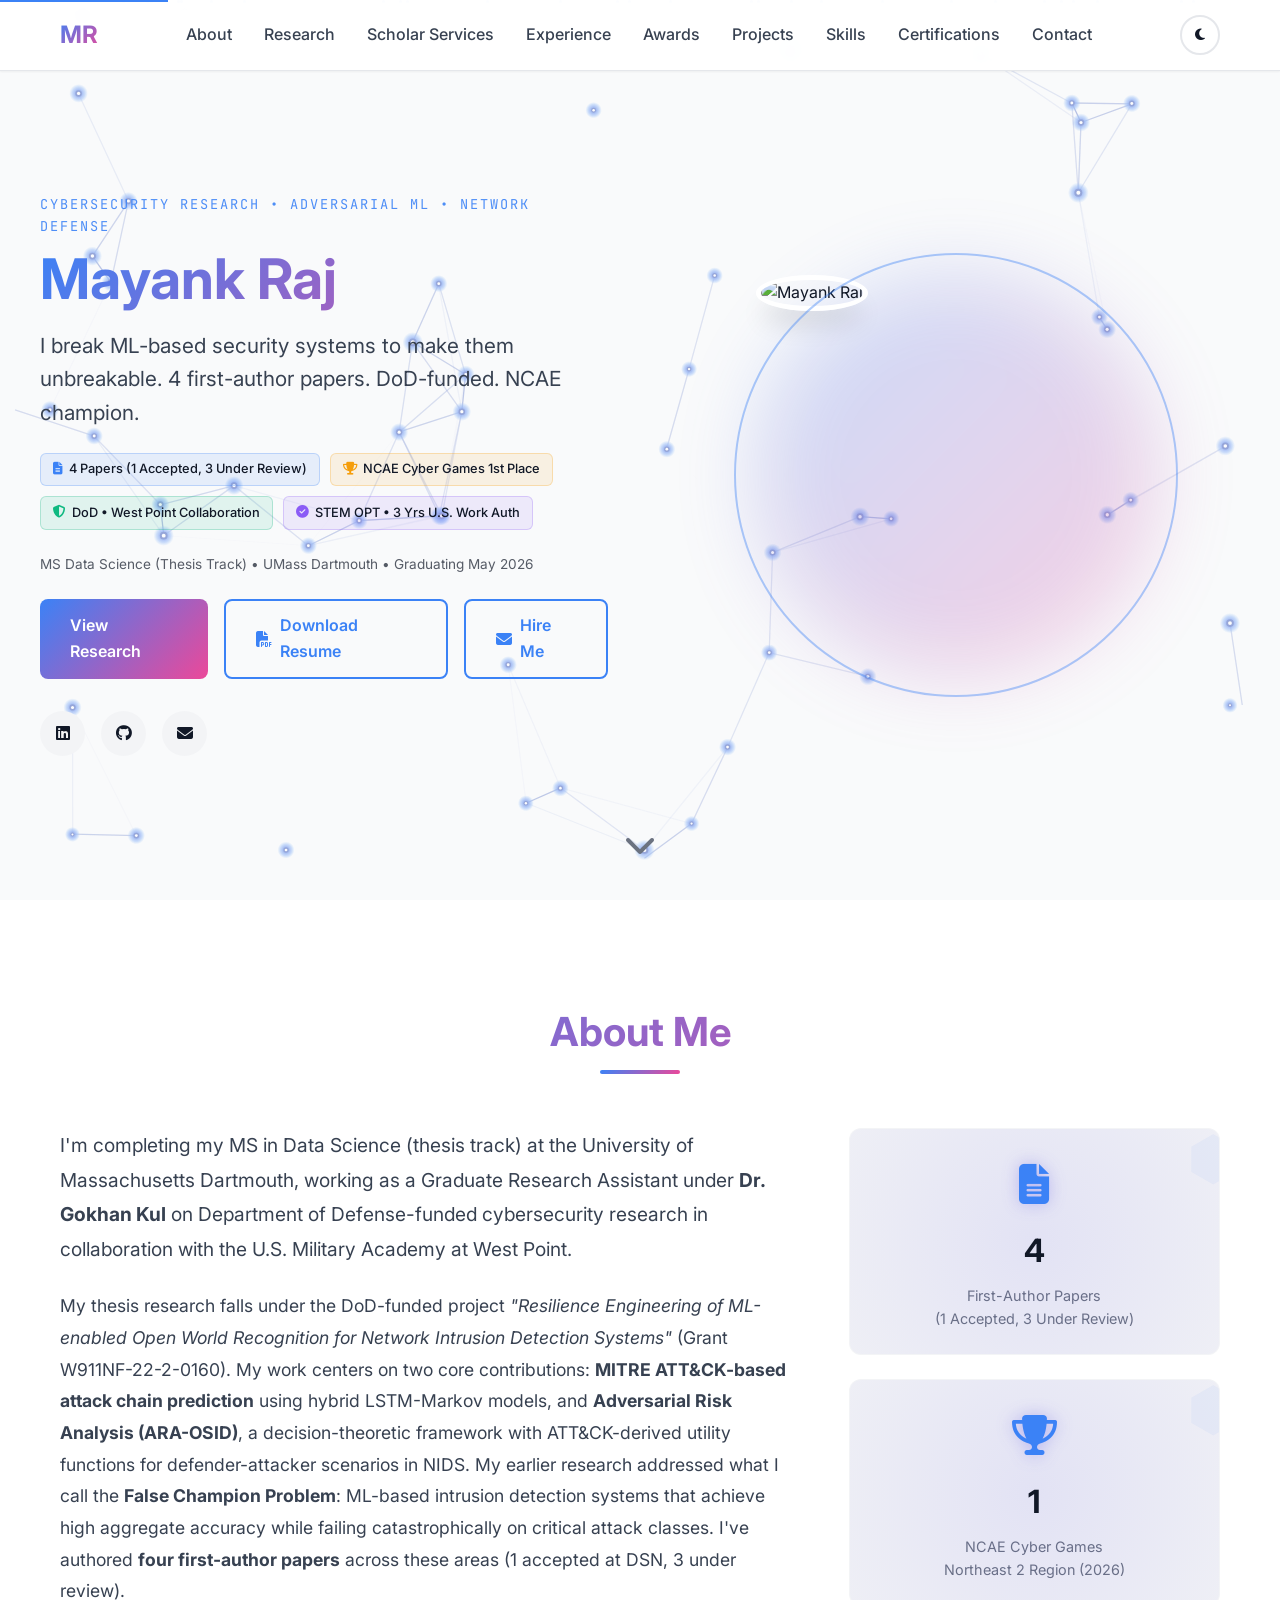
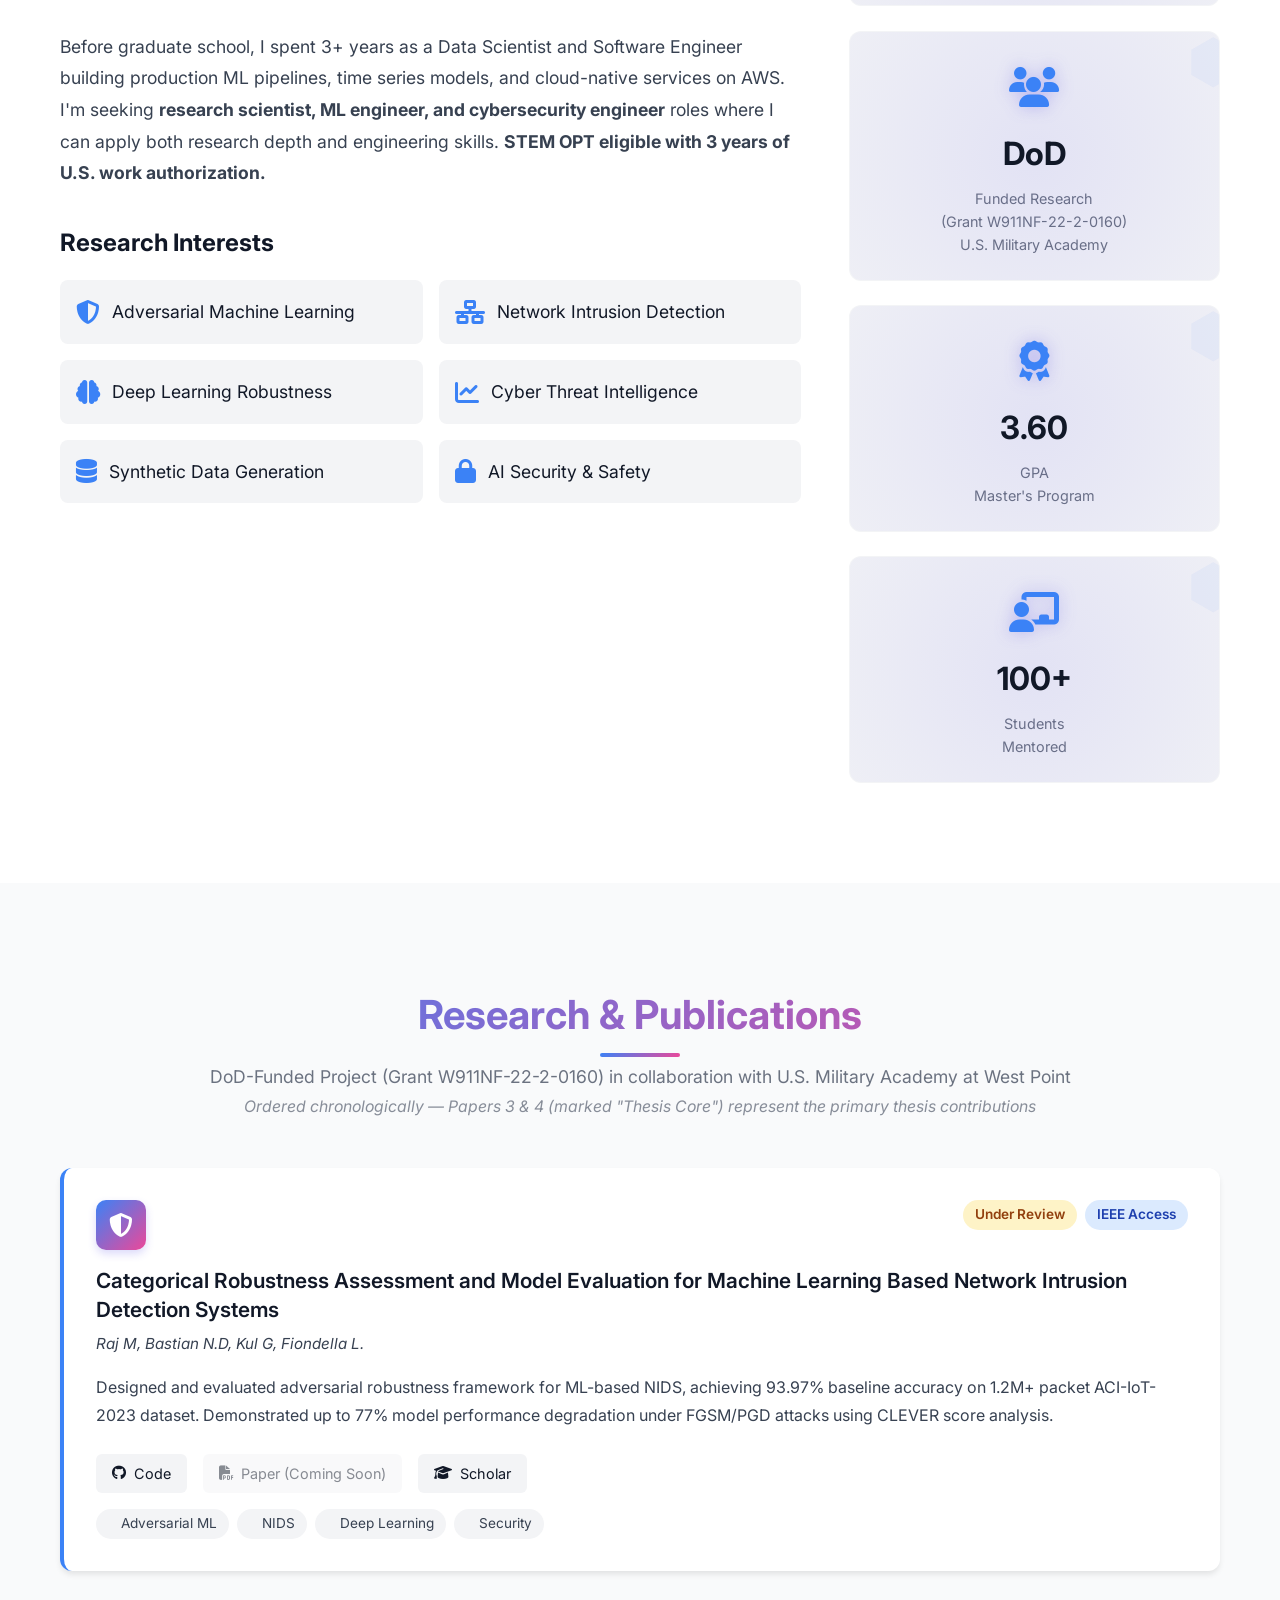
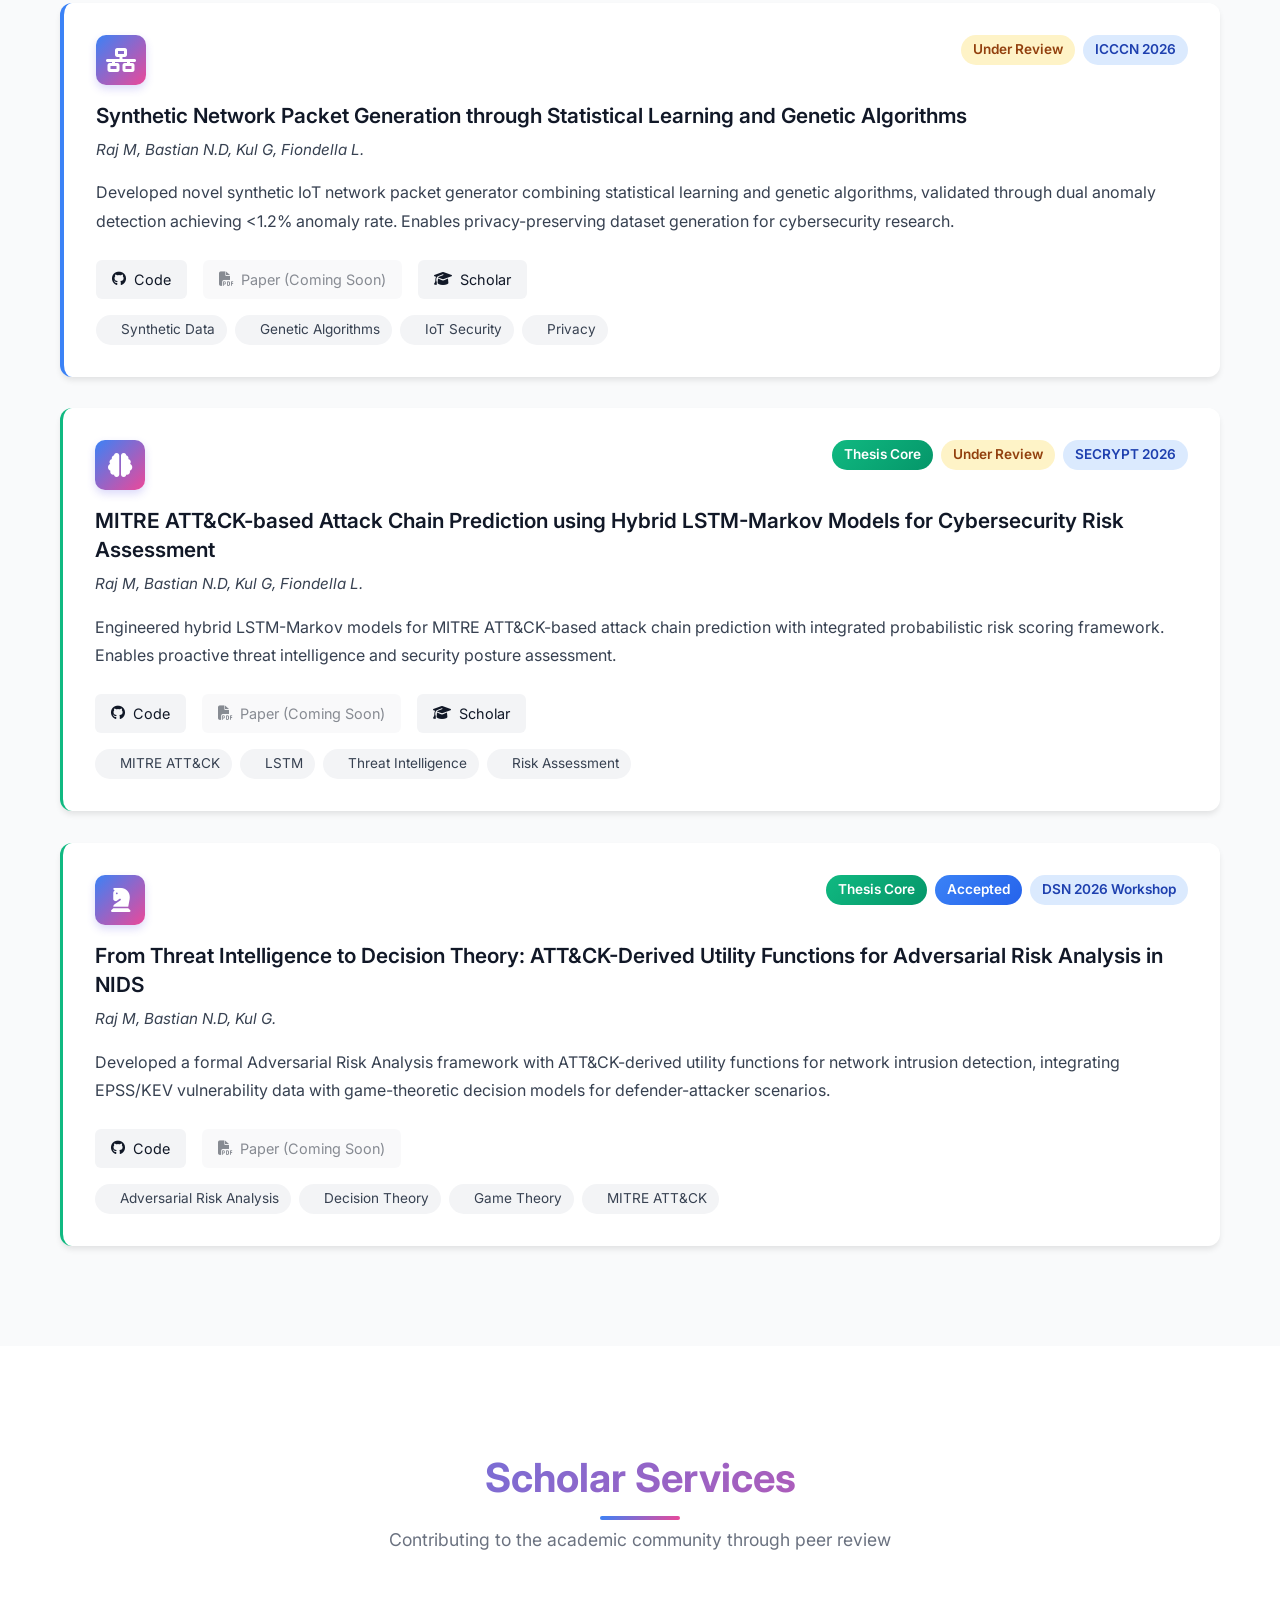
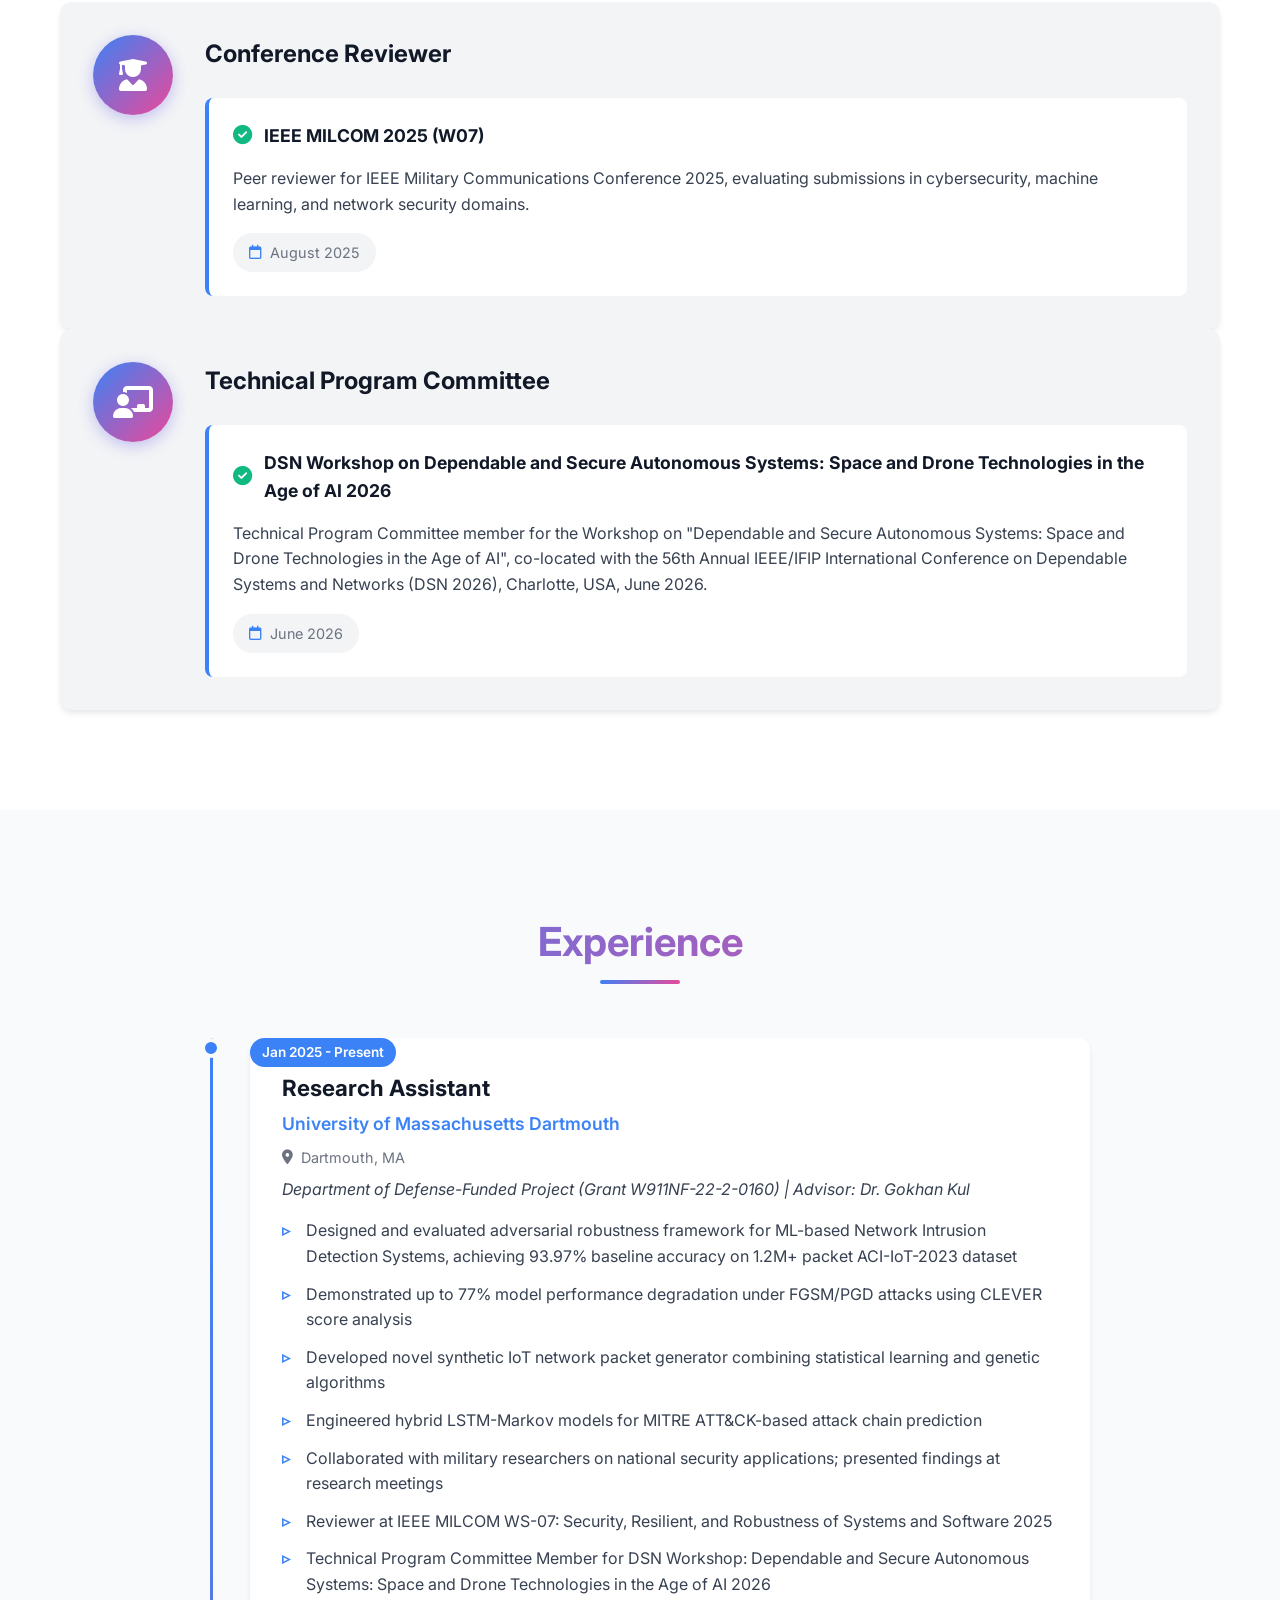
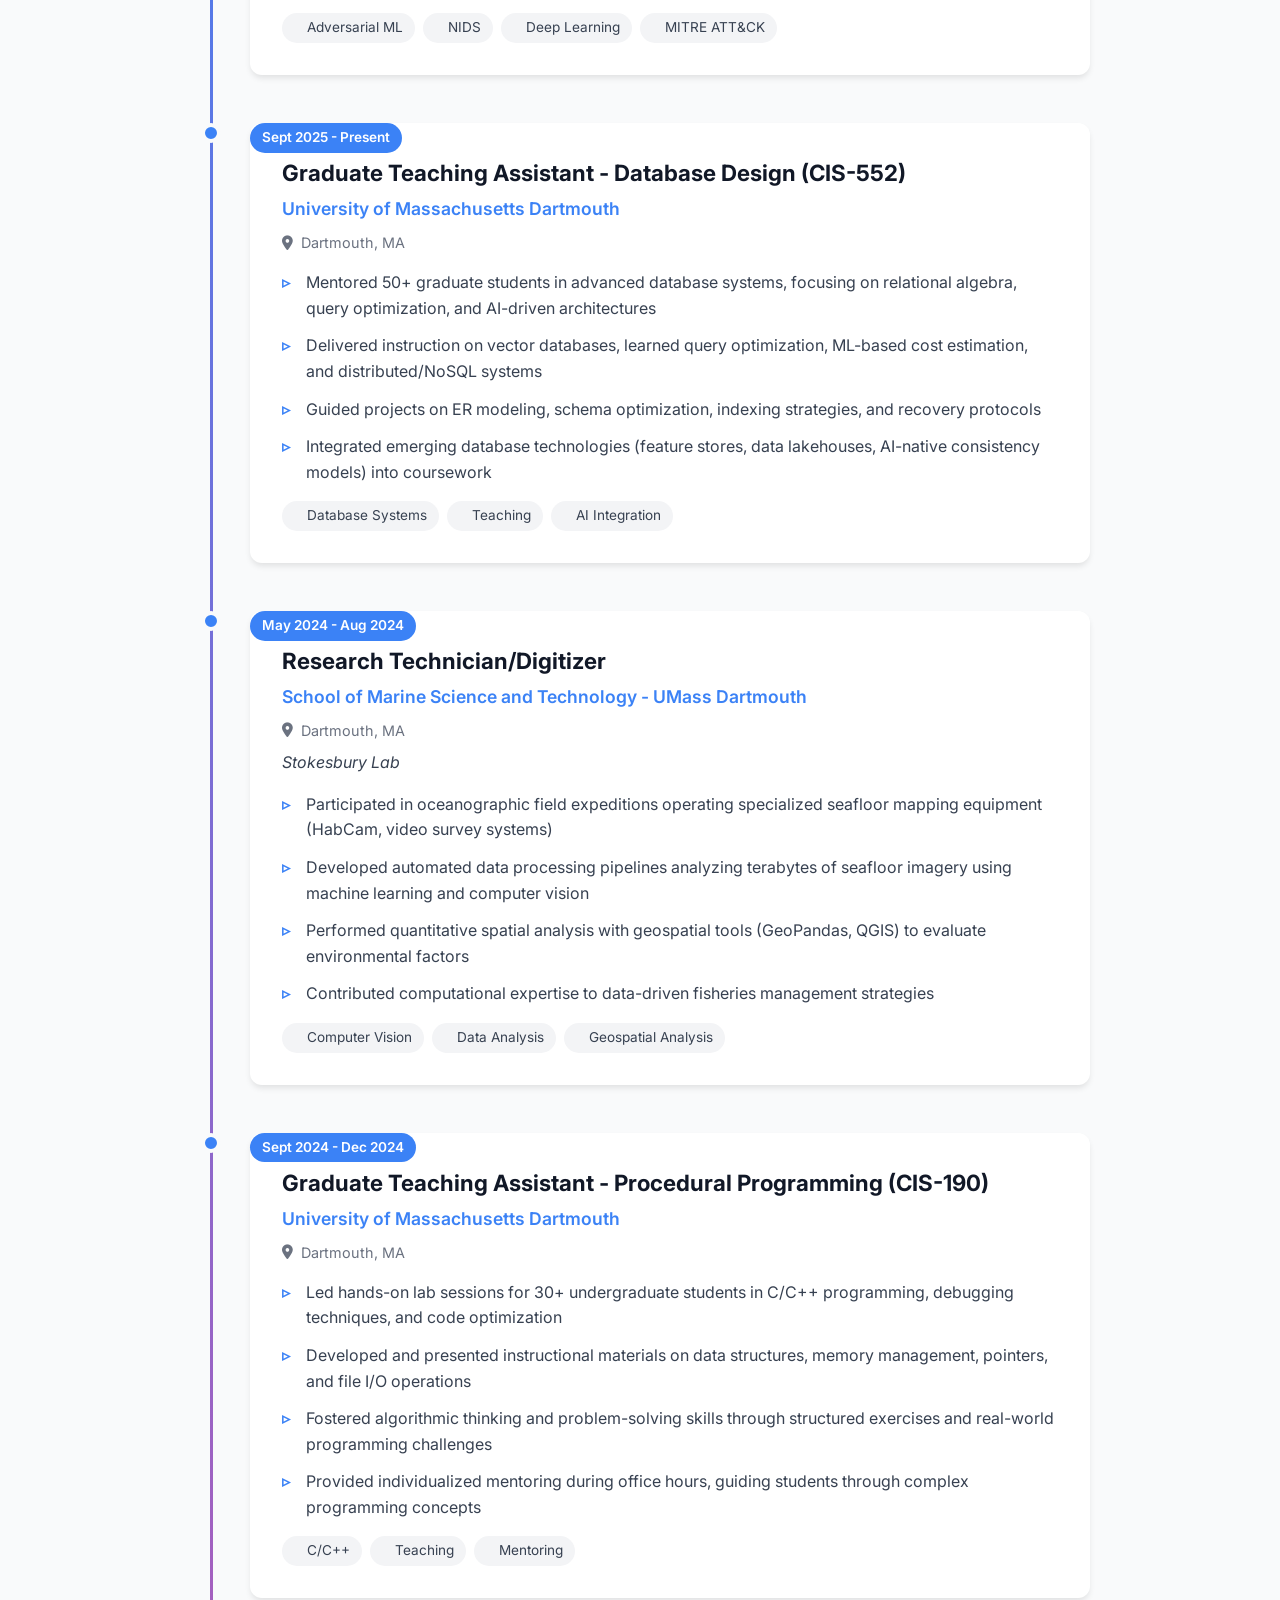
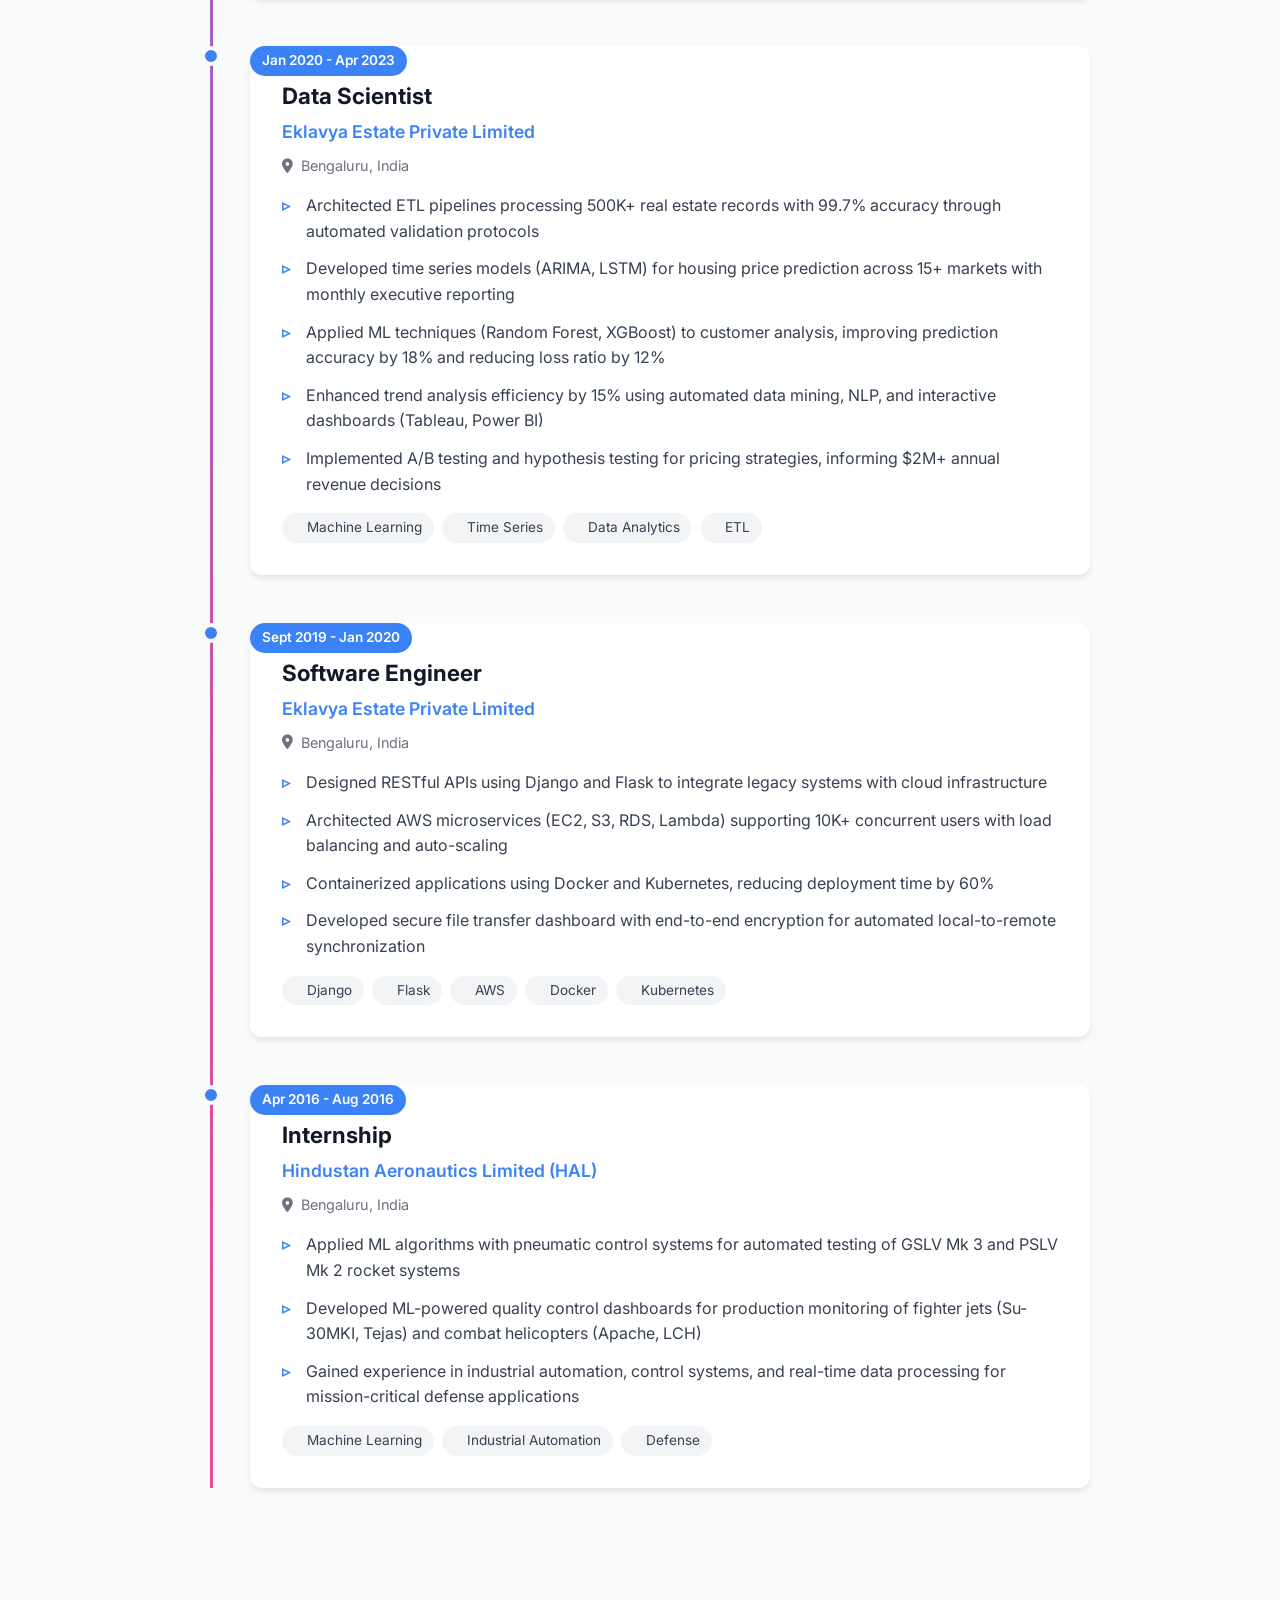
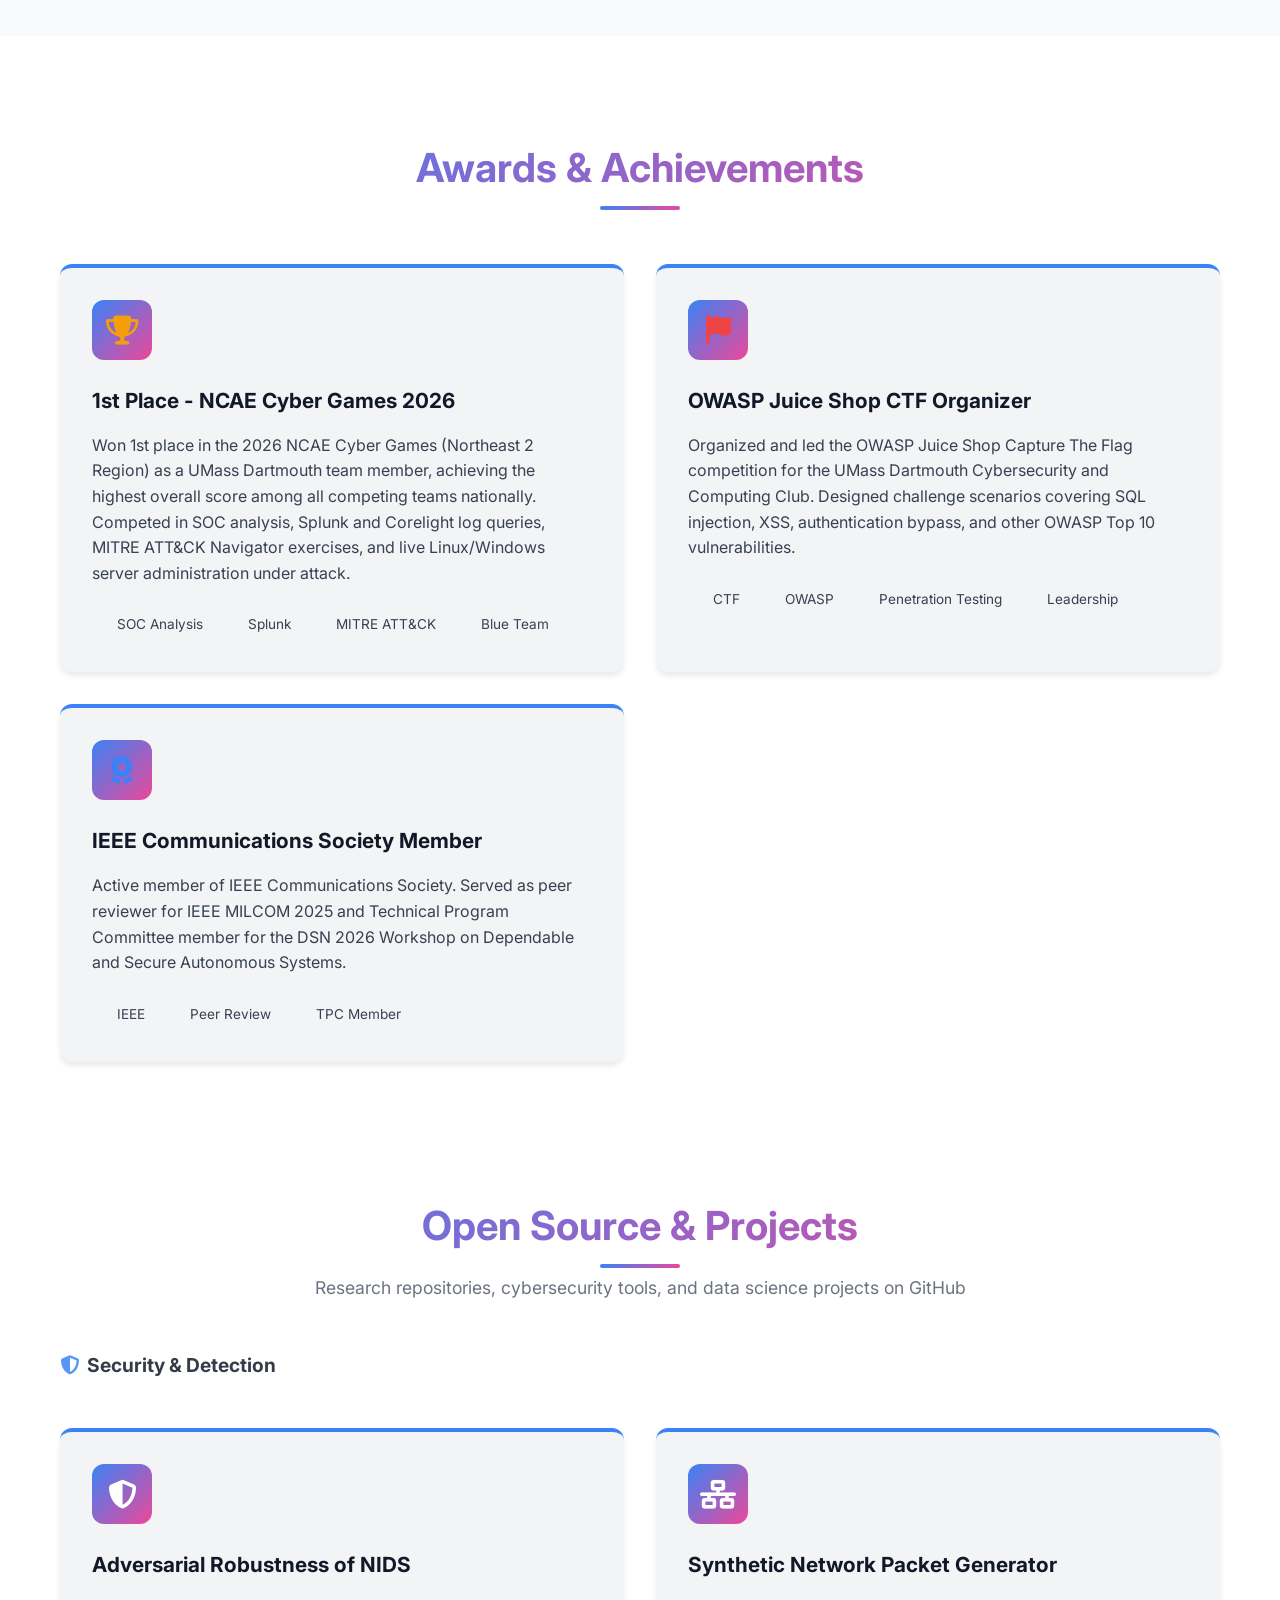
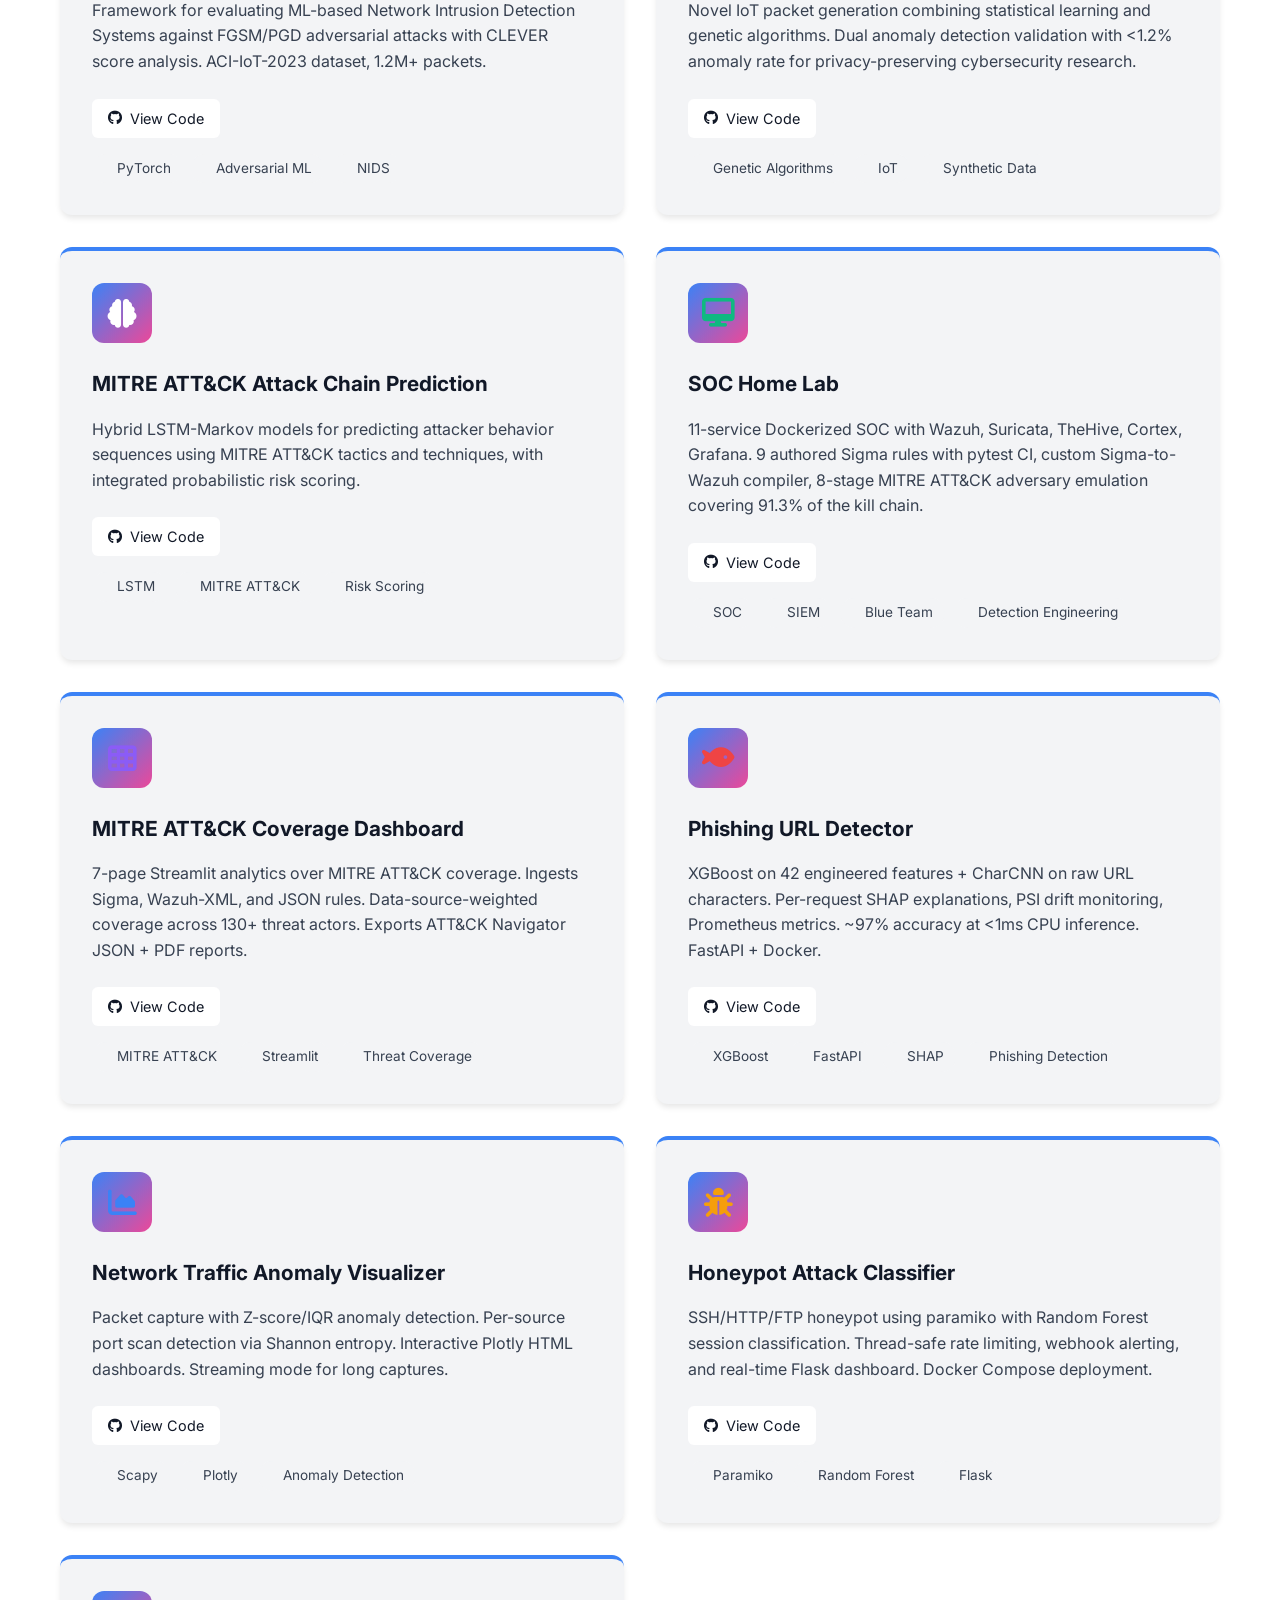
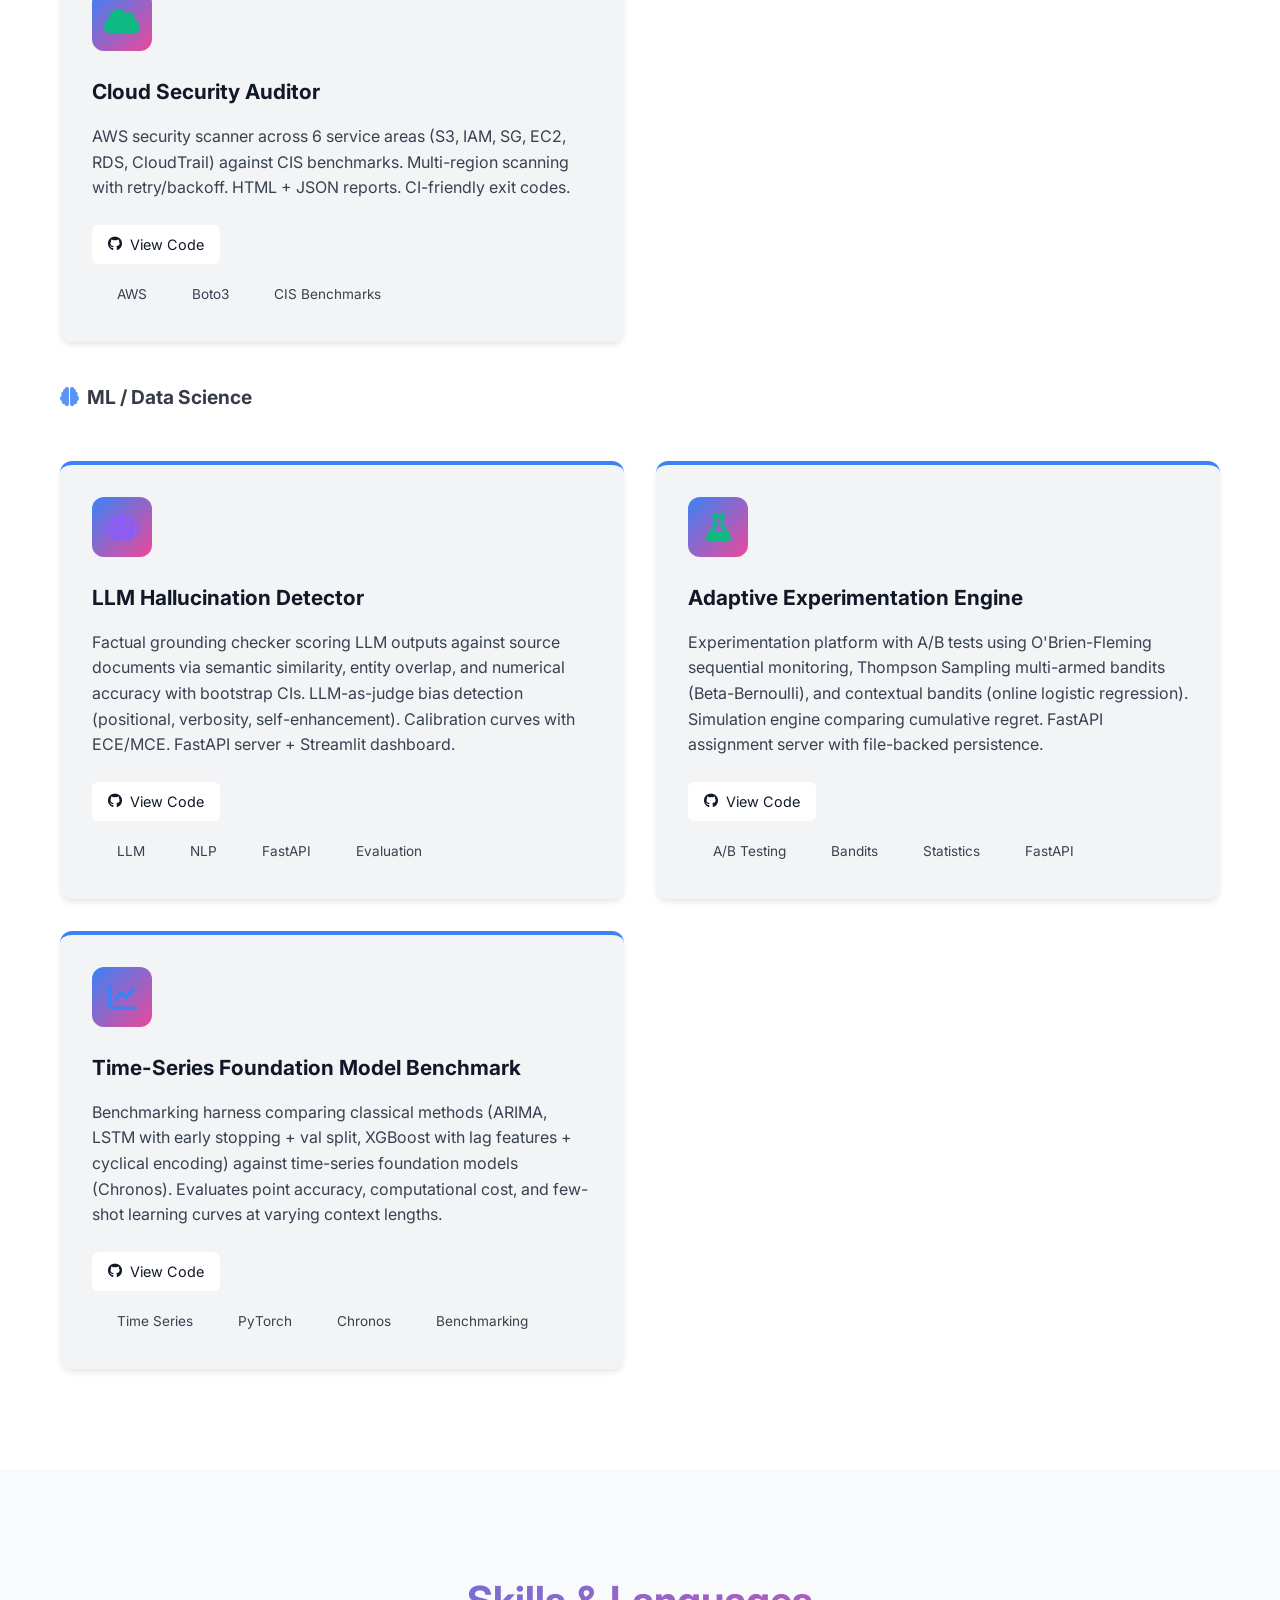
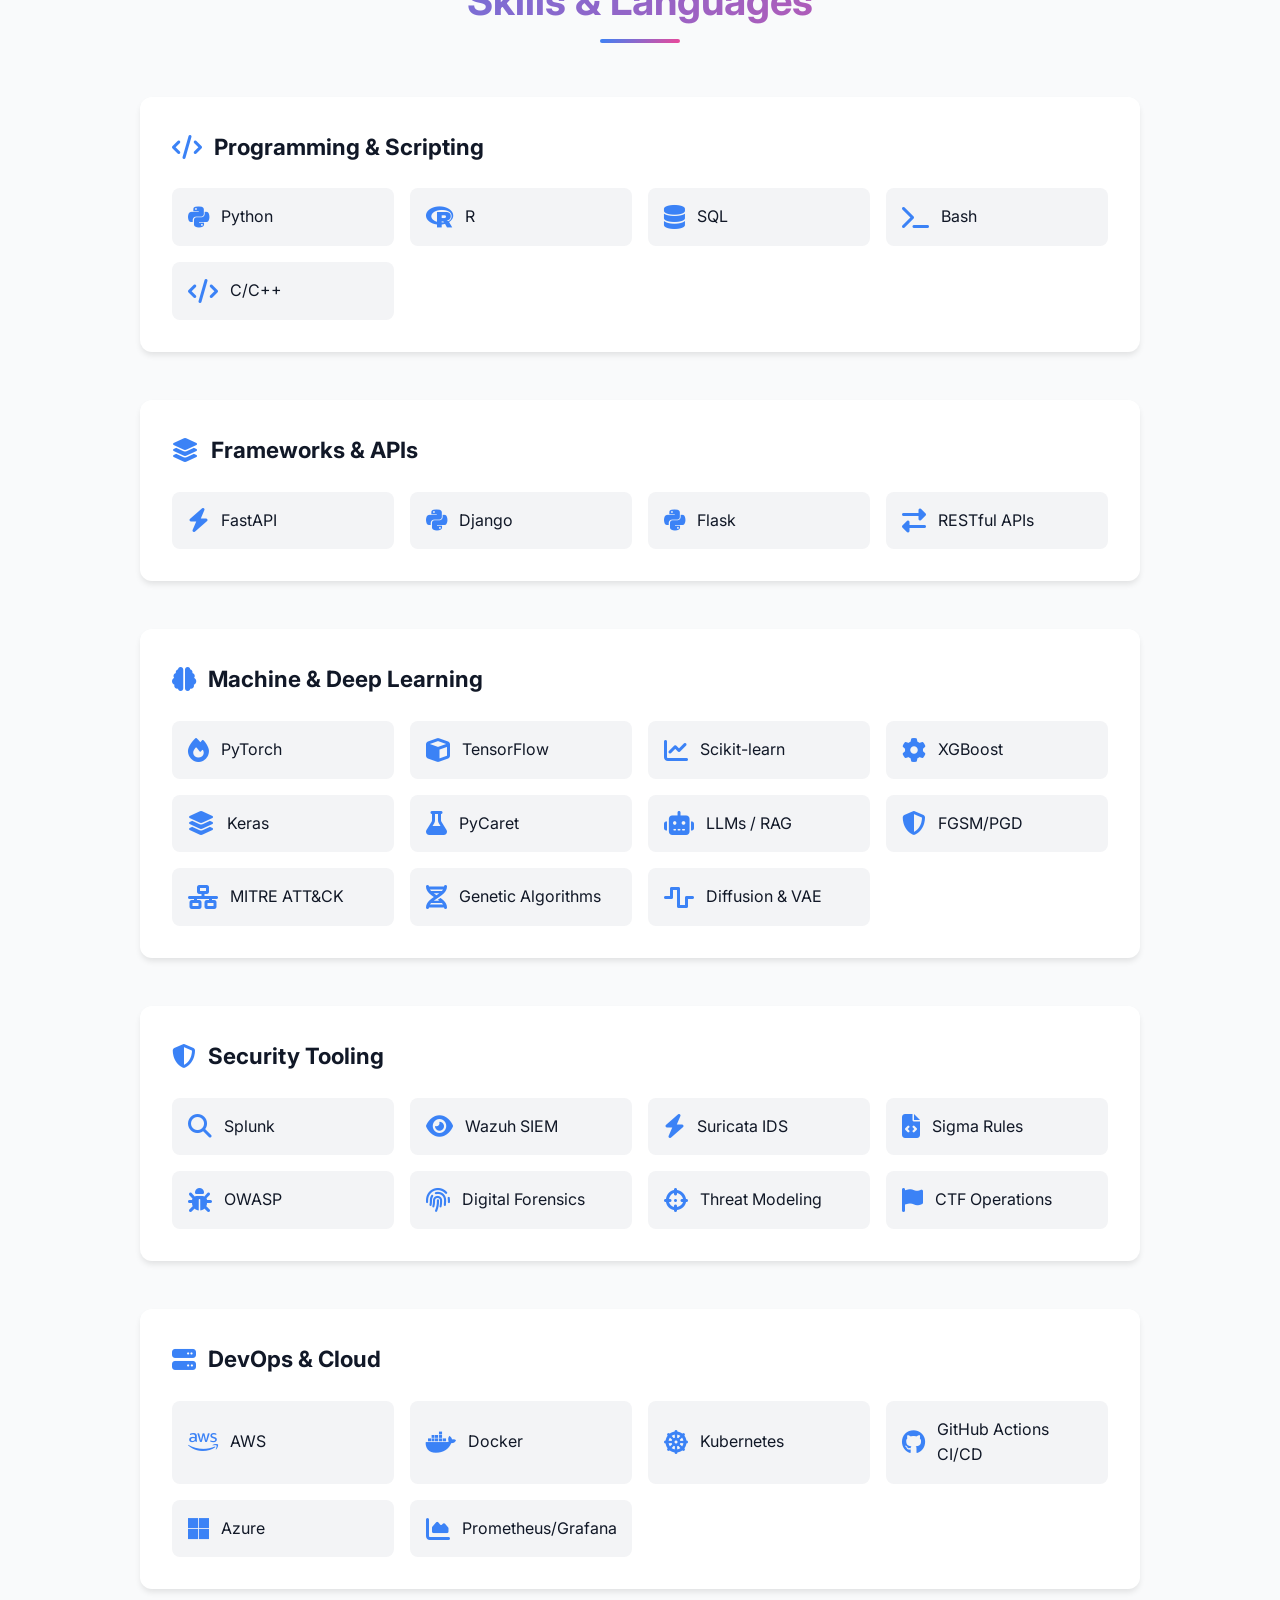
==== index.html @ 049b17a0 "Update index.html" ====
<!DOCTYPE html>
<html lang="en">
<head>
    <meta charset="UTF-8">
    <meta name="viewport" content="width=device-width, initial-scale=1.0">
    <meta name="description" content="Mayank Raj - Cybersecurity Researcher & ML Engineer | 4 First-Author Papers (1 Accepted) | DoD-Funded Research | NCAE Cyber Games Champion">
    <meta name="keywords" content="Mayank Raj, Cybersecurity, Machine Learning, NIDS, Adversarial ML, Research, STEM OPT, ML Engineer, Security Researcher">
    <meta name="author" content="Mayank Raj">
    
    <title>Mayank Raj | Cybersecurity Researcher</title>
    
    <!-- Google Fonts -->
    <link href="https://fonts.googleapis.com/css2?family=Inter:wght@300;400;500;600;700&family=JetBrains+Mono:wght@400;500&display=swap" rel="stylesheet">
    
    <!-- Font Awesome -->
    <link rel="stylesheet" href="https://cdnjs.cloudflare.com/ajax/libs/font-awesome/6.4.0/css/all.min.css">
    
    <!-- AOS Animation Library -->
    <link href="https://unpkg.com/aos@2.3.1/dist/aos.css" rel="stylesheet">
    
    <link rel="stylesheet" href="assets/css/style.css">
</head>
<body class="light-mode">
    <!-- Animated Network Background Canvas -->
    <canvas id="networkCanvas" class="network-canvas"></canvas>
    
    <!-- Particle System -->
    <div class="particles-container" id="particles"></div>
    
    <!-- Cybersecurity Background Animation -->
    <div class="cyber-background"></div>

    <!-- Navigation -->
    <nav class="navbar" id="navbar">
        <div class="nav-container">
            <a href="#home" class="nav-logo">MR</a>
            <ul class="nav-menu" id="nav-menu">
                <li><a href="#about" class="nav-link">About</a></li>
                <li><a href="#research" class="nav-link">Research</a></li>
                <li><a href="#scholar-services" class="nav-link">Scholar Services</a></li>
                <li><a href="#experience" class="nav-link">Experience</a></li>
                <li><a href="#awards" class="nav-link">Awards</a></li>
                <li><a href="#projects" class="nav-link">Projects</a></li>
                <li><a href="#skills" class="nav-link">Skills</a></li>
                <li><a href="#certifications" class="nav-link">Certifications</a></li>
                <li><a href="#contact" class="nav-link">Contact</a></li>
            </ul>
            <div class="nav-actions">
                <button id="theme-toggle" class="theme-toggle" aria-label="Toggle theme">
                    <i class="fas fa-moon"></i>
                    <i class="fas fa-sun"></i>
                </button>
                <div class="hamburger" id="hamburger">
                    <span></span>
                    <span></span>
                    <span></span>
                </div>
            </div>
        </div>
    </nav>

    <!-- Hero Section -->
    <section id="home" class="hero">
        <div class="hero-container">
            <div class="hero-content" data-aos="fade-up">
                <p class="hero-eyebrow" style="font-family: 'JetBrains Mono', monospace; font-size: 0.85rem; letter-spacing: 2px; text-transform: uppercase; color: var(--primary-color); margin-bottom: 0.5rem; opacity: 0.9;">Cybersecurity Research &bull; Adversarial ML &bull; Network Defense</p>
                <h1 class="hero-title">
                    <span class="gradient-text">Mayank Raj</span>
                </h1>
                <p class="hero-subtitle" style="font-size: 1.3rem; max-width: 600px; line-height: 1.6;">
                    I break ML-based security systems to make them unbreakable. 
                    4 first-author papers. DoD-funded. NCAE champion.
                </p>

                <!-- Proof points as visual badges -->
                <div style="display: flex; flex-wrap: wrap; gap: 0.6rem; margin: 1.5rem 0;">
                    <span style="display: inline-flex; align-items: center; gap: 0.4rem; background: rgba(59,130,246,0.1); border: 1px solid rgba(59,130,246,0.25); padding: 0.35rem 0.75rem; border-radius: 6px; font-size: 0.8rem; font-weight: 500;">
                        <i class="fas fa-file-alt" style="color: var(--primary-color);"></i> 4 Papers (1 Accepted, 3 Under Review)
                    </span>
                    <span style="display: inline-flex; align-items: center; gap: 0.4rem; background: rgba(245,158,11,0.1); border: 1px solid rgba(245,158,11,0.25); padding: 0.35rem 0.75rem; border-radius: 6px; font-size: 0.8rem; font-weight: 500;">
                        <i class="fas fa-trophy" style="color: #f59e0b;"></i> NCAE Cyber Games 1st Place
                    </span>
                    <span style="display: inline-flex; align-items: center; gap: 0.4rem; background: rgba(16,185,129,0.1); border: 1px solid rgba(16,185,129,0.25); padding: 0.35rem 0.75rem; border-radius: 6px; font-size: 0.8rem; font-weight: 500;">
                        <i class="fas fa-shield-alt" style="color: #10b981;"></i> DoD &bull; West Point Collaboration
                    </span>
                    <span style="display: inline-flex; align-items: center; gap: 0.4rem; background: rgba(139,92,246,0.1); border: 1px solid rgba(139,92,246,0.25); padding: 0.35rem 0.75rem; border-radius: 6px; font-size: 0.8rem; font-weight: 500;">
                        <i class="fas fa-check-circle" style="color: #8b5cf6;"></i> STEM OPT &bull; 3 Yrs U.S. Work Auth
                    </span>
                </div>

                <p style="font-size: 0.85rem; opacity: 0.7; margin-bottom: 1.5rem;">
                    MS Data Science (Thesis Track) &bull; UMass Dartmouth &bull; Graduating May 2026
                </p>

                <div class="hero-buttons">
                    <a href="#research" class="btn btn-primary">View Research</a>
                    <a href="assets/cv.pdf" target="_blank" class="btn btn-secondary">
                        <i class="fas fa-file-pdf"></i> Download Resume
                    </a>
                    <a href="mailto:raj02mayank@gmail.com" class="btn btn-secondary">
                        <i class="fas fa-envelope"></i> Hire Me
                    </a>
                </div>
                <div class="social-links">
                    <a href="https://www.linkedin.com/in/mayank02raj" target="_blank" aria-label="LinkedIn">
                        <i class="fab fa-linkedin"></i>
                    </a>
                    <a href="https://github.com/mayank02raj" target="_blank" aria-label="GitHub">
                        <i class="fab fa-github"></i>
                    </a>
                    <a href="mailto:raj02mayank@gmail.com" aria-label="Email">
                        <i class="fas fa-envelope"></i>
                    </a>
                </div>
            </div>
            <div class="hero-image" data-aos="fade-left" data-aos-delay="200">
                <div class="image-container">
                    <div class="glow-effect"></div>
                    <img src="assets/img/profile.jpg" alt="Mayank Raj" class="profile-img">
                </div>
            </div>
        </div>
        <div class="scroll-indicator">
            <a href="#about">
                <i class="fas fa-chevron-down"></i>
            </a>
        </div>
    </section>

    <!-- About Section -->
    <section id="about" class="about">
        <div class="container">
            <h2 class="section-title" data-aos="fade-up">About Me</h2>
            <div class="about-content">
                <div class="about-text" data-aos="fade-right">
                    <p class="lead">
                        I'm completing my MS in Data Science (thesis track) at the University of Massachusetts Dartmouth, 
                        working as a Graduate Research Assistant under 
                        <strong>Dr. Gokhan Kul</strong> on Department of Defense-funded cybersecurity research 
                        in collaboration with the U.S. Military Academy at West Point.
                    </p>
                    <p>
                        My thesis research falls under the DoD-funded project 
                        <em>"Resilience Engineering of ML-enabled Open World Recognition for Network Intrusion Detection Systems"</em> 
                        (Grant W911NF-22-2-0160). My work centers on two core contributions: 
                        <strong>MITRE ATT&CK-based attack chain prediction</strong> using hybrid LSTM-Markov models, and 
                        <strong>Adversarial Risk Analysis (ARA-OSID)</strong>, a decision-theoretic framework with ATT&CK-derived 
                        utility functions for defender-attacker scenarios in NIDS. My earlier research addressed what I call the 
                        <strong>False Champion Problem</strong>: ML-based intrusion detection systems that achieve high aggregate accuracy 
                        while failing catastrophically on critical attack classes. I've authored <strong>four first-author papers</strong> across these areas (1 accepted at DSN, 3 under review).
                    </p>
                    <p>
                        Before graduate school, I spent 3+ years as a Data Scientist and Software Engineer building 
                        production ML pipelines, time series models, and cloud-native services on AWS. I'm seeking 
                        <strong>research scientist, ML engineer, and cybersecurity engineer</strong> roles where I can 
                        apply both research depth and engineering skills. <strong>STEM OPT eligible with 3 years of U.S. work authorization.</strong>
                    </p>
                    
                    <div class="research-interests">
                        <h3>Research Interests</h3>
                        <div class="interests-grid">
                            <div class="interest-item">
                                <i class="fas fa-shield-alt"></i>
                                <span>Adversarial Machine Learning</span>
                            </div>
                            <div class="interest-item">
                                <i class="fas fa-network-wired"></i>
                                <span>Network Intrusion Detection</span>
                            </div>
                            <div class="interest-item">
                                <i class="fas fa-brain"></i>
                                <span>Deep Learning Robustness</span>
                            </div>
                            <div class="interest-item">
                                <i class="fas fa-chart-line"></i>
                                <span>Cyber Threat Intelligence</span>
                            </div>
                            <div class="interest-item">
                                <i class="fas fa-database"></i>
                                <span>Synthetic Data Generation</span>
                            </div>
                            <div class="interest-item">
                                <i class="fas fa-lock"></i>
                                <span>AI Security & Safety</span>
                            </div>
                        </div>
                    </div>
                </div>
                
                <div class="about-stats" data-aos="fade-left">
                    <div class="stat-card">
                        <div class="stat-icon"><i class="fas fa-file-alt"></i></div>
                        <div class="stat-number">4</div>
                        <div class="stat-label">First-Author Papers<br>(1 Accepted, 3 Under Review)</div>
                    </div>
                    <div class="stat-card">
                        <div class="stat-icon"><i class="fas fa-trophy"></i></div>
                        <div class="stat-number">1st</div>
                        <div class="stat-label">NCAE Cyber Games<br>Northeast 2 Region (2026)</div>
                    </div>
                    <div class="stat-card">
                        <div class="stat-icon"><i class="fas fa-users"></i></div>
                        <div class="stat-number">DoD</div>
                        <div class="stat-label">Funded Research<br>(Grant W911NF-22-2-0160)<br>U.S. Military Academy</div>
                    </div>
                    <div class="stat-card">
                        <div class="stat-icon"><i class="fas fa-award"></i></div>
                        <div class="stat-number">3.60</div>
                        <div class="stat-label">GPA<br>Master's Program</div>
                    </div>
                    <div class="stat-card">
                        <div class="stat-icon"><i class="fas fa-chalkboard-teacher"></i></div>
                        <div class="stat-number">100+</div>
                        <div class="stat-label">Students<br>Mentored</div>
                    </div>
                </div>
            </div>
        </div>
    </section>

    <!-- Research & Publications Section -->
    <section id="research" class="research-publications">
        <div class="container">
            <h2 class="section-title" data-aos="fade-up">Research & Publications</h2>
            <p class="section-subtitle" data-aos="fade-up">
                DoD-Funded Project (Grant W911NF-22-2-0160) in collaboration with U.S. Military Academy at West Point<br>
                <em style="font-size: 0.9em; opacity: 0.8;">Ordered chronologically &mdash; Papers 3 &amp; 4 (marked "Thesis Core") represent the primary thesis contributions</em>
            </p>

            <div class="publications-grid">
                <!-- Publication 1 -->
                <div class="publication-card" data-aos="fade-up">
                    <div class="pub-header">
                        <div class="pub-icon">
                            <i class="fas fa-shield-alt"></i>
                        </div>
                        <div class="pub-meta">
                            <span class="pub-status">Under Review</span>
                            <span class="pub-venue">IEEE Access</span>
                        </div>
                    </div>
                    <h3 class="pub-title">Categorical Robustness Assessment and Model Evaluation for Machine Learning Based Network Intrusion Detection Systems</h3>
                    <p class="pub-authors">Raj M, Bastian N.D, Kul G, Fiondella L.</p>
                    <p class="pub-description">
                        Designed and evaluated adversarial robustness framework for ML-based NIDS, achieving 93.97% baseline accuracy on 1.2M+ packet ACI-IoT-2023 dataset. Demonstrated up to 77% model performance degradation under FGSM/PGD attacks using CLEVER score analysis.
                    </p>
                    <div class="pub-links">
                        <a href="https://github.com/mayank02raj/Robustness-of-NIDS" target="_blank" class="pub-link">
                            <i class="fab fa-github"></i> Code
                        </a>
                        <a href="#" class="pub-link disabled" title="Paper link will be available upon publication">
                            <i class="fas fa-file-pdf"></i> Paper (Coming Soon)
                        </a>
                        <a href="https://scholar.google.com" target="_blank" class="pub-link">
                            <i class="fas fa-graduation-cap"></i> Scholar
                        </a>
                    </div>
                    <div class="pub-tags">
                        <span class="tag">Adversarial ML</span>
                        <span class="tag">NIDS</span>
                        <span class="tag">Deep Learning</span>
                        <span class="tag">Security</span>
                    </div>
                </div>

                <!-- Publication 2 -->
                <div class="publication-card" data-aos="fade-up" data-aos-delay="100">
                    <div class="pub-header">
                        <div class="pub-icon">
                            <i class="fas fa-network-wired"></i>
                        </div>
                        <div class="pub-meta">
                            <span class="pub-status">Under Review</span>
                            <span class="pub-venue">ICCCN 2026</span>
                        </div>
                    </div>
                    <h3 class="pub-title">Synthetic Network Packet Generation through Statistical Learning and Genetic Algorithms</h3>
                    <p class="pub-authors">Raj M, Bastian N.D, Kul G, Fiondella L.</p>
                    <p class="pub-description">
                        Developed novel synthetic IoT network packet generator combining statistical learning and genetic algorithms, validated through dual anomaly detection achieving <1.2% anomaly rate. Enables privacy-preserving dataset generation for cybersecurity research.
                    </p>
                    <div class="pub-links">
                        <a href="https://github.com/mayank02raj/Synthetic-Network-Packet-Generation" target="_blank" class="pub-link">
                            <i class="fab fa-github"></i> Code
                        </a>
                        <a href="#" class="pub-link disabled" title="Paper link will be available upon publication">
                            <i class="fas fa-file-pdf"></i> Paper (Coming Soon)
                        </a>
                        <a href="https://scholar.google.com" target="_blank" class="pub-link">
                            <i class="fas fa-graduation-cap"></i> Scholar
                        </a>
                    </div>
                    <div class="pub-tags">
                        <span class="tag">Synthetic Data</span>
                        <span class="tag">Genetic Algorithms</span>
                        <span class="tag">IoT Security</span>
                        <span class="tag">Privacy</span>
                    </div>
                </div>

                <!-- Publication 3 - Thesis Core -->
                <div class="publication-card" data-aos="fade-up" data-aos-delay="200" style="border-left: 3px solid #10b981;">
                    <div class="pub-header">
                        <div class="pub-icon">
                            <i class="fas fa-brain"></i>
                        </div>
                        <div class="pub-meta">
                            <span class="pub-status" style="background: linear-gradient(135deg, #10b981, #059669); color: white;">Thesis Core</span>
                            <span class="pub-status">Under Review</span>
                            <span class="pub-venue">SECRYPT 2026</span>
                        </div>
                    </div>
                    <h3 class="pub-title">MITRE ATT&CK-based Attack Chain Prediction using Hybrid LSTM-Markov Models for Cybersecurity Risk Assessment</h3>
                    <p class="pub-authors">Raj M, Bastian N.D, Kul G, Fiondella L.</p>
                    <p class="pub-description">
                        Engineered hybrid LSTM-Markov models for MITRE ATT&CK-based attack chain prediction with integrated probabilistic risk scoring framework. Enables proactive threat intelligence and security posture assessment.
                    </p>
                    <div class="pub-links">
                        <a href="https://github.com/mayank02raj/MITRE-ATTACK-based-Attack-Chain-Prediction" target="_blank" class="pub-link">
                            <i class="fab fa-github"></i> Code
                        </a>
                        <a href="#" class="pub-link disabled" title="Paper link will be available upon publication">
                            <i class="fas fa-file-pdf"></i> Paper (Coming Soon)
                        </a>
                        <a href="https://scholar.google.com" target="_blank" class="pub-link">
                            <i class="fas fa-graduation-cap"></i> Scholar
                        </a>
                    </div>
                    <div class="pub-tags">
                        <span class="tag">MITRE ATT&CK</span>
                        <span class="tag">LSTM</span>
                        <span class="tag">Threat Intelligence</span>
                        <span class="tag">Risk Assessment</span>
                    </div>
                </div>

                <!-- Publication 4 - Thesis Core - ACCEPTED -->
                <div class="publication-card" data-aos="fade-up" data-aos-delay="300" style="border-left: 3px solid #10b981;">
                    <div class="pub-header">
                        <div class="pub-icon">
                            <i class="fas fa-chess-knight"></i>
                        </div>
                        <div class="pub-meta">
                            <span class="pub-status" style="background: linear-gradient(135deg, #10b981, #059669); color: white;">Thesis Core</span>
                            <span class="pub-status" style="background: linear-gradient(135deg, #3b82f6, #2563eb); color: white;">Accepted</span>
                            <span class="pub-venue">DSN 2026 Workshop</span>
                        </div>
                    </div>
                    <h3 class="pub-title">From Threat Intelligence to Decision Theory: ATT&CK-Derived Utility Functions for Adversarial Risk Analysis in NIDS</h3>
                    <p class="pub-authors">Raj M, Bastian N.D, Kul G.</p>
                    <p class="pub-description">
                        Developed a formal Adversarial Risk Analysis framework with ATT&CK-derived utility functions 
                        for network intrusion detection, integrating EPSS/KEV vulnerability data with game-theoretic 
                        decision models for defender-attacker scenarios.
                    </p>
                    <div class="pub-links">
                        <a href="https://github.com/mayank02raj" target="_blank" class="pub-link">
                            <i class="fab fa-github"></i> Code
                        </a>
                        <a href="#" class="pub-link disabled" title="Paper link will be available upon publication">
                            <i class="fas fa-file-pdf"></i> Paper (Coming Soon)
                        </a>
                    </div>
                    <div class="pub-tags">
                        <span class="tag">Adversarial Risk Analysis</span>
                        <span class="tag">Decision Theory</span>
                        <span class="tag">Game Theory</span>
                        <span class="tag">MITRE ATT&CK</span>
                    </div>
                </div>
            </div>


        </div>
    </section>

    <!-- Scholar Services Section -->
    <section id="scholar-services" class="scholar-services-section">
        <div class="container">
            <h2 class="section-title" data-aos="fade-up">Scholar Services</h2>
            <p class="section-subtitle" data-aos="fade-up">Contributing to the academic community through peer review</p>
            
            <div class="scholar-services-content" data-aos="fade-up">
                <div class="service-card">
                    <div class="service-icon">
                        <i class="fas fa-user-graduate"></i>
                    </div>
                    <div class="service-details">
                        <h3>Conference Reviewer</h3>
                        <div class="service-item">
                            <div class="service-title">
                                <i class="fas fa-check-circle"></i>
                                <strong>IEEE MILCOM 2025 (W07)</strong>
                            </div>
                            <p class="service-description">
                                Peer reviewer for IEEE Military Communications Conference 2025, evaluating submissions in cybersecurity, machine learning, and network security domains.
                            </p>
                            <span class="service-date"><i class="far fa-calendar"></i> August 2025</span>
                        </div>
                    </div>
                </div>

                <div class="service-card">
                    <div class="service-icon">
                        <i class="fas fa-chalkboard-teacher"></i>
                    </div>
                    <div class="service-details">
                        <h3>Technical Program Committee</h3>
                        <div class="service-item">
                            <div class="service-title">
                                <i class="fas fa-check-circle"></i>
                                <strong>DSN Workshop on Dependable and Secure Autonomous Systems: Space and Drone Technologies in the Age of AI 2026 </strong>
                            </div>
                            <p class="service-description">
                                Technical Program Committee member for the Workshop on "Dependable and Secure Autonomous Systems: Space and Drone Technologies in the Age of AI", co-located with the 56th Annual IEEE/IFIP International Conference on Dependable Systems and Networks (DSN 2026), Charlotte, USA, June 2026.
                            </p>
                            <span class="service-date"><i class="far fa-calendar"></i> June 2026</span>
                        </div>
                    </div>
                </div>

            </div>
        </div>
    </section>

    <!-- Experience Section -->
    <section id="experience" class="experience">
        <div class="container">
            <h2 class="section-title" data-aos="fade-up">Experience</h2>
            
            <div class="timeline">
                <!-- Research Assistant -->
                <div class="timeline-item" data-aos="fade-right">
                    <div class="timeline-dot"></div>
                    <div class="timeline-date">Jan 2025 - Present</div>
                    <div class="timeline-content">
                        <div class="timeline-header">
                            <h3>Research Assistant</h3>
                            <h4>University of Massachusetts Dartmouth</h4>
                            <p class="timeline-location"><i class="fas fa-map-marker-alt"></i> Dartmouth, MA</p>
                        </div>
                        <p class="timeline-subtitle">Department of Defense-Funded Project (Grant W911NF-22-2-0160) | Advisor: Dr. Gokhan Kul</p>
                        <ul class="timeline-list">
                            <li>Designed and evaluated adversarial robustness framework for ML-based Network Intrusion Detection Systems, achieving 93.97% baseline accuracy on 1.2M+ packet ACI-IoT-2023 dataset</li>
                            <li>Demonstrated up to 77% model performance degradation under FGSM/PGD attacks using CLEVER score analysis</li>
                            <li>Developed novel synthetic IoT network packet generator combining statistical learning and genetic algorithms</li>
                            <li>Engineered hybrid LSTM-Markov models for MITRE ATT&CK-based attack chain prediction</li>
                            <li>Collaborated with military researchers on national security applications; presented findings at research meetings</li>
                            <li>Reviewer at IEEE MILCOM WS-07: Security, Resilient, and Robustness of Systems and Software 2025</li>
                            <li>Technical Program Committee Member for DSN Workshop: Dependable and Secure Autonomous Systems: Space and Drone Technologies in the Age of AI 2026</li>
                        </ul>
                        <div class="timeline-tags">
                            <span class="tag">Adversarial ML</span>
                            <span class="tag">NIDS</span>
                            <span class="tag">Deep Learning</span>
                            <span class="tag">MITRE ATT&CK</span>
                        </div>
                    </div>
                </div>

                <!-- Graduate TA - Database Design -->
                <div class="timeline-item" data-aos="fade-right">
                    <div class="timeline-dot"></div>
                    <div class="timeline-date">Sept 2025 - Present</div>
                    <div class="timeline-content">
                        <div class="timeline-header">
                            <h3>Graduate Teaching Assistant - Database Design (CIS-552)</h3>
                            <h4>University of Massachusetts Dartmouth</h4>
                            <p class="timeline-location"><i class="fas fa-map-marker-alt"></i> Dartmouth, MA</p>
                        </div>
                        <ul class="timeline-list">
                            <li>Mentored 50+ graduate students in advanced database systems, focusing on relational algebra, query optimization, and AI-driven architectures</li>
                            <li>Delivered instruction on vector databases, learned query optimization, ML-based cost estimation, and distributed/NoSQL systems</li>
                            <li>Guided projects on ER modeling, schema optimization, indexing strategies, and recovery protocols</li>
                            <li>Integrated emerging database technologies (feature stores, data lakehouses, AI-native consistency models) into coursework</li>
                        </ul>
                        <div class="timeline-tags">
                            <span class="tag">Database Systems</span>
                            <span class="tag">Teaching</span>
                            <span class="tag">AI Integration</span>
                        </div>
                    </div>
                </div>

                <!-- Research Technician -->
                <div class="timeline-item" data-aos="fade-right">
                    <div class="timeline-dot"></div>
                    <div class="timeline-date">May 2024 - Aug 2024</div>
                    <div class="timeline-content">
                        <div class="timeline-header">
                            <h3>Research Technician/Digitizer</h3>
                            <h4>School of Marine Science and Technology - UMass Dartmouth</h4>
                            <p class="timeline-location"><i class="fas fa-map-marker-alt"></i> Dartmouth, MA</p>
                        </div>
                        <p class="timeline-subtitle">Stokesbury Lab</p>
                        <ul class="timeline-list">
                            <li>Participated in oceanographic field expeditions operating specialized seafloor mapping equipment (HabCam, video survey systems)</li>
                            <li>Developed automated data processing pipelines analyzing terabytes of seafloor imagery using machine learning and computer vision</li>
                            <li>Performed quantitative spatial analysis with geospatial tools (GeoPandas, QGIS) to evaluate environmental factors</li>
                            <li>Contributed computational expertise to data-driven fisheries management strategies</li>
                        </ul>
                        <div class="timeline-tags">
                            <span class="tag">Computer Vision</span>
                            <span class="tag">Data Analysis</span>
                            <span class="tag">Geospatial Analysis</span>
                        </div>
                    </div>
                </div>

                <!-- Graduate TA - Programming -->
                <div class="timeline-item" data-aos="fade-right">
                    <div class="timeline-dot"></div>
                    <div class="timeline-date">Sept 2024 - Dec 2024</div>
                    <div class="timeline-content">
                        <div class="timeline-header">
                            <h3>Graduate Teaching Assistant - Procedural Programming (CIS-190)</h3>
                            <h4>University of Massachusetts Dartmouth</h4>
                            <p class="timeline-location"><i class="fas fa-map-marker-alt"></i> Dartmouth, MA</p>
                        </div>
                        <ul class="timeline-list">
                            <li>Led hands-on lab sessions for 30+ undergraduate students in C/C++ programming, debugging techniques, and code optimization</li>
                            <li>Developed and presented instructional materials on data structures, memory management, pointers, and file I/O operations</li>
                            <li>Fostered algorithmic thinking and problem-solving skills through structured exercises and real-world programming challenges</li>
                            <li>Provided individualized mentoring during office hours, guiding students through complex programming concepts</li>
                        </ul>
                        <div class="timeline-tags">
                            <span class="tag">C/C++</span>
                            <span class="tag">Teaching</span>
                            <span class="tag">Mentoring</span>
                        </div>
                    </div>
                </div>


                <!-- Data Scientist -->
                <div class="timeline-item" data-aos="fade-right">
                    <div class="timeline-dot"></div>
                    <div class="timeline-date">Jan 2020 - Apr 2023</div>
                    <div class="timeline-content">
                        <div class="timeline-header">
                            <h3>Data Scientist</h3>
                            <h4>Eklavya Estate Private Limited</h4>
                            <p class="timeline-location"><i class="fas fa-map-marker-alt"></i> Bengaluru, India</p>
                        </div>
                        <ul class="timeline-list">
                            <li>Architected ETL pipelines processing 500K+ real estate records with 99.7% accuracy through automated validation protocols</li>
                            <li>Developed time series models (ARIMA, LSTM) for housing price prediction across 15+ markets with monthly executive reporting</li>
                            <li>Applied ML techniques (Random Forest, XGBoost) to customer analysis, improving prediction accuracy by 18% and reducing loss ratio by 12%</li>
                            <li>Enhanced trend analysis efficiency by 15% using automated data mining, NLP, and interactive dashboards (Tableau, Power BI)</li>
                            <li>Implemented A/B testing and hypothesis testing for pricing strategies, informing $2M+ annual revenue decisions</li>
                        </ul>
                        <div class="timeline-tags">
                            <span class="tag">Machine Learning</span>
                            <span class="tag">Time Series</span>
                            <span class="tag">Data Analytics</span>
                            <span class="tag">ETL</span>
                        </div>
                    </div>
                </div>

                <!-- Software Engineer -->
                <div class="timeline-item" data-aos="fade-right">
                    <div class="timeline-dot"></div>
                    <div class="timeline-date">Sept 2019 - Jan 2020</div>
                    <div class="timeline-content">
                        <div class="timeline-header">
                            <h3>Software Engineer</h3>
                            <h4>Eklavya Estate Private Limited</h4>
                            <p class="timeline-location"><i class="fas fa-map-marker-alt"></i> Bengaluru, India</p>
                        </div>
                        <ul class="timeline-list">
                            <li>Designed RESTful APIs using Django and Flask to integrate legacy systems with cloud infrastructure</li>
                            <li>Architected AWS microservices (EC2, S3, RDS, Lambda) supporting 10K+ concurrent users with load balancing and auto-scaling</li>
                            <li>Containerized applications using Docker and Kubernetes, reducing deployment time by 60%</li>
                            <li>Developed secure file transfer dashboard with end-to-end encryption for automated local-to-remote synchronization</li>
                        </ul>
                        <div class="timeline-tags">
                            <span class="tag">Django</span>
                            <span class="tag">Flask</span>
                            <span class="tag">AWS</span>
                            <span class="tag">Docker</span>
                            <span class="tag">Kubernetes</span>
                        </div>
                    </div>
                </div>

                <!-- Internship -->
                <div class="timeline-item" data-aos="fade-right">
                    <div class="timeline-dot"></div>
                    <div class="timeline-date">Apr 2016 - Aug 2016</div>
                    <div class="timeline-content">
                        <div class="timeline-header">
                            <h3>Internship</h3>
                            <h4>Hindustan Aeronautics Limited (HAL)</h4>
                            <p class="timeline-location"><i class="fas fa-map-marker-alt"></i> Bengaluru, India</p>
                        </div>
                        <ul class="timeline-list">
                            <li>Applied ML algorithms with pneumatic control systems for automated testing of GSLV Mk 3 and PSLV Mk 2 rocket systems</li>
                            <li>Developed ML-powered quality control dashboards for production monitoring of fighter jets (Su-30MKI, Tejas) and combat helicopters (Apache, LCH)</li>
                            <li>Gained experience in industrial automation, control systems, and real-time data processing for mission-critical defense applications</li>
                        </ul>
                        <div class="timeline-tags">
                            <span class="tag">Machine Learning</span>
                            <span class="tag">Industrial Automation</span>
                            <span class="tag">Defense</span>
                        </div>
                    </div>
                </div>
            </div>
        </div>
    </section>

    <!-- Awards & Achievements Section -->
    <section id="awards" class="projects">
        <div class="container">
            <h2 class="section-title" data-aos="fade-up">Awards & Achievements</h2>

            <div class="projects-grid">
                <!-- NCAE Cyber Games -->
                <div class="project-card" data-aos="fade-up">
                    <div class="project-icon">
                        <i class="fas fa-trophy" style="color: #f59e0b;"></i>
                    </div>
                    <h3>1st Place - NCAE Cyber Games 2026</h3>
                    <p class="project-description">
                        Won 1st place in the 2026 NCAE Cyber Games (Northeast 2 Region) as a UMass Dartmouth team member, achieving the highest overall score among all competing teams nationally. Competed in SOC analysis, Splunk and Corelight log queries, MITRE ATT&CK Navigator exercises, and live Linux/Windows server administration under attack.
                    </p>
                    <div class="project-tags">
                        <span class="tag">SOC Analysis</span>
                        <span class="tag">Splunk</span>
                        <span class="tag">MITRE ATT&CK</span>
                        <span class="tag">Blue Team</span>
                    </div>
                </div>

                <!-- OWASP CTF -->
                <div class="project-card" data-aos="fade-up" data-aos-delay="100">
                    <div class="project-icon">
                        <i class="fas fa-flag" style="color: #ef4444;"></i>
                    </div>
                    <h3>OWASP Juice Shop CTF Organizer</h3>
                    <p class="project-description">
                        Organized and led the OWASP Juice Shop Capture The Flag competition for the UMass Dartmouth Cybersecurity and Computing Club. Designed challenge scenarios covering SQL injection, XSS, authentication bypass, and other OWASP Top 10 vulnerabilities.
                    </p>
                    <div class="project-tags">
                        <span class="tag">CTF</span>
                        <span class="tag">OWASP</span>
                        <span class="tag">Penetration Testing</span>
                        <span class="tag">Leadership</span>
                    </div>
                </div>

                <!-- IEEE Membership & Service -->
                <div class="project-card" data-aos="fade-up" data-aos-delay="200">
                    <div class="project-icon">
                        <i class="fas fa-award" style="color: #3b82f6;"></i>
                    </div>
                    <h3>IEEE Communications Society Member</h3>
                    <p class="project-description">
                        Active member of IEEE Communications Society. Served as peer reviewer for IEEE MILCOM 2025 and Technical Program Committee member for the DSN 2026 Workshop on Dependable and Secure Autonomous Systems.
                    </p>
                    <div class="project-tags">
                        <span class="tag">IEEE</span>
                        <span class="tag">Peer Review</span>
                        <span class="tag">TPC Member</span>
                    </div>
                </div>
            </div>
        </div>
    </section>

    <!-- Open Source Research Section -->
    <section id="projects" class="projects" style="padding-top: 2rem;">
        <div class="container">
            <h2 class="section-title" data-aos="fade-up">Open Source & Projects</h2>
            <p class="section-subtitle" data-aos="fade-up">
                Research repositories, cybersecurity tools, and data science projects on GitHub
            </p>

            <!-- Subsection: Security & Detection -->
            <h3 data-aos="fade-up" style="margin: 2rem 0 1rem; font-size: 1.2rem; opacity: 0.85;">
                <i class="fas fa-shield-alt" style="color: var(--primary-color); margin-right: 0.5rem;"></i>Security & Detection
            </h3>

            <div class="projects-grid">
                <div class="project-card" data-aos="fade-up">
                    <div class="project-icon">
                        <i class="fas fa-shield-alt"></i>
                    </div>
                    <h3>Adversarial Robustness of NIDS</h3>
                    <p class="project-description">
                        Framework for evaluating ML-based Network Intrusion Detection Systems against FGSM/PGD adversarial attacks with CLEVER score analysis. ACI-IoT-2023 dataset, 1.2M+ packets.
                    </p>
                    <div class="project-links">
                        <a href="https://github.com/mayank02raj/Robustness-of-NIDS" target="_blank" class="project-link">
                            <i class="fab fa-github"></i> View Code
                        </a>
                    </div>
                    <div class="project-tags">
                        <span class="tag">PyTorch</span>
                        <span class="tag">Adversarial ML</span>
                        <span class="tag">NIDS</span>
                    </div>
                </div>

                <div class="project-card" data-aos="fade-up" data-aos-delay="100">
                    <div class="project-icon">
                        <i class="fas fa-network-wired"></i>
                    </div>
                    <h3>Synthetic Network Packet Generator</h3>
                    <p class="project-description">
                        Novel IoT packet generation combining statistical learning and genetic algorithms. Dual anomaly detection validation with &lt;1.2% anomaly rate for privacy-preserving cybersecurity research.
                    </p>
                    <div class="project-links">
                        <a href="https://github.com/mayank02raj/Synthetic-Network-Packet-Generation" target="_blank" class="project-link">
                            <i class="fab fa-github"></i> View Code
                        </a>
                    </div>
                    <div class="project-tags">
                        <span class="tag">Genetic Algorithms</span>
                        <span class="tag">IoT</span>
                        <span class="tag">Synthetic Data</span>
                    </div>
                </div>

                <div class="project-card" data-aos="fade-up" data-aos-delay="200">
                    <div class="project-icon">
                        <i class="fas fa-brain"></i>
                    </div>
                    <h3>MITRE ATT&CK Attack Chain Prediction</h3>
                    <p class="project-description">
                        Hybrid LSTM-Markov models for predicting attacker behavior sequences using MITRE ATT&CK tactics and techniques, with integrated probabilistic risk scoring.
                    </p>
                    <div class="project-links">
                        <a href="https://github.com/mayank02raj/MITRE-ATTACK-based-Attack-Chain-Prediction" target="_blank" class="project-link">
                            <i class="fab fa-github"></i> View Code
                        </a>
                    </div>
                    <div class="project-tags">
                        <span class="tag">LSTM</span>
                        <span class="tag">MITRE ATT&CK</span>
                        <span class="tag">Risk Scoring</span>
                    </div>
                </div>

                <div class="project-card" data-aos="fade-up" data-aos-delay="300">
                    <div class="project-icon">
                        <i class="fas fa-desktop" style="color: #10b981;"></i>
                    </div>
                    <h3>SOC Home Lab</h3>
                    <p class="project-description">
                        11-service Dockerized SOC with Wazuh, Suricata, TheHive, Cortex, Grafana. 9 authored Sigma rules with pytest CI, custom Sigma-to-Wazuh compiler, 8-stage MITRE ATT&CK adversary emulation covering 91.3% of the kill chain.
                    </p>
                    <div class="project-links">
                        <a href="https://github.com/mayank02raj/SOC-home-lab" target="_blank" class="project-link">
                            <i class="fab fa-github"></i> View Code
                        </a>
                    </div>
                    <div class="project-tags">
                        <span class="tag">SOC</span>
                        <span class="tag">SIEM</span>
                        <span class="tag">Blue Team</span>
                        <span class="tag">Detection Engineering</span>
                    </div>
                </div>

                <div class="project-card" data-aos="fade-up" data-aos-delay="400">
                    <div class="project-icon">
                        <i class="fas fa-th" style="color: #8b5cf6;"></i>
                    </div>
                    <h3>MITRE ATT&CK Coverage Dashboard</h3>
                    <p class="project-description">
                        7-page Streamlit analytics over MITRE ATT&CK coverage. Ingests Sigma, Wazuh-XML, and JSON rules. Data-source-weighted coverage across 130+ threat actors. Exports ATT&CK Navigator JSON + PDF reports.
                    </p>
                    <div class="project-links">
                        <a href="https://github.com/mayank02raj/ATTACK-Coverage-Dashboard" target="_blank" class="project-link">
                            <i class="fab fa-github"></i> View Code
                        </a>
                    </div>
                    <div class="project-tags">
                        <span class="tag">MITRE ATT&CK</span>
                        <span class="tag">Streamlit</span>
                        <span class="tag">Threat Coverage</span>
                    </div>
                </div>

                <div class="project-card" data-aos="fade-up" data-aos-delay="500">
                    <div class="project-icon">
                        <i class="fas fa-fish" style="color: #ef4444;"></i>
                    </div>
                    <h3>Phishing URL Detector</h3>
                    <p class="project-description">
                        XGBoost on 42 engineered features + CharCNN on raw URL characters. Per-request SHAP explanations, PSI drift monitoring, Prometheus metrics. ~97% accuracy at &lt;1ms CPU inference. FastAPI + Docker.
                    </p>
                    <div class="project-links">
                        <a href="https://github.com/mayank02raj/Phishing-URL-Detector" target="_blank" class="project-link">
                            <i class="fab fa-github"></i> View Code
                        </a>
                    </div>
                    <div class="project-tags">
                        <span class="tag">XGBoost</span>
                        <span class="tag">FastAPI</span>
                        <span class="tag">SHAP</span>
                        <span class="tag">Phishing Detection</span>
                    </div>
                </div>

                <div class="project-card" data-aos="fade-up" data-aos-delay="600">
                    <div class="project-icon">
                        <i class="fas fa-chart-area" style="color: #3b82f6;"></i>
                    </div>
                    <h3>Network Traffic Anomaly Visualizer</h3>
                    <p class="project-description">
                        Packet capture with Z-score/IQR anomaly detection. Per-source port scan detection via Shannon entropy. Interactive Plotly HTML dashboards. Streaming mode for long captures.
                    </p>
                    <div class="project-links">
                        <a href="https://github.com/mayank02raj/network-traffic-anomaly-visualizer" target="_blank" class="project-link">
                            <i class="fab fa-github"></i> View Code
                        </a>
                    </div>
                    <div class="project-tags">
                        <span class="tag">Scapy</span>
                        <span class="tag">Plotly</span>
                        <span class="tag">Anomaly Detection</span>
                    </div>
                </div>

                <div class="project-card" data-aos="fade-up" data-aos-delay="700">
                    <div class="project-icon">
                        <i class="fas fa-bug" style="color: #f59e0b;"></i>
                    </div>
                    <h3>Honeypot Attack Classifier</h3>
                    <p class="project-description">
                        SSH/HTTP/FTP honeypot using paramiko with Random Forest session classification. Thread-safe rate limiting, webhook alerting, and real-time Flask dashboard. Docker Compose deployment.
                    </p>
                    <div class="project-links">
                        <a href="https://github.com/mayank02raj/honeypot-attack-classifier" target="_blank" class="project-link">
                            <i class="fab fa-github"></i> View Code
                        </a>
                    </div>
                    <div class="project-tags">
                        <span class="tag">Paramiko</span>
                        <span class="tag">Random Forest</span>
                        <span class="tag">Flask</span>
                    </div>
                </div>

                <div class="project-card" data-aos="fade-up" data-aos-delay="800">
                    <div class="project-icon">
                        <i class="fas fa-cloud" style="color: #10b981;"></i>
                    </div>
                    <h3>Cloud Security Auditor</h3>
                    <p class="project-description">
                        AWS security scanner across 6 service areas (S3, IAM, SG, EC2, RDS, CloudTrail) against CIS benchmarks. Multi-region scanning with retry/backoff. HTML + JSON reports. CI-friendly exit codes.
                    </p>
                    <div class="project-links">
                        <a href="https://github.com/mayank02raj/cloud-security-auditor" target="_blank" class="project-link">
                            <i class="fab fa-github"></i> View Code
                        </a>
                    </div>
                    <div class="project-tags">
                        <span class="tag">AWS</span>
                        <span class="tag">Boto3</span>
                        <span class="tag">CIS Benchmarks</span>
                    </div>
                </div>
            </div>

            <!-- Subsection: ML / Data Science -->
            <h3 data-aos="fade-up" style="margin: 2.5rem 0 1rem; font-size: 1.2rem; opacity: 0.85;">
                <i class="fas fa-brain" style="color: var(--primary-color); margin-right: 0.5rem;"></i>ML / Data Science
            </h3>

            <div class="projects-grid">
                <div class="project-card" data-aos="fade-up">
                    <div class="project-icon">
                        <i class="fas fa-robot" style="color: #8b5cf6;"></i>
                    </div>
                    <h3>LLM Hallucination Detector</h3>
                    <p class="project-description">
                        Factual grounding checker scoring LLM outputs against source documents via semantic similarity, entity overlap, and numerical accuracy with bootstrap CIs. LLM-as-judge bias detection (positional, verbosity, self-enhancement). Calibration curves with ECE/MCE. FastAPI server + Streamlit dashboard.
                    </p>
                    <div class="project-links">
                        <a href="https://github.com/mayank02raj/llm-hallucination-detector" target="_blank" class="project-link">
                            <i class="fab fa-github"></i> View Code
                        </a>
                    </div>
                    <div class="project-tags">
                        <span class="tag">LLM</span>
                        <span class="tag">NLP</span>
                        <span class="tag">FastAPI</span>
                        <span class="tag">Evaluation</span>
                    </div>
                </div>

                <div class="project-card" data-aos="fade-up" data-aos-delay="100">
                    <div class="project-icon">
                        <i class="fas fa-flask" style="color: #10b981;"></i>
                    </div>
                    <h3>Adaptive Experimentation Engine</h3>
                    <p class="project-description">
                        Experimentation platform with A/B tests using O'Brien-Fleming sequential monitoring, Thompson Sampling multi-armed bandits (Beta-Bernoulli), and contextual bandits (online logistic regression). Simulation engine comparing cumulative regret. FastAPI assignment server with file-backed persistence.
                    </p>
                    <div class="project-links">
                        <a href="https://github.com/mayank02raj/adaptive-experimentation-engine" target="_blank" class="project-link">
                            <i class="fab fa-github"></i> View Code
                        </a>
                    </div>
                    <div class="project-tags">
                        <span class="tag">A/B Testing</span>
                        <span class="tag">Bandits</span>
                        <span class="tag">Statistics</span>
                        <span class="tag">FastAPI</span>
                    </div>
                </div>

                <div class="project-card" data-aos="fade-up" data-aos-delay="200">
                    <div class="project-icon">
                        <i class="fas fa-chart-line" style="color: #3b82f6;"></i>
                    </div>
                    <h3>Time-Series Foundation Model Benchmark</h3>
                    <p class="project-description">
                        Benchmarking harness comparing classical methods (ARIMA, LSTM with early stopping + val split, XGBoost with lag features + cyclical encoding) against time-series foundation models (Chronos). Evaluates point accuracy, computational cost, and few-shot learning curves at varying context lengths.
                    </p>
                    <div class="project-links">
                        <a href="https://github.com/mayank02raj/ts-foundation-benchmark" target="_blank" class="project-link">
                            <i class="fab fa-github"></i> View Code
                        </a>
                    </div>
                    <div class="project-tags">
                        <span class="tag">Time Series</span>
                        <span class="tag">PyTorch</span>
                        <span class="tag">Chronos</span>
                        <span class="tag">Benchmarking</span>
                    </div>
                </div>
            </div>
        </div>
    </section>

    <!-- Skills Section -->
    <section id="skills" class="skills">
        <div class="container">
            <h2 class="section-title" data-aos="fade-up">Skills & Languages</h2>
            
            <div class="skills-container">
                <!-- Programming & Scripting -->
                <div class="skill-category" data-aos="fade-up">
                    <h3><i class="fas fa-code"></i> Programming & Scripting</h3>
                    <div class="skills-grid">
                        <div class="skill-item">
                            <i class="fab fa-python"></i>
                            <span>Python</span>
                        </div>
                        <div class="skill-item">
                            <i class="fab fa-r-project"></i>
                            <span>R</span>
                        </div>
                        <div class="skill-item">
                            <i class="fas fa-database"></i>
                            <span>SQL</span>
                        </div>
                        <div class="skill-item">
                            <i class="fas fa-terminal"></i>
                            <span>Bash</span>
                        </div>
                        <div class="skill-item">
                            <i class="fas fa-code"></i>
                            <span>C/C++</span>
                        </div>
                    </div>
                </div>

                <!-- Frameworks & APIs -->
                <div class="skill-category" data-aos="fade-up">
                    <h3><i class="fas fa-layer-group"></i> Frameworks & APIs</h3>
                    <div class="skills-grid">
                        <div class="skill-item">
                            <i class="fas fa-bolt"></i>
                            <span>FastAPI</span>
                        </div>
                        <div class="skill-item">
                            <i class="fab fa-python"></i>
                            <span>Django</span>
                        </div>
                        <div class="skill-item">
                            <i class="fab fa-python"></i>
                            <span>Flask</span>
                        </div>
                        <div class="skill-item">
                            <i class="fas fa-exchange-alt"></i>
                            <span>RESTful APIs</span>
                        </div>
                    </div>
                </div>

                <!-- Machine & Deep Learning -->
                <div class="skill-category" data-aos="fade-up">
                    <h3><i class="fas fa-brain"></i> Machine & Deep Learning</h3>
                    <div class="skills-grid">
                        <div class="skill-item">
                            <i class="fas fa-fire"></i>
                            <span>PyTorch</span>
                        </div>
                        <div class="skill-item">
                            <i class="fas fa-cube"></i>
                            <span>TensorFlow</span>
                        </div>
                        <div class="skill-item">
                            <i class="fas fa-chart-line"></i>
                            <span>Scikit-learn</span>
                        </div>
                        <div class="skill-item">
                            <i class="fas fa-cog"></i>
                            <span>XGBoost</span>
                        </div>
                        <div class="skill-item">
                            <i class="fas fa-layer-group"></i>
                            <span>Keras</span>
                        </div>
                        <div class="skill-item">
                            <i class="fas fa-flask"></i>
                            <span>PyCaret</span>
                        </div>
                        <div class="skill-item">
                            <i class="fas fa-robot"></i>
                            <span>LLMs / RAG</span>
                        </div>
                        <div class="skill-item">
                            <i class="fas fa-shield-alt"></i>
                            <span>FGSM/PGD</span>
                        </div>
                        <div class="skill-item">
                            <i class="fas fa-network-wired"></i>
                            <span>MITRE ATT&CK</span>
                        </div>
                        <div class="skill-item">
                            <i class="fas fa-dna"></i>
                            <span>Genetic Algorithms</span>
                        </div>
                        <div class="skill-item">
                            <i class="fas fa-wave-square"></i>
                            <span>Diffusion & VAE</span>
                        </div>
                    </div>
                </div>

                <!-- Security Tooling -->
                <div class="skill-category" data-aos="fade-up">
                    <h3><i class="fas fa-shield-alt"></i> Security Tooling</h3>
                    <div class="skills-grid">
                        <div class="skill-item">
                            <i class="fas fa-search"></i>
                            <span>Splunk</span>
                        </div>
                        <div class="skill-item">
                            <i class="fas fa-eye"></i>
                            <span>Wazuh SIEM</span>
                        </div>
                        <div class="skill-item">
                            <i class="fas fa-bolt"></i>
                            <span>Suricata IDS</span>
                        </div>
                        <div class="skill-item">
                            <i class="fas fa-file-code"></i>
                            <span>Sigma Rules</span>
                        </div>
                        <div class="skill-item">
                            <i class="fas fa-bug"></i>
                            <span>OWASP</span>
                        </div>
                        <div class="skill-item">
                            <i class="fas fa-fingerprint"></i>
                            <span>Digital Forensics</span>
                        </div>
                        <div class="skill-item">
                            <i class="fas fa-crosshairs"></i>
                            <span>Threat Modeling</span>
                        </div>
                        <div class="skill-item">
                            <i class="fas fa-flag"></i>
                            <span>CTF Operations</span>
                        </div>
                    </div>
                </div>

                <!-- DevOps & Cloud -->
                <div class="skill-category" data-aos="fade-up">
                    <h3><i class="fas fa-server"></i> DevOps & Cloud</h3>
                    <div class="skills-grid">
                        <div class="skill-item">
                            <i class="fab fa-aws"></i>
                            <span>AWS</span>
                        </div>
                        <div class="skill-item">
                            <i class="fab fa-docker"></i>
                            <span>Docker</span>
                        </div>
                        <div class="skill-item">
                            <i class="fas fa-dharmachakra"></i>
                            <span>Kubernetes</span>
                        </div>
                        <div class="skill-item">
                            <i class="fab fa-github"></i>
                            <span>GitHub Actions CI/CD</span>
                        </div>
                        <div class="skill-item">
                            <i class="fab fa-microsoft"></i>
                            <span>Azure</span>
                        </div>
                        <div class="skill-item">
                            <i class="fas fa-chart-area"></i>
                            <span>Prometheus/Grafana</span>
                        </div>
                    </div>
                </div>

                <!-- Data Science & Analytics -->
                <div class="skill-category" data-aos="fade-up">
                    <h3><i class="fas fa-chart-bar"></i> Data Science & Analytics</h3>
                    <div class="skills-grid">
                        <div class="skill-item">
                            <i class="fab fa-python"></i>
                            <span>NumPy</span>
                        </div>
                        <div class="skill-item">
                            <i class="fab fa-python"></i>
                            <span>Pandas</span>
                        </div>
                        <div class="skill-item">
                            <i class="fas fa-calculator"></i>
                            <span>SciPy</span>
                        </div>
                        <div class="skill-item">
                            <i class="fas fa-chart-area"></i>
                            <span>Matplotlib</span>
                        </div>
                        <div class="skill-item">
                            <i class="fas fa-chart-line"></i>
                            <span>Seaborn</span>
                        </div>
                        <div class="skill-item">
                            <i class="fas fa-chart-pie"></i>
                            <span>Plotly</span>
                        </div>
                        <div class="skill-item">
                            <i class="fas fa-map"></i>
                            <span>GeoPandas</span>
                        </div>
                    </div>
                </div>

                <!-- NLP & Computer Vision -->
                <div class="skill-category" data-aos="fade-up">
                    <h3><i class="fas fa-eye"></i> NLP & Computer Vision</h3>
                    <div class="skills-grid">
                        <div class="skill-item">
                            <i class="fas fa-language"></i>
                            <span>NLTK</span>
                        </div>
                        <div class="skill-item">
                            <i class="fas fa-comments"></i>
                            <span>SpaCy</span>
                        </div>
                    </div>
                </div>

                <!-- Visualization & BI -->
                <div class="skill-category" data-aos="fade-up">
                    <h3><i class="fas fa-chart-pie"></i> Visualization & BI</h3>
                    <div class="skills-grid">
                        <div class="skill-item">
                            <i class="fas fa-chart-bar"></i>
                            <span>Tableau</span>
                        </div>
                        <div class="skill-item">
                            <i class="fas fa-chart-line"></i>
                            <span>Power BI</span>
                        </div>
                        <div class="skill-item">
                            <i class="fas fa-file-excel"></i>
                            <span>Advanced Excel</span>
                        </div>
                    </div>
                </div>

                <!-- Languages -->
                <div class="skill-category" data-aos="fade-up">
                    <h3><i class="fas fa-globe"></i> Languages</h3>
                    <div class="skills-grid">
                        <div class="skill-item">
                            <i class="fas fa-comment"></i>
                            <span>English (Fluent)</span>
                        </div>
                        <div class="skill-item">
                            <i class="fas fa-comment"></i>
                            <span>Hindi (Fluent)</span>
                        </div>
                        <div class="skill-item">
                            <i class="fas fa-comment"></i>
                            <span>Spanish (Basic)</span>
                        </div>
                    </div>
                </div>
            </div>
        </div>
    </section>

    <!-- Certifications Section -->
    <section id="certifications" class="certifications">
        <div class="container">
            <h2 class="section-title" data-aos="fade-up">Certifications</h2>
            
            <div class="certifications-grid">
                <!-- Cybersecurity -->
                <div class="cert-category" data-aos="fade-up">
                    <div class="cert-category-header">
                        <i class="fas fa-shield-alt"></i>
                        <h3>Cybersecurity</h3>
                    </div>
                    <div class="cert-list">
                        <div class="cert-item">
                            <i class="fas fa-certificate" style="color: #10b981;"></i>
                            <div class="cert-details">
                                <h4>(ISC)&#178; Certified in Cybersecurity (CC)</h4>
                                <p>ISC2 &mdash; <strong>Active</strong></p>
                            </div>
                        </div>
                        <div class="cert-item">
                            <i class="fas fa-certificate" style="color: #f59e0b;"></i>
                            <div class="cert-details">
                                <h4>(ISC)&#178; CISSP</h4>
                                <p>In Progress &mdash; Target May 2026</p>
                            </div>
                        </div>
                        <div class="cert-item">
                            <i class="fas fa-certificate"></i>
                            <div class="cert-details">
                                <h4>Career Essentials in Cybersecurity</h4>
                                <p>Microsoft and LinkedIn</p>
                            </div>
                        </div>
                    </div>
                </div>

                <!-- Data Science & Analytics -->
                <div class="cert-category" data-aos="fade-up" data-aos-delay="100">
                    <div class="cert-category-header">
                        <i class="fas fa-chart-line"></i>
                        <h3>Data Science & Analytics</h3>
                    </div>
                    <div class="cert-list">
                        <div class="cert-item">
                            <i class="fas fa-certificate"></i>
                            <div class="cert-details">
                                <h4>Data Science Specialization</h4>
                                <p>Johns Hopkins University</p>
                            </div>
                        </div>
                        <div class="cert-item">
                            <i class="fas fa-certificate"></i>
                            <div class="cert-details">
                                <h4>Data Analytics Certification</h4>
                                <p>Google</p>
                            </div>
                        </div>
                        <div class="cert-item">
                            <i class="fas fa-certificate"></i>
                            <div class="cert-details">
                                <h4>Professional Data Science Certification</h4>
                                <p>IBM</p>
                            </div>
                        </div>
                    </div>
                </div>

                <!-- AI & Deep Learning -->
                <div class="cert-category" data-aos="fade-up" data-aos-delay="200">
                    <div class="cert-category-header">
                        <i class="fas fa-brain"></i>
                        <h3>AI & Deep Learning</h3>
                    </div>
                    <div class="cert-list">
                        <div class="cert-item">
                            <i class="fas fa-certificate"></i>
                            <div class="cert-details">
                                <h4>Deep Learning: Neural Network, AI, ChatGPT</h4>
                                <p>Industry Certification</p>
                            </div>
                        </div>
                        <div class="cert-item">
                            <i class="fas fa-certificate"></i>
                            <div class="cert-details">
                                <h4>Deep Learning and Computer Vision</h4>
                                <p>Industry Certification</p>
                            </div>
                        </div>
                        <div class="cert-item">
                            <i class="fas fa-certificate"></i>
                            <div class="cert-details">
                                <h4>Mathematical Foundations of Machine Learning</h4>
                                <p>Industry Certification</p>
                            </div>
                        </div>
                        <div class="cert-item">
                            <i class="fas fa-certificate"></i>
                            <div class="cert-details">
                                <h4>Artificial Intelligence: Building AI + LLM and ChatGPT</h4>
                                <p>Industry Certification</p>
                            </div>
                        </div>
                    </div>
                </div>

                <!-- Programming -->
                <div class="cert-category" data-aos="fade-up" data-aos-delay="300">
                    <div class="cert-category-header">
                        <i class="fas fa-code"></i>
                        <h3>Programming</h3>
                    </div>
                    <div class="cert-list">
                        <div class="cert-item">
                            <i class="fas fa-certificate"></i>
                            <div class="cert-details">
                                <h4>Python Specialization</h4>
                                <p>University of Michigan</p>
                            </div>
                        </div>
                    </div>
                </div>

                <!-- Cloud Computing -->
                <div class="cert-category" data-aos="fade-up" data-aos-delay="400">
                    <div class="cert-category-header">
                        <i class="fas fa-cloud"></i>
                        <h3>Cloud Computing</h3>
                    </div>
                    <div class="cert-list">
                        <div class="cert-item">
                            <i class="fas fa-certificate"></i>
                            <div class="cert-details">
                                <h4>Amazon Web Services Certification</h4>
                                <p>Amazon</p>
                            </div>
                        </div>
                    </div>
                </div>
            </div>
        </div>
    </section>

    <!-- Contact -->
    <section id="contact" class="contact">
        <div class="container">
            <h2 class="section-title" data-aos="fade-up">Get In Touch</h2>
            <p class="section-subtitle" data-aos="fade-up">
                Seeking research scientist, ML engineer, and cybersecurity engineer opportunities
            </p>
            
            <div class="contact-content" data-aos="fade-up">
                <div class="contact-info">
                    <div class="contact-item">
                        <i class="fas fa-envelope"></i>
                        <div>
                            <h4>Email</h4>
                            <a href="mailto:raj02mayank@gmail.com">raj02mayank@gmail.com</a>
                        </div>
                    </div>
    
                    <div class="contact-item">
                        <i class="fas fa-map-marker-alt"></i>
                        <div>
                            <h4>Location</h4>
                            <p>Dartmouth, MA, USA</p>
                        </div>
                    </div>
                </div>

            </div> <!-- close contact-content -->

            <div class="cta-section" data-aos="fade-up">
                <h3>Open to Opportunities</h3>
                <p>
                    STEM OPT eligible with 3 years of U.S. work authorization. Available to start Summer/Fall 2026. 
                    Interested in discussing roles, collaborations, or my research? Let's connect.
                </p>
                <div class="cta-buttons">
                    <a href="mailto:raj02mayank@gmail.com" class="btn btn-primary">
                        <i class="fas fa-envelope"></i> Send Email
                    </a>
                    <a href="https://www.linkedin.com/in/mayank02raj" target="_blank" class="btn btn-secondary">
                        <i class="fab fa-linkedin"></i> Connect on LinkedIn
                    </a>
                </div>
            </div>
        </div>
    </section>

    <!-- Footer -->
    <footer class="footer">
        <div class="container">
            <div class="footer-content">
                <div class="footer-left">
                    <h3>Mayank Raj</h3>
                    <p>Cybersecurity Researcher & ML Engineer | STEM OPT Eligible</p>
                </div>
                <div class="footer-right">
                    <div class="social-links">
                        <a href="https://www.linkedin.com/in/mayank02raj" target="_blank">
                            <i class="fab fa-linkedin"></i>
                        </a>
                        <a href="https://github.com/mayank02raj" target="_blank">
                            <i class="fab fa-github"></i>
                        </a>
                        <a href="mailto:raj02mayank@gmail.com">
                            <i class="fas fa-envelope"></i>
                        </a>
                    </div>
                </div>
            </div>
            <div class="footer-bottom">
                <p>&copy; 2026 Mayank Raj. All rights reserved.</p>
            </div>
        </div>
    </footer>

    <!-- Scroll to Top Button -->
    <button id="scrollTop" class="scroll-top">
        <i class="fas fa-arrow-up"></i>
    </button>

    <!-- Scripts -->
    <script src="https://unpkg.com/aos@2.3.1/dist/aos.js"></script>
    <script src="assets/js/main.js"></script>
</body>
</html>
---- assets/css/style.css ----
/* ===========================
   Reset & Base Styles
   =========================== */
* {
    margin: 0;
    padding: 0;
    box-sizing: border-box;
}

:root {
    /* Light Theme Colors - Blue & Pink Theme */
    --primary-color: #3b82f6;      /* Bright blue (was purple) */
    --secondary-color: #ec4899;    /* Hot pink */
    --accent-color: #06b6d4;       /* Cyan accent */
    --bg-light: #ffffff;
    --bg-lighter: #f9fafb;
    --bg-card: #f3f4f6;
    --text-primary: #111827;
    --text-secondary: #374151;
    --text-muted: #6b7280;
    --border-color: #e5e7eb;
    
    /* Gradients - Blue to Pink */
    --gradient-primary: linear-gradient(135deg, #3b82f6 0%, #ec4899 100%);     /* Blue to Pink */
    --gradient-secondary: linear-gradient(135deg, #06b6d4 0%, #f472b6 100%);  /* Cyan to Light Pink */
    --gradient-accent: linear-gradient(135deg, #60a5fa 0%, #a78bfa 100%);     /* Light Blue to Purple */
    
    /* Spacing */
    --section-padding: 100px 0;
    --container-width: 1200px;
    
    /* Transitions */
    --transition: all 0.3s ease;
    
    /* Shadows */
    --shadow-sm: 0 1px 2px 0 rgba(0, 0, 0, 0.05);
    --shadow-md: 0 4px 6px -1px rgba(0, 0, 0, 0.1);
    --shadow-lg: 0 10px 15px -3px rgba(0, 0, 0, 0.1);
    --shadow-xl: 0 20px 25px -5px rgba(0, 0, 0, 0.1);
}

/* Dark Theme */
body.dark-mode {
    --bg-light: #0f172a;
    --bg-lighter: #0b1120;
    --bg-card: #1e293b;
    --text-primary: #f1f5f9;
    --text-secondary: #cbd5e1;
    --text-muted: #94a3b8;
    --border-color: #334155;
    
    --shadow-sm: 0 1px 2px 0 rgba(0, 0, 0, 0.3);
    --shadow-md: 0 4px 6px -1px rgba(0, 0, 0, 0.4);
    --shadow-lg: 0 10px 15px -3px rgba(0, 0, 0, 0.4);
    --shadow-xl: 0 20px 25px -5px rgba(0, 0, 0, 0.4);
}

/* Dark mode canvas visibility */
.dark-mode .network-canvas {
    opacity: 0.6;
}

.dark-mode .cyber-background {
    opacity: 0.15;
}

html {
    scroll-behavior: smooth;
}

body {
    font-family: 'Inter', -apple-system, BlinkMacSystemFont, 'Segoe UI', sans-serif;
    background-color: var(--bg-lighter);
    color: var(--text-primary);
    line-height: 1.6;
    overflow-x: hidden;
    position: relative;
    transition: background-color 0.3s ease, color 0.3s ease;
}

.container {
    max-width: var(--container-width);
    width: 100%;
    margin: 0 auto !important;
    padding: 0 20px;
    box-sizing: border-box;
    display: block;
}

/* ===========================
   Animated Network Canvas
   =========================== */
.network-canvas {
    position: fixed;
    top: 0;
    left: 0;
    width: 100%;
    height: 100%;
    z-index: -2;
    opacity: 0.75; /* Even more visible! */
    transition: opacity 0.3s ease; /* Smooth theme transition */
    /* NO BLUR - Crystal clear network mesh! */
}

.light-mode .network-canvas {
    opacity: 0.45; /* More visible in light mode too */
}

/* ===========================
   Particle System
   =========================== */
.particles-container {
    position: fixed;
    top: 0;
    left: 0;
    width: 100%;
    height: 100%;
    z-index: -2;
    pointer-events: none;
    overflow: hidden;
}

.particle {
    position: absolute;
    width: 3px;
    height: 3px;
    background: var(--primary-color);
    border-radius: 50%;
    opacity: 0.6;
    animation: particleFloat linear infinite;
}

@keyframes particleFloat {
    0% {
        transform: translateY(0) translateX(0);
        opacity: 0;
    }
    10% {
        opacity: 0.6;
    }
    90% {
        opacity: 0.6;
    }
    100% {
        transform: translateY(-100vh) translateX(50px);
        opacity: 0;
    }
}

/* ===========================
   Cybersecurity Background Animation
   =========================== */
.cyber-background {
    position: fixed;
    top: 0;
    left: 0;
    width: 100%;
    height: 100%;
    z-index: -1;
    overflow: hidden;
    opacity: 0.08;
    transition: opacity 0.3s ease; /* Smooth theme transition */
}

.light-mode .cyber-background {
    opacity: 0.03;
}

/* Binary code layer */
.cyber-background::before {
    content: "01010101 11010110 00101101 10110100 11011010 01101011 10101010 01010111 11101010 00110101 10101110 01011101 10110101 11010101 01010110 10101011 01101101 10111010 01011010 11010110 10101101 01101011 10101110 11010101 01011010 10110101 11101010 01010110 10101101 01101110 10111010 01011011 11010101 10101010 01010111 10101101 01101011 10111010 01011101 11010101 10101110 01010101 10101011 01101101 10110101 01011010 11010110 10101101 01101110 10101010 01011011 01010101 11010110 00101101 10110100 11011010 01101011 10101010 01010111";
    position: absolute;
    top: 0;
    left: 0;
    width: 200%;
    height: 200%;
    font-family: 'JetBrains Mono', monospace;
    font-size: 14px;
    line-height: 1.5;
    color: var(--primary-color);
    white-space: pre-wrap;
    word-wrap: break-word;
    animation: cyberScroll 20s linear infinite;
    transition: opacity 0.3s ease; /* Smooth theme transition */
}

/* Network visualization overlay */
.cyber-background::after {
    content: "";
    position: absolute;
    top: 50%;
    left: 50%;
    transform: translate(-50%, -50%);
    width: 500px;
    height: 500px;
    background: url('../img/network-bg.png') center/contain no-repeat;
    opacity: 0.15;
    animation: networkPulse 4s ease-in-out infinite, networkRotate 60s linear infinite;
}

.light-mode .cyber-background::after {
    opacity: 0.08;
}

@keyframes cyberScroll {
    0% {
        transform: translate(0, 0);
    }
    100% {
        transform: translate(-10%, -10%);
    }
}

@keyframes networkPulse {
    0%, 100% {
        transform: translate(-50%, -50%) scale(1);
        opacity: 0.15;
    }
    50% {
        transform: translate(-50%, -50%) scale(1.1);
        opacity: 0.25;
    }
}

@keyframes networkRotate {
    0% {
        transform: translate(-50%, -50%) rotate(0deg);
    }
    100% {
        transform: translate(-50%, -50%) rotate(360deg);
    }
}

/* Dark mode glitch effect for binary */
.dark-mode .cyber-background::before {
    animation: cyberScroll 20s linear infinite, glitchPulse 3s ease-in-out infinite;
}

@keyframes glitchPulse {
    0%, 85%, 100% {
        opacity: 0.08;
    }
    88% {
        opacity: 0.20;
        transform: translate(-10%, -10%) skew(1deg);
    }
    91% {
        opacity: 0.05;
        transform: translate(-10.5%, -10%) skew(-1deg);
    }
    94% {
        opacity: 0.15;
        transform: translate(-10%, -10%);
    }
}

/* ===========================
   Navigation
   =========================== */
.navbar {
    position: fixed;
    top: 0;
    width: 100%;
    background: rgba(255, 255, 255, 0.95);
    backdrop-filter: blur(10px);
    z-index: 1000;
    border-bottom: 1px solid var(--border-color);
    transition: var(--transition);
    box-shadow: var(--shadow-sm);
    overflow: hidden;
}

.navbar::before {
    content: '';
    position: absolute;
    top: 0;
    left: -100%;
    width: 100%;
    height: 2px;
    background: linear-gradient(90deg, transparent, var(--primary-color), transparent);
    animation: dataStream 3s linear infinite;
}

@keyframes dataStream {
    0% {
        left: -100%;
    }
    100% {
        left: 100%;
    }
}

.dark-mode .navbar {
    background: rgba(15, 23, 42, 0.95);
}

.navbar.scrolled {
    box-shadow: var(--shadow-md);
}

.nav-container {
    max-width: var(--container-width);
    margin: 0 auto;
    padding: 0 20px;
    display: flex;
    justify-content: space-between;
    align-items: center;
    height: 70px;
}

.nav-logo {
    font-size: 1.5rem;
    font-weight: 700;
    color: var(--text-primary);
    text-decoration: none;
    background: var(--gradient-primary);
    -webkit-background-clip: text;
    -webkit-text-fill-color: transparent;
    background-clip: text;
}

.nav-menu {
    display: flex;
    list-style: none;
    gap: 2rem;
    align-items: center;
}

.nav-link {
    color: var(--text-secondary);
    text-decoration: none;
    font-weight: 500;
    transition: var(--transition);
    position: relative;
}

.nav-link::after {
    content: '';
    position: absolute;
    bottom: -5px;
    left: 0;
    width: 0;
    height: 2px;
    background: var(--gradient-primary);
    transition: width 0.3s ease;
}

.nav-link:hover::after,
.nav-link.active::after {
    width: 100%;
}

.nav-link.active {
    background: linear-gradient(90deg, var(--primary-color), var(--secondary-color), var(--primary-color));
    background-size: 200% auto;
    -webkit-background-clip: text;
    -webkit-text-fill-color: transparent;
    background-clip: text;
    animation: activeNavShimmer 2s ease-in-out infinite;
}

@keyframes activeNavShimmer {
    0%, 100% {
        background-position: 0% center;
    }
    50% {
        background-position: 100% center;
    }
}

.nav-actions {
    display: flex;
    align-items: center;
    gap: 1rem;
}

.theme-toggle {
    background: none;
    border: 2px solid var(--border-color);
    color: var(--text-primary);
    width: 40px;
    height: 40px;
    border-radius: 50%;
    cursor: pointer;
    display: flex;
    align-items: center;
    justify-content: center;
    transition: var(--transition);
}

.theme-toggle:hover {
    background: var(--primary-color);
    color: white;
    border-color: var(--primary-color);
}

.hamburger {
    display: none;
    flex-direction: column;
    cursor: pointer;
    gap: 4px;
}

.hamburger span {
    width: 25px;
    height: 3px;
    background: var(--text-primary);
    transition: var(--transition);
}

/* ===========================
   Hero Section
   =========================== */
.hero {
    min-height: 100vh;
    display: flex;
    align-items: center;
    justify-content: center;
    padding: 100px 20px 50px;
    position: relative;
    overflow: hidden;
    will-change: transform;
}

.hero::after {
    content: '⬡ ⬢ ⬡ ⬢ ⬡ ⬢ ⬡ ⬢ ⬡';
    position: absolute;
    top: 0;
    left: -50%;
    width: 200%;
    height: auto;
    font-size: 20px;
    color: rgba(79, 70, 229, 0.3);
    animation: dataPackets 15s linear infinite;
    will-change: transform;
    letter-spacing: 40px;
    z-index: 1;
}

@keyframes dataPackets {
    0% {
        transform: translate3d(-50%, 0, 0);
        opacity: 0;
    }
    10% {
        opacity: 0.3;
    }
    90% {
        opacity: 0.3;
    }
    100% {
        transform: translate3d(50%, 100vh, 0);
        opacity: 0;
    }
}

.hero-container {
    max-width: var(--container-width);
    width: 100%;
    display: grid;
    grid-template-columns: 1fr 1fr;
    gap: 4rem;
    align-items: center;
}

.hero-content {
    z-index: 1;
    will-change: auto;
}

.hero-title {
    font-size: 3.5rem;
    font-weight: 700;
    margin-bottom: 1rem;
    line-height: 1.2;
    will-change: auto;
}

.gradient-text {
    background: var(--gradient-primary);
    -webkit-background-clip: text;
    -webkit-text-fill-color: transparent;
    background-clip: text;
    background-size: 200% auto;
    animation: textShimmer 3s ease-in-out infinite;
    will-change: background-position;
}

.gradient-text-secondary {
    background: linear-gradient(135deg, #06b6d4 0%, #8b5cf6 100%);
    -webkit-background-clip: text;
    -webkit-text-fill-color: transparent;
    background-clip: text;
    background-size: 200% auto;
    animation: textShimmer 3s ease-in-out infinite;
    will-change: background-position;
}

@keyframes textShimmer {
    0%, 100% {
        background-position: 0% center;
    }
    50% {
        background-position: 100% center;
    }
}

.hero-subtitle {
    font-size: 1.5rem;
    color: var(--text-secondary);
    margin-bottom: 1rem;
}

.hero-description {
    font-size: 1.1rem;
    color: var(--text-muted);
    margin-bottom: 2rem;
    line-height: 1.8;
}

.hero-buttons {
    display: flex;
    gap: 1rem;
    margin-bottom: 2rem;
}

.btn {
    padding: 12px 30px;
    border-radius: 8px;
    text-decoration: none;
    font-weight: 600;
    transition: var(--transition);
    display: inline-flex;
    align-items: center;
    gap: 0.5rem;
}

.btn-primary {
    background: var(--gradient-primary);
    color: white;
    border: none;
    position: relative;
    overflow: hidden;
}

.btn-primary::before {
    content: '';
    position: absolute;
    top: 50%;
    left: 50%;
    width: 0;
    height: 0;
    border-radius: 50%;
    background: rgba(255, 255, 255, 0.3);
    transform: translate(-50%, -50%);
    transition: width 0.6s, height 0.6s;
}

.btn-primary:hover::before {
    width: 300px;
    height: 300px;
}

.btn-primary:hover {
    transform: translateY(-2px);
    box-shadow: var(--shadow-lg), 0 0 20px rgba(79, 70, 229, 0.4);
}

.btn-secondary {
    background: transparent;
    color: var(--primary-color);
    border: 2px solid var(--primary-color);
}

.btn-secondary:hover {
    background: var(--primary-color);
    color: white;
}

.social-links {
    display: flex;
    gap: 1rem;
}

.social-links a {
    width: 45px;
    height: 45px;
    border-radius: 50%;
    background: var(--bg-card);
    color: var(--text-primary);
    display: flex;
    align-items: center;
    justify-content: center;
    text-decoration: none;
    transition: var(--transition);
}

.social-links a:hover {
    background: var(--gradient-primary);
    color: white;
    transform: translateY(-3px);
}

.hero-image {
    position: relative;
    z-index: 1;
}

.image-container {
    position: relative;
    width: 400px;
    height: 400px;
    margin: 0 auto;
}

.glow-effect {
    position: absolute;
    top: 50%;
    left: 50%;
    transform: translate(-50%, -50%);
    width: 100%;
    height: 100%;
    background: var(--gradient-primary);
    border-radius: 50%;
    filter: blur(40px);
    opacity: 0.25;
    animation: pulse 4s ease-in-out infinite;
    will-change: transform;
}

.image-container::after {
    content: '';
    position: absolute;
    top: 50%;
    left: 50%;
    transform: translate(-50%, -50%);
    width: 110%;
    height: 110%;
    border: 2px solid var(--primary-color);
    border-radius: 50%;
    animation: rotate360 15s linear infinite;
    opacity: 0.4;
    will-change: transform;
}

@keyframes rotate360 {
    0% {
        transform: translate(-50%, -50%) rotate(0deg);
    }
    100% {
        transform: translate(-50%, -50%) rotate(360deg);
    }
}

@keyframes pulse {
    0%, 100% {
        transform: translate(-50%, -50%) scale(1);
    }
    50% {
        transform: translate(-50%, -50%) scale(1.1);
    }
}

.profile-img {
    position: relative;
    width: 100%;
    height: 100%;
    border-radius: 50%;
    object-fit: cover;
    border: 5px solid var(--bg-light);
    box-shadow: var(--shadow-xl);
}

.scroll-indicator {
    position: absolute;
    bottom: 30px;
    left: 50%;
    transform: translateX(-50%);
    animation: bounce 2s infinite;
}

.scroll-indicator a {
    color: var(--text-muted);
    font-size: 2rem;
    text-decoration: none;
}

@keyframes bounce {
    0%, 20%, 50%, 80%, 100% {
        transform: translateX(-50%) translateY(0);
    }
    40% {
        transform: translateX(-50%) translateY(-10px);
    }
    60% {
        transform: translateX(-50%) translateY(-5px);
    }
}

/* ===========================
   Section Styles
   =========================== */
section {
    padding: var(--section-padding);
    position: relative;
    transition: background-color 0.3s ease; /* Smooth theme transitions */
}

.section-title {
    font-size: 2.5rem;
    font-weight: 700;
    text-align: center;
    margin-bottom: 1rem;
    background: var(--gradient-primary);
    -webkit-background-clip: text;
    -webkit-text-fill-color: transparent;
    background-clip: text;
    position: relative;
    display: inline-block;
    width: 100%;
}

.section-title::after {
    content: '';
    position: absolute;
    bottom: -10px;
    left: 50%;
    transform: translateX(-50%);
    width: 80px;
    height: 4px;
    background: var(--gradient-primary);
    border-radius: 2px;
    animation: titleUnderline 2s ease-in-out infinite;
}

@keyframes titleUnderline {
    0%, 100% {
        width: 80px;
    }
    50% {
        width: 120px;
    }
}

.section-subtitle {
    text-align: center;
    color: var(--text-muted);
    font-size: 1.1rem;
    margin-bottom: 3rem;
}

/* ===========================
   About Section
   =========================== */
.about {
    background: var(--bg-light);
}

.about-content {
    display: grid;
    grid-template-columns: 2fr 1fr;
    gap: 3rem;
    margin-top: 3rem;
}

.about-text {
    font-size: 1.1rem;
    line-height: 1.8;
}

.about-text .lead {
    font-size: 1.2rem;
    color: var(--text-secondary);
    margin-bottom: 1.5rem;
}

.about-text p {
    margin-bottom: 1.5rem;
    color: var(--text-secondary);
}

.research-interests {
    margin-top: 2rem;
}

.research-interests h3 {
    font-size: 1.5rem;
    margin-bottom: 1rem;
    color: var(--text-primary);
}

.interests-grid {
    display: grid;
    grid-template-columns: repeat(2, 1fr);
    gap: 1rem;
}

.interest-item {
    display: flex;
    align-items: center;
    gap: 0.75rem;
    padding: 1rem;
    background: var(--bg-card);
    border-radius: 8px;
    transition: var(--transition);
    position: relative;
    overflow: hidden;
}

.interest-item::before {
    content: '';
    position: absolute;
    top: 50%;
    left: 50%;
    width: 0;
    height: 0;
    border-radius: 50%;
    background: rgba(79, 70, 229, 0.1);
    transform: translate(-50%, -50%);
    transition: width 0.6s, height 0.6s;
}

.interest-item:hover::before {
    width: 200%;
    height: 200%;
}

.interest-item:hover {
    transform: translateY(-3px) scale(1.02);
    box-shadow: var(--shadow-md);
}

.interest-item i {
    color: var(--primary-color);
    font-size: 1.5rem;
    transition: var(--transition);
}

.interest-item:hover i {
    transform: rotate(360deg) scale(1.2);
}

.about-stats {
    display: grid;
    grid-template-columns: 1fr;
    gap: 1.5rem;
}

.stat-card {
    background: var(--bg-card);
    padding: 1.5rem;
    border-radius: 12px;
    text-align: center;
    transition: var(--transition);
    position: relative;
    overflow: hidden;
    border: 1px solid transparent;
    will-change: transform; /* Performance optimization */
}

.stat-card::before {
    content: '';
    position: absolute;
    top: -50%;
    left: -50%;
    width: 200%;
    height: 200%;
    background: radial-gradient(circle, rgba(79, 70, 229, 0.1) 0%, transparent 70%);
    animation: cardGlow 4s ease-in-out infinite;
}

/* Data packet animation */
.stat-card::after {
    content: '⬢';
    position: absolute;
    font-size: 60px;
    color: var(--primary-color);
    opacity: 0.05;
    top: -20px;
    right: -20px;
    animation: dataRotate 20s linear infinite;
    z-index: 0;
}

@keyframes dataRotate {
    0% {
        transform: rotate(0deg) scale(1);
        opacity: 0.05;
    }
    50% {
        transform: rotate(180deg) scale(1.2);
        opacity: 0.1;
    }
    100% {
        transform: rotate(360deg) scale(1);
        opacity: 0.05;
    }
}

@keyframes cardGlow {
    0%, 100% {
        transform: translate(0, 0);
        opacity: 0.3;
    }
    50% {
        transform: translate(10%, 10%);
        opacity: 0.6;
    }
}

.stat-card:hover {
    transform: translateY(-8px) scale(1.03);
    box-shadow: var(--shadow-xl);
    border: 1px solid var(--primary-color);
    background: linear-gradient(145deg, var(--bg-card), rgba(79, 70, 229, 0.05));
}

.stat-card:hover::after {
    opacity: 0.15;
    animation: dataRotate 5s linear infinite;
}

.stat-icon {
    font-size: 2.5rem;
    color: var(--primary-color);
    margin-bottom: 0.5rem;
    animation: iconFloat 3s ease-in-out infinite;
    position: relative;
    z-index: 1;
    filter: drop-shadow(0 0 8px rgba(79, 70, 229, 0.3));
}

@keyframes iconFloat {
    0%, 100% {
        transform: translateY(0) scale(1) rotate(0deg);
    }
    25% {
        transform: translateY(-8px) scale(1.1) rotate(-5deg);
    }
    50% {
        transform: translateY(-12px) scale(1.12) rotate(0deg);
    }
    75% {
        transform: translateY(-8px) scale(1.1) rotate(5deg);
    }
}

.stat-number {
    font-size: 2rem;
    font-weight: 700;
    color: var(--text-primary);
    margin-bottom: 0.5rem;
    position: relative;
    z-index: 1;
    animation: numberPulse 2s ease-in-out infinite;
}

@keyframes numberPulse {
    0%, 100% {
        transform: scale(1);
        text-shadow: 0 0 5px rgba(79, 70, 229, 0.2);
    }
    50% {
        transform: scale(1.05);
        text-shadow: 0 0 15px rgba(79, 70, 229, 0.4);
    }
}

.stat-label {
    color: var(--text-muted);
    font-size: 0.9rem;
}

/* ===========================
   Research & Publications Section
   =========================== */
.research-publications {
    background: var(--bg-lighter);
}

.publications-grid {
    display: grid;
    grid-template-columns: 1fr;
    gap: 2rem;
    margin-top: 3rem;
}

.publication-card {
    background: var(--bg-light);
    padding: 2rem;
    border-radius: 12px;
    box-shadow: var(--shadow-md);
    transition: all 0.3s ease; /* Faster transition */
    border-left: 4px solid var(--primary-color);
    position: relative;
    overflow: hidden;
    will-change: transform; /* Performance hint */
}

/* Animated binary data stream in background */
.publication-card::before {
    content: '01101000 01100101 01111000 00100000 01100100 01100001 01110100 01100001';
    position: absolute;
    top: 50%;
    left: -100%;
    width: 200%;
    font-family: 'Courier New', monospace;
    font-size: 10px;
    color: var(--primary-color);
    opacity: 0;
    transition: all 0.6s ease;
    transform: translateY(-50%);
    white-space: nowrap;
    letter-spacing: 3px;
    z-index: 0;
}

/* Security shield corner decoration */
.publication-card::after {
    content: '🛡️';
    position: absolute;
    top: 10px;
    right: 10px;
    font-size: 30px;
    opacity: 0;
    transition: all 0.4s ease;
    transform: scale(0) rotate(0deg);
    z-index: 0;
}

.publication-card:hover::before {
    opacity: 0.08;
    left: 0;
    animation: dataFlow 5s linear infinite; /* Slower = smoother */
}

@keyframes dataFlow {
    0% {
        transform: translateY(-50%) translateX(0);
    }
    100% {
        transform: translateY(-50%) translateX(20%);
    }
}

.publication-card:hover::after {
    opacity: 0.15;
    transform: scale(1) rotate(360deg);
}

.publication-card:hover {
    transform: translateY(-10px) scale(1.02);
    box-shadow: 0 20px 40px rgba(79, 70, 229, 0.3), 0 0 0 1px rgba(79, 70, 229, 0.1);
    border-left-width: 6px;
    background: linear-gradient(135deg, var(--bg-light), rgba(79, 70, 229, 0.02));
}

.pub-header {
    display: flex;
    justify-content: space-between;
    align-items: flex-start;
    margin-bottom: 1rem;
}

.pub-icon {
    width: 50px;
    height: 50px;
    background: var(--gradient-primary);
    border-radius: 10px;
    display: flex;
    align-items: center;
    justify-content: center;
    color: white;
    font-size: 1.5rem;
    transition: all 0.4s ease;
    position: relative;
    z-index: 1;
    box-shadow: 0 4px 8px rgba(79, 70, 229, 0.2);
}

.publication-card:hover .pub-icon {
    transform: rotate(360deg) scale(1.15);
    box-shadow: 0 8px 20px rgba(79, 70, 229, 0.5);
    filter: brightness(1.2);
}

.pub-meta {
    display: flex;
    gap: 0.5rem;
    flex-wrap: wrap;
}

.pub-status {
    padding: 0.25rem 0.75rem;
    background: #fef3c7;
    color: #92400e;
    border-radius: 20px;
    font-size: 0.85rem;
    font-weight: 600;
    position: relative;
    z-index: 1;
    animation: badgePulse 2s ease-in-out infinite;
}

@keyframes badgePulse {
    0%, 100% {
        box-shadow: 0 0 5px rgba(251, 191, 36, 0.3);
    }
    50% {
        box-shadow: 0 0 15px rgba(251, 191, 36, 0.6);
    }
}

.dark-mode .pub-status {
    background: #78350f;
    color: #fef3c7;
}

.pub-venue {
    padding: 0.25rem 0.75rem;
    background: #dbeafe;
    color: #1e40af;
    border-radius: 20px;
    font-size: 0.85rem;
    font-weight: 600;
}

.dark-mode .pub-venue {
    background: #1e3a8a;
    color: #dbeafe;
}

.pub-title {
    font-size: 1.3rem;
    font-weight: 600;
    color: var(--text-primary);
    margin-bottom: 0.5rem;
    line-height: 1.4;
    position: relative;
    z-index: 1;
    transition: all 0.3s ease;
}

.publication-card:hover .pub-title {
    color: var(--primary-color);
    transform: translateX(5px);
    text-shadow: 0 0 10px rgba(79, 70, 229, 0.3);
}

.pub-authors {
    color: var(--text-secondary);
    font-size: 0.95rem;
    margin-bottom: 1rem;
    font-style: italic;
}

.pub-description {
    color: var(--text-secondary);
    line-height: 1.8;
    margin-bottom: 1.5rem;
}

.pub-links {
    display: flex;
    gap: 1rem;
    margin-bottom: 1rem;
}

.pub-link {
    padding: 0.5rem 1rem;
    background: var(--bg-card);
    color: var(--text-primary);
    text-decoration: none;
    border-radius: 6px;
    font-size: 0.9rem;
    transition: var(--transition);
    display: flex;
    align-items: center;
    gap: 0.5rem;
    position: relative;
    overflow: hidden;
}

.pub-link::before {
    content: '';
    position: absolute;
    top: 0;
    left: -100%;
    width: 100%;
    height: 100%;
    background: linear-gradient(90deg, 
        transparent, 
        rgba(79, 70, 229, 0.3), 
        transparent);
    transition: left 0.5s;
}

.pub-link:hover::before {
    left: 100%;
}

.pub-link:hover:not(.disabled) {
    background: var(--primary-color);
    color: white;
    transform: translateY(-2px);
    box-shadow: 0 4px 12px rgba(79, 70, 229, 0.4);
}

.pub-link.disabled {
    opacity: 0.5;
    cursor: not-allowed;
}

.pub-tags {
    display: flex;
    flex-wrap: wrap;
    gap: 0.5rem;
}

.tag {
    padding: 0.25rem 0.75rem;
    background: var(--bg-card);
    color: var(--text-secondary);
    border-radius: 15px;
    font-size: 0.85rem;
}

/* ===========================
   Scholar Services Section
   =========================== */
.scholar-services-section {
    background: var(--bg-light);
}

.scholar-services-content {
    margin-top: 3rem;
}

.service-card {
    background: var(--bg-card);
    padding: 2rem;
    border-radius: 12px;
    box-shadow: var(--shadow-md);
    display: flex;
    gap: 2rem;
    align-items: flex-start;
    transition: all 0.3s ease;
    position: relative;
    overflow: hidden;
    border: 1px solid transparent;
}

/* Animated data stream in background */
.service-card::before {
    content: '📝 ✓ 📊 ✓ 🔍 ✓';
    position: absolute;
    top: 50%;
    left: -100%;
    width: 200%;
    font-size: 14px;
    opacity: 0;
    transition: all 0.5s ease;
    transform: translateY(-50%);
    white-space: nowrap;
    letter-spacing: 30px;
    z-index: 0;
}

.service-card:hover::before {
    opacity: 0.1;
    left: 0;
    animation: serviceFlow 4s linear infinite;
}

@keyframes serviceFlow {
    0% {
        transform: translateY(-50%) translateX(0);
    }
    100% {
        transform: translateY(-50%) translateX(10%);
    }
}

.service-card:hover {
    transform: translateY(-6px);
    box-shadow: 0 15px 35px rgba(79, 70, 229, 0.2);
    border: 1px solid rgba(79, 70, 229, 0.2);
    background: linear-gradient(135deg, var(--bg-card), rgba(79, 70, 229, 0.03));
}

.service-icon {
    width: 80px;
    height: 80px;
    background: var(--gradient-primary);
    border-radius: 50%;
    display: flex;
    align-items: center;
    justify-content: center;
    color: white;
    font-size: 2rem;
    flex-shrink: 0;
    position: relative;
    z-index: 1;
    animation: serviceIconPulse 3s ease-in-out infinite;
    box-shadow: 0 4px 15px rgba(79, 70, 229, 0.3);
    transition: all 0.3s ease;
}

@keyframes serviceIconPulse {
    0%, 100% {
        transform: scale(1) rotate(0deg);
        box-shadow: 0 4px 15px rgba(79, 70, 229, 0.3);
    }
    50% {
        transform: scale(1.05) rotate(5deg);
        box-shadow: 0 6px 20px rgba(79, 70, 229, 0.5);
    }
}

.service-card:hover .service-icon {
    transform: scale(1.1) rotate(15deg);
    box-shadow: 0 8px 25px rgba(79, 70, 229, 0.6);
}

.service-details {
    flex: 1;
}

.service-details h3 {
    font-size: 1.5rem;
    color: var(--text-primary);
    margin-bottom: 1.5rem;
}

.service-item {
    padding: 1.5rem;
    background: var(--bg-light);
    border-radius: 8px;
    border-left: 4px solid var(--primary-color);
    transition: all 0.3s ease;
    position: relative;
    z-index: 1;
}

.service-item:hover {
    transform: translateX(8px);
    border-left-width: 6px;
    box-shadow: 0 4px 15px rgba(79, 70, 229, 0.15);
    background: linear-gradient(90deg, var(--bg-light), rgba(79, 70, 229, 0.02));
}

.service-title {
    display: flex;
    align-items: center;
    gap: 0.75rem;
    margin-bottom: 1rem;
    font-size: 1.1rem;
}

.service-title i {
    color: #10b981;
    font-size: 1.2rem;
    animation: checkGlow 2s ease-in-out infinite;
}

@keyframes checkGlow {
    0%, 100% {
        filter: drop-shadow(0 0 2px rgba(16, 185, 129, 0.3));
    }
    50% {
        filter: drop-shadow(0 0 6px rgba(16, 185, 129, 0.6));
    }
}

.service-description {
    color: var(--text-secondary);
    line-height: 1.6;
    margin-bottom: 1rem;
}

.service-date {
    display: inline-flex;
    align-items: center;
    gap: 0.5rem;
    padding: 0.5rem 1rem;
    background: var(--bg-card);
    border-radius: 20px;
    font-size: 0.9rem;
    color: var(--text-muted);
}

.service-date i {
    color: var(--primary-color);
}

/* ===========================
   Experience Section (Timeline)
   =========================== */
.experience {
    background: var(--bg-lighter);
}

.timeline {
    position: relative;
    max-width: 900px;
    margin: 3rem auto 0;
}

.timeline::before {
    content: '';
    position: absolute;
    left: 20px;
    top: 0;
    bottom: 0;
    width: 3px;
    background: linear-gradient(180deg, 
        var(--primary-color), 
        var(--secondary-color), 
        var(--primary-color));
    background-size: 100% 200%;
    animation: timelineGlow 3s ease-in-out infinite;
}

@keyframes timelineGlow {
    0%, 100% {
        background-position: 0% 0%;
        box-shadow: 0 0 10px var(--primary-color);
    }
    50% {
        background-position: 0% 100%;
        box-shadow: 0 0 20px var(--secondary-color);
    }
}

.timeline-item {
    position: relative;
    padding-left: 60px;
    margin-bottom: 3rem;
}

.timeline-dot {
    position: absolute;
    left: 11px;
    top: 0;
    width: 20px;
    height: 20px;
    background: var(--primary-color);
    border-radius: 50%;
    border: 4px solid var(--bg-lighter);
    z-index: 1;
    animation: dotPulse 2s ease-in-out infinite;
}

@keyframes dotPulse {
    0%, 100% {
        box-shadow: 0 0 0 0 rgba(79, 70, 229, 0.7);
    }
    50% {
        box-shadow: 0 0 0 10px rgba(79, 70, 229, 0);
    }
}

.timeline-date {
    position: absolute;
    left: 60px;
    top: 0;
    padding: 0.25rem 0.75rem;
    background: var(--primary-color);
    color: white;
    border-radius: 20px;
    font-size: 0.85rem;
    font-weight: 600;
}

.timeline-content {
    margin-top: 2.5rem;
    padding: 2rem;
    background: var(--bg-light);
    border-radius: 12px;
    box-shadow: var(--shadow-md);
    transition: var(--transition);
}

.timeline-content:hover {
    transform: translateX(5px);
    box-shadow: var(--shadow-lg);
}

.timeline-header h3 {
    font-size: 1.4rem;
    color: var(--text-primary);
    margin-bottom: 0.25rem;
}

.timeline-header h4 {
    font-size: 1.1rem;
    color: var(--primary-color);
    font-weight: 600;
    margin-bottom: 0.5rem;
}

.timeline-location {
    color: var(--text-muted);
    font-size: 0.9rem;
    margin-bottom: 0.5rem;
    display: flex;
    align-items: center;
    gap: 0.5rem;
}

.timeline-subtitle {
    color: var(--text-secondary);
    font-style: italic;
    margin-bottom: 1rem;
}

.timeline-list {
    list-style: none;
    padding: 0;
    margin-top: 1rem;
}

.timeline-list li {
    position: relative;
    padding-left: 1.5rem;
    margin-bottom: 0.75rem;
    color: var(--text-secondary);
    line-height: 1.6;
}

.timeline-list li::before {
    content: '▹';
    position: absolute;
    left: 0;
    color: var(--primary-color);
    font-weight: 700;
}

.timeline-tags {
    display: flex;
    flex-wrap: wrap;
    gap: 0.5rem;
    margin-top: 1rem;
}

/* ===========================
   Projects Section
   =========================== */
.projects {
    background: var(--bg-light);
}

.projects-grid {
    display: grid;
    grid-template-columns: repeat(2, 1fr);
    gap: 2rem;
    margin-top: 3rem;
}

.project-card {
    background: var(--bg-card);
    padding: 2rem;
    border-radius: 12px;
    box-shadow: var(--shadow-md);
    transition: var(--transition);
    border-top: 4px solid var(--primary-color);
}

.project-card:hover {
    transform: translateY(-5px);
    box-shadow: var(--shadow-xl);
}

.project-icon {
    width: 60px;
    height: 60px;
    background: var(--gradient-primary);
    border-radius: 12px;
    display: flex;
    align-items: center;
    justify-content: center;
    color: white;
    font-size: 1.8rem;
    margin-bottom: 1.5rem;
    animation: projectIconPulse 2.5s ease-in-out infinite;
}

@keyframes projectIconPulse {
    0%, 100% {
        box-shadow: 0 0 0 0 rgba(79, 70, 229, 0.4);
    }
    50% {
        box-shadow: 0 0 20px 5px rgba(79, 70, 229, 0.2);
    }
}

.project-card h3 {
    font-size: 1.3rem;
    color: var(--text-primary);
    margin-bottom: 1rem;
}

.project-description {
    color: var(--text-secondary);
    line-height: 1.6;
    margin-bottom: 1.5rem;
}

.project-links {
    margin-bottom: 1rem;
}

.project-link {
    padding: 0.5rem 1rem;
    background: var(--bg-light);
    color: var(--text-primary);
    text-decoration: none;
    border-radius: 6px;
    font-size: 0.9rem;
    transition: var(--transition);
    display: inline-flex;
    align-items: center;
    gap: 0.5rem;
}

.project-link:hover {
    background: var(--primary-color);
    color: white;
}

.project-tags {
    display: flex;
    flex-wrap: wrap;
    gap: 0.5rem;
}

/* ===========================
   Skills Section
   =========================== */
.skills {
    background: var(--bg-lighter);
}

.skills-container {
    max-width: 1000px;
    margin: 3rem auto 0;
}

.skill-category {
    margin-bottom: 3rem;
    padding: 2rem;
    background: var(--bg-light);
    border-radius: 12px;
    box-shadow: var(--shadow-md);
    position: relative;
    overflow: hidden;
}

.skill-category::before {
    content: '01001001 01001110 01010100 01010010 01010101 01010011 01001001 01001111 01001110';
    position: absolute;
    top: 5px;
    left: -200%;
    width: 200%;
    height: auto;
    font-size: 8px;
    font-family: 'Courier New', monospace;
    color: var(--primary-color);
    opacity: 0.4;
    white-space: nowrap;
    animation: binaryStream 8s linear infinite;
    letter-spacing: 2px;
}

@keyframes binaryStream {
    0% {
        left: -200%;
        opacity: 0;
    }
    10% {
        opacity: 0.4;
    }
    90% {
        opacity: 0.4;
    }
    100% {
        left: 100%;
        opacity: 0;
    }
}

.skill-category h3 {
    font-size: 1.4rem;
    color: var(--text-primary);
    margin-bottom: 1.5rem;
    display: flex;
    align-items: center;
    gap: 0.75rem;
}

.skill-category h3 i {
    color: var(--primary-color);
    font-size: 1.5rem;
}

.skills-grid {
    display: grid;
    grid-template-columns: repeat(auto-fill, minmax(180px, 1fr));
    gap: 1rem;
}

.skill-item {
    display: flex;
    align-items: center;
    gap: 0.75rem;
    padding: 1rem;
    background: var(--bg-card);
    border-radius: 8px;
    transition: var(--transition);
}

.skill-item:hover {
    transform: translateY(-3px) scale(1.05);
    box-shadow: var(--shadow-md);
    background: var(--gradient-primary);
    color: white;
}

.skill-item i {
    font-size: 1.5rem;
    color: var(--primary-color);
    transition: var(--transition);
}

.skill-item:hover i {
    color: white;
    transform: scale(1.2);
}

/* ===========================
   Certifications Section
   =========================== */
.certifications {
    background: var(--bg-light);
}

.certifications-grid {
    display: grid;
    grid-template-columns: repeat(2, 1fr);
    gap: 2rem;
    margin-top: 3rem;
}

.cert-category {
    background: var(--bg-card);
    padding: 2rem;
    border-radius: 12px;
    box-shadow: var(--shadow-md);
}

.cert-category-header {
    display: flex;
    align-items: center;
    gap: 1rem;
    margin-bottom: 1.5rem;
    padding-bottom: 1rem;
    border-bottom: 2px solid var(--border-color);
}

.cert-category-header i {
    font-size: 2rem;
    color: var(--primary-color);
}

.cert-category-header h3 {
    font-size: 1.3rem;
    color: var(--text-primary);
}

.cert-list {
    display: flex;
    flex-direction: column;
    gap: 1rem;
}

.cert-item {
    display: flex;
    gap: 1rem;
    padding: 1rem;
    background: var(--bg-light);
    border-radius: 8px;
    transition: var(--transition);
}

.cert-item:hover {
    transform: translateX(5px);
    box-shadow: var(--shadow-sm);
}

.cert-item i {
    color: var(--primary-color);
    font-size: 1.5rem;
}

.cert-details h4 {
    font-size: 1rem;
    color: var(--text-primary);
    margin-bottom: 0.25rem;
}

.cert-details p {
    font-size: 0.9rem;
    color: var(--text-muted);
}

/* ===========================
   Contact Section
   =========================== */
.contact {
    background: var(--bg-lighter);
}

.contact-content {
    max-width: 800px;
    margin: 3rem auto 0;
}

.contact-info {
    display: flex;
    flex-direction: column;
    gap: 1.5rem;
}

.contact-item {
    display: flex;
    gap: 1.5rem;
    padding: 1.5rem;
    background: var(--bg-light);
    border-radius: 12px;
    box-shadow: var(--shadow-md);
    transition: var(--transition);
    position: relative;
    overflow: hidden;
}

.contact-item::before {
    content: '';
    position: absolute;
    top: 0;
    left: -100%;
    width: 100%;
    height: 100%;
    background: linear-gradient(90deg,
        transparent,
        rgba(79, 70, 229, 0.1),
        transparent);
    transition: left 0.6s;
}

.contact-item:hover::before {
    left: 100%;
}

.contact-item:hover {
    transform: translateY(-3px) scale(1.02);
    box-shadow: var(--shadow-lg), 0 0 20px rgba(79, 70, 229, 0.2);
}

.contact-item i {
    font-size: 2rem;
    color: var(--primary-color);
    transition: var(--transition);
}

.contact-item:hover i {
    transform: scale(1.2) rotate(5deg);
}

.contact-item h4 {
    font-size: 1.1rem;
    color: var(--text-primary);
    margin-bottom: 0.5rem;
}

.contact-item a {
    color: var(--text-secondary);
    text-decoration: none;
    transition: var(--transition);
}

.contact-item a:hover {
    color: var(--primary-color);
}

.contact-item p {
    color: var(--text-secondary);
}

.phd-interests {
    padding: 2rem;
    background: var(--bg-light);
    border-radius: 12px;
    box-shadow: var(--shadow-md);
}

.phd-interests h3 {
    font-size: 1.3rem;
    color: var(--text-primary);
    margin-bottom: 1.5rem;
}

.phd-interests ul {
    list-style: none;
    padding: 0;
}

.phd-interests li {
    padding: 0.75rem 0;
    color: var(--text-secondary);
    display: flex;
    align-items: center;
    gap: 0.75rem;
}

.phd-interests li i {
    color: #10b981;
}

.cta-section {
    margin-top: 3rem;
    text-align: center;
    padding: 3rem;
    background: var(--bg-light);
    border-radius: 12px;
    box-shadow: var(--shadow-md);
}

.cta-section h3 {
    font-size: 2rem;
    color: var(--text-primary);
    margin-bottom: 1rem;
}

.cta-section p {
    font-size: 1.1rem;
    color: var(--text-secondary);
    margin-bottom: 2rem;
}

.cta-buttons {
    display: flex;
    gap: 1rem;
    justify-content: center;
}

/* ===========================
   Footer
   =========================== */
.footer {
    background: var(--bg-light);
    padding: 3rem 0 1.5rem;
    border-top: 1px solid var(--border-color);
}

.footer-content {
    display: flex;
    justify-content: space-between;
    align-items: center;
    margin-bottom: 2rem;
}

.footer-left h3 {
    font-size: 1.5rem;
    color: var(--text-primary);
    margin-bottom: 0.5rem;
}

.footer-left p {
    color: var(--text-muted);
}

.footer-bottom {
    text-align: center;
    padding-top: 2rem;
    border-top: 1px solid var(--border-color);
    color: var(--text-muted);
    font-size: 0.9rem;
}

/* ===========================
   Scroll to Top Button
   =========================== */
.scroll-top {
    position: fixed;
    bottom: 30px;
    right: 30px;
    width: 50px;
    height: 50px;
    background: var(--gradient-primary);
    color: white;
    border: none;
    border-radius: 50%;
    cursor: pointer;
    display: none;
    align-items: center;
    justify-content: center;
    font-size: 1.5rem;
    transition: var(--transition);
    z-index: 999;
}

.scroll-top:hover {
    transform: translateY(-5px);
    box-shadow: var(--shadow-xl);
}

.scroll-top.show {
    display: flex;
}

/* ===========================
   Responsive Design
   =========================== */
@media (max-width: 968px) {
    .hamburger {
        display: flex;
    }

    .nav-menu {
        position: fixed;
        top: 70px;
        left: -100%;
        width: 100%;
        height: calc(100vh - 70px);
        background: var(--bg-light);
        flex-direction: column;
        padding: 2rem;
        transition: var(--transition);
        box-shadow: var(--shadow-lg);
    }

    .nav-menu.active {
        left: 0;
    }

    .hero-container {
        grid-template-columns: 1fr;
        text-align: center;
    }

    .hero-title {
        font-size: 2.5rem;
    }

    .hero-buttons {
        justify-content: center;
        flex-wrap: wrap;
    }

    .image-container {
        width: 300px;
        height: 300px;
    }

    .about-content {
        grid-template-columns: 1fr;
    }

    .interests-grid {
        grid-template-columns: 1fr;
    }

    .impact-stats {
        grid-template-columns: repeat(2, 1fr);
    }

    .projects-grid {
        grid-template-columns: 1fr;
    }

    .certifications-grid {
        grid-template-columns: 1fr;
    }

    .contact-content {
        grid-template-columns: 1fr;
    }

    .footer-content {
        flex-direction: column;
        text-align: center;
        gap: 1.5rem;
    }

    .cta-buttons {
        flex-direction: column;
    }
}

@media (max-width: 640px) {
    .hero-title {
        font-size: 2rem;
    }

    .hero-subtitle {
        font-size: 1.2rem;
    }

    .section-title {
        font-size: 2rem;
    }

    .impact-stats {
        grid-template-columns: 1fr;
    }

    .timeline::before {
        left: 10px;
    }

    .timeline-dot {
        left: 1px;
    }

    .timeline-item {
        padding-left: 40px;
    }

    .timeline-date {
        position: static;
        display: inline-block;
        margin-bottom: 1rem;
    }

    .image-container {
        width: 250px;
        height: 250px;
    }

    .skills-grid {
        grid-template-columns: 1fr;
    }
}

/* ===========================
   Utility Classes
   =========================== */
.text-center {
    text-align: center;
}

.mt-1 { margin-top: 0.5rem; }
.mt-2 { margin-top: 1rem; }
.mt-3 { margin-top: 1.5rem; }
.mt-4 { margin-top: 2rem; }

.mb-1 { margin-bottom: 0.5rem; }
.mb-2 { margin-bottom: 1rem; }
.mb-3 { margin-bottom: 1.5rem; }
.mb-4 { margin-bottom: 2rem; }

/* ===========================
   Additional Cybersecurity Effects
   =========================== */

/* Matrix rain effect - removed scan line */
/* Scan lines removed - using network mesh and other cybersecurity effects instead */

/* Cursor removed - clean subtitle look */
.hero-subtitle::after {
    content: "";
    display: none;
}

/* Enhanced border animation for profile image - Rotation + Glow + Scale */
.profile-img {
    animation: profileGlow 3s ease-in-out infinite, profileRotate 20s linear infinite;
}

@keyframes profileGlow {
    0%, 100% {
        box-shadow: 0 0 20px rgba(59, 130, 246, 0.4),
                    0 0 40px rgba(59, 130, 246, 0.2);
    }
    50% {
        box-shadow: 0 0 30px rgba(59, 130, 246, 0.6),
                    0 0 60px rgba(236, 72, 153, 0.3),
                    0 0 80px rgba(59, 130, 246, 0.1);
    }
}

@keyframes profileRotate {
    0% {
        transform: rotate(0deg) scale(1);
    }
    25% {
        transform: rotate(5deg) scale(1.02);
    }
    50% {
        transform: rotate(0deg) scale(1.03);
    }
    75% {
        transform: rotate(-5deg) scale(1.02);
    }
    100% {
        transform: rotate(0deg) scale(1);
    }
}

/* Terminal-style tags */
.tag::before {
    content: ">";
    margin-right: 4px;
    color: var(--primary-color);
    opacity: 0;
    transition: opacity 0.3s;
}

.publication-card:hover .tag::before,
.project-card:hover .tag::before,
.timeline-content:hover .tag::before {
    opacity: 1;
}

/* ===========================
   Dark Mode - Comprehensive Overrides
   =========================== */

/* Sections with explicit backgrounds */
.dark-mode .about,
.dark-mode .experience,
.dark-mode .skills,
.dark-mode .certifications,
.dark-mode .contact,
.dark-mode .scholar-services-section,
.dark-mode .projects {
    background-color: var(--bg-lighter);
}

.dark-mode .research-publications {
    background: linear-gradient(135deg, var(--bg-light), rgba(59, 130, 246, 0.05));
}

/* Navbar */
.dark-mode .navbar {
    background: rgba(11, 17, 32, 0.95);
    border-bottom-color: var(--border-color);
}

/* Cards */
.dark-mode .publication-card,
.dark-mode .project-card,
.dark-mode .stat-card,
.dark-mode .cert-category,
.dark-mode .service-card,
.dark-mode .skill-category {
    background: var(--bg-card);
    border-color: var(--border-color);
}

.dark-mode .publication-card:hover,
.dark-mode .project-card:hover {
    border-color: var(--primary-color);
    box-shadow: 0 8px 30px rgba(59, 130, 246, 0.15);
}

/* Timeline */
.dark-mode .timeline-content {
    background: var(--bg-card);
    border-color: var(--border-color);
}

.dark-mode .timeline-content:hover {
    border-color: var(--primary-color);
}

.dark-mode .timeline::before {
    background: var(--border-color);
}

.dark-mode .timeline-dot {
    background: var(--primary-color);
    border-color: var(--bg-lighter);
}

/* Tags */
.dark-mode .tag {
    background: rgba(59, 130, 246, 0.15);
    color: #93c5fd;
    border-color: rgba(59, 130, 246, 0.3);
}

/* Buttons */
.dark-mode .btn-secondary {
    background: var(--bg-card);
    color: var(--text-primary);
    border-color: var(--border-color);
}

.dark-mode .btn-secondary:hover {
    background: var(--primary-color);
    color: white;
    border-color: var(--primary-color);
}

/* Skill items */
.dark-mode .skill-item {
    background: rgba(59, 130, 246, 0.08);
    border-color: rgba(59, 130, 246, 0.2);
    color: var(--text-secondary);
}

.dark-mode .skill-item:hover {
    background: rgba(59, 130, 246, 0.2);
    border-color: var(--primary-color);
}

/* Cert items */
.dark-mode .cert-item {
    background: rgba(59, 130, 246, 0.05);
    border-color: var(--border-color);
}

/* Contact section */
.dark-mode .contact-item {
    background: var(--bg-card);
    border-color: var(--border-color);
}

.dark-mode .cta-section {
    background: var(--bg-card);
    border-color: var(--border-color);
}

/* Footer */
.dark-mode .footer {
    background: #060a14;
    border-top-color: var(--border-color);
}

/* Scroll top button */
.dark-mode .scroll-top {
    background: var(--primary-color);
}

/* Links */
.dark-mode .pub-link {
    background: rgba(59, 130, 246, 0.1);
    color: #93c5fd;
    border-color: rgba(59, 130, 246, 0.2);
}

.dark-mode .pub-link:hover {
    background: var(--primary-color);
    color: white;
}

.dark-mode .project-link {
    color: #93c5fd;
    border-color: rgba(59, 130, 246, 0.3);
}

/* Interest items */
.dark-mode .interest-item {
    background: rgba(59, 130, 246, 0.08);
    border-color: rgba(59, 130, 246, 0.2);
}

/* Research interests heading */
.dark-mode .research-interests h3 {
    color: var(--text-primary);
}

/* Theme toggle icon swap */
.dark-mode .theme-toggle .fa-moon { display: none; }
.dark-mode .theme-toggle .fa-sun { display: inline-block; }
.light-mode .theme-toggle .fa-sun { display: none; }
.light-mode .theme-toggle .fa-moon { display: inline-block; }

/* Hero badges in dark mode */
.dark-mode .hero-description {
    color: var(--text-secondary);
}

/* Nav links */
.dark-mode .nav-link {
    color: var(--text-secondary);
}

.dark-mode .nav-link:hover,
.dark-mode .nav-link.active {
    color: var(--primary-color);
}

.dark-mode .nav-logo {
    color: var(--text-primary);
}

/* Mobile nav menu */
@media (max-width: 768px) {
    .dark-mode .nav-menu.active {
        background: var(--bg-light);
    }
}

/* Section titles */
.dark-mode .section-title::after {
    background: var(--gradient-primary);
}

/* Hamburger */
.dark-mode .hamburger span {
    background: var(--text-primary);
}

/* Glow effect around profile image */
.dark-mode .glow-effect {
    background: radial-gradient(circle, rgba(59, 130, 246, 0.3) 0%, transparent 70%);
}

/* About stats grid glow */
.dark-mode .stat-card:hover {
    border-color: var(--primary-color);
    box-shadow: 0 4px 20px rgba(59, 130, 246, 0.2);
}

/* Scholar services */
.dark-mode .service-card {
    border-color: var(--border-color);
}

/* Cert category header */
.dark-mode .cert-category-header {
    border-bottom-color: var(--border-color);
}

/* Dark mode: Hero proof-point badges */
.dark-mode .hero-content [style*="rgba(59,130,246,0.1)"],
.dark-mode .hero-content [style*="rgba(245,158,11,0.1)"],
.dark-mode .hero-content [style*="rgba(16,185,129,0.1)"],
.dark-mode .hero-content [style*="rgba(139,92,246,0.1)"] {
    border-color: rgba(255,255,255,0.15) !important;
}

/* Dark mode: Hero eyebrow text */
.dark-mode .hero-eyebrow {
    color: #60a5fa !important;
}

/* Dark mode: Thesis Core badges on publication cards */
.dark-mode .pub-status[style*="background: linear-gradient"] {
    opacity: 0.9;
}
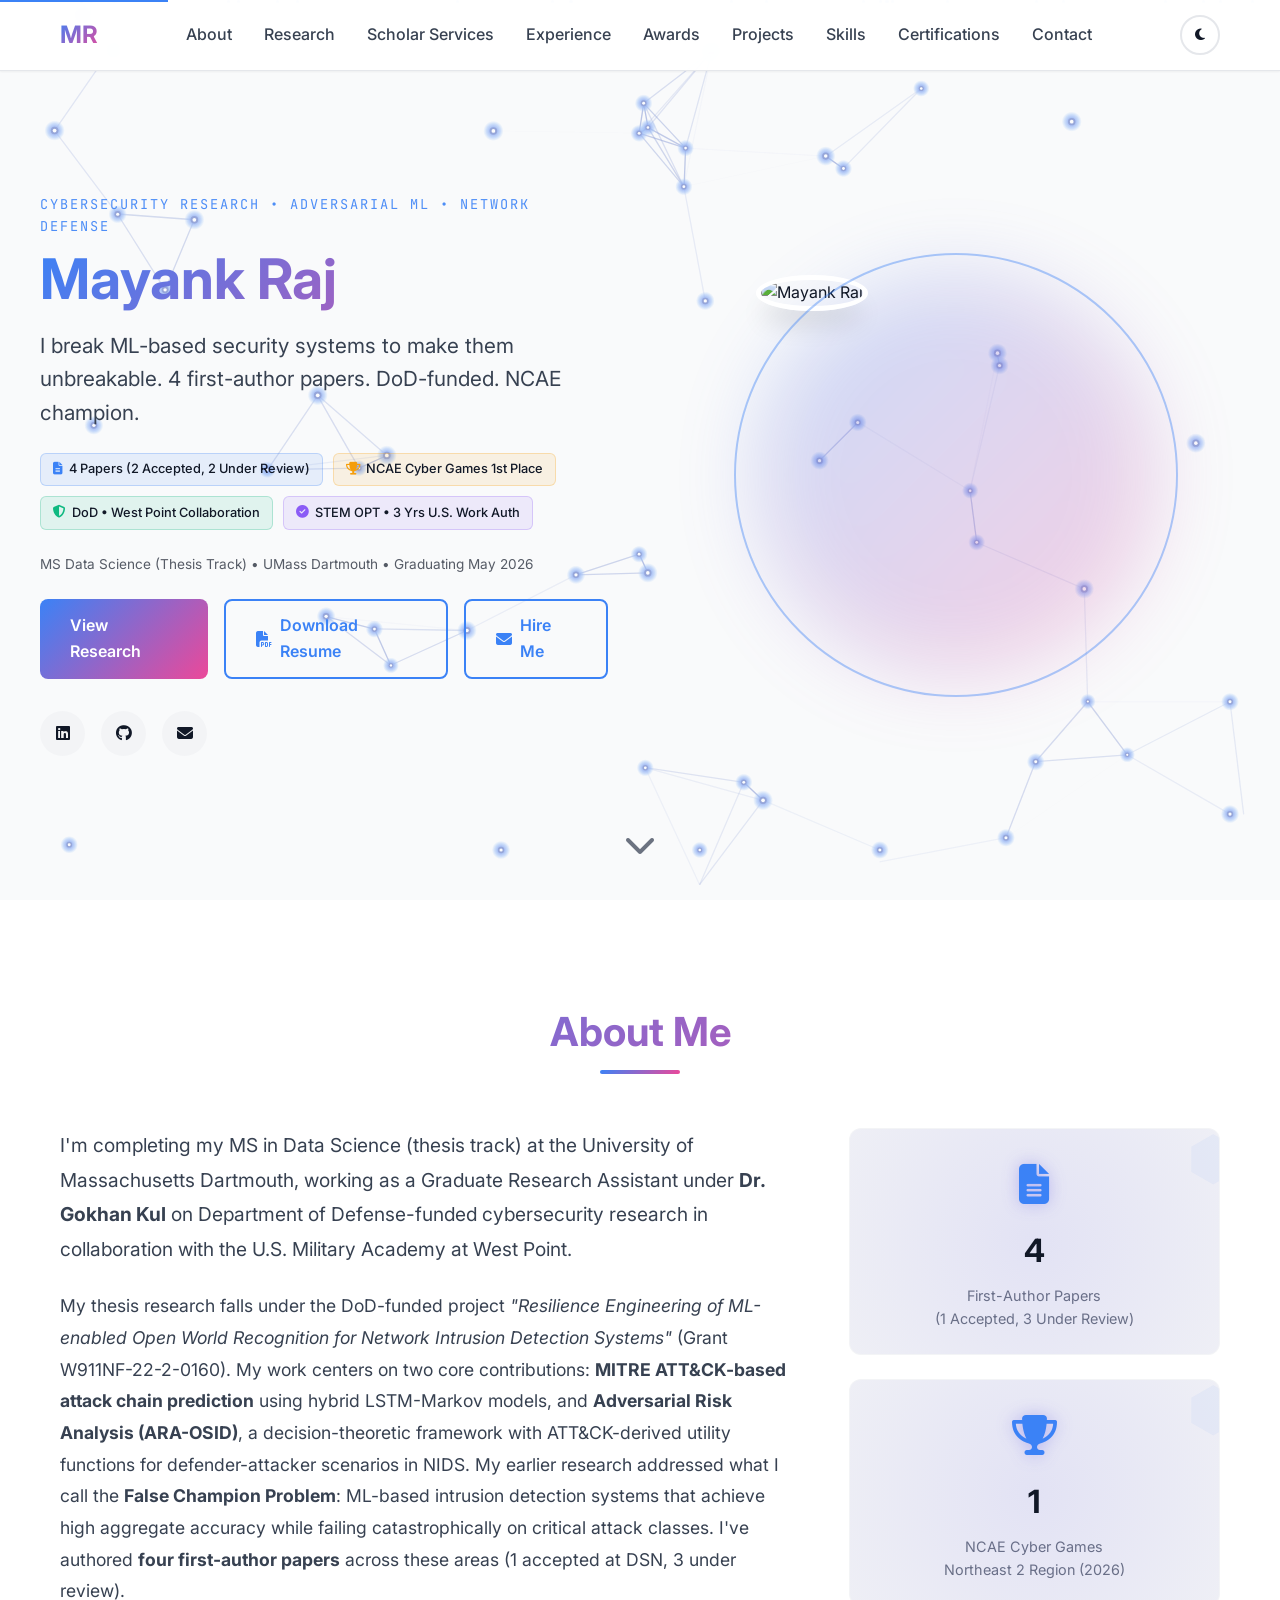
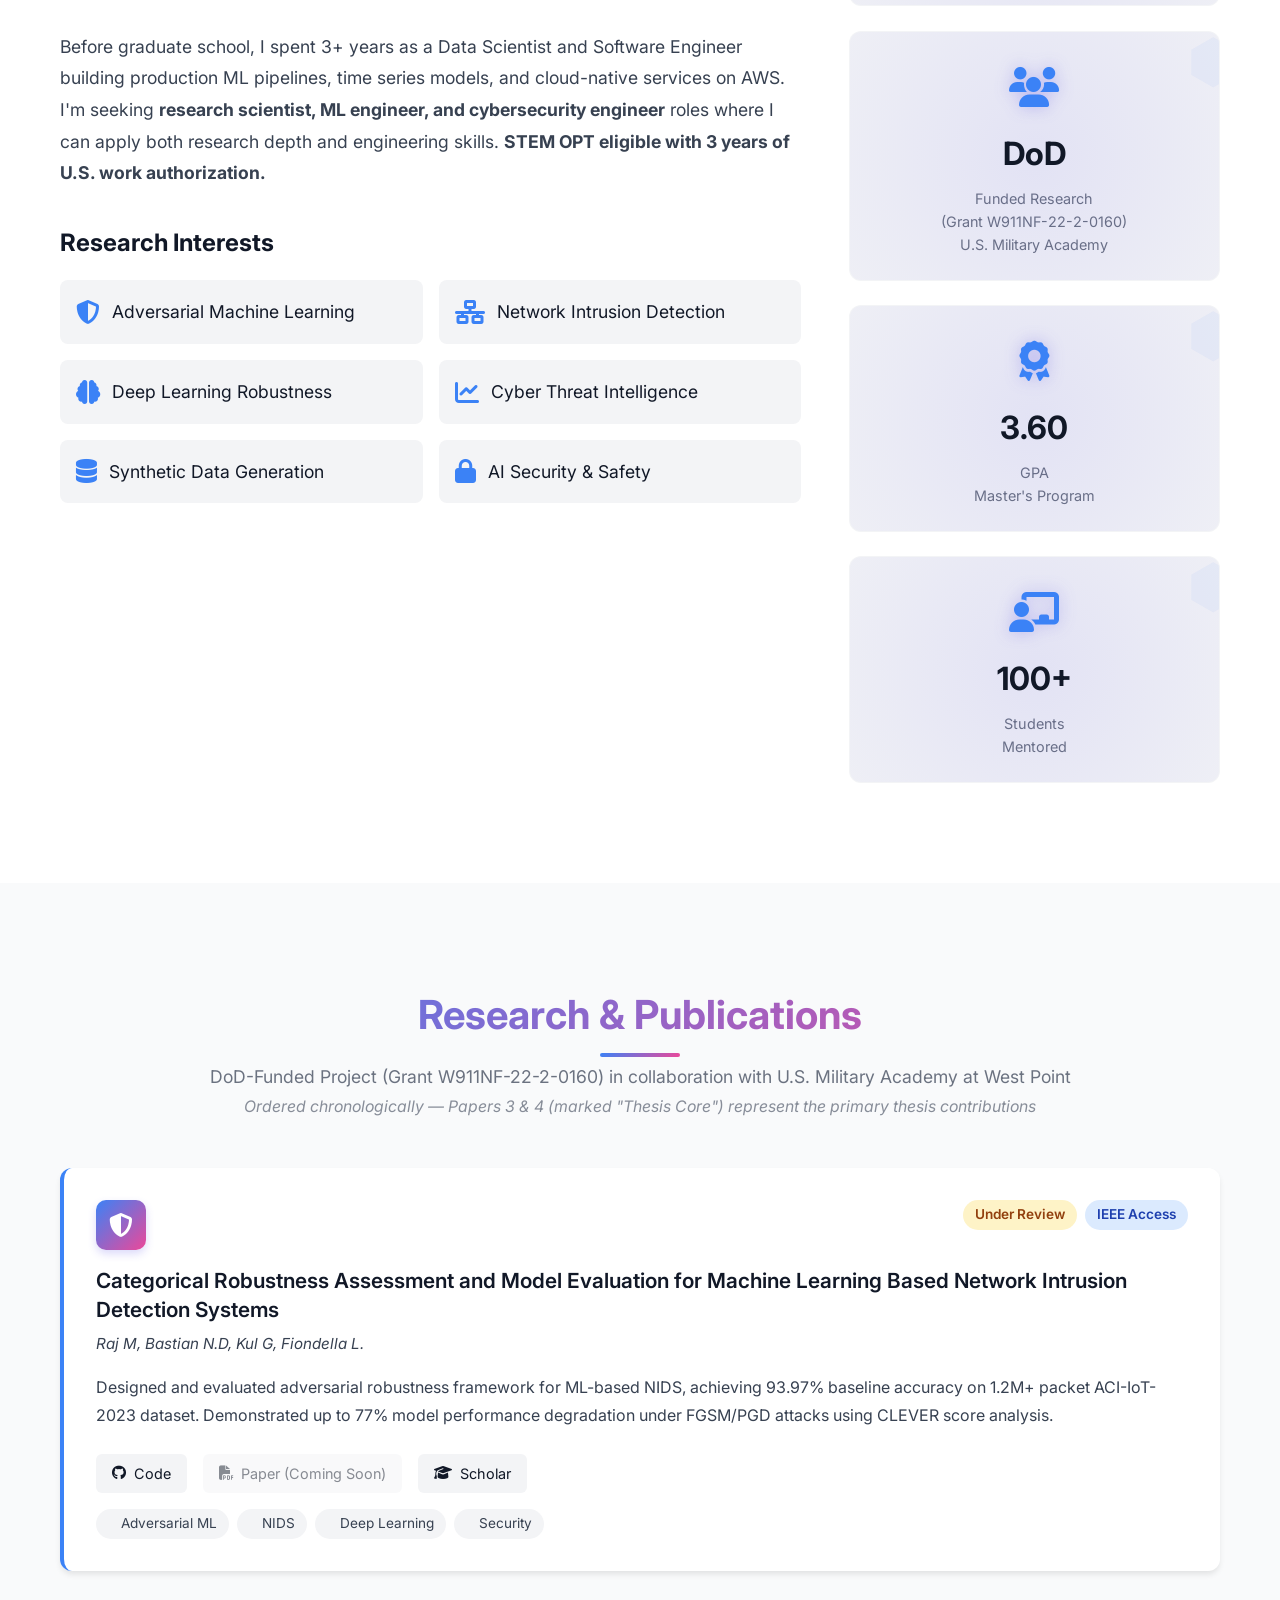
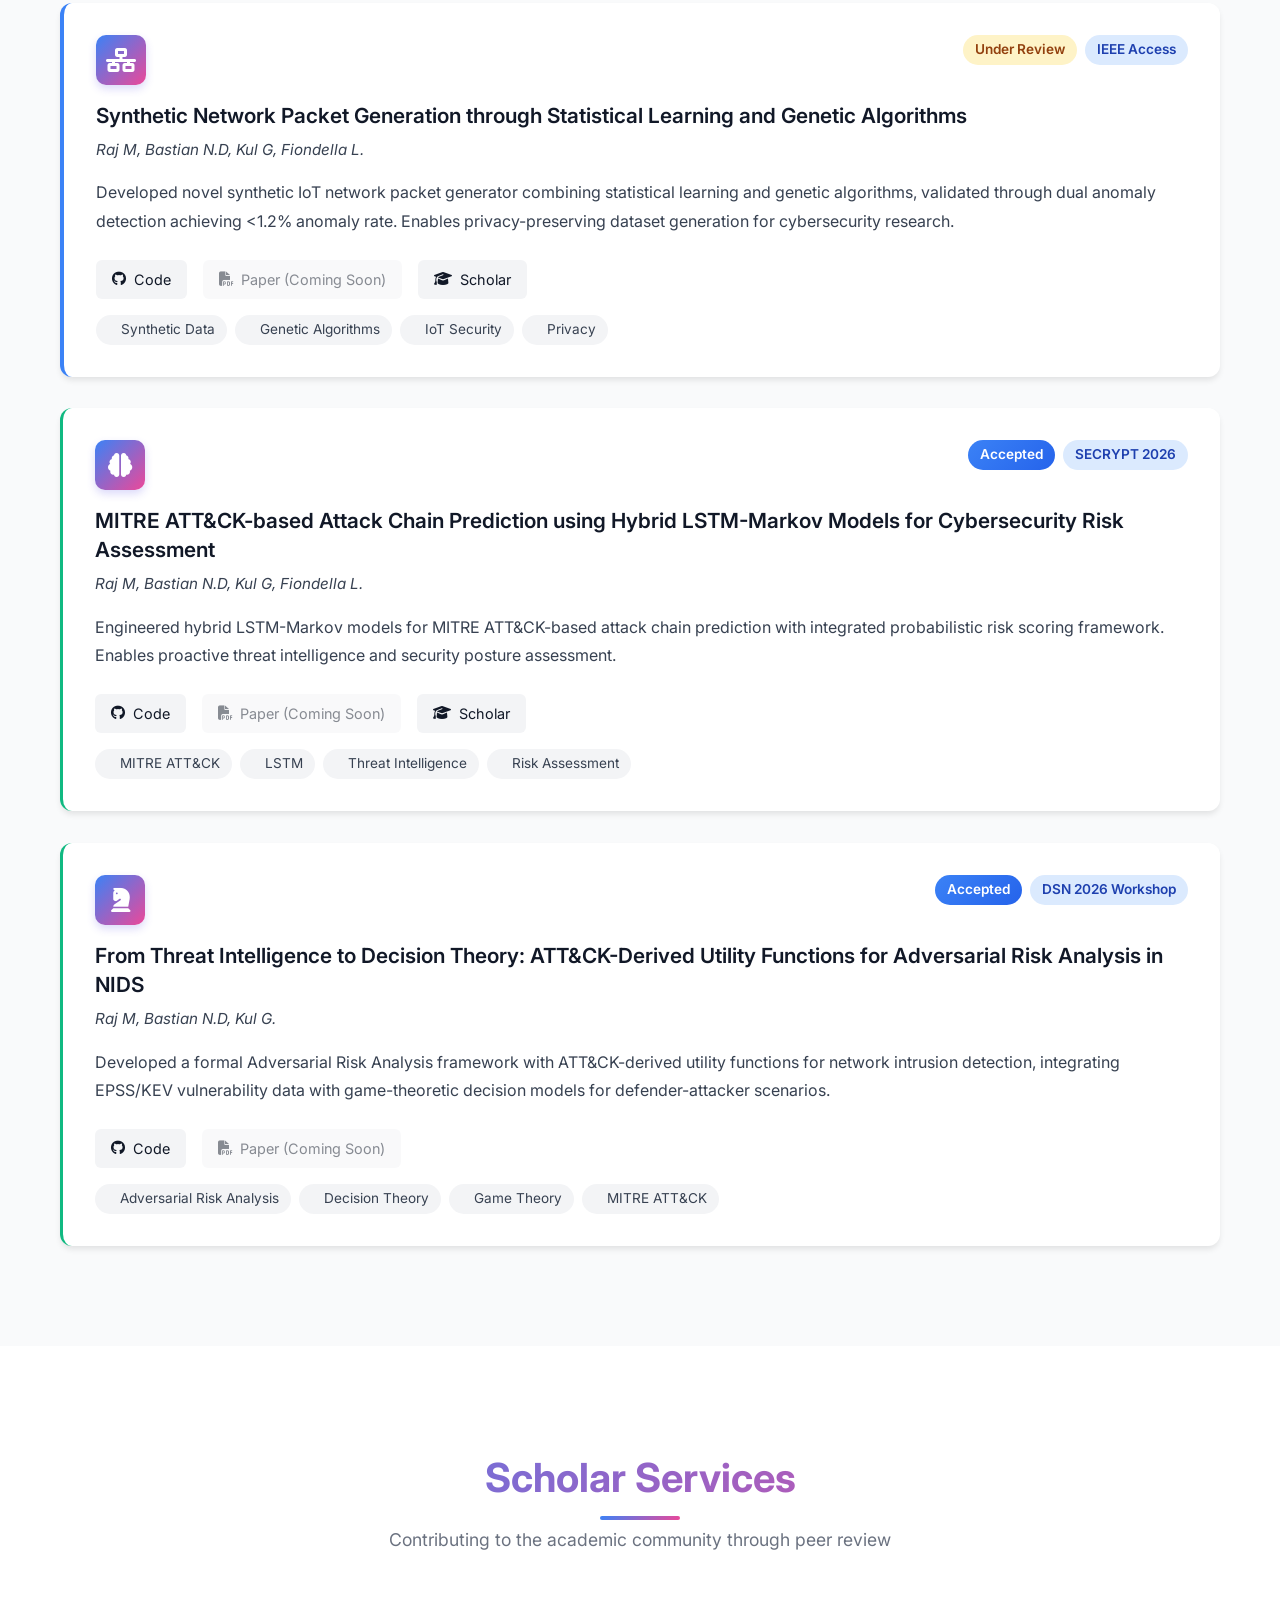
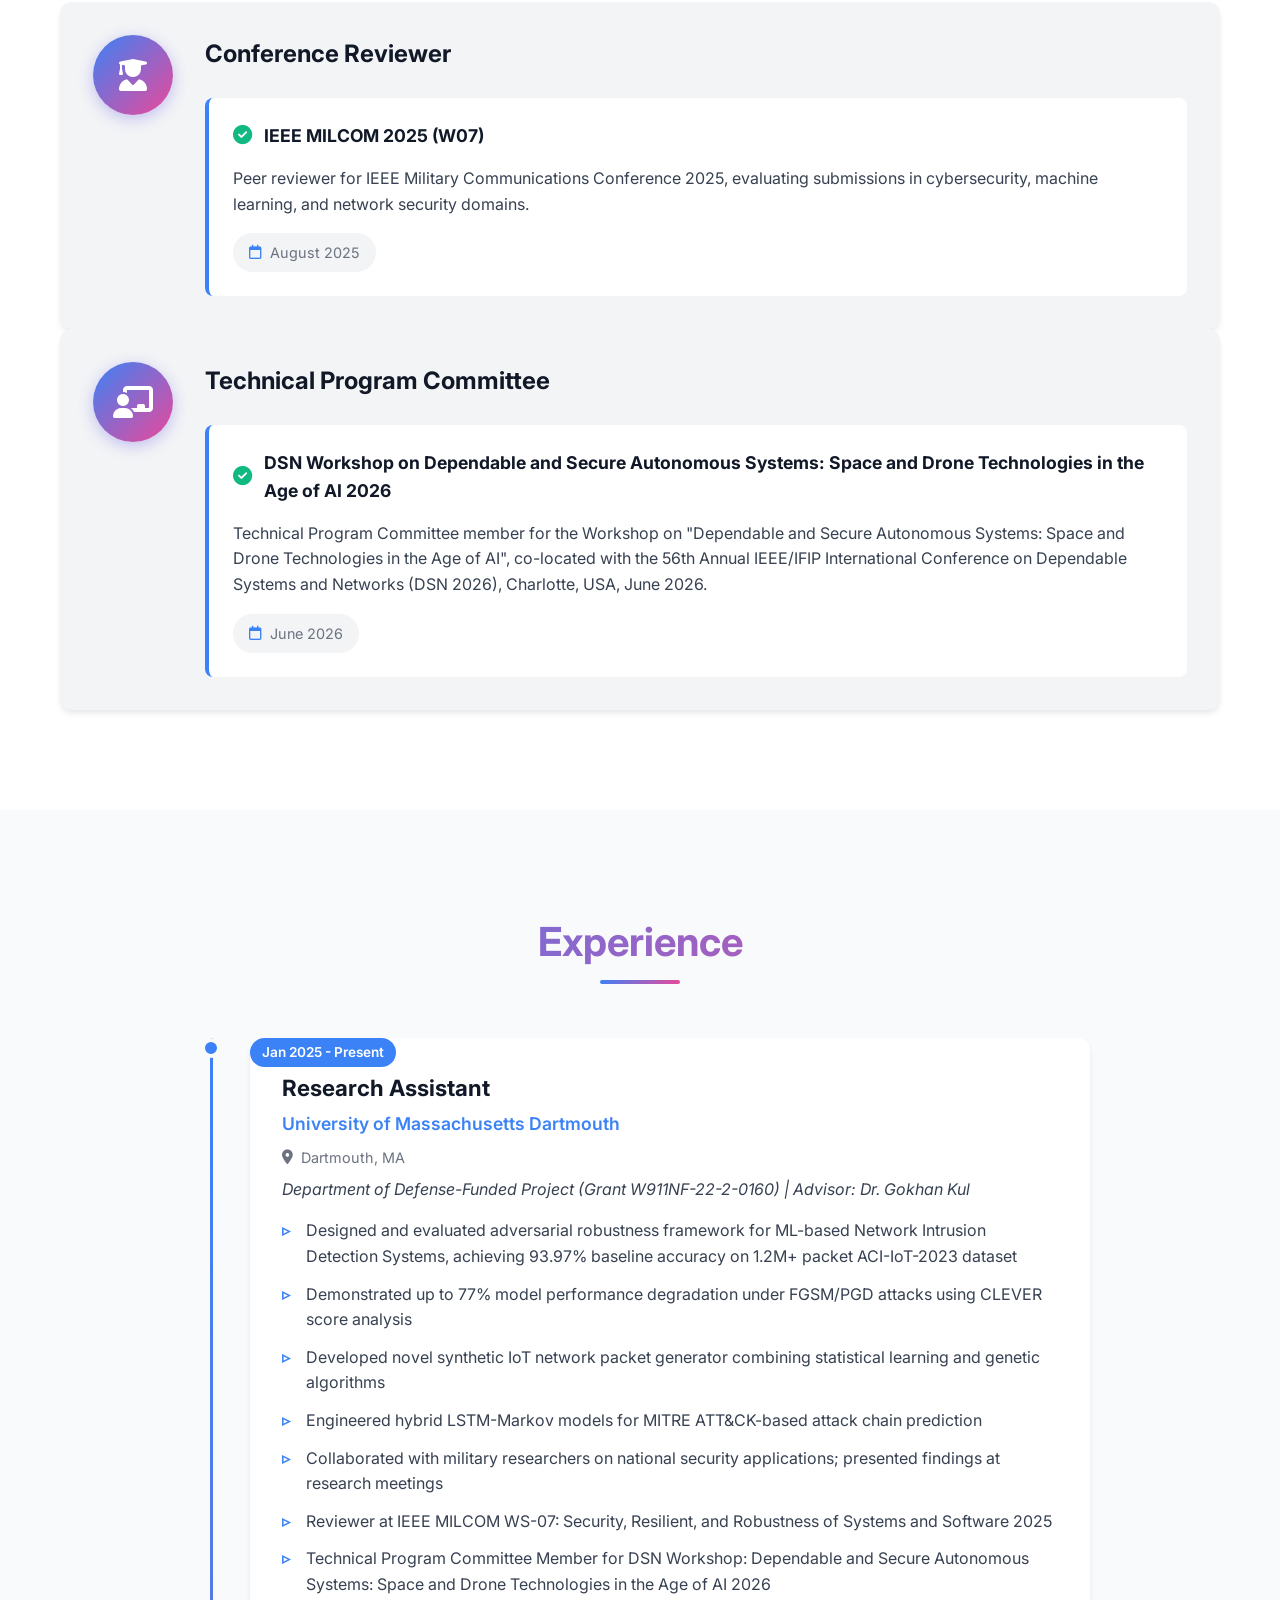
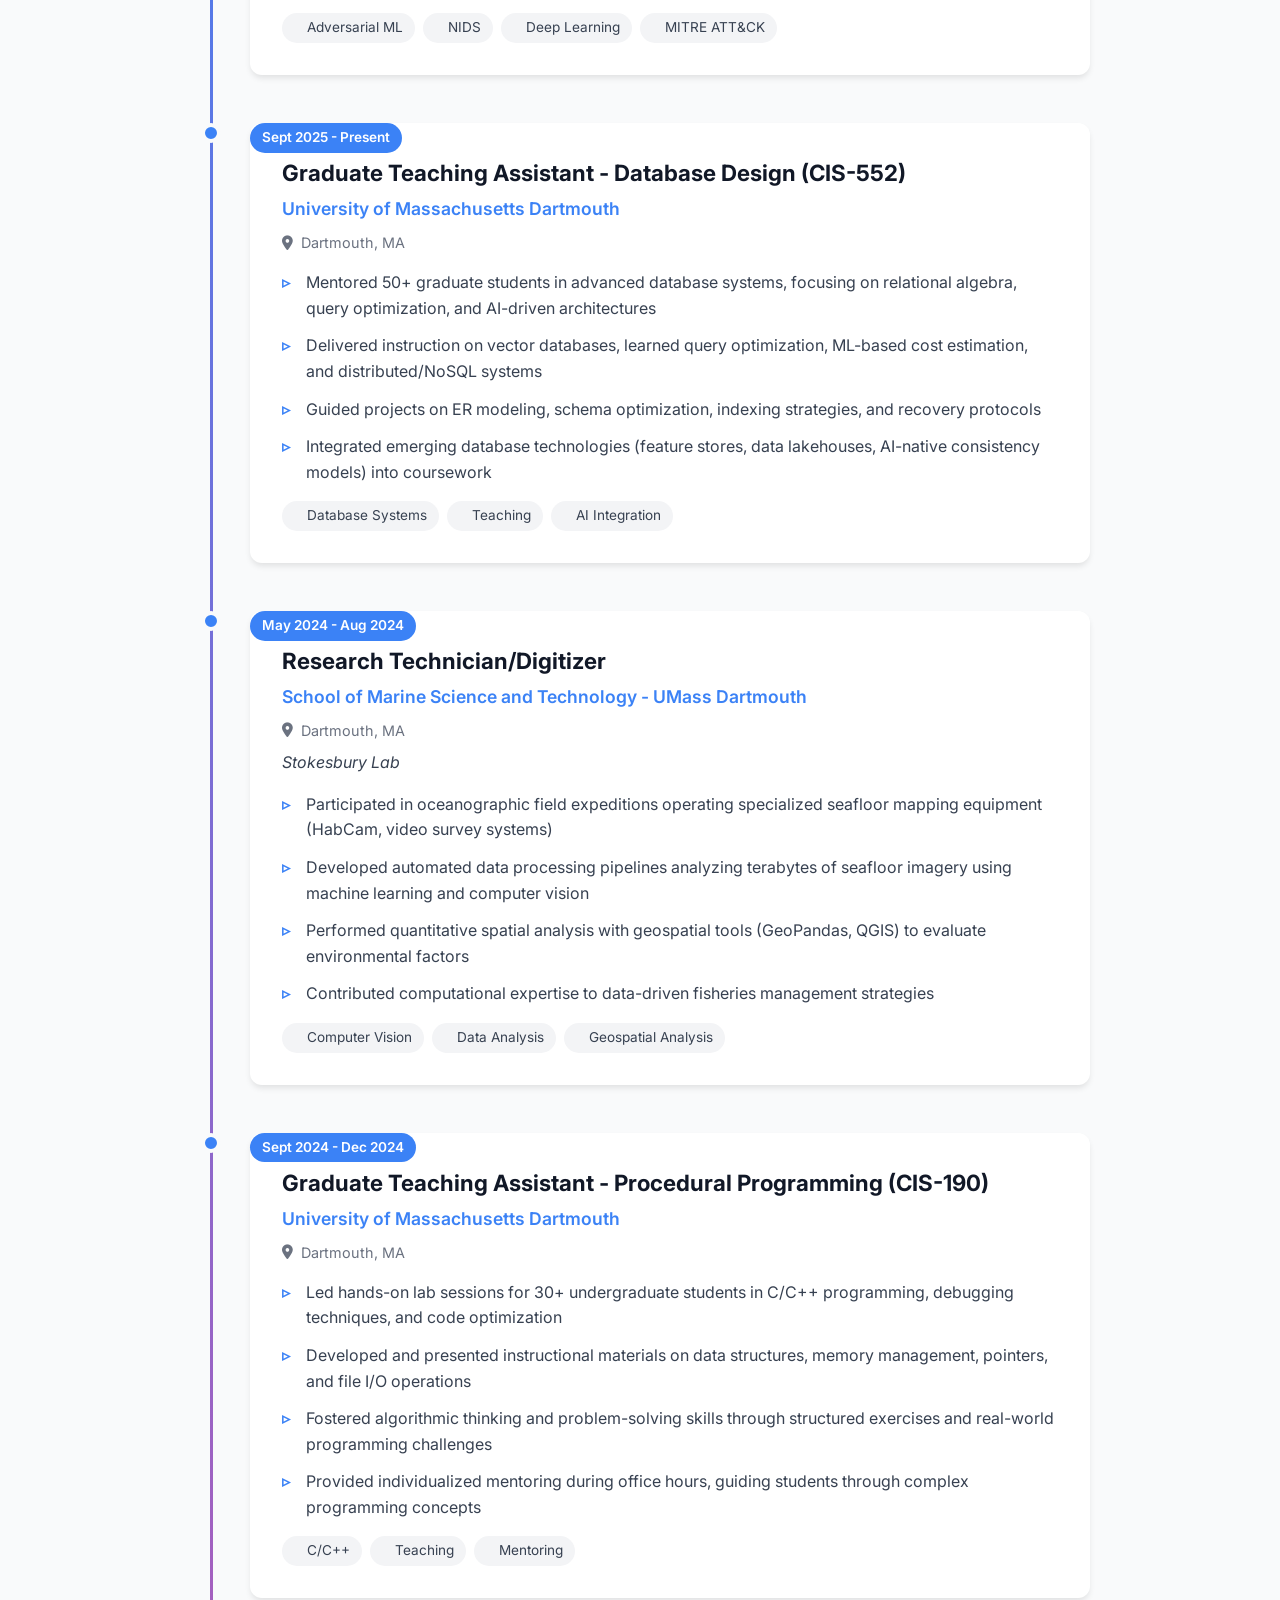
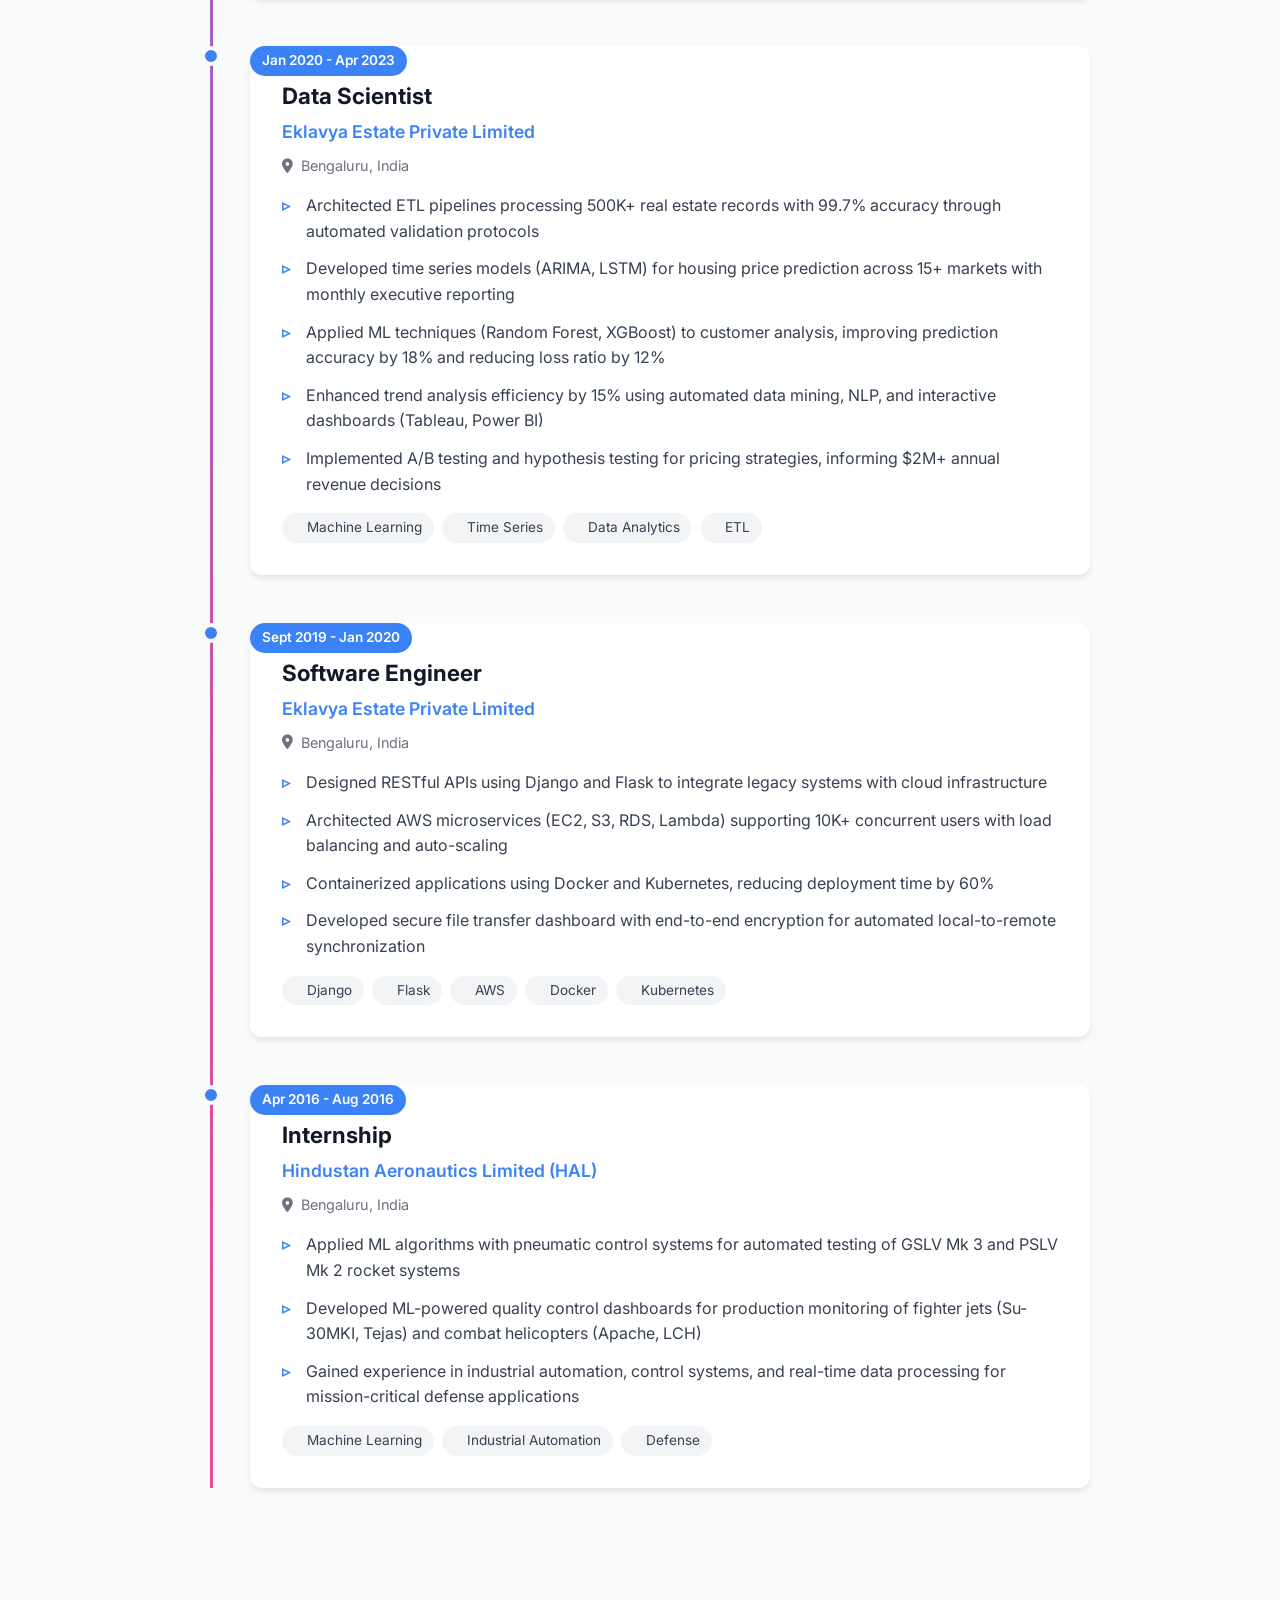
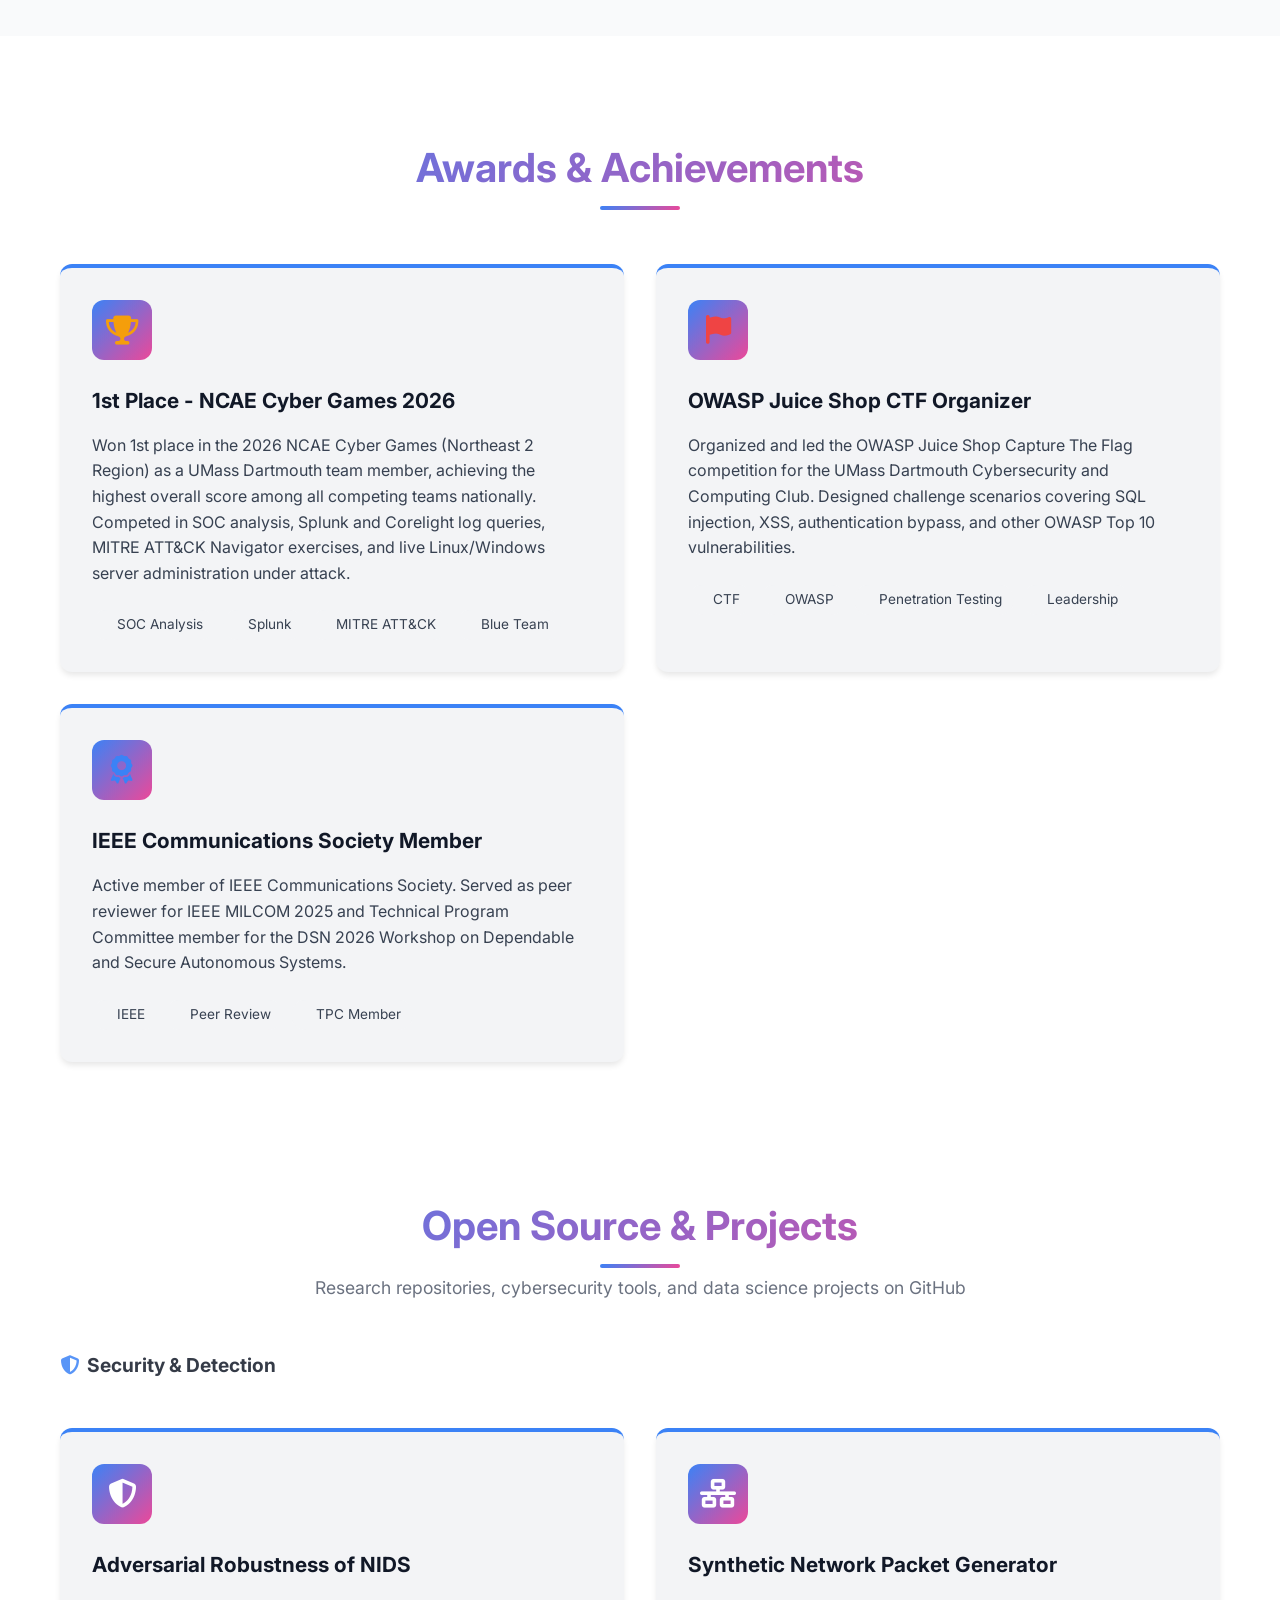
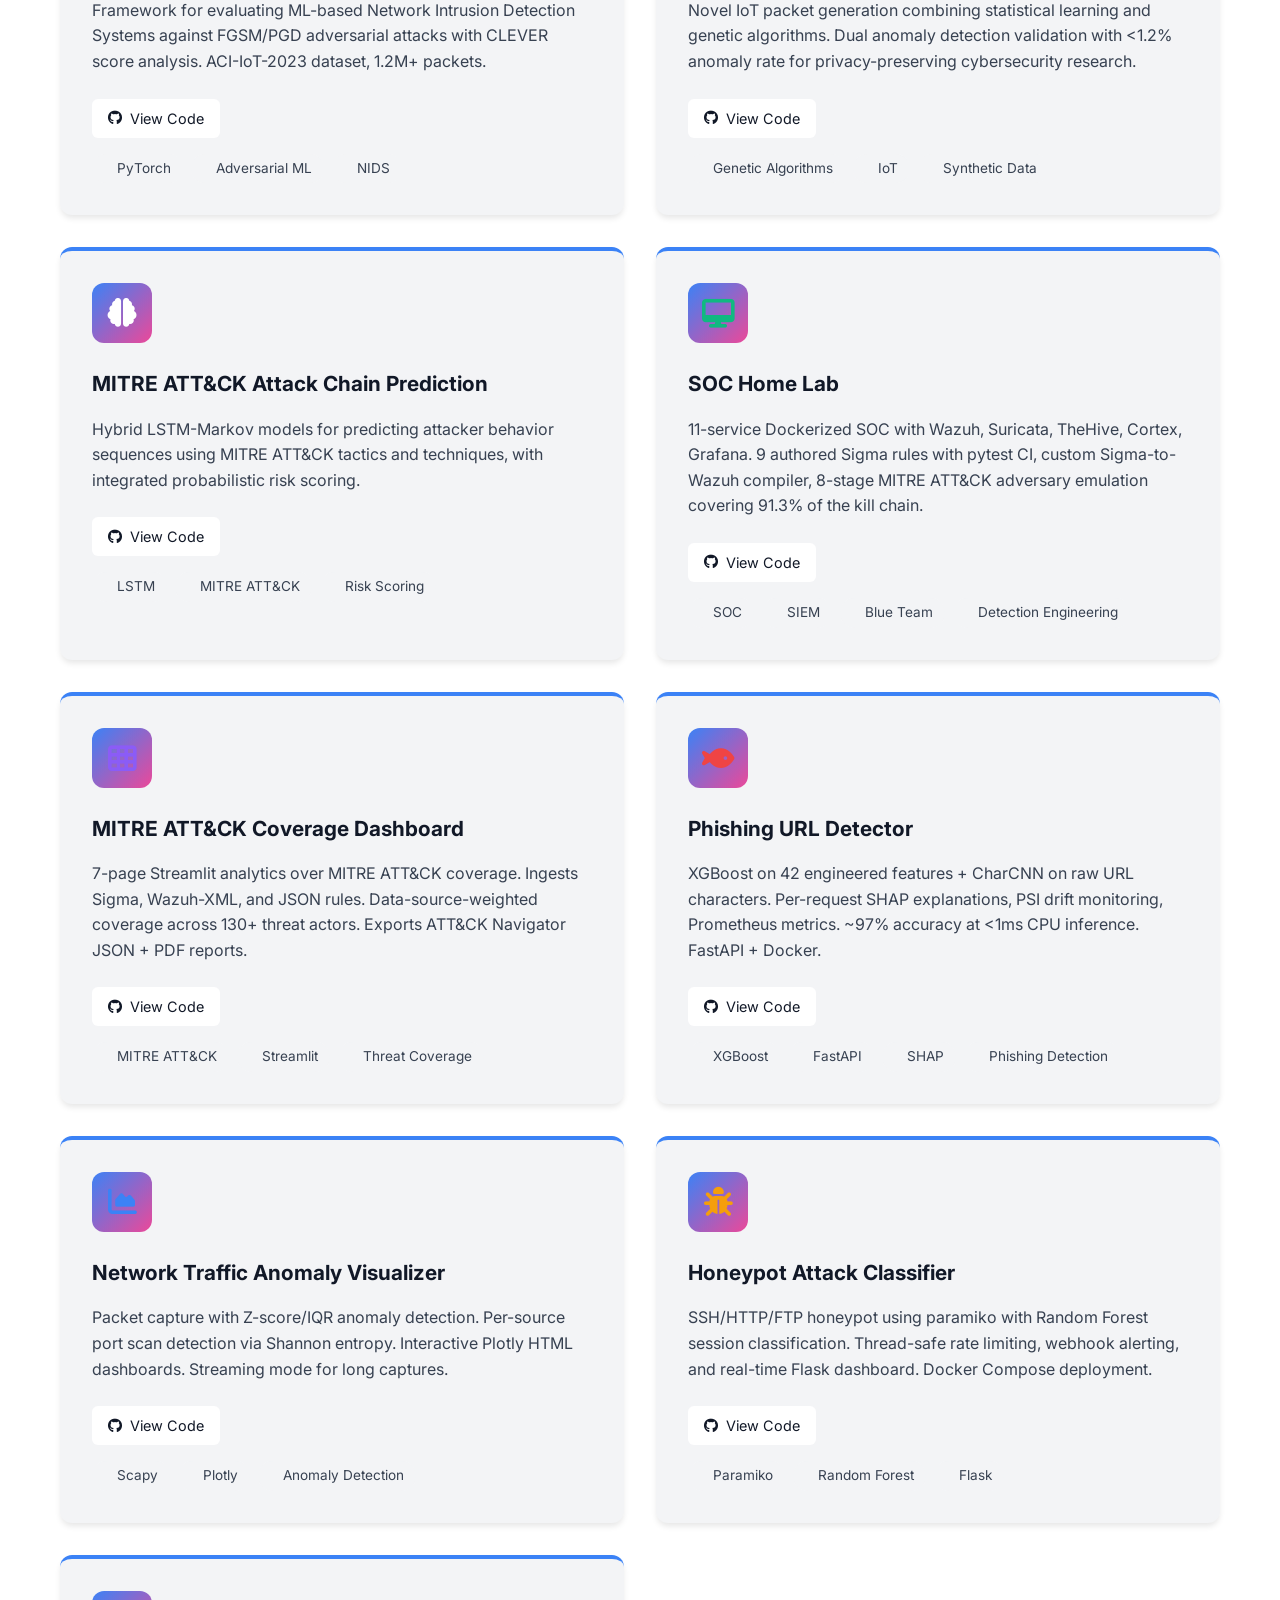
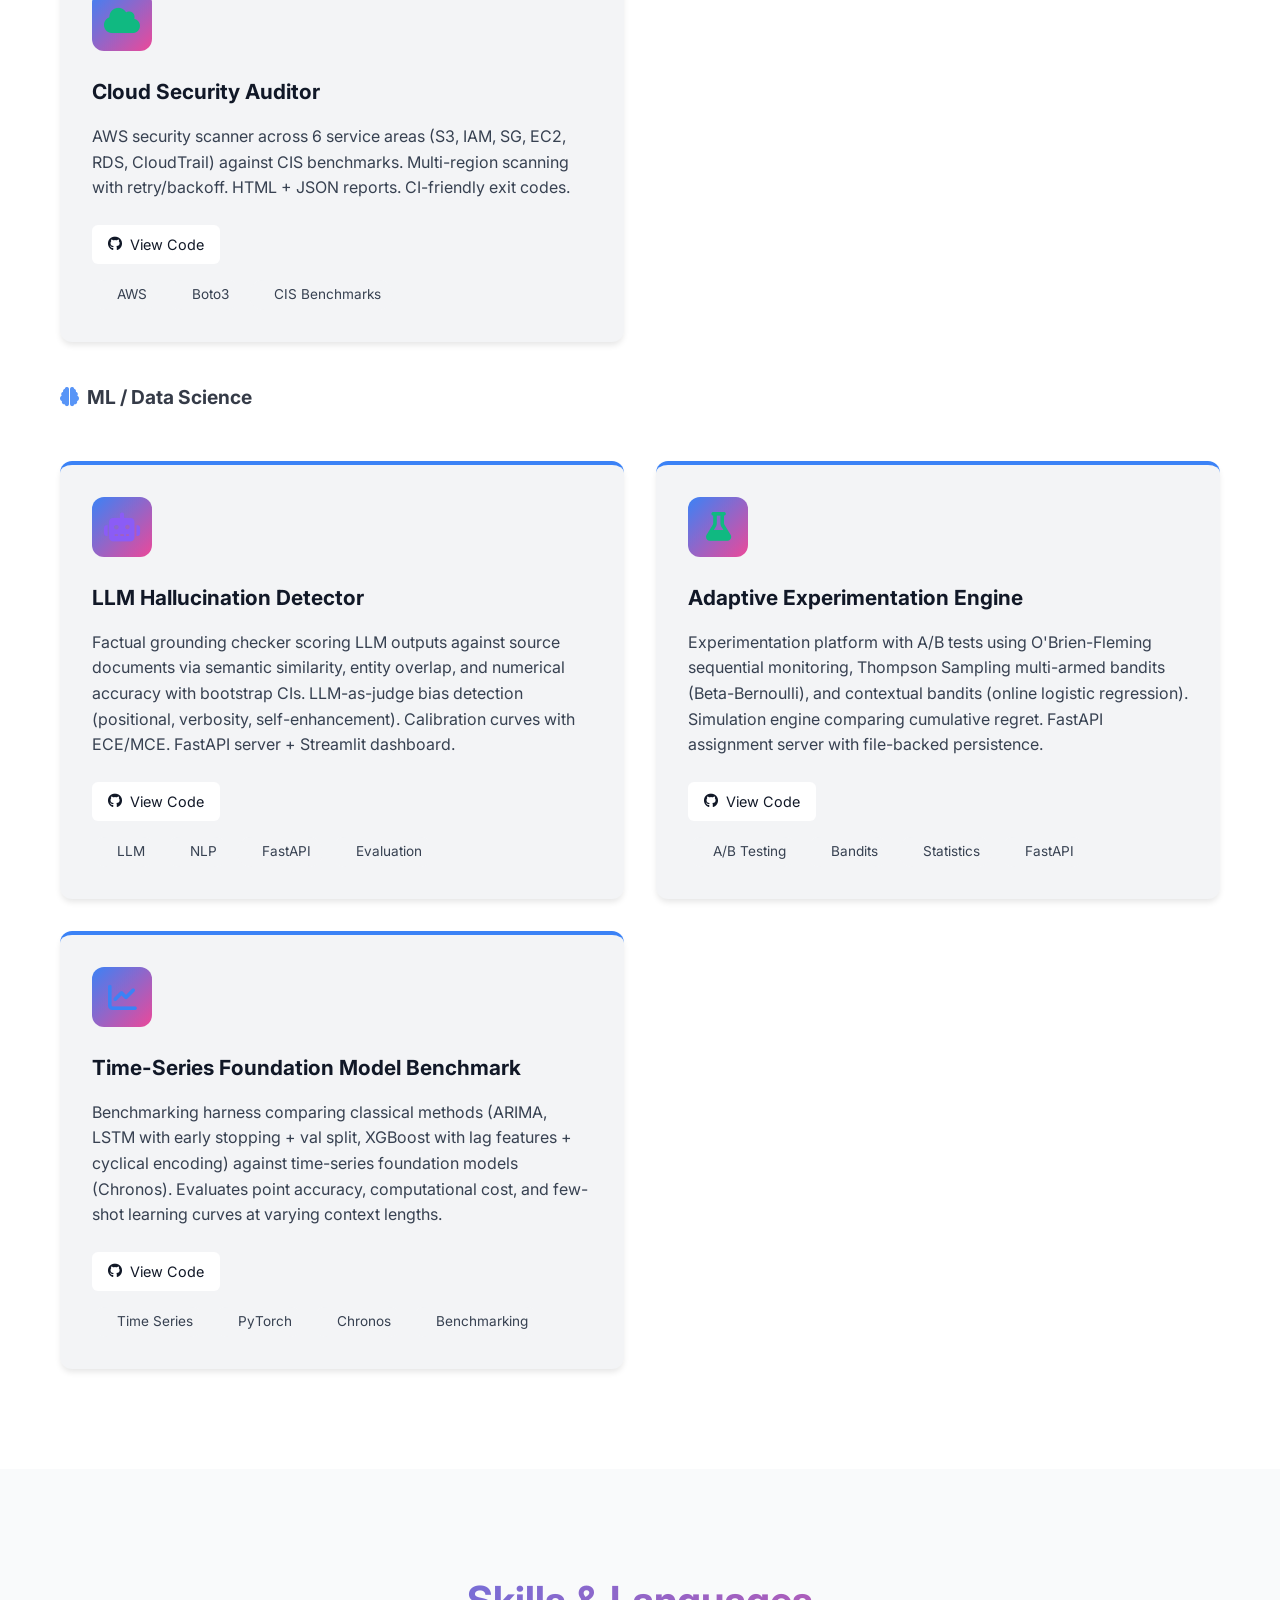
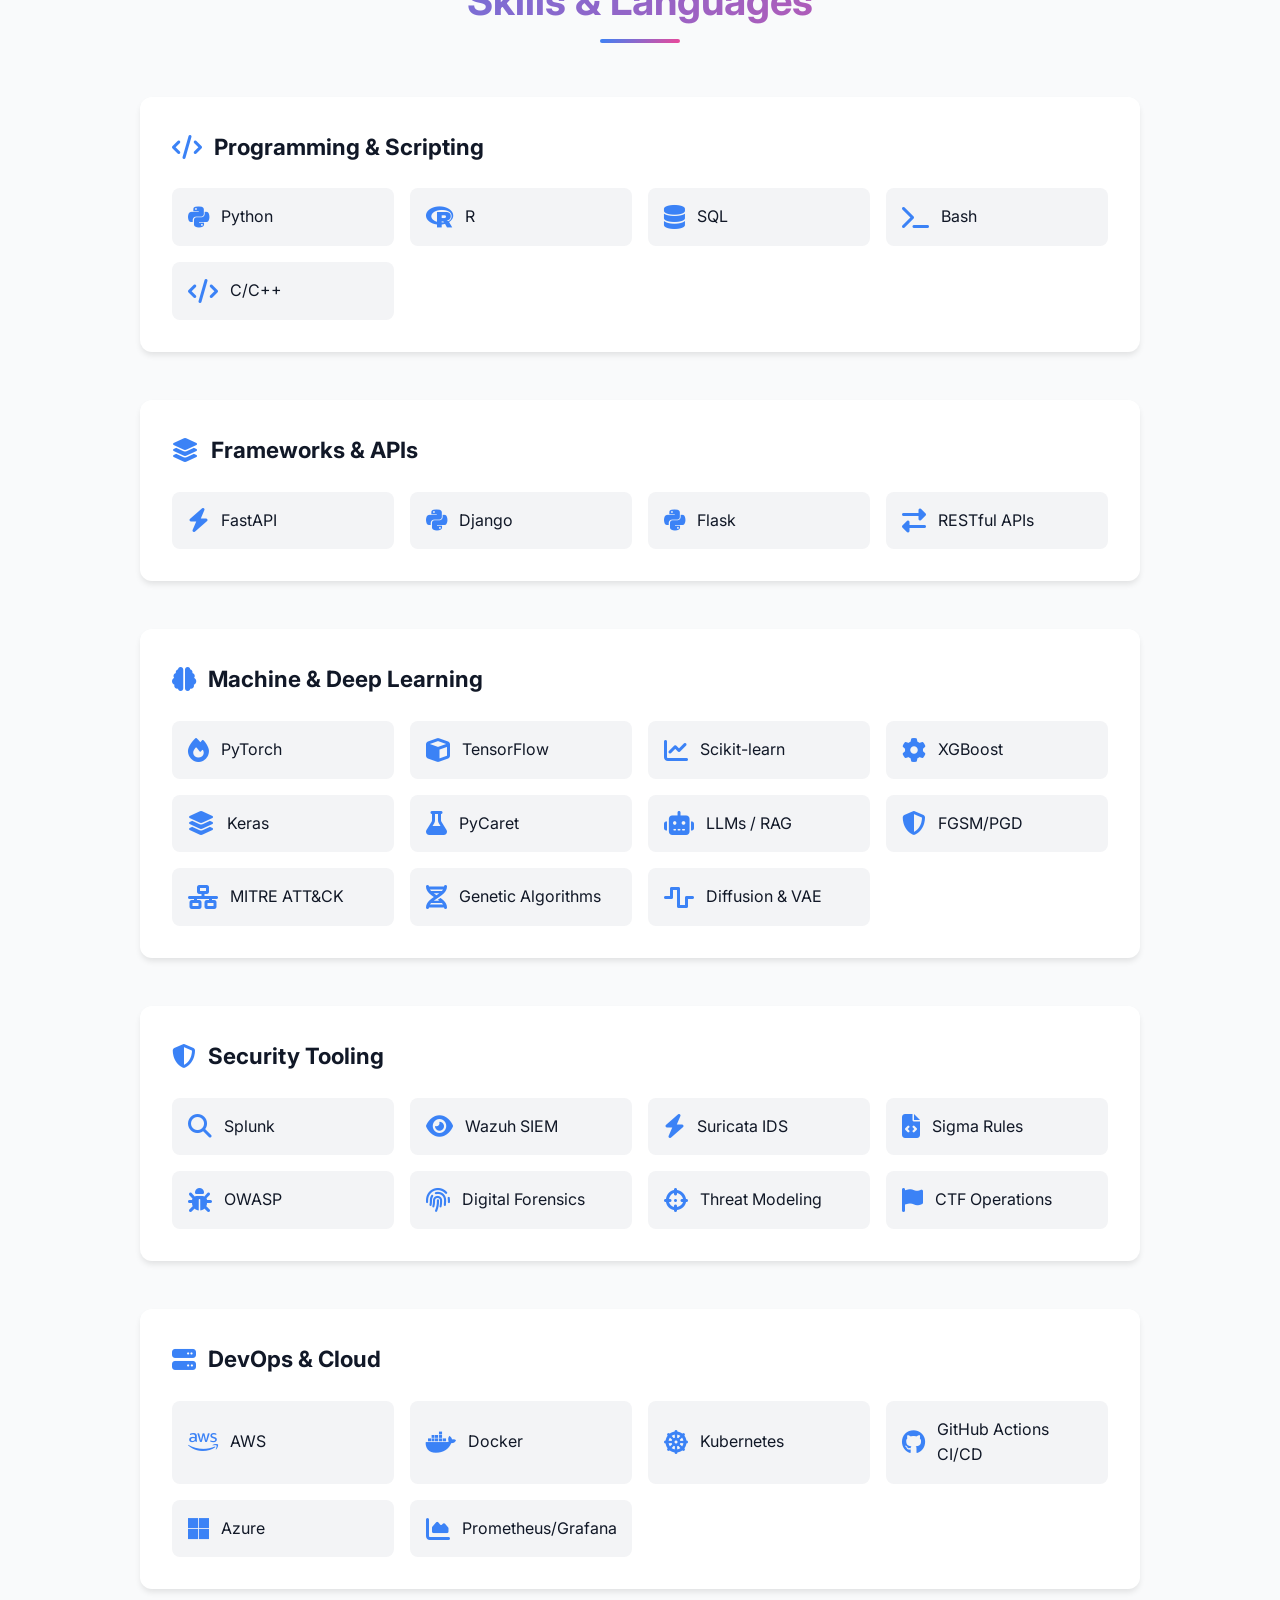
==== commit 2b98169c: "Update index.html" ====
--- a/index.html
+++ b/index.html
@@ -3,7 +3,7 @@
 <head>
     <meta charset="UTF-8">
     <meta name="viewport" content="width=device-width, initial-scale=1.0">
-    <meta name="description" content="Mayank Raj - Cybersecurity Researcher & ML Engineer | 4 First-Author Papers (1 Accepted) | DoD-Funded Research | NCAE Cyber Games Champion">
+    <meta name="description" content="Mayank Raj - Cybersecurity Researcher & ML Engineer | 4 First-Author Papers (2 Accepted) | DoD-Funded Research | NCAE Cyber Games Champion">
     <meta name="keywords" content="Mayank Raj, Cybersecurity, Machine Learning, NIDS, Adversarial ML, Research, STEM OPT, ML Engineer, Security Researcher">
     <meta name="author" content="Mayank Raj">
     
@@ -75,7 +75,7 @@
                 <!-- Proof points as visual badges -->
                 <div style="display: flex; flex-wrap: wrap; gap: 0.6rem; margin: 1.5rem 0;">
                     <span style="display: inline-flex; align-items: center; gap: 0.4rem; background: rgba(59,130,246,0.1); border: 1px solid rgba(59,130,246,0.25); padding: 0.35rem 0.75rem; border-radius: 6px; font-size: 0.8rem; font-weight: 500;">
-                        <i class="fas fa-file-alt" style="color: var(--primary-color);"></i> 4 Papers (1 Accepted, 3 Under Review)
+                        <i class="fas fa-file-alt" style="color: var(--primary-color);"></i> 4 Papers (2 Accepted, 2 Under Review)
                     </span>
                     <span style="display: inline-flex; align-items: center; gap: 0.4rem; background: rgba(245,158,11,0.1); border: 1px solid rgba(245,158,11,0.25); padding: 0.35rem 0.75rem; border-radius: 6px; font-size: 0.8rem; font-weight: 500;">
                         <i class="fas fa-trophy" style="color: #f59e0b;"></i> NCAE Cyber Games 1st Place
@@ -271,7 +271,7 @@
                         </div>
                         <div class="pub-meta">
                             <span class="pub-status">Under Review</span>
-                            <span class="pub-venue">ICCCN 2026</span>
+                            <span class="pub-venue">IEEE Access</span>
                         </div>
                     </div>
                     <h3 class="pub-title">Synthetic Network Packet Generation through Statistical Learning and Genetic Algorithms</h3>
@@ -298,15 +298,14 @@
                     </div>
                 </div>
 
-                <!-- Publication 3 - Thesis Core -->
+                <!-- Publication 3 - ACCEPTED -->
                 <div class="publication-card" data-aos="fade-up" data-aos-delay="200" style="border-left: 3px solid #10b981;">
                     <div class="pub-header">
                         <div class="pub-icon">
                             <i class="fas fa-brain"></i>
                         </div>
                         <div class="pub-meta">
-                            <span class="pub-status" style="background: linear-gradient(135deg, #10b981, #059669); color: white;">Thesis Core</span>
-                            <span class="pub-status">Under Review</span>
+                            <span class="pub-status" style="background: linear-gradient(135deg, #3b82f6, #2563eb); color: white;">Accepted</span>
                             <span class="pub-venue">SECRYPT 2026</span>
                         </div>
                     </div>
@@ -334,14 +333,13 @@
                     </div>
                 </div>
 
-                <!-- Publication 4 - Thesis Core - ACCEPTED -->
+                <!-- Publication 4 - ACCEPTED -->
                 <div class="publication-card" data-aos="fade-up" data-aos-delay="300" style="border-left: 3px solid #10b981;">
                     <div class="pub-header">
                         <div class="pub-icon">
                             <i class="fas fa-chess-knight"></i>
                         </div>
                         <div class="pub-meta">
-                            <span class="pub-status" style="background: linear-gradient(135deg, #10b981, #059669); color: white;">Thesis Core</span>
                             <span class="pub-status" style="background: linear-gradient(135deg, #3b82f6, #2563eb); color: white;">Accepted</span>
                             <span class="pub-venue">DSN 2026 Workshop</span>
                         </div>
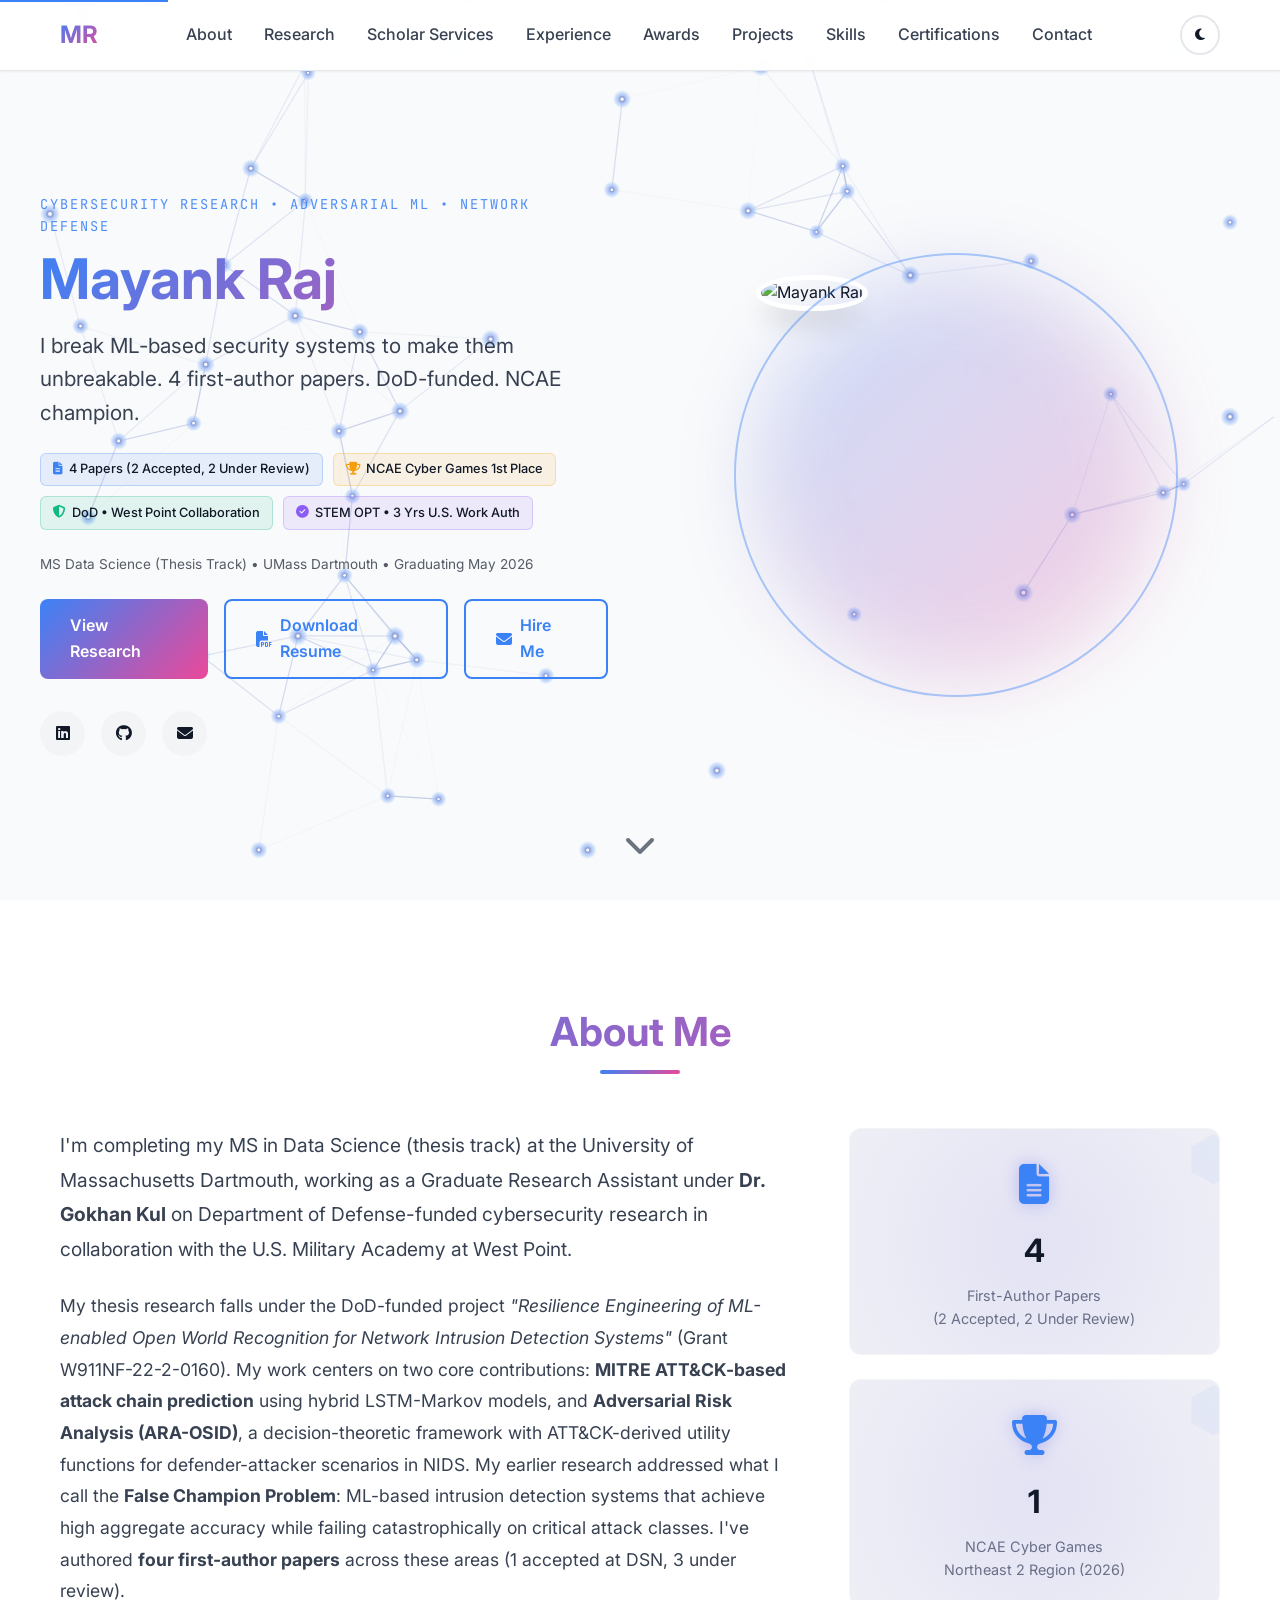
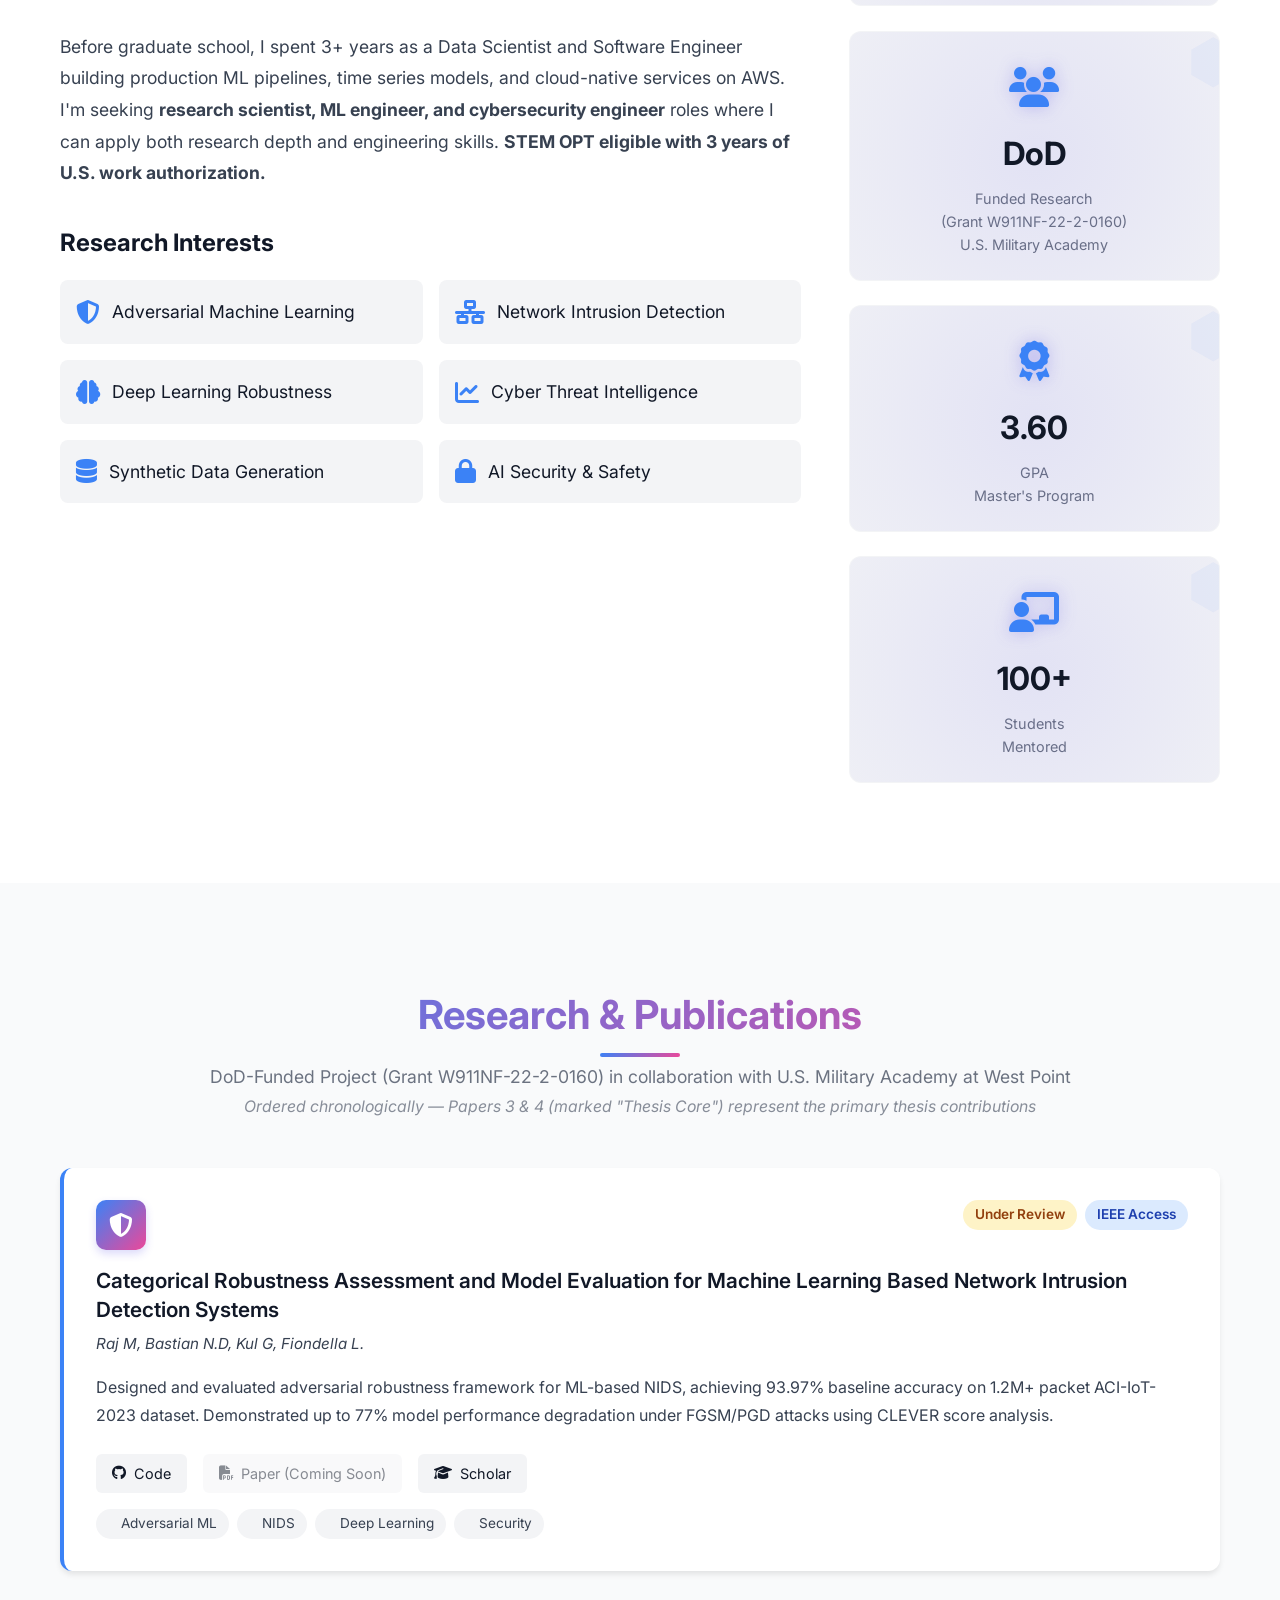
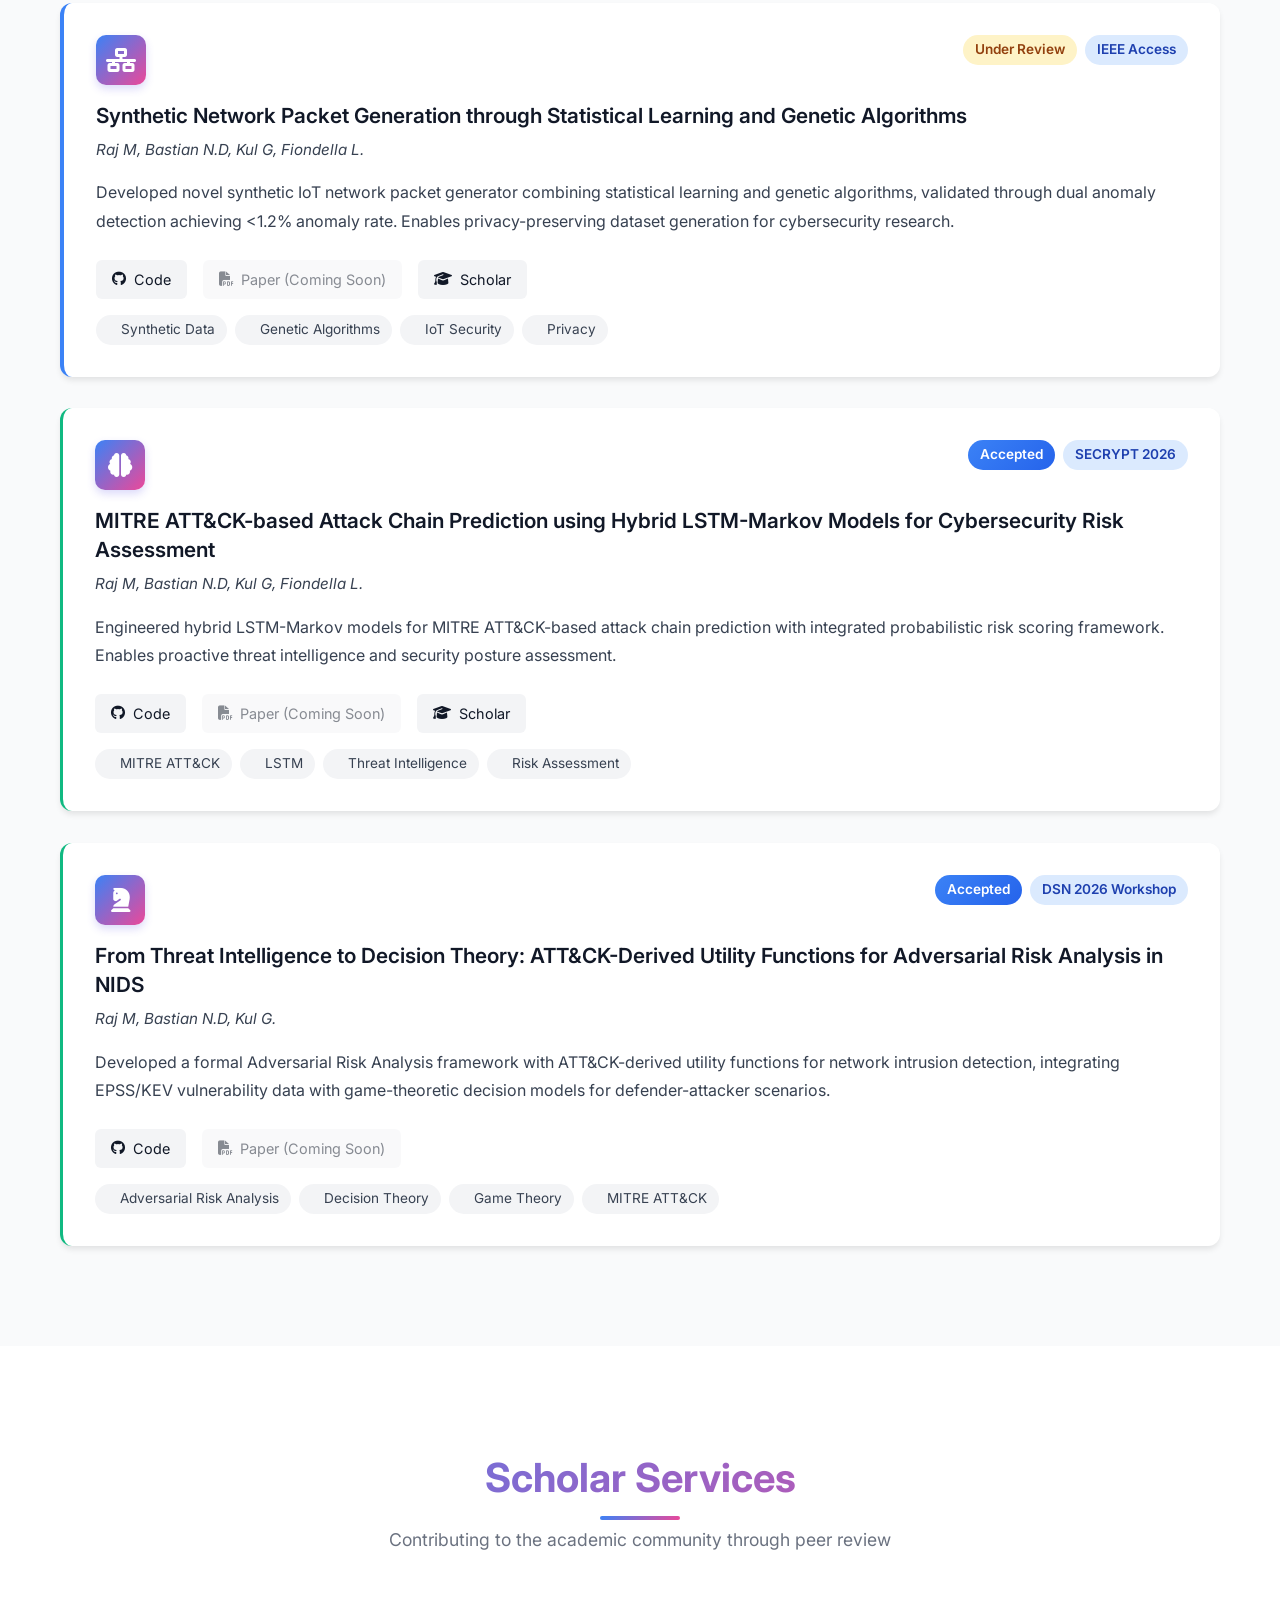
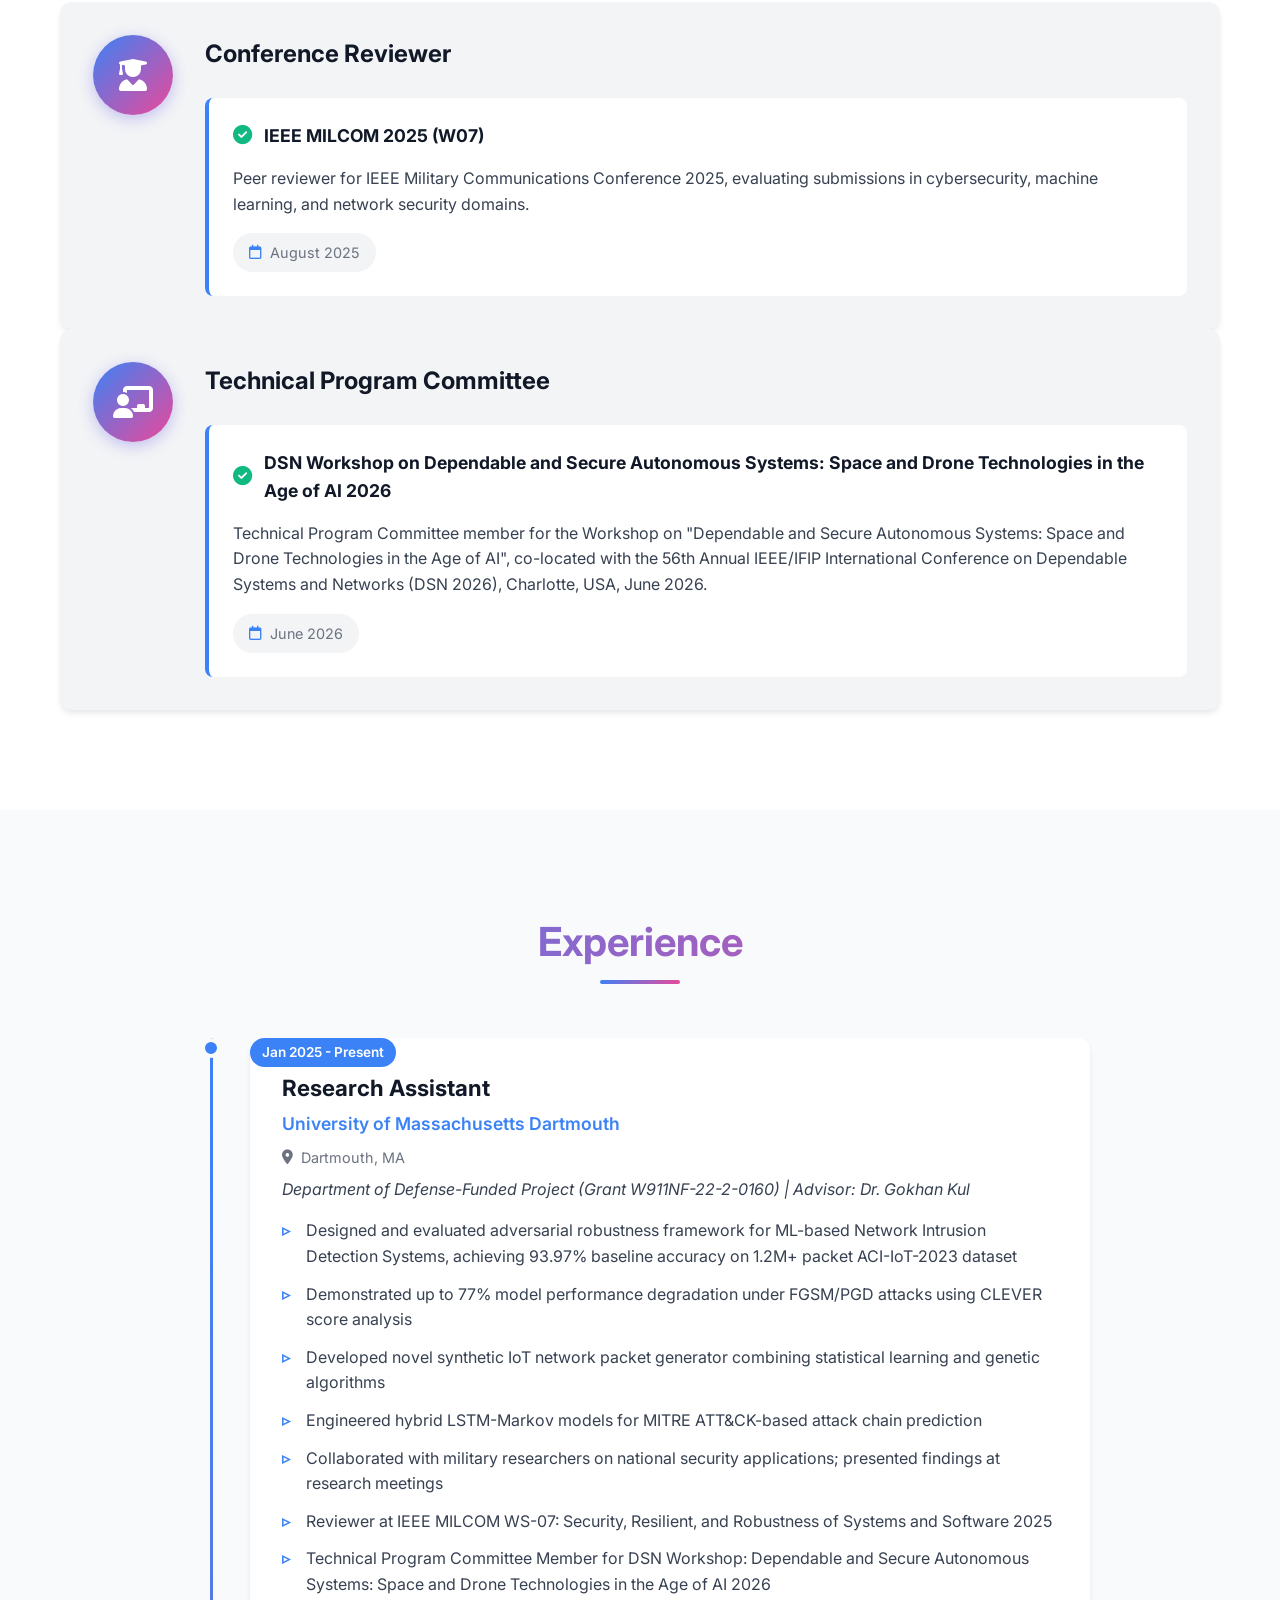
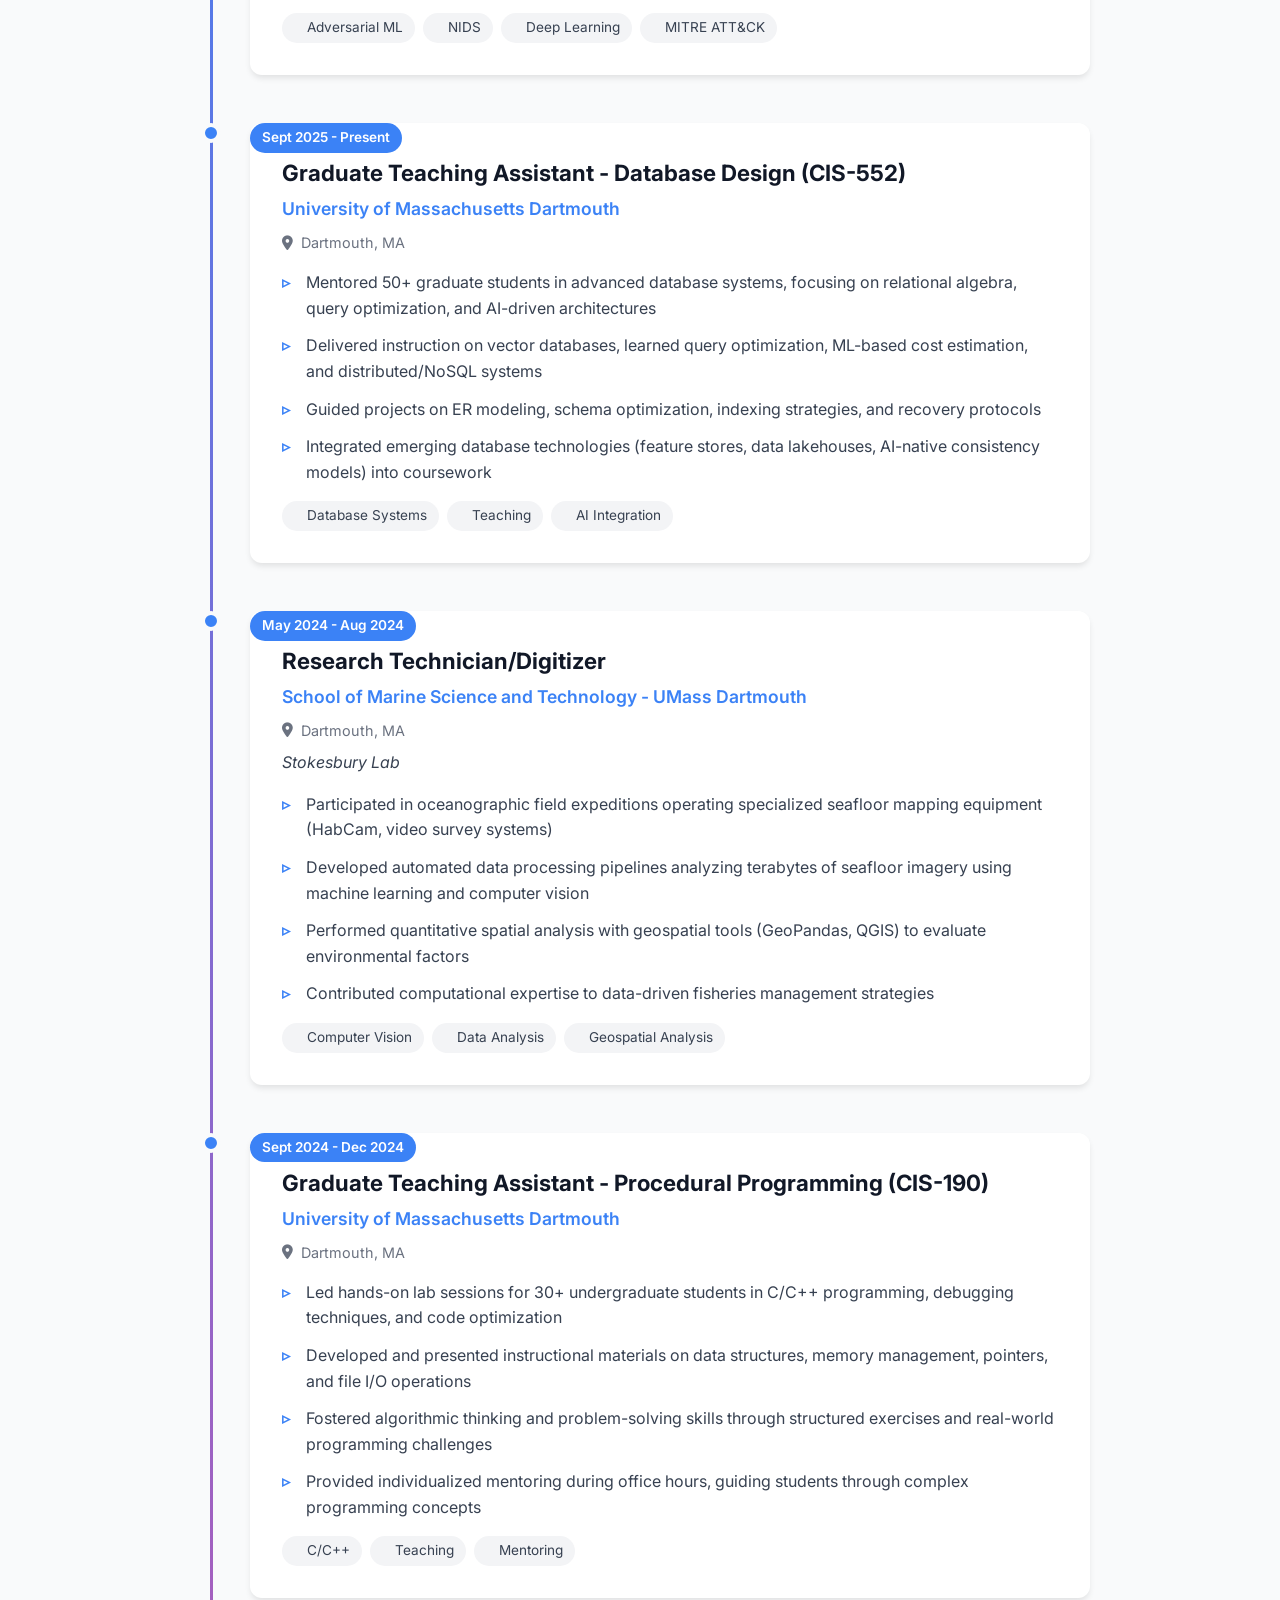
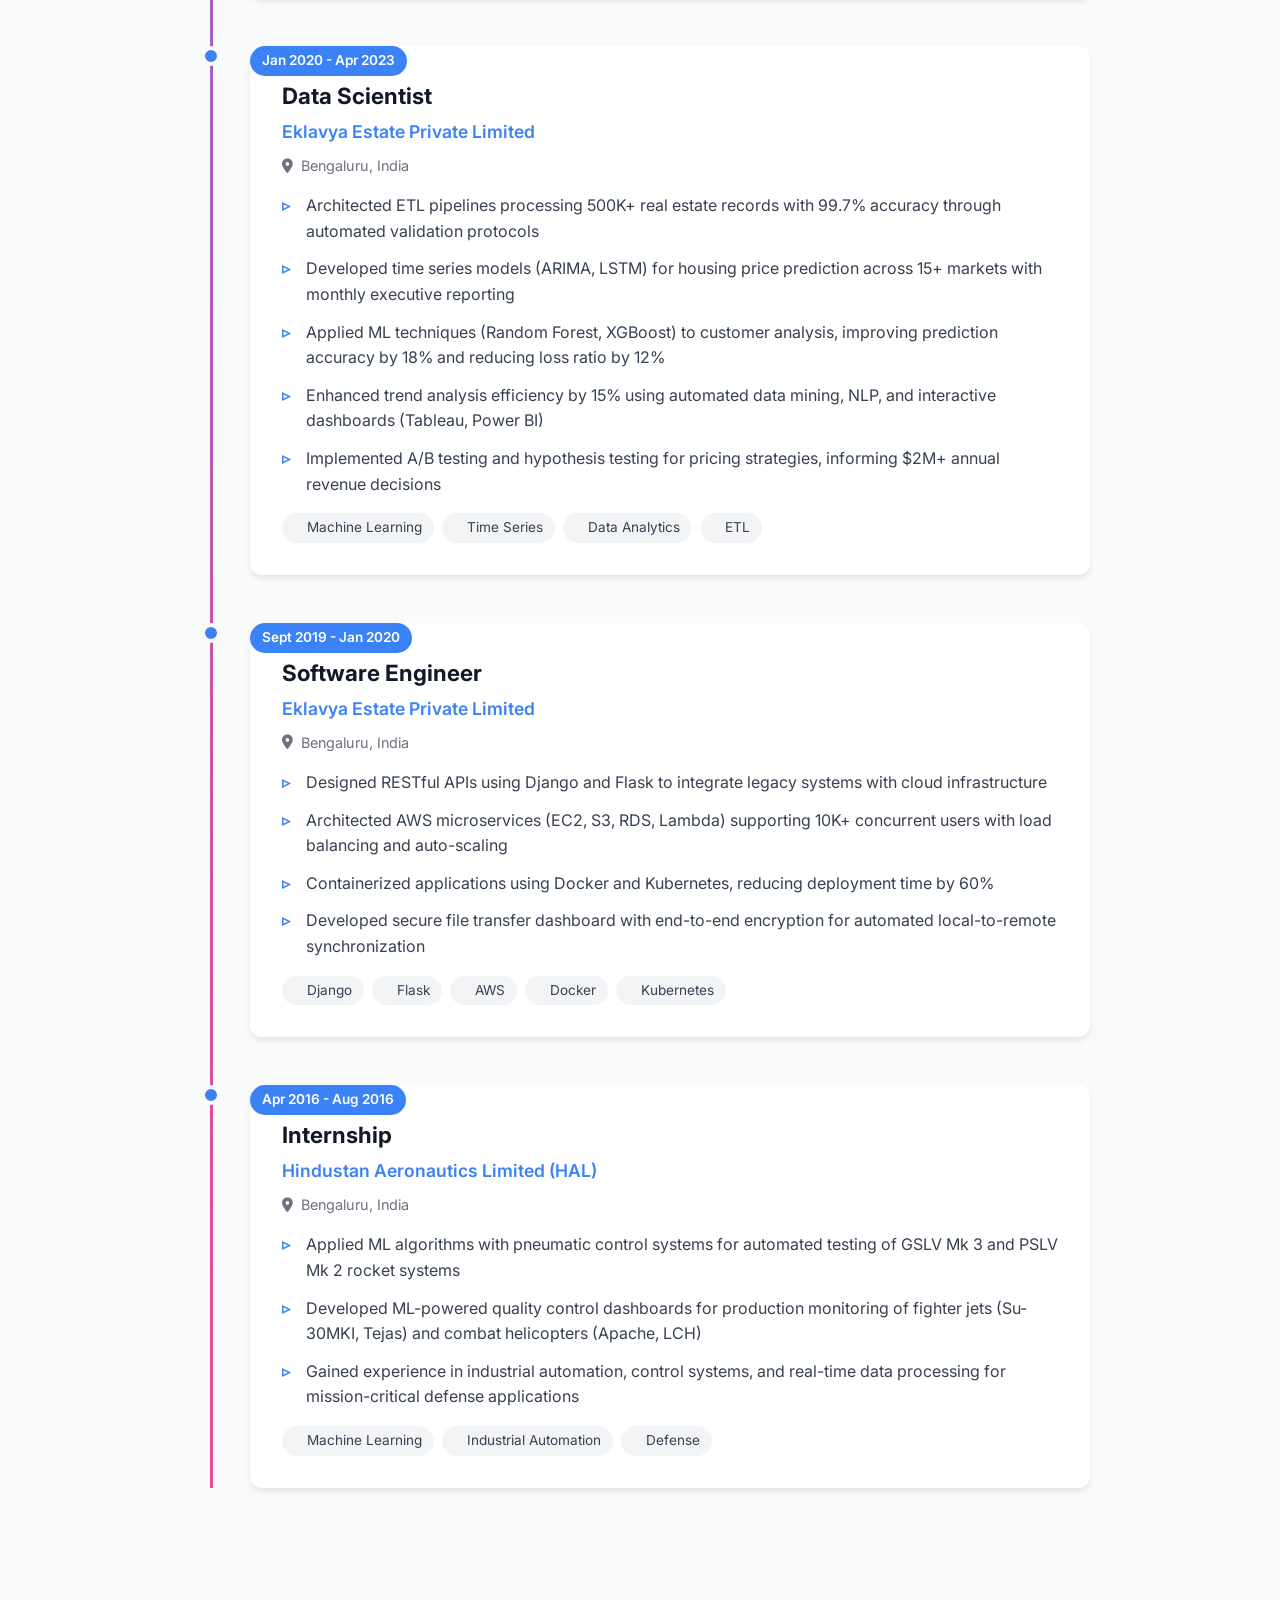
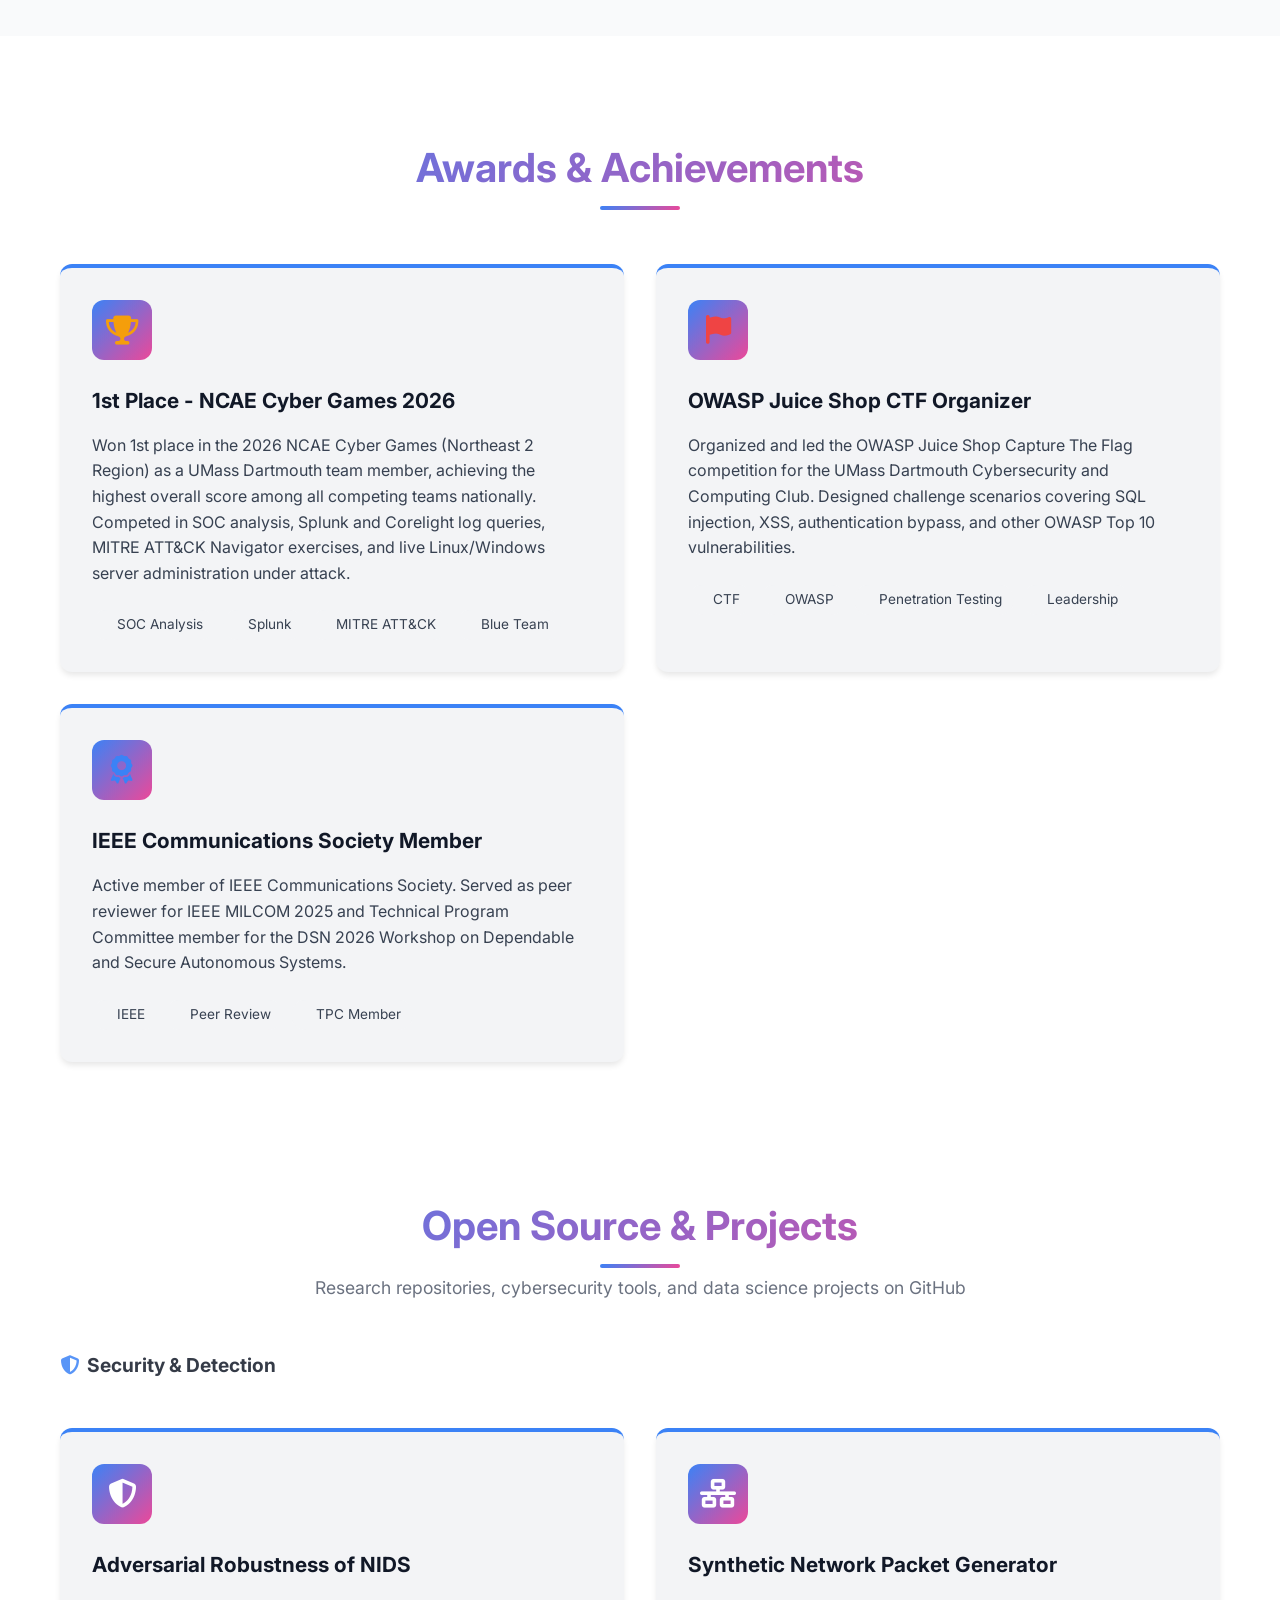
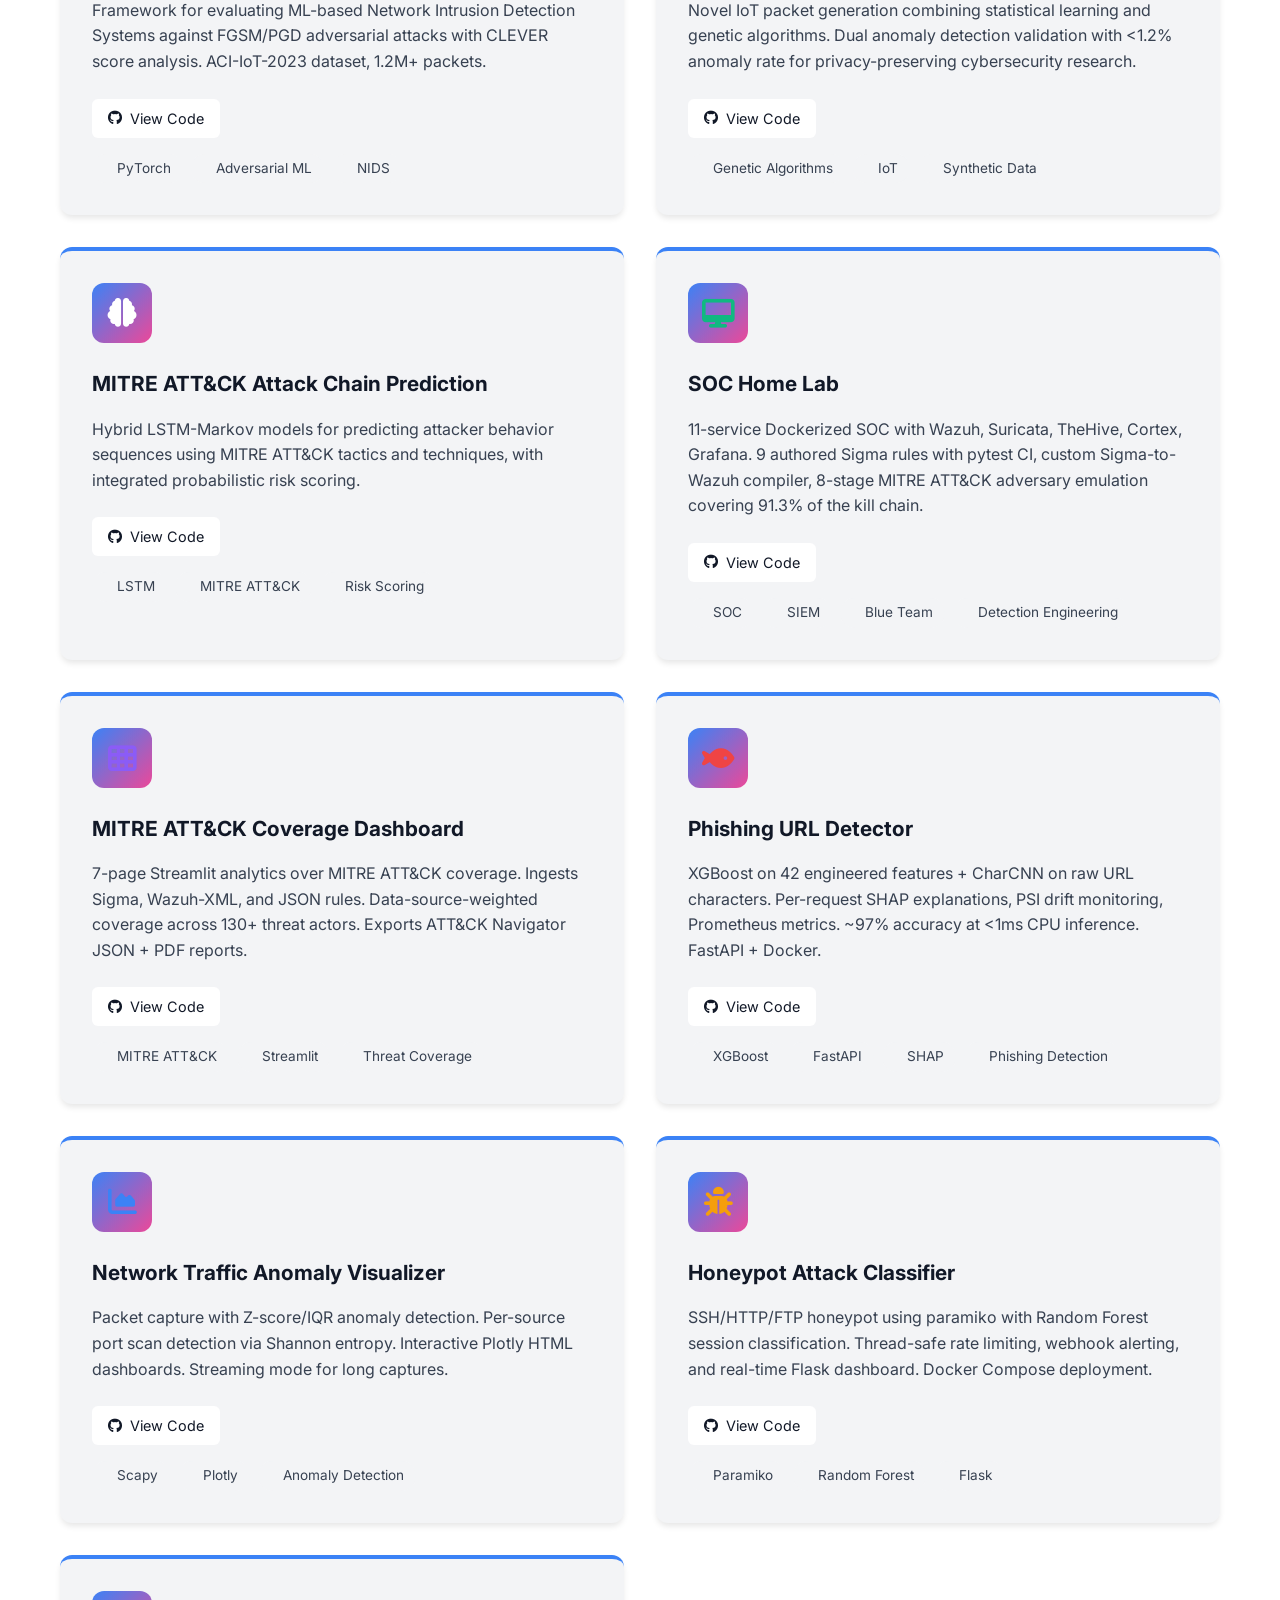
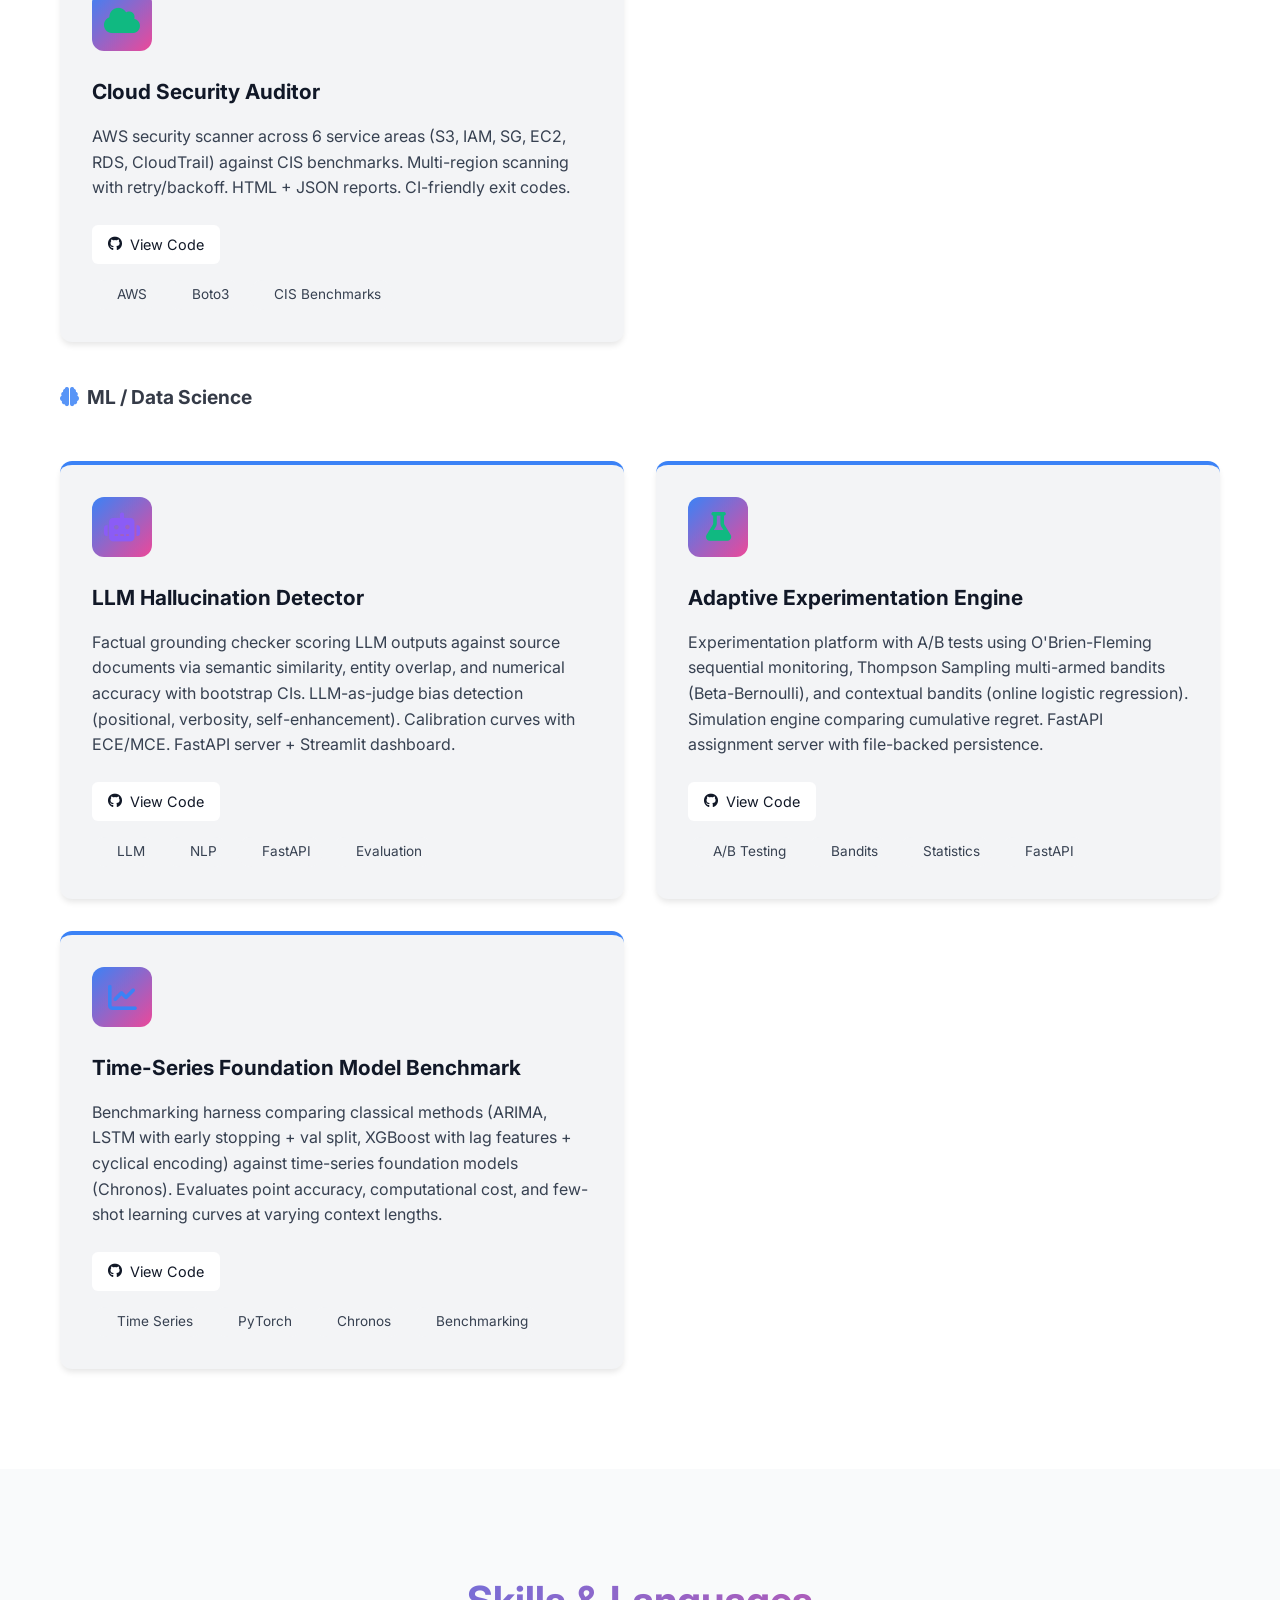
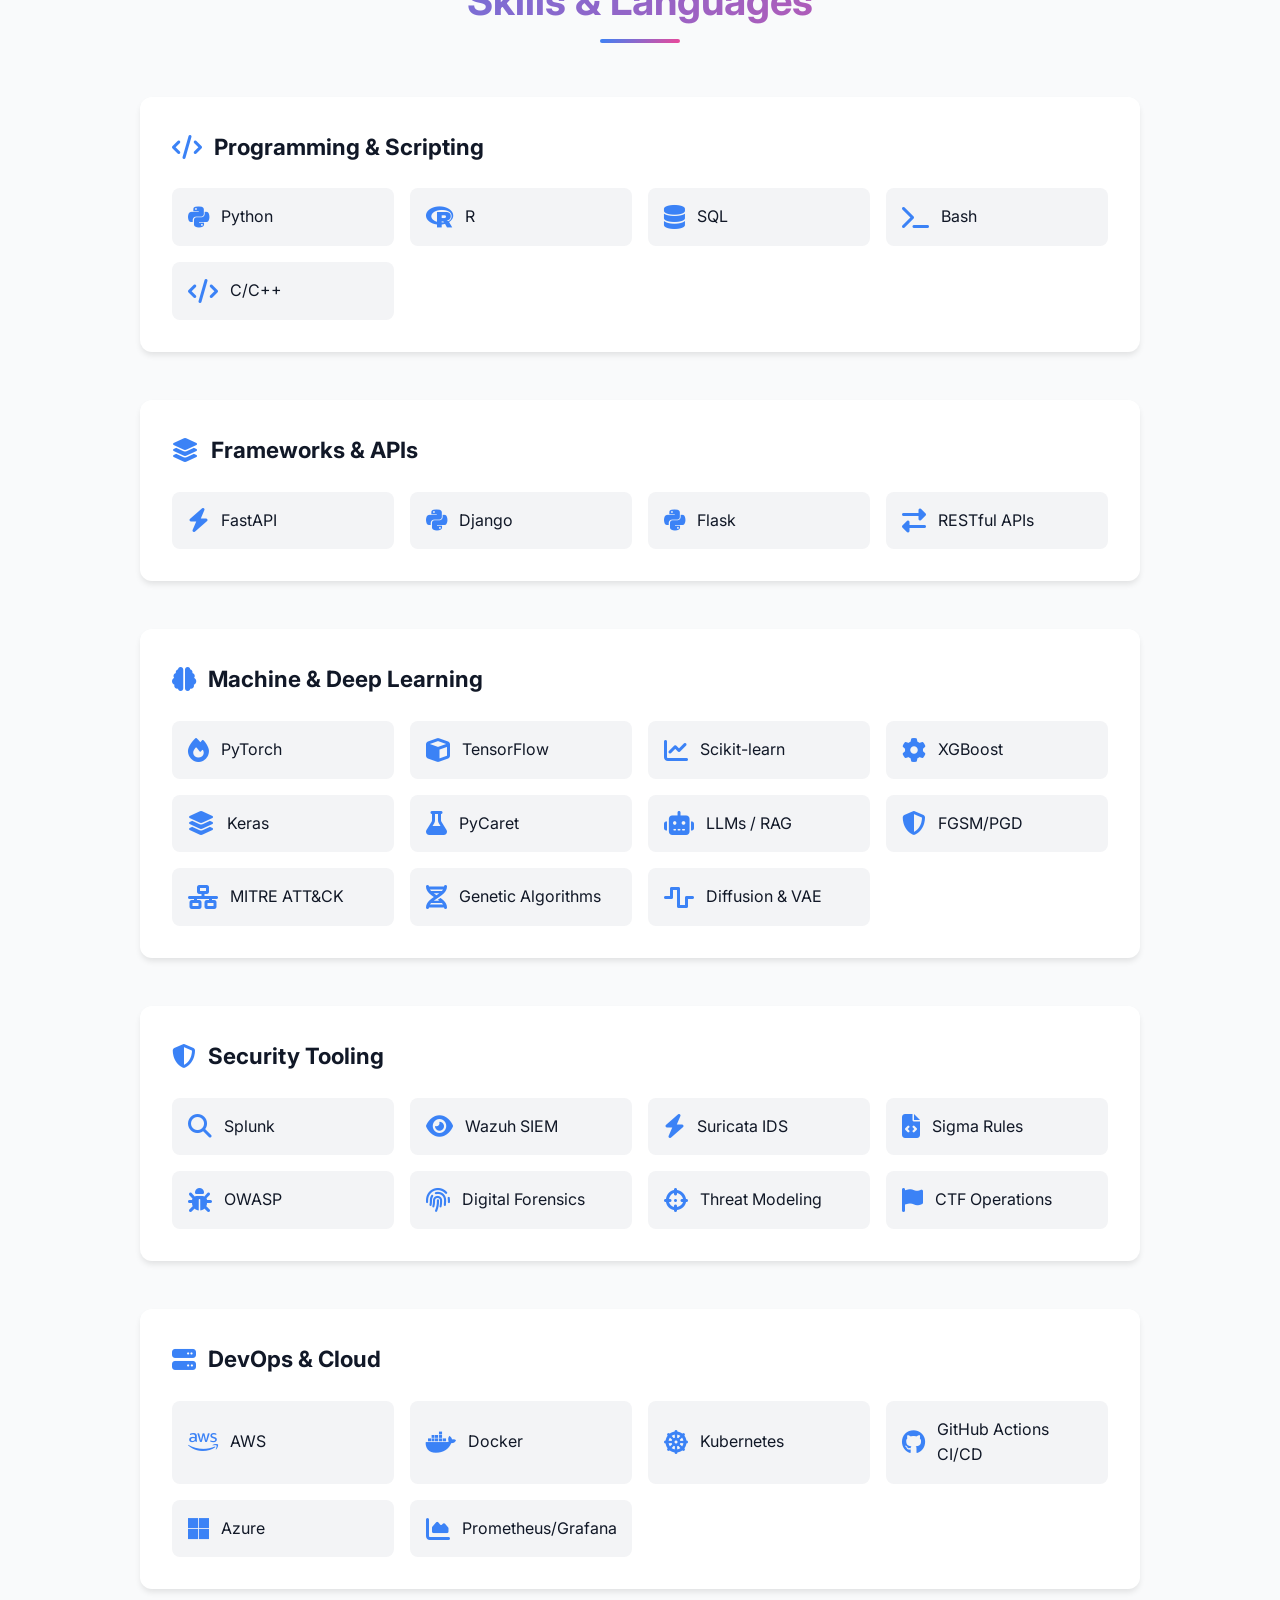
==== commit 2dc4a68a: "Update index.html" ====
--- a/index.html
+++ b/index.html
@@ -191,7 +191,7 @@
                     <div class="stat-card">
                         <div class="stat-icon"><i class="fas fa-file-alt"></i></div>
                         <div class="stat-number">4</div>
-                        <div class="stat-label">First-Author Papers<br>(1 Accepted, 3 Under Review)</div>
+                        <div class="stat-label">First-Author Papers<br>(2 Accepted, 2 Under Review)</div>
                     </div>
                     <div class="stat-card">
                         <div class="stat-icon"><i class="fas fa-trophy"></i></div>
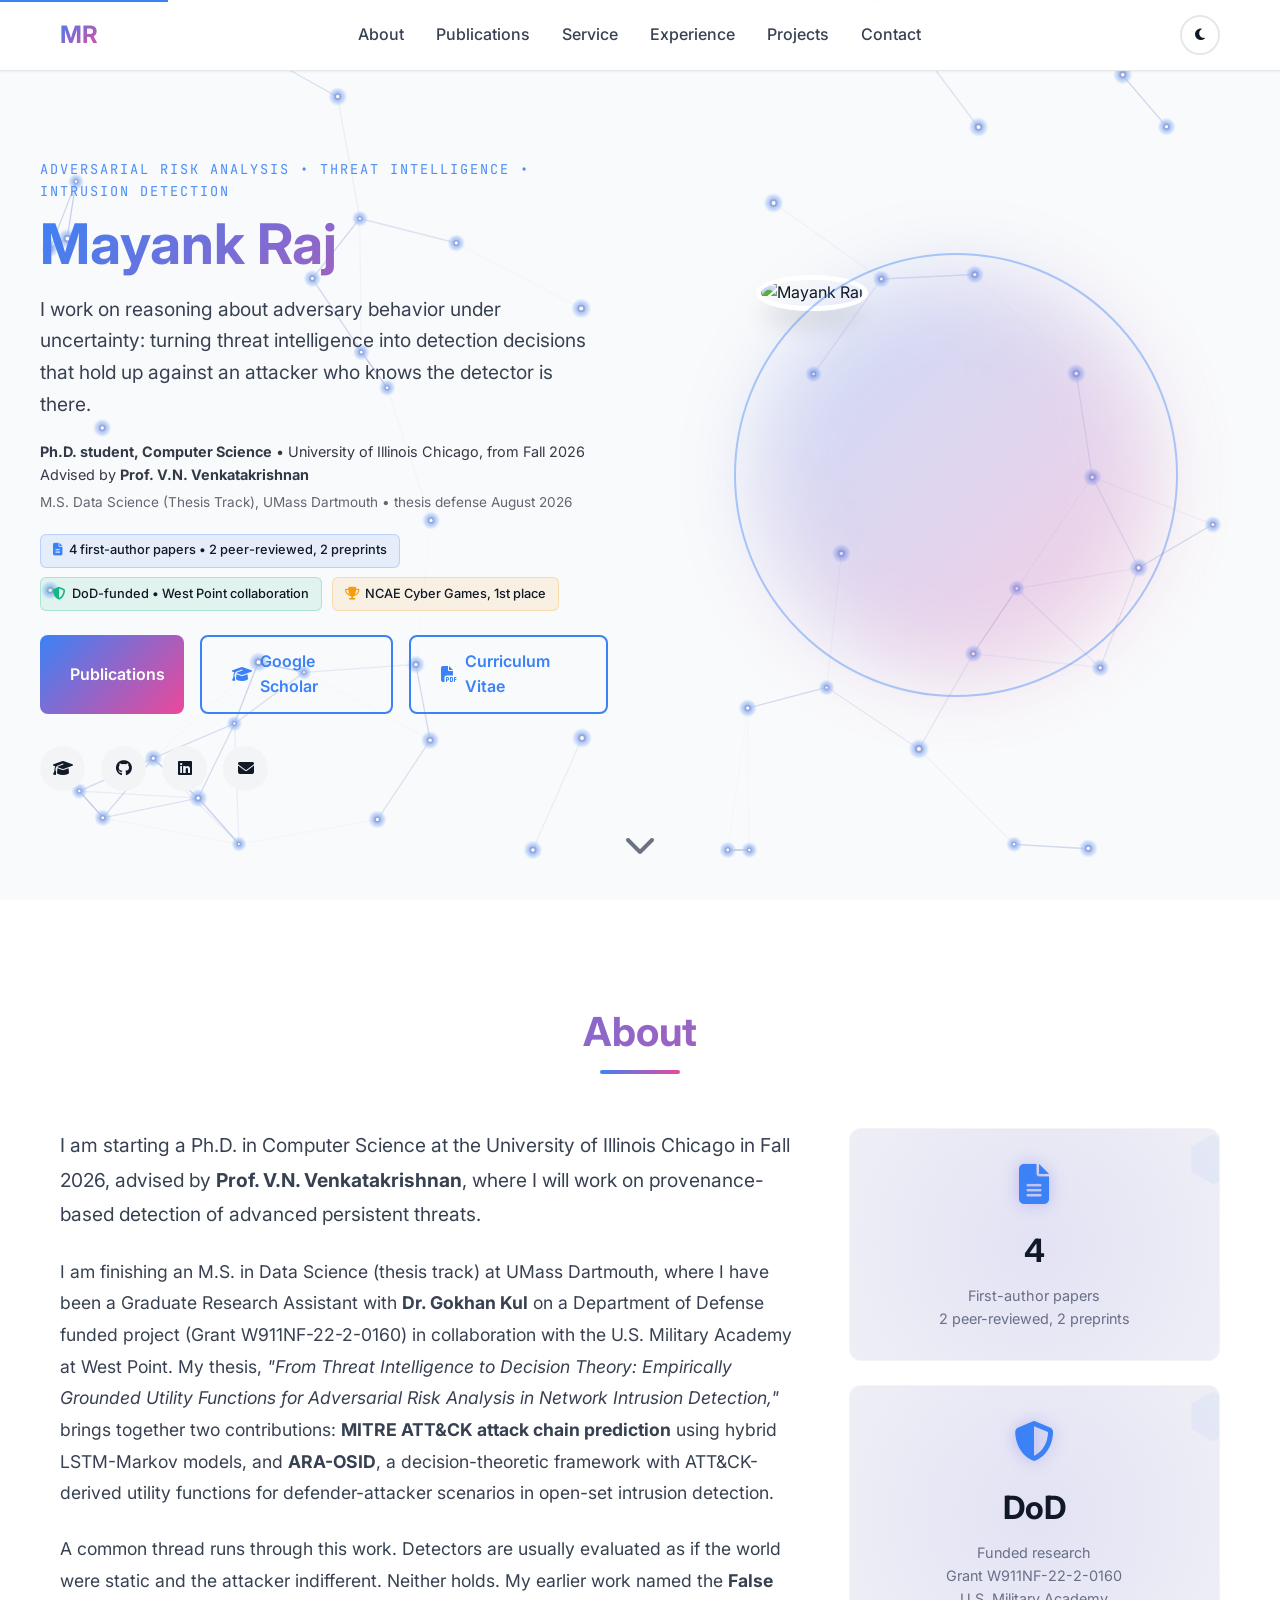
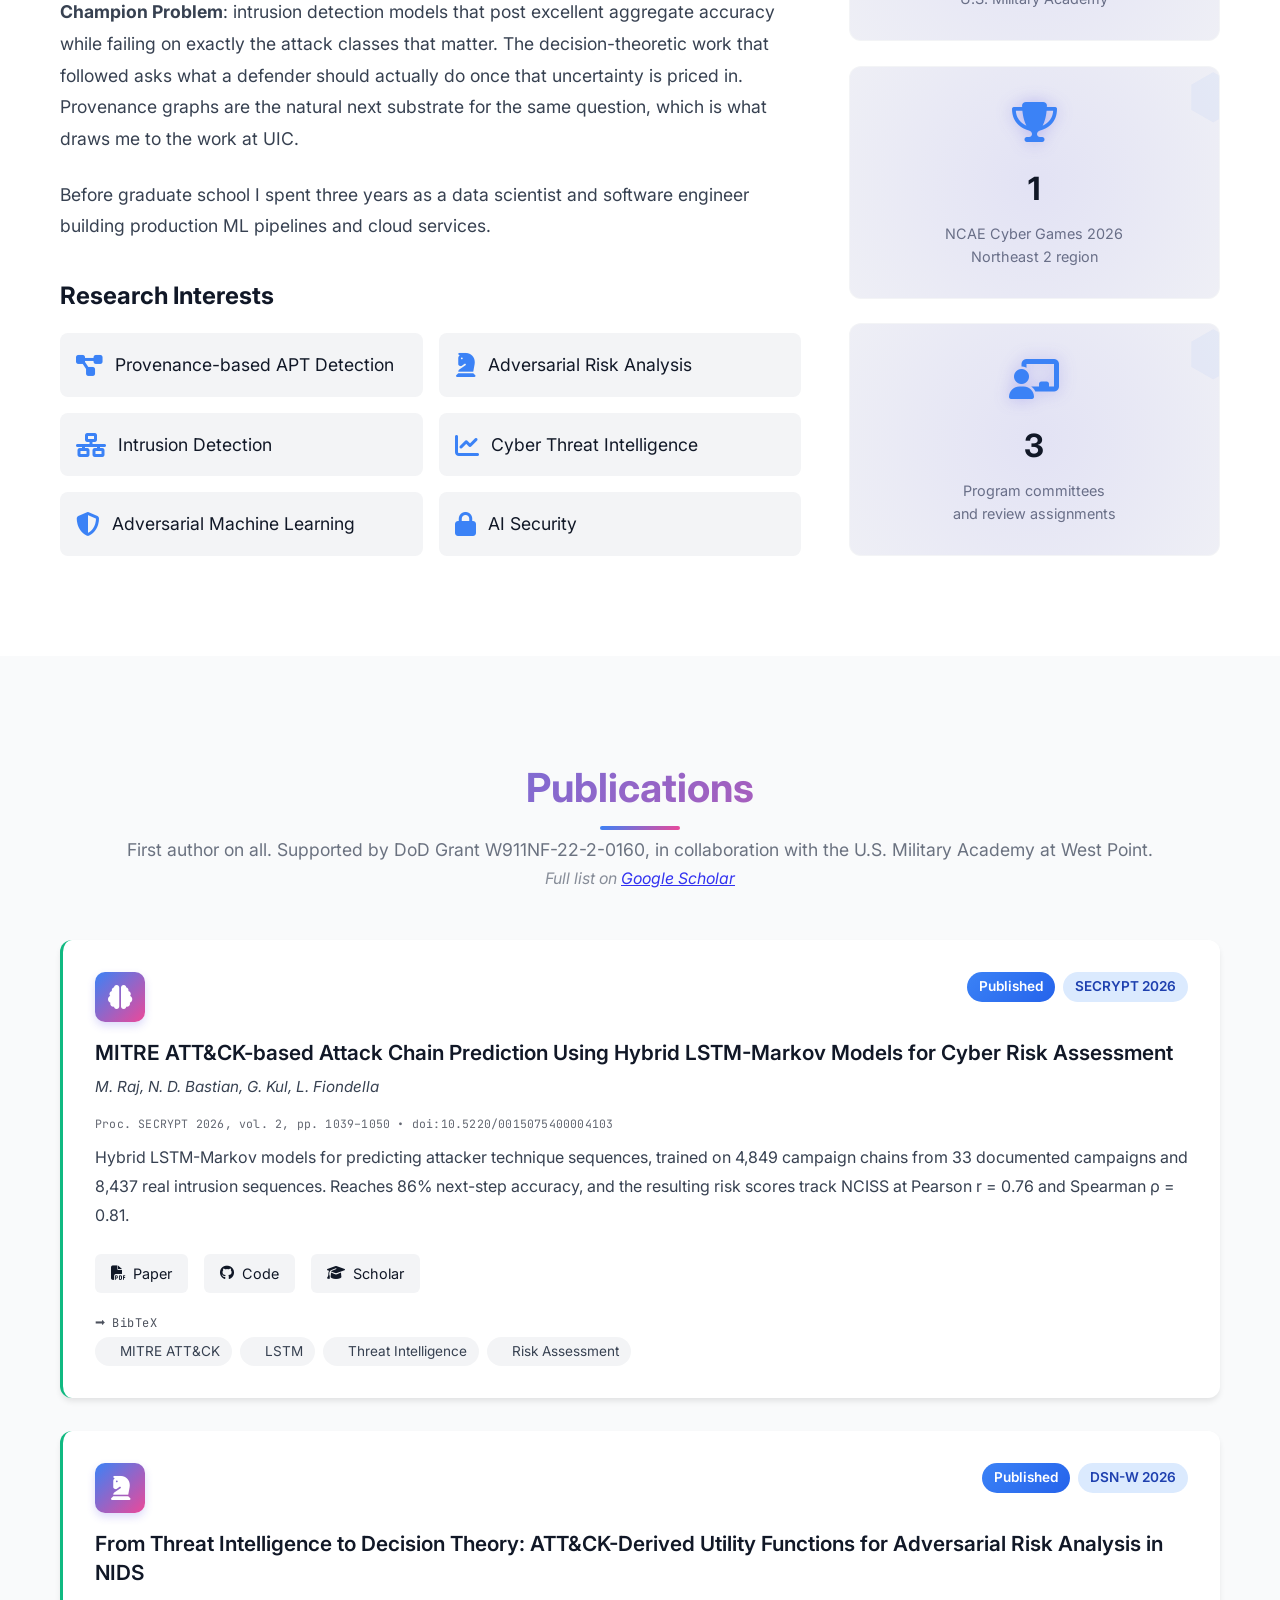
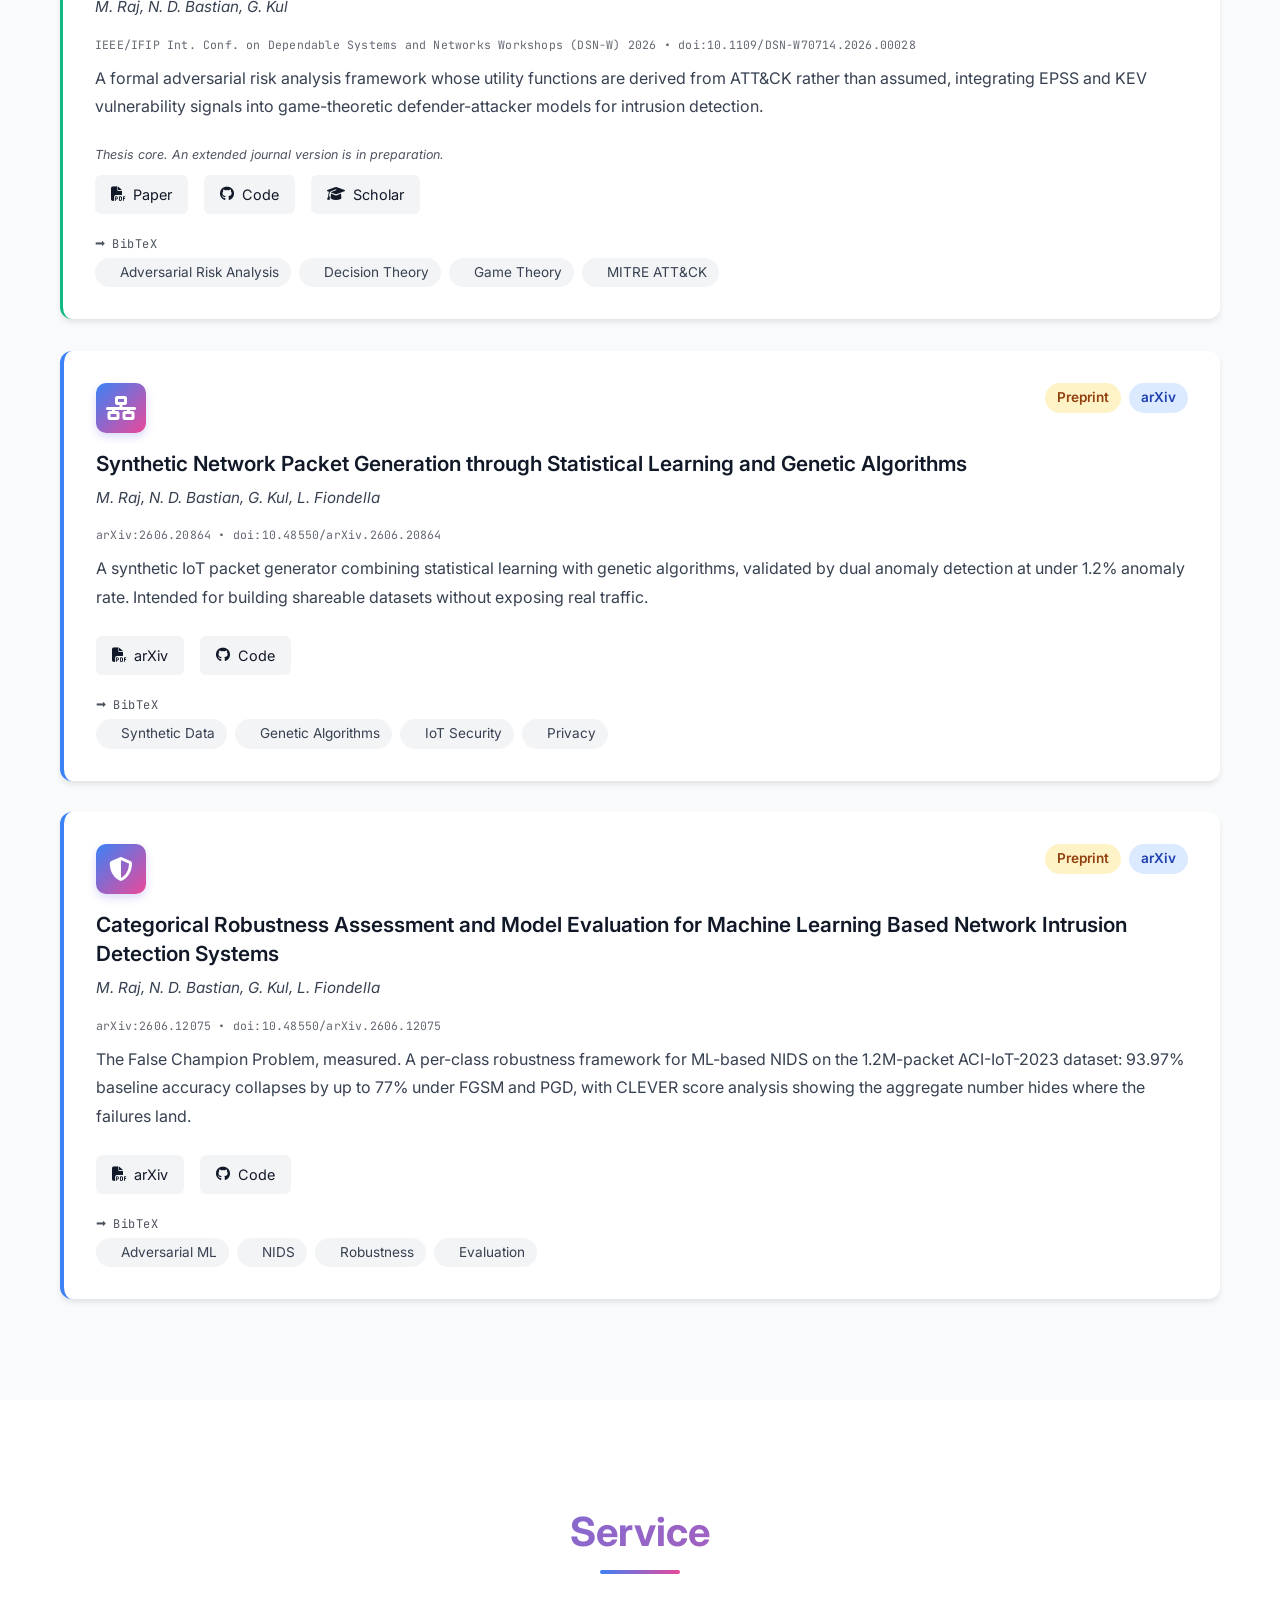
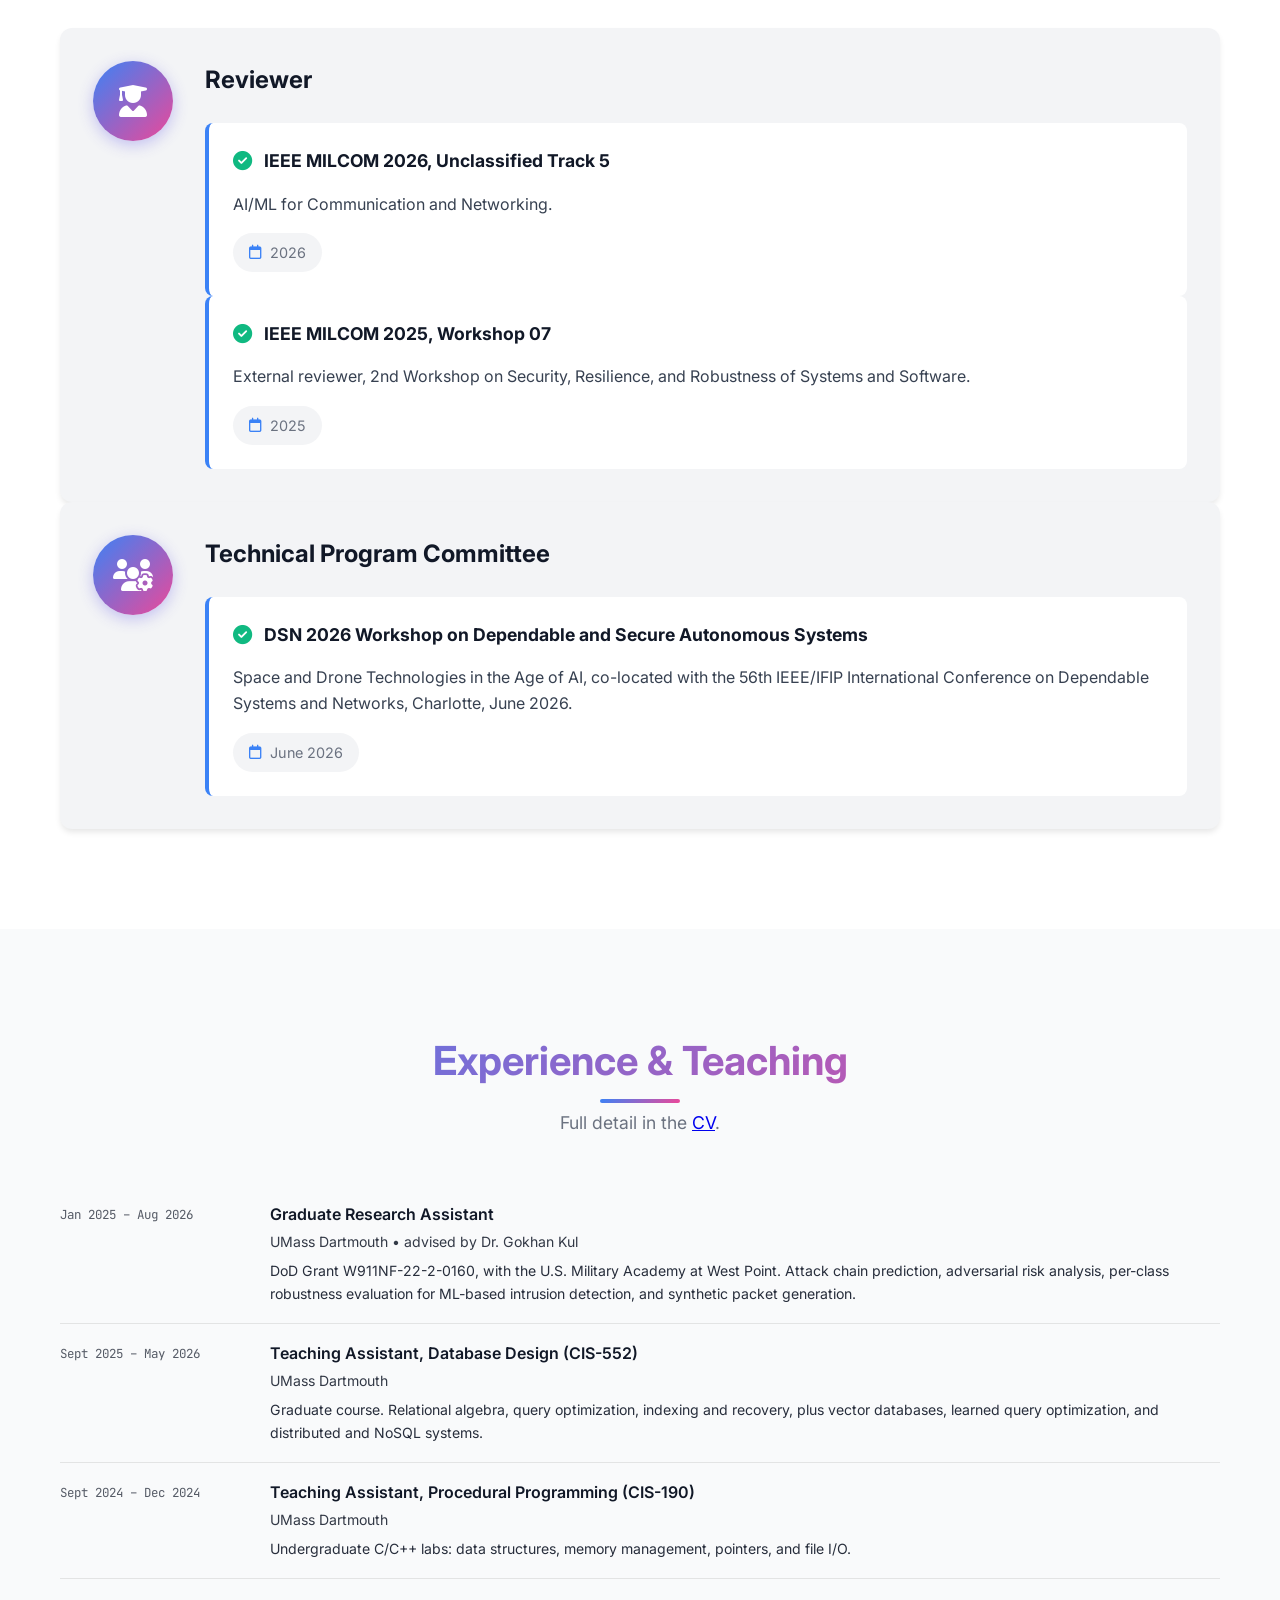
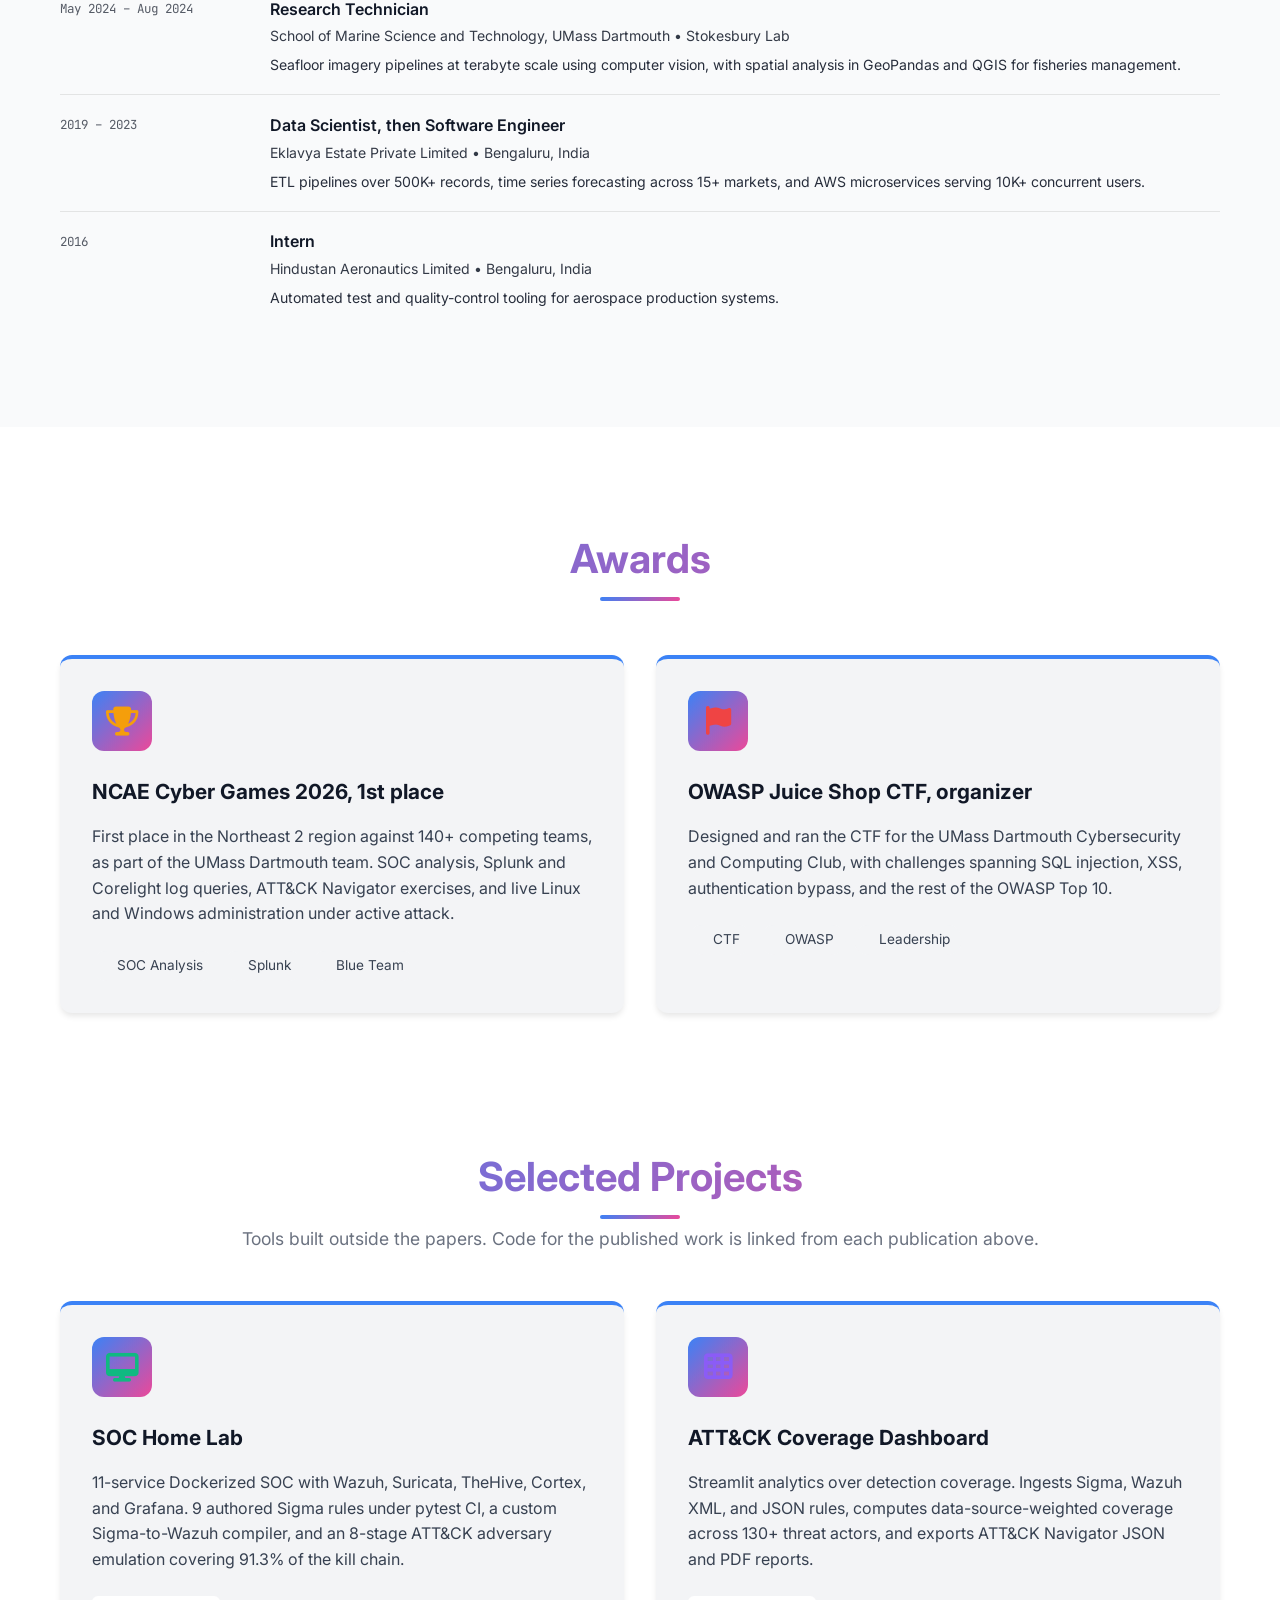
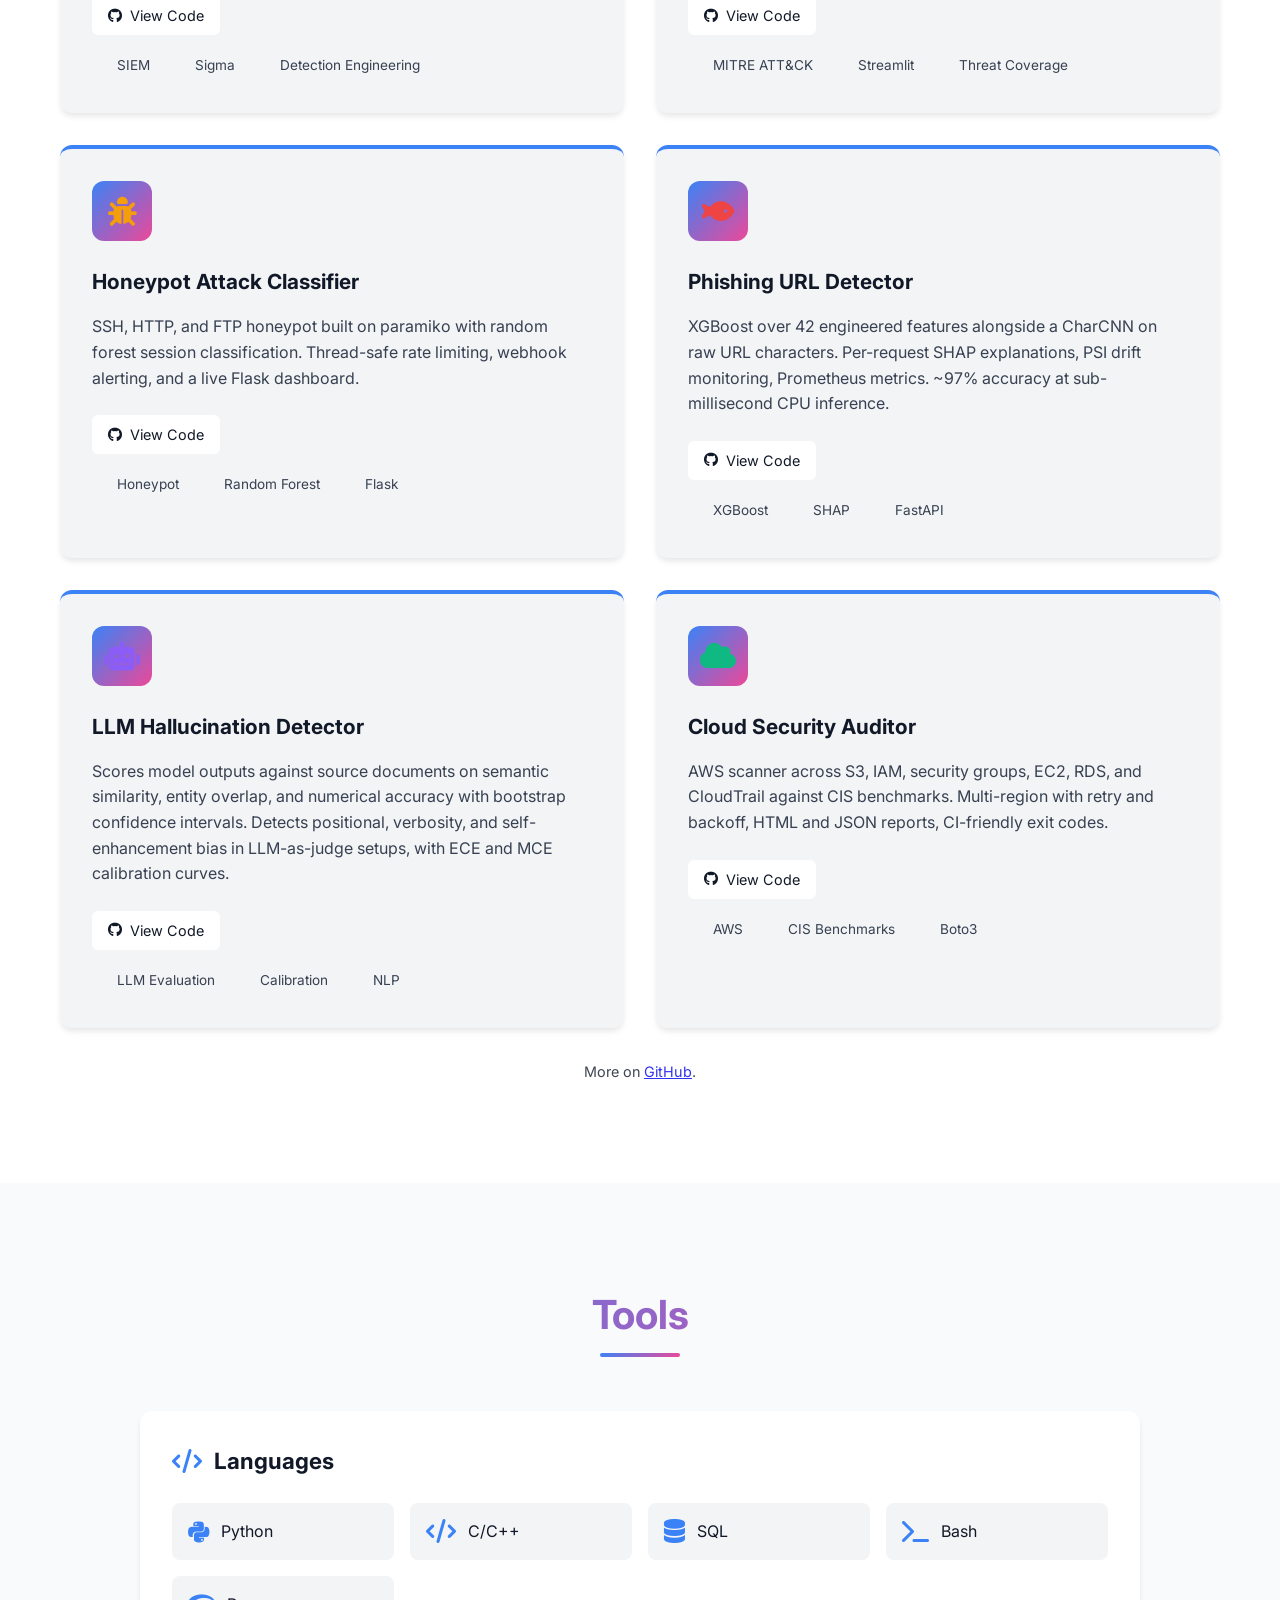
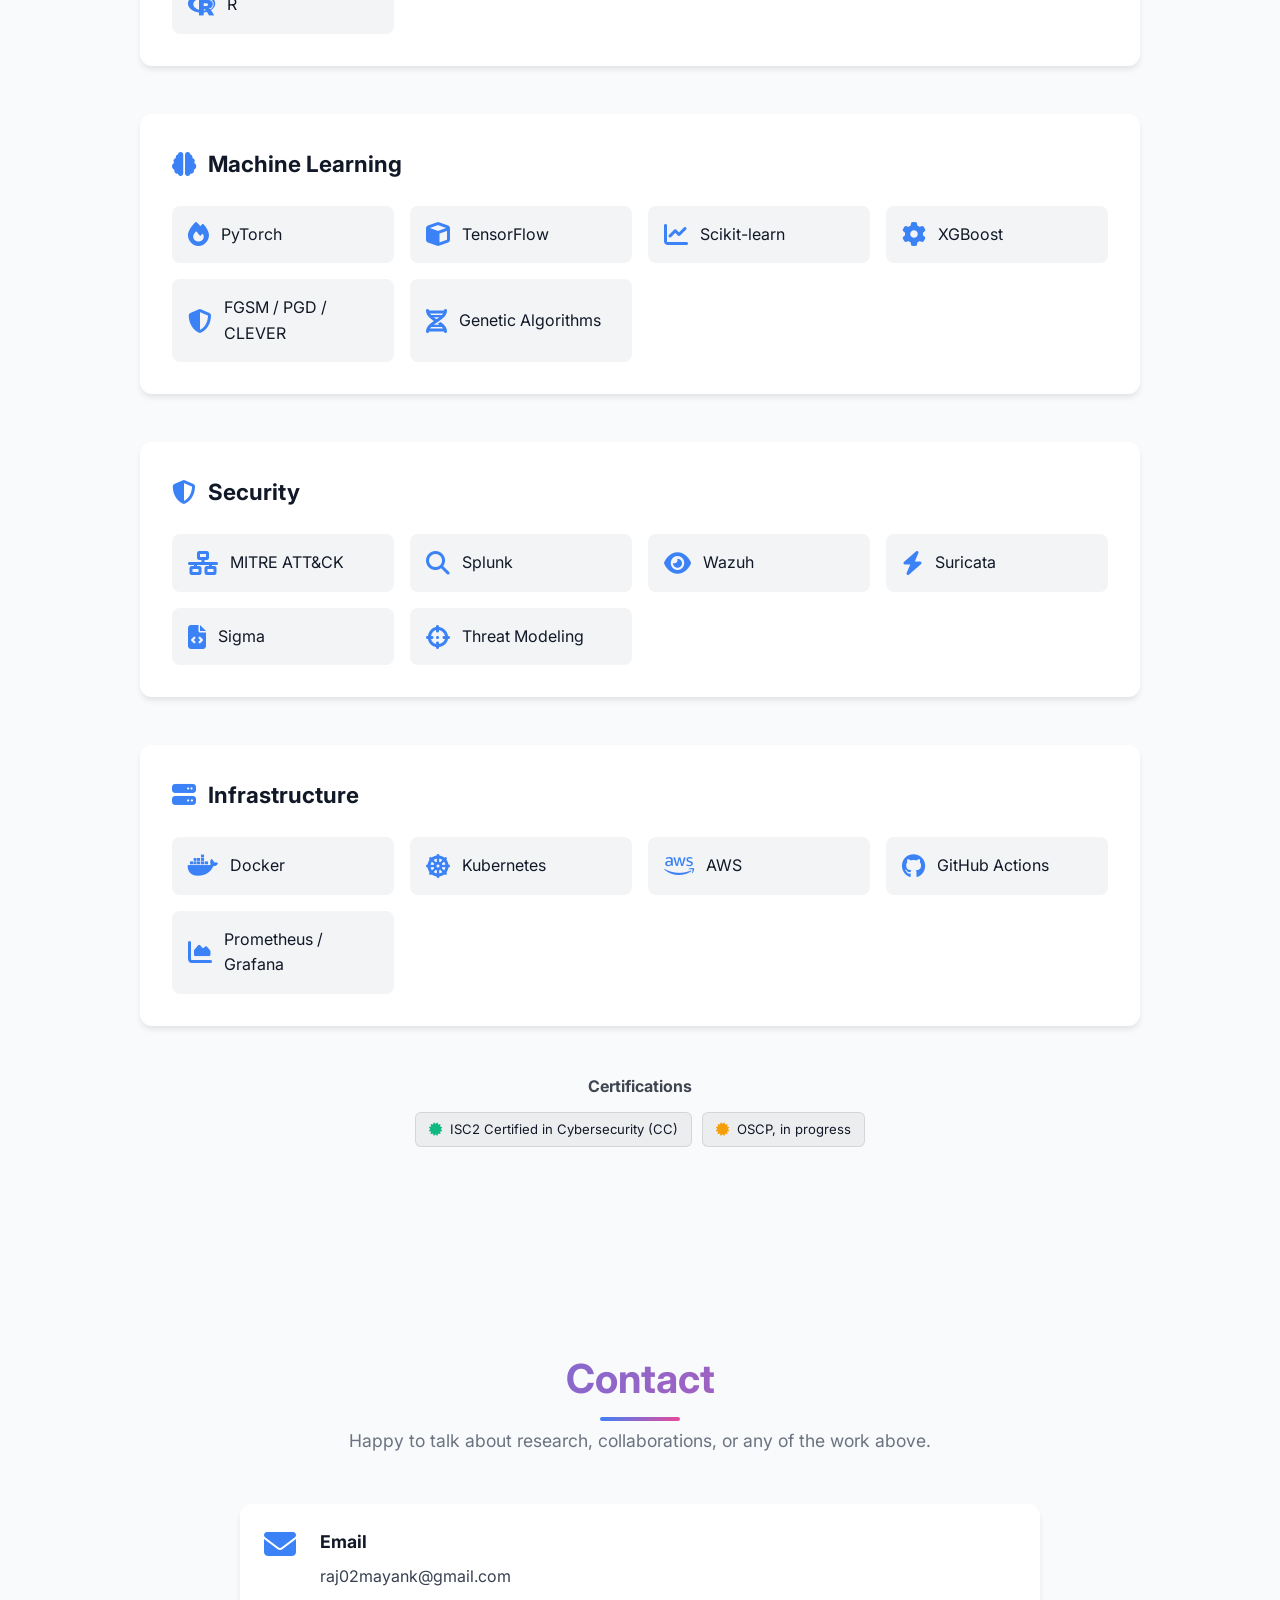
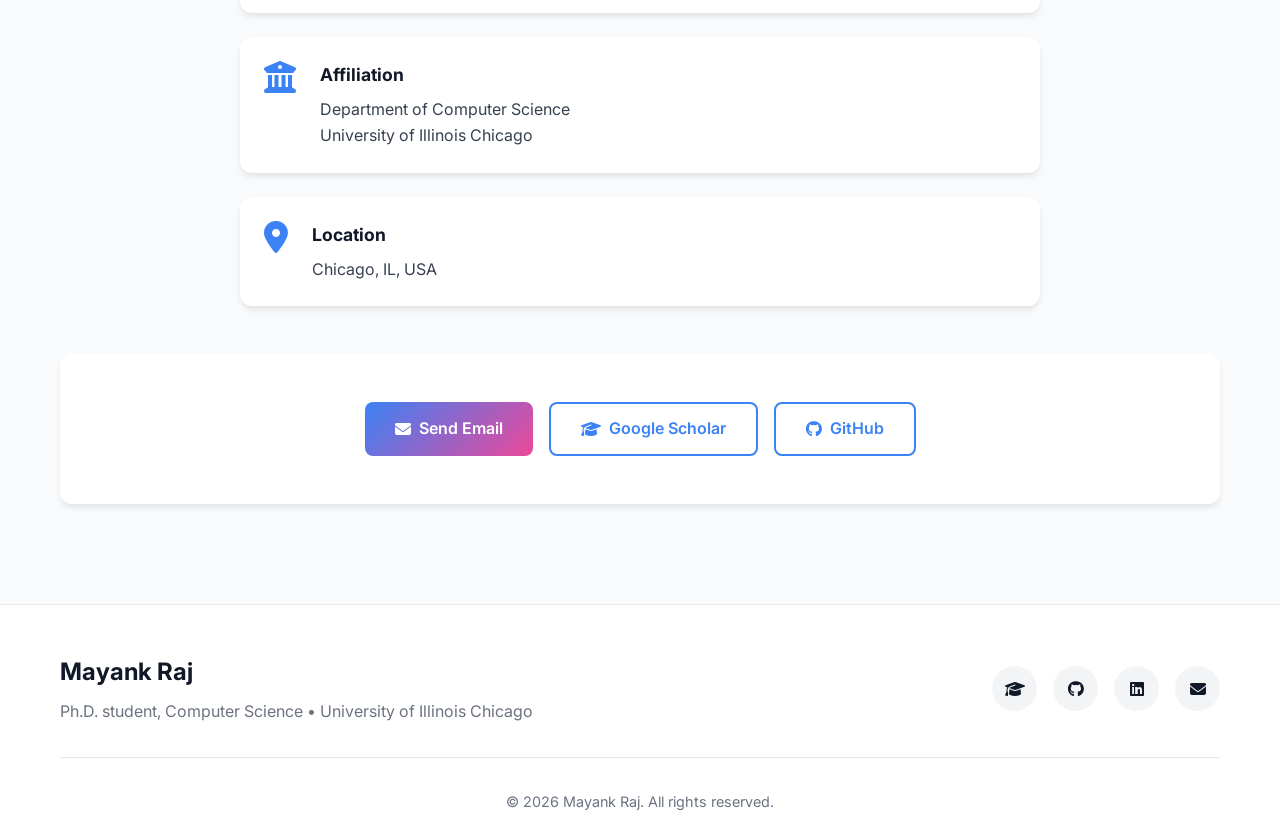
==== commit ebebf3d1: "Update index.html" ====
--- a/index.html
+++ b/index.html
@@ -3,30 +3,163 @@
 <head>
     <meta charset="UTF-8">
     <meta name="viewport" content="width=device-width, initial-scale=1.0">
-    <meta name="description" content="Mayank Raj - Cybersecurity Researcher & ML Engineer | 4 First-Author Papers (2 Accepted) | DoD-Funded Research | NCAE Cyber Games Champion">
-    <meta name="keywords" content="Mayank Raj, Cybersecurity, Machine Learning, NIDS, Adversarial ML, Research, STEM OPT, ML Engineer, Security Researcher">
+    <meta name="description" content="Mayank Raj - PhD student in Computer Science at the University of Illinois Chicago. Adversarial risk analysis, threat intelligence, and machine learning for intrusion detection.">
+    <meta name="keywords" content="Mayank Raj, adversarial risk analysis, intrusion detection, MITRE ATT&CK, provenance, APT detection, machine learning security, UIC">
     <meta name="author" content="Mayank Raj">
-    
-    <title>Mayank Raj | Cybersecurity Researcher</title>
-    
+    <link rel="canonical" href="https://mayank02raj.github.io/">
+
+    <!-- Open Graph -->
+    <meta property="og:type" content="profile">
+    <meta property="og:title" content="Mayank Raj | Security Researcher">
+    <meta property="og:description" content="PhD student in Computer Science at the University of Illinois Chicago. Adversarial risk analysis and machine learning for intrusion detection.">
+    <meta property="og:url" content="https://mayank02raj.github.io/">
+    <meta property="og:image" content="https://mayank02raj.github.io/assets/img/profile.jpg">
+
+    <title>Mayank Raj | Security Researcher</title>
+
     <!-- Google Fonts -->
     <link href="https://fonts.googleapis.com/css2?family=Inter:wght@300;400;500;600;700&family=JetBrains+Mono:wght@400;500&display=swap" rel="stylesheet">
-    
+
     <!-- Font Awesome -->
     <link rel="stylesheet" href="https://cdnjs.cloudflare.com/ajax/libs/font-awesome/6.4.0/css/all.min.css">
-    
+
     <!-- AOS Animation Library -->
     <link href="https://unpkg.com/aos@2.3.1/dist/aos.css" rel="stylesheet">
-    
+
     <link rel="stylesheet" href="assets/css/style.css">
+
+    <!-- Additive styles only. Nothing here overrides existing rules in style.css. -->
+    <style>
+        .pub-ids {
+            font-family: 'JetBrains Mono', monospace;
+            font-size: 0.72rem;
+            opacity: 0.65;
+            margin: 0.4rem 0 0.6rem;
+            letter-spacing: 0.2px;
+        }
+        .pub-note {
+            font-size: 0.78rem;
+            opacity: 0.75;
+            font-style: italic;
+            margin: 0.3rem 0 0.6rem;
+        }
+        .bibtex-block { margin-top: 0.75rem; }
+        .bibtex-block summary {
+            cursor: pointer;
+            font-family: 'JetBrains Mono', monospace;
+            font-size: 0.75rem;
+            letter-spacing: 0.5px;
+            opacity: 0.75;
+            list-style: none;
+            display: inline-flex;
+            align-items: center;
+            gap: 0.35rem;
+            padding: 0.2rem 0;
+        }
+        .bibtex-block summary::-webkit-details-marker { display: none; }
+        .bibtex-block summary:hover { opacity: 1; }
+        .bibtex-block summary::before { content: "\2b95"; font-size: 0.7rem; transition: transform 0.2s ease; display: inline-block; }
+        .bibtex-block[open] summary::before { transform: rotate(90deg); }
+        .bibtex-wrap { position: relative; }
+        .bibtex-block pre {
+            font-family: 'JetBrains Mono', monospace;
+            font-size: 0.7rem;
+            line-height: 1.55;
+            padding: 0.85rem 0.9rem;
+            border-radius: 6px;
+            overflow-x: auto;
+            margin: 0.5rem 0 0;
+            background: rgba(127, 127, 127, 0.10);
+            border: 1px solid rgba(127, 127, 127, 0.20);
+            white-space: pre;
+        }
+        .bibtex-copy {
+            position: absolute;
+            top: 0.9rem;
+            right: 0.5rem;
+            font-family: 'JetBrains Mono', monospace;
+            font-size: 0.65rem;
+            padding: 0.2rem 0.5rem;
+            border-radius: 4px;
+            cursor: pointer;
+            background: rgba(127, 127, 127, 0.18);
+            border: 1px solid rgba(127, 127, 127, 0.28);
+            color: inherit;
+        }
+        .bibtex-copy:hover { background: rgba(127, 127, 127, 0.30); }
+
+        .role-list { list-style: none; padding: 0; margin: 0; }
+        .role-item {
+            display: grid;
+            grid-template-columns: 190px 1fr;
+            gap: 1.25rem;
+            padding: 1.1rem 0;
+            border-bottom: 1px solid rgba(127, 127, 127, 0.18);
+        }
+        .role-item:last-child { border-bottom: none; }
+        .role-when {
+            font-family: 'JetBrains Mono', monospace;
+            font-size: 0.78rem;
+            opacity: 0.7;
+            padding-top: 0.15rem;
+        }
+        .role-what h4 { margin: 0 0 0.2rem; font-size: 1rem; font-weight: 600; }
+        .role-org { font-size: 0.88rem; opacity: 0.85; margin: 0 0 0.4rem; }
+        .role-what p.role-detail { font-size: 0.88rem; line-height: 1.6; margin: 0; opacity: 0.9; }
+        @media (max-width: 700px) {
+            .role-item { grid-template-columns: 1fr; gap: 0.35rem; }
+        }
+
+        .cert-inline {
+            display: flex;
+            flex-wrap: wrap;
+            gap: 0.6rem;
+            justify-content: center;
+            margin-top: 0.5rem;
+        }
+        .cert-chip {
+            display: inline-flex;
+            align-items: center;
+            gap: 0.45rem;
+            padding: 0.4rem 0.85rem;
+            border-radius: 6px;
+            font-size: 0.82rem;
+            background: rgba(127, 127, 127, 0.10);
+            border: 1px solid rgba(127, 127, 127, 0.22);
+        }
+        @media (prefers-reduced-motion: reduce) {
+            *, *::before, *::after { animation-duration: 0.001ms !important; transition-duration: 0.001ms !important; }
+        }
+    </style>
+
+    <!-- Structured data so search engines connect the name to the affiliation and profiles -->
+    <script type="application/ld+json">
+    {
+      "@context": "https://schema.org",
+      "@type": "Person",
+      "name": "Mayank Raj",
+      "url": "https://mayank02raj.github.io/",
+      "image": "https://mayank02raj.github.io/assets/img/profile.jpg",
+      "jobTitle": "PhD Student, Computer Science",
+      "affiliation": { "@type": "Organization", "name": "University of Illinois Chicago" },
+      "alumniOf": { "@type": "Organization", "name": "University of Massachusetts Dartmouth" },
+      "email": "mailto:raj02mayank@gmail.com",
+      "knowsAbout": ["Intrusion Detection", "Adversarial Risk Analysis", "Cyber Threat Intelligence", "Machine Learning Security", "Provenance Analysis"],
+      "sameAs": [
+        "https://scholar.google.com/citations?user=AtN6P1QAAAAJ",
+        "https://github.com/mayank02raj",
+        "https://www.linkedin.com/in/mayank02raj"
+      ]
+    }
+    </script>
 </head>
 <body class="light-mode">
     <!-- Animated Network Background Canvas -->
     <canvas id="networkCanvas" class="network-canvas"></canvas>
-    
+
     <!-- Particle System -->
     <div class="particles-container" id="particles"></div>
-    
+
     <!-- Cybersecurity Background Animation -->
     <div class="cyber-background"></div>
 
@@ -36,13 +169,10 @@
             <a href="#home" class="nav-logo">MR</a>
             <ul class="nav-menu" id="nav-menu">
                 <li><a href="#about" class="nav-link">About</a></li>
-                <li><a href="#research" class="nav-link">Research</a></li>
-                <li><a href="#scholar-services" class="nav-link">Scholar Services</a></li>
+                <li><a href="#publications" class="nav-link">Publications</a></li>
+                <li><a href="#service" class="nav-link">Service</a></li>
                 <li><a href="#experience" class="nav-link">Experience</a></li>
-                <li><a href="#awards" class="nav-link">Awards</a></li>
                 <li><a href="#projects" class="nav-link">Projects</a></li>
-                <li><a href="#skills" class="nav-link">Skills</a></li>
-                <li><a href="#certifications" class="nav-link">Certifications</a></li>
                 <li><a href="#contact" class="nav-link">Contact</a></li>
             </ul>
             <div class="nav-actions">
@@ -63,50 +193,55 @@
     <section id="home" class="hero">
         <div class="hero-container">
             <div class="hero-content" data-aos="fade-up">
-                <p class="hero-eyebrow" style="font-family: 'JetBrains Mono', monospace; font-size: 0.85rem; letter-spacing: 2px; text-transform: uppercase; color: var(--primary-color); margin-bottom: 0.5rem; opacity: 0.9;">Cybersecurity Research &bull; Adversarial ML &bull; Network Defense</p>
+                <p class="hero-eyebrow" style="font-family: 'JetBrains Mono', monospace; font-size: 0.85rem; letter-spacing: 2px; text-transform: uppercase; color: var(--primary-color); margin-bottom: 0.5rem; opacity: 0.9;">Adversarial Risk Analysis &bull; Threat Intelligence &bull; Intrusion Detection</p>
                 <h1 class="hero-title">
                     <span class="gradient-text">Mayank Raj</span>
                 </h1>
-                <p class="hero-subtitle" style="font-size: 1.3rem; max-width: 600px; line-height: 1.6;">
-                    I break ML-based security systems to make them unbreakable. 
-                    4 first-author papers. DoD-funded. NCAE champion.
+                <p class="hero-subtitle" style="font-size: 1.2rem; max-width: 640px; line-height: 1.65;">
+                    I work on reasoning about adversary behavior under uncertainty: turning threat
+                    intelligence into detection decisions that hold up against an attacker who knows
+                    the detector is there.
                 </p>
 
+                <p style="font-size: 0.9rem; opacity: 0.85; margin: 1.25rem 0 0.35rem; line-height: 1.6;">
+                    <strong>Ph.D. student, Computer Science</strong> &bull; University of Illinois Chicago, from Fall 2026<br>
+                    Advised by <strong>Prof. V.N. Venkatakrishnan</strong>
+                </p>
+                <p style="font-size: 0.85rem; opacity: 0.65; margin-bottom: 1.25rem;">
+                    M.S. Data Science (Thesis Track), UMass Dartmouth &bull; thesis defense August 2026
+                </p>
+
                 <!-- Proof points as visual badges -->
-                <div style="display: flex; flex-wrap: wrap; gap: 0.6rem; margin: 1.5rem 0;">
+                <div style="display: flex; flex-wrap: wrap; gap: 0.6rem; margin: 0 0 1.5rem;">
                     <span style="display: inline-flex; align-items: center; gap: 0.4rem; background: rgba(59,130,246,0.1); border: 1px solid rgba(59,130,246,0.25); padding: 0.35rem 0.75rem; border-radius: 6px; font-size: 0.8rem; font-weight: 500;">
-                        <i class="fas fa-file-alt" style="color: var(--primary-color);"></i> 4 Papers (2 Accepted, 2 Under Review)
+                        <i class="fas fa-file-alt" style="color: var(--primary-color);"></i> 4 first-author papers &bull; 2 peer-reviewed, 2 preprints
+                    </span>
+                    <span style="display: inline-flex; align-items: center; gap: 0.4rem; background: rgba(16,185,129,0.1); border: 1px solid rgba(16,185,129,0.25); padding: 0.35rem 0.75rem; border-radius: 6px; font-size: 0.8rem; font-weight: 500;">
+                        <i class="fas fa-shield-alt" style="color: #10b981;"></i> DoD-funded &bull; West Point collaboration
                     </span>
                     <span style="display: inline-flex; align-items: center; gap: 0.4rem; background: rgba(245,158,11,0.1); border: 1px solid rgba(245,158,11,0.25); padding: 0.35rem 0.75rem; border-radius: 6px; font-size: 0.8rem; font-weight: 500;">
-                        <i class="fas fa-trophy" style="color: #f59e0b;"></i> NCAE Cyber Games 1st Place
+                        <i class="fas fa-trophy" style="color: #f59e0b;"></i> NCAE Cyber Games, 1st place
                     </span>
-                    <span style="display: inline-flex; align-items: center; gap: 0.4rem; background: rgba(16,185,129,0.1); border: 1px solid rgba(16,185,129,0.25); padding: 0.35rem 0.75rem; border-radius: 6px; font-size: 0.8rem; font-weight: 500;">
-                        <i class="fas fa-shield-alt" style="color: #10b981;"></i> DoD &bull; West Point Collaboration
-                    </span>
-                    <span style="display: inline-flex; align-items: center; gap: 0.4rem; background: rgba(139,92,246,0.1); border: 1px solid rgba(139,92,246,0.25); padding: 0.35rem 0.75rem; border-radius: 6px; font-size: 0.8rem; font-weight: 500;">
-                        <i class="fas fa-check-circle" style="color: #8b5cf6;"></i> STEM OPT &bull; 3 Yrs U.S. Work Auth
-                    </span>
-                </div>
-
-                <p style="font-size: 0.85rem; opacity: 0.7; margin-bottom: 1.5rem;">
-                    MS Data Science (Thesis Track) &bull; UMass Dartmouth &bull; Graduating May 2026
-                </p>
+                </div>
 
                 <div class="hero-buttons">
-                    <a href="#research" class="btn btn-primary">View Research</a>
-                    <a href="assets/cv.pdf" target="_blank" class="btn btn-secondary">
-                        <i class="fas fa-file-pdf"></i> Download Resume
+                    <a href="#publications" class="btn btn-primary">Publications</a>
+                    <a href="https://scholar.google.com/citations?user=AtN6P1QAAAAJ" target="_blank" rel="noopener" class="btn btn-secondary">
+                        <i class="fas fa-graduation-cap"></i> Google Scholar
                     </a>
-                    <a href="mailto:raj02mayank@gmail.com" class="btn btn-secondary">
-                        <i class="fas fa-envelope"></i> Hire Me
+                    <a href="assets/cv.pdf" target="_blank" rel="noopener" class="btn btn-secondary">
+                        <i class="fas fa-file-pdf"></i> Curriculum Vitae
                     </a>
                 </div>
                 <div class="social-links">
-                    <a href="https://www.linkedin.com/in/mayank02raj" target="_blank" aria-label="LinkedIn">
+                    <a href="https://scholar.google.com/citations?user=AtN6P1QAAAAJ" target="_blank" rel="noopener" aria-label="Google Scholar">
+                        <i class="fas fa-graduation-cap"></i>
+                    </a>
+                    <a href="https://github.com/mayank02raj" target="_blank" rel="noopener" aria-label="GitHub">
+                        <i class="fab fa-github"></i>
+                    </a>
+                    <a href="https://www.linkedin.com/in/mayank02raj" target="_blank" rel="noopener" aria-label="LinkedIn">
                         <i class="fab fa-linkedin"></i>
-                    </a>
-                    <a href="https://github.com/mayank02raj" target="_blank" aria-label="GitHub">
-                        <i class="fab fa-github"></i>
                     </a>
                     <a href="mailto:raj02mayank@gmail.com" aria-label="Email">
                         <i class="fas fa-envelope"></i>
@@ -121,7 +256,7 @@
             </div>
         </div>
         <div class="scroll-indicator">
-            <a href="#about">
+            <a href="#about" aria-label="Scroll to about section">
                 <i class="fas fa-chevron-down"></i>
             </a>
         </div>
@@ -130,166 +265,257 @@
     <!-- About Section -->
     <section id="about" class="about">
         <div class="container">
-            <h2 class="section-title" data-aos="fade-up">About Me</h2>
+            <h2 class="section-title" data-aos="fade-up">About</h2>
             <div class="about-content">
                 <div class="about-text" data-aos="fade-right">
                     <p class="lead">
-                        I'm completing my MS in Data Science (thesis track) at the University of Massachusetts Dartmouth, 
-                        working as a Graduate Research Assistant under 
-                        <strong>Dr. Gokhan Kul</strong> on Department of Defense-funded cybersecurity research 
-                        in collaboration with the U.S. Military Academy at West Point.
+                        I am starting a Ph.D. in Computer Science at the University of Illinois Chicago in
+                        Fall 2026, advised by <strong>Prof. V.N. Venkatakrishnan</strong>, where I will work on
+                        provenance-based detection of advanced persistent threats.
                     </p>
                     <p>
-                        My thesis research falls under the DoD-funded project 
-                        <em>"Resilience Engineering of ML-enabled Open World Recognition for Network Intrusion Detection Systems"</em> 
-                        (Grant W911NF-22-2-0160). My work centers on two core contributions: 
-                        <strong>MITRE ATT&CK-based attack chain prediction</strong> using hybrid LSTM-Markov models, and 
-                        <strong>Adversarial Risk Analysis (ARA-OSID)</strong>, a decision-theoretic framework with ATT&CK-derived 
-                        utility functions for defender-attacker scenarios in NIDS. My earlier research addressed what I call the 
-                        <strong>False Champion Problem</strong>: ML-based intrusion detection systems that achieve high aggregate accuracy 
-                        while failing catastrophically on critical attack classes. I've authored <strong>four first-author papers</strong> across these areas (1 accepted at DSN, 3 under review).
+                        I am finishing an M.S. in Data Science (thesis track) at UMass Dartmouth, where I have been a
+                        Graduate Research Assistant with <strong>Dr. Gokhan Kul</strong> on a Department of Defense
+                        funded project (Grant W911NF-22-2-0160) in collaboration with the U.S. Military Academy at
+                        West Point. My thesis, <em>"From Threat Intelligence to Decision Theory: Empirically Grounded
+                        Utility Functions for Adversarial Risk Analysis in Network Intrusion Detection,"</em> brings
+                        together two contributions: <strong>MITRE ATT&amp;CK attack chain prediction</strong> using
+                        hybrid LSTM-Markov models, and <strong>ARA-OSID</strong>, a decision-theoretic framework with
+                        ATT&amp;CK-derived utility functions for defender-attacker scenarios in open-set intrusion
+                        detection.
                     </p>
                     <p>
-                        Before graduate school, I spent 3+ years as a Data Scientist and Software Engineer building 
-                        production ML pipelines, time series models, and cloud-native services on AWS. I'm seeking 
-                        <strong>research scientist, ML engineer, and cybersecurity engineer</strong> roles where I can 
-                        apply both research depth and engineering skills. <strong>STEM OPT eligible with 3 years of U.S. work authorization.</strong>
-                    </p>
-                    
+                        A common thread runs through this work. Detectors are usually evaluated as if the world were
+                        static and the attacker indifferent. Neither holds. My earlier work named the
+                        <strong>False Champion Problem</strong>: intrusion detection models that post excellent aggregate
+                        accuracy while failing on exactly the attack classes that matter. The decision-theoretic work
+                        that followed asks what a defender should actually do once that uncertainty is priced in.
+                        Provenance graphs are the natural next substrate for the same question, which is what draws me
+                        to the work at UIC.
+                    </p>
+                    <p>
+                        Before graduate school I spent three years as a data scientist and software engineer building
+                        production ML pipelines and cloud services.
+                    </p>
+
                     <div class="research-interests">
                         <h3>Research Interests</h3>
                         <div class="interests-grid">
                             <div class="interest-item">
-                                <i class="fas fa-shield-alt"></i>
-                                <span>Adversarial Machine Learning</span>
+                                <i class="fas fa-project-diagram"></i>
+                                <span>Provenance-based APT Detection</span>
+                            </div>
+                            <div class="interest-item">
+                                <i class="fas fa-chess-knight"></i>
+                                <span>Adversarial Risk Analysis</span>
                             </div>
                             <div class="interest-item">
                                 <i class="fas fa-network-wired"></i>
-                                <span>Network Intrusion Detection</span>
-                            </div>
-                            <div class="interest-item">
-                                <i class="fas fa-brain"></i>
-                                <span>Deep Learning Robustness</span>
+                                <span>Intrusion Detection</span>
                             </div>
                             <div class="interest-item">
                                 <i class="fas fa-chart-line"></i>
                                 <span>Cyber Threat Intelligence</span>
                             </div>
                             <div class="interest-item">
-                                <i class="fas fa-database"></i>
-                                <span>Synthetic Data Generation</span>
+                                <i class="fas fa-shield-alt"></i>
+                                <span>Adversarial Machine Learning</span>
                             </div>
                             <div class="interest-item">
                                 <i class="fas fa-lock"></i>
-                                <span>AI Security & Safety</span>
+                                <span>AI Security</span>
                             </div>
                         </div>
                     </div>
                 </div>
-                
+
                 <div class="about-stats" data-aos="fade-left">
                     <div class="stat-card">
                         <div class="stat-icon"><i class="fas fa-file-alt"></i></div>
                         <div class="stat-number">4</div>
-                        <div class="stat-label">First-Author Papers<br>(2 Accepted, 2 Under Review)</div>
+                        <div class="stat-label">First-author papers<br>2 peer-reviewed, 2 preprints</div>
+                    </div>
+                    <div class="stat-card">
+                        <div class="stat-icon"><i class="fas fa-shield-alt"></i></div>
+                        <div class="stat-number">DoD</div>
+                        <div class="stat-label">Funded research<br>Grant W911NF-22-2-0160<br>U.S. Military Academy</div>
                     </div>
                     <div class="stat-card">
                         <div class="stat-icon"><i class="fas fa-trophy"></i></div>
                         <div class="stat-number">1st</div>
-                        <div class="stat-label">NCAE Cyber Games<br>Northeast 2 Region (2026)</div>
-                    </div>
-                    <div class="stat-card">
-                        <div class="stat-icon"><i class="fas fa-users"></i></div>
-                        <div class="stat-number">DoD</div>
-                        <div class="stat-label">Funded Research<br>(Grant W911NF-22-2-0160)<br>U.S. Military Academy</div>
-                    </div>
-                    <div class="stat-card">
-                        <div class="stat-icon"><i class="fas fa-award"></i></div>
-                        <div class="stat-number">3.60</div>
-                        <div class="stat-label">GPA<br>Master's Program</div>
+                        <div class="stat-label">NCAE Cyber Games 2026<br>Northeast 2 region</div>
                     </div>
                     <div class="stat-card">
                         <div class="stat-icon"><i class="fas fa-chalkboard-teacher"></i></div>
-                        <div class="stat-number">100+</div>
-                        <div class="stat-label">Students<br>Mentored</div>
+                        <div class="stat-number">3</div>
+                        <div class="stat-label">Program committees<br>and review assignments</div>
                     </div>
                 </div>
             </div>
         </div>
     </section>
 
-    <!-- Research & Publications Section -->
-    <section id="research" class="research-publications">
+    <!-- Publications Section -->
+    <section id="publications" class="research-publications">
         <div class="container">
-            <h2 class="section-title" data-aos="fade-up">Research & Publications</h2>
+            <h2 class="section-title" data-aos="fade-up">Publications</h2>
             <p class="section-subtitle" data-aos="fade-up">
-                DoD-Funded Project (Grant W911NF-22-2-0160) in collaboration with U.S. Military Academy at West Point<br>
-                <em style="font-size: 0.9em; opacity: 0.8;">Ordered chronologically &mdash; Papers 3 &amp; 4 (marked "Thesis Core") represent the primary thesis contributions</em>
+                First author on all. Supported by DoD Grant W911NF-22-2-0160, in collaboration with the U.S. Military Academy at West Point.<br>
+                <em style="font-size: 0.9em; opacity: 0.8;">Full list on <a href="https://scholar.google.com/citations?user=AtN6P1QAAAAJ" target="_blank" rel="noopener">Google Scholar</a></em>
             </p>
 
             <div class="publications-grid">
-                <!-- Publication 1 -->
-                <div class="publication-card" data-aos="fade-up">
+
+                <!-- SECRYPT 2026 -->
+                <div class="publication-card" data-aos="fade-up" style="border-left: 3px solid #10b981;">
                     <div class="pub-header">
-                        <div class="pub-icon">
-                            <i class="fas fa-shield-alt"></i>
-                        </div>
+                        <div class="pub-icon"><i class="fas fa-brain"></i></div>
                         <div class="pub-meta">
-                            <span class="pub-status">Under Review</span>
-                            <span class="pub-venue">IEEE Access</span>
-                        </div>
-                    </div>
-                    <h3 class="pub-title">Categorical Robustness Assessment and Model Evaluation for Machine Learning Based Network Intrusion Detection Systems</h3>
-                    <p class="pub-authors">Raj M, Bastian N.D, Kul G, Fiondella L.</p>
+                            <span class="pub-status" style="background: linear-gradient(135deg, #3b82f6, #2563eb); color: white;">Published</span>
+                            <span class="pub-venue">SECRYPT 2026</span>
+                        </div>
+                    </div>
+                    <h3 class="pub-title">MITRE ATT&amp;CK-based Attack Chain Prediction Using Hybrid LSTM-Markov Models for Cyber Risk Assessment</h3>
+                    <p class="pub-authors">M. Raj, N. D. Bastian, G. Kul, L. Fiondella</p>
+                    <p class="pub-ids">Proc. SECRYPT 2026, vol. 2, pp. 1039&ndash;1050 &bull; doi:10.5220/0015075400004103</p>
                     <p class="pub-description">
-                        Designed and evaluated adversarial robustness framework for ML-based NIDS, achieving 93.97% baseline accuracy on 1.2M+ packet ACI-IoT-2023 dataset. Demonstrated up to 77% model performance degradation under FGSM/PGD attacks using CLEVER score analysis.
+                        Hybrid LSTM-Markov models for predicting attacker technique sequences, trained on 4,849 campaign
+                        chains from 33 documented campaigns and 8,437 real intrusion sequences. Reaches 86% next-step
+                        accuracy, and the resulting risk scores track NCISS at Pearson r = 0.76 and Spearman &rho; = 0.81.
                     </p>
                     <div class="pub-links">
-                        <a href="https://github.com/mayank02raj/Robustness-of-NIDS" target="_blank" class="pub-link">
+                        <a href="https://doi.org/10.5220/0015075400004103" target="_blank" rel="noopener" class="pub-link">
+                            <i class="fas fa-file-pdf"></i> Paper
+                        </a>
+                        <a href="https://github.com/mayank02raj/MITRE-ATTACK-based-Attack-Chain-Prediction" target="_blank" rel="noopener" class="pub-link">
                             <i class="fab fa-github"></i> Code
                         </a>
-                        <a href="#" class="pub-link disabled" title="Paper link will be available upon publication">
-                            <i class="fas fa-file-pdf"></i> Paper (Coming Soon)
-                        </a>
-                        <a href="https://scholar.google.com" target="_blank" class="pub-link">
+                        <a href="https://scholar.google.com/citations?user=AtN6P1QAAAAJ" target="_blank" rel="noopener" class="pub-link">
                             <i class="fas fa-graduation-cap"></i> Scholar
                         </a>
                     </div>
+                    <details class="bibtex-block">
+                        <summary>BibTeX</summary>
+                        <div class="bibtex-wrap">
+                            <button class="bibtex-copy" type="button" onclick="mrCopyBib(this)">copy</button>
+<pre>@inproceedings{raj2026attackchain,
+  author    = {Raj, Mayank and Bastian, Nathaniel D. and
+               Kul, Gokhan and Fiondella, Lance},
+  title     = {{MITRE ATT\&CK}-based Attack Chain Prediction Using
+               Hybrid {LSTM}-Markov Models for Cyber Risk Assessment},
+  booktitle = {Proceedings of the International Conference on
+               Security and Cryptography (SECRYPT)},
+  volume    = {2},
+  pages     = {1039--1050},
+  year      = {2026},
+  publisher = {SCITEPRESS},
+  doi       = {10.5220/0015075400004103}
+}</pre>
+                        </div>
+                    </details>
                     <div class="pub-tags">
-                        <span class="tag">Adversarial ML</span>
-                        <span class="tag">NIDS</span>
-                        <span class="tag">Deep Learning</span>
-                        <span class="tag">Security</span>
-                    </div>
-                </div>
-
-                <!-- Publication 2 -->
-                <div class="publication-card" data-aos="fade-up" data-aos-delay="100">
+                        <span class="tag">MITRE ATT&amp;CK</span>
+                        <span class="tag">LSTM</span>
+                        <span class="tag">Threat Intelligence</span>
+                        <span class="tag">Risk Assessment</span>
+                    </div>
+                </div>
+
+                <!-- DSN-W 2026 -->
+                <div class="publication-card" data-aos="fade-up" data-aos-delay="100" style="border-left: 3px solid #10b981;">
                     <div class="pub-header">
-                        <div class="pub-icon">
-                            <i class="fas fa-network-wired"></i>
-                        </div>
+                        <div class="pub-icon"><i class="fas fa-chess-knight"></i></div>
                         <div class="pub-meta">
-                            <span class="pub-status">Under Review</span>
-                            <span class="pub-venue">IEEE Access</span>
+                            <span class="pub-status" style="background: linear-gradient(135deg, #3b82f6, #2563eb); color: white;">Published</span>
+                            <span class="pub-venue">DSN-W 2026</span>
+                        </div>
+                    </div>
+                    <h3 class="pub-title">From Threat Intelligence to Decision Theory: ATT&amp;CK-Derived Utility Functions for Adversarial Risk Analysis in NIDS</h3>
+                    <p class="pub-authors">M. Raj, N. D. Bastian, G. Kul</p>
+                    <p class="pub-ids">IEEE/IFIP Int. Conf. on Dependable Systems and Networks Workshops (DSN-W) 2026 &bull; doi:10.1109/DSN-W70714.2026.00028</p>
+                    <p class="pub-description">
+                        A formal adversarial risk analysis framework whose utility functions are derived from ATT&amp;CK
+                        rather than assumed, integrating EPSS and KEV vulnerability signals into game-theoretic
+                        defender-attacker models for intrusion detection.
+                    </p>
+                    <p class="pub-note">Thesis core. An extended journal version is in preparation.</p>
+                    <div class="pub-links">
+                        <a href="https://doi.org/10.1109/DSN-W70714.2026.00028" target="_blank" rel="noopener" class="pub-link">
+                            <i class="fas fa-file-pdf"></i> Paper
+                        </a>
+                        <a href="https://github.com/mayank02raj" target="_blank" rel="noopener" class="pub-link">
+                            <i class="fab fa-github"></i> Code
+                        </a>
+                        <a href="https://scholar.google.com/citations?user=AtN6P1QAAAAJ" target="_blank" rel="noopener" class="pub-link">
+                            <i class="fas fa-graduation-cap"></i> Scholar
+                        </a>
+                    </div>
+                    <details class="bibtex-block">
+                        <summary>BibTeX</summary>
+                        <div class="bibtex-wrap">
+                            <button class="bibtex-copy" type="button" onclick="mrCopyBib(this)">copy</button>
+<pre>@inproceedings{raj2026araosid,
+  author    = {Raj, Mayank and Bastian, Nathaniel D. and Kul, Gokhan},
+  title     = {From Threat Intelligence to Decision Theory:
+               {ATT\&CK}-Derived Utility Functions for Adversarial
+               Risk Analysis in {NIDS}},
+  booktitle = {IEEE/IFIP International Conference on Dependable
+               Systems and Networks Workshops (DSN-W)},
+  year      = {2026},
+  publisher = {IEEE},
+  doi       = {10.1109/DSN-W70714.2026.00028}
+}</pre>
+                        </div>
+                    </details>
+                    <div class="pub-tags">
+                        <span class="tag">Adversarial Risk Analysis</span>
+                        <span class="tag">Decision Theory</span>
+                        <span class="tag">Game Theory</span>
+                        <span class="tag">MITRE ATT&amp;CK</span>
+                    </div>
+                </div>
+
+                <!-- arXiv: synthetic packets -->
+                <div class="publication-card" data-aos="fade-up" data-aos-delay="200">
+                    <div class="pub-header">
+                        <div class="pub-icon"><i class="fas fa-network-wired"></i></div>
+                        <div class="pub-meta">
+                            <span class="pub-status">Preprint</span>
+                            <span class="pub-venue">arXiv</span>
                         </div>
                     </div>
                     <h3 class="pub-title">Synthetic Network Packet Generation through Statistical Learning and Genetic Algorithms</h3>
-                    <p class="pub-authors">Raj M, Bastian N.D, Kul G, Fiondella L.</p>
+                    <p class="pub-authors">M. Raj, N. D. Bastian, G. Kul, L. Fiondella</p>
+                    <p class="pub-ids">arXiv:2606.20864 &bull; doi:10.48550/arXiv.2606.20864</p>
                     <p class="pub-description">
-                        Developed novel synthetic IoT network packet generator combining statistical learning and genetic algorithms, validated through dual anomaly detection achieving <1.2% anomaly rate. Enables privacy-preserving dataset generation for cybersecurity research.
+                        A synthetic IoT packet generator combining statistical learning with genetic algorithms,
+                        validated by dual anomaly detection at under 1.2% anomaly rate. Intended for building
+                        shareable datasets without exposing real traffic.
                     </p>
                     <div class="pub-links">
-                        <a href="https://github.com/mayank02raj/Synthetic-Network-Packet-Generation" target="_blank" class="pub-link">
+                        <a href="https://arxiv.org/abs/2606.20864" target="_blank" rel="noopener" class="pub-link">
+                            <i class="fas fa-file-pdf"></i> arXiv
+                        </a>
+                        <a href="https://github.com/mayank02raj/Synthetic-Network-Packet-Generation" target="_blank" rel="noopener" class="pub-link">
                             <i class="fab fa-github"></i> Code
                         </a>
-                        <a href="#" class="pub-link disabled" title="Paper link will be available upon publication">
-                            <i class="fas fa-file-pdf"></i> Paper (Coming Soon)
-                        </a>
-                        <a href="https://scholar.google.com" target="_blank" class="pub-link">
-                            <i class="fas fa-graduation-cap"></i> Scholar
-                        </a>
-                    </div>
+                    </div>
+                    <details class="bibtex-block">
+                        <summary>BibTeX</summary>
+                        <div class="bibtex-wrap">
+                            <button class="bibtex-copy" type="button" onclick="mrCopyBib(this)">copy</button>
+<pre>@misc{raj2026synthetic,
+  author        = {Raj, Mayank and Bastian, Nathaniel D. and
+                   Kul, Gokhan and Fiondella, Lance},
+  title         = {Synthetic Network Packet Generation through
+                   Statistical Learning and Genetic Algorithms},
+  year          = {2026},
+  eprint        = {2606.20864},
+  archivePrefix = {arXiv},
+  doi           = {10.48550/arXiv.2606.20864}
+}</pre>
+                        </div>
+                    </details>
                     <div class="pub-tags">
                         <span class="tag">Synthetic Data</span>
                         <span class="tag">Genetic Algorithms</span>
@@ -298,1050 +524,420 @@
                     </div>
                 </div>
 
-                <!-- Publication 3 - ACCEPTED -->
-                <div class="publication-card" data-aos="fade-up" data-aos-delay="200" style="border-left: 3px solid #10b981;">
+                <!-- arXiv: robustness -->
+                <div class="publication-card" data-aos="fade-up" data-aos-delay="300">
                     <div class="pub-header">
-                        <div class="pub-icon">
-                            <i class="fas fa-brain"></i>
-                        </div>
+                        <div class="pub-icon"><i class="fas fa-shield-alt"></i></div>
                         <div class="pub-meta">
-                            <span class="pub-status" style="background: linear-gradient(135deg, #3b82f6, #2563eb); color: white;">Accepted</span>
-                            <span class="pub-venue">SECRYPT 2026</span>
-                        </div>
-                    </div>
-                    <h3 class="pub-title">MITRE ATT&CK-based Attack Chain Prediction using Hybrid LSTM-Markov Models for Cybersecurity Risk Assessment</h3>
-                    <p class="pub-authors">Raj M, Bastian N.D, Kul G, Fiondella L.</p>
+                            <span class="pub-status">Preprint</span>
+                            <span class="pub-venue">arXiv</span>
+                        </div>
+                    </div>
+                    <h3 class="pub-title">Categorical Robustness Assessment and Model Evaluation for Machine Learning Based Network Intrusion Detection Systems</h3>
+                    <p class="pub-authors">M. Raj, N. D. Bastian, G. Kul, L. Fiondella</p>
+                    <p class="pub-ids">arXiv:2606.12075 &bull; doi:10.48550/arXiv.2606.12075</p>
                     <p class="pub-description">
-                        Engineered hybrid LSTM-Markov models for MITRE ATT&CK-based attack chain prediction with integrated probabilistic risk scoring framework. Enables proactive threat intelligence and security posture assessment.
+                        The False Champion Problem, measured. A per-class robustness framework for ML-based NIDS on the
+                        1.2M-packet ACI-IoT-2023 dataset: 93.97% baseline accuracy collapses by up to 77% under FGSM and
+                        PGD, with CLEVER score analysis showing the aggregate number hides where the failures land.
                     </p>
                     <div class="pub-links">
-                        <a href="https://github.com/mayank02raj/MITRE-ATTACK-based-Attack-Chain-Prediction" target="_blank" class="pub-link">
+                        <a href="https://arxiv.org/abs/2606.12075" target="_blank" rel="noopener" class="pub-link">
+                            <i class="fas fa-file-pdf"></i> arXiv
+                        </a>
+                        <a href="https://github.com/mayank02raj/Robustness-of-NIDS" target="_blank" rel="noopener" class="pub-link">
                             <i class="fab fa-github"></i> Code
                         </a>
-                        <a href="#" class="pub-link disabled" title="Paper link will be available upon publication">
-                            <i class="fas fa-file-pdf"></i> Paper (Coming Soon)
-                        </a>
-                        <a href="https://scholar.google.com" target="_blank" class="pub-link">
-                            <i class="fas fa-graduation-cap"></i> Scholar
-                        </a>
-                    </div>
+                    </div>
+                    <details class="bibtex-block">
+                        <summary>BibTeX</summary>
+                        <div class="bibtex-wrap">
+                            <button class="bibtex-copy" type="button" onclick="mrCopyBib(this)">copy</button>
+<pre>@misc{raj2026robustness,
+  author        = {Raj, Mayank and Bastian, Nathaniel D. and
+                   Kul, Gokhan and Fiondella, Lance},
+  title         = {Categorical Robustness Assessment and Model
+                   Evaluation for Machine Learning Based Network
+                   Intrusion Detection Systems},
+  year          = {2026},
+  eprint        = {2606.12075},
+  archivePrefix = {arXiv},
+  doi           = {10.48550/arXiv.2606.12075}
+}</pre>
+                        </div>
+                    </details>
                     <div class="pub-tags">
-                        <span class="tag">MITRE ATT&CK</span>
-                        <span class="tag">LSTM</span>
-                        <span class="tag">Threat Intelligence</span>
-                        <span class="tag">Risk Assessment</span>
-                    </div>
-                </div>
-
-                <!-- Publication 4 - ACCEPTED -->
-                <div class="publication-card" data-aos="fade-up" data-aos-delay="300" style="border-left: 3px solid #10b981;">
-                    <div class="pub-header">
-                        <div class="pub-icon">
-                            <i class="fas fa-chess-knight"></i>
-                        </div>
-                        <div class="pub-meta">
-                            <span class="pub-status" style="background: linear-gradient(135deg, #3b82f6, #2563eb); color: white;">Accepted</span>
-                            <span class="pub-venue">DSN 2026 Workshop</span>
-                        </div>
-                    </div>
-                    <h3 class="pub-title">From Threat Intelligence to Decision Theory: ATT&CK-Derived Utility Functions for Adversarial Risk Analysis in NIDS</h3>
-                    <p class="pub-authors">Raj M, Bastian N.D, Kul G.</p>
-                    <p class="pub-description">
-                        Developed a formal Adversarial Risk Analysis framework with ATT&CK-derived utility functions 
-                        for network intrusion detection, integrating EPSS/KEV vulnerability data with game-theoretic 
-                        decision models for defender-attacker scenarios.
-                    </p>
-                    <div class="pub-links">
-                        <a href="https://github.com/mayank02raj" target="_blank" class="pub-link">
-                            <i class="fab fa-github"></i> Code
-                        </a>
-                        <a href="#" class="pub-link disabled" title="Paper link will be available upon publication">
-                            <i class="fas fa-file-pdf"></i> Paper (Coming Soon)
-                        </a>
-                    </div>
-                    <div class="pub-tags">
-                        <span class="tag">Adversarial Risk Analysis</span>
-                        <span class="tag">Decision Theory</span>
-                        <span class="tag">Game Theory</span>
-                        <span class="tag">MITRE ATT&CK</span>
-                    </div>
-                </div>
-            </div>
-
-
+                        <span class="tag">Adversarial ML</span>
+                        <span class="tag">NIDS</span>
+                        <span class="tag">Robustness</span>
+                        <span class="tag">Evaluation</span>
+                    </div>
+                </div>
+
+            </div>
         </div>
     </section>
 
-    <!-- Scholar Services Section -->
-    <section id="scholar-services" class="scholar-services-section">
+    <!-- Service Section -->
+    <section id="service" class="scholar-services-section">
         <div class="container">
-            <h2 class="section-title" data-aos="fade-up">Scholar Services</h2>
-            <p class="section-subtitle" data-aos="fade-up">Contributing to the academic community through peer review</p>
-            
+            <h2 class="section-title" data-aos="fade-up">Service</h2>
+
             <div class="scholar-services-content" data-aos="fade-up">
                 <div class="service-card">
-                    <div class="service-icon">
-                        <i class="fas fa-user-graduate"></i>
-                    </div>
+                    <div class="service-icon"><i class="fas fa-user-graduate"></i></div>
                     <div class="service-details">
-                        <h3>Conference Reviewer</h3>
+                        <h3>Reviewer</h3>
                         <div class="service-item">
                             <div class="service-title">
                                 <i class="fas fa-check-circle"></i>
-                                <strong>IEEE MILCOM 2025 (W07)</strong>
+                                <strong>IEEE MILCOM 2026, Unclassified Track 5</strong>
                             </div>
                             <p class="service-description">
-                                Peer reviewer for IEEE Military Communications Conference 2025, evaluating submissions in cybersecurity, machine learning, and network security domains.
+                                AI/ML for Communication and Networking.
                             </p>
-                            <span class="service-date"><i class="far fa-calendar"></i> August 2025</span>
+                            <span class="service-date"><i class="far fa-calendar"></i> 2026</span>
+                        </div>
+                        <div class="service-item">
+                            <div class="service-title">
+                                <i class="fas fa-check-circle"></i>
+                                <strong>IEEE MILCOM 2025, Workshop 07</strong>
+                            </div>
+                            <p class="service-description">
+                                External reviewer, 2nd Workshop on Security, Resilience, and Robustness of Systems and Software.
+                            </p>
+                            <span class="service-date"><i class="far fa-calendar"></i> 2025</span>
                         </div>
                     </div>
                 </div>
 
                 <div class="service-card">
-                    <div class="service-icon">
-                        <i class="fas fa-chalkboard-teacher"></i>
-                    </div>
+                    <div class="service-icon"><i class="fas fa-users-cog"></i></div>
                     <div class="service-details">
                         <h3>Technical Program Committee</h3>
                         <div class="service-item">
                             <div class="service-title">
                                 <i class="fas fa-check-circle"></i>
-                                <strong>DSN Workshop on Dependable and Secure Autonomous Systems: Space and Drone Technologies in the Age of AI 2026 </strong>
+                                <strong>DSN 2026 Workshop on Dependable and Secure Autonomous Systems</strong>
                             </div>
                             <p class="service-description">
-                                Technical Program Committee member for the Workshop on "Dependable and Secure Autonomous Systems: Space and Drone Technologies in the Age of AI", co-located with the 56th Annual IEEE/IFIP International Conference on Dependable Systems and Networks (DSN 2026), Charlotte, USA, June 2026.
+                                Space and Drone Technologies in the Age of AI, co-located with the 56th IEEE/IFIP
+                                International Conference on Dependable Systems and Networks, Charlotte, June 2026.
                             </p>
                             <span class="service-date"><i class="far fa-calendar"></i> June 2026</span>
                         </div>
                     </div>
                 </div>
-
             </div>
         </div>
     </section>
 
-    <!-- Experience Section -->
+    <!-- Experience & Teaching -->
     <section id="experience" class="experience">
         <div class="container">
-            <h2 class="section-title" data-aos="fade-up">Experience</h2>
-            
-            <div class="timeline">
-                <!-- Research Assistant -->
-                <div class="timeline-item" data-aos="fade-right">
-                    <div class="timeline-dot"></div>
-                    <div class="timeline-date">Jan 2025 - Present</div>
-                    <div class="timeline-content">
-                        <div class="timeline-header">
-                            <h3>Research Assistant</h3>
-                            <h4>University of Massachusetts Dartmouth</h4>
-                            <p class="timeline-location"><i class="fas fa-map-marker-alt"></i> Dartmouth, MA</p>
-                        </div>
-                        <p class="timeline-subtitle">Department of Defense-Funded Project (Grant W911NF-22-2-0160) | Advisor: Dr. Gokhan Kul</p>
-                        <ul class="timeline-list">
-                            <li>Designed and evaluated adversarial robustness framework for ML-based Network Intrusion Detection Systems, achieving 93.97% baseline accuracy on 1.2M+ packet ACI-IoT-2023 dataset</li>
-                            <li>Demonstrated up to 77% model performance degradation under FGSM/PGD attacks using CLEVER score analysis</li>
-                            <li>Developed novel synthetic IoT network packet generator combining statistical learning and genetic algorithms</li>
-                            <li>Engineered hybrid LSTM-Markov models for MITRE ATT&CK-based attack chain prediction</li>
-                            <li>Collaborated with military researchers on national security applications; presented findings at research meetings</li>
-                            <li>Reviewer at IEEE MILCOM WS-07: Security, Resilient, and Robustness of Systems and Software 2025</li>
-                            <li>Technical Program Committee Member for DSN Workshop: Dependable and Secure Autonomous Systems: Space and Drone Technologies in the Age of AI 2026</li>
-                        </ul>
-                        <div class="timeline-tags">
-                            <span class="tag">Adversarial ML</span>
-                            <span class="tag">NIDS</span>
-                            <span class="tag">Deep Learning</span>
-                            <span class="tag">MITRE ATT&CK</span>
-                        </div>
-                    </div>
-                </div>
-
-                <!-- Graduate TA - Database Design -->
-                <div class="timeline-item" data-aos="fade-right">
-                    <div class="timeline-dot"></div>
-                    <div class="timeline-date">Sept 2025 - Present</div>
-                    <div class="timeline-content">
-                        <div class="timeline-header">
-                            <h3>Graduate Teaching Assistant - Database Design (CIS-552)</h3>
-                            <h4>University of Massachusetts Dartmouth</h4>
-                            <p class="timeline-location"><i class="fas fa-map-marker-alt"></i> Dartmouth, MA</p>
-                        </div>
-                        <ul class="timeline-list">
-                            <li>Mentored 50+ graduate students in advanced database systems, focusing on relational algebra, query optimization, and AI-driven architectures</li>
-                            <li>Delivered instruction on vector databases, learned query optimization, ML-based cost estimation, and distributed/NoSQL systems</li>
-                            <li>Guided projects on ER modeling, schema optimization, indexing strategies, and recovery protocols</li>
-                            <li>Integrated emerging database technologies (feature stores, data lakehouses, AI-native consistency models) into coursework</li>
-                        </ul>
-                        <div class="timeline-tags">
-                            <span class="tag">Database Systems</span>
-                            <span class="tag">Teaching</span>
-                            <span class="tag">AI Integration</span>
-                        </div>
-                    </div>
-                </div>
-
-                <!-- Research Technician -->
-                <div class="timeline-item" data-aos="fade-right">
-                    <div class="timeline-dot"></div>
-                    <div class="timeline-date">May 2024 - Aug 2024</div>
-                    <div class="timeline-content">
-                        <div class="timeline-header">
-                            <h3>Research Technician/Digitizer</h3>
-                            <h4>School of Marine Science and Technology - UMass Dartmouth</h4>
-                            <p class="timeline-location"><i class="fas fa-map-marker-alt"></i> Dartmouth, MA</p>
-                        </div>
-                        <p class="timeline-subtitle">Stokesbury Lab</p>
-                        <ul class="timeline-list">
-                            <li>Participated in oceanographic field expeditions operating specialized seafloor mapping equipment (HabCam, video survey systems)</li>
-                            <li>Developed automated data processing pipelines analyzing terabytes of seafloor imagery using machine learning and computer vision</li>
-                            <li>Performed quantitative spatial analysis with geospatial tools (GeoPandas, QGIS) to evaluate environmental factors</li>
-                            <li>Contributed computational expertise to data-driven fisheries management strategies</li>
-                        </ul>
-                        <div class="timeline-tags">
-                            <span class="tag">Computer Vision</span>
-                            <span class="tag">Data Analysis</span>
-                            <span class="tag">Geospatial Analysis</span>
-                        </div>
-                    </div>
-                </div>
-
-                <!-- Graduate TA - Programming -->
-                <div class="timeline-item" data-aos="fade-right">
-                    <div class="timeline-dot"></div>
-                    <div class="timeline-date">Sept 2024 - Dec 2024</div>
-                    <div class="timeline-content">
-                        <div class="timeline-header">
-                            <h3>Graduate Teaching Assistant - Procedural Programming (CIS-190)</h3>
-                            <h4>University of Massachusetts Dartmouth</h4>
-                            <p class="timeline-location"><i class="fas fa-map-marker-alt"></i> Dartmouth, MA</p>
-                        </div>
-                        <ul class="timeline-list">
-                            <li>Led hands-on lab sessions for 30+ undergraduate students in C/C++ programming, debugging techniques, and code optimization</li>
-                            <li>Developed and presented instructional materials on data structures, memory management, pointers, and file I/O operations</li>
-                            <li>Fostered algorithmic thinking and problem-solving skills through structured exercises and real-world programming challenges</li>
-                            <li>Provided individualized mentoring during office hours, guiding students through complex programming concepts</li>
-                        </ul>
-                        <div class="timeline-tags">
-                            <span class="tag">C/C++</span>
-                            <span class="tag">Teaching</span>
-                            <span class="tag">Mentoring</span>
-                        </div>
-                    </div>
-                </div>
-
-
-                <!-- Data Scientist -->
-                <div class="timeline-item" data-aos="fade-right">
-                    <div class="timeline-dot"></div>
-                    <div class="timeline-date">Jan 2020 - Apr 2023</div>
-                    <div class="timeline-content">
-                        <div class="timeline-header">
-                            <h3>Data Scientist</h3>
-                            <h4>Eklavya Estate Private Limited</h4>
-                            <p class="timeline-location"><i class="fas fa-map-marker-alt"></i> Bengaluru, India</p>
-                        </div>
-                        <ul class="timeline-list">
-                            <li>Architected ETL pipelines processing 500K+ real estate records with 99.7% accuracy through automated validation protocols</li>
-                            <li>Developed time series models (ARIMA, LSTM) for housing price prediction across 15+ markets with monthly executive reporting</li>
-                            <li>Applied ML techniques (Random Forest, XGBoost) to customer analysis, improving prediction accuracy by 18% and reducing loss ratio by 12%</li>
-                            <li>Enhanced trend analysis efficiency by 15% using automated data mining, NLP, and interactive dashboards (Tableau, Power BI)</li>
-                            <li>Implemented A/B testing and hypothesis testing for pricing strategies, informing $2M+ annual revenue decisions</li>
-                        </ul>
-                        <div class="timeline-tags">
-                            <span class="tag">Machine Learning</span>
-                            <span class="tag">Time Series</span>
-                            <span class="tag">Data Analytics</span>
-                            <span class="tag">ETL</span>
-                        </div>
-                    </div>
-                </div>
-
-                <!-- Software Engineer -->
-                <div class="timeline-item" data-aos="fade-right">
-                    <div class="timeline-dot"></div>
-                    <div class="timeline-date">Sept 2019 - Jan 2020</div>
-                    <div class="timeline-content">
-                        <div class="timeline-header">
-                            <h3>Software Engineer</h3>
-                            <h4>Eklavya Estate Private Limited</h4>
-                            <p class="timeline-location"><i class="fas fa-map-marker-alt"></i> Bengaluru, India</p>
-                        </div>
-                        <ul class="timeline-list">
-                            <li>Designed RESTful APIs using Django and Flask to integrate legacy systems with cloud infrastructure</li>
-                            <li>Architected AWS microservices (EC2, S3, RDS, Lambda) supporting 10K+ concurrent users with load balancing and auto-scaling</li>
-                            <li>Containerized applications using Docker and Kubernetes, reducing deployment time by 60%</li>
-                            <li>Developed secure file transfer dashboard with end-to-end encryption for automated local-to-remote synchronization</li>
-                        </ul>
-                        <div class="timeline-tags">
-                            <span class="tag">Django</span>
-                            <span class="tag">Flask</span>
-                            <span class="tag">AWS</span>
-                            <span class="tag">Docker</span>
-                            <span class="tag">Kubernetes</span>
-                        </div>
-                    </div>
-                </div>
-
-                <!-- Internship -->
-                <div class="timeline-item" data-aos="fade-right">
-                    <div class="timeline-dot"></div>
-                    <div class="timeline-date">Apr 2016 - Aug 2016</div>
-                    <div class="timeline-content">
-                        <div class="timeline-header">
-                            <h3>Internship</h3>
-                            <h4>Hindustan Aeronautics Limited (HAL)</h4>
-                            <p class="timeline-location"><i class="fas fa-map-marker-alt"></i> Bengaluru, India</p>
-                        </div>
-                        <ul class="timeline-list">
-                            <li>Applied ML algorithms with pneumatic control systems for automated testing of GSLV Mk 3 and PSLV Mk 2 rocket systems</li>
-                            <li>Developed ML-powered quality control dashboards for production monitoring of fighter jets (Su-30MKI, Tejas) and combat helicopters (Apache, LCH)</li>
-                            <li>Gained experience in industrial automation, control systems, and real-time data processing for mission-critical defense applications</li>
-                        </ul>
-                        <div class="timeline-tags">
-                            <span class="tag">Machine Learning</span>
-                            <span class="tag">Industrial Automation</span>
-                            <span class="tag">Defense</span>
-                        </div>
-                    </div>
-                </div>
-            </div>
+            <h2 class="section-title" data-aos="fade-up">Experience &amp; Teaching</h2>
+            <p class="section-subtitle" data-aos="fade-up">Full detail in the <a href="assets/cv.pdf" target="_blank" rel="noopener">CV</a>.</p>
+
+            <ul class="role-list" data-aos="fade-up">
+                <li class="role-item">
+                    <div class="role-when">Jan 2025 &ndash; Aug 2026</div>
+                    <div class="role-what">
+                        <h4>Graduate Research Assistant</h4>
+                        <p class="role-org">UMass Dartmouth &bull; advised by Dr. Gokhan Kul</p>
+                        <p class="role-detail">
+                            DoD Grant W911NF-22-2-0160, with the U.S. Military Academy at West Point. Attack chain
+                            prediction, adversarial risk analysis, per-class robustness evaluation for ML-based
+                            intrusion detection, and synthetic packet generation.
+                        </p>
+                    </div>
+                </li>
+                <li class="role-item">
+                    <div class="role-when">Sept 2025 &ndash; May 2026</div>
+                    <div class="role-what">
+                        <h4>Teaching Assistant, Database Design (CIS-552)</h4>
+                        <p class="role-org">UMass Dartmouth</p>
+                        <p class="role-detail">
+                            Graduate course. Relational algebra, query optimization, indexing and recovery, plus
+                            vector databases, learned query optimization, and distributed and NoSQL systems.
+                        </p>
+                    </div>
+                </li>
+                <li class="role-item">
+                    <div class="role-when">Sept 2024 &ndash; Dec 2024</div>
+                    <div class="role-what">
+                        <h4>Teaching Assistant, Procedural Programming (CIS-190)</h4>
+                        <p class="role-org">UMass Dartmouth</p>
+                        <p class="role-detail">
+                            Undergraduate C/C++ labs: data structures, memory management, pointers, and file I/O.
+                        </p>
+                    </div>
+                </li>
+                <li class="role-item">
+                    <div class="role-when">May 2024 &ndash; Aug 2024</div>
+                    <div class="role-what">
+                        <h4>Research Technician</h4>
+                        <p class="role-org">School of Marine Science and Technology, UMass Dartmouth &bull; Stokesbury Lab</p>
+                        <p class="role-detail">
+                            Seafloor imagery pipelines at terabyte scale using computer vision, with spatial analysis
+                            in GeoPandas and QGIS for fisheries management.
+                        </p>
+                    </div>
+                </li>
+                <li class="role-item">
+                    <div class="role-when">2019 &ndash; 2023</div>
+                    <div class="role-what">
+                        <h4>Data Scientist, then Software Engineer</h4>
+                        <p class="role-org">Eklavya Estate Private Limited &bull; Bengaluru, India</p>
+                        <p class="role-detail">
+                            ETL pipelines over 500K+ records, time series forecasting across 15+ markets, and AWS
+                            microservices serving 10K+ concurrent users.
+                        </p>
+                    </div>
+                </li>
+                <li class="role-item">
+                    <div class="role-when">2016</div>
+                    <div class="role-what">
+                        <h4>Intern</h4>
+                        <p class="role-org">Hindustan Aeronautics Limited &bull; Bengaluru, India</p>
+                        <p class="role-detail">
+                            Automated test and quality-control tooling for aerospace production systems.
+                        </p>
+                    </div>
+                </li>
+            </ul>
         </div>
     </section>
 
-    <!-- Awards & Achievements Section -->
+    <!-- Awards -->
     <section id="awards" class="projects">
         <div class="container">
-            <h2 class="section-title" data-aos="fade-up">Awards & Achievements</h2>
+            <h2 class="section-title" data-aos="fade-up">Awards</h2>
 
             <div class="projects-grid">
-                <!-- NCAE Cyber Games -->
                 <div class="project-card" data-aos="fade-up">
-                    <div class="project-icon">
-                        <i class="fas fa-trophy" style="color: #f59e0b;"></i>
-                    </div>
-                    <h3>1st Place - NCAE Cyber Games 2026</h3>
+                    <div class="project-icon"><i class="fas fa-trophy" style="color: #f59e0b;"></i></div>
+                    <h3>NCAE Cyber Games 2026, 1st place</h3>
                     <p class="project-description">
-                        Won 1st place in the 2026 NCAE Cyber Games (Northeast 2 Region) as a UMass Dartmouth team member, achieving the highest overall score among all competing teams nationally. Competed in SOC analysis, Splunk and Corelight log queries, MITRE ATT&CK Navigator exercises, and live Linux/Windows server administration under attack.
+                        First place in the Northeast 2 region against 140+ competing teams, as part of the UMass
+                        Dartmouth team. SOC analysis, Splunk and Corelight log queries, ATT&amp;CK Navigator exercises,
+                        and live Linux and Windows administration under active attack.
                     </p>
                     <div class="project-tags">
                         <span class="tag">SOC Analysis</span>
                         <span class="tag">Splunk</span>
-                        <span class="tag">MITRE ATT&CK</span>
                         <span class="tag">Blue Team</span>
                     </div>
                 </div>
 
-                <!-- OWASP CTF -->
                 <div class="project-card" data-aos="fade-up" data-aos-delay="100">
-                    <div class="project-icon">
-                        <i class="fas fa-flag" style="color: #ef4444;"></i>
-                    </div>
-                    <h3>OWASP Juice Shop CTF Organizer</h3>
+                    <div class="project-icon"><i class="fas fa-flag" style="color: #ef4444;"></i></div>
+                    <h3>OWASP Juice Shop CTF, organizer</h3>
                     <p class="project-description">
-                        Organized and led the OWASP Juice Shop Capture The Flag competition for the UMass Dartmouth Cybersecurity and Computing Club. Designed challenge scenarios covering SQL injection, XSS, authentication bypass, and other OWASP Top 10 vulnerabilities.
+                        Designed and ran the CTF for the UMass Dartmouth Cybersecurity and Computing Club, with
+                        challenges spanning SQL injection, XSS, authentication bypass, and the rest of the OWASP Top 10.
                     </p>
                     <div class="project-tags">
                         <span class="tag">CTF</span>
                         <span class="tag">OWASP</span>
-                        <span class="tag">Penetration Testing</span>
                         <span class="tag">Leadership</span>
                     </div>
                 </div>
-
-                <!-- IEEE Membership & Service -->
-                <div class="project-card" data-aos="fade-up" data-aos-delay="200">
-                    <div class="project-icon">
-                        <i class="fas fa-award" style="color: #3b82f6;"></i>
-                    </div>
-                    <h3>IEEE Communications Society Member</h3>
-                    <p class="project-description">
-                        Active member of IEEE Communications Society. Served as peer reviewer for IEEE MILCOM 2025 and Technical Program Committee member for the DSN 2026 Workshop on Dependable and Secure Autonomous Systems.
-                    </p>
-                    <div class="project-tags">
-                        <span class="tag">IEEE</span>
-                        <span class="tag">Peer Review</span>
-                        <span class="tag">TPC Member</span>
-                    </div>
-                </div>
             </div>
         </div>
     </section>
 
-    <!-- Open Source Research Section -->
+    <!-- Projects -->
     <section id="projects" class="projects" style="padding-top: 2rem;">
         <div class="container">
-            <h2 class="section-title" data-aos="fade-up">Open Source & Projects</h2>
+            <h2 class="section-title" data-aos="fade-up">Selected Projects</h2>
             <p class="section-subtitle" data-aos="fade-up">
-                Research repositories, cybersecurity tools, and data science projects on GitHub
+                Tools built outside the papers. Code for the published work is linked from each publication above.
             </p>
-
-            <!-- Subsection: Security & Detection -->
-            <h3 data-aos="fade-up" style="margin: 2rem 0 1rem; font-size: 1.2rem; opacity: 0.85;">
-                <i class="fas fa-shield-alt" style="color: var(--primary-color); margin-right: 0.5rem;"></i>Security & Detection
-            </h3>
 
             <div class="projects-grid">
                 <div class="project-card" data-aos="fade-up">
-                    <div class="project-icon">
-                        <i class="fas fa-shield-alt"></i>
-                    </div>
-                    <h3>Adversarial Robustness of NIDS</h3>
-                    <p class="project-description">
-                        Framework for evaluating ML-based Network Intrusion Detection Systems against FGSM/PGD adversarial attacks with CLEVER score analysis. ACI-IoT-2023 dataset, 1.2M+ packets.
-                    </p>
-                    <div class="project-links">
-                        <a href="https://github.com/mayank02raj/Robustness-of-NIDS" target="_blank" class="project-link">
-                            <i class="fab fa-github"></i> View Code
-                        </a>
-                    </div>
-                    <div class="project-tags">
-                        <span class="tag">PyTorch</span>
-                        <span class="tag">Adversarial ML</span>
-                        <span class="tag">NIDS</span>
-                    </div>
-                </div>
-
-                <div class="project-card" data-aos="fade-up" data-aos-delay="100">
-                    <div class="project-icon">
-                        <i class="fas fa-network-wired"></i>
-                    </div>
-                    <h3>Synthetic Network Packet Generator</h3>
-                    <p class="project-description">
-                        Novel IoT packet generation combining statistical learning and genetic algorithms. Dual anomaly detection validation with &lt;1.2% anomaly rate for privacy-preserving cybersecurity research.
-                    </p>
-                    <div class="project-links">
-                        <a href="https://github.com/mayank02raj/Synthetic-Network-Packet-Generation" target="_blank" class="project-link">
-                            <i class="fab fa-github"></i> View Code
-                        </a>
-                    </div>
-                    <div class="project-tags">
-                        <span class="tag">Genetic Algorithms</span>
-                        <span class="tag">IoT</span>
-                        <span class="tag">Synthetic Data</span>
-                    </div>
-                </div>
-
-                <div class="project-card" data-aos="fade-up" data-aos-delay="200">
-                    <div class="project-icon">
-                        <i class="fas fa-brain"></i>
-                    </div>
-                    <h3>MITRE ATT&CK Attack Chain Prediction</h3>
-                    <p class="project-description">
-                        Hybrid LSTM-Markov models for predicting attacker behavior sequences using MITRE ATT&CK tactics and techniques, with integrated probabilistic risk scoring.
-                    </p>
-                    <div class="project-links">
-                        <a href="https://github.com/mayank02raj/MITRE-ATTACK-based-Attack-Chain-Prediction" target="_blank" class="project-link">
-                            <i class="fab fa-github"></i> View Code
-                        </a>
-                    </div>
-                    <div class="project-tags">
-                        <span class="tag">LSTM</span>
-                        <span class="tag">MITRE ATT&CK</span>
-                        <span class="tag">Risk Scoring</span>
-                    </div>
-                </div>
-
-                <div class="project-card" data-aos="fade-up" data-aos-delay="300">
-                    <div class="project-icon">
-                        <i class="fas fa-desktop" style="color: #10b981;"></i>
-                    </div>
+                    <div class="project-icon"><i class="fas fa-desktop" style="color: #10b981;"></i></div>
                     <h3>SOC Home Lab</h3>
                     <p class="project-description">
-                        11-service Dockerized SOC with Wazuh, Suricata, TheHive, Cortex, Grafana. 9 authored Sigma rules with pytest CI, custom Sigma-to-Wazuh compiler, 8-stage MITRE ATT&CK adversary emulation covering 91.3% of the kill chain.
+                        11-service Dockerized SOC with Wazuh, Suricata, TheHive, Cortex, and Grafana. 9 authored Sigma
+                        rules under pytest CI, a custom Sigma-to-Wazuh compiler, and an 8-stage ATT&amp;CK adversary
+                        emulation covering 91.3% of the kill chain.
                     </p>
                     <div class="project-links">
-                        <a href="https://github.com/mayank02raj/SOC-home-lab" target="_blank" class="project-link">
+                        <a href="https://github.com/mayank02raj/SOC-home-lab" target="_blank" rel="noopener" class="project-link">
                             <i class="fab fa-github"></i> View Code
                         </a>
                     </div>
                     <div class="project-tags">
-                        <span class="tag">SOC</span>
                         <span class="tag">SIEM</span>
-                        <span class="tag">Blue Team</span>
+                        <span class="tag">Sigma</span>
                         <span class="tag">Detection Engineering</span>
                     </div>
                 </div>
 
-                <div class="project-card" data-aos="fade-up" data-aos-delay="400">
-                    <div class="project-icon">
-                        <i class="fas fa-th" style="color: #8b5cf6;"></i>
-                    </div>
-                    <h3>MITRE ATT&CK Coverage Dashboard</h3>
+                <div class="project-card" data-aos="fade-up" data-aos-delay="100">
+                    <div class="project-icon"><i class="fas fa-th" style="color: #8b5cf6;"></i></div>
+                    <h3>ATT&amp;CK Coverage Dashboard</h3>
                     <p class="project-description">
-                        7-page Streamlit analytics over MITRE ATT&CK coverage. Ingests Sigma, Wazuh-XML, and JSON rules. Data-source-weighted coverage across 130+ threat actors. Exports ATT&CK Navigator JSON + PDF reports.
+                        Streamlit analytics over detection coverage. Ingests Sigma, Wazuh XML, and JSON rules, computes
+                        data-source-weighted coverage across 130+ threat actors, and exports ATT&amp;CK Navigator JSON
+                        and PDF reports.
                     </p>
                     <div class="project-links">
-                        <a href="https://github.com/mayank02raj/ATTACK-Coverage-Dashboard" target="_blank" class="project-link">
+                        <a href="https://github.com/mayank02raj/ATTACK-Coverage-Dashboard" target="_blank" rel="noopener" class="project-link">
                             <i class="fab fa-github"></i> View Code
                         </a>
                     </div>
                     <div class="project-tags">
-                        <span class="tag">MITRE ATT&CK</span>
+                        <span class="tag">MITRE ATT&amp;CK</span>
                         <span class="tag">Streamlit</span>
                         <span class="tag">Threat Coverage</span>
                     </div>
                 </div>
 
-                <div class="project-card" data-aos="fade-up" data-aos-delay="500">
-                    <div class="project-icon">
-                        <i class="fas fa-fish" style="color: #ef4444;"></i>
-                    </div>
+                <div class="project-card" data-aos="fade-up" data-aos-delay="200">
+                    <div class="project-icon"><i class="fas fa-bug" style="color: #f59e0b;"></i></div>
+                    <h3>Honeypot Attack Classifier</h3>
+                    <p class="project-description">
+                        SSH, HTTP, and FTP honeypot built on paramiko with random forest session classification.
+                        Thread-safe rate limiting, webhook alerting, and a live Flask dashboard.
+                    </p>
+                    <div class="project-links">
+                        <a href="https://github.com/mayank02raj/honeypot-attack-classifier" target="_blank" rel="noopener" class="project-link">
+                            <i class="fab fa-github"></i> View Code
+                        </a>
+                    </div>
+                    <div class="project-tags">
+                        <span class="tag">Honeypot</span>
+                        <span class="tag">Random Forest</span>
+                        <span class="tag">Flask</span>
+                    </div>
+                </div>
+
+                <div class="project-card" data-aos="fade-up" data-aos-delay="300">
+                    <div class="project-icon"><i class="fas fa-fish" style="color: #ef4444;"></i></div>
                     <h3>Phishing URL Detector</h3>
                     <p class="project-description">
-                        XGBoost on 42 engineered features + CharCNN on raw URL characters. Per-request SHAP explanations, PSI drift monitoring, Prometheus metrics. ~97% accuracy at &lt;1ms CPU inference. FastAPI + Docker.
+                        XGBoost over 42 engineered features alongside a CharCNN on raw URL characters. Per-request SHAP
+                        explanations, PSI drift monitoring, Prometheus metrics. ~97% accuracy at sub-millisecond CPU
+                        inference.
                     </p>
                     <div class="project-links">
-                        <a href="https://github.com/mayank02raj/Phishing-URL-Detector" target="_blank" class="project-link">
+                        <a href="https://github.com/mayank02raj/Phishing-URL-Detector" target="_blank" rel="noopener" class="project-link">
                             <i class="fab fa-github"></i> View Code
                         </a>
                     </div>
                     <div class="project-tags">
                         <span class="tag">XGBoost</span>
+                        <span class="tag">SHAP</span>
                         <span class="tag">FastAPI</span>
-                        <span class="tag">SHAP</span>
-                        <span class="tag">Phishing Detection</span>
-                    </div>
-                </div>
-
-                <div class="project-card" data-aos="fade-up" data-aos-delay="600">
-                    <div class="project-icon">
-                        <i class="fas fa-chart-area" style="color: #3b82f6;"></i>
-                    </div>
-                    <h3>Network Traffic Anomaly Visualizer</h3>
+                    </div>
+                </div>
+
+                <div class="project-card" data-aos="fade-up" data-aos-delay="400">
+                    <div class="project-icon"><i class="fas fa-robot" style="color: #8b5cf6;"></i></div>
+                    <h3>LLM Hallucination Detector</h3>
                     <p class="project-description">
-                        Packet capture with Z-score/IQR anomaly detection. Per-source port scan detection via Shannon entropy. Interactive Plotly HTML dashboards. Streaming mode for long captures.
+                        Scores model outputs against source documents on semantic similarity, entity overlap, and
+                        numerical accuracy with bootstrap confidence intervals. Detects positional, verbosity, and
+                        self-enhancement bias in LLM-as-judge setups, with ECE and MCE calibration curves.
                     </p>
                     <div class="project-links">
-                        <a href="https://github.com/mayank02raj/network-traffic-anomaly-visualizer" target="_blank" class="project-link">
+                        <a href="https://github.com/mayank02raj/llm-hallucination-detector" target="_blank" rel="noopener" class="project-link">
                             <i class="fab fa-github"></i> View Code
                         </a>
                     </div>
                     <div class="project-tags">
-                        <span class="tag">Scapy</span>
-                        <span class="tag">Plotly</span>
-                        <span class="tag">Anomaly Detection</span>
-                    </div>
-                </div>
-
-                <div class="project-card" data-aos="fade-up" data-aos-delay="700">
-                    <div class="project-icon">
-                        <i class="fas fa-bug" style="color: #f59e0b;"></i>
-                    </div>
-                    <h3>Honeypot Attack Classifier</h3>
-                    <p class="project-description">
-                        SSH/HTTP/FTP honeypot using paramiko with Random Forest session classification. Thread-safe rate limiting, webhook alerting, and real-time Flask dashboard. Docker Compose deployment.
-                    </p>
-                    <div class="project-links">
-                        <a href="https://github.com/mayank02raj/honeypot-attack-classifier" target="_blank" class="project-link">
-                            <i class="fab fa-github"></i> View Code
-                        </a>
-                    </div>
-                    <div class="project-tags">
-                        <span class="tag">Paramiko</span>
-                        <span class="tag">Random Forest</span>
-                        <span class="tag">Flask</span>
-                    </div>
-                </div>
-
-                <div class="project-card" data-aos="fade-up" data-aos-delay="800">
-                    <div class="project-icon">
-                        <i class="fas fa-cloud" style="color: #10b981;"></i>
-                    </div>
+                        <span class="tag">LLM Evaluation</span>
+                        <span class="tag">Calibration</span>
+                        <span class="tag">NLP</span>
+                    </div>
+                </div>
+
+                <div class="project-card" data-aos="fade-up" data-aos-delay="500">
+                    <div class="project-icon"><i class="fas fa-cloud" style="color: #10b981;"></i></div>
                     <h3>Cloud Security Auditor</h3>
                     <p class="project-description">
-                        AWS security scanner across 6 service areas (S3, IAM, SG, EC2, RDS, CloudTrail) against CIS benchmarks. Multi-region scanning with retry/backoff. HTML + JSON reports. CI-friendly exit codes.
+                        AWS scanner across S3, IAM, security groups, EC2, RDS, and CloudTrail against CIS benchmarks.
+                        Multi-region with retry and backoff, HTML and JSON reports, CI-friendly exit codes.
                     </p>
                     <div class="project-links">
-                        <a href="https://github.com/mayank02raj/cloud-security-auditor" target="_blank" class="project-link">
+                        <a href="https://github.com/mayank02raj/cloud-security-auditor" target="_blank" rel="noopener" class="project-link">
                             <i class="fab fa-github"></i> View Code
                         </a>
                     </div>
                     <div class="project-tags">
                         <span class="tag">AWS</span>
+                        <span class="tag">CIS Benchmarks</span>
                         <span class="tag">Boto3</span>
-                        <span class="tag">CIS Benchmarks</span>
-                    </div>
-                </div>
-            </div>
-
-            <!-- Subsection: ML / Data Science -->
-            <h3 data-aos="fade-up" style="margin: 2.5rem 0 1rem; font-size: 1.2rem; opacity: 0.85;">
-                <i class="fas fa-brain" style="color: var(--primary-color); margin-right: 0.5rem;"></i>ML / Data Science
-            </h3>
-
-            <div class="projects-grid">
-                <div class="project-card" data-aos="fade-up">
-                    <div class="project-icon">
-                        <i class="fas fa-robot" style="color: #8b5cf6;"></i>
-                    </div>
-                    <h3>LLM Hallucination Detector</h3>
-                    <p class="project-description">
-                        Factual grounding checker scoring LLM outputs against source documents via semantic similarity, entity overlap, and numerical accuracy with bootstrap CIs. LLM-as-judge bias detection (positional, verbosity, self-enhancement). Calibration curves with ECE/MCE. FastAPI server + Streamlit dashboard.
-                    </p>
-                    <div class="project-links">
-                        <a href="https://github.com/mayank02raj/llm-hallucination-detector" target="_blank" class="project-link">
-                            <i class="fab fa-github"></i> View Code
-                        </a>
-                    </div>
-                    <div class="project-tags">
-                        <span class="tag">LLM</span>
-                        <span class="tag">NLP</span>
-                        <span class="tag">FastAPI</span>
-                        <span class="tag">Evaluation</span>
-                    </div>
-                </div>
-
-                <div class="project-card" data-aos="fade-up" data-aos-delay="100">
-                    <div class="project-icon">
-                        <i class="fas fa-flask" style="color: #10b981;"></i>
-                    </div>
-                    <h3>Adaptive Experimentation Engine</h3>
-                    <p class="project-description">
-                        Experimentation platform with A/B tests using O'Brien-Fleming sequential monitoring, Thompson Sampling multi-armed bandits (Beta-Bernoulli), and contextual bandits (online logistic regression). Simulation engine comparing cumulative regret. FastAPI assignment server with file-backed persistence.
-                    </p>
-                    <div class="project-links">
-                        <a href="https://github.com/mayank02raj/adaptive-experimentation-engine" target="_blank" class="project-link">
-                            <i class="fab fa-github"></i> View Code
-                        </a>
-                    </div>
-                    <div class="project-tags">
-                        <span class="tag">A/B Testing</span>
-                        <span class="tag">Bandits</span>
-                        <span class="tag">Statistics</span>
-                        <span class="tag">FastAPI</span>
-                    </div>
-                </div>
-
-                <div class="project-card" data-aos="fade-up" data-aos-delay="200">
-                    <div class="project-icon">
-                        <i class="fas fa-chart-line" style="color: #3b82f6;"></i>
-                    </div>
-                    <h3>Time-Series Foundation Model Benchmark</h3>
-                    <p class="project-description">
-                        Benchmarking harness comparing classical methods (ARIMA, LSTM with early stopping + val split, XGBoost with lag features + cyclical encoding) against time-series foundation models (Chronos). Evaluates point accuracy, computational cost, and few-shot learning curves at varying context lengths.
-                    </p>
-                    <div class="project-links">
-                        <a href="https://github.com/mayank02raj/ts-foundation-benchmark" target="_blank" class="project-link">
-                            <i class="fab fa-github"></i> View Code
-                        </a>
-                    </div>
-                    <div class="project-tags">
-                        <span class="tag">Time Series</span>
-                        <span class="tag">PyTorch</span>
-                        <span class="tag">Chronos</span>
-                        <span class="tag">Benchmarking</span>
-                    </div>
-                </div>
-            </div>
+                    </div>
+                </div>
+            </div>
+
+            <p style="text-align: center; margin-top: 2rem; font-size: 0.9rem; opacity: 0.8;">
+                More on <a href="https://github.com/mayank02raj" target="_blank" rel="noopener">GitHub</a>.
+            </p>
         </div>
     </section>
 
-    <!-- Skills Section -->
+    <!-- Skills -->
     <section id="skills" class="skills">
         <div class="container">
-            <h2 class="section-title" data-aos="fade-up">Skills & Languages</h2>
-            
+            <h2 class="section-title" data-aos="fade-up">Tools</h2>
+
             <div class="skills-container">
-                <!-- Programming & Scripting -->
                 <div class="skill-category" data-aos="fade-up">
-                    <h3><i class="fas fa-code"></i> Programming & Scripting</h3>
+                    <h3><i class="fas fa-code"></i> Languages</h3>
                     <div class="skills-grid">
-                        <div class="skill-item">
-                            <i class="fab fa-python"></i>
-                            <span>Python</span>
-                        </div>
-                        <div class="skill-item">
-                            <i class="fab fa-r-project"></i>
-                            <span>R</span>
-                        </div>
-                        <div class="skill-item">
-                            <i class="fas fa-database"></i>
-                            <span>SQL</span>
-                        </div>
-                        <div class="skill-item">
-                            <i class="fas fa-terminal"></i>
-                            <span>Bash</span>
-                        </div>
-                        <div class="skill-item">
-                            <i class="fas fa-code"></i>
-                            <span>C/C++</span>
-                        </div>
-                    </div>
-                </div>
-
-                <!-- Frameworks & APIs -->
+                        <div class="skill-item"><i class="fab fa-python"></i><span>Python</span></div>
+                        <div class="skill-item"><i class="fas fa-code"></i><span>C/C++</span></div>
+                        <div class="skill-item"><i class="fas fa-database"></i><span>SQL</span></div>
+                        <div class="skill-item"><i class="fas fa-terminal"></i><span>Bash</span></div>
+                        <div class="skill-item"><i class="fab fa-r-project"></i><span>R</span></div>
+                    </div>
+                </div>
+
                 <div class="skill-category" data-aos="fade-up">
-                    <h3><i class="fas fa-layer-group"></i> Frameworks & APIs</h3>
+                    <h3><i class="fas fa-brain"></i> Machine Learning</h3>
                     <div class="skills-grid">
-                        <div class="skill-item">
-                            <i class="fas fa-bolt"></i>
-                            <span>FastAPI</span>
-                        </div>
-                        <div class="skill-item">
-                            <i class="fab fa-python"></i>
-                            <span>Django</span>
-                        </div>
-                        <div class="skill-item">
-                            <i class="fab fa-python"></i>
-                            <span>Flask</span>
-                        </div>
-                        <div class="skill-item">
-                            <i class="fas fa-exchange-alt"></i>
-                            <span>RESTful APIs</span>
-                        </div>
-                    </div>
-                </div>
-
-                <!-- Machine & Deep Learning -->
+                        <div class="skill-item"><i class="fas fa-fire"></i><span>PyTorch</span></div>
+                        <div class="skill-item"><i class="fas fa-cube"></i><span>TensorFlow</span></div>
+                        <div class="skill-item"><i class="fas fa-chart-line"></i><span>Scikit-learn</span></div>
+                        <div class="skill-item"><i class="fas fa-cog"></i><span>XGBoost</span></div>
+                        <div class="skill-item"><i class="fas fa-shield-alt"></i><span>FGSM / PGD / CLEVER</span></div>
+                        <div class="skill-item"><i class="fas fa-dna"></i><span>Genetic Algorithms</span></div>
+                    </div>
+                </div>
+
                 <div class="skill-category" data-aos="fade-up">
-                    <h3><i class="fas fa-brain"></i> Machine & Deep Learning</h3>
+                    <h3><i class="fas fa-shield-alt"></i> Security</h3>
                     <div class="skills-grid">
-                        <div class="skill-item">
-                            <i class="fas fa-fire"></i>
-                            <span>PyTorch</span>
-                        </div>
-                        <div class="skill-item">
-                            <i class="fas fa-cube"></i>
-                            <span>TensorFlow</span>
-                        </div>
-                        <div class="skill-item">
-                            <i class="fas fa-chart-line"></i>
-                            <span>Scikit-learn</span>
-                        </div>
-                        <div class="skill-item">
-                            <i class="fas fa-cog"></i>
-                            <span>XGBoost</span>
-                        </div>
-                        <div class="skill-item">
-                            <i class="fas fa-layer-group"></i>
-                            <span>Keras</span>
-                        </div>
-                        <div class="skill-item">
-                            <i class="fas fa-flask"></i>
-                            <span>PyCaret</span>
-                        </div>
-                        <div class="skill-item">
-                            <i class="fas fa-robot"></i>
-                            <span>LLMs / RAG</span>
-                        </div>
-                        <div class="skill-item">
-                            <i class="fas fa-shield-alt"></i>
-                            <span>FGSM/PGD</span>
-                        </div>
-                        <div class="skill-item">
-                            <i class="fas fa-network-wired"></i>
-                            <span>MITRE ATT&CK</span>
-                        </div>
-                        <div class="skill-item">
-                            <i class="fas fa-dna"></i>
-                            <span>Genetic Algorithms</span>
-                        </div>
-                        <div class="skill-item">
-                            <i class="fas fa-wave-square"></i>
-                            <span>Diffusion & VAE</span>
-                        </div>
-                    </div>
-                </div>
-
-                <!-- Security Tooling -->
+                        <div class="skill-item"><i class="fas fa-network-wired"></i><span>MITRE ATT&amp;CK</span></div>
+                        <div class="skill-item"><i class="fas fa-search"></i><span>Splunk</span></div>
+                        <div class="skill-item"><i class="fas fa-eye"></i><span>Wazuh</span></div>
+                        <div class="skill-item"><i class="fas fa-bolt"></i><span>Suricata</span></div>
+                        <div class="skill-item"><i class="fas fa-file-code"></i><span>Sigma</span></div>
+                        <div class="skill-item"><i class="fas fa-crosshairs"></i><span>Threat Modeling</span></div>
+                    </div>
+                </div>
+
                 <div class="skill-category" data-aos="fade-up">
-                    <h3><i class="fas fa-shield-alt"></i> Security Tooling</h3>
+                    <h3><i class="fas fa-server"></i> Infrastructure</h3>
                     <div class="skills-grid">
-                        <div class="skill-item">
-                            <i class="fas fa-search"></i>
-                            <span>Splunk</span>
-                        </div>
-                        <div class="skill-item">
-                            <i class="fas fa-eye"></i>
-                            <span>Wazuh SIEM</span>
-                        </div>
-                        <div class="skill-item">
-                            <i class="fas fa-bolt"></i>
-                            <span>Suricata IDS</span>
-                        </div>
-                        <div class="skill-item">
-                            <i class="fas fa-file-code"></i>
-                            <span>Sigma Rules</span>
-                        </div>
-                        <div class="skill-item">
-                            <i class="fas fa-bug"></i>
-                            <span>OWASP</span>
-                        </div>
-                        <div class="skill-item">
-                            <i class="fas fa-fingerprint"></i>
-                            <span>Digital Forensics</span>
-                        </div>
-                        <div class="skill-item">
-                            <i class="fas fa-crosshairs"></i>
-                            <span>Threat Modeling</span>
-                        </div>
-                        <div class="skill-item">
-                            <i class="fas fa-flag"></i>
-                            <span>CTF Operations</span>
-                        </div>
-                    </div>
-                </div>
-
-                <!-- DevOps & Cloud -->
-                <div class="skill-category" data-aos="fade-up">
-                    <h3><i class="fas fa-server"></i> DevOps & Cloud</h3>
-                    <div class="skills-grid">
-                        <div class="skill-item">
-                            <i class="fab fa-aws"></i>
-                            <span>AWS</span>
-                        </div>
-                        <div class="skill-item">
-                            <i class="fab fa-docker"></i>
-                            <span>Docker</span>
-                        </div>
-                        <div class="skill-item">
-                            <i class="fas fa-dharmachakra"></i>
-                            <span>Kubernetes</span>
-                        </div>
-                        <div class="skill-item">
-                            <i class="fab fa-github"></i>
-                            <span>GitHub Actions CI/CD</span>
-                        </div>
-                        <div class="skill-item">
-                            <i class="fab fa-microsoft"></i>
-                            <span>Azure</span>
-                        </div>
-                        <div class="skill-item">
-                            <i class="fas fa-chart-area"></i>
-                            <span>Prometheus/Grafana</span>
-                        </div>
-                    </div>
-                </div>
-
-                <!-- Data Science & Analytics -->
-                <div class="skill-category" data-aos="fade-up">
-                    <h3><i class="fas fa-chart-bar"></i> Data Science & Analytics</h3>
-                    <div class="skills-grid">
-                        <div class="skill-item">
-                            <i class="fab fa-python"></i>
-                            <span>NumPy</span>
-                        </div>
-                        <div class="skill-item">
-                            <i class="fab fa-python"></i>
-                            <span>Pandas</span>
-                        </div>
-                        <div class="skill-item">
-                            <i class="fas fa-calculator"></i>
-                            <span>SciPy</span>
-                        </div>
-                        <div class="skill-item">
-                            <i class="fas fa-chart-area"></i>
-                            <span>Matplotlib</span>
-                        </div>
-                        <div class="skill-item">
-                            <i class="fas fa-chart-line"></i>
-                            <span>Seaborn</span>
-                        </div>
-                        <div class="skill-item">
-                            <i class="fas fa-chart-pie"></i>
-                            <span>Plotly</span>
-                        </div>
-                        <div class="skill-item">
-                            <i class="fas fa-map"></i>
-                            <span>GeoPandas</span>
-                        </div>
-                    </div>
-                </div>
-
-                <!-- NLP & Computer Vision -->
-                <div class="skill-category" data-aos="fade-up">
-                    <h3><i class="fas fa-eye"></i> NLP & Computer Vision</h3>
-                    <div class="skills-grid">
-                        <div class="skill-item">
-                            <i class="fas fa-language"></i>
-                            <span>NLTK</span>
-                        </div>
-                        <div class="skill-item">
-                            <i class="fas fa-comments"></i>
-                            <span>SpaCy</span>
-                        </div>
-                    </div>
-                </div>
-
-                <!-- Visualization & BI -->
-                <div class="skill-category" data-aos="fade-up">
-                    <h3><i class="fas fa-chart-pie"></i> Visualization & BI</h3>
-                    <div class="skills-grid">
-                        <div class="skill-item">
-                            <i class="fas fa-chart-bar"></i>
-                            <span>Tableau</span>
-                        </div>
-                        <div class="skill-item">
-                            <i class="fas fa-chart-line"></i>
-                            <span>Power BI</span>
-                        </div>
-                        <div class="skill-item">
-                            <i class="fas fa-file-excel"></i>
-                            <span>Advanced Excel</span>
-                        </div>
-                    </div>
-                </div>
-
-                <!-- Languages -->
-                <div class="skill-category" data-aos="fade-up">
-                    <h3><i class="fas fa-globe"></i> Languages</h3>
-                    <div class="skills-grid">
-                        <div class="skill-item">
-                            <i class="fas fa-comment"></i>
-                            <span>English (Fluent)</span>
-                        </div>
-                        <div class="skill-item">
-                            <i class="fas fa-comment"></i>
-                            <span>Hindi (Fluent)</span>
-                        </div>
-                        <div class="skill-item">
-                            <i class="fas fa-comment"></i>
-                            <span>Spanish (Basic)</span>
-                        </div>
-                    </div>
-                </div>
-            </div>
-        </div>
-    </section>
-
-    <!-- Certifications Section -->
-    <section id="certifications" class="certifications">
-        <div class="container">
-            <h2 class="section-title" data-aos="fade-up">Certifications</h2>
-            
-            <div class="certifications-grid">
-                <!-- Cybersecurity -->
-                <div class="cert-category" data-aos="fade-up">
-                    <div class="cert-category-header">
-                        <i class="fas fa-shield-alt"></i>
-                        <h3>Cybersecurity</h3>
-                    </div>
-                    <div class="cert-list">
-                        <div class="cert-item">
-                            <i class="fas fa-certificate" style="color: #10b981;"></i>
-                            <div class="cert-details">
-                                <h4>(ISC)&#178; Certified in Cybersecurity (CC)</h4>
-                                <p>ISC2 &mdash; <strong>Active</strong></p>
-                            </div>
-                        </div>
-                        <div class="cert-item">
-                            <i class="fas fa-certificate" style="color: #f59e0b;"></i>
-                            <div class="cert-details">
-                                <h4>(ISC)&#178; CISSP</h4>
-                                <p>In Progress &mdash; Target May 2026</p>
-                            </div>
-                        </div>
-                        <div class="cert-item">
-                            <i class="fas fa-certificate"></i>
-                            <div class="cert-details">
-                                <h4>Career Essentials in Cybersecurity</h4>
-                                <p>Microsoft and LinkedIn</p>
-                            </div>
-                        </div>
-                    </div>
-                </div>
-
-                <!-- Data Science & Analytics -->
-                <div class="cert-category" data-aos="fade-up" data-aos-delay="100">
-                    <div class="cert-category-header">
-                        <i class="fas fa-chart-line"></i>
-                        <h3>Data Science & Analytics</h3>
-                    </div>
-                    <div class="cert-list">
-                        <div class="cert-item">
-                            <i class="fas fa-certificate"></i>
-                            <div class="cert-details">
-                                <h4>Data Science Specialization</h4>
-                                <p>Johns Hopkins University</p>
-                            </div>
-                        </div>
-                        <div class="cert-item">
-                            <i class="fas fa-certificate"></i>
-                            <div class="cert-details">
-                                <h4>Data Analytics Certification</h4>
-                                <p>Google</p>
-                            </div>
-                        </div>
-                        <div class="cert-item">
-                            <i class="fas fa-certificate"></i>
-                            <div class="cert-details">
-                                <h4>Professional Data Science Certification</h4>
-                                <p>IBM</p>
-                            </div>
-                        </div>
-                    </div>
-                </div>
-
-                <!-- AI & Deep Learning -->
-                <div class="cert-category" data-aos="fade-up" data-aos-delay="200">
-                    <div class="cert-category-header">
-                        <i class="fas fa-brain"></i>
-                        <h3>AI & Deep Learning</h3>
-                    </div>
-                    <div class="cert-list">
-                        <div class="cert-item">
-                            <i class="fas fa-certificate"></i>
-                            <div class="cert-details">
-                                <h4>Deep Learning: Neural Network, AI, ChatGPT</h4>
-                                <p>Industry Certification</p>
-                            </div>
-                        </div>
-                        <div class="cert-item">
-                            <i class="fas fa-certificate"></i>
-                            <div class="cert-details">
-                                <h4>Deep Learning and Computer Vision</h4>
-                                <p>Industry Certification</p>
-                            </div>
-                        </div>
-                        <div class="cert-item">
-                            <i class="fas fa-certificate"></i>
-                            <div class="cert-details">
-                                <h4>Mathematical Foundations of Machine Learning</h4>
-                                <p>Industry Certification</p>
-                            </div>
-                        </div>
-                        <div class="cert-item">
-                            <i class="fas fa-certificate"></i>
-                            <div class="cert-details">
-                                <h4>Artificial Intelligence: Building AI + LLM and ChatGPT</h4>
-                                <p>Industry Certification</p>
-                            </div>
-                        </div>
-                    </div>
-                </div>
-
-                <!-- Programming -->
-                <div class="cert-category" data-aos="fade-up" data-aos-delay="300">
-                    <div class="cert-category-header">
-                        <i class="fas fa-code"></i>
-                        <h3>Programming</h3>
-                    </div>
-                    <div class="cert-list">
-                        <div class="cert-item">
-                            <i class="fas fa-certificate"></i>
-                            <div class="cert-details">
-                                <h4>Python Specialization</h4>
-                                <p>University of Michigan</p>
-                            </div>
-                        </div>
-                    </div>
-                </div>
-
-                <!-- Cloud Computing -->
-                <div class="cert-category" data-aos="fade-up" data-aos-delay="400">
-                    <div class="cert-category-header">
-                        <i class="fas fa-cloud"></i>
-                        <h3>Cloud Computing</h3>
-                    </div>
-                    <div class="cert-list">
-                        <div class="cert-item">
-                            <i class="fas fa-certificate"></i>
-                            <div class="cert-details">
-                                <h4>Amazon Web Services Certification</h4>
-                                <p>Amazon</p>
-                            </div>
-                        </div>
-                    </div>
+                        <div class="skill-item"><i class="fab fa-docker"></i><span>Docker</span></div>
+                        <div class="skill-item"><i class="fas fa-dharmachakra"></i><span>Kubernetes</span></div>
+                        <div class="skill-item"><i class="fab fa-aws"></i><span>AWS</span></div>
+                        <div class="skill-item"><i class="fab fa-github"></i><span>GitHub Actions</span></div>
+                        <div class="skill-item"><i class="fas fa-chart-area"></i><span>Prometheus / Grafana</span></div>
+                    </div>
+                </div>
+            </div>
+
+            <div style="margin-top: 2.5rem; text-align: center;" data-aos="fade-up">
+                <h3 style="font-size: 1rem; opacity: 0.8; margin-bottom: 0.75rem;">Certifications</h3>
+                <div class="cert-inline">
+                    <span class="cert-chip"><i class="fas fa-certificate" style="color: #10b981;"></i> ISC2 Certified in Cybersecurity (CC)</span>
+                    <span class="cert-chip"><i class="fas fa-certificate" style="color: #f59e0b;"></i> OSCP, in progress</span>
                 </div>
             </div>
         </div>
@@ -1350,11 +946,11 @@
     <!-- Contact -->
     <section id="contact" class="contact">
         <div class="container">
-            <h2 class="section-title" data-aos="fade-up">Get In Touch</h2>
+            <h2 class="section-title" data-aos="fade-up">Contact</h2>
             <p class="section-subtitle" data-aos="fade-up">
-                Seeking research scientist, ML engineer, and cybersecurity engineer opportunities
+                Happy to talk about research, collaborations, or any of the work above.
             </p>
-            
+
             <div class="contact-content" data-aos="fade-up">
                 <div class="contact-info">
                     <div class="contact-item">
@@ -1364,30 +960,35 @@
                             <a href="mailto:raj02mayank@gmail.com">raj02mayank@gmail.com</a>
                         </div>
                     </div>
-    
+
+                    <div class="contact-item">
+                        <i class="fas fa-university"></i>
+                        <div>
+                            <h4>Affiliation</h4>
+                            <p>Department of Computer Science<br>University of Illinois Chicago</p>
+                        </div>
+                    </div>
+
                     <div class="contact-item">
                         <i class="fas fa-map-marker-alt"></i>
                         <div>
                             <h4>Location</h4>
-                            <p>Dartmouth, MA, USA</p>
-                        </div>
-                    </div>
-                </div>
-
-            </div> <!-- close contact-content -->
+                            <p>Chicago, IL, USA</p>
+                        </div>
+                    </div>
+                </div>
+            </div>
 
             <div class="cta-section" data-aos="fade-up">
-                <h3>Open to Opportunities</h3>
-                <p>
-                    STEM OPT eligible with 3 years of U.S. work authorization. Available to start Summer/Fall 2026. 
-                    Interested in discussing roles, collaborations, or my research? Let's connect.
-                </p>
                 <div class="cta-buttons">
                     <a href="mailto:raj02mayank@gmail.com" class="btn btn-primary">
                         <i class="fas fa-envelope"></i> Send Email
                     </a>
-                    <a href="https://www.linkedin.com/in/mayank02raj" target="_blank" class="btn btn-secondary">
-                        <i class="fab fa-linkedin"></i> Connect on LinkedIn
+                    <a href="https://scholar.google.com/citations?user=AtN6P1QAAAAJ" target="_blank" rel="noopener" class="btn btn-secondary">
+                        <i class="fas fa-graduation-cap"></i> Google Scholar
+                    </a>
+                    <a href="https://github.com/mayank02raj" target="_blank" rel="noopener" class="btn btn-secondary">
+                        <i class="fab fa-github"></i> GitHub
                     </a>
                 </div>
             </div>
@@ -1400,35 +1001,51 @@
             <div class="footer-content">
                 <div class="footer-left">
                     <h3>Mayank Raj</h3>
-                    <p>Cybersecurity Researcher & ML Engineer | STEM OPT Eligible</p>
+                    <p>Ph.D. student, Computer Science &bull; University of Illinois Chicago</p>
                 </div>
                 <div class="footer-right">
                     <div class="social-links">
-                        <a href="https://www.linkedin.com/in/mayank02raj" target="_blank">
+                        <a href="https://scholar.google.com/citations?user=AtN6P1QAAAAJ" target="_blank" rel="noopener" aria-label="Google Scholar">
+                            <i class="fas fa-graduation-cap"></i>
+                        </a>
+                        <a href="https://github.com/mayank02raj" target="_blank" rel="noopener" aria-label="GitHub">
+                            <i class="fab fa-github"></i>
+                        </a>
+                        <a href="https://www.linkedin.com/in/mayank02raj" target="_blank" rel="noopener" aria-label="LinkedIn">
                             <i class="fab fa-linkedin"></i>
                         </a>
-                        <a href="https://github.com/mayank02raj" target="_blank">
-                            <i class="fab fa-github"></i>
-                        </a>
-                        <a href="mailto:raj02mayank@gmail.com">
+                        <a href="mailto:raj02mayank@gmail.com" aria-label="Email">
                             <i class="fas fa-envelope"></i>
                         </a>
                     </div>
                 </div>
             </div>
             <div class="footer-bottom">
-                <p>&copy; 2026 Mayank Raj. All rights reserved.</p>
+                <p>&copy; 2026 Mayank Raj</p>
             </div>
         </div>
     </footer>
 
     <!-- Scroll to Top Button -->
-    <button id="scrollTop" class="scroll-top">
+    <button id="scrollTop" class="scroll-top" aria-label="Scroll to top">
         <i class="fas fa-arrow-up"></i>
     </button>
 
     <!-- Scripts -->
     <script src="https://unpkg.com/aos@2.3.1/dist/aos.js"></script>
     <script src="assets/js/main.js"></script>
+    <script>
+        function mrCopyBib(btn) {
+            var pre = btn.parentElement.querySelector('pre');
+            if (!pre) return;
+            navigator.clipboard.writeText(pre.innerText).then(function () {
+                var original = btn.textContent;
+                btn.textContent = 'copied';
+                setTimeout(function () { btn.textContent = original; }, 1500);
+            }).catch(function () {
+                btn.textContent = 'select and copy';
+            });
+        }
+    </script>
 </body>
 </html>
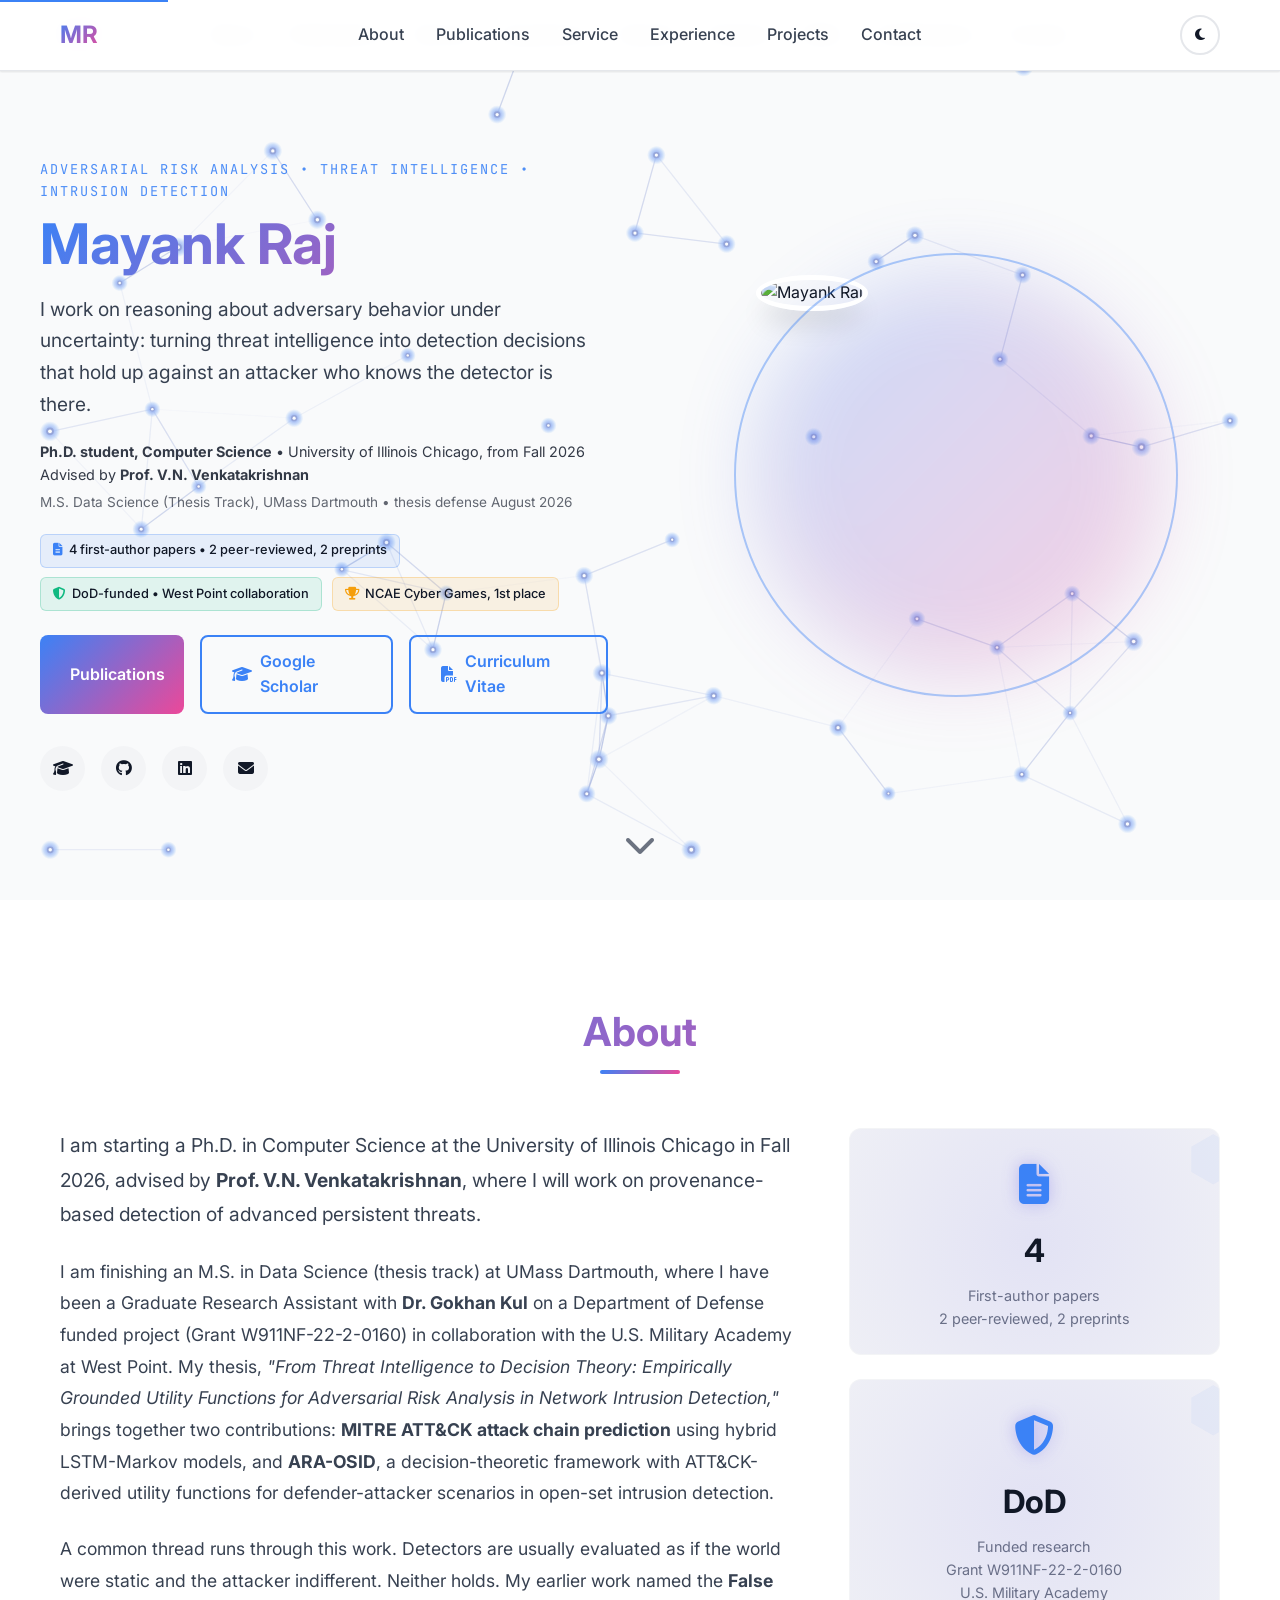
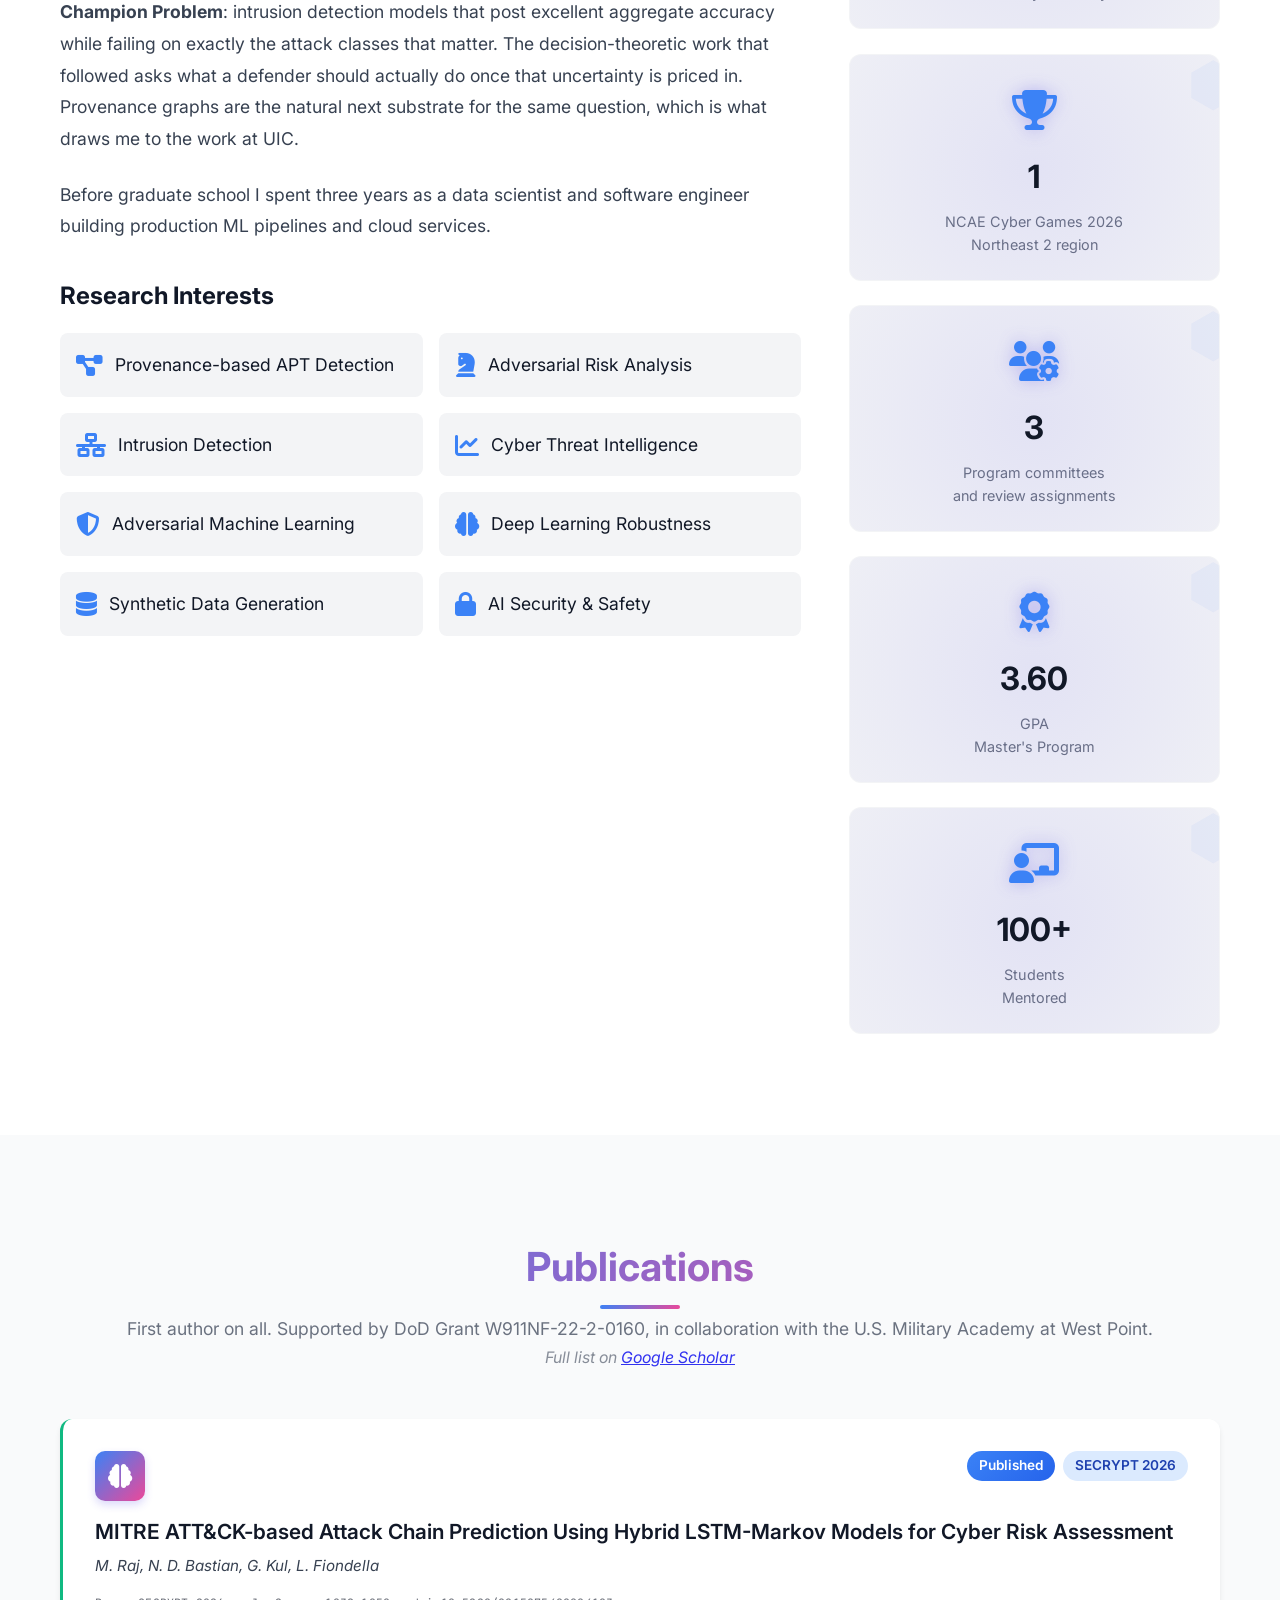
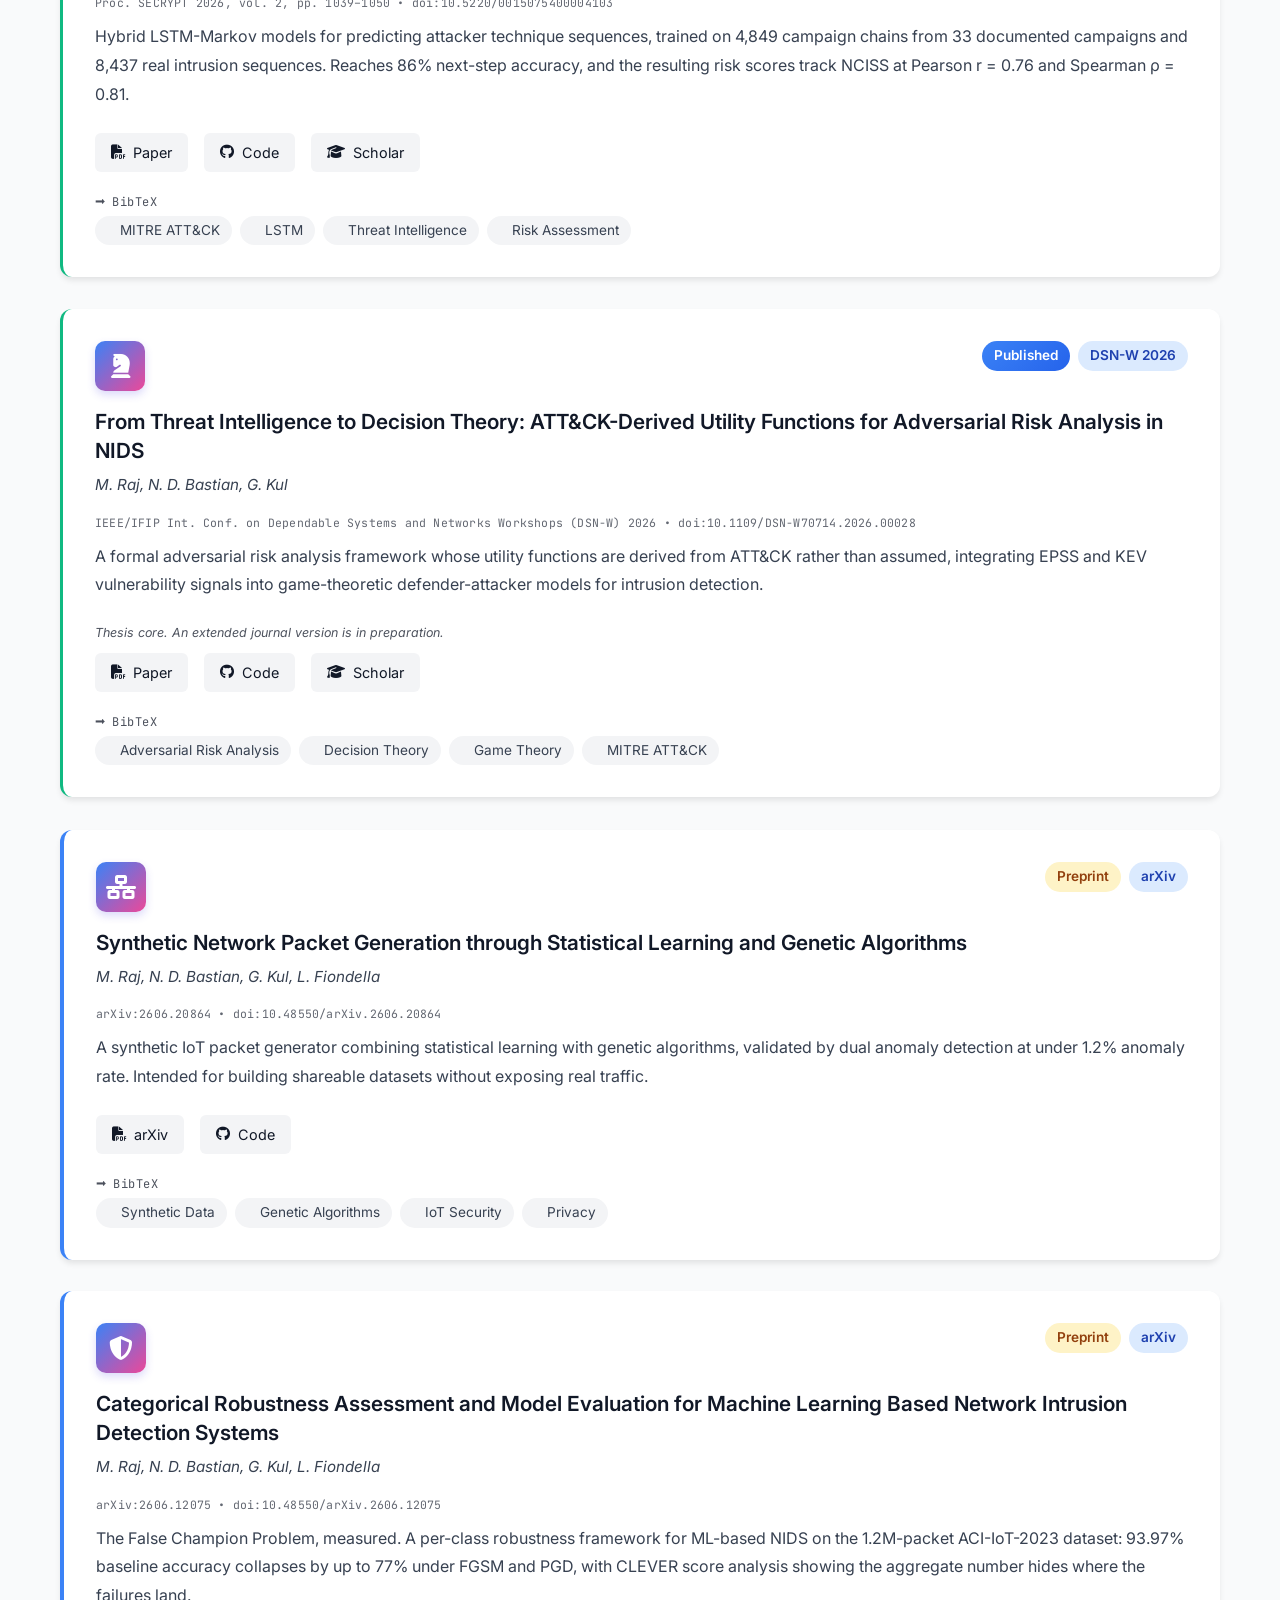
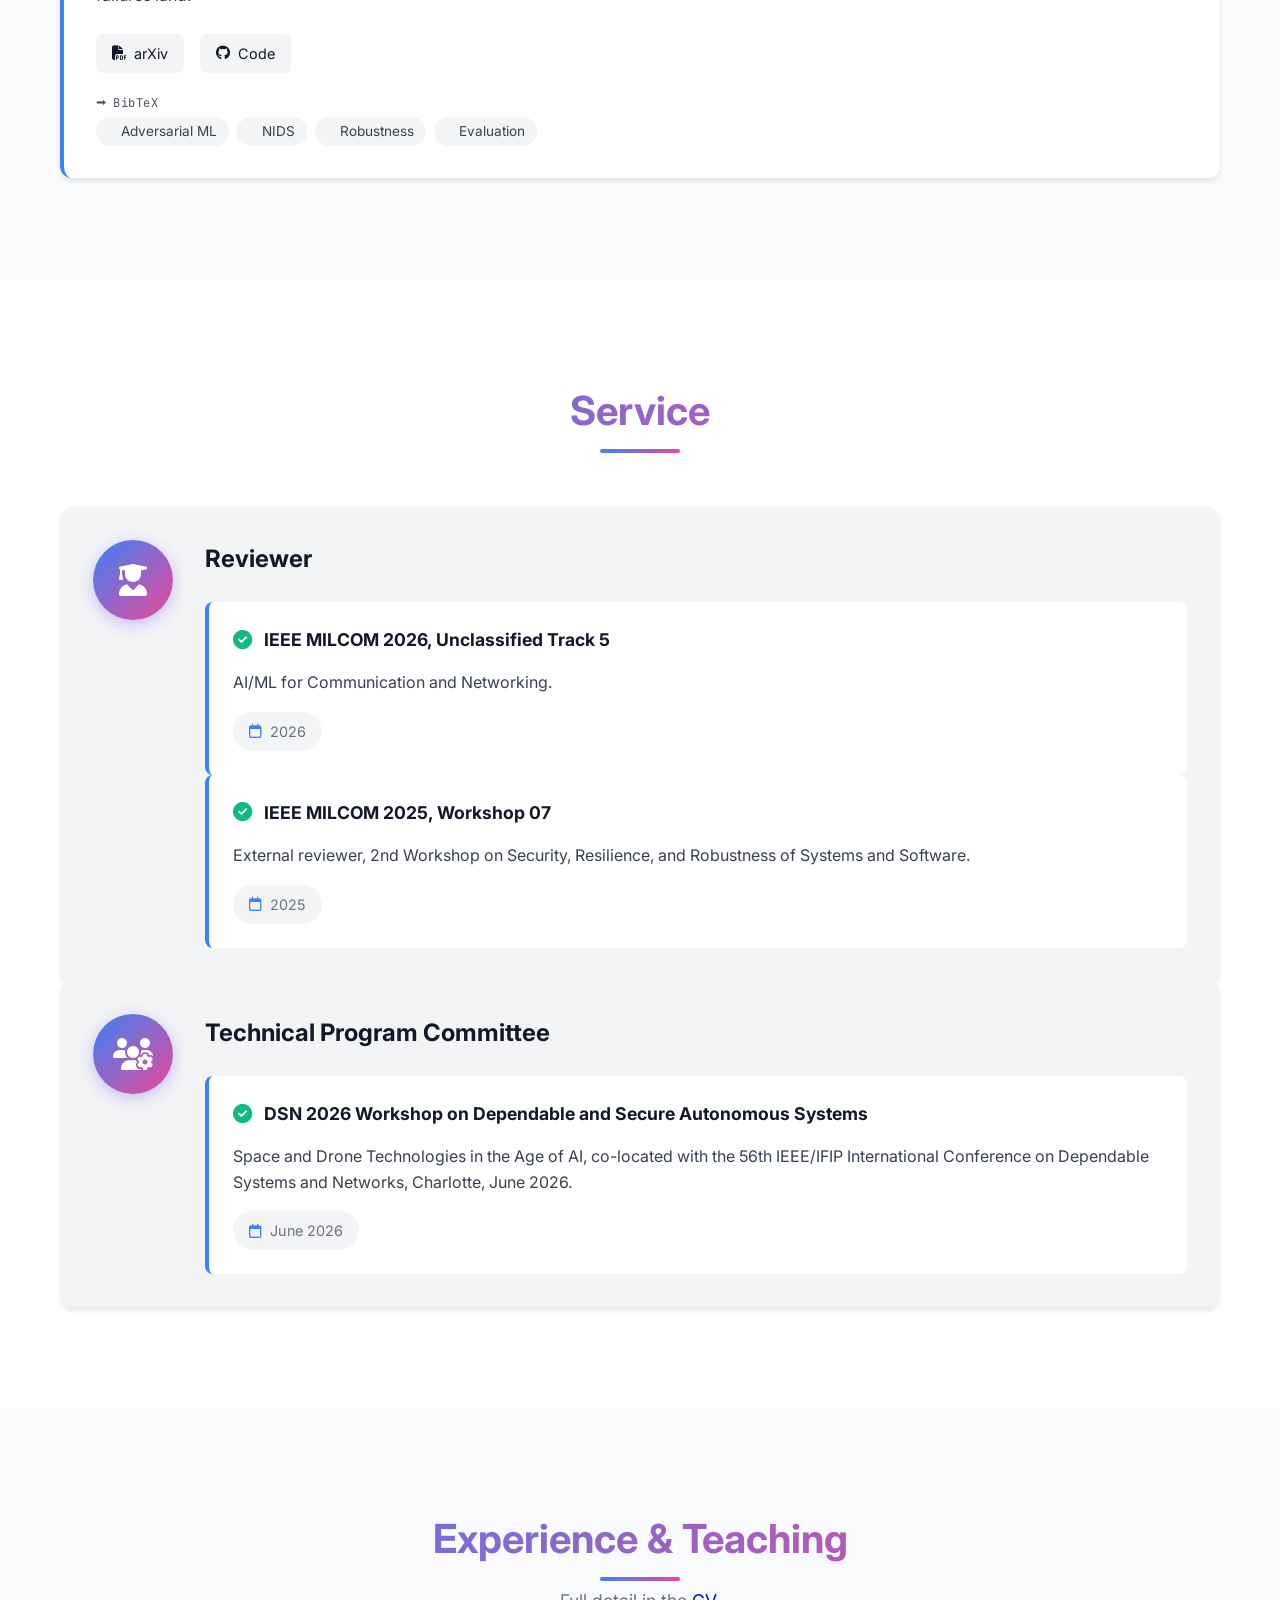
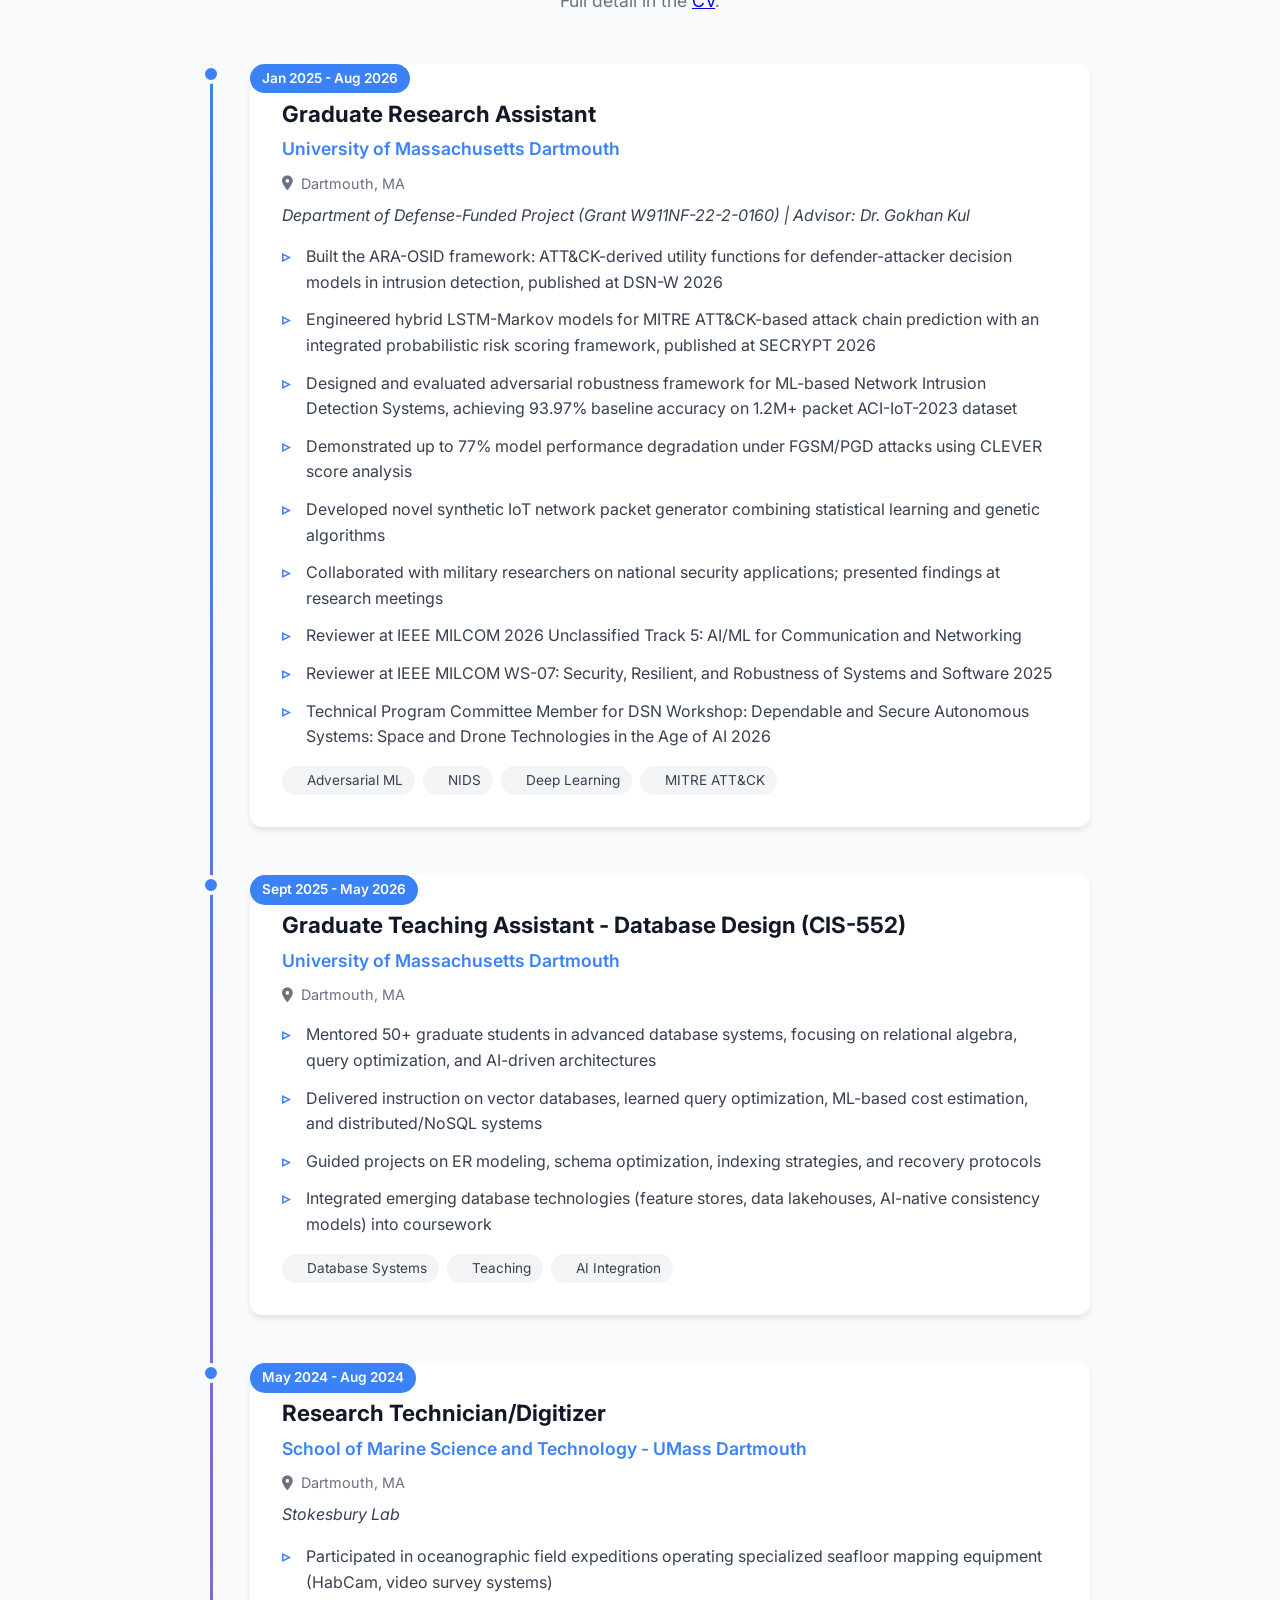
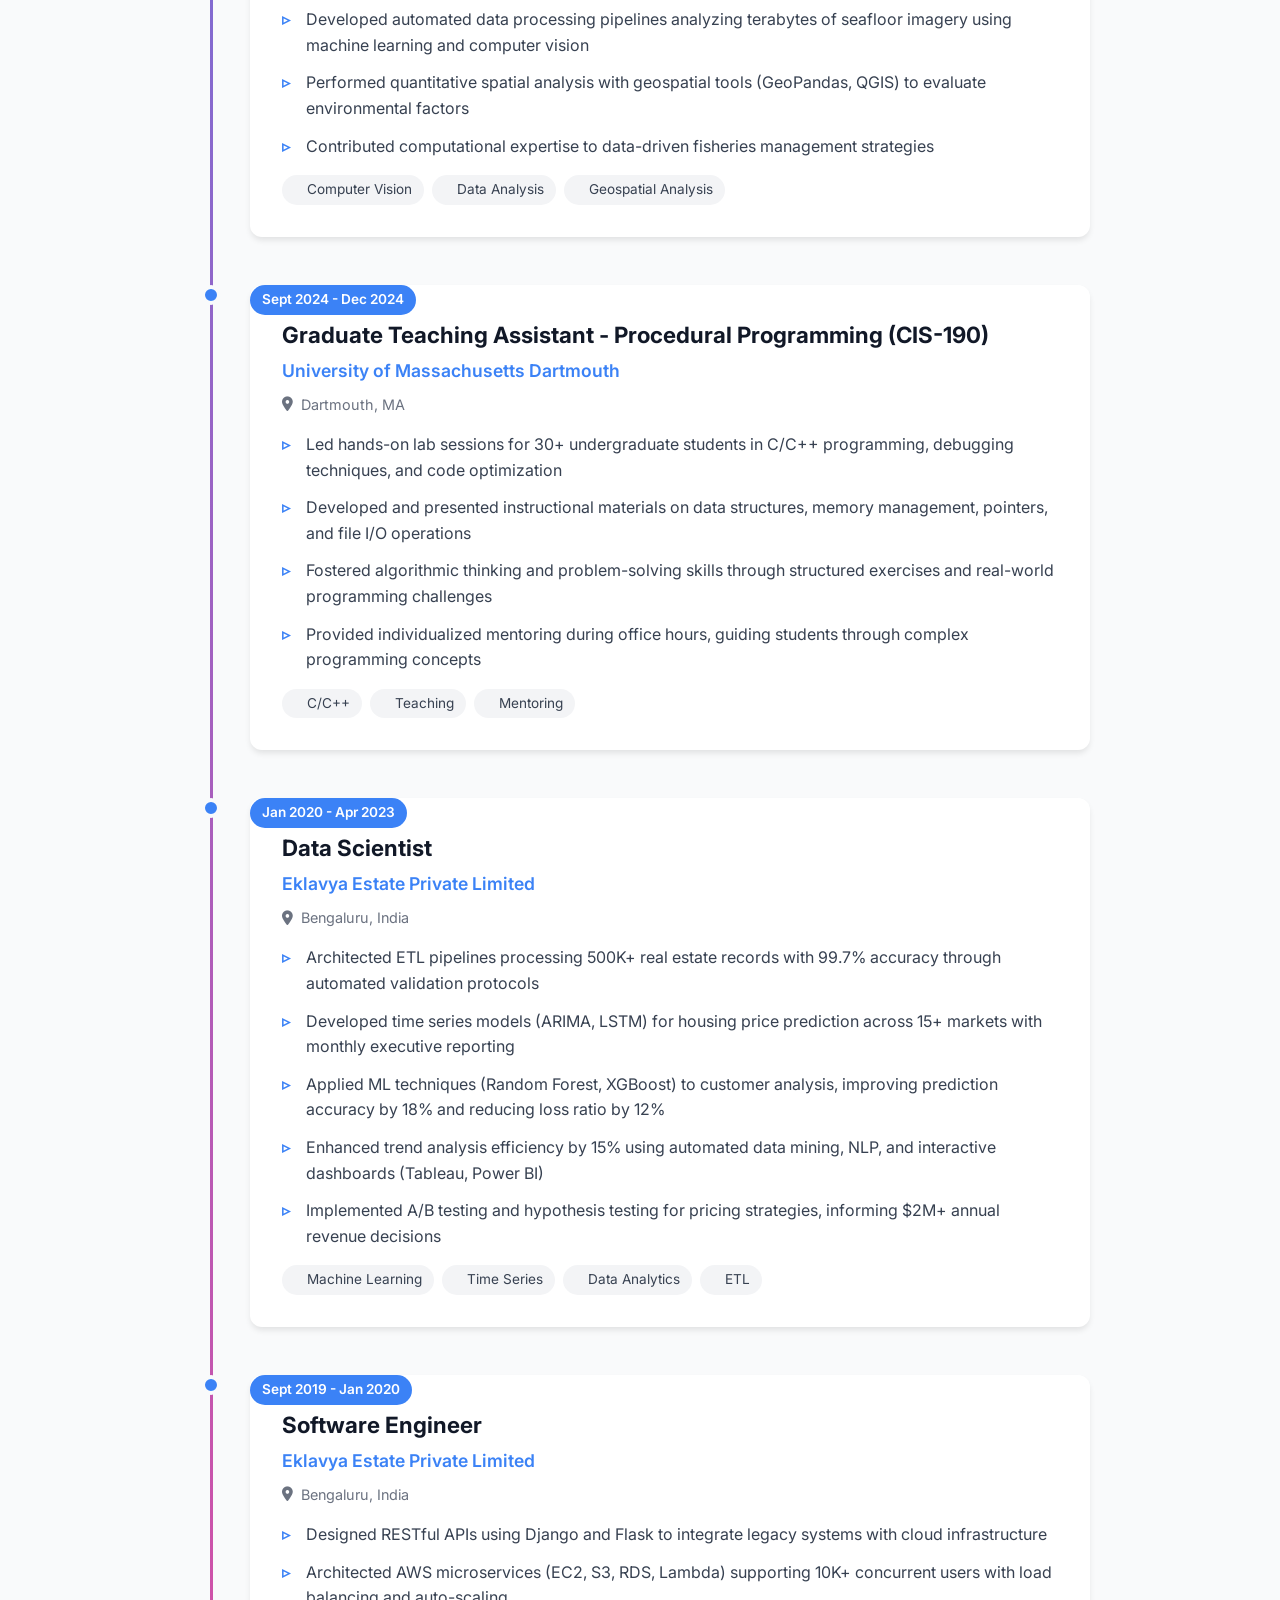
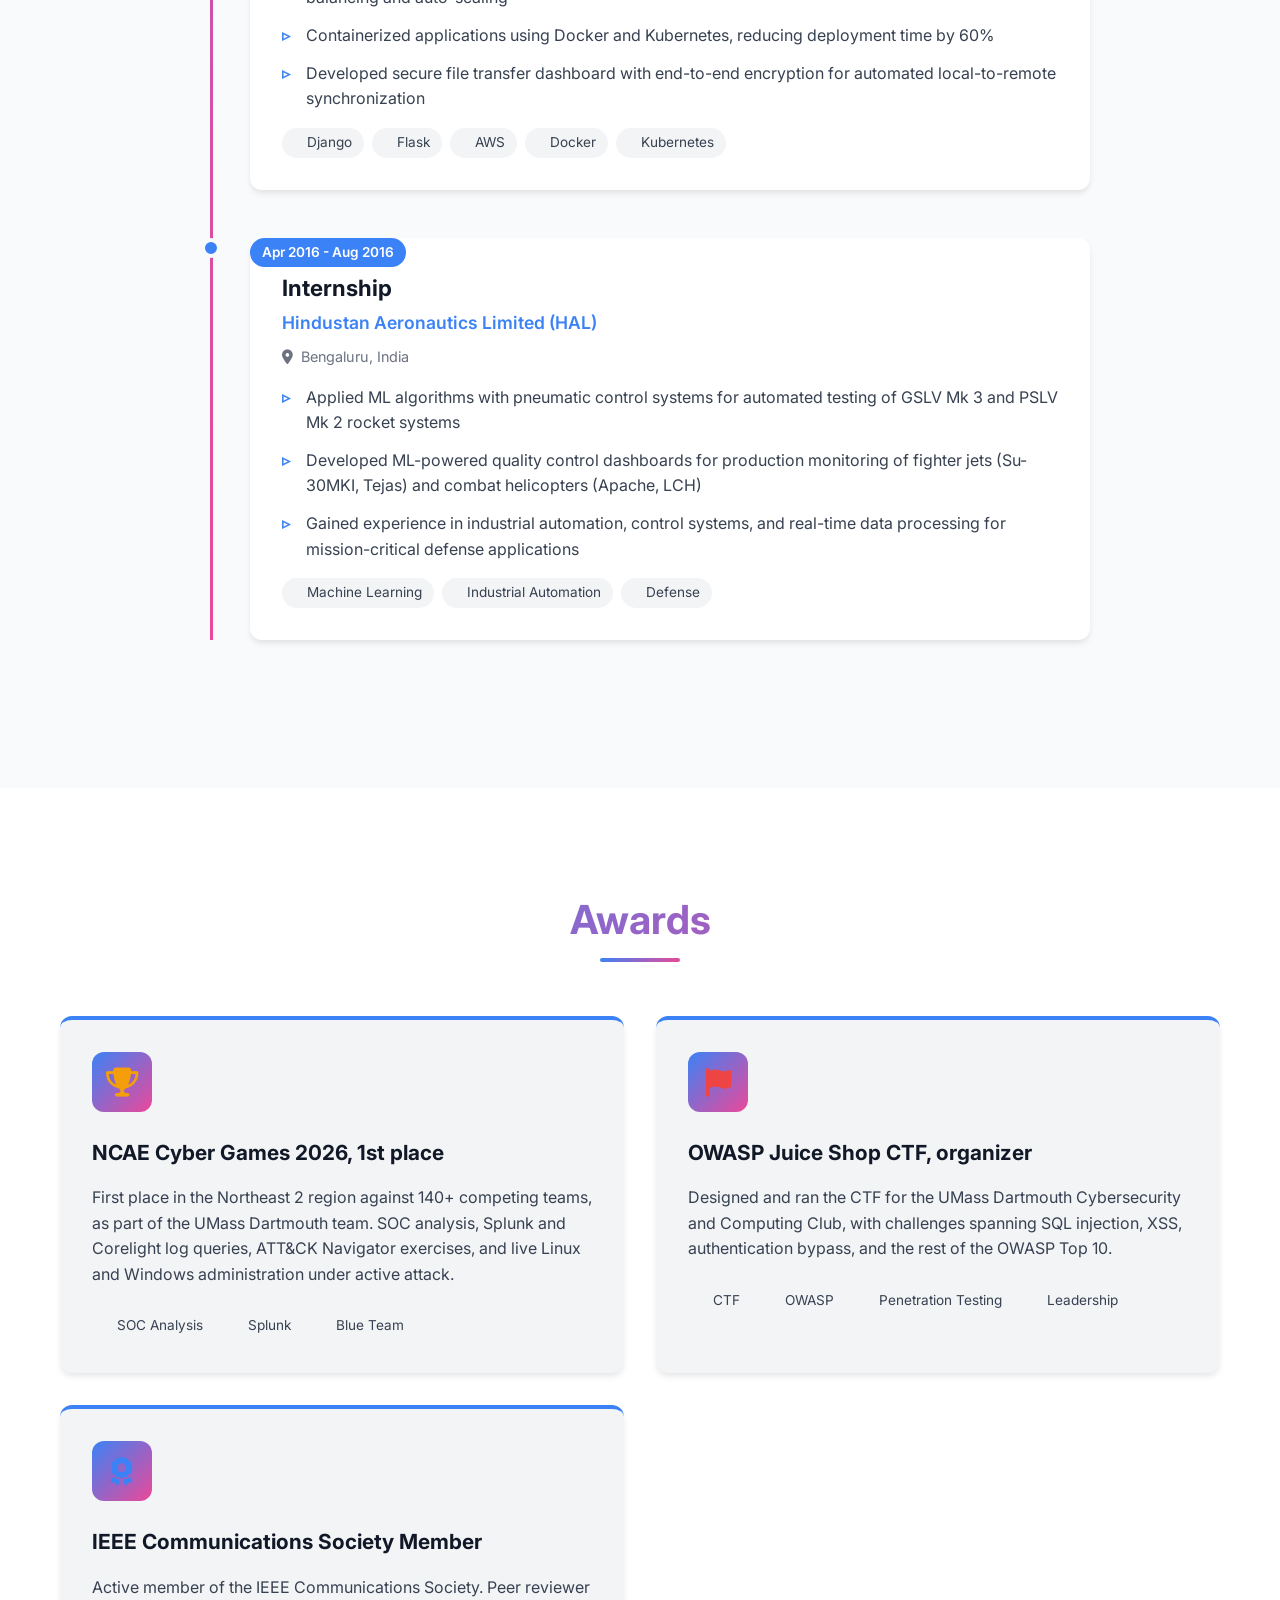
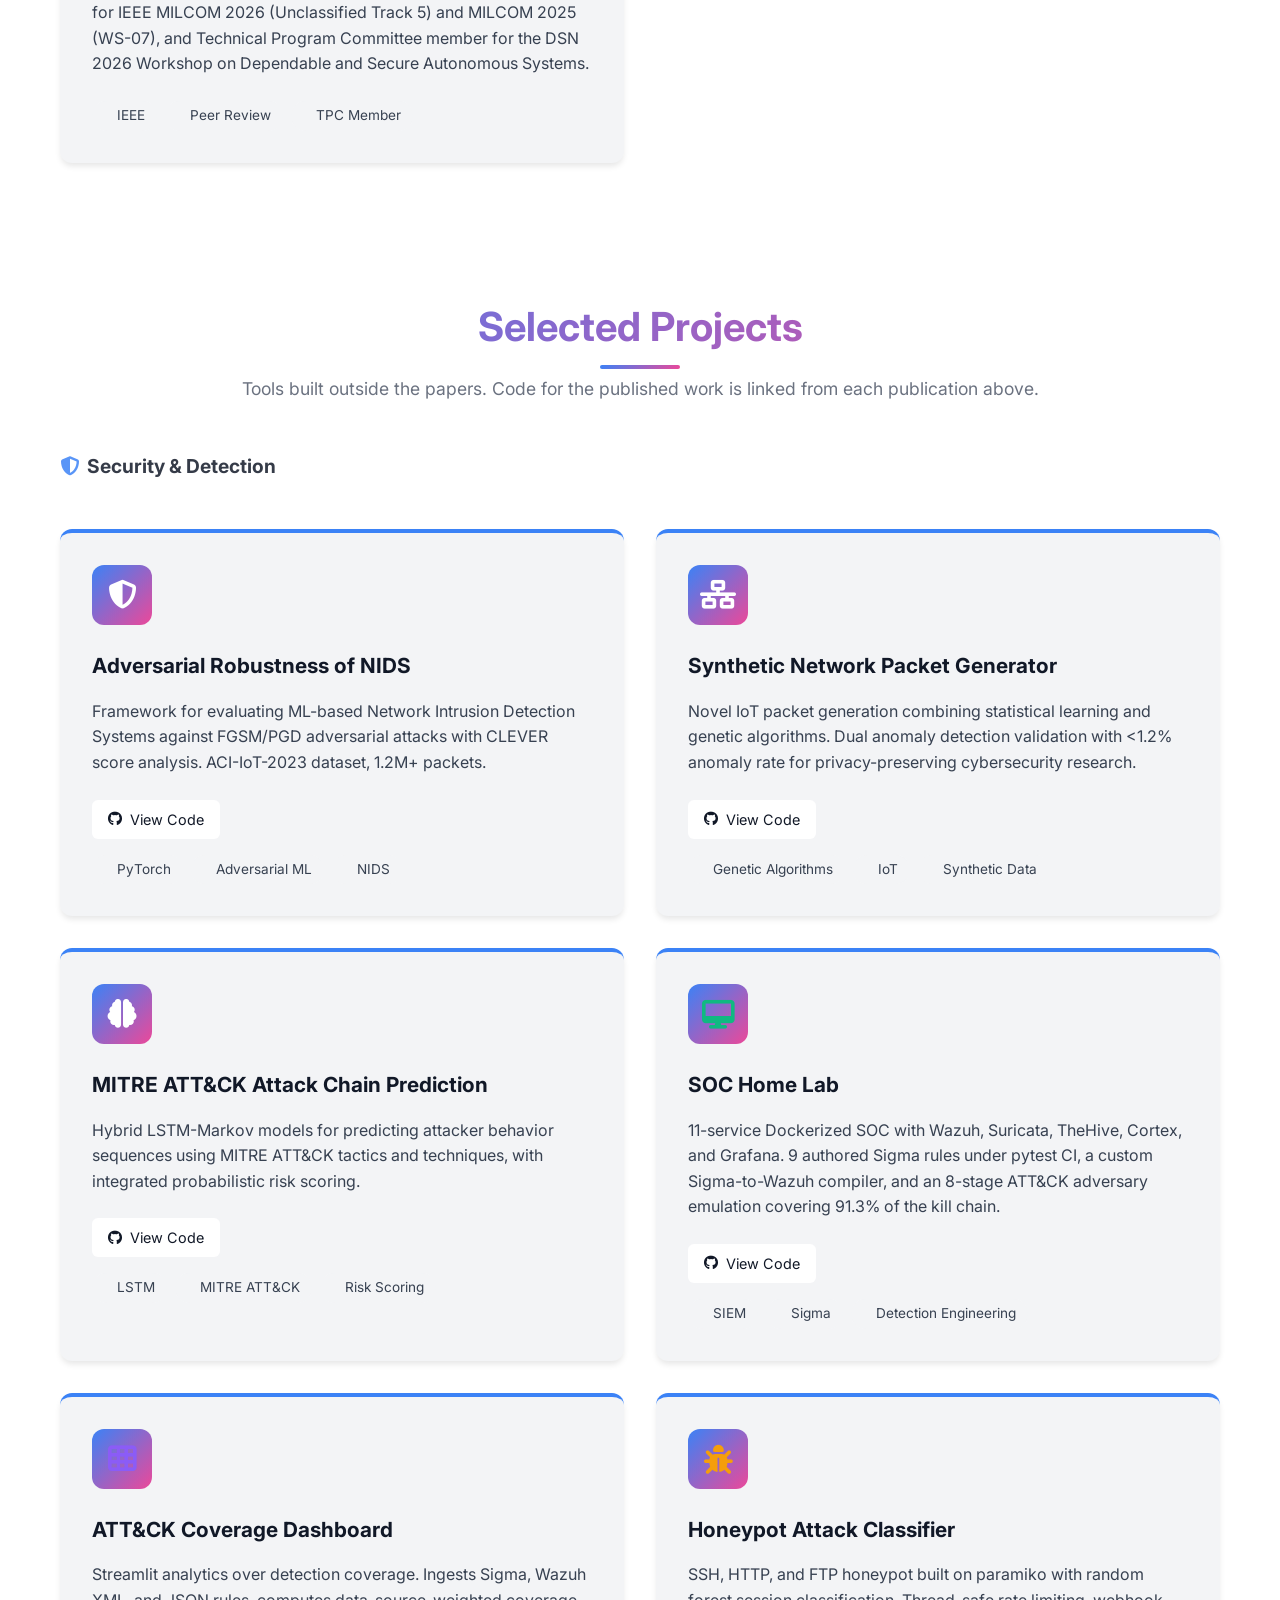
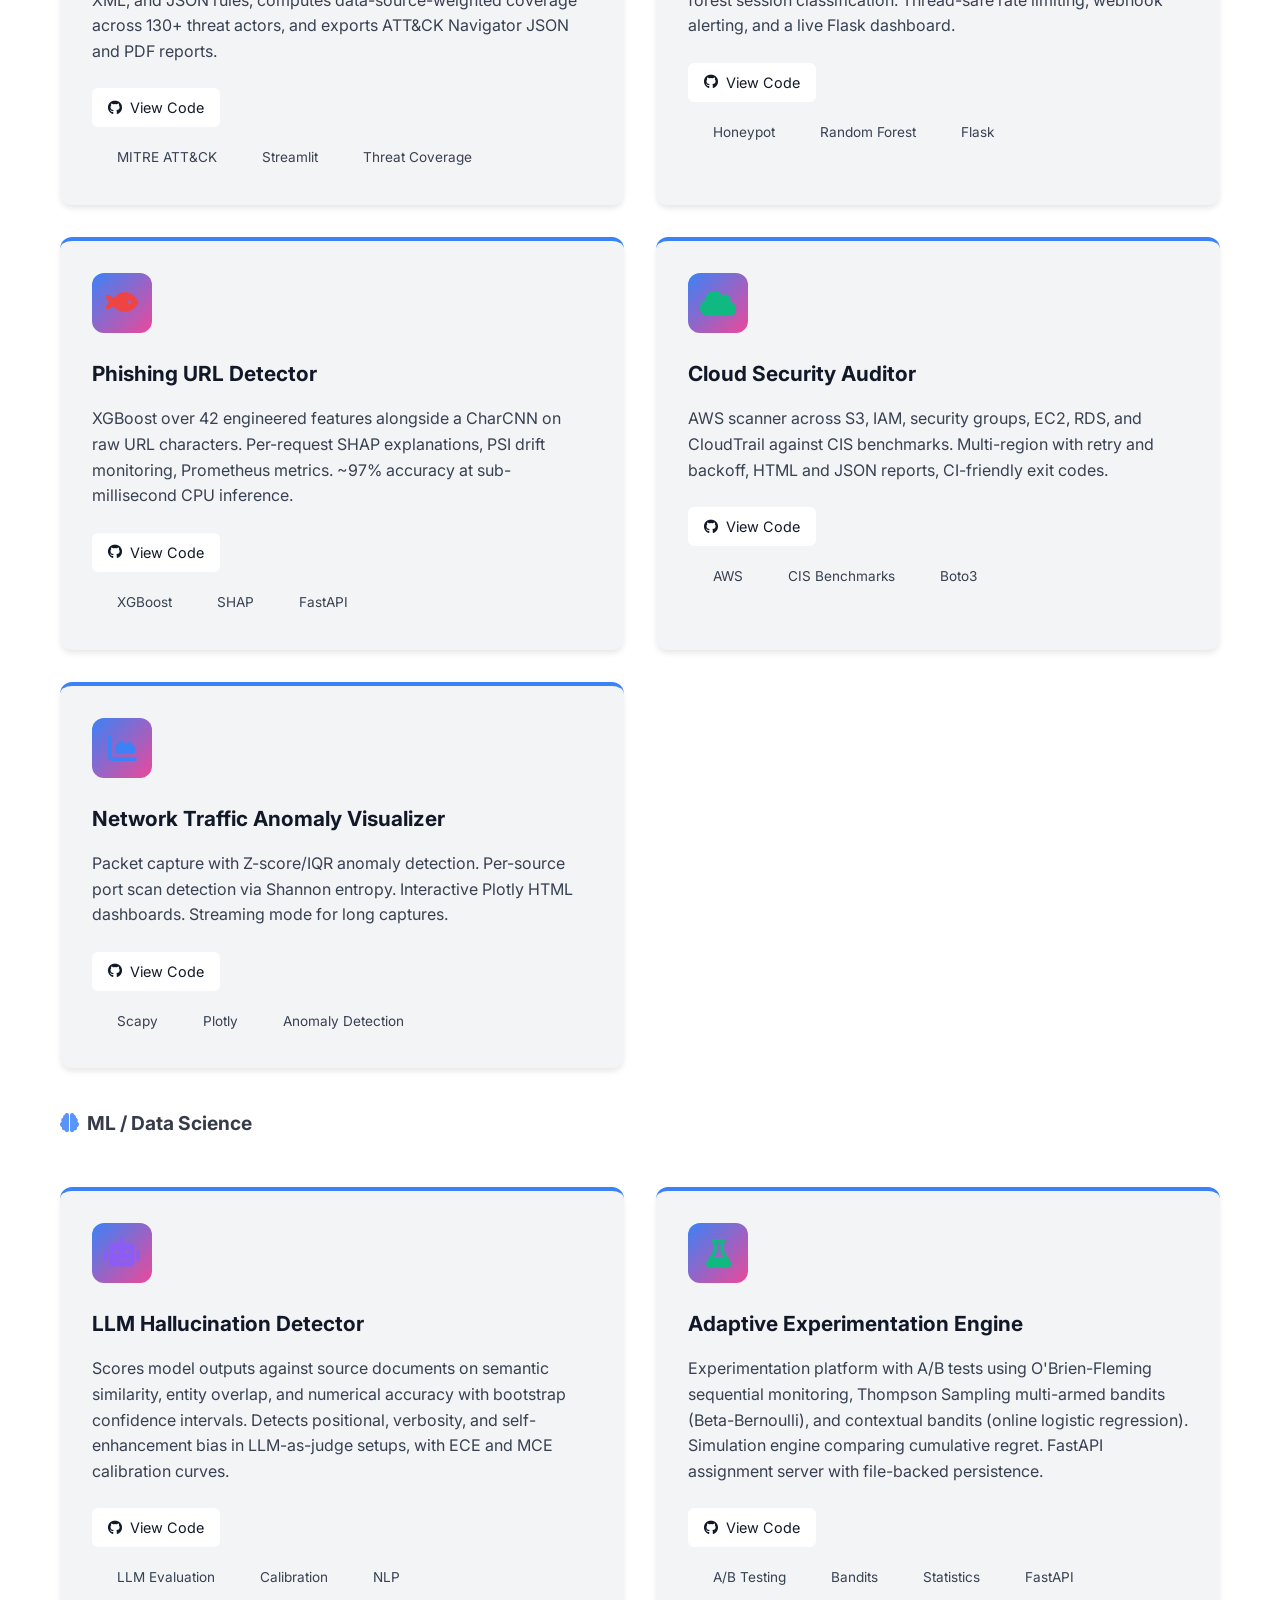
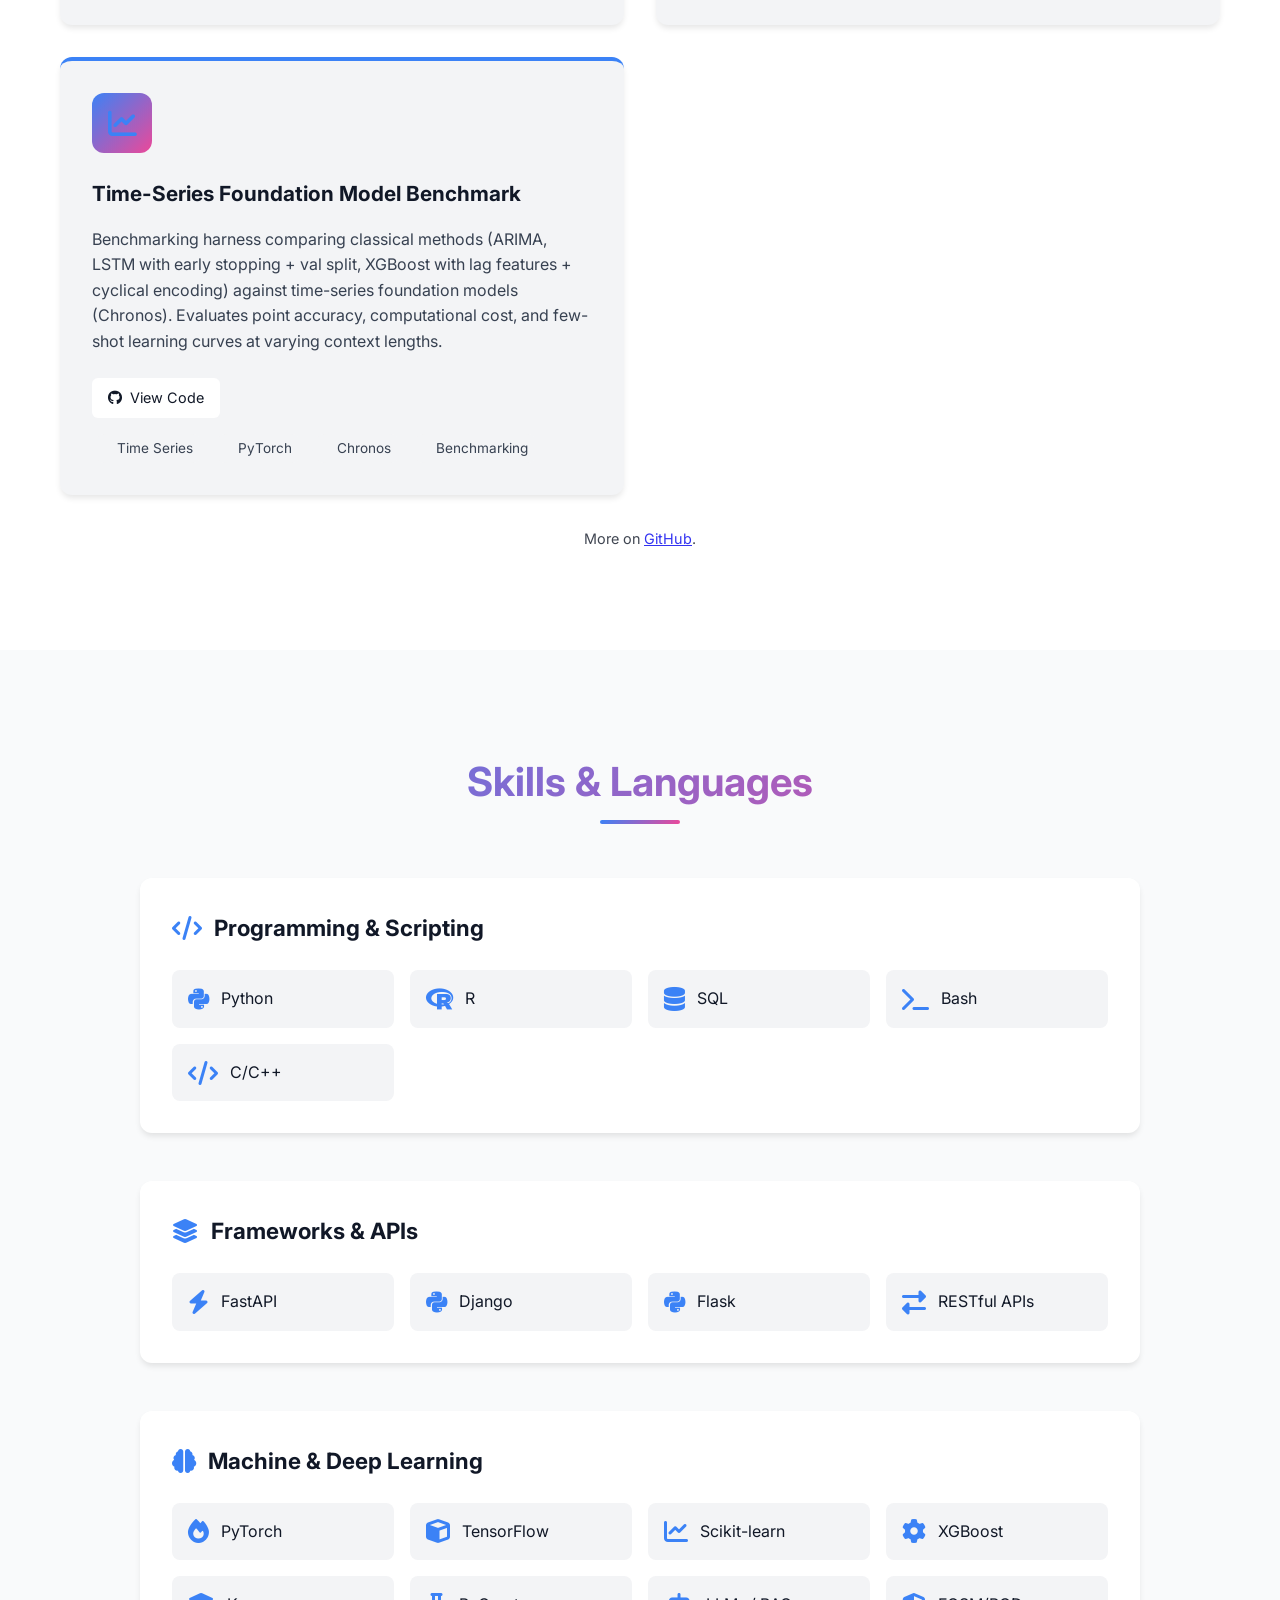
==== commit 75f4c30f: "Update index.html" ====
--- a/index.html
+++ b/index.html
@@ -172,7 +172,10 @@
                 <li><a href="#publications" class="nav-link">Publications</a></li>
                 <li><a href="#service" class="nav-link">Service</a></li>
                 <li><a href="#experience" class="nav-link">Experience</a></li>
+                <li><a href="#awards" class="nav-link">Awards</a></li>
                 <li><a href="#projects" class="nav-link">Projects</a></li>
+                <li><a href="#skills" class="nav-link">Skills</a></li>
+                <li><a href="#certifications" class="nav-link">Certifications</a></li>
                 <li><a href="#contact" class="nav-link">Contact</a></li>
             </ul>
             <div class="nav-actions">
@@ -322,8 +325,16 @@
                                 <span>Adversarial Machine Learning</span>
                             </div>
                             <div class="interest-item">
+                                <i class="fas fa-brain"></i>
+                                <span>Deep Learning Robustness</span>
+                            </div>
+                            <div class="interest-item">
+                                <i class="fas fa-database"></i>
+                                <span>Synthetic Data Generation</span>
+                            </div>
+                            <div class="interest-item">
                                 <i class="fas fa-lock"></i>
-                                <span>AI Security</span>
+                                <span>AI Security &amp; Safety</span>
                             </div>
                         </div>
                     </div>
@@ -346,9 +357,19 @@
                         <div class="stat-label">NCAE Cyber Games 2026<br>Northeast 2 region</div>
                     </div>
                     <div class="stat-card">
-                        <div class="stat-icon"><i class="fas fa-chalkboard-teacher"></i></div>
+                        <div class="stat-icon"><i class="fas fa-users-cog"></i></div>
                         <div class="stat-number">3</div>
                         <div class="stat-label">Program committees<br>and review assignments</div>
+                    </div>
+                    <div class="stat-card">
+                        <div class="stat-icon"><i class="fas fa-award"></i></div>
+                        <div class="stat-number">3.60</div>
+                        <div class="stat-label">GPA<br>Master's Program</div>
+                    </div>
+                    <div class="stat-card">
+                        <div class="stat-icon"><i class="fas fa-chalkboard-teacher"></i></div>
+                        <div class="stat-number">100+</div>
+                        <div class="stat-label">Students<br>Mentored</div>
                     </div>
                 </div>
             </div>
@@ -638,73 +659,186 @@
             <h2 class="section-title" data-aos="fade-up">Experience &amp; Teaching</h2>
             <p class="section-subtitle" data-aos="fade-up">Full detail in the <a href="assets/cv.pdf" target="_blank" rel="noopener">CV</a>.</p>
 
-            <ul class="role-list" data-aos="fade-up">
-                <li class="role-item">
-                    <div class="role-when">Jan 2025 &ndash; Aug 2026</div>
-                    <div class="role-what">
-                        <h4>Graduate Research Assistant</h4>
-                        <p class="role-org">UMass Dartmouth &bull; advised by Dr. Gokhan Kul</p>
-                        <p class="role-detail">
-                            DoD Grant W911NF-22-2-0160, with the U.S. Military Academy at West Point. Attack chain
-                            prediction, adversarial risk analysis, per-class robustness evaluation for ML-based
-                            intrusion detection, and synthetic packet generation.
-                        </p>
-                    </div>
-                </li>
-                <li class="role-item">
-                    <div class="role-when">Sept 2025 &ndash; May 2026</div>
-                    <div class="role-what">
-                        <h4>Teaching Assistant, Database Design (CIS-552)</h4>
-                        <p class="role-org">UMass Dartmouth</p>
-                        <p class="role-detail">
-                            Graduate course. Relational algebra, query optimization, indexing and recovery, plus
-                            vector databases, learned query optimization, and distributed and NoSQL systems.
-                        </p>
-                    </div>
-                </li>
-                <li class="role-item">
-                    <div class="role-when">Sept 2024 &ndash; Dec 2024</div>
-                    <div class="role-what">
-                        <h4>Teaching Assistant, Procedural Programming (CIS-190)</h4>
-                        <p class="role-org">UMass Dartmouth</p>
-                        <p class="role-detail">
-                            Undergraduate C/C++ labs: data structures, memory management, pointers, and file I/O.
-                        </p>
-                    </div>
-                </li>
-                <li class="role-item">
-                    <div class="role-when">May 2024 &ndash; Aug 2024</div>
-                    <div class="role-what">
-                        <h4>Research Technician</h4>
-                        <p class="role-org">School of Marine Science and Technology, UMass Dartmouth &bull; Stokesbury Lab</p>
-                        <p class="role-detail">
-                            Seafloor imagery pipelines at terabyte scale using computer vision, with spatial analysis
-                            in GeoPandas and QGIS for fisheries management.
-                        </p>
-                    </div>
-                </li>
-                <li class="role-item">
-                    <div class="role-when">2019 &ndash; 2023</div>
-                    <div class="role-what">
-                        <h4>Data Scientist, then Software Engineer</h4>
-                        <p class="role-org">Eklavya Estate Private Limited &bull; Bengaluru, India</p>
-                        <p class="role-detail">
-                            ETL pipelines over 500K+ records, time series forecasting across 15+ markets, and AWS
-                            microservices serving 10K+ concurrent users.
-                        </p>
-                    </div>
-                </li>
-                <li class="role-item">
-                    <div class="role-when">2016</div>
-                    <div class="role-what">
-                        <h4>Intern</h4>
-                        <p class="role-org">Hindustan Aeronautics Limited &bull; Bengaluru, India</p>
-                        <p class="role-detail">
-                            Automated test and quality-control tooling for aerospace production systems.
-                        </p>
-                    </div>
-                </li>
-            </ul>
+            <div class="timeline">
+                <!-- Research Assistant -->
+                <div class="timeline-item" data-aos="fade-right">
+                    <div class="timeline-dot"></div>
+                    <div class="timeline-date">Jan 2025 - Aug 2026</div>
+                    <div class="timeline-content">
+                        <div class="timeline-header">
+                            <h3>Graduate Research Assistant</h3>
+                            <h4>University of Massachusetts Dartmouth</h4>
+                            <p class="timeline-location"><i class="fas fa-map-marker-alt"></i> Dartmouth, MA</p>
+                        </div>
+                        <p class="timeline-subtitle">Department of Defense-Funded Project (Grant W911NF-22-2-0160) | Advisor: Dr. Gokhan Kul</p>
+                        <ul class="timeline-list">
+                            <li>Built the ARA-OSID framework: ATT&amp;CK-derived utility functions for defender-attacker decision models in intrusion detection, published at DSN-W 2026</li>
+                            <li>Engineered hybrid LSTM-Markov models for MITRE ATT&amp;CK-based attack chain prediction with an integrated probabilistic risk scoring framework, published at SECRYPT 2026</li>
+                            <li>Designed and evaluated adversarial robustness framework for ML-based Network Intrusion Detection Systems, achieving 93.97% baseline accuracy on 1.2M+ packet ACI-IoT-2023 dataset</li>
+                            <li>Demonstrated up to 77% model performance degradation under FGSM/PGD attacks using CLEVER score analysis</li>
+                            <li>Developed novel synthetic IoT network packet generator combining statistical learning and genetic algorithms</li>
+                            <li>Collaborated with military researchers on national security applications; presented findings at research meetings</li>
+                            <li>Reviewer at IEEE MILCOM 2026 Unclassified Track 5: AI/ML for Communication and Networking</li>
+                            <li>Reviewer at IEEE MILCOM WS-07: Security, Resilient, and Robustness of Systems and Software 2025</li>
+                            <li>Technical Program Committee Member for DSN Workshop: Dependable and Secure Autonomous Systems: Space and Drone Technologies in the Age of AI 2026</li>
+                        </ul>
+                        <div class="timeline-tags">
+                            <span class="tag">Adversarial ML</span>
+                            <span class="tag">NIDS</span>
+                            <span class="tag">Deep Learning</span>
+                            <span class="tag">MITRE ATT&amp;CK</span>
+                        </div>
+                    </div>
+                </div>
+
+                <!-- Graduate TA - Database Design -->
+                <div class="timeline-item" data-aos="fade-right">
+                    <div class="timeline-dot"></div>
+                    <div class="timeline-date">Sept 2025 - May 2026</div>
+                    <div class="timeline-content">
+                        <div class="timeline-header">
+                            <h3>Graduate Teaching Assistant - Database Design (CIS-552)</h3>
+                            <h4>University of Massachusetts Dartmouth</h4>
+                            <p class="timeline-location"><i class="fas fa-map-marker-alt"></i> Dartmouth, MA</p>
+                        </div>
+                        <ul class="timeline-list">
+                            <li>Mentored 50+ graduate students in advanced database systems, focusing on relational algebra, query optimization, and AI-driven architectures</li>
+                            <li>Delivered instruction on vector databases, learned query optimization, ML-based cost estimation, and distributed/NoSQL systems</li>
+                            <li>Guided projects on ER modeling, schema optimization, indexing strategies, and recovery protocols</li>
+                            <li>Integrated emerging database technologies (feature stores, data lakehouses, AI-native consistency models) into coursework</li>
+                        </ul>
+                        <div class="timeline-tags">
+                            <span class="tag">Database Systems</span>
+                            <span class="tag">Teaching</span>
+                            <span class="tag">AI Integration</span>
+                        </div>
+                    </div>
+                </div>
+
+                <!-- Research Technician -->
+                <div class="timeline-item" data-aos="fade-right">
+                    <div class="timeline-dot"></div>
+                    <div class="timeline-date">May 2024 - Aug 2024</div>
+                    <div class="timeline-content">
+                        <div class="timeline-header">
+                            <h3>Research Technician/Digitizer</h3>
+                            <h4>School of Marine Science and Technology - UMass Dartmouth</h4>
+                            <p class="timeline-location"><i class="fas fa-map-marker-alt"></i> Dartmouth, MA</p>
+                        </div>
+                        <p class="timeline-subtitle">Stokesbury Lab</p>
+                        <ul class="timeline-list">
+                            <li>Participated in oceanographic field expeditions operating specialized seafloor mapping equipment (HabCam, video survey systems)</li>
+                            <li>Developed automated data processing pipelines analyzing terabytes of seafloor imagery using machine learning and computer vision</li>
+                            <li>Performed quantitative spatial analysis with geospatial tools (GeoPandas, QGIS) to evaluate environmental factors</li>
+                            <li>Contributed computational expertise to data-driven fisheries management strategies</li>
+                        </ul>
+                        <div class="timeline-tags">
+                            <span class="tag">Computer Vision</span>
+                            <span class="tag">Data Analysis</span>
+                            <span class="tag">Geospatial Analysis</span>
+                        </div>
+                    </div>
+                </div>
+
+                <!-- Graduate TA - Programming -->
+                <div class="timeline-item" data-aos="fade-right">
+                    <div class="timeline-dot"></div>
+                    <div class="timeline-date">Sept 2024 - Dec 2024</div>
+                    <div class="timeline-content">
+                        <div class="timeline-header">
+                            <h3>Graduate Teaching Assistant - Procedural Programming (CIS-190)</h3>
+                            <h4>University of Massachusetts Dartmouth</h4>
+                            <p class="timeline-location"><i class="fas fa-map-marker-alt"></i> Dartmouth, MA</p>
+                        </div>
+                        <ul class="timeline-list">
+                            <li>Led hands-on lab sessions for 30+ undergraduate students in C/C++ programming, debugging techniques, and code optimization</li>
+                            <li>Developed and presented instructional materials on data structures, memory management, pointers, and file I/O operations</li>
+                            <li>Fostered algorithmic thinking and problem-solving skills through structured exercises and real-world programming challenges</li>
+                            <li>Provided individualized mentoring during office hours, guiding students through complex programming concepts</li>
+                        </ul>
+                        <div class="timeline-tags">
+                            <span class="tag">C/C++</span>
+                            <span class="tag">Teaching</span>
+                            <span class="tag">Mentoring</span>
+                        </div>
+                    </div>
+                </div>
+
+                <!-- Data Scientist -->
+                <div class="timeline-item" data-aos="fade-right">
+                    <div class="timeline-dot"></div>
+                    <div class="timeline-date">Jan 2020 - Apr 2023</div>
+                    <div class="timeline-content">
+                        <div class="timeline-header">
+                            <h3>Data Scientist</h3>
+                            <h4>Eklavya Estate Private Limited</h4>
+                            <p class="timeline-location"><i class="fas fa-map-marker-alt"></i> Bengaluru, India</p>
+                        </div>
+                        <ul class="timeline-list">
+                            <li>Architected ETL pipelines processing 500K+ real estate records with 99.7% accuracy through automated validation protocols</li>
+                            <li>Developed time series models (ARIMA, LSTM) for housing price prediction across 15+ markets with monthly executive reporting</li>
+                            <li>Applied ML techniques (Random Forest, XGBoost) to customer analysis, improving prediction accuracy by 18% and reducing loss ratio by 12%</li>
+                            <li>Enhanced trend analysis efficiency by 15% using automated data mining, NLP, and interactive dashboards (Tableau, Power BI)</li>
+                            <li>Implemented A/B testing and hypothesis testing for pricing strategies, informing $2M+ annual revenue decisions</li>
+                        </ul>
+                        <div class="timeline-tags">
+                            <span class="tag">Machine Learning</span>
+                            <span class="tag">Time Series</span>
+                            <span class="tag">Data Analytics</span>
+                            <span class="tag">ETL</span>
+                        </div>
+                    </div>
+                </div>
+
+                <!-- Software Engineer -->
+                <div class="timeline-item" data-aos="fade-right">
+                    <div class="timeline-dot"></div>
+                    <div class="timeline-date">Sept 2019 - Jan 2020</div>
+                    <div class="timeline-content">
+                        <div class="timeline-header">
+                            <h3>Software Engineer</h3>
+                            <h4>Eklavya Estate Private Limited</h4>
+                            <p class="timeline-location"><i class="fas fa-map-marker-alt"></i> Bengaluru, India</p>
+                        </div>
+                        <ul class="timeline-list">
+                            <li>Designed RESTful APIs using Django and Flask to integrate legacy systems with cloud infrastructure</li>
+                            <li>Architected AWS microservices (EC2, S3, RDS, Lambda) supporting 10K+ concurrent users with load balancing and auto-scaling</li>
+                            <li>Containerized applications using Docker and Kubernetes, reducing deployment time by 60%</li>
+                            <li>Developed secure file transfer dashboard with end-to-end encryption for automated local-to-remote synchronization</li>
+                        </ul>
+                        <div class="timeline-tags">
+                            <span class="tag">Django</span>
+                            <span class="tag">Flask</span>
+                            <span class="tag">AWS</span>
+                            <span class="tag">Docker</span>
+                            <span class="tag">Kubernetes</span>
+                        </div>
+                    </div>
+                </div>
+
+                <!-- Internship -->
+                <div class="timeline-item" data-aos="fade-right">
+                    <div class="timeline-dot"></div>
+                    <div class="timeline-date">Apr 2016 - Aug 2016</div>
+                    <div class="timeline-content">
+                        <div class="timeline-header">
+                            <h3>Internship</h3>
+                            <h4>Hindustan Aeronautics Limited (HAL)</h4>
+                            <p class="timeline-location"><i class="fas fa-map-marker-alt"></i> Bengaluru, India</p>
+                        </div>
+                        <ul class="timeline-list">
+                            <li>Applied ML algorithms with pneumatic control systems for automated testing of GSLV Mk 3 and PSLV Mk 2 rocket systems</li>
+                            <li>Developed ML-powered quality control dashboards for production monitoring of fighter jets (Su-30MKI, Tejas) and combat helicopters (Apache, LCH)</li>
+                            <li>Gained experience in industrial automation, control systems, and real-time data processing for mission-critical defense applications</li>
+                        </ul>
+                        <div class="timeline-tags">
+                            <span class="tag">Machine Learning</span>
+                            <span class="tag">Industrial Automation</span>
+                            <span class="tag">Defense</span>
+                        </div>
+                    </div>
+                </div>
+            </div>
         </div>
     </section>
 
@@ -739,7 +873,23 @@
                     <div class="project-tags">
                         <span class="tag">CTF</span>
                         <span class="tag">OWASP</span>
+                        <span class="tag">Penetration Testing</span>
                         <span class="tag">Leadership</span>
+                    </div>
+                </div>
+
+                <div class="project-card" data-aos="fade-up" data-aos-delay="200">
+                    <div class="project-icon"><i class="fas fa-award" style="color: #3b82f6;"></i></div>
+                    <h3>IEEE Communications Society Member</h3>
+                    <p class="project-description">
+                        Active member of the IEEE Communications Society. Peer reviewer for IEEE MILCOM 2026 (Unclassified
+                        Track 5) and MILCOM 2025 (WS-07), and Technical Program Committee member for the DSN 2026 Workshop
+                        on Dependable and Secure Autonomous Systems.
+                    </p>
+                    <div class="project-tags">
+                        <span class="tag">IEEE</span>
+                        <span class="tag">Peer Review</span>
+                        <span class="tag">TPC Member</span>
                     </div>
                 </div>
             </div>
@@ -754,8 +904,69 @@
                 Tools built outside the papers. Code for the published work is linked from each publication above.
             </p>
 
+            <h3 data-aos="fade-up" style="margin: 2rem 0 1rem; font-size: 1.2rem; opacity: 0.85;">
+                <i class="fas fa-shield-alt" style="color: var(--primary-color); margin-right: 0.5rem;"></i>Security &amp; Detection
+            </h3>
+
             <div class="projects-grid">
                 <div class="project-card" data-aos="fade-up">
+                    <div class="project-icon"><i class="fas fa-shield-alt"></i></div>
+                    <h3>Adversarial Robustness of NIDS</h3>
+                    <p class="project-description">
+                        Framework for evaluating ML-based Network Intrusion Detection Systems against FGSM/PGD adversarial
+                        attacks with CLEVER score analysis. ACI-IoT-2023 dataset, 1.2M+ packets.
+                    </p>
+                    <div class="project-links">
+                        <a href="https://github.com/mayank02raj/Robustness-of-NIDS" target="_blank" rel="noopener" class="project-link">
+                            <i class="fab fa-github"></i> View Code
+                        </a>
+                    </div>
+                    <div class="project-tags">
+                        <span class="tag">PyTorch</span>
+                        <span class="tag">Adversarial ML</span>
+                        <span class="tag">NIDS</span>
+                    </div>
+                </div>
+
+                <div class="project-card" data-aos="fade-up" data-aos-delay="100">
+                    <div class="project-icon"><i class="fas fa-network-wired"></i></div>
+                    <h3>Synthetic Network Packet Generator</h3>
+                    <p class="project-description">
+                        Novel IoT packet generation combining statistical learning and genetic algorithms. Dual anomaly
+                        detection validation with &lt;1.2% anomaly rate for privacy-preserving cybersecurity research.
+                    </p>
+                    <div class="project-links">
+                        <a href="https://github.com/mayank02raj/Synthetic-Network-Packet-Generation" target="_blank" rel="noopener" class="project-link">
+                            <i class="fab fa-github"></i> View Code
+                        </a>
+                    </div>
+                    <div class="project-tags">
+                        <span class="tag">Genetic Algorithms</span>
+                        <span class="tag">IoT</span>
+                        <span class="tag">Synthetic Data</span>
+                    </div>
+                </div>
+
+                <div class="project-card" data-aos="fade-up" data-aos-delay="200">
+                    <div class="project-icon"><i class="fas fa-brain"></i></div>
+                    <h3>MITRE ATT&amp;CK Attack Chain Prediction</h3>
+                    <p class="project-description">
+                        Hybrid LSTM-Markov models for predicting attacker behavior sequences using MITRE ATT&amp;CK tactics
+                        and techniques, with integrated probabilistic risk scoring.
+                    </p>
+                    <div class="project-links">
+                        <a href="https://github.com/mayank02raj/MITRE-ATTACK-based-Attack-Chain-Prediction" target="_blank" rel="noopener" class="project-link">
+                            <i class="fab fa-github"></i> View Code
+                        </a>
+                    </div>
+                    <div class="project-tags">
+                        <span class="tag">LSTM</span>
+                        <span class="tag">MITRE ATT&amp;CK</span>
+                        <span class="tag">Risk Scoring</span>
+                    </div>
+                </div>
+
+                <div class="project-card" data-aos="fade-up" data-aos-delay="300">
                     <div class="project-icon"><i class="fas fa-desktop" style="color: #10b981;"></i></div>
                     <h3>SOC Home Lab</h3>
                     <p class="project-description">
@@ -834,6 +1045,51 @@
                     </div>
                 </div>
 
+
+                <div class="project-card" data-aos="fade-up" data-aos-delay="500">
+                    <div class="project-icon"><i class="fas fa-cloud" style="color: #10b981;"></i></div>
+                    <h3>Cloud Security Auditor</h3>
+                    <p class="project-description">
+                        AWS scanner across S3, IAM, security groups, EC2, RDS, and CloudTrail against CIS benchmarks.
+                        Multi-region with retry and backoff, HTML and JSON reports, CI-friendly exit codes.
+                    </p>
+                    <div class="project-links">
+                        <a href="https://github.com/mayank02raj/cloud-security-auditor" target="_blank" rel="noopener" class="project-link">
+                            <i class="fab fa-github"></i> View Code
+                        </a>
+                    </div>
+                    <div class="project-tags">
+                        <span class="tag">AWS</span>
+                        <span class="tag">CIS Benchmarks</span>
+                        <span class="tag">Boto3</span>
+                    </div>
+                </div>
+
+                <div class="project-card" data-aos="fade-up" data-aos-delay="600">
+                    <div class="project-icon"><i class="fas fa-chart-area" style="color: #3b82f6;"></i></div>
+                    <h3>Network Traffic Anomaly Visualizer</h3>
+                    <p class="project-description">
+                        Packet capture with Z-score/IQR anomaly detection. Per-source port scan detection via Shannon
+                        entropy. Interactive Plotly HTML dashboards. Streaming mode for long captures.
+                    </p>
+                    <div class="project-links">
+                        <a href="https://github.com/mayank02raj/network-traffic-anomaly-visualizer" target="_blank" rel="noopener" class="project-link">
+                            <i class="fab fa-github"></i> View Code
+                        </a>
+                    </div>
+                    <div class="project-tags">
+                        <span class="tag">Scapy</span>
+                        <span class="tag">Plotly</span>
+                        <span class="tag">Anomaly Detection</span>
+                    </div>
+                </div>
+            </div>
+
+            <h3 data-aos="fade-up" style="margin: 2.5rem 0 1rem; font-size: 1.2rem; opacity: 0.85;">
+                <i class="fas fa-brain" style="color: var(--primary-color); margin-right: 0.5rem;"></i>ML / Data Science
+            </h3>
+
+            <div class="projects-grid">
                 <div class="project-card" data-aos="fade-up" data-aos-delay="400">
                     <div class="project-icon"><i class="fas fa-robot" style="color: #8b5cf6;"></i></div>
                     <h3>LLM Hallucination Detector</h3>
@@ -854,22 +1110,45 @@
                     </div>
                 </div>
 
-                <div class="project-card" data-aos="fade-up" data-aos-delay="500">
-                    <div class="project-icon"><i class="fas fa-cloud" style="color: #10b981;"></i></div>
-                    <h3>Cloud Security Auditor</h3>
+                <div class="project-card" data-aos="fade-up">
+                    <div class="project-icon"><i class="fas fa-flask" style="color: #10b981;"></i></div>
+                    <h3>Adaptive Experimentation Engine</h3>
                     <p class="project-description">
-                        AWS scanner across S3, IAM, security groups, EC2, RDS, and CloudTrail against CIS benchmarks.
-                        Multi-region with retry and backoff, HTML and JSON reports, CI-friendly exit codes.
+                        Experimentation platform with A/B tests using O'Brien-Fleming sequential monitoring, Thompson
+                        Sampling multi-armed bandits (Beta-Bernoulli), and contextual bandits (online logistic regression).
+                        Simulation engine comparing cumulative regret. FastAPI assignment server with file-backed persistence.
                     </p>
                     <div class="project-links">
-                        <a href="https://github.com/mayank02raj/cloud-security-auditor" target="_blank" rel="noopener" class="project-link">
+                        <a href="https://github.com/mayank02raj/adaptive-experimentation-engine" target="_blank" rel="noopener" class="project-link">
                             <i class="fab fa-github"></i> View Code
                         </a>
                     </div>
                     <div class="project-tags">
-                        <span class="tag">AWS</span>
-                        <span class="tag">CIS Benchmarks</span>
-                        <span class="tag">Boto3</span>
+                        <span class="tag">A/B Testing</span>
+                        <span class="tag">Bandits</span>
+                        <span class="tag">Statistics</span>
+                        <span class="tag">FastAPI</span>
+                    </div>
+                </div>
+
+                <div class="project-card" data-aos="fade-up" data-aos-delay="100">
+                    <div class="project-icon"><i class="fas fa-chart-line" style="color: #3b82f6;"></i></div>
+                    <h3>Time-Series Foundation Model Benchmark</h3>
+                    <p class="project-description">
+                        Benchmarking harness comparing classical methods (ARIMA, LSTM with early stopping + val split,
+                        XGBoost with lag features + cyclical encoding) against time-series foundation models (Chronos).
+                        Evaluates point accuracy, computational cost, and few-shot learning curves at varying context lengths.
+                    </p>
+                    <div class="project-links">
+                        <a href="https://github.com/mayank02raj/ts-foundation-benchmark" target="_blank" rel="noopener" class="project-link">
+                            <i class="fab fa-github"></i> View Code
+                        </a>
+                    </div>
+                    <div class="project-tags">
+                        <span class="tag">Time Series</span>
+                        <span class="tag">PyTorch</span>
+                        <span class="tag">Chronos</span>
+                        <span class="tag">Benchmarking</span>
                     </div>
                 </div>
             </div>
@@ -880,64 +1159,251 @@
         </div>
     </section>
 
-    <!-- Skills -->
+    <!-- Skills Section -->
     <section id="skills" class="skills">
         <div class="container">
-            <h2 class="section-title" data-aos="fade-up">Tools</h2>
+            <h2 class="section-title" data-aos="fade-up">Skills &amp; Languages</h2>
 
             <div class="skills-container">
                 <div class="skill-category" data-aos="fade-up">
-                    <h3><i class="fas fa-code"></i> Languages</h3>
+                    <h3><i class="fas fa-code"></i> Programming &amp; Scripting</h3>
                     <div class="skills-grid">
                         <div class="skill-item"><i class="fab fa-python"></i><span>Python</span></div>
-                        <div class="skill-item"><i class="fas fa-code"></i><span>C/C++</span></div>
+                        <div class="skill-item"><i class="fab fa-r-project"></i><span>R</span></div>
                         <div class="skill-item"><i class="fas fa-database"></i><span>SQL</span></div>
                         <div class="skill-item"><i class="fas fa-terminal"></i><span>Bash</span></div>
-                        <div class="skill-item"><i class="fab fa-r-project"></i><span>R</span></div>
+                        <div class="skill-item"><i class="fas fa-code"></i><span>C/C++</span></div>
                     </div>
                 </div>
 
                 <div class="skill-category" data-aos="fade-up">
-                    <h3><i class="fas fa-brain"></i> Machine Learning</h3>
+                    <h3><i class="fas fa-layer-group"></i> Frameworks &amp; APIs</h3>
+                    <div class="skills-grid">
+                        <div class="skill-item"><i class="fas fa-bolt"></i><span>FastAPI</span></div>
+                        <div class="skill-item"><i class="fab fa-python"></i><span>Django</span></div>
+                        <div class="skill-item"><i class="fab fa-python"></i><span>Flask</span></div>
+                        <div class="skill-item"><i class="fas fa-exchange-alt"></i><span>RESTful APIs</span></div>
+                    </div>
+                </div>
+
+                <div class="skill-category" data-aos="fade-up">
+                    <h3><i class="fas fa-brain"></i> Machine &amp; Deep Learning</h3>
                     <div class="skills-grid">
                         <div class="skill-item"><i class="fas fa-fire"></i><span>PyTorch</span></div>
                         <div class="skill-item"><i class="fas fa-cube"></i><span>TensorFlow</span></div>
                         <div class="skill-item"><i class="fas fa-chart-line"></i><span>Scikit-learn</span></div>
                         <div class="skill-item"><i class="fas fa-cog"></i><span>XGBoost</span></div>
-                        <div class="skill-item"><i class="fas fa-shield-alt"></i><span>FGSM / PGD / CLEVER</span></div>
+                        <div class="skill-item"><i class="fas fa-layer-group"></i><span>Keras</span></div>
+                        <div class="skill-item"><i class="fas fa-flask"></i><span>PyCaret</span></div>
+                        <div class="skill-item"><i class="fas fa-robot"></i><span>LLMs / RAG</span></div>
+                        <div class="skill-item"><i class="fas fa-shield-alt"></i><span>FGSM/PGD</span></div>
+                        <div class="skill-item"><i class="fas fa-network-wired"></i><span>MITRE ATT&amp;CK</span></div>
                         <div class="skill-item"><i class="fas fa-dna"></i><span>Genetic Algorithms</span></div>
+                        <div class="skill-item"><i class="fas fa-wave-square"></i><span>Diffusion &amp; VAE</span></div>
                     </div>
                 </div>
 
                 <div class="skill-category" data-aos="fade-up">
-                    <h3><i class="fas fa-shield-alt"></i> Security</h3>
+                    <h3><i class="fas fa-shield-alt"></i> Security Tooling</h3>
                     <div class="skills-grid">
-                        <div class="skill-item"><i class="fas fa-network-wired"></i><span>MITRE ATT&amp;CK</span></div>
                         <div class="skill-item"><i class="fas fa-search"></i><span>Splunk</span></div>
-                        <div class="skill-item"><i class="fas fa-eye"></i><span>Wazuh</span></div>
-                        <div class="skill-item"><i class="fas fa-bolt"></i><span>Suricata</span></div>
-                        <div class="skill-item"><i class="fas fa-file-code"></i><span>Sigma</span></div>
+                        <div class="skill-item"><i class="fas fa-eye"></i><span>Wazuh SIEM</span></div>
+                        <div class="skill-item"><i class="fas fa-bolt"></i><span>Suricata IDS</span></div>
+                        <div class="skill-item"><i class="fas fa-file-code"></i><span>Sigma Rules</span></div>
+                        <div class="skill-item"><i class="fas fa-bug"></i><span>OWASP</span></div>
+                        <div class="skill-item"><i class="fas fa-fingerprint"></i><span>Digital Forensics</span></div>
                         <div class="skill-item"><i class="fas fa-crosshairs"></i><span>Threat Modeling</span></div>
+                        <div class="skill-item"><i class="fas fa-flag"></i><span>CTF Operations</span></div>
                     </div>
                 </div>
 
                 <div class="skill-category" data-aos="fade-up">
-                    <h3><i class="fas fa-server"></i> Infrastructure</h3>
+                    <h3><i class="fas fa-server"></i> DevOps &amp; Cloud</h3>
                     <div class="skills-grid">
+                        <div class="skill-item"><i class="fab fa-aws"></i><span>AWS</span></div>
                         <div class="skill-item"><i class="fab fa-docker"></i><span>Docker</span></div>
                         <div class="skill-item"><i class="fas fa-dharmachakra"></i><span>Kubernetes</span></div>
-                        <div class="skill-item"><i class="fab fa-aws"></i><span>AWS</span></div>
-                        <div class="skill-item"><i class="fab fa-github"></i><span>GitHub Actions</span></div>
-                        <div class="skill-item"><i class="fas fa-chart-area"></i><span>Prometheus / Grafana</span></div>
-                    </div>
-                </div>
-            </div>
-
-            <div style="margin-top: 2.5rem; text-align: center;" data-aos="fade-up">
-                <h3 style="font-size: 1rem; opacity: 0.8; margin-bottom: 0.75rem;">Certifications</h3>
-                <div class="cert-inline">
-                    <span class="cert-chip"><i class="fas fa-certificate" style="color: #10b981;"></i> ISC2 Certified in Cybersecurity (CC)</span>
-                    <span class="cert-chip"><i class="fas fa-certificate" style="color: #f59e0b;"></i> OSCP, in progress</span>
+                        <div class="skill-item"><i class="fab fa-github"></i><span>GitHub Actions CI/CD</span></div>
+                        <div class="skill-item"><i class="fab fa-microsoft"></i><span>Azure</span></div>
+                        <div class="skill-item"><i class="fas fa-chart-area"></i><span>Prometheus/Grafana</span></div>
+                    </div>
+                </div>
+
+                <div class="skill-category" data-aos="fade-up">
+                    <h3><i class="fas fa-chart-bar"></i> Data Science &amp; Analytics</h3>
+                    <div class="skills-grid">
+                        <div class="skill-item"><i class="fab fa-python"></i><span>NumPy</span></div>
+                        <div class="skill-item"><i class="fab fa-python"></i><span>Pandas</span></div>
+                        <div class="skill-item"><i class="fas fa-calculator"></i><span>SciPy</span></div>
+                        <div class="skill-item"><i class="fas fa-chart-area"></i><span>Matplotlib</span></div>
+                        <div class="skill-item"><i class="fas fa-chart-line"></i><span>Seaborn</span></div>
+                        <div class="skill-item"><i class="fas fa-chart-pie"></i><span>Plotly</span></div>
+                        <div class="skill-item"><i class="fas fa-map"></i><span>GeoPandas</span></div>
+                    </div>
+                </div>
+
+                <div class="skill-category" data-aos="fade-up">
+                    <h3><i class="fas fa-eye"></i> NLP &amp; Computer Vision</h3>
+                    <div class="skills-grid">
+                        <div class="skill-item"><i class="fas fa-language"></i><span>NLTK</span></div>
+                        <div class="skill-item"><i class="fas fa-comments"></i><span>SpaCy</span></div>
+                    </div>
+                </div>
+
+                <div class="skill-category" data-aos="fade-up">
+                    <h3><i class="fas fa-chart-pie"></i> Visualization &amp; BI</h3>
+                    <div class="skills-grid">
+                        <div class="skill-item"><i class="fas fa-chart-bar"></i><span>Tableau</span></div>
+                        <div class="skill-item"><i class="fas fa-chart-line"></i><span>Power BI</span></div>
+                        <div class="skill-item"><i class="fas fa-file-excel"></i><span>Advanced Excel</span></div>
+                    </div>
+                </div>
+
+                <div class="skill-category" data-aos="fade-up">
+                    <h3><i class="fas fa-globe"></i> Languages</h3>
+                    <div class="skills-grid">
+                        <div class="skill-item"><i class="fas fa-comment"></i><span>English (Fluent)</span></div>
+                        <div class="skill-item"><i class="fas fa-comment"></i><span>Hindi (Fluent)</span></div>
+                        <div class="skill-item"><i class="fas fa-comment"></i><span>Spanish (Basic)</span></div>
+                    </div>
+                </div>
+            </div>
+        </div>
+    </section>
+
+    <!-- Certifications Section -->
+    <section id="certifications" class="certifications">
+        <div class="container">
+            <h2 class="section-title" data-aos="fade-up">Certifications</h2>
+
+            <div class="certifications-grid">
+                <div class="cert-category" data-aos="fade-up">
+                    <div class="cert-category-header">
+                        <i class="fas fa-shield-alt"></i>
+                        <h3>Cybersecurity</h3>
+                    </div>
+                    <div class="cert-list">
+                        <div class="cert-item">
+                            <i class="fas fa-certificate" style="color: #10b981;"></i>
+                            <div class="cert-details">
+                                <h4>(ISC)&#178; Certified in Cybersecurity (CC)</h4>
+                                <p>ISC2 &mdash; <strong>Active</strong></p>
+                            </div>
+                        </div>
+                        <div class="cert-item">
+                            <i class="fas fa-certificate" style="color: #f59e0b;"></i>
+                            <div class="cert-details">
+                                <h4>OSCP &mdash; Offensive Security Certified Professional</h4>
+                                <p>In Progress</p>
+                            </div>
+                        </div>
+                        <div class="cert-item">
+                            <i class="fas fa-certificate"></i>
+                            <div class="cert-details">
+                                <h4>Career Essentials in Cybersecurity</h4>
+                                <p>Microsoft and LinkedIn</p>
+                            </div>
+                        </div>
+                    </div>
+                </div>
+
+                <div class="cert-category" data-aos="fade-up" data-aos-delay="100">
+                    <div class="cert-category-header">
+                        <i class="fas fa-chart-line"></i>
+                        <h3>Data Science &amp; Analytics</h3>
+                    </div>
+                    <div class="cert-list">
+                        <div class="cert-item">
+                            <i class="fas fa-certificate"></i>
+                            <div class="cert-details">
+                                <h4>Data Science Specialization</h4>
+                                <p>Johns Hopkins University</p>
+                            </div>
+                        </div>
+                        <div class="cert-item">
+                            <i class="fas fa-certificate"></i>
+                            <div class="cert-details">
+                                <h4>Data Analytics Certification</h4>
+                                <p>Google</p>
+                            </div>
+                        </div>
+                        <div class="cert-item">
+                            <i class="fas fa-certificate"></i>
+                            <div class="cert-details">
+                                <h4>Professional Data Science Certification</h4>
+                                <p>IBM</p>
+                            </div>
+                        </div>
+                    </div>
+                </div>
+
+                <div class="cert-category" data-aos="fade-up" data-aos-delay="200">
+                    <div class="cert-category-header">
+                        <i class="fas fa-brain"></i>
+                        <h3>AI &amp; Deep Learning</h3>
+                    </div>
+                    <div class="cert-list">
+                        <div class="cert-item">
+                            <i class="fas fa-certificate"></i>
+                            <div class="cert-details">
+                                <h4>Deep Learning: Neural Network, AI, ChatGPT</h4>
+                                <p>Industry Certification</p>
+                            </div>
+                        </div>
+                        <div class="cert-item">
+                            <i class="fas fa-certificate"></i>
+                            <div class="cert-details">
+                                <h4>Deep Learning and Computer Vision</h4>
+                                <p>Industry Certification</p>
+                            </div>
+                        </div>
+                        <div class="cert-item">
+                            <i class="fas fa-certificate"></i>
+                            <div class="cert-details">
+                                <h4>Mathematical Foundations of Machine Learning</h4>
+                                <p>Industry Certification</p>
+                            </div>
+                        </div>
+                        <div class="cert-item">
+                            <i class="fas fa-certificate"></i>
+                            <div class="cert-details">
+                                <h4>Artificial Intelligence: Building AI + LLM and ChatGPT</h4>
+                                <p>Industry Certification</p>
+                            </div>
+                        </div>
+                    </div>
+                </div>
+
+                <div class="cert-category" data-aos="fade-up" data-aos-delay="300">
+                    <div class="cert-category-header">
+                        <i class="fas fa-code"></i>
+                        <h3>Programming</h3>
+                    </div>
+                    <div class="cert-list">
+                        <div class="cert-item">
+                            <i class="fas fa-certificate"></i>
+                            <div class="cert-details">
+                                <h4>Python Specialization</h4>
+                                <p>University of Michigan</p>
+                            </div>
+                        </div>
+                    </div>
+                </div>
+
+                <div class="cert-category" data-aos="fade-up" data-aos-delay="400">
+                    <div class="cert-category-header">
+                        <i class="fas fa-cloud"></i>
+                        <h3>Cloud Computing</h3>
+                    </div>
+                    <div class="cert-list">
+                        <div class="cert-item">
+                            <i class="fas fa-certificate"></i>
+                            <div class="cert-details">
+                                <h4>Amazon Web Services Certification</h4>
+                                <p>Amazon</p>
+                            </div>
+                        </div>
+                    </div>
                 </div>
             </div>
         </div>
@@ -980,6 +1446,11 @@
             </div>
 
             <div class="cta-section" data-aos="fade-up">
+                <h3>Open to Collaboration</h3>
+                <p>
+                    Starting a Ph.D. in Computer Science at the University of Illinois Chicago in Fall 2026.
+                    Interested in discussing research, collaborations, or reviewing for your venue? Let's connect.
+                </p>
                 <div class="cta-buttons">
                     <a href="mailto:raj02mayank@gmail.com" class="btn btn-primary">
                         <i class="fas fa-envelope"></i> Send Email
@@ -1049,3 +1520,980 @@
     </script>
 </body>
 </html>
+        }
+        .bibtex-copy {
+            position: absolute;
+            top: 0.9rem;
+            right: 0.5rem;
+            font-family: 'JetBrains Mono', monospace;
+            font-size: 0.65rem;
+            padding: 0.2rem 0.5rem;
+            border-radius: 4px;
+            cursor: pointer;
+            background: rgba(127, 127, 127, 0.18);
+            border: 1px solid rgba(127, 127, 127, 0.28);
+            color: inherit;
+        }
+        .bibtex-copy:hover { background: rgba(127, 127, 127, 0.30); }
+
+        .role-list { list-style: none; padding: 0; margin: 0; }
+        .role-item {
+            display: grid;
+            grid-template-columns: 190px 1fr;
+            gap: 1.25rem;
+            padding: 1.1rem 0;
+            border-bottom: 1px solid rgba(127, 127, 127, 0.18);
+        }
+        .role-item:last-child { border-bottom: none; }
+        .role-when {
+            font-family: 'JetBrains Mono', monospace;
+            font-size: 0.78rem;
+            opacity: 0.7;
+            padding-top: 0.15rem;
+        }
+        .role-what h4 { margin: 0 0 0.2rem; font-size: 1rem; font-weight: 600; }
+        .role-org { font-size: 0.88rem; opacity: 0.85; margin: 0 0 0.4rem; }
+        .role-what p.role-detail { font-size: 0.88rem; line-height: 1.6; margin: 0; opacity: 0.9; }
+        @media (max-width: 700px) {
+            .role-item { grid-template-columns: 1fr; gap: 0.35rem; }
+        }
+
+        .cert-inline {
+            display: flex;
+            flex-wrap: wrap;
+            gap: 0.6rem;
+            justify-content: center;
+            margin-top: 0.5rem;
+        }
+        .cert-chip {
+            display: inline-flex;
+            align-items: center;
+            gap: 0.45rem;
+            padding: 0.4rem 0.85rem;
+            border-radius: 6px;
+            font-size: 0.82rem;
+            background: rgba(127, 127, 127, 0.10);
+            border: 1px solid rgba(127, 127, 127, 0.22);
+        }
+        @media (prefers-reduced-motion: reduce) {
+            *, *::before, *::after { animation-duration: 0.001ms !important; transition-duration: 0.001ms !important; }
+        }
+    </style>
+
+    <!-- Structured data so search engines connect the name to the affiliation and profiles -->
+    <script type="application/ld+json">
+    {
+      "@context": "https://schema.org",
+      "@type": "Person",
+      "name": "Mayank Raj",
+      "url": "https://mayank02raj.github.io/",
+      "image": "https://mayank02raj.github.io/assets/img/profile.jpg",
+      "jobTitle": "PhD Student, Computer Science",
+      "affiliation": { "@type": "Organization", "name": "University of Illinois Chicago" },
+      "alumniOf": { "@type": "Organization", "name": "University of Massachusetts Dartmouth" },
+      "email": "mailto:raj02mayank@gmail.com",
+      "knowsAbout": ["Intrusion Detection", "Adversarial Risk Analysis", "Cyber Threat Intelligence", "Machine Learning Security", "Provenance Analysis"],
+      "sameAs": [
+        "https://scholar.google.com/citations?user=AtN6P1QAAAAJ",
+        "https://github.com/mayank02raj",
+        "https://www.linkedin.com/in/mayank02raj"
+      ]
+    }
+    </script>
+</head>
+<body class="light-mode">
+    <!-- Animated Network Background Canvas -->
+    <canvas id="networkCanvas" class="network-canvas"></canvas>
+
+    <!-- Particle System -->
+    <div class="particles-container" id="particles"></div>
+
+    <!-- Cybersecurity Background Animation -->
+    <div class="cyber-background"></div>
+
+    <!-- Navigation -->
+    <nav class="navbar" id="navbar">
+        <div class="nav-container">
+            <a href="#home" class="nav-logo">MR</a>
+            <ul class="nav-menu" id="nav-menu">
+                <li><a href="#about" class="nav-link">About</a></li>
+                <li><a href="#publications" class="nav-link">Publications</a></li>
+                <li><a href="#service" class="nav-link">Service</a></li>
+                <li><a href="#experience" class="nav-link">Experience</a></li>
+                <li><a href="#projects" class="nav-link">Projects</a></li>
+                <li><a href="#contact" class="nav-link">Contact</a></li>
+            </ul>
+            <div class="nav-actions">
+                <button id="theme-toggle" class="theme-toggle" aria-label="Toggle theme">
+                    <i class="fas fa-moon"></i>
+                    <i class="fas fa-sun"></i>
+                </button>
+                <div class="hamburger" id="hamburger">
+                    <span></span>
+                    <span></span>
+                    <span></span>
+                </div>
+            </div>
+        </div>
+    </nav>
+
+    <!-- Hero Section -->
+    <section id="home" class="hero">
+        <div class="hero-container">
+            <div class="hero-content" data-aos="fade-up">
+                <p class="hero-eyebrow" style="font-family: 'JetBrains Mono', monospace; font-size: 0.85rem; letter-spacing: 2px; text-transform: uppercase; color: var(--primary-color); margin-bottom: 0.5rem; opacity: 0.9;">Adversarial Risk Analysis &bull; Threat Intelligence &bull; Intrusion Detection</p>
+                <h1 class="hero-title">
+                    <span class="gradient-text">Mayank Raj</span>
+                </h1>
+                <p class="hero-subtitle" style="font-size: 1.2rem; max-width: 640px; line-height: 1.65;">
+                    I work on reasoning about adversary behavior under uncertainty: turning threat
+                    intelligence into detection decisions that hold up against an attacker who knows
+                    the detector is there.
+                </p>
+
+                <p style="font-size: 0.9rem; opacity: 0.85; margin: 1.25rem 0 0.35rem; line-height: 1.6;">
+                    <strong>Ph.D. student, Computer Science</strong> &bull; University of Illinois Chicago, from Fall 2026<br>
+                    Advised by <strong>Prof. V.N. Venkatakrishnan</strong>
+                </p>
+                <p style="font-size: 0.85rem; opacity: 0.65; margin-bottom: 1.25rem;">
+                    M.S. Data Science (Thesis Track), UMass Dartmouth &bull; thesis defense August 2026
+                </p>
+
+                <!-- Proof points as visual badges -->
+                <div style="display: flex; flex-wrap: wrap; gap: 0.6rem; margin: 0 0 1.5rem;">
+                    <span style="display: inline-flex; align-items: center; gap: 0.4rem; background: rgba(59,130,246,0.1); border: 1px solid rgba(59,130,246,0.25); padding: 0.35rem 0.75rem; border-radius: 6px; font-size: 0.8rem; font-weight: 500;">
+                        <i class="fas fa-file-alt" style="color: var(--primary-color);"></i> 4 first-author papers &bull; 2 peer-reviewed, 2 preprints
+                    </span>
+                    <span style="display: inline-flex; align-items: center; gap: 0.4rem; background: rgba(16,185,129,0.1); border: 1px solid rgba(16,185,129,0.25); padding: 0.35rem 0.75rem; border-radius: 6px; font-size: 0.8rem; font-weight: 500;">
+                        <i class="fas fa-shield-alt" style="color: #10b981;"></i> DoD-funded &bull; West Point collaboration
+                    </span>
+                    <span style="display: inline-flex; align-items: center; gap: 0.4rem; background: rgba(245,158,11,0.1); border: 1px solid rgba(245,158,11,0.25); padding: 0.35rem 0.75rem; border-radius: 6px; font-size: 0.8rem; font-weight: 500;">
+                        <i class="fas fa-trophy" style="color: #f59e0b;"></i> NCAE Cyber Games, 1st place
+                    </span>
+                </div>
+
+                <div class="hero-buttons">
+                    <a href="#publications" class="btn btn-primary">Publications</a>
+                    <a href="https://scholar.google.com/citations?user=AtN6P1QAAAAJ" target="_blank" rel="noopener" class="btn btn-secondary">
+                        <i class="fas fa-graduation-cap"></i> Google Scholar
+                    </a>
+                    <a href="assets/cv.pdf" target="_blank" rel="noopener" class="btn btn-secondary">
+                        <i class="fas fa-file-pdf"></i> Curriculum Vitae
+                    </a>
+                </div>
+                <div class="social-links">
+                    <a href="https://scholar.google.com/citations?user=AtN6P1QAAAAJ" target="_blank" rel="noopener" aria-label="Google Scholar">
+                        <i class="fas fa-graduation-cap"></i>
+                    </a>
+                    <a href="https://github.com/mayank02raj" target="_blank" rel="noopener" aria-label="GitHub">
+                        <i class="fab fa-github"></i>
+                    </a>
+                    <a href="https://www.linkedin.com/in/mayank02raj" target="_blank" rel="noopener" aria-label="LinkedIn">
+                        <i class="fab fa-linkedin"></i>
+                    </a>
+                    <a href="mailto:raj02mayank@gmail.com" aria-label="Email">
+                        <i class="fas fa-envelope"></i>
+                    </a>
+                </div>
+            </div>
+            <div class="hero-image" data-aos="fade-left" data-aos-delay="200">
+                <div class="image-container">
+                    <div class="glow-effect"></div>
+                    <img src="assets/img/profile.jpg" alt="Mayank Raj" class="profile-img">
+                </div>
+            </div>
+        </div>
+        <div class="scroll-indicator">
+            <a href="#about" aria-label="Scroll to about section">
+                <i class="fas fa-chevron-down"></i>
+            </a>
+        </div>
+    </section>
+
+    <!-- About Section -->
+    <section id="about" class="about">
+        <div class="container">
+            <h2 class="section-title" data-aos="fade-up">About</h2>
+            <div class="about-content">
+                <div class="about-text" data-aos="fade-right">
+                    <p class="lead">
+                        I am starting a Ph.D. in Computer Science at the University of Illinois Chicago in
+                        Fall 2026, advised by <strong>Prof. V.N. Venkatakrishnan</strong>, where I will work on
+                        provenance-based detection of advanced persistent threats.
+                    </p>
+                    <p>
+                        I am finishing an M.S. in Data Science (thesis track) at UMass Dartmouth, where I have been a
+                        Graduate Research Assistant with <strong>Dr. Gokhan Kul</strong> on a Department of Defense
+                        funded project (Grant W911NF-22-2-0160) in collaboration with the U.S. Military Academy at
+                        West Point. My thesis, <em>"From Threat Intelligence to Decision Theory: Empirically Grounded
+                        Utility Functions for Adversarial Risk Analysis in Network Intrusion Detection,"</em> brings
+                        together two contributions: <strong>MITRE ATT&amp;CK attack chain prediction</strong> using
+                        hybrid LSTM-Markov models, and <strong>ARA-OSID</strong>, a decision-theoretic framework with
+                        ATT&amp;CK-derived utility functions for defender-attacker scenarios in open-set intrusion
+                        detection.
+                    </p>
+                    <p>
+                        A common thread runs through this work. Detectors are usually evaluated as if the world were
+                        static and the attacker indifferent. Neither holds. My earlier work named the
+                        <strong>False Champion Problem</strong>: intrusion detection models that post excellent aggregate
+                        accuracy while failing on exactly the attack classes that matter. The decision-theoretic work
+                        that followed asks what a defender should actually do once that uncertainty is priced in.
+                        Provenance graphs are the natural next substrate for the same question, which is what draws me
+                        to the work at UIC.
+                    </p>
+                    <p>
+                        Before graduate school I spent three years as a data scientist and software engineer building
+                        production ML pipelines and cloud services.
+                    </p>
+
+                    <div class="research-interests">
+                        <h3>Research Interests</h3>
+                        <div class="interests-grid">
+                            <div class="interest-item">
+                                <i class="fas fa-project-diagram"></i>
+                                <span>Provenance-based APT Detection</span>
+                            </div>
+                            <div class="interest-item">
+                                <i class="fas fa-chess-knight"></i>
+                                <span>Adversarial Risk Analysis</span>
+                            </div>
+                            <div class="interest-item">
+                                <i class="fas fa-network-wired"></i>
+                                <span>Intrusion Detection</span>
+                            </div>
+                            <div class="interest-item">
+                                <i class="fas fa-chart-line"></i>
+                                <span>Cyber Threat Intelligence</span>
+                            </div>
+                            <div class="interest-item">
+                                <i class="fas fa-shield-alt"></i>
+                                <span>Adversarial Machine Learning</span>
+                            </div>
+                            <div class="interest-item">
+                                <i class="fas fa-lock"></i>
+                                <span>AI Security</span>
+                            </div>
+                        </div>
+                    </div>
+                </div>
+
+                <div class="about-stats" data-aos="fade-left">
+                    <div class="stat-card">
+                        <div class="stat-icon"><i class="fas fa-file-alt"></i></div>
+                        <div class="stat-number">4</div>
+                        <div class="stat-label">First-author papers<br>2 peer-reviewed, 2 preprints</div>
+                    </div>
+                    <div class="stat-card">
+                        <div class="stat-icon"><i class="fas fa-shield-alt"></i></div>
+                        <div class="stat-number">DoD</div>
+                        <div class="stat-label">Funded research<br>Grant W911NF-22-2-0160<br>U.S. Military Academy</div>
+                    </div>
+                    <div class="stat-card">
+                        <div class="stat-icon"><i class="fas fa-trophy"></i></div>
+                        <div class="stat-number">1st</div>
+                        <div class="stat-label">NCAE Cyber Games 2026<br>Northeast 2 region</div>
+                    </div>
+                    <div class="stat-card">
+                        <div class="stat-icon"><i class="fas fa-chalkboard-teacher"></i></div>
+                        <div class="stat-number">3</div>
+                        <div class="stat-label">Program committees<br>and review assignments</div>
+                    </div>
+                </div>
+            </div>
+        </div>
+    </section>
+
+    <!-- Publications Section -->
+    <section id="publications" class="research-publications">
+        <div class="container">
+            <h2 class="section-title" data-aos="fade-up">Publications</h2>
+            <p class="section-subtitle" data-aos="fade-up">
+                First author on all. Supported by DoD Grant W911NF-22-2-0160, in collaboration with the U.S. Military Academy at West Point.<br>
+                <em style="font-size: 0.9em; opacity: 0.8;">Full list on <a href="https://scholar.google.com/citations?user=AtN6P1QAAAAJ" target="_blank" rel="noopener">Google Scholar</a></em>
+            </p>
+
+            <div class="publications-grid">
+
+                <!-- SECRYPT 2026 -->
+                <div class="publication-card" data-aos="fade-up" style="border-left: 3px solid #10b981;">
+                    <div class="pub-header">
+                        <div class="pub-icon"><i class="fas fa-brain"></i></div>
+                        <div class="pub-meta">
+                            <span class="pub-status" style="background: linear-gradient(135deg, #3b82f6, #2563eb); color: white;">Published</span>
+                            <span class="pub-venue">SECRYPT 2026</span>
+                        </div>
+                    </div>
+                    <h3 class="pub-title">MITRE ATT&amp;CK-based Attack Chain Prediction Using Hybrid LSTM-Markov Models for Cyber Risk Assessment</h3>
+                    <p class="pub-authors">M. Raj, N. D. Bastian, G. Kul, L. Fiondella</p>
+                    <p class="pub-ids">Proc. SECRYPT 2026, vol. 2, pp. 1039&ndash;1050 &bull; doi:10.5220/0015075400004103</p>
+                    <p class="pub-description">
+                        Hybrid LSTM-Markov models for predicting attacker technique sequences, trained on 4,849 campaign
+                        chains from 33 documented campaigns and 8,437 real intrusion sequences. Reaches 86% next-step
+                        accuracy, and the resulting risk scores track NCISS at Pearson r = 0.76 and Spearman &rho; = 0.81.
+                    </p>
+                    <div class="pub-links">
+                        <a href="https://doi.org/10.5220/0015075400004103" target="_blank" rel="noopener" class="pub-link">
+                            <i class="fas fa-file-pdf"></i> Paper
+                        </a>
+                        <a href="https://github.com/mayank02raj/MITRE-ATTACK-based-Attack-Chain-Prediction" target="_blank" rel="noopener" class="pub-link">
+                            <i class="fab fa-github"></i> Code
+                        </a>
+                        <a href="https://scholar.google.com/citations?user=AtN6P1QAAAAJ" target="_blank" rel="noopener" class="pub-link">
+                            <i class="fas fa-graduation-cap"></i> Scholar
+                        </a>
+                    </div>
+                    <details class="bibtex-block">
+                        <summary>BibTeX</summary>
+                        <div class="bibtex-wrap">
+                            <button class="bibtex-copy" type="button" onclick="mrCopyBib(this)">copy</button>
+<pre>@inproceedings{raj2026attackchain,
+  author    = {Raj, Mayank and Bastian, Nathaniel D. and
+               Kul, Gokhan and Fiondella, Lance},
+  title     = {{MITRE ATT\&CK}-based Attack Chain Prediction Using
+               Hybrid {LSTM}-Markov Models for Cyber Risk Assessment},
+  booktitle = {Proceedings of the International Conference on
+               Security and Cryptography (SECRYPT)},
+  volume    = {2},
+  pages     = {1039--1050},
+  year      = {2026},
+  publisher = {SCITEPRESS},
+  doi       = {10.5220/0015075400004103}
+}</pre>
+                        </div>
+                    </details>
+                    <div class="pub-tags">
+                        <span class="tag">MITRE ATT&amp;CK</span>
+                        <span class="tag">LSTM</span>
+                        <span class="tag">Threat Intelligence</span>
+                        <span class="tag">Risk Assessment</span>
+                    </div>
+                </div>
+
+                <!-- DSN-W 2026 -->
+                <div class="publication-card" data-aos="fade-up" data-aos-delay="100" style="border-left: 3px solid #10b981;">
+                    <div class="pub-header">
+                        <div class="pub-icon"><i class="fas fa-chess-knight"></i></div>
+                        <div class="pub-meta">
+                            <span class="pub-status" style="background: linear-gradient(135deg, #3b82f6, #2563eb); color: white;">Published</span>
+                            <span class="pub-venue">DSN-W 2026</span>
+                        </div>
+                    </div>
+                    <h3 class="pub-title">From Threat Intelligence to Decision Theory: ATT&amp;CK-Derived Utility Functions for Adversarial Risk Analysis in NIDS</h3>
+                    <p class="pub-authors">M. Raj, N. D. Bastian, G. Kul</p>
+                    <p class="pub-ids">IEEE/IFIP Int. Conf. on Dependable Systems and Networks Workshops (DSN-W) 2026 &bull; doi:10.1109/DSN-W70714.2026.00028</p>
+                    <p class="pub-description">
+                        A formal adversarial risk analysis framework whose utility functions are derived from ATT&amp;CK
+                        rather than assumed, integrating EPSS and KEV vulnerability signals into game-theoretic
+                        defender-attacker models for intrusion detection.
+                    </p>
+                    <p class="pub-note">Thesis core. An extended journal version is in preparation.</p>
+                    <div class="pub-links">
+                        <a href="https://doi.org/10.1109/DSN-W70714.2026.00028" target="_blank" rel="noopener" class="pub-link">
+                            <i class="fas fa-file-pdf"></i> Paper
+                        </a>
+                        <a href="https://github.com/mayank02raj" target="_blank" rel="noopener" class="pub-link">
+                            <i class="fab fa-github"></i> Code
+                        </a>
+                        <a href="https://scholar.google.com/citations?user=AtN6P1QAAAAJ" target="_blank" rel="noopener" class="pub-link">
+                            <i class="fas fa-graduation-cap"></i> Scholar
+                        </a>
+                    </div>
+                    <details class="bibtex-block">
+                        <summary>BibTeX</summary>
+                        <div class="bibtex-wrap">
+                            <button class="bibtex-copy" type="button" onclick="mrCopyBib(this)">copy</button>
+<pre>@inproceedings{raj2026araosid,
+  author    = {Raj, Mayank and Bastian, Nathaniel D. and Kul, Gokhan},
+  title     = {From Threat Intelligence to Decision Theory:
+               {ATT\&CK}-Derived Utility Functions for Adversarial
+               Risk Analysis in {NIDS}},
+  booktitle = {IEEE/IFIP International Conference on Dependable
+               Systems and Networks Workshops (DSN-W)},
+  year      = {2026},
+  publisher = {IEEE},
+  doi       = {10.1109/DSN-W70714.2026.00028}
+}</pre>
+                        </div>
+                    </details>
+                    <div class="pub-tags">
+                        <span class="tag">Adversarial Risk Analysis</span>
+                        <span class="tag">Decision Theory</span>
+                        <span class="tag">Game Theory</span>
+                        <span class="tag">MITRE ATT&amp;CK</span>
+                    </div>
+                </div>
+
+                <!-- arXiv: synthetic packets -->
+                <div class="publication-card" data-aos="fade-up" data-aos-delay="200">
+                    <div class="pub-header">
+                        <div class="pub-icon"><i class="fas fa-network-wired"></i></div>
+                        <div class="pub-meta">
+                            <span class="pub-status">Preprint</span>
+                            <span class="pub-venue">arXiv</span>
+                        </div>
+                    </div>
+                    <h3 class="pub-title">Synthetic Network Packet Generation through Statistical Learning and Genetic Algorithms</h3>
+                    <p class="pub-authors">M. Raj, N. D. Bastian, G. Kul, L. Fiondella</p>
+                    <p class="pub-ids">arXiv:2606.20864 &bull; doi:10.48550/arXiv.2606.20864</p>
+                    <p class="pub-description">
+                        A synthetic IoT packet generator combining statistical learning with genetic algorithms,
+                        validated by dual anomaly detection at under 1.2% anomaly rate. Intended for building
+                        shareable datasets without exposing real traffic.
+                    </p>
+                    <div class="pub-links">
+                        <a href="https://arxiv.org/abs/2606.20864" target="_blank" rel="noopener" class="pub-link">
+                            <i class="fas fa-file-pdf"></i> arXiv
+                        </a>
+                        <a href="https://github.com/mayank02raj/Synthetic-Network-Packet-Generation" target="_blank" rel="noopener" class="pub-link">
+                            <i class="fab fa-github"></i> Code
+                        </a>
+                    </div>
+                    <details class="bibtex-block">
+                        <summary>BibTeX</summary>
+                        <div class="bibtex-wrap">
+                            <button class="bibtex-copy" type="button" onclick="mrCopyBib(this)">copy</button>
+<pre>@misc{raj2026synthetic,
+  author        = {Raj, Mayank and Bastian, Nathaniel D. and
+                   Kul, Gokhan and Fiondella, Lance},
+  title         = {Synthetic Network Packet Generation through
+                   Statistical Learning and Genetic Algorithms},
+  year          = {2026},
+  eprint        = {2606.20864},
+  archivePrefix = {arXiv},
+  doi           = {10.48550/arXiv.2606.20864}
+}</pre>
+                        </div>
+                    </details>
+                    <div class="pub-tags">
+                        <span class="tag">Synthetic Data</span>
+                        <span class="tag">Genetic Algorithms</span>
+                        <span class="tag">IoT Security</span>
+                        <span class="tag">Privacy</span>
+                    </div>
+                </div>
+
+                <!-- arXiv: robustness -->
+                <div class="publication-card" data-aos="fade-up" data-aos-delay="300">
+                    <div class="pub-header">
+                        <div class="pub-icon"><i class="fas fa-shield-alt"></i></div>
+                        <div class="pub-meta">
+                            <span class="pub-status">Preprint</span>
+                            <span class="pub-venue">arXiv</span>
+                        </div>
+                    </div>
+                    <h3 class="pub-title">Categorical Robustness Assessment and Model Evaluation for Machine Learning Based Network Intrusion Detection Systems</h3>
+                    <p class="pub-authors">M. Raj, N. D. Bastian, G. Kul, L. Fiondella</p>
+                    <p class="pub-ids">arXiv:2606.12075 &bull; doi:10.48550/arXiv.2606.12075</p>
+                    <p class="pub-description">
+                        The False Champion Problem, measured. A per-class robustness framework for ML-based NIDS on the
+                        1.2M-packet ACI-IoT-2023 dataset: 93.97% baseline accuracy collapses by up to 77% under FGSM and
+                        PGD, with CLEVER score analysis showing the aggregate number hides where the failures land.
+                    </p>
+                    <div class="pub-links">
+                        <a href="https://arxiv.org/abs/2606.12075" target="_blank" rel="noopener" class="pub-link">
+                            <i class="fas fa-file-pdf"></i> arXiv
+                        </a>
+                        <a href="https://github.com/mayank02raj/Robustness-of-NIDS" target="_blank" rel="noopener" class="pub-link">
+                            <i class="fab fa-github"></i> Code
+                        </a>
+                    </div>
+                    <details class="bibtex-block">
+                        <summary>BibTeX</summary>
+                        <div class="bibtex-wrap">
+                            <button class="bibtex-copy" type="button" onclick="mrCopyBib(this)">copy</button>
+<pre>@misc{raj2026robustness,
+  author        = {Raj, Mayank and Bastian, Nathaniel D. and
+                   Kul, Gokhan and Fiondella, Lance},
+  title         = {Categorical Robustness Assessment and Model
+                   Evaluation for Machine Learning Based Network
+                   Intrusion Detection Systems},
+  year          = {2026},
+  eprint        = {2606.12075},
+  archivePrefix = {arXiv},
+  doi           = {10.48550/arXiv.2606.12075}
+}</pre>
+                        </div>
+                    </details>
+                    <div class="pub-tags">
+                        <span class="tag">Adversarial ML</span>
+                        <span class="tag">NIDS</span>
+                        <span class="tag">Robustness</span>
+                        <span class="tag">Evaluation</span>
+                    </div>
+                </div>
+
+            </div>
+        </div>
+    </section>
+
+    <!-- Service Section -->
+    <section id="service" class="scholar-services-section">
+        <div class="container">
+            <h2 class="section-title" data-aos="fade-up">Service</h2>
+
+            <div class="scholar-services-content" data-aos="fade-up">
+                <div class="service-card">
+                    <div class="service-icon"><i class="fas fa-user-graduate"></i></div>
+                    <div class="service-details">
+                        <h3>Reviewer</h3>
+                        <div class="service-item">
+                            <div class="service-title">
+                                <i class="fas fa-check-circle"></i>
+                                <strong>IEEE MILCOM 2026, Unclassified Track 5</strong>
+                            </div>
+                            <p class="service-description">
+                                AI/ML for Communication and Networking.
+                            </p>
+                            <span class="service-date"><i class="far fa-calendar"></i> 2026</span>
+                        </div>
+                        <div class="service-item">
+                            <div class="service-title">
+                                <i class="fas fa-check-circle"></i>
+                                <strong>IEEE MILCOM 2025, Workshop 07</strong>
+                            </div>
+                            <p class="service-description">
+                                External reviewer, 2nd Workshop on Security, Resilience, and Robustness of Systems and Software.
+                            </p>
+                            <span class="service-date"><i class="far fa-calendar"></i> 2025</span>
+                        </div>
+                    </div>
+                </div>
+
+                <div class="service-card">
+                    <div class="service-icon"><i class="fas fa-users-cog"></i></div>
+                    <div class="service-details">
+                        <h3>Technical Program Committee</h3>
+                        <div class="service-item">
+                            <div class="service-title">
+                                <i class="fas fa-check-circle"></i>
+                                <strong>DSN 2026 Workshop on Dependable and Secure Autonomous Systems</strong>
+                            </div>
+                            <p class="service-description">
+                                Space and Drone Technologies in the Age of AI, co-located with the 56th IEEE/IFIP
+                                International Conference on Dependable Systems and Networks, Charlotte, June 2026.
+                            </p>
+                            <span class="service-date"><i class="far fa-calendar"></i> June 2026</span>
+                        </div>
+                    </div>
+                </div>
+            </div>
+        </div>
+    </section>
+
+    <!-- Experience & Teaching -->
+    <section id="experience" class="experience">
+        <div class="container">
+            <h2 class="section-title" data-aos="fade-up">Experience &amp; Teaching</h2>
+            <p class="section-subtitle" data-aos="fade-up">Full detail in the <a href="assets/cv.pdf" target="_blank" rel="noopener">CV</a>.</p>
+
+            <ul class="role-list" data-aos="fade-up">
+                <li class="role-item">
+                    <div class="role-when">Jan 2025 &ndash; Aug 2026</div>
+                    <div class="role-what">
+                        <h4>Graduate Research Assistant</h4>
+                        <p class="role-org">UMass Dartmouth &bull; advised by Dr. Gokhan Kul</p>
+                        <p class="role-detail">
+                            DoD Grant W911NF-22-2-0160, with the U.S. Military Academy at West Point. Attack chain
+                            prediction, adversarial risk analysis, per-class robustness evaluation for ML-based
+                            intrusion detection, and synthetic packet generation.
+                        </p>
+                    </div>
+                </li>
+                <li class="role-item">
+                    <div class="role-when">Sept 2025 &ndash; May 2026</div>
+                    <div class="role-what">
+                        <h4>Teaching Assistant, Database Design (CIS-552)</h4>
+                        <p class="role-org">UMass Dartmouth</p>
+                        <p class="role-detail">
+                            Graduate course. Relational algebra, query optimization, indexing and recovery, plus
+                            vector databases, learned query optimization, and distributed and NoSQL systems.
+                        </p>
+                    </div>
+                </li>
+                <li class="role-item">
+                    <div class="role-when">Sept 2024 &ndash; Dec 2024</div>
+                    <div class="role-what">
+                        <h4>Teaching Assistant, Procedural Programming (CIS-190)</h4>
+                        <p class="role-org">UMass Dartmouth</p>
+                        <p class="role-detail">
+                            Undergraduate C/C++ labs: data structures, memory management, pointers, and file I/O.
+                        </p>
+                    </div>
+                </li>
+                <li class="role-item">
+                    <div class="role-when">May 2024 &ndash; Aug 2024</div>
+                    <div class="role-what">
+                        <h4>Research Technician</h4>
+                        <p class="role-org">School of Marine Science and Technology, UMass Dartmouth &bull; Stokesbury Lab</p>
+                        <p class="role-detail">
+                            Seafloor imagery pipelines at terabyte scale using computer vision, with spatial analysis
+                            in GeoPandas and QGIS for fisheries management.
+                        </p>
+                    </div>
+                </li>
+                <li class="role-item">
+                    <div class="role-when">2019 &ndash; 2023</div>
+                    <div class="role-what">
+                        <h4>Data Scientist, then Software Engineer</h4>
+                        <p class="role-org">Eklavya Estate Private Limited &bull; Bengaluru, India</p>
+                        <p class="role-detail">
+                            ETL pipelines over 500K+ records, time series forecasting across 15+ markets, and AWS
+                            microservices serving 10K+ concurrent users.
+                        </p>
+                    </div>
+                </li>
+                <li class="role-item">
+                    <div class="role-when">2016</div>
+                    <div class="role-what">
+                        <h4>Intern</h4>
+                        <p class="role-org">Hindustan Aeronautics Limited &bull; Bengaluru, India</p>
+                        <p class="role-detail">
+                            Automated test and quality-control tooling for aerospace production systems.
+                        </p>
+                    </div>
+                </li>
+            </ul>
+        </div>
+    </section>
+
+    <!-- Awards -->
+    <section id="awards" class="projects">
+        <div class="container">
+            <h2 class="section-title" data-aos="fade-up">Awards</h2>
+
+            <div class="projects-grid">
+                <div class="project-card" data-aos="fade-up">
+                    <div class="project-icon"><i class="fas fa-trophy" style="color: #f59e0b;"></i></div>
+                    <h3>NCAE Cyber Games 2026, 1st place</h3>
+                    <p class="project-description">
+                        First place in the Northeast 2 region against 140+ competing teams, as part of the UMass
+                        Dartmouth team. SOC analysis, Splunk and Corelight log queries, ATT&amp;CK Navigator exercises,
+                        and live Linux and Windows administration under active attack.
+                    </p>
+                    <div class="project-tags">
+                        <span class="tag">SOC Analysis</span>
+                        <span class="tag">Splunk</span>
+                        <span class="tag">Blue Team</span>
+                    </div>
+                </div>
+
+                <div class="project-card" data-aos="fade-up" data-aos-delay="100">
+                    <div class="project-icon"><i class="fas fa-flag" style="color: #ef4444;"></i></div>
+                    <h3>OWASP Juice Shop CTF, organizer</h3>
+                    <p class="project-description">
+                        Designed and ran the CTF for the UMass Dartmouth Cybersecurity and Computing Club, with
+                        challenges spanning SQL injection, XSS, authentication bypass, and the rest of the OWASP Top 10.
+                    </p>
+                    <div class="project-tags">
+                        <span class="tag">CTF</span>
+                        <span class="tag">OWASP</span>
+                        <span class="tag">Leadership</span>
+                    </div>
+                </div>
+            </div>
+        </div>
+    </section>
+
+    <!-- Projects -->
+    <section id="projects" class="projects" style="padding-top: 2rem;">
+        <div class="container">
+            <h2 class="section-title" data-aos="fade-up">Selected Projects</h2>
+            <p class="section-subtitle" data-aos="fade-up">
+                Tools built outside the papers. Code for the published work is linked from each publication above.
+            </p>
+
+            <div class="projects-grid">
+                <div class="project-card" data-aos="fade-up">
+                    <div class="project-icon"><i class="fas fa-desktop" style="color: #10b981;"></i></div>
+                    <h3>SOC Home Lab</h3>
+                    <p class="project-description">
+                        11-service Dockerized SOC with Wazuh, Suricata, TheHive, Cortex, and Grafana. 9 authored Sigma
+                        rules under pytest CI, a custom Sigma-to-Wazuh compiler, and an 8-stage ATT&amp;CK adversary
+                        emulation covering 91.3% of the kill chain.
+                    </p>
+                    <div class="project-links">
+                        <a href="https://github.com/mayank02raj/SOC-home-lab" target="_blank" rel="noopener" class="project-link">
+                            <i class="fab fa-github"></i> View Code
+                        </a>
+                    </div>
+                    <div class="project-tags">
+                        <span class="tag">SIEM</span>
+                        <span class="tag">Sigma</span>
+                        <span class="tag">Detection Engineering</span>
+                    </div>
+                </div>
+
+                <div class="project-card" data-aos="fade-up" data-aos-delay="100">
+                    <div class="project-icon"><i class="fas fa-th" style="color: #8b5cf6;"></i></div>
+                    <h3>ATT&amp;CK Coverage Dashboard</h3>
+                    <p class="project-description">
+                        Streamlit analytics over detection coverage. Ingests Sigma, Wazuh XML, and JSON rules, computes
+                        data-source-weighted coverage across 130+ threat actors, and exports ATT&amp;CK Navigator JSON
+                        and PDF reports.
+                    </p>
+                    <div class="project-links">
+                        <a href="https://github.com/mayank02raj/ATTACK-Coverage-Dashboard" target="_blank" rel="noopener" class="project-link">
+                            <i class="fab fa-github"></i> View Code
+                        </a>
+                    </div>
+                    <div class="project-tags">
+                        <span class="tag">MITRE ATT&amp;CK</span>
+                        <span class="tag">Streamlit</span>
+                        <span class="tag">Threat Coverage</span>
+                    </div>
+                </div>
+
+                <div class="project-card" data-aos="fade-up" data-aos-delay="200">
+                    <div class="project-icon"><i class="fas fa-bug" style="color: #f59e0b;"></i></div>
+                    <h3>Honeypot Attack Classifier</h3>
+                    <p class="project-description">
+                        SSH, HTTP, and FTP honeypot built on paramiko with random forest session classification.
+                        Thread-safe rate limiting, webhook alerting, and a live Flask dashboard.
+                    </p>
+                    <div class="project-links">
+                        <a href="https://github.com/mayank02raj/honeypot-attack-classifier" target="_blank" rel="noopener" class="project-link">
+                            <i class="fab fa-github"></i> View Code
+                        </a>
+                    </div>
+                    <div class="project-tags">
+                        <span class="tag">Honeypot</span>
+                        <span class="tag">Random Forest</span>
+                        <span class="tag">Flask</span>
+                    </div>
+                </div>
+
+                <div class="project-card" data-aos="fade-up" data-aos-delay="300">
+                    <div class="project-icon"><i class="fas fa-fish" style="color: #ef4444;"></i></div>
+                    <h3>Phishing URL Detector</h3>
+                    <p class="project-description">
+                        XGBoost over 42 engineered features alongside a CharCNN on raw URL characters. Per-request SHAP
+                        explanations, PSI drift monitoring, Prometheus metrics. ~97% accuracy at sub-millisecond CPU
+                        inference.
+                    </p>
+                    <div class="project-links">
+                        <a href="https://github.com/mayank02raj/Phishing-URL-Detector" target="_blank" rel="noopener" class="project-link">
+                            <i class="fab fa-github"></i> View Code
+                        </a>
+                    </div>
+                    <div class="project-tags">
+                        <span class="tag">XGBoost</span>
+                        <span class="tag">SHAP</span>
+                        <span class="tag">FastAPI</span>
+                    </div>
+                </div>
+
+                <div class="project-card" data-aos="fade-up" data-aos-delay="400">
+                    <div class="project-icon"><i class="fas fa-robot" style="color: #8b5cf6;"></i></div>
+                    <h3>LLM Hallucination Detector</h3>
+                    <p class="project-description">
+                        Scores model outputs against source documents on semantic similarity, entity overlap, and
+                        numerical accuracy with bootstrap confidence intervals. Detects positional, verbosity, and
+                        self-enhancement bias in LLM-as-judge setups, with ECE and MCE calibration curves.
+                    </p>
+                    <div class="project-links">
+                        <a href="https://github.com/mayank02raj/llm-hallucination-detector" target="_blank" rel="noopener" class="project-link">
+                            <i class="fab fa-github"></i> View Code
+                        </a>
+                    </div>
+                    <div class="project-tags">
+                        <span class="tag">LLM Evaluation</span>
+                        <span class="tag">Calibration</span>
+                        <span class="tag">NLP</span>
+                    </div>
+                </div>
+
+                <div class="project-card" data-aos="fade-up" data-aos-delay="500">
+                    <div class="project-icon"><i class="fas fa-cloud" style="color: #10b981;"></i></div>
+                    <h3>Cloud Security Auditor</h3>
+                    <p class="project-description">
+                        AWS scanner across S3, IAM, security groups, EC2, RDS, and CloudTrail against CIS benchmarks.
+                        Multi-region with retry and backoff, HTML and JSON reports, CI-friendly exit codes.
+                    </p>
+                    <div class="project-links">
+                        <a href="https://github.com/mayank02raj/cloud-security-auditor" target="_blank" rel="noopener" class="project-link">
+                            <i class="fab fa-github"></i> View Code
+                        </a>
+                    </div>
+                    <div class="project-tags">
+                        <span class="tag">AWS</span>
+                        <span class="tag">CIS Benchmarks</span>
+                        <span class="tag">Boto3</span>
+                    </div>
+                </div>
+            </div>
+
+            <p style="text-align: center; margin-top: 2rem; font-size: 0.9rem; opacity: 0.8;">
+                More on <a href="https://github.com/mayank02raj" target="_blank" rel="noopener">GitHub</a>.
+            </p>
+        </div>
+    </section>
+
+    <!-- Skills -->
+    <section id="skills" class="skills">
+        <div class="container">
+            <h2 class="section-title" data-aos="fade-up">Tools</h2>
+
+            <div class="skills-container">
+                <div class="skill-category" data-aos="fade-up">
+                    <h3><i class="fas fa-code"></i> Languages</h3>
+                    <div class="skills-grid">
+                        <div class="skill-item"><i class="fab fa-python"></i><span>Python</span></div>
+                        <div class="skill-item"><i class="fas fa-code"></i><span>C/C++</span></div>
+                        <div class="skill-item"><i class="fas fa-database"></i><span>SQL</span></div>
+                        <div class="skill-item"><i class="fas fa-terminal"></i><span>Bash</span></div>
+                        <div class="skill-item"><i class="fab fa-r-project"></i><span>R</span></div>
+                    </div>
+                </div>
+
+                <div class="skill-category" data-aos="fade-up">
+                    <h3><i class="fas fa-brain"></i> Machine Learning</h3>
+                    <div class="skills-grid">
+                        <div class="skill-item"><i class="fas fa-fire"></i><span>PyTorch</span></div>
+                        <div class="skill-item"><i class="fas fa-cube"></i><span>TensorFlow</span></div>
+                        <div class="skill-item"><i class="fas fa-chart-line"></i><span>Scikit-learn</span></div>
+                        <div class="skill-item"><i class="fas fa-cog"></i><span>XGBoost</span></div>
+                        <div class="skill-item"><i class="fas fa-shield-alt"></i><span>FGSM / PGD / CLEVER</span></div>
+                        <div class="skill-item"><i class="fas fa-dna"></i><span>Genetic Algorithms</span></div>
+                    </div>
+                </div>
+
+                <div class="skill-category" data-aos="fade-up">
+                    <h3><i class="fas fa-shield-alt"></i> Security</h3>
+                    <div class="skills-grid">
+                        <div class="skill-item"><i class="fas fa-network-wired"></i><span>MITRE ATT&amp;CK</span></div>
+                        <div class="skill-item"><i class="fas fa-search"></i><span>Splunk</span></div>
+                        <div class="skill-item"><i class="fas fa-eye"></i><span>Wazuh</span></div>
+                        <div class="skill-item"><i class="fas fa-bolt"></i><span>Suricata</span></div>
+                        <div class="skill-item"><i class="fas fa-file-code"></i><span>Sigma</span></div>
+                        <div class="skill-item"><i class="fas fa-crosshairs"></i><span>Threat Modeling</span></div>
+                    </div>
+                </div>
+
+                <div class="skill-category" data-aos="fade-up">
+                    <h3><i class="fas fa-server"></i> Infrastructure</h3>
+                    <div class="skills-grid">
+                        <div class="skill-item"><i class="fab fa-docker"></i><span>Docker</span></div>
+                        <div class="skill-item"><i class="fas fa-dharmachakra"></i><span>Kubernetes</span></div>
+                        <div class="skill-item"><i class="fab fa-aws"></i><span>AWS</span></div>
+                        <div class="skill-item"><i class="fab fa-github"></i><span>GitHub Actions</span></div>
+                        <div class="skill-item"><i class="fas fa-chart-area"></i><span>Prometheus / Grafana</span></div>
+                    </div>
+                </div>
+            </div>
+
+            <div style="margin-top: 2.5rem; text-align: center;" data-aos="fade-up">
+                <h3 style="font-size: 1rem; opacity: 0.8; margin-bottom: 0.75rem;">Certifications</h3>
+                <div class="cert-inline">
+                    <span class="cert-chip"><i class="fas fa-certificate" style="color: #10b981;"></i> ISC2 Certified in Cybersecurity (CC)</span>
+                    <span class="cert-chip"><i class="fas fa-certificate" style="color: #f59e0b;"></i> OSCP, in progress</span>
+                </div>
+            </div>
+        </div>
+    </section>
+
+    <!-- Contact -->
+    <section id="contact" class="contact">
+        <div class="container">
+            <h2 class="section-title" data-aos="fade-up">Contact</h2>
+            <p class="section-subtitle" data-aos="fade-up">
+                Happy to talk about research, collaborations, or any of the work above.
+            </p>
+
+            <div class="contact-content" data-aos="fade-up">
+                <div class="contact-info">
+                    <div class="contact-item">
+                        <i class="fas fa-envelope"></i>
+                        <div>
+                            <h4>Email</h4>
+                            <a href="mailto:raj02mayank@gmail.com">raj02mayank@gmail.com</a>
+                        </div>
+                    </div>
+
+                    <div class="contact-item">
+                        <i class="fas fa-university"></i>
+                        <div>
+                            <h4>Affiliation</h4>
+                            <p>Department of Computer Science<br>University of Illinois Chicago</p>
+                        </div>
+                    </div>
+
+                    <div class="contact-item">
+                        <i class="fas fa-map-marker-alt"></i>
+                        <div>
+                            <h4>Location</h4>
+                            <p>Chicago, IL, USA</p>
+                        </div>
+                    </div>
+                </div>
+            </div>
+
+            <div class="cta-section" data-aos="fade-up">
+                <div class="cta-buttons">
+                    <a href="mailto:raj02mayank@gmail.com" class="btn btn-primary">
+                        <i class="fas fa-envelope"></i> Send Email
+                    </a>
+                    <a href="https://scholar.google.com/citations?user=AtN6P1QAAAAJ" target="_blank" rel="noopener" class="btn btn-secondary">
+                        <i class="fas fa-graduation-cap"></i> Google Scholar
+                    </a>
+                    <a href="https://github.com/mayank02raj" target="_blank" rel="noopener" class="btn btn-secondary">
+                        <i class="fab fa-github"></i> GitHub
+                    </a>
+                </div>
+            </div>
+        </div>
+    </section>
+
+    <!-- Footer -->
+    <footer class="footer">
+        <div class="container">
+            <div class="footer-content">
+                <div class="footer-left">
+                    <h3>Mayank Raj</h3>
+                    <p>Ph.D. student, Computer Science &bull; University of Illinois Chicago</p>
+                </div>
+                <div class="footer-right">
+                    <div class="social-links">
+                        <a href="https://scholar.google.com/citations?user=AtN6P1QAAAAJ" target="_blank" rel="noopener" aria-label="Google Scholar">
+                            <i class="fas fa-graduation-cap"></i>
+                        </a>
+                        <a href="https://github.com/mayank02raj" target="_blank" rel="noopener" aria-label="GitHub">
+                            <i class="fab fa-github"></i>
+                        </a>
+                        <a href="https://www.linkedin.com/in/mayank02raj" target="_blank" rel="noopener" aria-label="LinkedIn">
+                            <i class="fab fa-linkedin"></i>
+                        </a>
+                        <a href="mailto:raj02mayank@gmail.com" aria-label="Email">
+                            <i class="fas fa-envelope"></i>
+                        </a>
+                    </div>
+                </div>
+            </div>
+            <div class="footer-bottom">
+                <p>&copy; 2026 Mayank Raj</p>
+            </div>
+        </div>
+    </footer>
+
+    <!-- Scroll to Top Button -->
+    <button id="scrollTop" class="scroll-top" aria-label="Scroll to top">
+        <i class="fas fa-arrow-up"></i>
+    </button>
+
+    <!-- Scripts -->
+    <script src="https://unpkg.com/aos@2.3.1/dist/aos.js"></script>
+    <script src="assets/js/main.js"></script>
+    <script>
+        function mrCopyBib(btn) {
+            var pre = btn.parentElement.querySelector('pre');
+            if (!pre) return;
+            navigator.clipboard.writeText(pre.innerText).then(function () {
+                var original = btn.textContent;
+                btn.textContent = 'copied';
+                setTimeout(function () { btn.textContent = original; }, 1500);
+            }).catch(function () {
+                btn.textContent = 'select and copy';
+            });
+        }
+    </script>
+</body>
+</html>
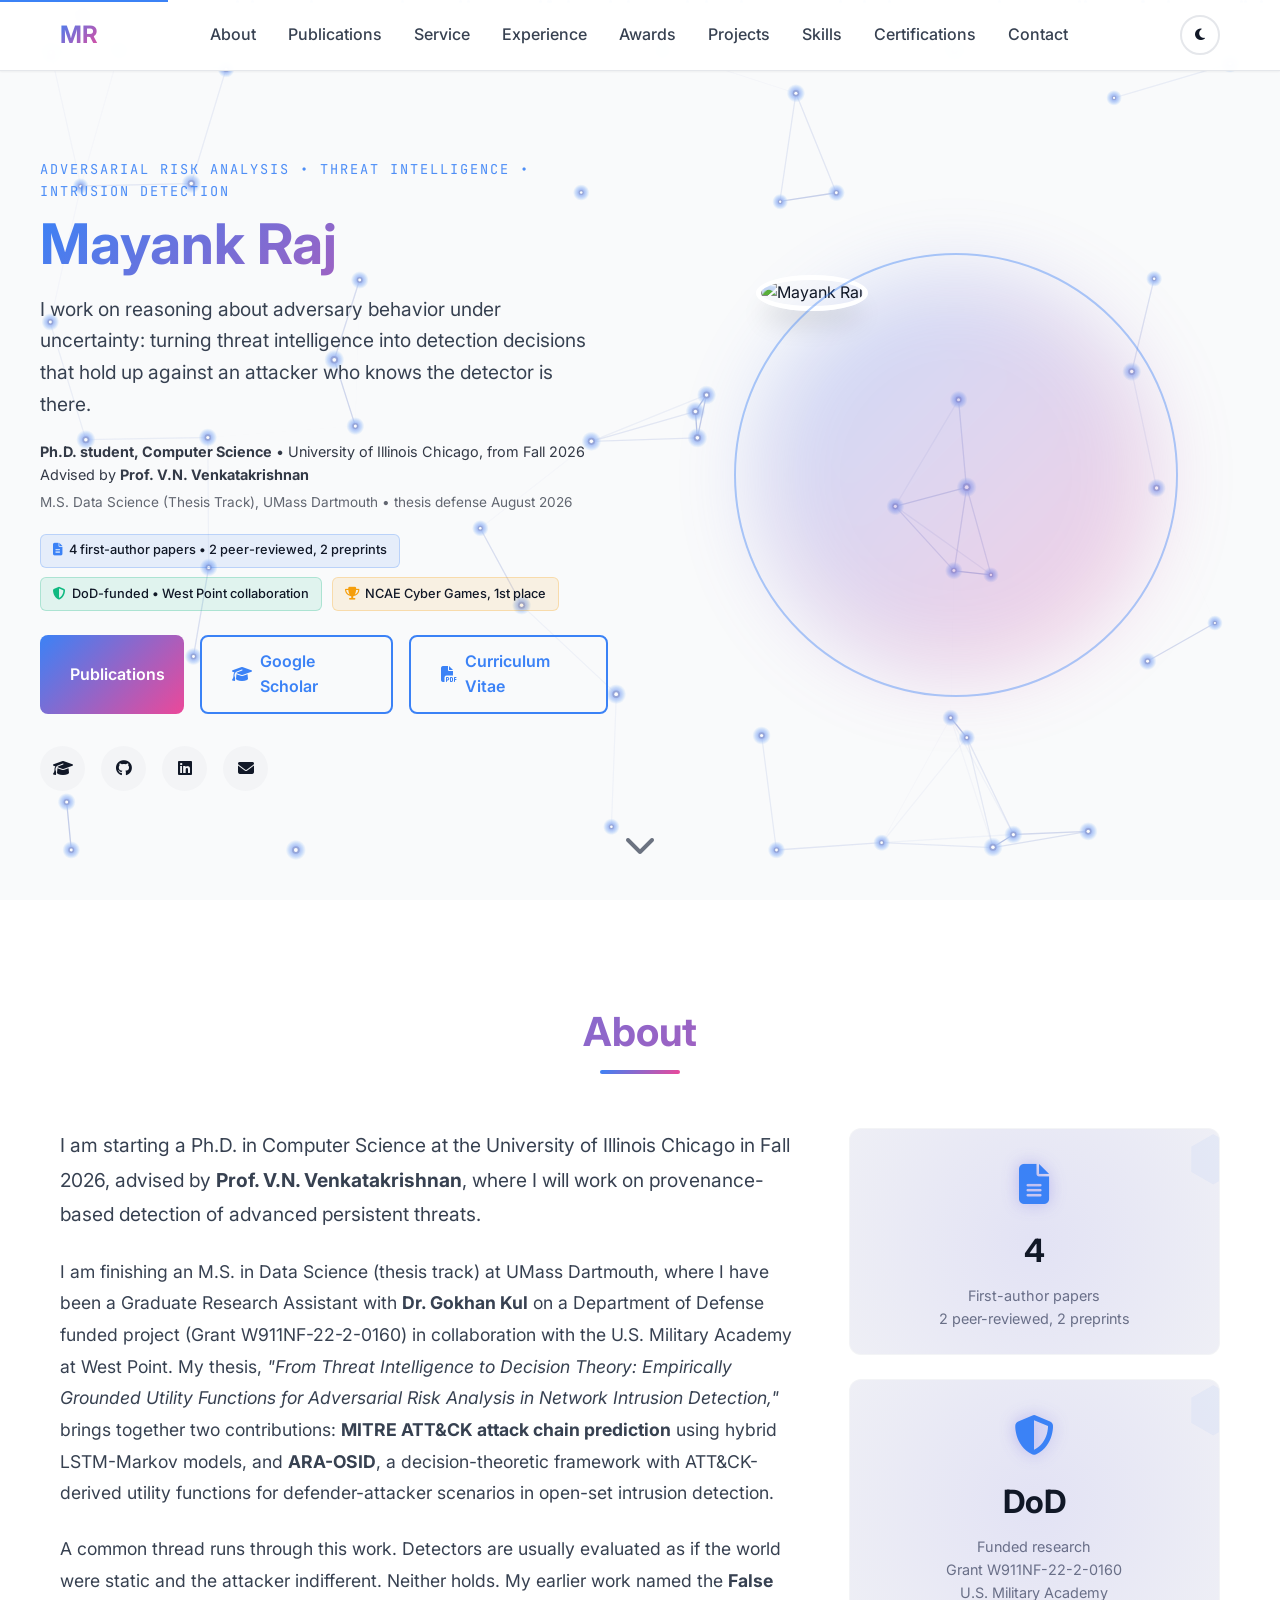
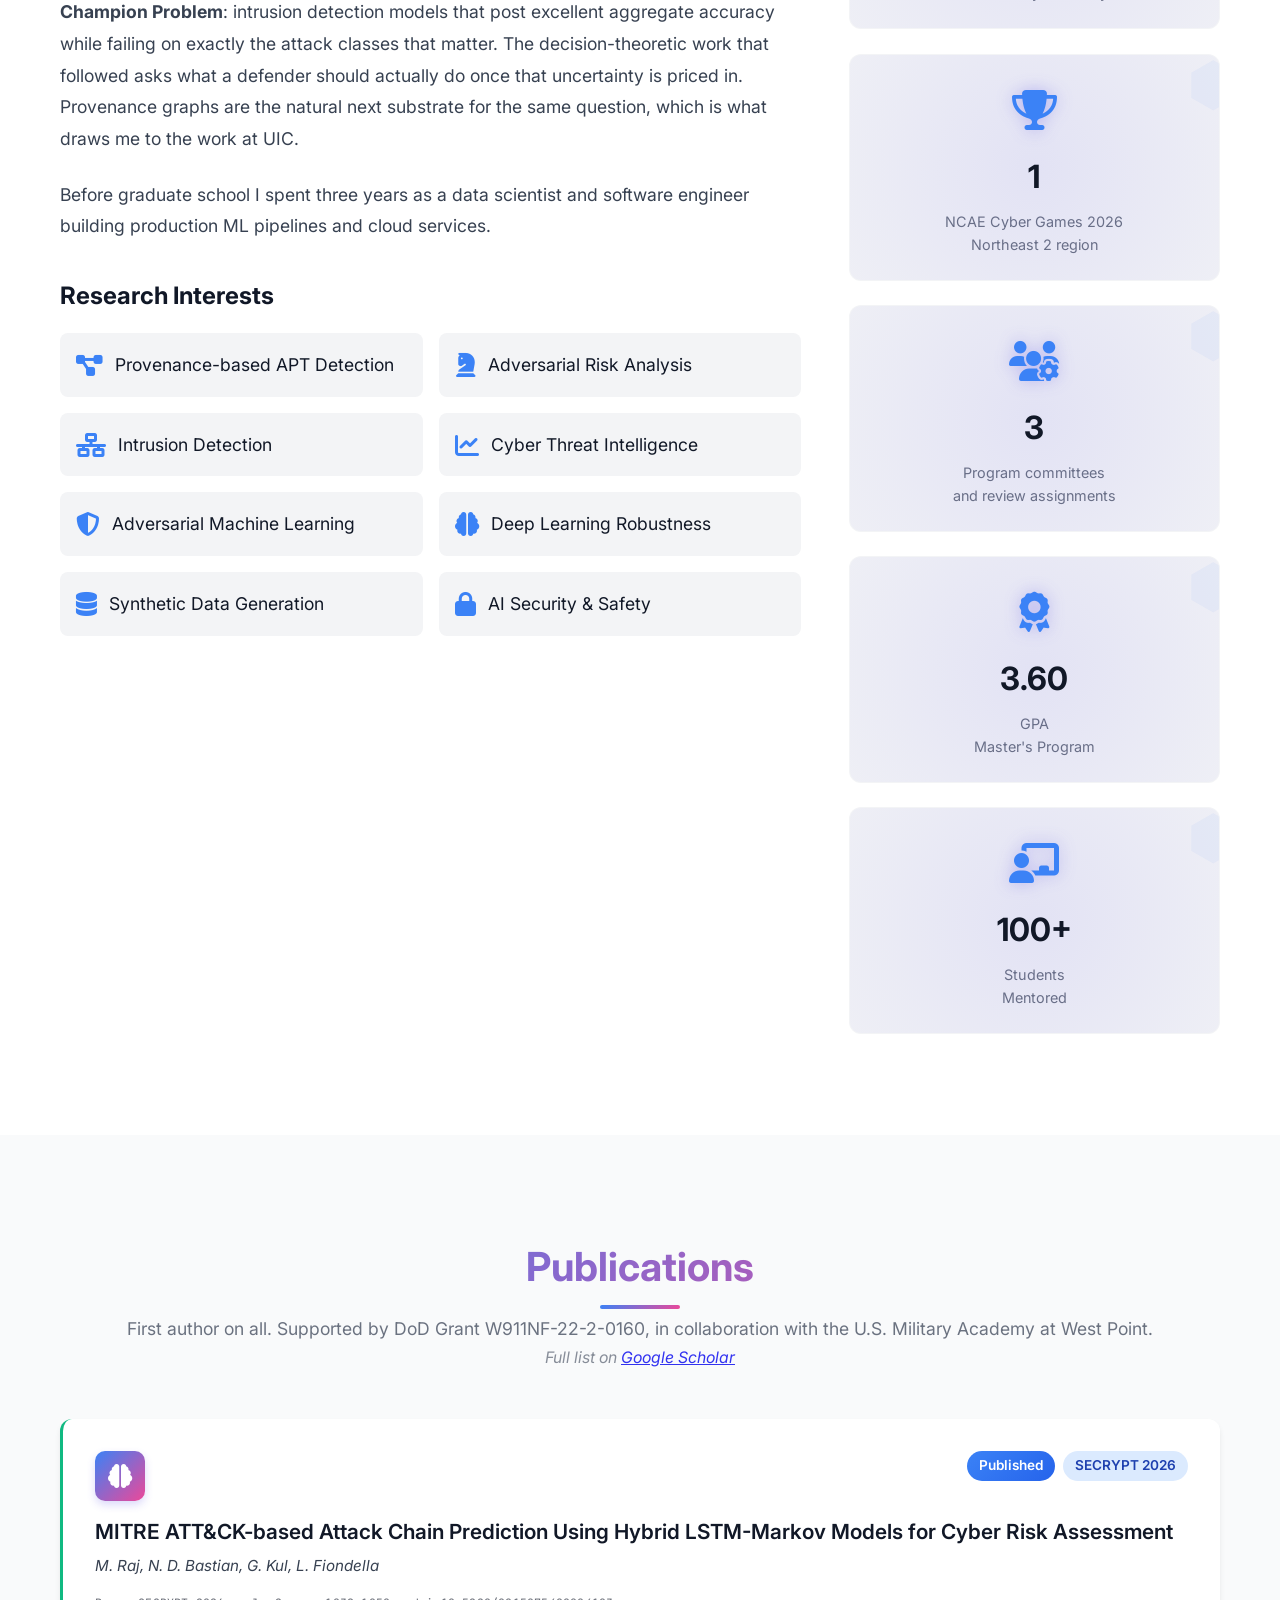
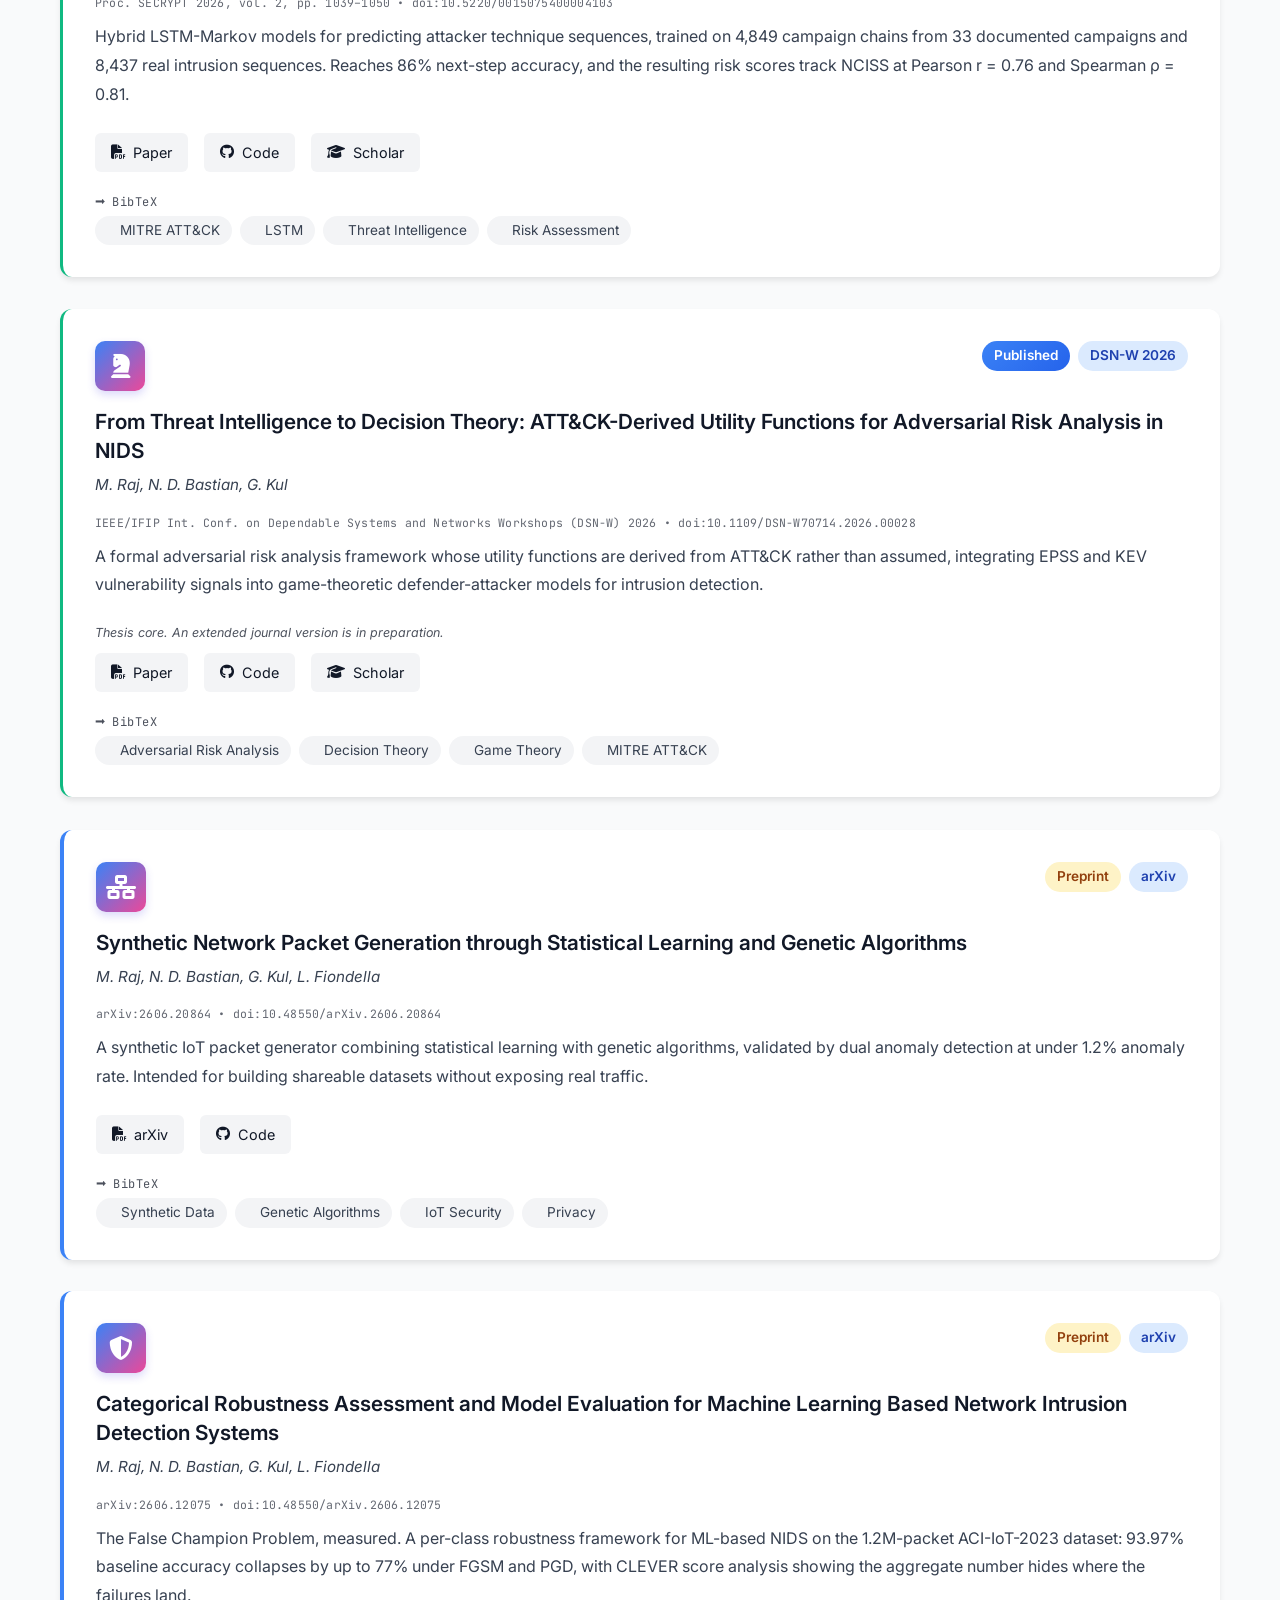
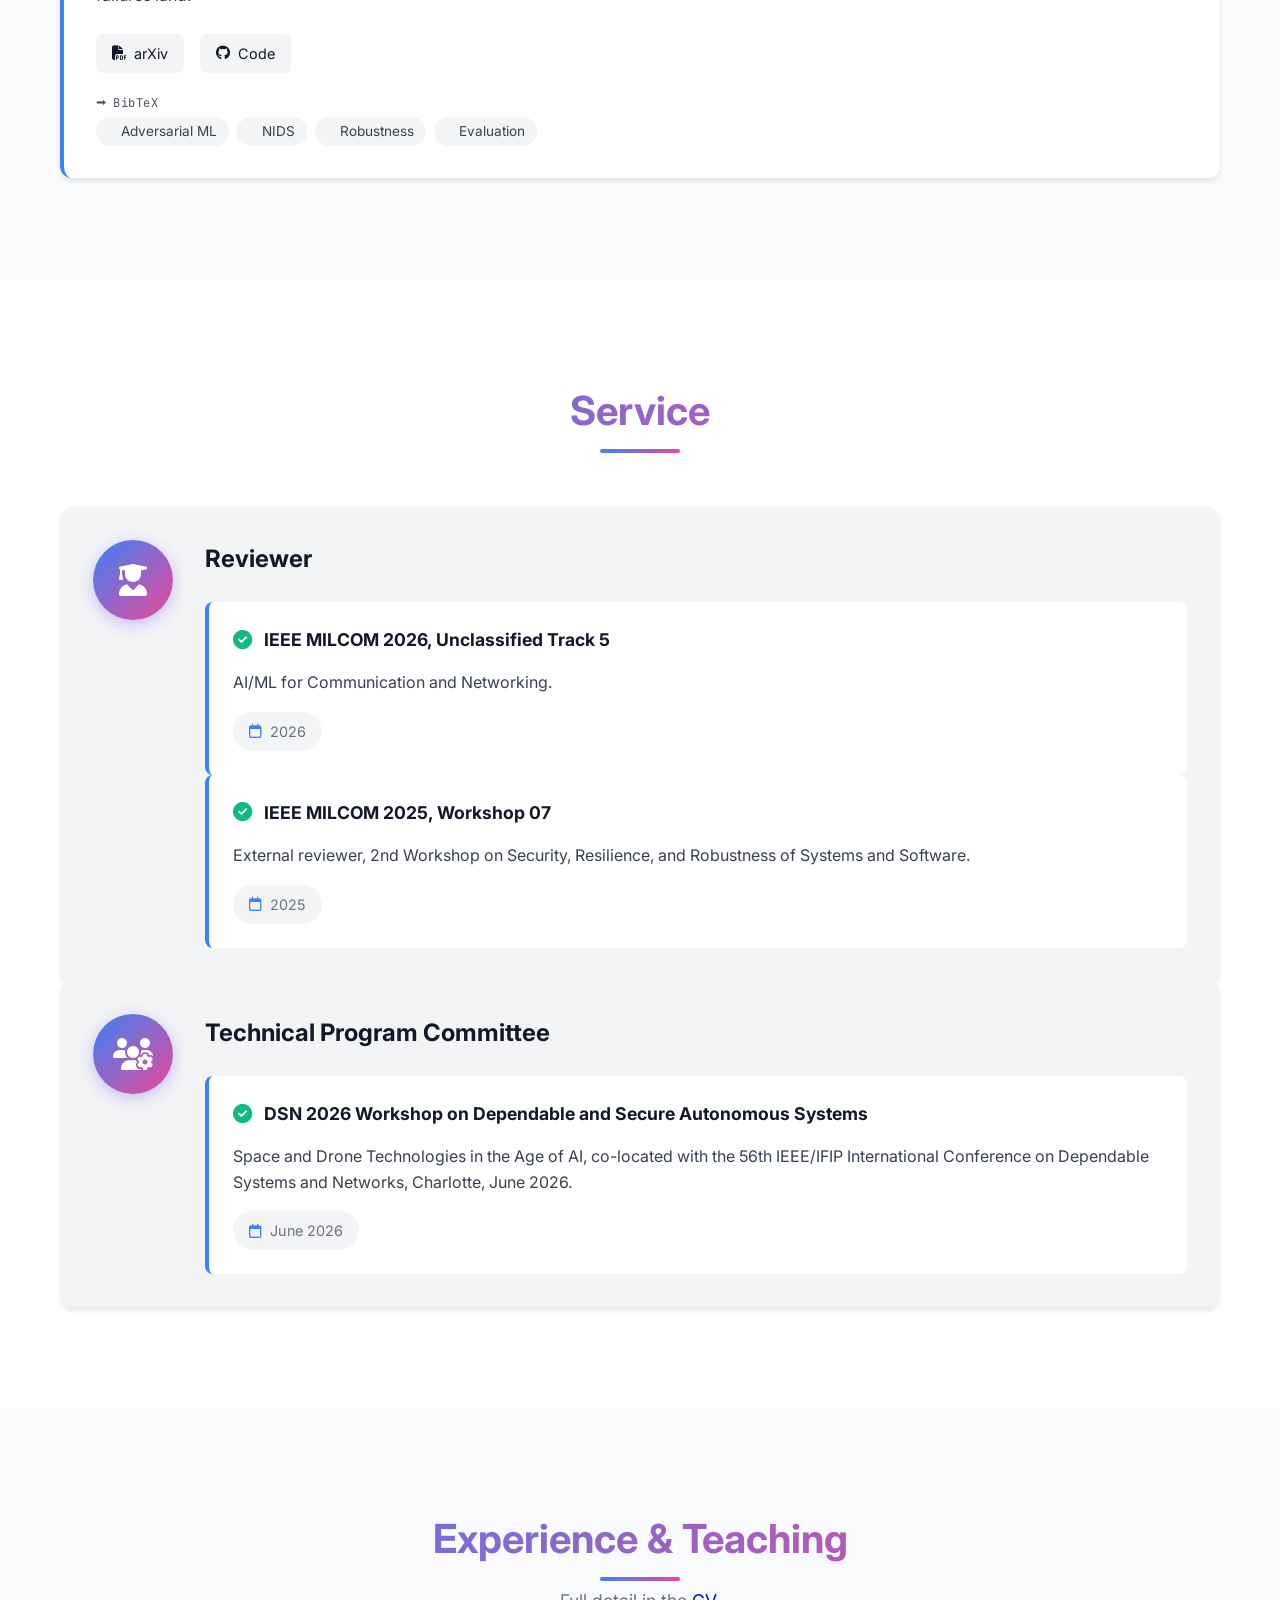
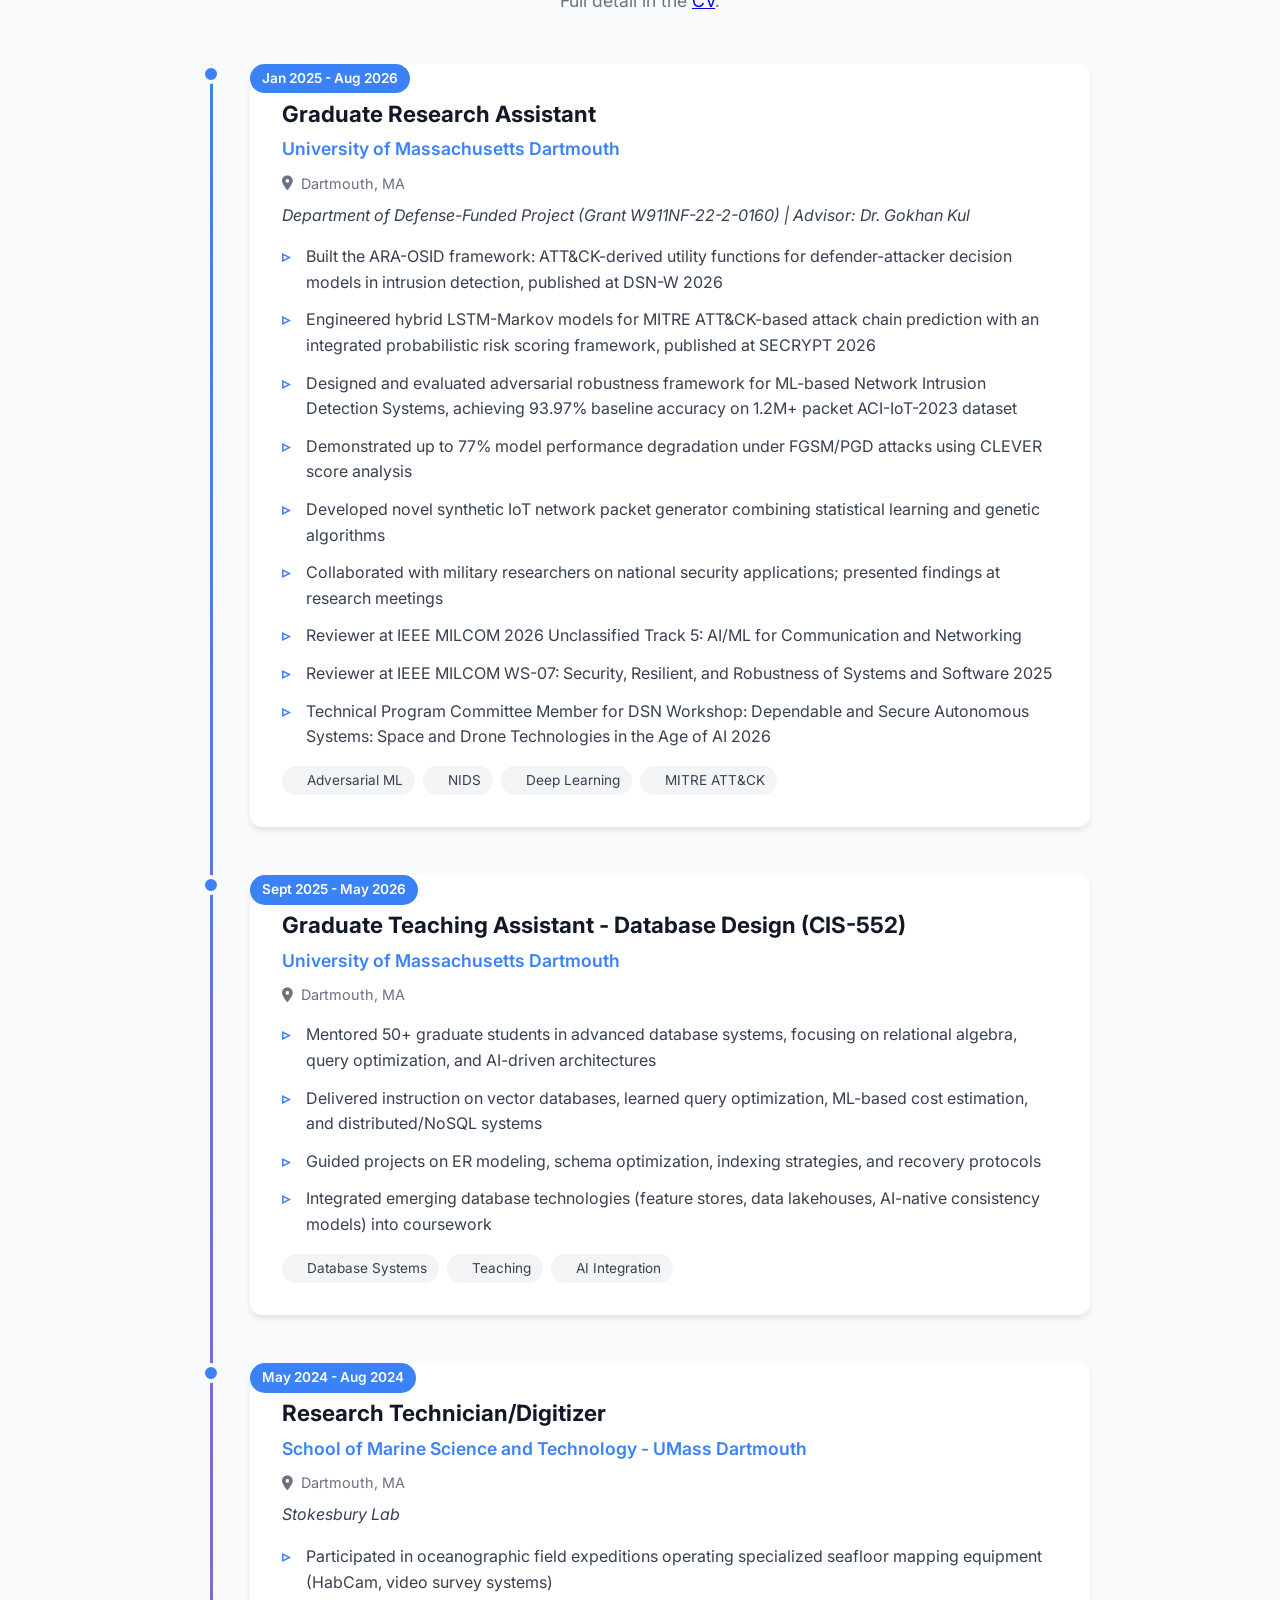
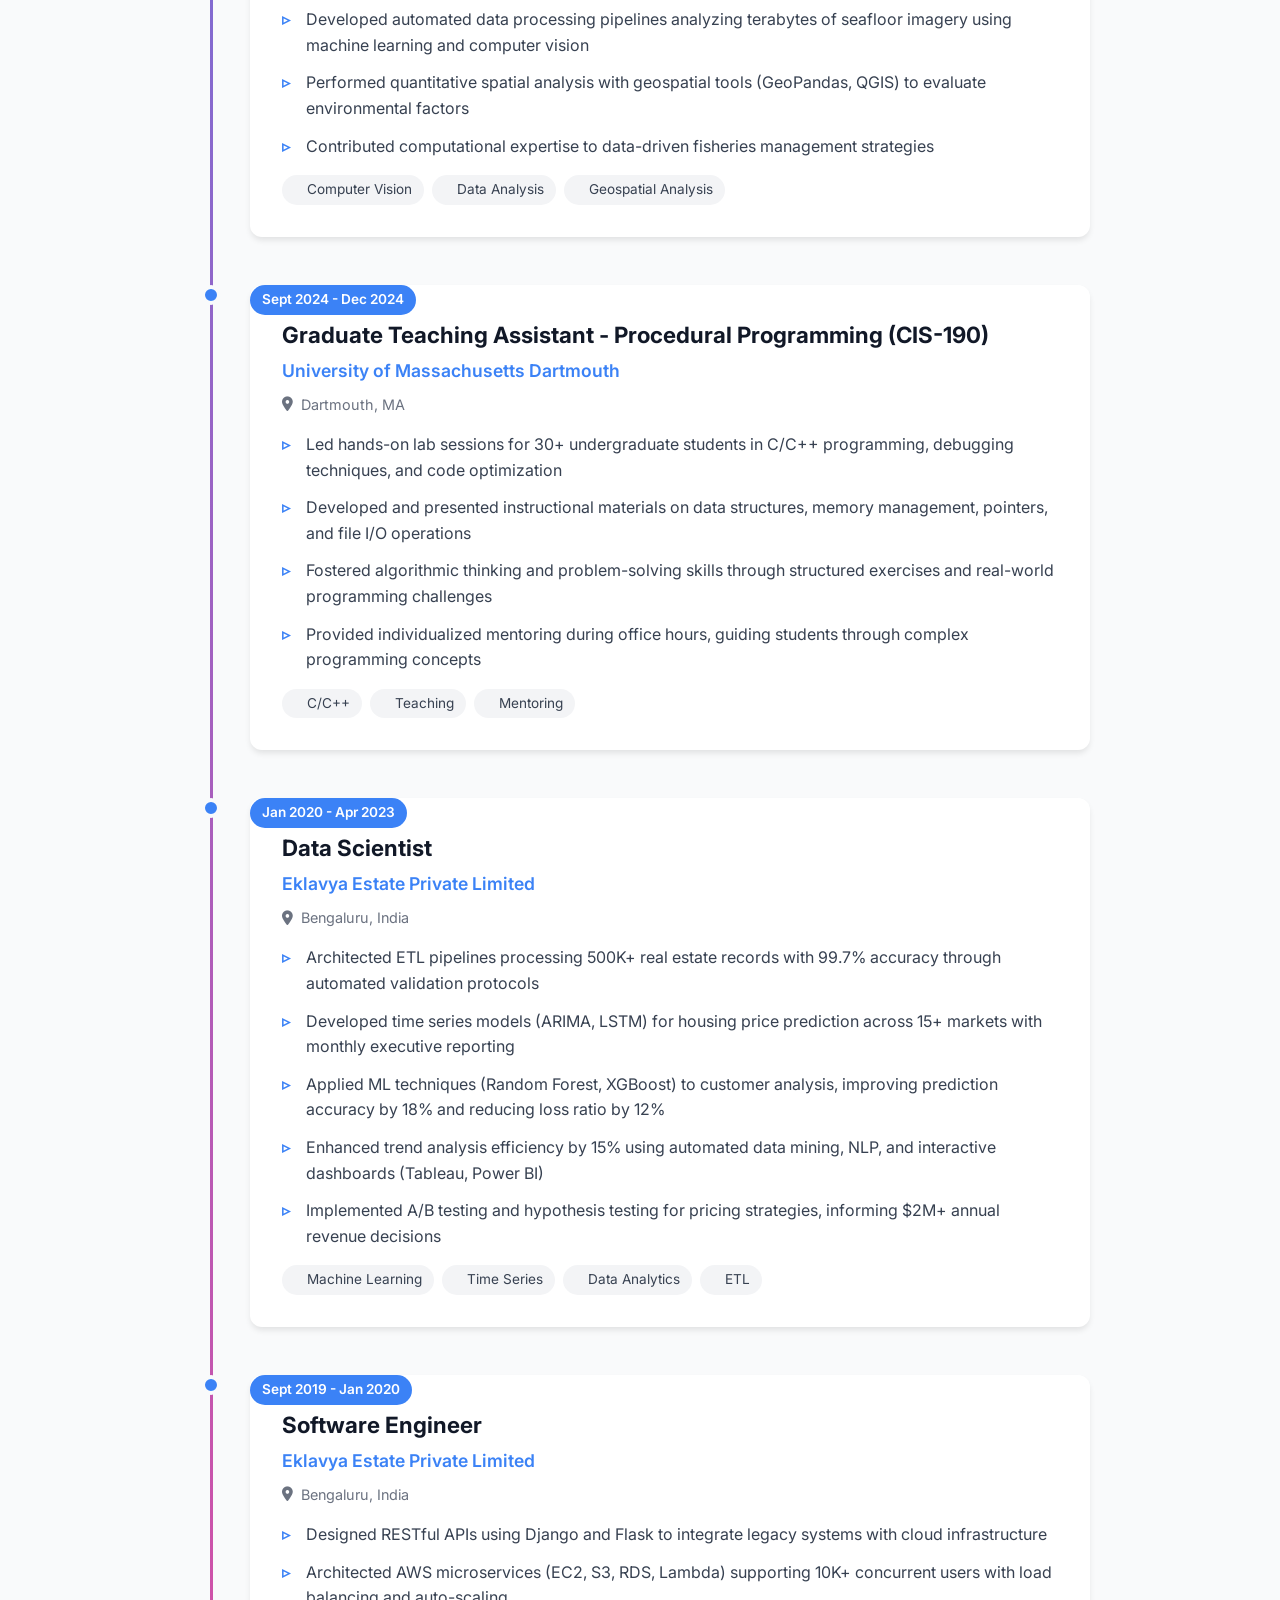
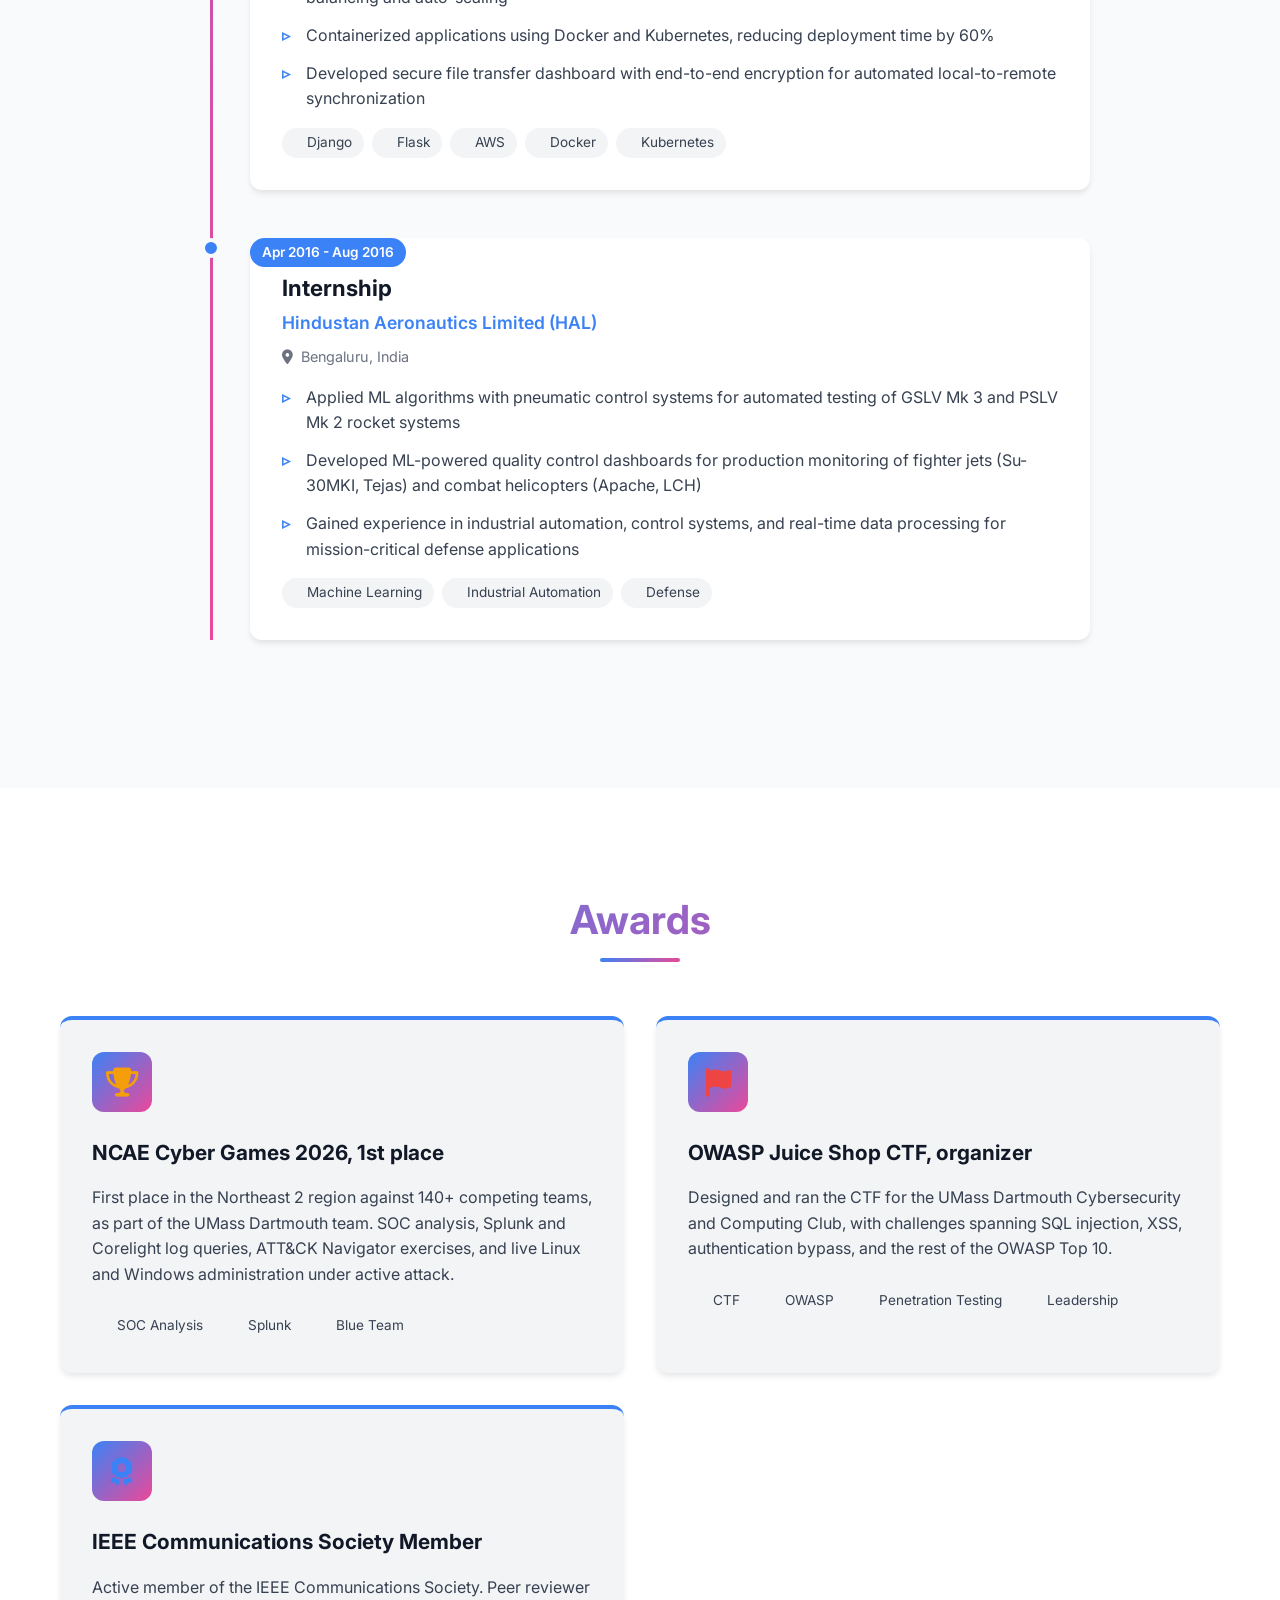
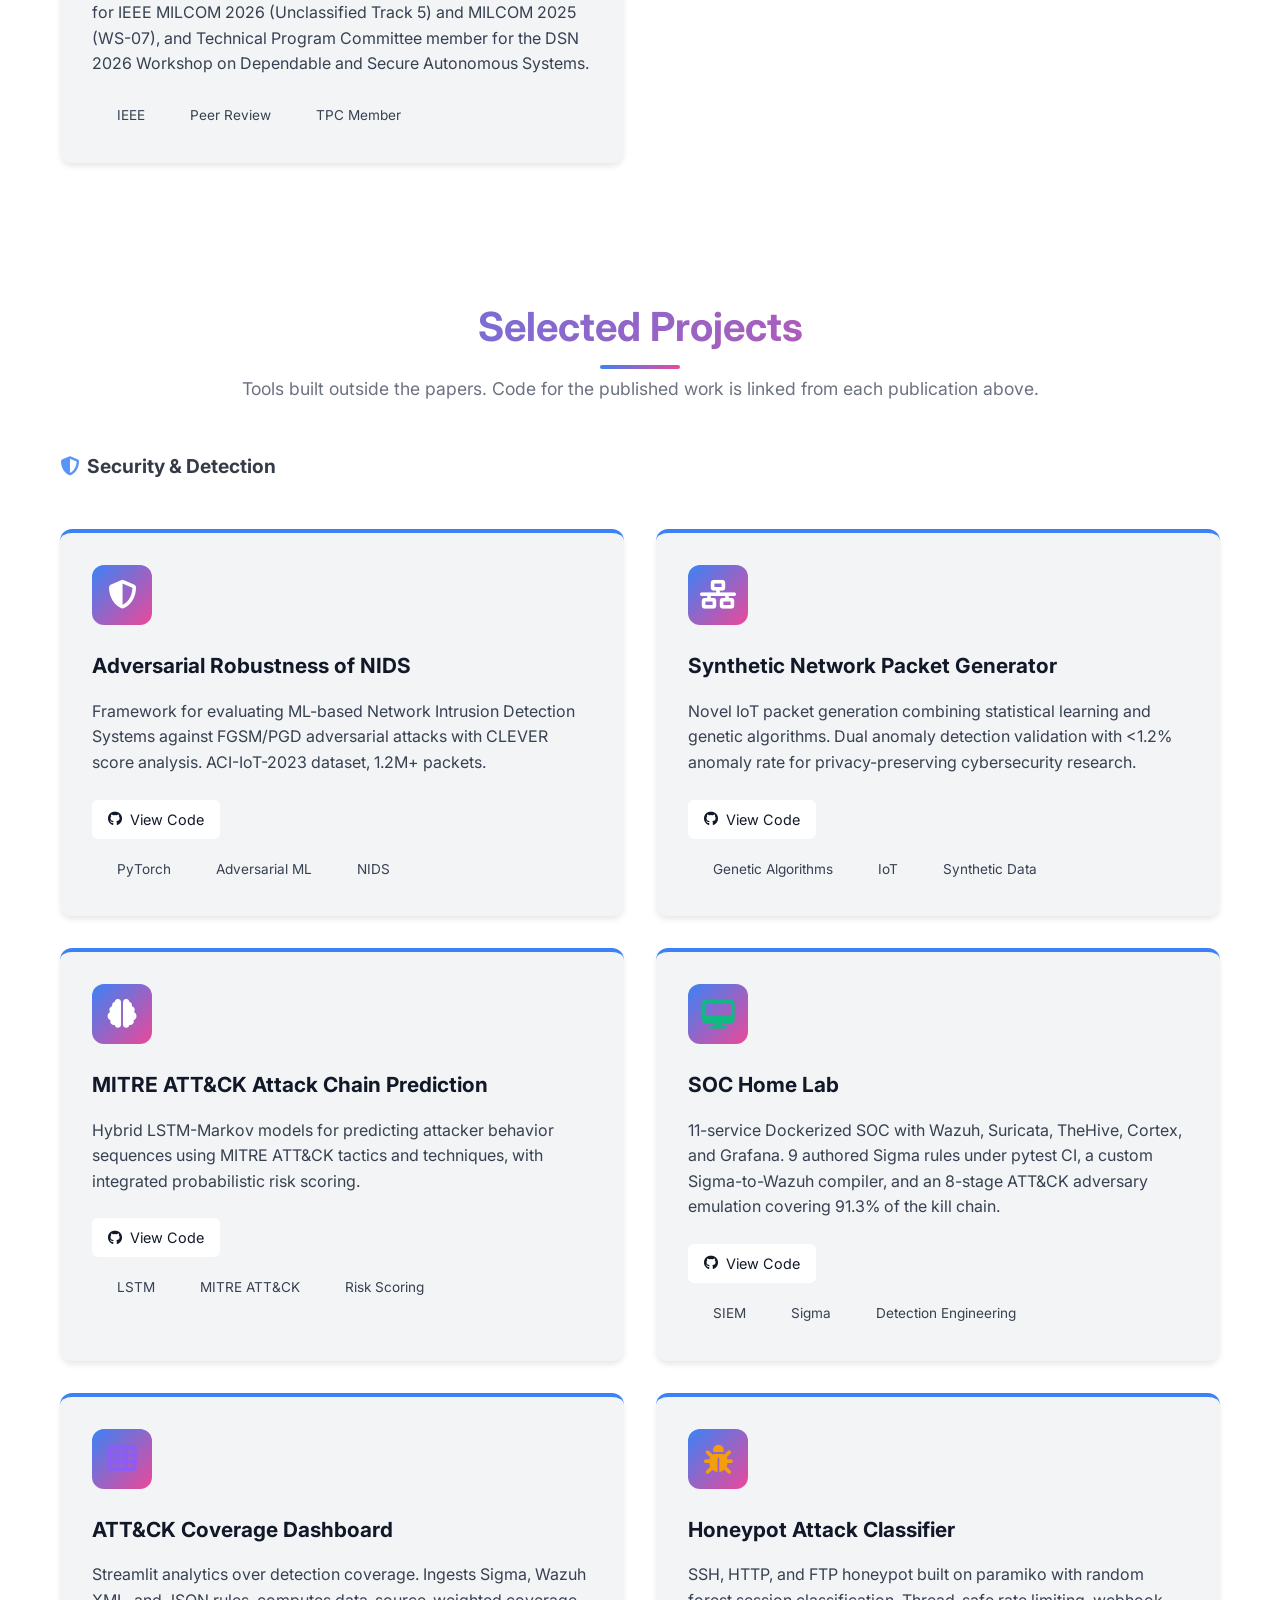
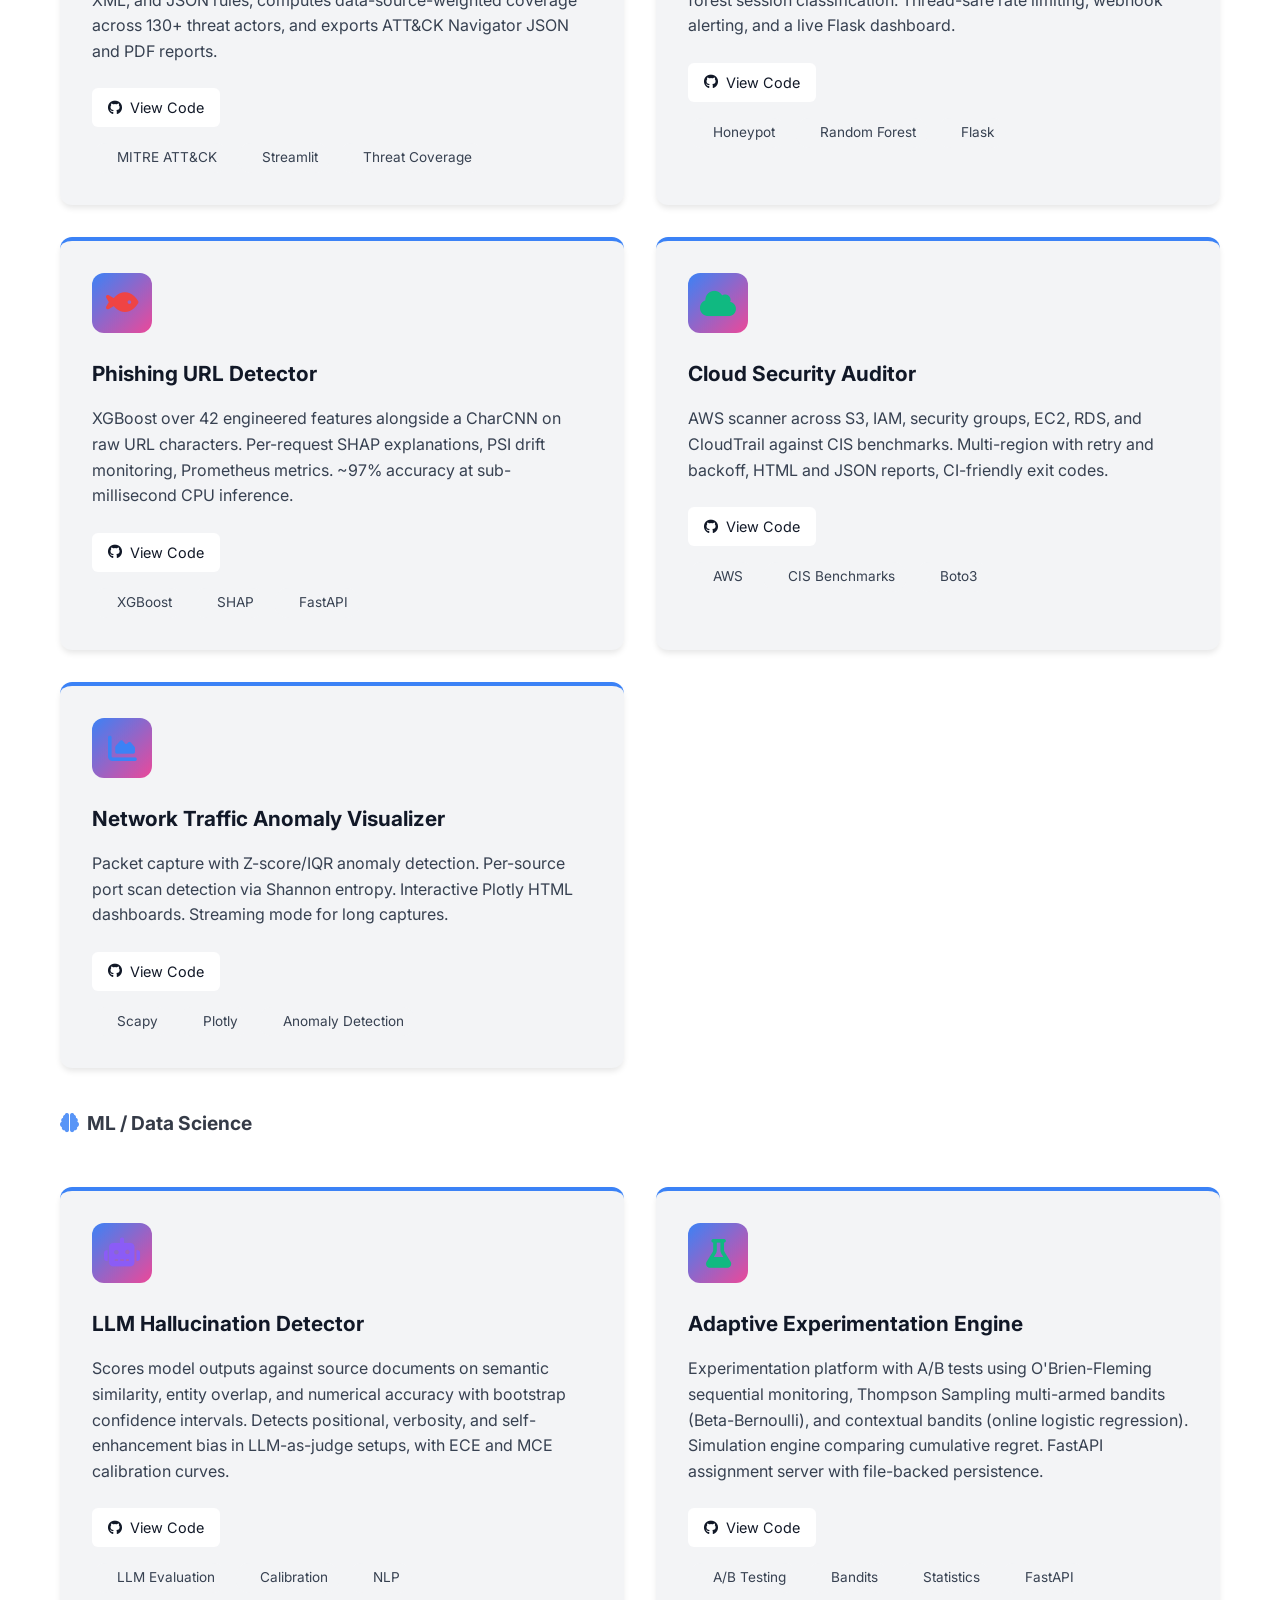
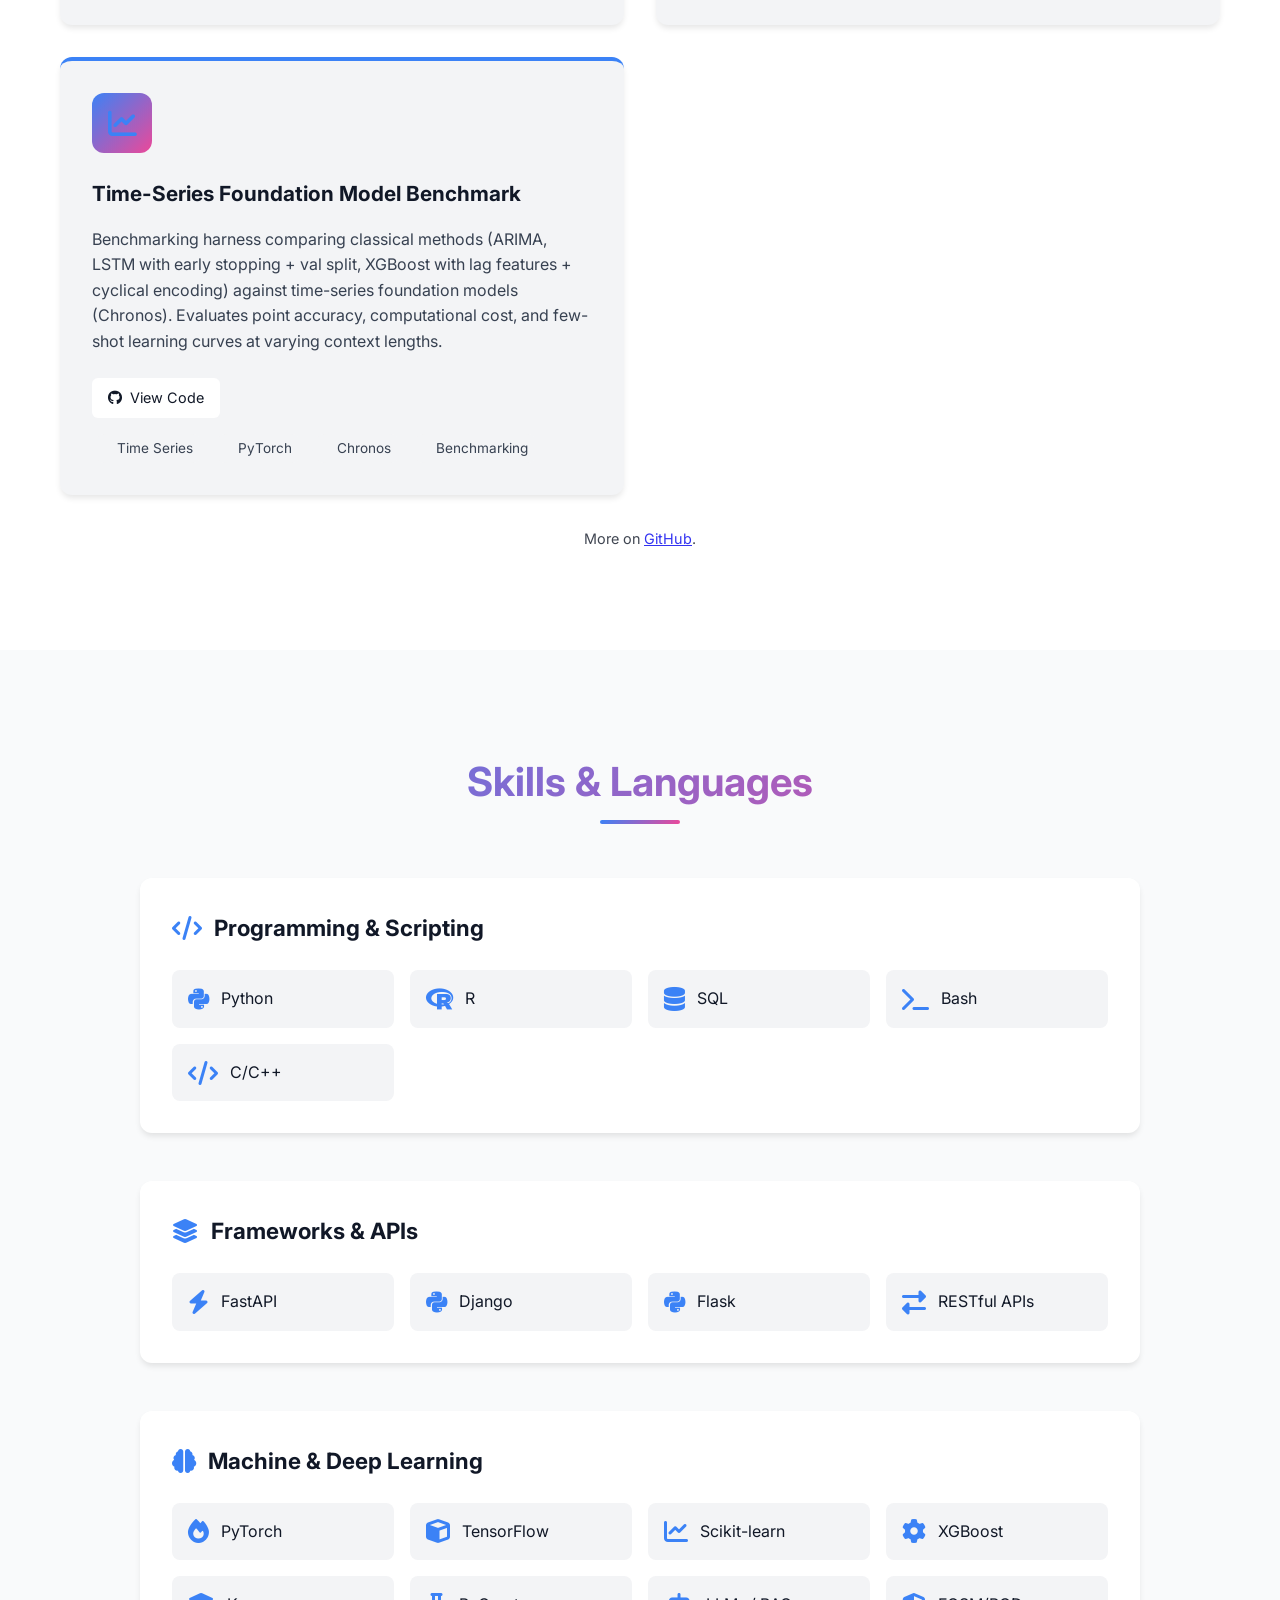
==== commit 463c9e24: "Update index.html" ====
--- a/index.html
+++ b/index.html
@@ -1520,980 +1520,3 @@
     </script>
 </body>
 </html>
-        }
-        .bibtex-copy {
-            position: absolute;
-            top: 0.9rem;
-            right: 0.5rem;
-            font-family: 'JetBrains Mono', monospace;
-            font-size: 0.65rem;
-            padding: 0.2rem 0.5rem;
-            border-radius: 4px;
-            cursor: pointer;
-            background: rgba(127, 127, 127, 0.18);
-            border: 1px solid rgba(127, 127, 127, 0.28);
-            color: inherit;
-        }
-        .bibtex-copy:hover { background: rgba(127, 127, 127, 0.30); }
-
-        .role-list { list-style: none; padding: 0; margin: 0; }
-        .role-item {
-            display: grid;
-            grid-template-columns: 190px 1fr;
-            gap: 1.25rem;
-            padding: 1.1rem 0;
-            border-bottom: 1px solid rgba(127, 127, 127, 0.18);
-        }
-        .role-item:last-child { border-bottom: none; }
-        .role-when {
-            font-family: 'JetBrains Mono', monospace;
-            font-size: 0.78rem;
-            opacity: 0.7;
-            padding-top: 0.15rem;
-        }
-        .role-what h4 { margin: 0 0 0.2rem; font-size: 1rem; font-weight: 600; }
-        .role-org { font-size: 0.88rem; opacity: 0.85; margin: 0 0 0.4rem; }
-        .role-what p.role-detail { font-size: 0.88rem; line-height: 1.6; margin: 0; opacity: 0.9; }
-        @media (max-width: 700px) {
-            .role-item { grid-template-columns: 1fr; gap: 0.35rem; }
-        }
-
-        .cert-inline {
-            display: flex;
-            flex-wrap: wrap;
-            gap: 0.6rem;
-            justify-content: center;
-            margin-top: 0.5rem;
-        }
-        .cert-chip {
-            display: inline-flex;
-            align-items: center;
-            gap: 0.45rem;
-            padding: 0.4rem 0.85rem;
-            border-radius: 6px;
-            font-size: 0.82rem;
-            background: rgba(127, 127, 127, 0.10);
-            border: 1px solid rgba(127, 127, 127, 0.22);
-        }
-        @media (prefers-reduced-motion: reduce) {
-            *, *::before, *::after { animation-duration: 0.001ms !important; transition-duration: 0.001ms !important; }
-        }
-    </style>
-
-    <!-- Structured data so search engines connect the name to the affiliation and profiles -->
-    <script type="application/ld+json">
-    {
-      "@context": "https://schema.org",
-      "@type": "Person",
-      "name": "Mayank Raj",
-      "url": "https://mayank02raj.github.io/",
-      "image": "https://mayank02raj.github.io/assets/img/profile.jpg",
-      "jobTitle": "PhD Student, Computer Science",
-      "affiliation": { "@type": "Organization", "name": "University of Illinois Chicago" },
-      "alumniOf": { "@type": "Organization", "name": "University of Massachusetts Dartmouth" },
-      "email": "mailto:raj02mayank@gmail.com",
-      "knowsAbout": ["Intrusion Detection", "Adversarial Risk Analysis", "Cyber Threat Intelligence", "Machine Learning Security", "Provenance Analysis"],
-      "sameAs": [
-        "https://scholar.google.com/citations?user=AtN6P1QAAAAJ",
-        "https://github.com/mayank02raj",
-        "https://www.linkedin.com/in/mayank02raj"
-      ]
-    }
-    </script>
-</head>
-<body class="light-mode">
-    <!-- Animated Network Background Canvas -->
-    <canvas id="networkCanvas" class="network-canvas"></canvas>
-
-    <!-- Particle System -->
-    <div class="particles-container" id="particles"></div>
-
-    <!-- Cybersecurity Background Animation -->
-    <div class="cyber-background"></div>
-
-    <!-- Navigation -->
-    <nav class="navbar" id="navbar">
-        <div class="nav-container">
-            <a href="#home" class="nav-logo">MR</a>
-            <ul class="nav-menu" id="nav-menu">
-                <li><a href="#about" class="nav-link">About</a></li>
-                <li><a href="#publications" class="nav-link">Publications</a></li>
-                <li><a href="#service" class="nav-link">Service</a></li>
-                <li><a href="#experience" class="nav-link">Experience</a></li>
-                <li><a href="#projects" class="nav-link">Projects</a></li>
-                <li><a href="#contact" class="nav-link">Contact</a></li>
-            </ul>
-            <div class="nav-actions">
-                <button id="theme-toggle" class="theme-toggle" aria-label="Toggle theme">
-                    <i class="fas fa-moon"></i>
-                    <i class="fas fa-sun"></i>
-                </button>
-                <div class="hamburger" id="hamburger">
-                    <span></span>
-                    <span></span>
-                    <span></span>
-                </div>
-            </div>
-        </div>
-    </nav>
-
-    <!-- Hero Section -->
-    <section id="home" class="hero">
-        <div class="hero-container">
-            <div class="hero-content" data-aos="fade-up">
-                <p class="hero-eyebrow" style="font-family: 'JetBrains Mono', monospace; font-size: 0.85rem; letter-spacing: 2px; text-transform: uppercase; color: var(--primary-color); margin-bottom: 0.5rem; opacity: 0.9;">Adversarial Risk Analysis &bull; Threat Intelligence &bull; Intrusion Detection</p>
-                <h1 class="hero-title">
-                    <span class="gradient-text">Mayank Raj</span>
-                </h1>
-                <p class="hero-subtitle" style="font-size: 1.2rem; max-width: 640px; line-height: 1.65;">
-                    I work on reasoning about adversary behavior under uncertainty: turning threat
-                    intelligence into detection decisions that hold up against an attacker who knows
-                    the detector is there.
-                </p>
-
-                <p style="font-size: 0.9rem; opacity: 0.85; margin: 1.25rem 0 0.35rem; line-height: 1.6;">
-                    <strong>Ph.D. student, Computer Science</strong> &bull; University of Illinois Chicago, from Fall 2026<br>
-                    Advised by <strong>Prof. V.N. Venkatakrishnan</strong>
-                </p>
-                <p style="font-size: 0.85rem; opacity: 0.65; margin-bottom: 1.25rem;">
-                    M.S. Data Science (Thesis Track), UMass Dartmouth &bull; thesis defense August 2026
-                </p>
-
-                <!-- Proof points as visual badges -->
-                <div style="display: flex; flex-wrap: wrap; gap: 0.6rem; margin: 0 0 1.5rem;">
-                    <span style="display: inline-flex; align-items: center; gap: 0.4rem; background: rgba(59,130,246,0.1); border: 1px solid rgba(59,130,246,0.25); padding: 0.35rem 0.75rem; border-radius: 6px; font-size: 0.8rem; font-weight: 500;">
-                        <i class="fas fa-file-alt" style="color: var(--primary-color);"></i> 4 first-author papers &bull; 2 peer-reviewed, 2 preprints
-                    </span>
-                    <span style="display: inline-flex; align-items: center; gap: 0.4rem; background: rgba(16,185,129,0.1); border: 1px solid rgba(16,185,129,0.25); padding: 0.35rem 0.75rem; border-radius: 6px; font-size: 0.8rem; font-weight: 500;">
-                        <i class="fas fa-shield-alt" style="color: #10b981;"></i> DoD-funded &bull; West Point collaboration
-                    </span>
-                    <span style="display: inline-flex; align-items: center; gap: 0.4rem; background: rgba(245,158,11,0.1); border: 1px solid rgba(245,158,11,0.25); padding: 0.35rem 0.75rem; border-radius: 6px; font-size: 0.8rem; font-weight: 500;">
-                        <i class="fas fa-trophy" style="color: #f59e0b;"></i> NCAE Cyber Games, 1st place
-                    </span>
-                </div>
-
-                <div class="hero-buttons">
-                    <a href="#publications" class="btn btn-primary">Publications</a>
-                    <a href="https://scholar.google.com/citations?user=AtN6P1QAAAAJ" target="_blank" rel="noopener" class="btn btn-secondary">
-                        <i class="fas fa-graduation-cap"></i> Google Scholar
-                    </a>
-                    <a href="assets/cv.pdf" target="_blank" rel="noopener" class="btn btn-secondary">
-                        <i class="fas fa-file-pdf"></i> Curriculum Vitae
-                    </a>
-                </div>
-                <div class="social-links">
-                    <a href="https://scholar.google.com/citations?user=AtN6P1QAAAAJ" target="_blank" rel="noopener" aria-label="Google Scholar">
-                        <i class="fas fa-graduation-cap"></i>
-                    </a>
-                    <a href="https://github.com/mayank02raj" target="_blank" rel="noopener" aria-label="GitHub">
-                        <i class="fab fa-github"></i>
-                    </a>
-                    <a href="https://www.linkedin.com/in/mayank02raj" target="_blank" rel="noopener" aria-label="LinkedIn">
-                        <i class="fab fa-linkedin"></i>
-                    </a>
-                    <a href="mailto:raj02mayank@gmail.com" aria-label="Email">
-                        <i class="fas fa-envelope"></i>
-                    </a>
-                </div>
-            </div>
-            <div class="hero-image" data-aos="fade-left" data-aos-delay="200">
-                <div class="image-container">
-                    <div class="glow-effect"></div>
-                    <img src="assets/img/profile.jpg" alt="Mayank Raj" class="profile-img">
-                </div>
-            </div>
-        </div>
-        <div class="scroll-indicator">
-            <a href="#about" aria-label="Scroll to about section">
-                <i class="fas fa-chevron-down"></i>
-            </a>
-        </div>
-    </section>
-
-    <!-- About Section -->
-    <section id="about" class="about">
-        <div class="container">
-            <h2 class="section-title" data-aos="fade-up">About</h2>
-            <div class="about-content">
-                <div class="about-text" data-aos="fade-right">
-                    <p class="lead">
-                        I am starting a Ph.D. in Computer Science at the University of Illinois Chicago in
-                        Fall 2026, advised by <strong>Prof. V.N. Venkatakrishnan</strong>, where I will work on
-                        provenance-based detection of advanced persistent threats.
-                    </p>
-                    <p>
-                        I am finishing an M.S. in Data Science (thesis track) at UMass Dartmouth, where I have been a
-                        Graduate Research Assistant with <strong>Dr. Gokhan Kul</strong> on a Department of Defense
-                        funded project (Grant W911NF-22-2-0160) in collaboration with the U.S. Military Academy at
-                        West Point. My thesis, <em>"From Threat Intelligence to Decision Theory: Empirically Grounded
-                        Utility Functions for Adversarial Risk Analysis in Network Intrusion Detection,"</em> brings
-                        together two contributions: <strong>MITRE ATT&amp;CK attack chain prediction</strong> using
-                        hybrid LSTM-Markov models, and <strong>ARA-OSID</strong>, a decision-theoretic framework with
-                        ATT&amp;CK-derived utility functions for defender-attacker scenarios in open-set intrusion
-                        detection.
-                    </p>
-                    <p>
-                        A common thread runs through this work. Detectors are usually evaluated as if the world were
-                        static and the attacker indifferent. Neither holds. My earlier work named the
-                        <strong>False Champion Problem</strong>: intrusion detection models that post excellent aggregate
-                        accuracy while failing on exactly the attack classes that matter. The decision-theoretic work
-                        that followed asks what a defender should actually do once that uncertainty is priced in.
-                        Provenance graphs are the natural next substrate for the same question, which is what draws me
-                        to the work at UIC.
-                    </p>
-                    <p>
-                        Before graduate school I spent three years as a data scientist and software engineer building
-                        production ML pipelines and cloud services.
-                    </p>
-
-                    <div class="research-interests">
-                        <h3>Research Interests</h3>
-                        <div class="interests-grid">
-                            <div class="interest-item">
-                                <i class="fas fa-project-diagram"></i>
-                                <span>Provenance-based APT Detection</span>
-                            </div>
-                            <div class="interest-item">
-                                <i class="fas fa-chess-knight"></i>
-                                <span>Adversarial Risk Analysis</span>
-                            </div>
-                            <div class="interest-item">
-                                <i class="fas fa-network-wired"></i>
-                                <span>Intrusion Detection</span>
-                            </div>
-                            <div class="interest-item">
-                                <i class="fas fa-chart-line"></i>
-                                <span>Cyber Threat Intelligence</span>
-                            </div>
-                            <div class="interest-item">
-                                <i class="fas fa-shield-alt"></i>
-                                <span>Adversarial Machine Learning</span>
-                            </div>
-                            <div class="interest-item">
-                                <i class="fas fa-lock"></i>
-                                <span>AI Security</span>
-                            </div>
-                        </div>
-                    </div>
-                </div>
-
-                <div class="about-stats" data-aos="fade-left">
-                    <div class="stat-card">
-                        <div class="stat-icon"><i class="fas fa-file-alt"></i></div>
-                        <div class="stat-number">4</div>
-                        <div class="stat-label">First-author papers<br>2 peer-reviewed, 2 preprints</div>
-                    </div>
-                    <div class="stat-card">
-                        <div class="stat-icon"><i class="fas fa-shield-alt"></i></div>
-                        <div class="stat-number">DoD</div>
-                        <div class="stat-label">Funded research<br>Grant W911NF-22-2-0160<br>U.S. Military Academy</div>
-                    </div>
-                    <div class="stat-card">
-                        <div class="stat-icon"><i class="fas fa-trophy"></i></div>
-                        <div class="stat-number">1st</div>
-                        <div class="stat-label">NCAE Cyber Games 2026<br>Northeast 2 region</div>
-                    </div>
-                    <div class="stat-card">
-                        <div class="stat-icon"><i class="fas fa-chalkboard-teacher"></i></div>
-                        <div class="stat-number">3</div>
-                        <div class="stat-label">Program committees<br>and review assignments</div>
-                    </div>
-                </div>
-            </div>
-        </div>
-    </section>
-
-    <!-- Publications Section -->
-    <section id="publications" class="research-publications">
-        <div class="container">
-            <h2 class="section-title" data-aos="fade-up">Publications</h2>
-            <p class="section-subtitle" data-aos="fade-up">
-                First author on all. Supported by DoD Grant W911NF-22-2-0160, in collaboration with the U.S. Military Academy at West Point.<br>
-                <em style="font-size: 0.9em; opacity: 0.8;">Full list on <a href="https://scholar.google.com/citations?user=AtN6P1QAAAAJ" target="_blank" rel="noopener">Google Scholar</a></em>
-            </p>
-
-            <div class="publications-grid">
-
-                <!-- SECRYPT 2026 -->
-                <div class="publication-card" data-aos="fade-up" style="border-left: 3px solid #10b981;">
-                    <div class="pub-header">
-                        <div class="pub-icon"><i class="fas fa-brain"></i></div>
-                        <div class="pub-meta">
-                            <span class="pub-status" style="background: linear-gradient(135deg, #3b82f6, #2563eb); color: white;">Published</span>
-                            <span class="pub-venue">SECRYPT 2026</span>
-                        </div>
-                    </div>
-                    <h3 class="pub-title">MITRE ATT&amp;CK-based Attack Chain Prediction Using Hybrid LSTM-Markov Models for Cyber Risk Assessment</h3>
-                    <p class="pub-authors">M. Raj, N. D. Bastian, G. Kul, L. Fiondella</p>
-                    <p class="pub-ids">Proc. SECRYPT 2026, vol. 2, pp. 1039&ndash;1050 &bull; doi:10.5220/0015075400004103</p>
-                    <p class="pub-description">
-                        Hybrid LSTM-Markov models for predicting attacker technique sequences, trained on 4,849 campaign
-                        chains from 33 documented campaigns and 8,437 real intrusion sequences. Reaches 86% next-step
-                        accuracy, and the resulting risk scores track NCISS at Pearson r = 0.76 and Spearman &rho; = 0.81.
-                    </p>
-                    <div class="pub-links">
-                        <a href="https://doi.org/10.5220/0015075400004103" target="_blank" rel="noopener" class="pub-link">
-                            <i class="fas fa-file-pdf"></i> Paper
-                        </a>
-                        <a href="https://github.com/mayank02raj/MITRE-ATTACK-based-Attack-Chain-Prediction" target="_blank" rel="noopener" class="pub-link">
-                            <i class="fab fa-github"></i> Code
-                        </a>
-                        <a href="https://scholar.google.com/citations?user=AtN6P1QAAAAJ" target="_blank" rel="noopener" class="pub-link">
-                            <i class="fas fa-graduation-cap"></i> Scholar
-                        </a>
-                    </div>
-                    <details class="bibtex-block">
-                        <summary>BibTeX</summary>
-                        <div class="bibtex-wrap">
-                            <button class="bibtex-copy" type="button" onclick="mrCopyBib(this)">copy</button>
-<pre>@inproceedings{raj2026attackchain,
-  author    = {Raj, Mayank and Bastian, Nathaniel D. and
-               Kul, Gokhan and Fiondella, Lance},
-  title     = {{MITRE ATT\&CK}-based Attack Chain Prediction Using
-               Hybrid {LSTM}-Markov Models for Cyber Risk Assessment},
-  booktitle = {Proceedings of the International Conference on
-               Security and Cryptography (SECRYPT)},
-  volume    = {2},
-  pages     = {1039--1050},
-  year      = {2026},
-  publisher = {SCITEPRESS},
-  doi       = {10.5220/0015075400004103}
-}</pre>
-                        </div>
-                    </details>
-                    <div class="pub-tags">
-                        <span class="tag">MITRE ATT&amp;CK</span>
-                        <span class="tag">LSTM</span>
-                        <span class="tag">Threat Intelligence</span>
-                        <span class="tag">Risk Assessment</span>
-                    </div>
-                </div>
-
-                <!-- DSN-W 2026 -->
-                <div class="publication-card" data-aos="fade-up" data-aos-delay="100" style="border-left: 3px solid #10b981;">
-                    <div class="pub-header">
-                        <div class="pub-icon"><i class="fas fa-chess-knight"></i></div>
-                        <div class="pub-meta">
-                            <span class="pub-status" style="background: linear-gradient(135deg, #3b82f6, #2563eb); color: white;">Published</span>
-                            <span class="pub-venue">DSN-W 2026</span>
-                        </div>
-                    </div>
-                    <h3 class="pub-title">From Threat Intelligence to Decision Theory: ATT&amp;CK-Derived Utility Functions for Adversarial Risk Analysis in NIDS</h3>
-                    <p class="pub-authors">M. Raj, N. D. Bastian, G. Kul</p>
-                    <p class="pub-ids">IEEE/IFIP Int. Conf. on Dependable Systems and Networks Workshops (DSN-W) 2026 &bull; doi:10.1109/DSN-W70714.2026.00028</p>
-                    <p class="pub-description">
-                        A formal adversarial risk analysis framework whose utility functions are derived from ATT&amp;CK
-                        rather than assumed, integrating EPSS and KEV vulnerability signals into game-theoretic
-                        defender-attacker models for intrusion detection.
-                    </p>
-                    <p class="pub-note">Thesis core. An extended journal version is in preparation.</p>
-                    <div class="pub-links">
-                        <a href="https://doi.org/10.1109/DSN-W70714.2026.00028" target="_blank" rel="noopener" class="pub-link">
-                            <i class="fas fa-file-pdf"></i> Paper
-                        </a>
-                        <a href="https://github.com/mayank02raj" target="_blank" rel="noopener" class="pub-link">
-                            <i class="fab fa-github"></i> Code
-                        </a>
-                        <a href="https://scholar.google.com/citations?user=AtN6P1QAAAAJ" target="_blank" rel="noopener" class="pub-link">
-                            <i class="fas fa-graduation-cap"></i> Scholar
-                        </a>
-                    </div>
-                    <details class="bibtex-block">
-                        <summary>BibTeX</summary>
-                        <div class="bibtex-wrap">
-                            <button class="bibtex-copy" type="button" onclick="mrCopyBib(this)">copy</button>
-<pre>@inproceedings{raj2026araosid,
-  author    = {Raj, Mayank and Bastian, Nathaniel D. and Kul, Gokhan},
-  title     = {From Threat Intelligence to Decision Theory:
-               {ATT\&CK}-Derived Utility Functions for Adversarial
-               Risk Analysis in {NIDS}},
-  booktitle = {IEEE/IFIP International Conference on Dependable
-               Systems and Networks Workshops (DSN-W)},
-  year      = {2026},
-  publisher = {IEEE},
-  doi       = {10.1109/DSN-W70714.2026.00028}
-}</pre>
-                        </div>
-                    </details>
-                    <div class="pub-tags">
-                        <span class="tag">Adversarial Risk Analysis</span>
-                        <span class="tag">Decision Theory</span>
-                        <span class="tag">Game Theory</span>
-                        <span class="tag">MITRE ATT&amp;CK</span>
-                    </div>
-                </div>
-
-                <!-- arXiv: synthetic packets -->
-                <div class="publication-card" data-aos="fade-up" data-aos-delay="200">
-                    <div class="pub-header">
-                        <div class="pub-icon"><i class="fas fa-network-wired"></i></div>
-                        <div class="pub-meta">
-                            <span class="pub-status">Preprint</span>
-                            <span class="pub-venue">arXiv</span>
-                        </div>
-                    </div>
-                    <h3 class="pub-title">Synthetic Network Packet Generation through Statistical Learning and Genetic Algorithms</h3>
-                    <p class="pub-authors">M. Raj, N. D. Bastian, G. Kul, L. Fiondella</p>
-                    <p class="pub-ids">arXiv:2606.20864 &bull; doi:10.48550/arXiv.2606.20864</p>
-                    <p class="pub-description">
-                        A synthetic IoT packet generator combining statistical learning with genetic algorithms,
-                        validated by dual anomaly detection at under 1.2% anomaly rate. Intended for building
-                        shareable datasets without exposing real traffic.
-                    </p>
-                    <div class="pub-links">
-                        <a href="https://arxiv.org/abs/2606.20864" target="_blank" rel="noopener" class="pub-link">
-                            <i class="fas fa-file-pdf"></i> arXiv
-                        </a>
-                        <a href="https://github.com/mayank02raj/Synthetic-Network-Packet-Generation" target="_blank" rel="noopener" class="pub-link">
-                            <i class="fab fa-github"></i> Code
-                        </a>
-                    </div>
-                    <details class="bibtex-block">
-                        <summary>BibTeX</summary>
-                        <div class="bibtex-wrap">
-                            <button class="bibtex-copy" type="button" onclick="mrCopyBib(this)">copy</button>
-<pre>@misc{raj2026synthetic,
-  author        = {Raj, Mayank and Bastian, Nathaniel D. and
-                   Kul, Gokhan and Fiondella, Lance},
-  title         = {Synthetic Network Packet Generation through
-                   Statistical Learning and Genetic Algorithms},
-  year          = {2026},
-  eprint        = {2606.20864},
-  archivePrefix = {arXiv},
-  doi           = {10.48550/arXiv.2606.20864}
-}</pre>
-                        </div>
-                    </details>
-                    <div class="pub-tags">
-                        <span class="tag">Synthetic Data</span>
-                        <span class="tag">Genetic Algorithms</span>
-                        <span class="tag">IoT Security</span>
-                        <span class="tag">Privacy</span>
-                    </div>
-                </div>
-
-                <!-- arXiv: robustness -->
-                <div class="publication-card" data-aos="fade-up" data-aos-delay="300">
-                    <div class="pub-header">
-                        <div class="pub-icon"><i class="fas fa-shield-alt"></i></div>
-                        <div class="pub-meta">
-                            <span class="pub-status">Preprint</span>
-                            <span class="pub-venue">arXiv</span>
-                        </div>
-                    </div>
-                    <h3 class="pub-title">Categorical Robustness Assessment and Model Evaluation for Machine Learning Based Network Intrusion Detection Systems</h3>
-                    <p class="pub-authors">M. Raj, N. D. Bastian, G. Kul, L. Fiondella</p>
-                    <p class="pub-ids">arXiv:2606.12075 &bull; doi:10.48550/arXiv.2606.12075</p>
-                    <p class="pub-description">
-                        The False Champion Problem, measured. A per-class robustness framework for ML-based NIDS on the
-                        1.2M-packet ACI-IoT-2023 dataset: 93.97% baseline accuracy collapses by up to 77% under FGSM and
-                        PGD, with CLEVER score analysis showing the aggregate number hides where the failures land.
-                    </p>
-                    <div class="pub-links">
-                        <a href="https://arxiv.org/abs/2606.12075" target="_blank" rel="noopener" class="pub-link">
-                            <i class="fas fa-file-pdf"></i> arXiv
-                        </a>
-                        <a href="https://github.com/mayank02raj/Robustness-of-NIDS" target="_blank" rel="noopener" class="pub-link">
-                            <i class="fab fa-github"></i> Code
-                        </a>
-                    </div>
-                    <details class="bibtex-block">
-                        <summary>BibTeX</summary>
-                        <div class="bibtex-wrap">
-                            <button class="bibtex-copy" type="button" onclick="mrCopyBib(this)">copy</button>
-<pre>@misc{raj2026robustness,
-  author        = {Raj, Mayank and Bastian, Nathaniel D. and
-                   Kul, Gokhan and Fiondella, Lance},
-  title         = {Categorical Robustness Assessment and Model
-                   Evaluation for Machine Learning Based Network
-                   Intrusion Detection Systems},
-  year          = {2026},
-  eprint        = {2606.12075},
-  archivePrefix = {arXiv},
-  doi           = {10.48550/arXiv.2606.12075}
-}</pre>
-                        </div>
-                    </details>
-                    <div class="pub-tags">
-                        <span class="tag">Adversarial ML</span>
-                        <span class="tag">NIDS</span>
-                        <span class="tag">Robustness</span>
-                        <span class="tag">Evaluation</span>
-                    </div>
-                </div>
-
-            </div>
-        </div>
-    </section>
-
-    <!-- Service Section -->
-    <section id="service" class="scholar-services-section">
-        <div class="container">
-            <h2 class="section-title" data-aos="fade-up">Service</h2>
-
-            <div class="scholar-services-content" data-aos="fade-up">
-                <div class="service-card">
-                    <div class="service-icon"><i class="fas fa-user-graduate"></i></div>
-                    <div class="service-details">
-                        <h3>Reviewer</h3>
-                        <div class="service-item">
-                            <div class="service-title">
-                                <i class="fas fa-check-circle"></i>
-                                <strong>IEEE MILCOM 2026, Unclassified Track 5</strong>
-                            </div>
-                            <p class="service-description">
-                                AI/ML for Communication and Networking.
-                            </p>
-                            <span class="service-date"><i class="far fa-calendar"></i> 2026</span>
-                        </div>
-                        <div class="service-item">
-                            <div class="service-title">
-                                <i class="fas fa-check-circle"></i>
-                                <strong>IEEE MILCOM 2025, Workshop 07</strong>
-                            </div>
-                            <p class="service-description">
-                                External reviewer, 2nd Workshop on Security, Resilience, and Robustness of Systems and Software.
-                            </p>
-                            <span class="service-date"><i class="far fa-calendar"></i> 2025</span>
-                        </div>
-                    </div>
-                </div>
-
-                <div class="service-card">
-                    <div class="service-icon"><i class="fas fa-users-cog"></i></div>
-                    <div class="service-details">
-                        <h3>Technical Program Committee</h3>
-                        <div class="service-item">
-                            <div class="service-title">
-                                <i class="fas fa-check-circle"></i>
-                                <strong>DSN 2026 Workshop on Dependable and Secure Autonomous Systems</strong>
-                            </div>
-                            <p class="service-description">
-                                Space and Drone Technologies in the Age of AI, co-located with the 56th IEEE/IFIP
-                                International Conference on Dependable Systems and Networks, Charlotte, June 2026.
-                            </p>
-                            <span class="service-date"><i class="far fa-calendar"></i> June 2026</span>
-                        </div>
-                    </div>
-                </div>
-            </div>
-        </div>
-    </section>
-
-    <!-- Experience & Teaching -->
-    <section id="experience" class="experience">
-        <div class="container">
-            <h2 class="section-title" data-aos="fade-up">Experience &amp; Teaching</h2>
-            <p class="section-subtitle" data-aos="fade-up">Full detail in the <a href="assets/cv.pdf" target="_blank" rel="noopener">CV</a>.</p>
-
-            <ul class="role-list" data-aos="fade-up">
-                <li class="role-item">
-                    <div class="role-when">Jan 2025 &ndash; Aug 2026</div>
-                    <div class="role-what">
-                        <h4>Graduate Research Assistant</h4>
-                        <p class="role-org">UMass Dartmouth &bull; advised by Dr. Gokhan Kul</p>
-                        <p class="role-detail">
-                            DoD Grant W911NF-22-2-0160, with the U.S. Military Academy at West Point. Attack chain
-                            prediction, adversarial risk analysis, per-class robustness evaluation for ML-based
-                            intrusion detection, and synthetic packet generation.
-                        </p>
-                    </div>
-                </li>
-                <li class="role-item">
-                    <div class="role-when">Sept 2025 &ndash; May 2026</div>
-                    <div class="role-what">
-                        <h4>Teaching Assistant, Database Design (CIS-552)</h4>
-                        <p class="role-org">UMass Dartmouth</p>
-                        <p class="role-detail">
-                            Graduate course. Relational algebra, query optimization, indexing and recovery, plus
-                            vector databases, learned query optimization, and distributed and NoSQL systems.
-                        </p>
-                    </div>
-                </li>
-                <li class="role-item">
-                    <div class="role-when">Sept 2024 &ndash; Dec 2024</div>
-                    <div class="role-what">
-                        <h4>Teaching Assistant, Procedural Programming (CIS-190)</h4>
-                        <p class="role-org">UMass Dartmouth</p>
-                        <p class="role-detail">
-                            Undergraduate C/C++ labs: data structures, memory management, pointers, and file I/O.
-                        </p>
-                    </div>
-                </li>
-                <li class="role-item">
-                    <div class="role-when">May 2024 &ndash; Aug 2024</div>
-                    <div class="role-what">
-                        <h4>Research Technician</h4>
-                        <p class="role-org">School of Marine Science and Technology, UMass Dartmouth &bull; Stokesbury Lab</p>
-                        <p class="role-detail">
-                            Seafloor imagery pipelines at terabyte scale using computer vision, with spatial analysis
-                            in GeoPandas and QGIS for fisheries management.
-                        </p>
-                    </div>
-                </li>
-                <li class="role-item">
-                    <div class="role-when">2019 &ndash; 2023</div>
-                    <div class="role-what">
-                        <h4>Data Scientist, then Software Engineer</h4>
-                        <p class="role-org">Eklavya Estate Private Limited &bull; Bengaluru, India</p>
-                        <p class="role-detail">
-                            ETL pipelines over 500K+ records, time series forecasting across 15+ markets, and AWS
-                            microservices serving 10K+ concurrent users.
-                        </p>
-                    </div>
-                </li>
-                <li class="role-item">
-                    <div class="role-when">2016</div>
-                    <div class="role-what">
-                        <h4>Intern</h4>
-                        <p class="role-org">Hindustan Aeronautics Limited &bull; Bengaluru, India</p>
-                        <p class="role-detail">
-                            Automated test and quality-control tooling for aerospace production systems.
-                        </p>
-                    </div>
-                </li>
-            </ul>
-        </div>
-    </section>
-
-    <!-- Awards -->
-    <section id="awards" class="projects">
-        <div class="container">
-            <h2 class="section-title" data-aos="fade-up">Awards</h2>
-
-            <div class="projects-grid">
-                <div class="project-card" data-aos="fade-up">
-                    <div class="project-icon"><i class="fas fa-trophy" style="color: #f59e0b;"></i></div>
-                    <h3>NCAE Cyber Games 2026, 1st place</h3>
-                    <p class="project-description">
-                        First place in the Northeast 2 region against 140+ competing teams, as part of the UMass
-                        Dartmouth team. SOC analysis, Splunk and Corelight log queries, ATT&amp;CK Navigator exercises,
-                        and live Linux and Windows administration under active attack.
-                    </p>
-                    <div class="project-tags">
-                        <span class="tag">SOC Analysis</span>
-                        <span class="tag">Splunk</span>
-                        <span class="tag">Blue Team</span>
-                    </div>
-                </div>
-
-                <div class="project-card" data-aos="fade-up" data-aos-delay="100">
-                    <div class="project-icon"><i class="fas fa-flag" style="color: #ef4444;"></i></div>
-                    <h3>OWASP Juice Shop CTF, organizer</h3>
-                    <p class="project-description">
-                        Designed and ran the CTF for the UMass Dartmouth Cybersecurity and Computing Club, with
-                        challenges spanning SQL injection, XSS, authentication bypass, and the rest of the OWASP Top 10.
-                    </p>
-                    <div class="project-tags">
-                        <span class="tag">CTF</span>
-                        <span class="tag">OWASP</span>
-                        <span class="tag">Leadership</span>
-                    </div>
-                </div>
-            </div>
-        </div>
-    </section>
-
-    <!-- Projects -->
-    <section id="projects" class="projects" style="padding-top: 2rem;">
-        <div class="container">
-            <h2 class="section-title" data-aos="fade-up">Selected Projects</h2>
-            <p class="section-subtitle" data-aos="fade-up">
-                Tools built outside the papers. Code for the published work is linked from each publication above.
-            </p>
-
-            <div class="projects-grid">
-                <div class="project-card" data-aos="fade-up">
-                    <div class="project-icon"><i class="fas fa-desktop" style="color: #10b981;"></i></div>
-                    <h3>SOC Home Lab</h3>
-                    <p class="project-description">
-                        11-service Dockerized SOC with Wazuh, Suricata, TheHive, Cortex, and Grafana. 9 authored Sigma
-                        rules under pytest CI, a custom Sigma-to-Wazuh compiler, and an 8-stage ATT&amp;CK adversary
-                        emulation covering 91.3% of the kill chain.
-                    </p>
-                    <div class="project-links">
-                        <a href="https://github.com/mayank02raj/SOC-home-lab" target="_blank" rel="noopener" class="project-link">
-                            <i class="fab fa-github"></i> View Code
-                        </a>
-                    </div>
-                    <div class="project-tags">
-                        <span class="tag">SIEM</span>
-                        <span class="tag">Sigma</span>
-                        <span class="tag">Detection Engineering</span>
-                    </div>
-                </div>
-
-                <div class="project-card" data-aos="fade-up" data-aos-delay="100">
-                    <div class="project-icon"><i class="fas fa-th" style="color: #8b5cf6;"></i></div>
-                    <h3>ATT&amp;CK Coverage Dashboard</h3>
-                    <p class="project-description">
-                        Streamlit analytics over detection coverage. Ingests Sigma, Wazuh XML, and JSON rules, computes
-                        data-source-weighted coverage across 130+ threat actors, and exports ATT&amp;CK Navigator JSON
-                        and PDF reports.
-                    </p>
-                    <div class="project-links">
-                        <a href="https://github.com/mayank02raj/ATTACK-Coverage-Dashboard" target="_blank" rel="noopener" class="project-link">
-                            <i class="fab fa-github"></i> View Code
-                        </a>
-                    </div>
-                    <div class="project-tags">
-                        <span class="tag">MITRE ATT&amp;CK</span>
-                        <span class="tag">Streamlit</span>
-                        <span class="tag">Threat Coverage</span>
-                    </div>
-                </div>
-
-                <div class="project-card" data-aos="fade-up" data-aos-delay="200">
-                    <div class="project-icon"><i class="fas fa-bug" style="color: #f59e0b;"></i></div>
-                    <h3>Honeypot Attack Classifier</h3>
-                    <p class="project-description">
-                        SSH, HTTP, and FTP honeypot built on paramiko with random forest session classification.
-                        Thread-safe rate limiting, webhook alerting, and a live Flask dashboard.
-                    </p>
-                    <div class="project-links">
-                        <a href="https://github.com/mayank02raj/honeypot-attack-classifier" target="_blank" rel="noopener" class="project-link">
-                            <i class="fab fa-github"></i> View Code
-                        </a>
-                    </div>
-                    <div class="project-tags">
-                        <span class="tag">Honeypot</span>
-                        <span class="tag">Random Forest</span>
-                        <span class="tag">Flask</span>
-                    </div>
-                </div>
-
-                <div class="project-card" data-aos="fade-up" data-aos-delay="300">
-                    <div class="project-icon"><i class="fas fa-fish" style="color: #ef4444;"></i></div>
-                    <h3>Phishing URL Detector</h3>
-                    <p class="project-description">
-                        XGBoost over 42 engineered features alongside a CharCNN on raw URL characters. Per-request SHAP
-                        explanations, PSI drift monitoring, Prometheus metrics. ~97% accuracy at sub-millisecond CPU
-                        inference.
-                    </p>
-                    <div class="project-links">
-                        <a href="https://github.com/mayank02raj/Phishing-URL-Detector" target="_blank" rel="noopener" class="project-link">
-                            <i class="fab fa-github"></i> View Code
-                        </a>
-                    </div>
-                    <div class="project-tags">
-                        <span class="tag">XGBoost</span>
-                        <span class="tag">SHAP</span>
-                        <span class="tag">FastAPI</span>
-                    </div>
-                </div>
-
-                <div class="project-card" data-aos="fade-up" data-aos-delay="400">
-                    <div class="project-icon"><i class="fas fa-robot" style="color: #8b5cf6;"></i></div>
-                    <h3>LLM Hallucination Detector</h3>
-                    <p class="project-description">
-                        Scores model outputs against source documents on semantic similarity, entity overlap, and
-                        numerical accuracy with bootstrap confidence intervals. Detects positional, verbosity, and
-                        self-enhancement bias in LLM-as-judge setups, with ECE and MCE calibration curves.
-                    </p>
-                    <div class="project-links">
-                        <a href="https://github.com/mayank02raj/llm-hallucination-detector" target="_blank" rel="noopener" class="project-link">
-                            <i class="fab fa-github"></i> View Code
-                        </a>
-                    </div>
-                    <div class="project-tags">
-                        <span class="tag">LLM Evaluation</span>
-                        <span class="tag">Calibration</span>
-                        <span class="tag">NLP</span>
-                    </div>
-                </div>
-
-                <div class="project-card" data-aos="fade-up" data-aos-delay="500">
-                    <div class="project-icon"><i class="fas fa-cloud" style="color: #10b981;"></i></div>
-                    <h3>Cloud Security Auditor</h3>
-                    <p class="project-description">
-                        AWS scanner across S3, IAM, security groups, EC2, RDS, and CloudTrail against CIS benchmarks.
-                        Multi-region with retry and backoff, HTML and JSON reports, CI-friendly exit codes.
-                    </p>
-                    <div class="project-links">
-                        <a href="https://github.com/mayank02raj/cloud-security-auditor" target="_blank" rel="noopener" class="project-link">
-                            <i class="fab fa-github"></i> View Code
-                        </a>
-                    </div>
-                    <div class="project-tags">
-                        <span class="tag">AWS</span>
-                        <span class="tag">CIS Benchmarks</span>
-                        <span class="tag">Boto3</span>
-                    </div>
-                </div>
-            </div>
-
-            <p style="text-align: center; margin-top: 2rem; font-size: 0.9rem; opacity: 0.8;">
-                More on <a href="https://github.com/mayank02raj" target="_blank" rel="noopener">GitHub</a>.
-            </p>
-        </div>
-    </section>
-
-    <!-- Skills -->
-    <section id="skills" class="skills">
-        <div class="container">
-            <h2 class="section-title" data-aos="fade-up">Tools</h2>
-
-            <div class="skills-container">
-                <div class="skill-category" data-aos="fade-up">
-                    <h3><i class="fas fa-code"></i> Languages</h3>
-                    <div class="skills-grid">
-                        <div class="skill-item"><i class="fab fa-python"></i><span>Python</span></div>
-                        <div class="skill-item"><i class="fas fa-code"></i><span>C/C++</span></div>
-                        <div class="skill-item"><i class="fas fa-database"></i><span>SQL</span></div>
-                        <div class="skill-item"><i class="fas fa-terminal"></i><span>Bash</span></div>
-                        <div class="skill-item"><i class="fab fa-r-project"></i><span>R</span></div>
-                    </div>
-                </div>
-
-                <div class="skill-category" data-aos="fade-up">
-                    <h3><i class="fas fa-brain"></i> Machine Learning</h3>
-                    <div class="skills-grid">
-                        <div class="skill-item"><i class="fas fa-fire"></i><span>PyTorch</span></div>
-                        <div class="skill-item"><i class="fas fa-cube"></i><span>TensorFlow</span></div>
-                        <div class="skill-item"><i class="fas fa-chart-line"></i><span>Scikit-learn</span></div>
-                        <div class="skill-item"><i class="fas fa-cog"></i><span>XGBoost</span></div>
-                        <div class="skill-item"><i class="fas fa-shield-alt"></i><span>FGSM / PGD / CLEVER</span></div>
-                        <div class="skill-item"><i class="fas fa-dna"></i><span>Genetic Algorithms</span></div>
-                    </div>
-                </div>
-
-                <div class="skill-category" data-aos="fade-up">
-                    <h3><i class="fas fa-shield-alt"></i> Security</h3>
-                    <div class="skills-grid">
-                        <div class="skill-item"><i class="fas fa-network-wired"></i><span>MITRE ATT&amp;CK</span></div>
-                        <div class="skill-item"><i class="fas fa-search"></i><span>Splunk</span></div>
-                        <div class="skill-item"><i class="fas fa-eye"></i><span>Wazuh</span></div>
-                        <div class="skill-item"><i class="fas fa-bolt"></i><span>Suricata</span></div>
-                        <div class="skill-item"><i class="fas fa-file-code"></i><span>Sigma</span></div>
-                        <div class="skill-item"><i class="fas fa-crosshairs"></i><span>Threat Modeling</span></div>
-                    </div>
-                </div>
-
-                <div class="skill-category" data-aos="fade-up">
-                    <h3><i class="fas fa-server"></i> Infrastructure</h3>
-                    <div class="skills-grid">
-                        <div class="skill-item"><i class="fab fa-docker"></i><span>Docker</span></div>
-                        <div class="skill-item"><i class="fas fa-dharmachakra"></i><span>Kubernetes</span></div>
-                        <div class="skill-item"><i class="fab fa-aws"></i><span>AWS</span></div>
-                        <div class="skill-item"><i class="fab fa-github"></i><span>GitHub Actions</span></div>
-                        <div class="skill-item"><i class="fas fa-chart-area"></i><span>Prometheus / Grafana</span></div>
-                    </div>
-                </div>
-            </div>
-
-            <div style="margin-top: 2.5rem; text-align: center;" data-aos="fade-up">
-                <h3 style="font-size: 1rem; opacity: 0.8; margin-bottom: 0.75rem;">Certifications</h3>
-                <div class="cert-inline">
-                    <span class="cert-chip"><i class="fas fa-certificate" style="color: #10b981;"></i> ISC2 Certified in Cybersecurity (CC)</span>
-                    <span class="cert-chip"><i class="fas fa-certificate" style="color: #f59e0b;"></i> OSCP, in progress</span>
-                </div>
-            </div>
-        </div>
-    </section>
-
-    <!-- Contact -->
-    <section id="contact" class="contact">
-        <div class="container">
-            <h2 class="section-title" data-aos="fade-up">Contact</h2>
-            <p class="section-subtitle" data-aos="fade-up">
-                Happy to talk about research, collaborations, or any of the work above.
-            </p>
-
-            <div class="contact-content" data-aos="fade-up">
-                <div class="contact-info">
-                    <div class="contact-item">
-                        <i class="fas fa-envelope"></i>
-                        <div>
-                            <h4>Email</h4>
-                            <a href="mailto:raj02mayank@gmail.com">raj02mayank@gmail.com</a>
-                        </div>
-                    </div>
-
-                    <div class="contact-item">
-                        <i class="fas fa-university"></i>
-                        <div>
-                            <h4>Affiliation</h4>
-                            <p>Department of Computer Science<br>University of Illinois Chicago</p>
-                        </div>
-                    </div>
-
-                    <div class="contact-item">
-                        <i class="fas fa-map-marker-alt"></i>
-                        <div>
-                            <h4>Location</h4>
-                            <p>Chicago, IL, USA</p>
-                        </div>
-                    </div>
-                </div>
-            </div>
-
-            <div class="cta-section" data-aos="fade-up">
-                <div class="cta-buttons">
-                    <a href="mailto:raj02mayank@gmail.com" class="btn btn-primary">
-                        <i class="fas fa-envelope"></i> Send Email
-                    </a>
-                    <a href="https://scholar.google.com/citations?user=AtN6P1QAAAAJ" target="_blank" rel="noopener" class="btn btn-secondary">
-                        <i class="fas fa-graduation-cap"></i> Google Scholar
-                    </a>
-                    <a href="https://github.com/mayank02raj" target="_blank" rel="noopener" class="btn btn-secondary">
-                        <i class="fab fa-github"></i> GitHub
-                    </a>
-                </div>
-            </div>
-        </div>
-    </section>
-
-    <!-- Footer -->
-    <footer class="footer">
-        <div class="container">
-            <div class="footer-content">
-                <div class="footer-left">
-                    <h3>Mayank Raj</h3>
-                    <p>Ph.D. student, Computer Science &bull; University of Illinois Chicago</p>
-                </div>
-                <div class="footer-right">
-                    <div class="social-links">
-                        <a href="https://scholar.google.com/citations?user=AtN6P1QAAAAJ" target="_blank" rel="noopener" aria-label="Google Scholar">
-                            <i class="fas fa-graduation-cap"></i>
-                        </a>
-                        <a href="https://github.com/mayank02raj" target="_blank" rel="noopener" aria-label="GitHub">
-                            <i class="fab fa-github"></i>
-                        </a>
-                        <a href="https://www.linkedin.com/in/mayank02raj" target="_blank" rel="noopener" aria-label="LinkedIn">
-                            <i class="fab fa-linkedin"></i>
-                        </a>
-                        <a href="mailto:raj02mayank@gmail.com" aria-label="Email">
-                            <i class="fas fa-envelope"></i>
-                        </a>
-                    </div>
-                </div>
-            </div>
-            <div class="footer-bottom">
-                <p>&copy; 2026 Mayank Raj</p>
-            </div>
-        </div>
-    </footer>
-
-    <!-- Scroll to Top Button -->
-    <button id="scrollTop" class="scroll-top" aria-label="Scroll to top">
-        <i class="fas fa-arrow-up"></i>
-    </button>
-
-    <!-- Scripts -->
-    <script src="https://unpkg.com/aos@2.3.1/dist/aos.js"></script>
-    <script src="assets/js/main.js"></script>
-    <script>
-        function mrCopyBib(btn) {
-            var pre = btn.parentElement.querySelector('pre');
-            if (!pre) return;
-            navigator.clipboard.writeText(pre.innerText).then(function () {
-                var original = btn.textContent;
-                btn.textContent = 'copied';
-                setTimeout(function () { btn.textContent = original; }, 1500);
-            }).catch(function () {
-                btn.textContent = 'select and copy';
-            });
-        }
-    </script>
-</body>
-</html>
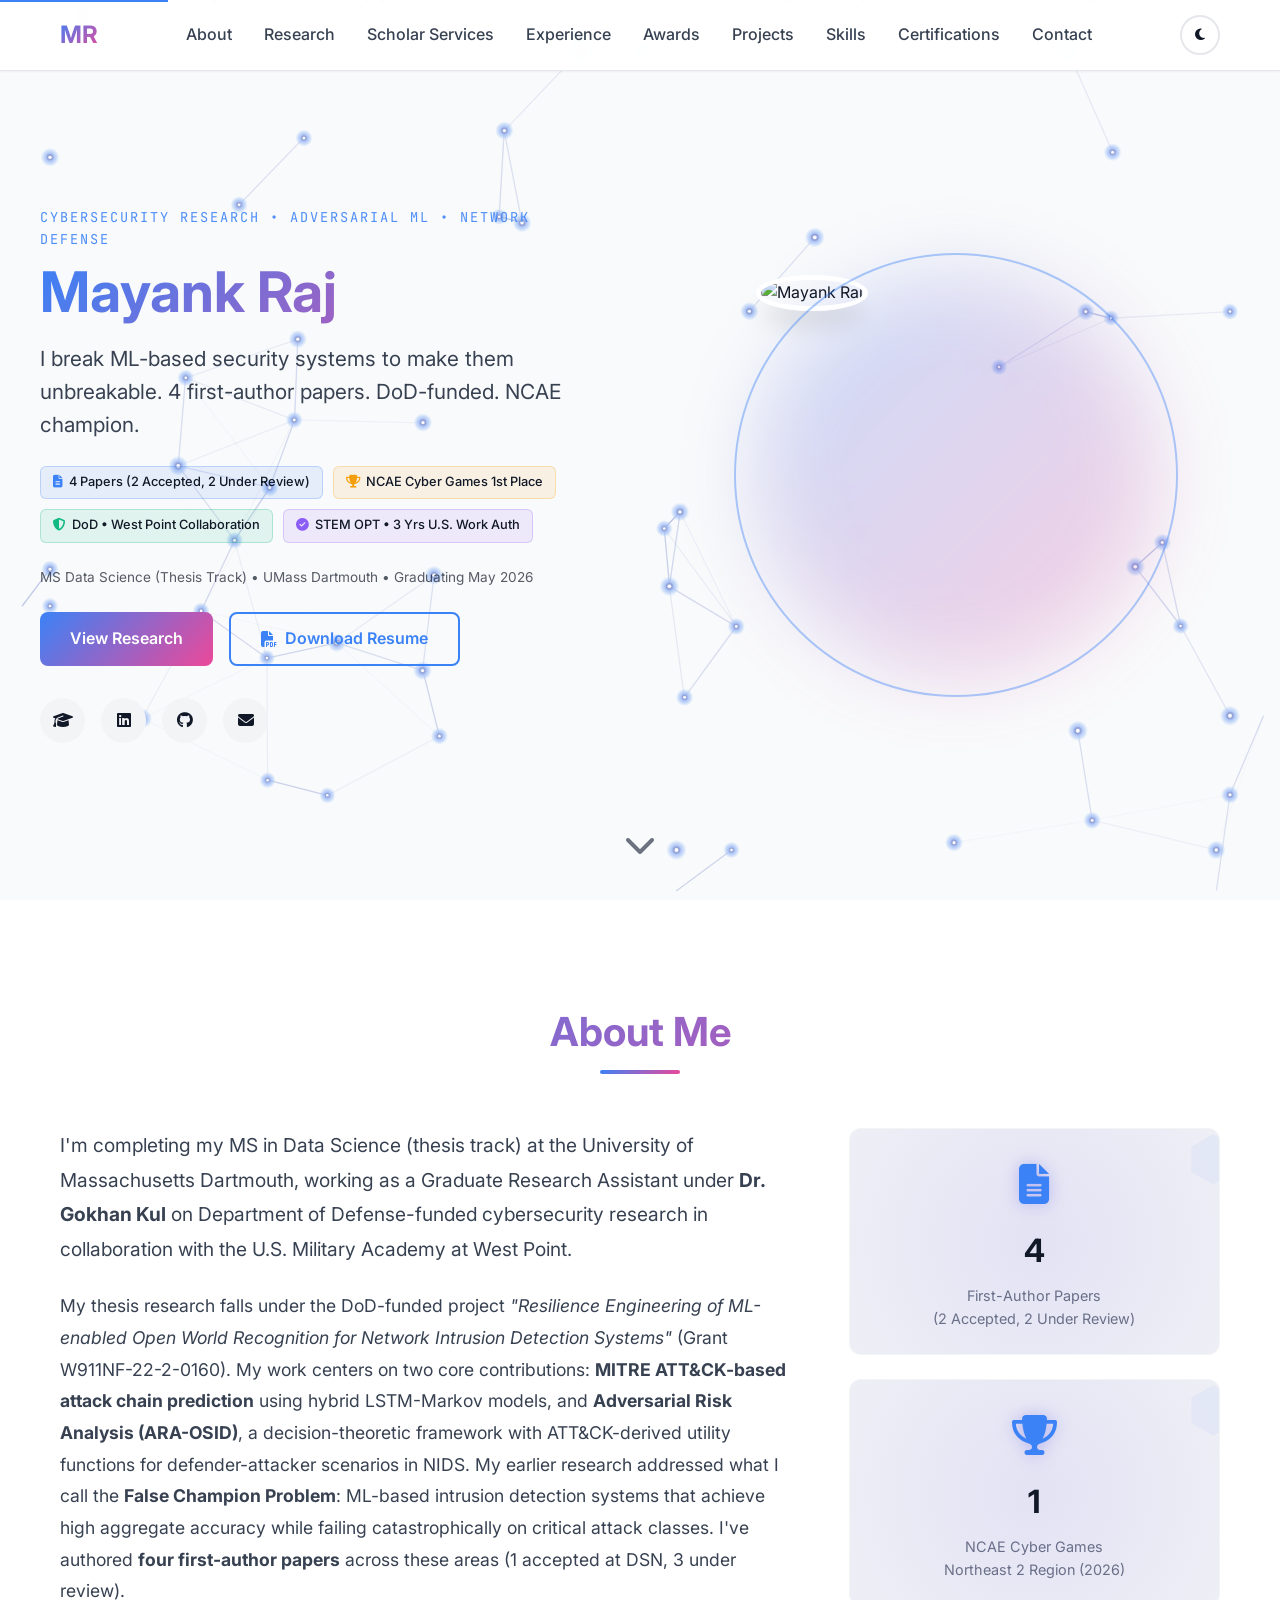
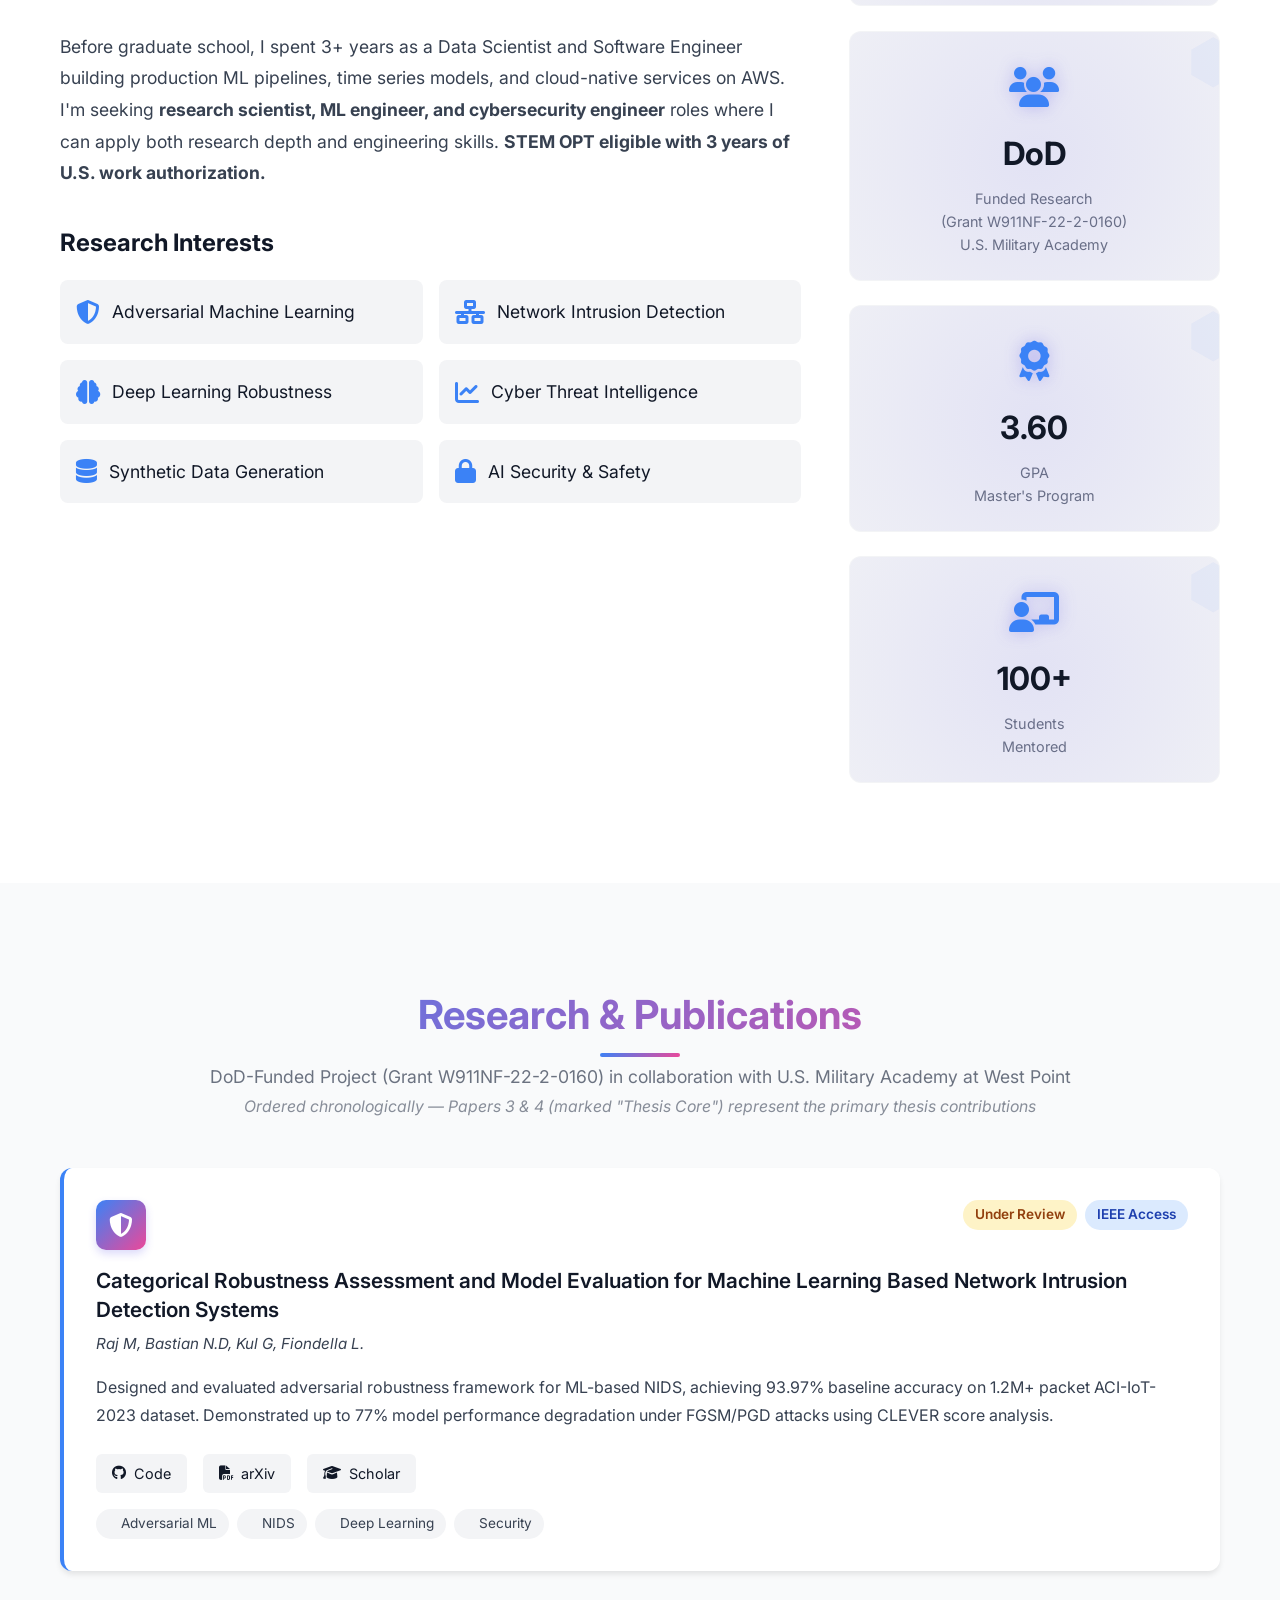
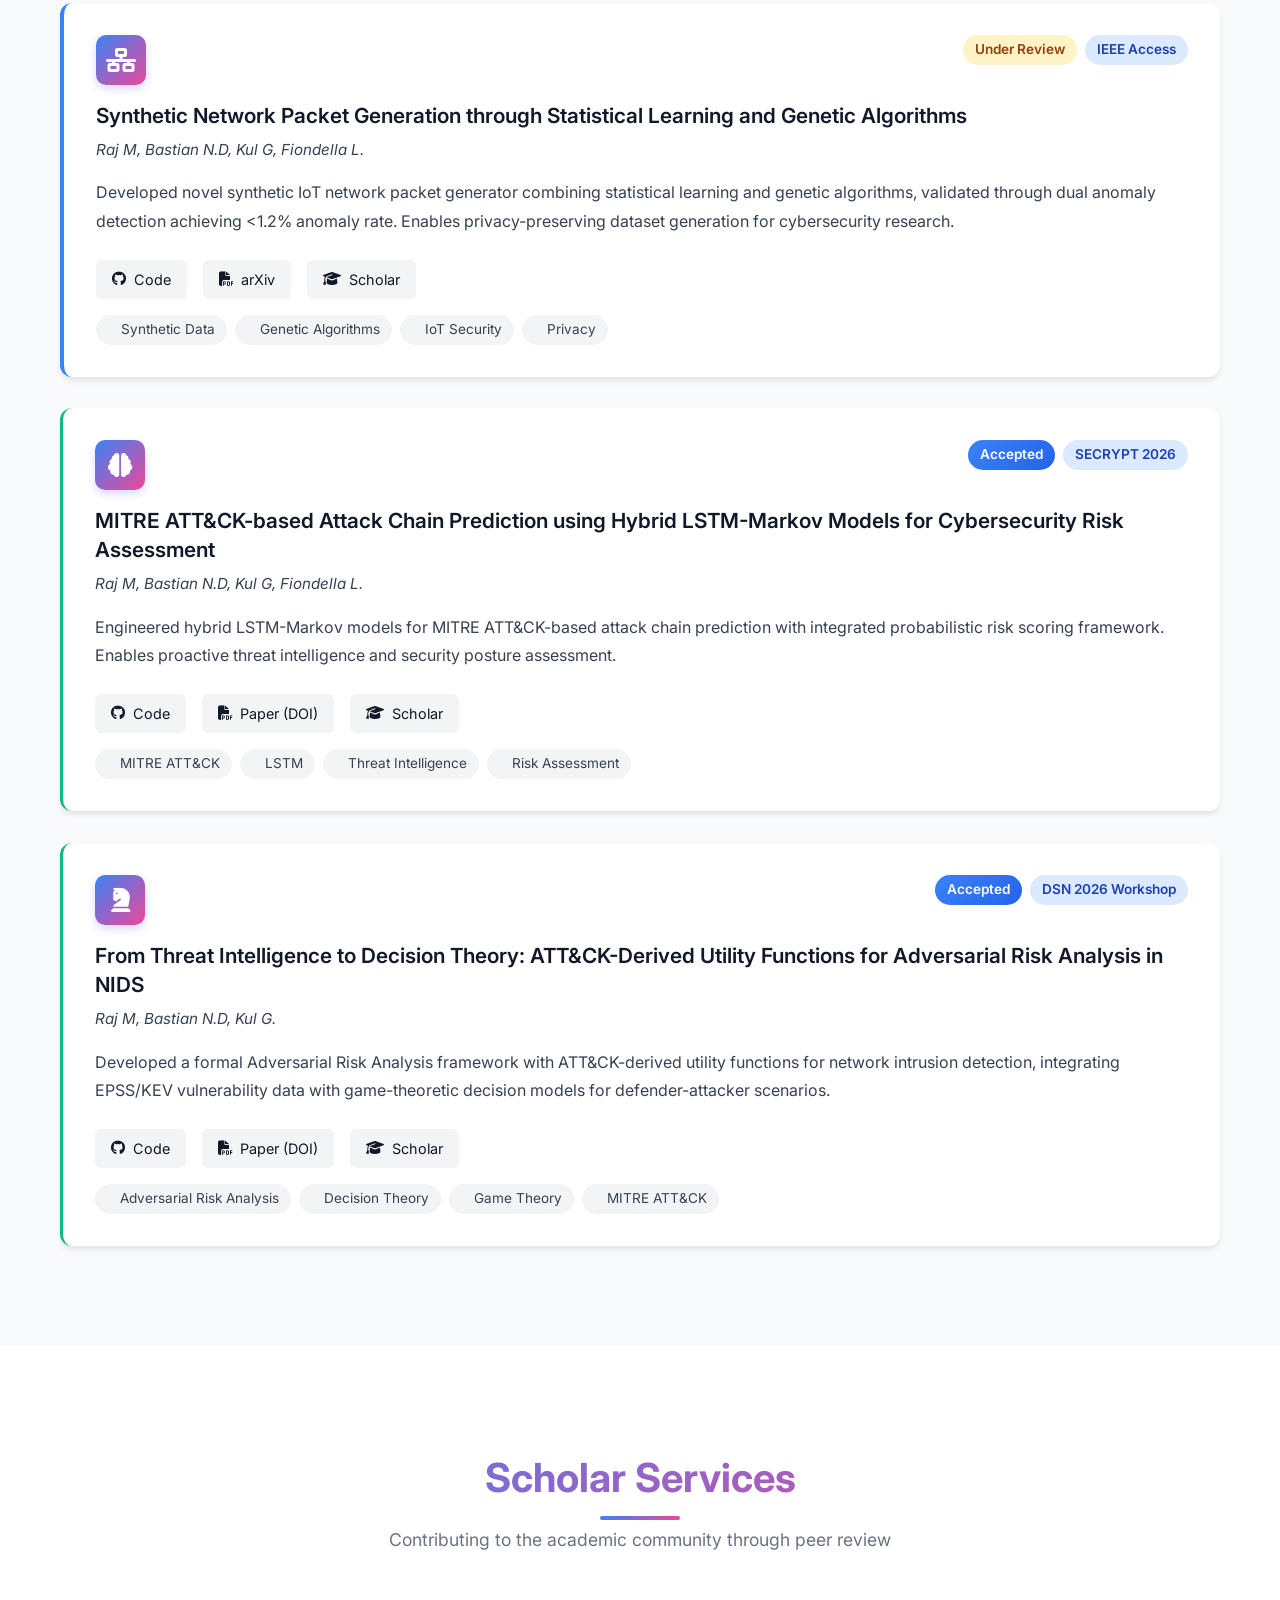
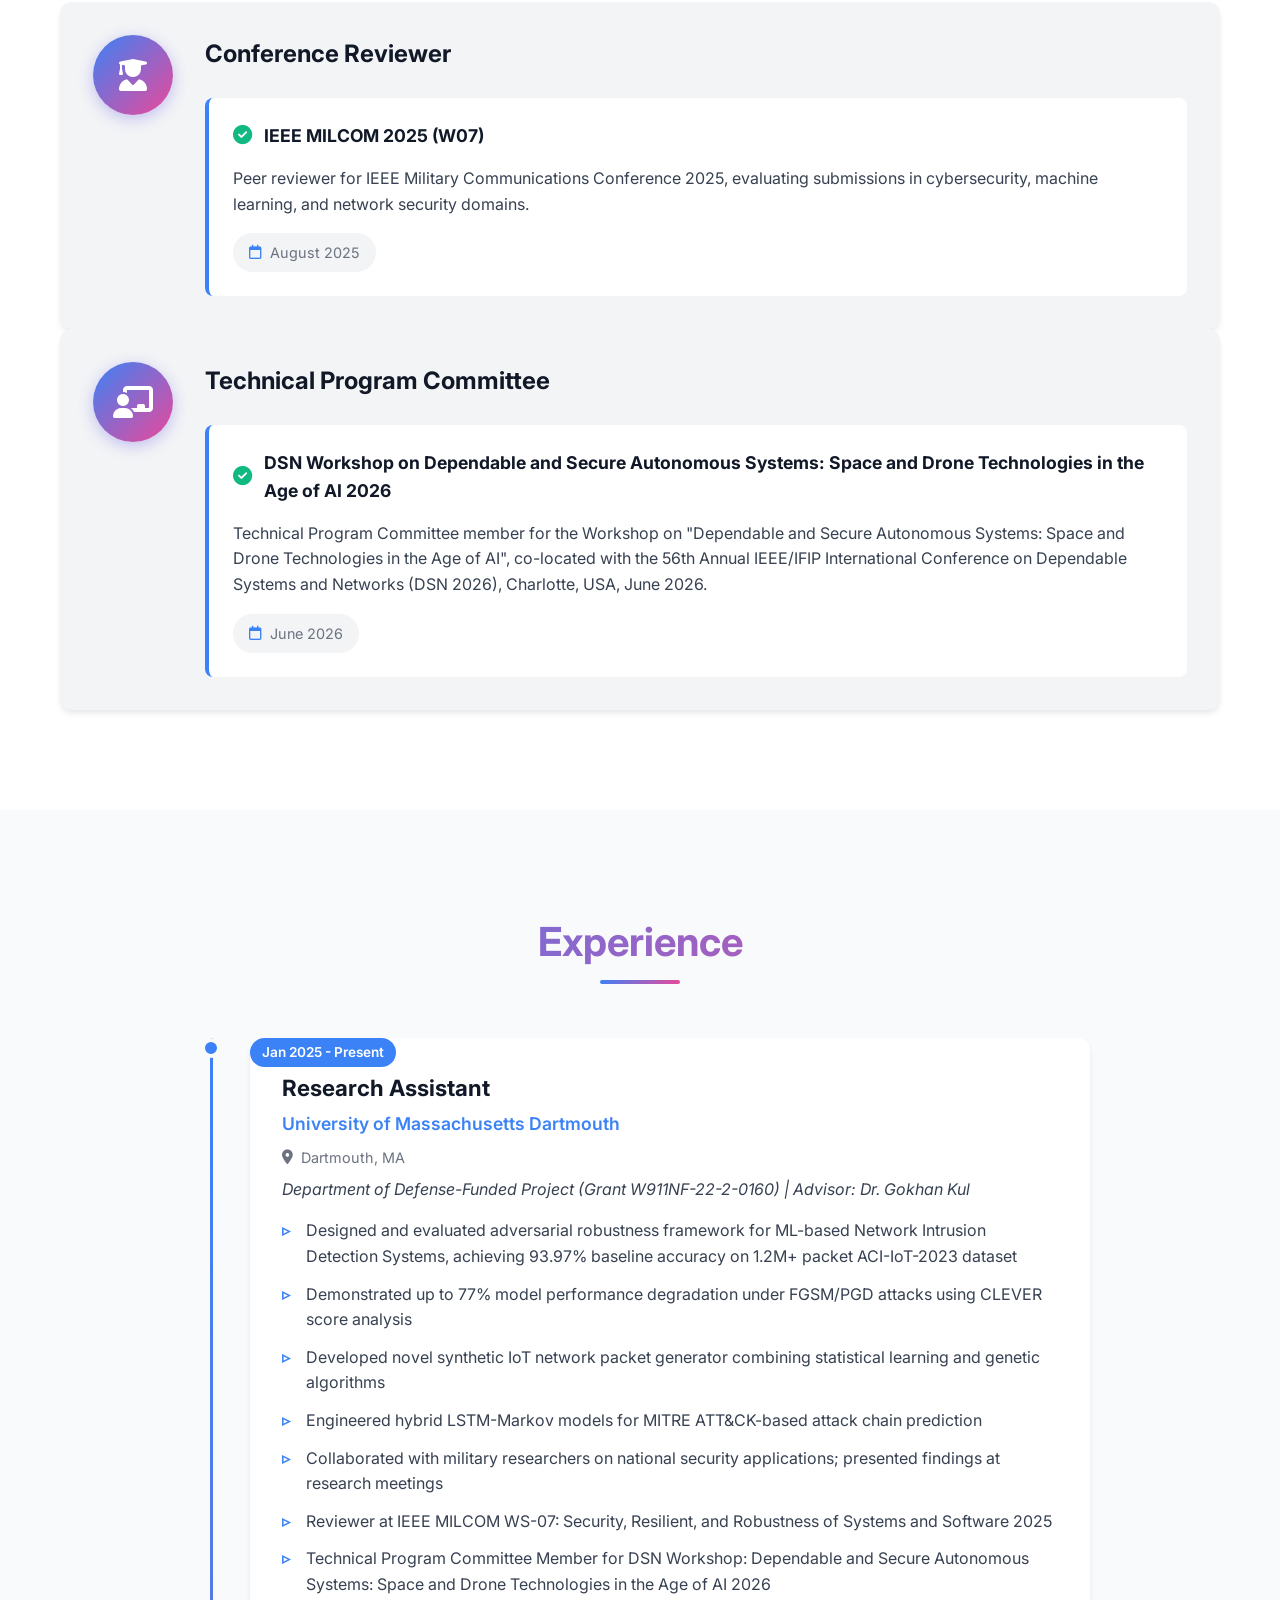
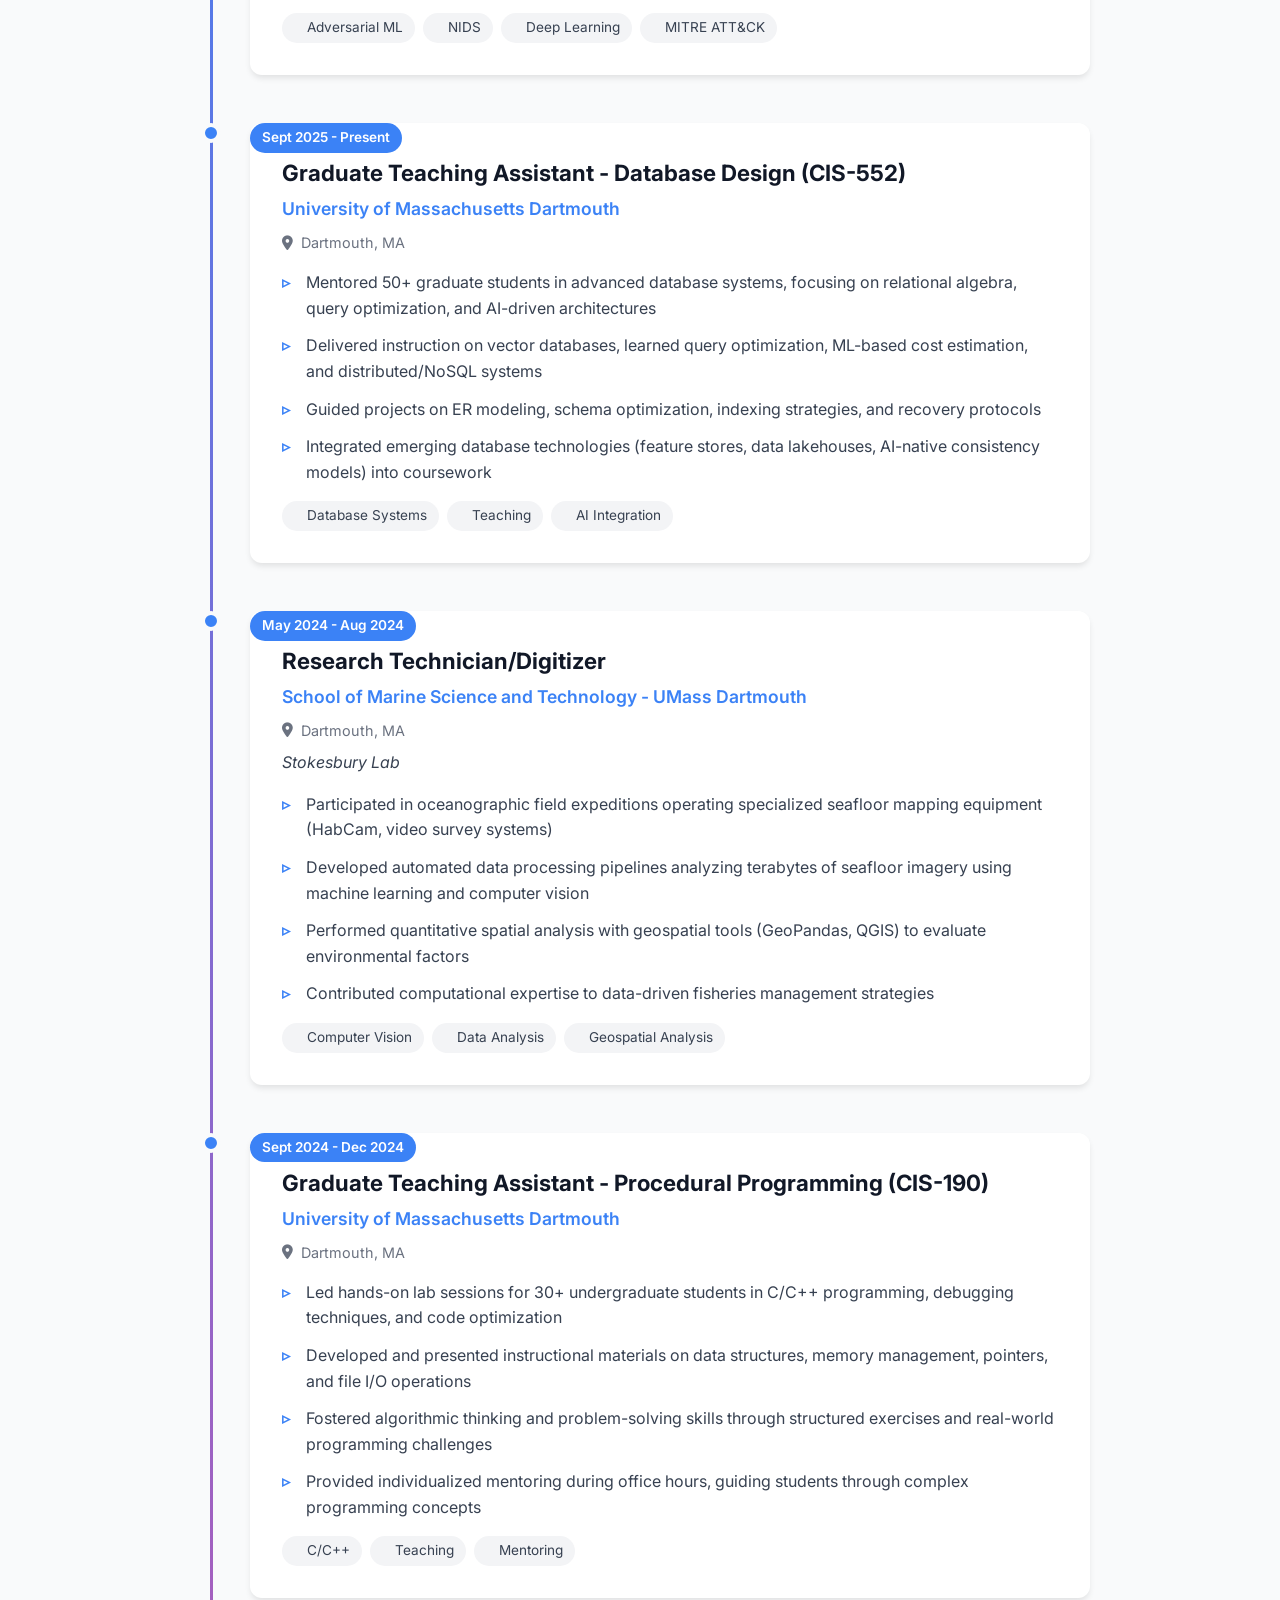
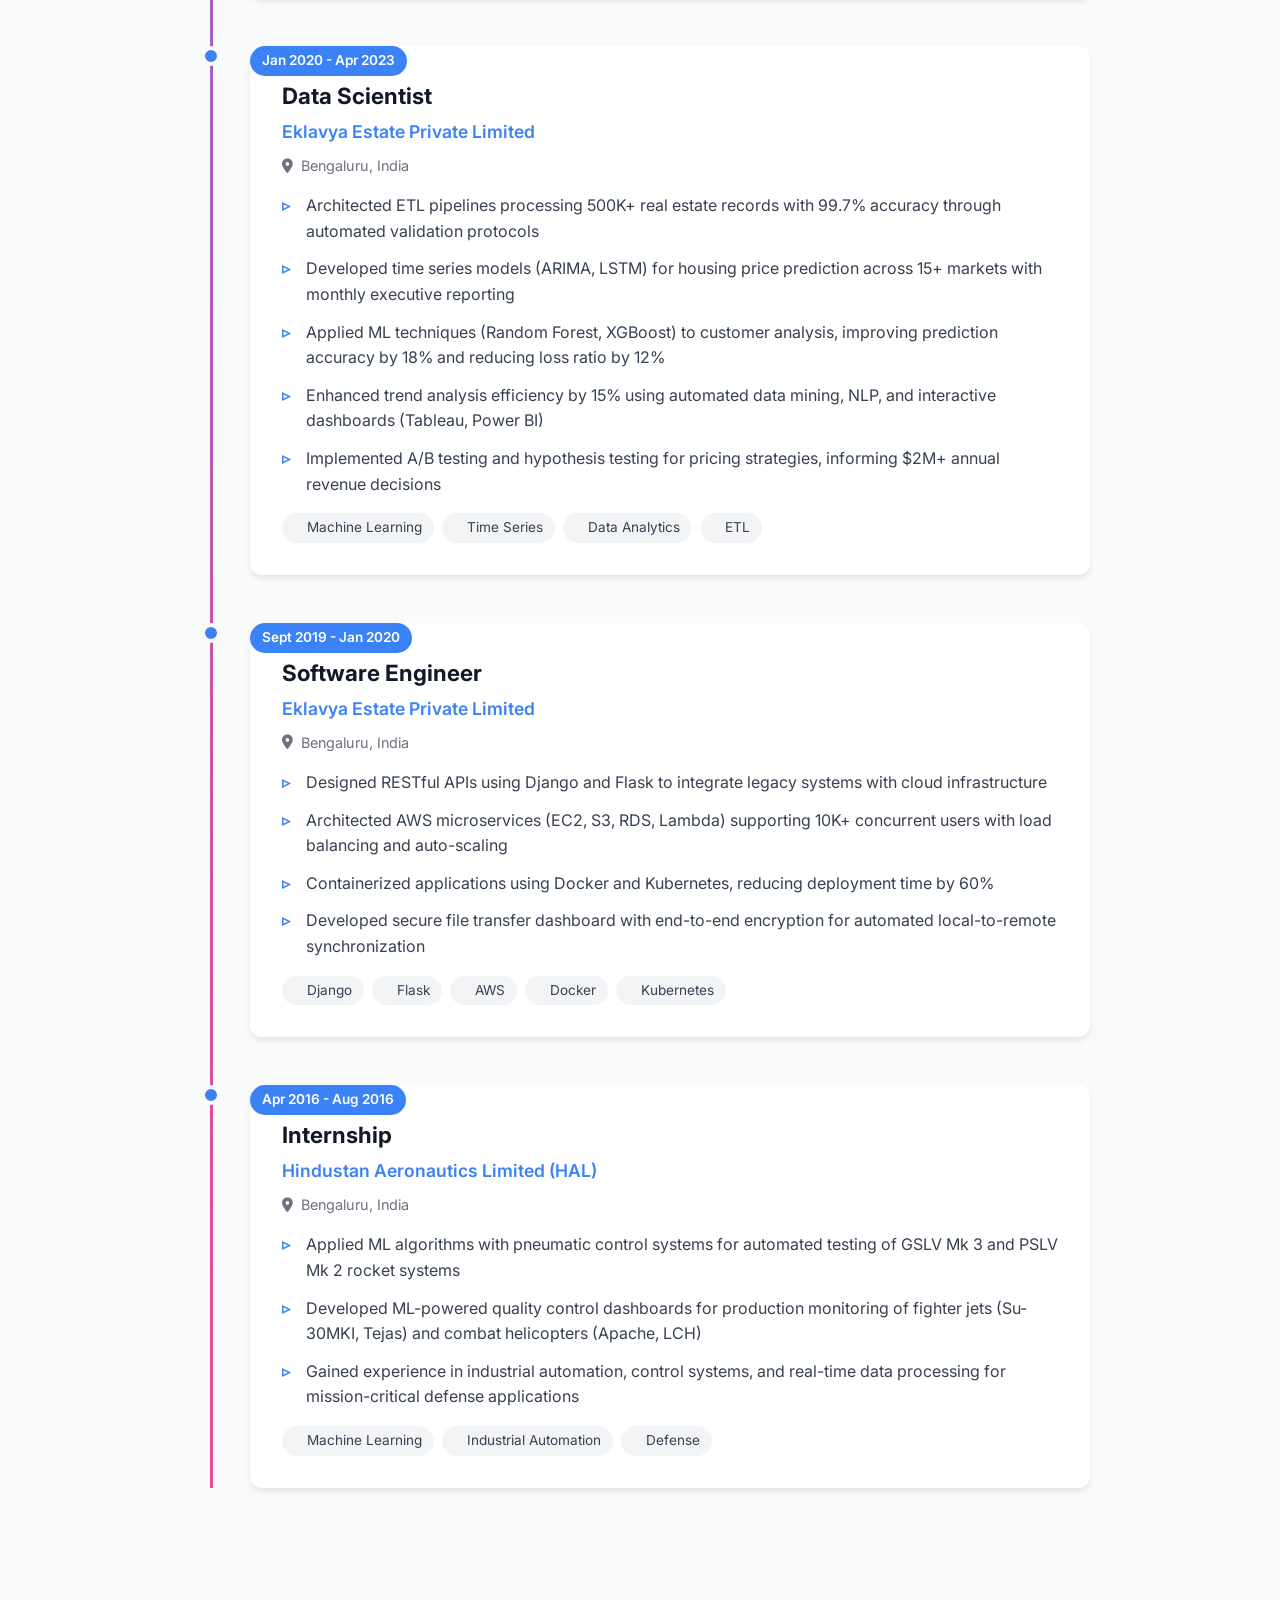
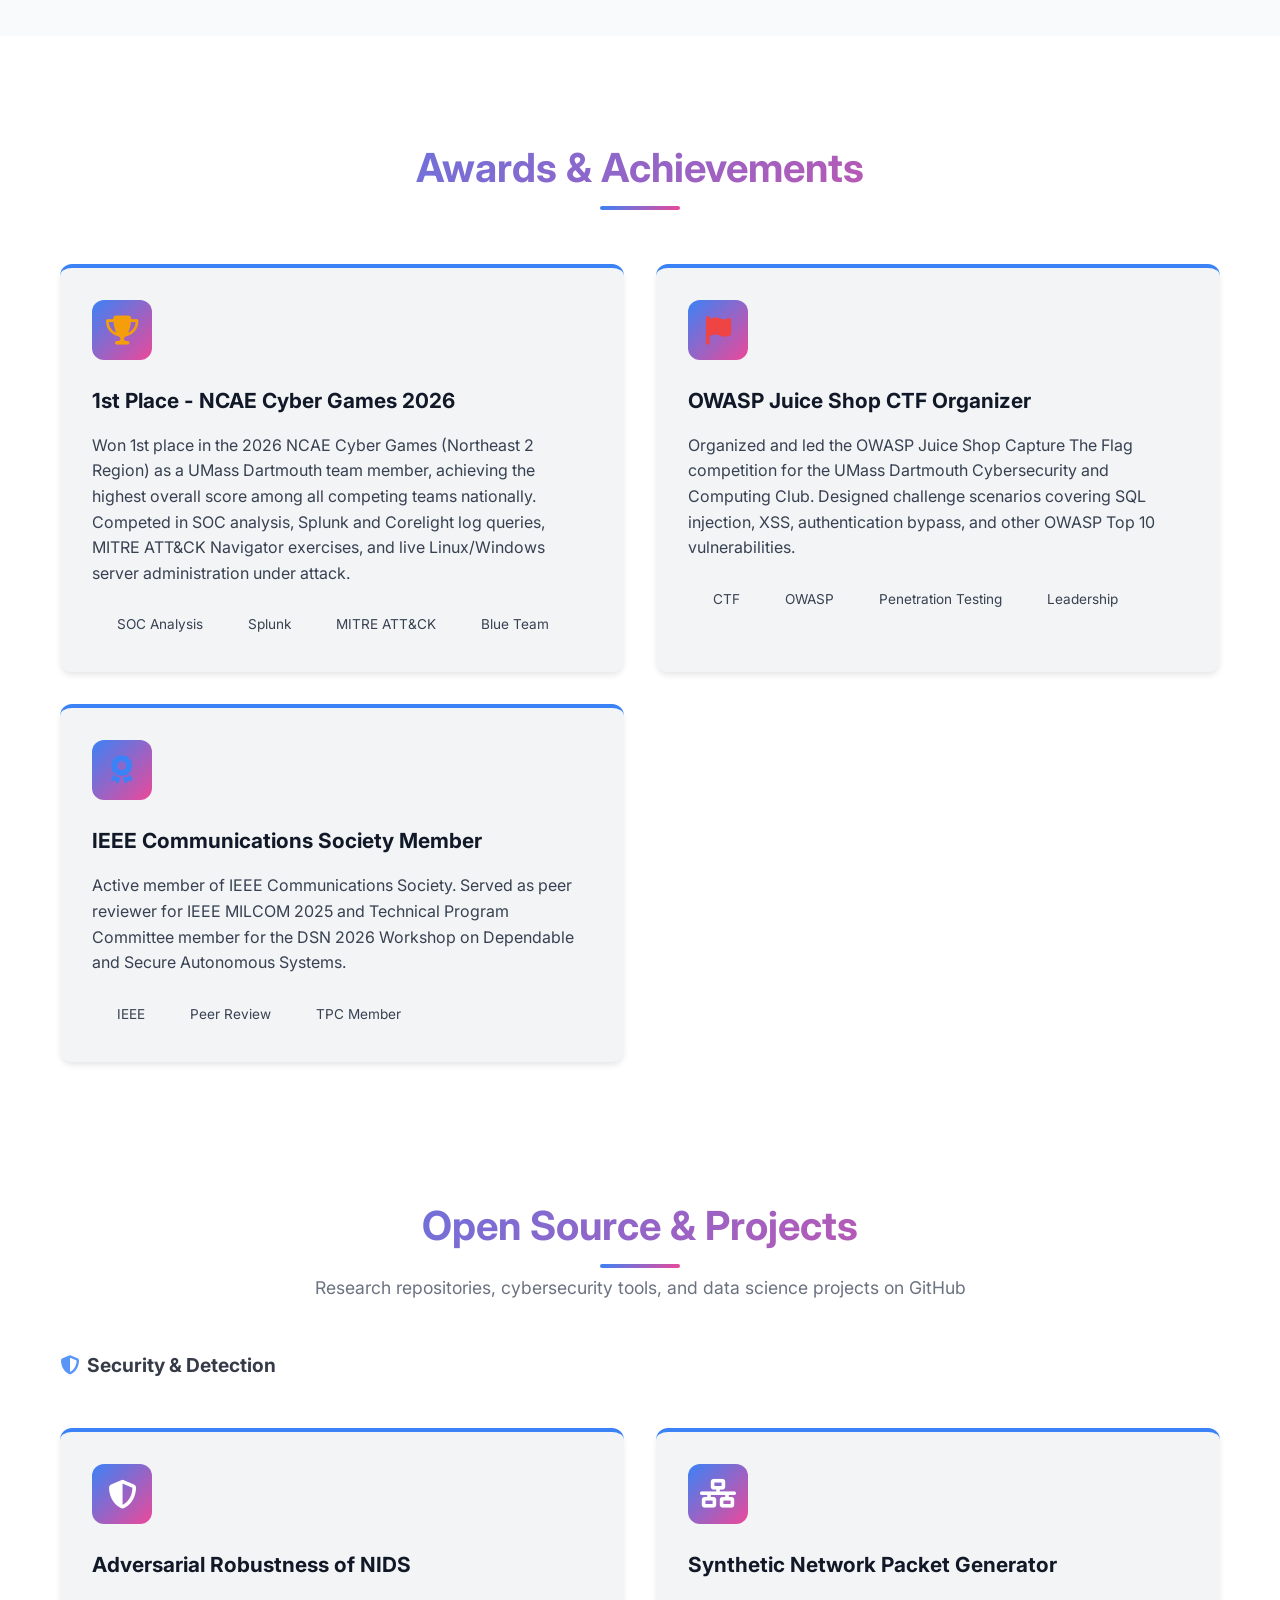
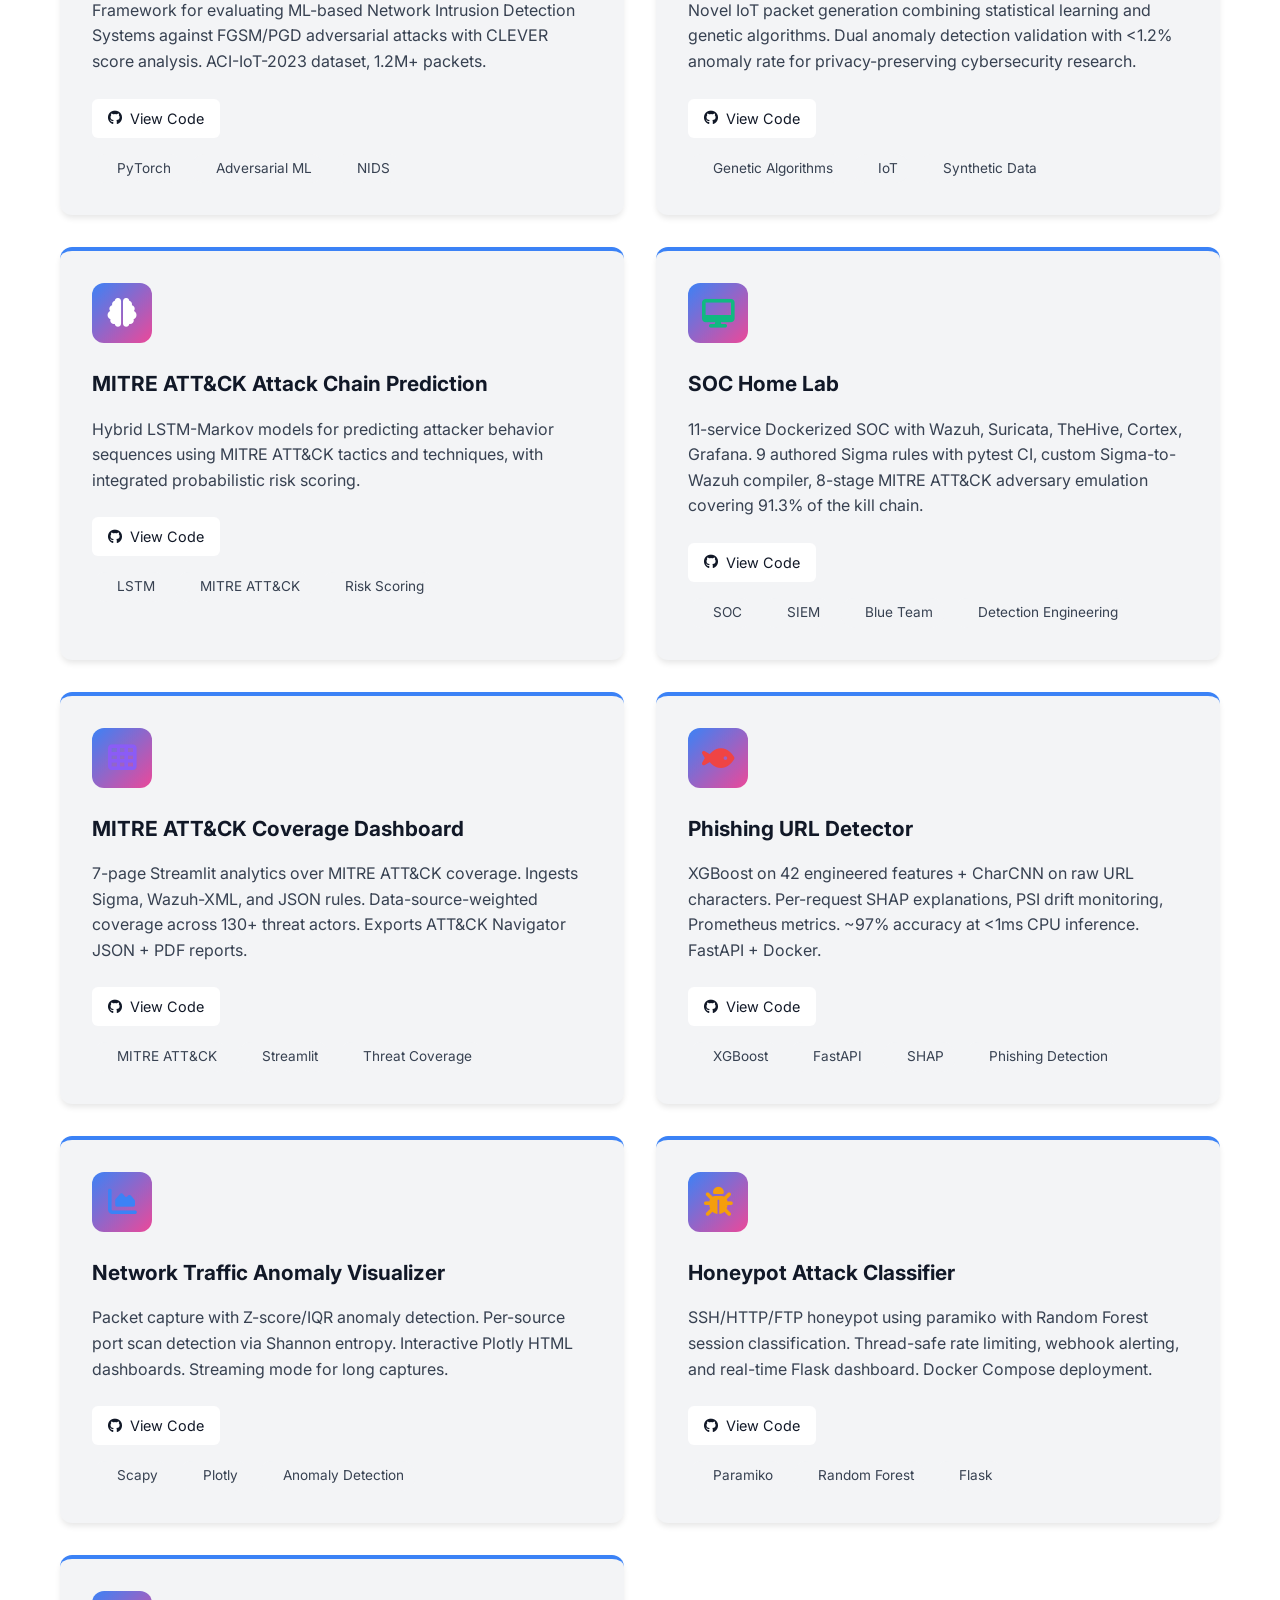
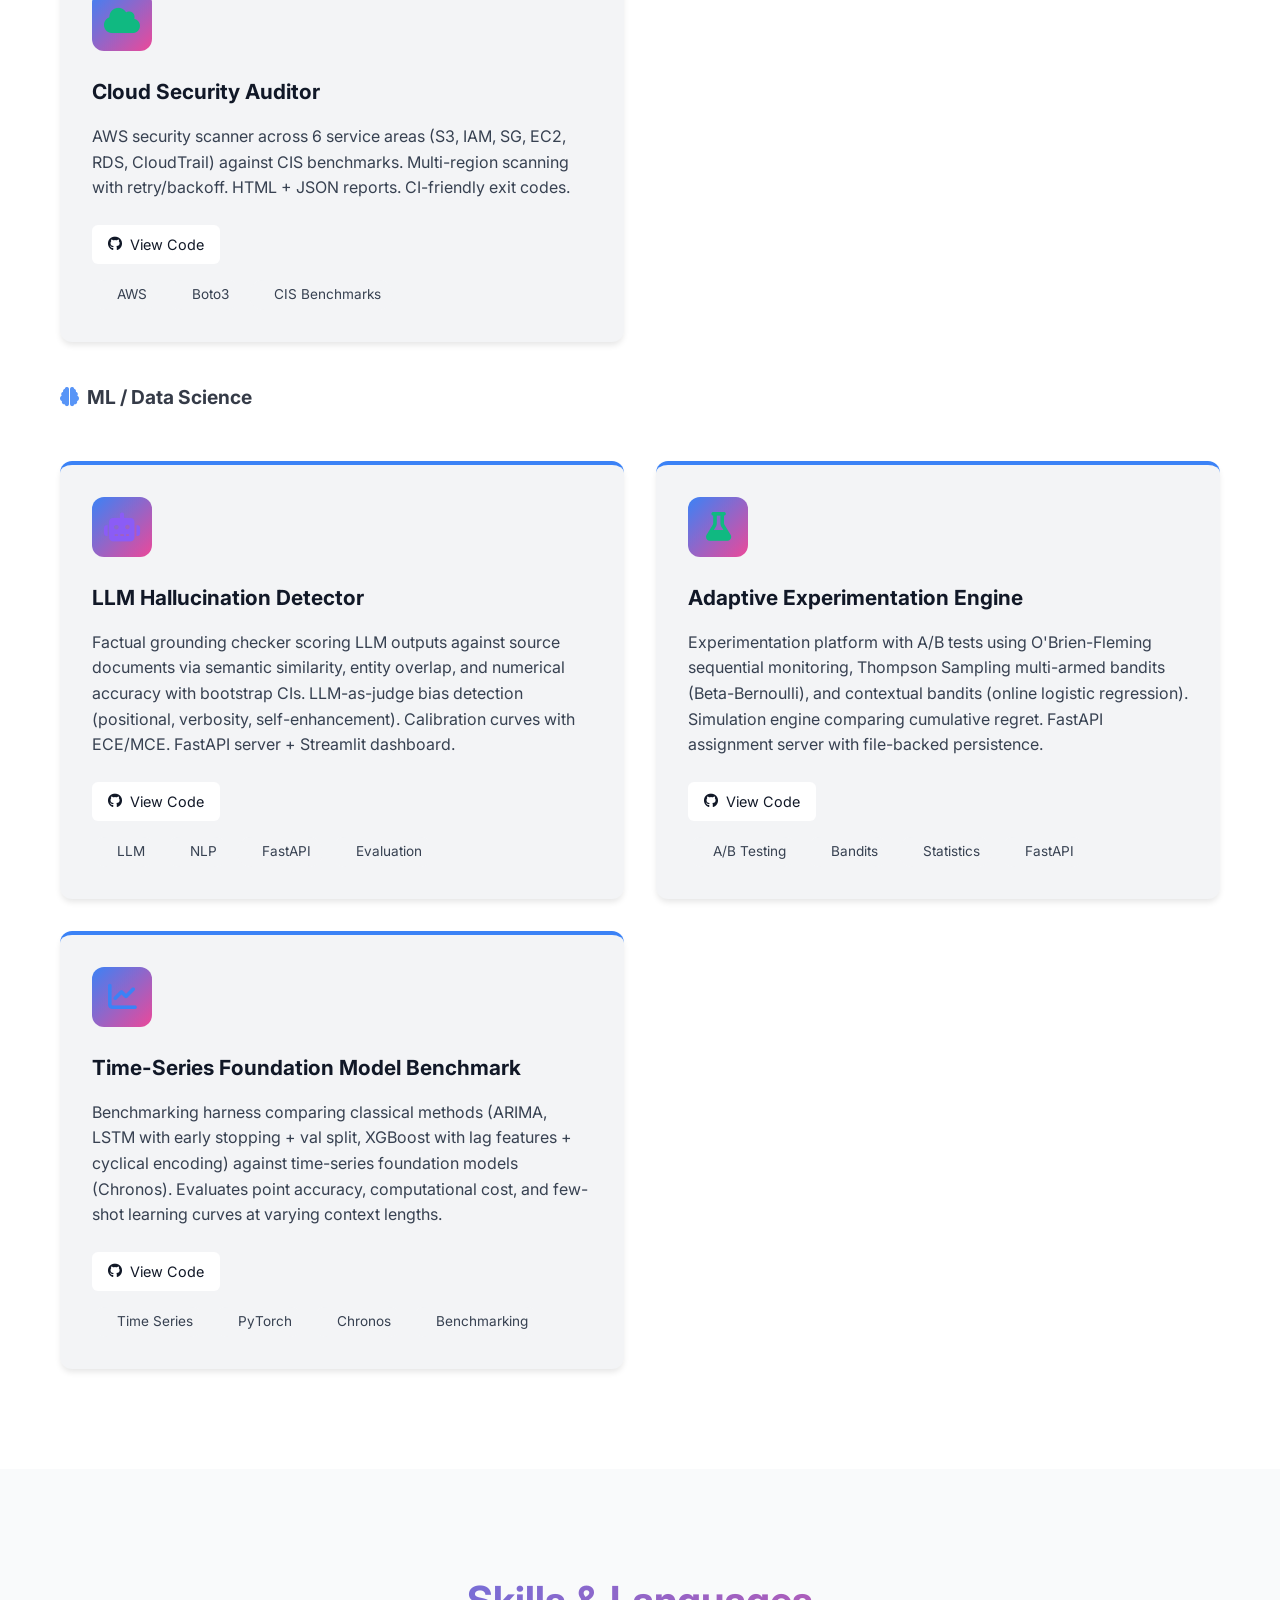
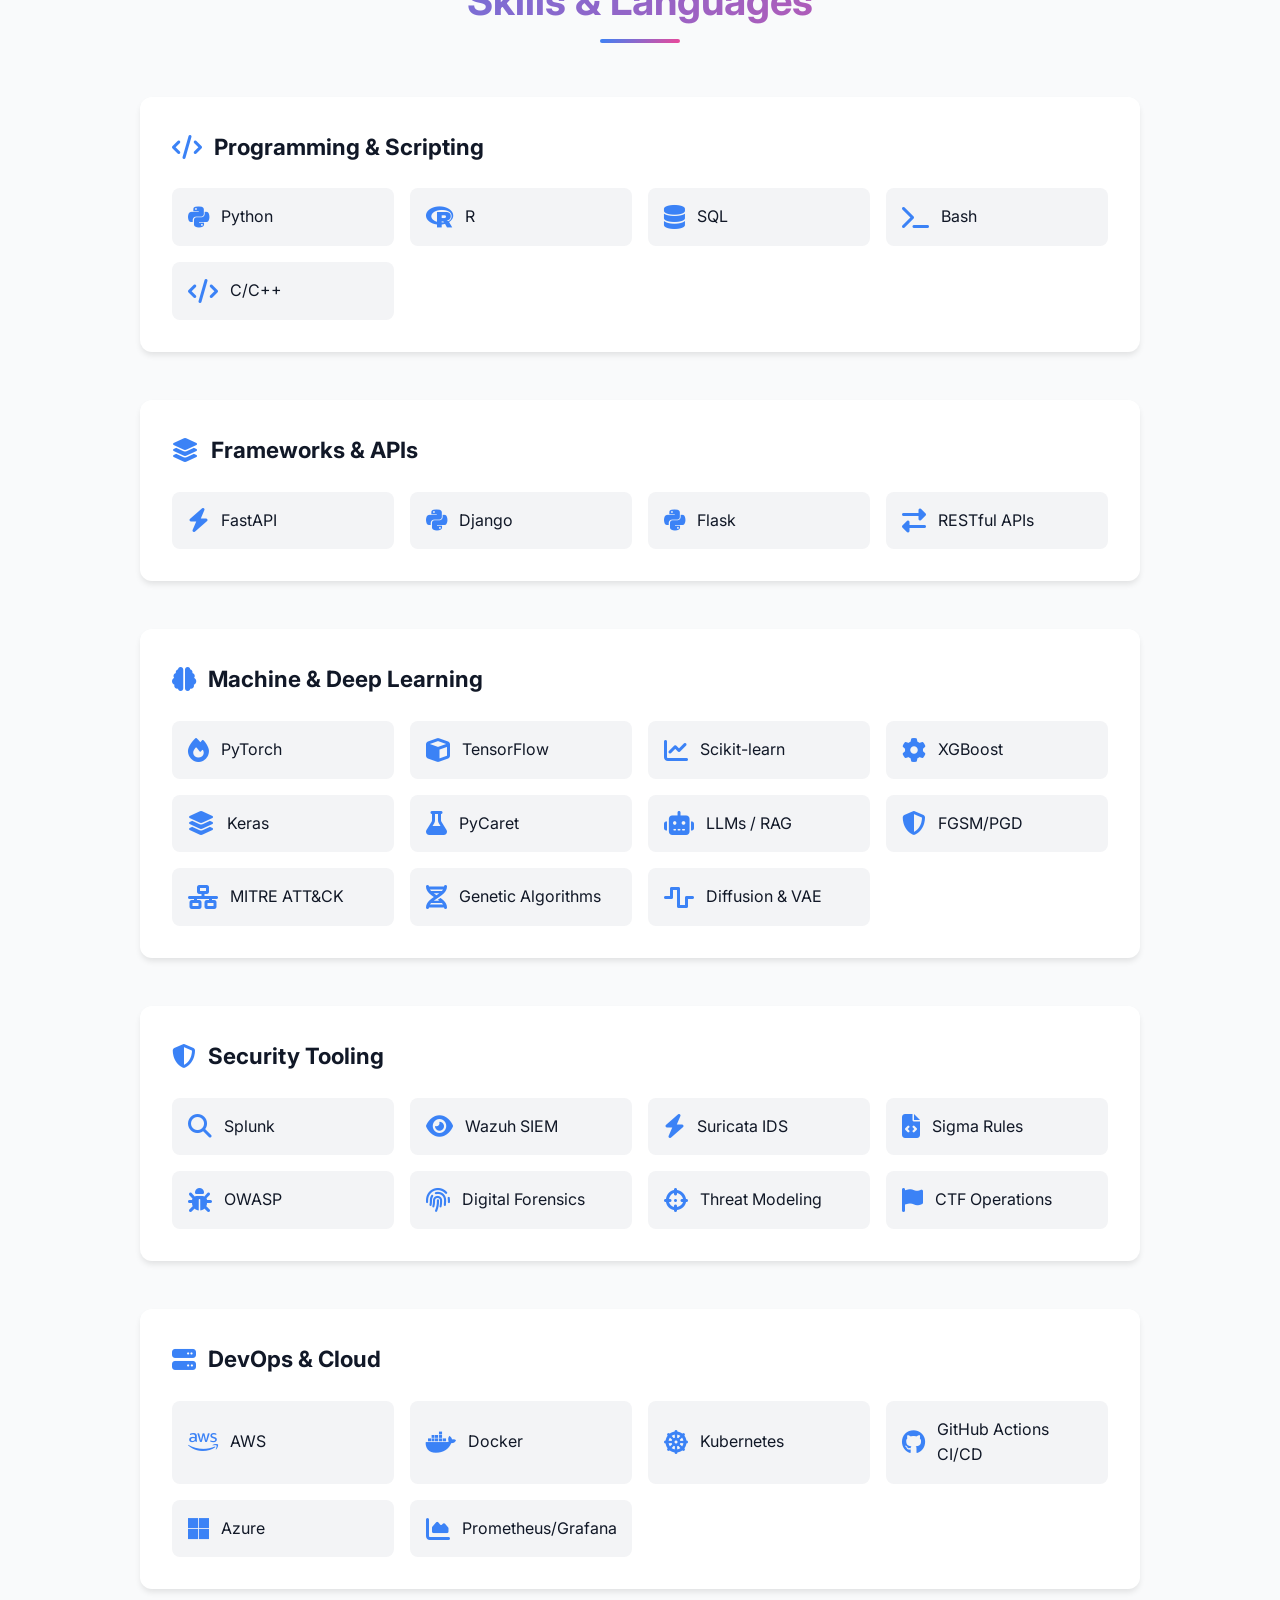
==== commit 737faabe: "Update index.html" ====
--- a/index.html
+++ b/index.html
@@ -3,163 +3,30 @@
 <head>
     <meta charset="UTF-8">
     <meta name="viewport" content="width=device-width, initial-scale=1.0">
-    <meta name="description" content="Mayank Raj - PhD student in Computer Science at the University of Illinois Chicago. Adversarial risk analysis, threat intelligence, and machine learning for intrusion detection.">
-    <meta name="keywords" content="Mayank Raj, adversarial risk analysis, intrusion detection, MITRE ATT&CK, provenance, APT detection, machine learning security, UIC">
+    <meta name="description" content="Mayank Raj - Cybersecurity Researcher & ML Engineer | 4 First-Author Papers (2 Accepted) | DoD-Funded Research | NCAE Cyber Games Champion">
+    <meta name="keywords" content="Mayank Raj, Cybersecurity, Machine Learning, NIDS, Adversarial ML, Research, STEM OPT, ML Engineer, Security Researcher">
     <meta name="author" content="Mayank Raj">
-    <link rel="canonical" href="https://mayank02raj.github.io/">
-
-    <!-- Open Graph -->
-    <meta property="og:type" content="profile">
-    <meta property="og:title" content="Mayank Raj | Security Researcher">
-    <meta property="og:description" content="PhD student in Computer Science at the University of Illinois Chicago. Adversarial risk analysis and machine learning for intrusion detection.">
-    <meta property="og:url" content="https://mayank02raj.github.io/">
-    <meta property="og:image" content="https://mayank02raj.github.io/assets/img/profile.jpg">
-
-    <title>Mayank Raj | Security Researcher</title>
-
+    
+    <title>Mayank Raj | Cybersecurity Researcher</title>
+    
     <!-- Google Fonts -->
     <link href="https://fonts.googleapis.com/css2?family=Inter:wght@300;400;500;600;700&family=JetBrains+Mono:wght@400;500&display=swap" rel="stylesheet">
-
+    
     <!-- Font Awesome -->
     <link rel="stylesheet" href="https://cdnjs.cloudflare.com/ajax/libs/font-awesome/6.4.0/css/all.min.css">
-
+    
     <!-- AOS Animation Library -->
     <link href="https://unpkg.com/aos@2.3.1/dist/aos.css" rel="stylesheet">
-
+    
     <link rel="stylesheet" href="assets/css/style.css">
-
-    <!-- Additive styles only. Nothing here overrides existing rules in style.css. -->
-    <style>
-        .pub-ids {
-            font-family: 'JetBrains Mono', monospace;
-            font-size: 0.72rem;
-            opacity: 0.65;
-            margin: 0.4rem 0 0.6rem;
-            letter-spacing: 0.2px;
-        }
-        .pub-note {
-            font-size: 0.78rem;
-            opacity: 0.75;
-            font-style: italic;
-            margin: 0.3rem 0 0.6rem;
-        }
-        .bibtex-block { margin-top: 0.75rem; }
-        .bibtex-block summary {
-            cursor: pointer;
-            font-family: 'JetBrains Mono', monospace;
-            font-size: 0.75rem;
-            letter-spacing: 0.5px;
-            opacity: 0.75;
-            list-style: none;
-            display: inline-flex;
-            align-items: center;
-            gap: 0.35rem;
-            padding: 0.2rem 0;
-        }
-        .bibtex-block summary::-webkit-details-marker { display: none; }
-        .bibtex-block summary:hover { opacity: 1; }
-        .bibtex-block summary::before { content: "\2b95"; font-size: 0.7rem; transition: transform 0.2s ease; display: inline-block; }
-        .bibtex-block[open] summary::before { transform: rotate(90deg); }
-        .bibtex-wrap { position: relative; }
-        .bibtex-block pre {
-            font-family: 'JetBrains Mono', monospace;
-            font-size: 0.7rem;
-            line-height: 1.55;
-            padding: 0.85rem 0.9rem;
-            border-radius: 6px;
-            overflow-x: auto;
-            margin: 0.5rem 0 0;
-            background: rgba(127, 127, 127, 0.10);
-            border: 1px solid rgba(127, 127, 127, 0.20);
-            white-space: pre;
-        }
-        .bibtex-copy {
-            position: absolute;
-            top: 0.9rem;
-            right: 0.5rem;
-            font-family: 'JetBrains Mono', monospace;
-            font-size: 0.65rem;
-            padding: 0.2rem 0.5rem;
-            border-radius: 4px;
-            cursor: pointer;
-            background: rgba(127, 127, 127, 0.18);
-            border: 1px solid rgba(127, 127, 127, 0.28);
-            color: inherit;
-        }
-        .bibtex-copy:hover { background: rgba(127, 127, 127, 0.30); }
-
-        .role-list { list-style: none; padding: 0; margin: 0; }
-        .role-item {
-            display: grid;
-            grid-template-columns: 190px 1fr;
-            gap: 1.25rem;
-            padding: 1.1rem 0;
-            border-bottom: 1px solid rgba(127, 127, 127, 0.18);
-        }
-        .role-item:last-child { border-bottom: none; }
-        .role-when {
-            font-family: 'JetBrains Mono', monospace;
-            font-size: 0.78rem;
-            opacity: 0.7;
-            padding-top: 0.15rem;
-        }
-        .role-what h4 { margin: 0 0 0.2rem; font-size: 1rem; font-weight: 600; }
-        .role-org { font-size: 0.88rem; opacity: 0.85; margin: 0 0 0.4rem; }
-        .role-what p.role-detail { font-size: 0.88rem; line-height: 1.6; margin: 0; opacity: 0.9; }
-        @media (max-width: 700px) {
-            .role-item { grid-template-columns: 1fr; gap: 0.35rem; }
-        }
-
-        .cert-inline {
-            display: flex;
-            flex-wrap: wrap;
-            gap: 0.6rem;
-            justify-content: center;
-            margin-top: 0.5rem;
-        }
-        .cert-chip {
-            display: inline-flex;
-            align-items: center;
-            gap: 0.45rem;
-            padding: 0.4rem 0.85rem;
-            border-radius: 6px;
-            font-size: 0.82rem;
-            background: rgba(127, 127, 127, 0.10);
-            border: 1px solid rgba(127, 127, 127, 0.22);
-        }
-        @media (prefers-reduced-motion: reduce) {
-            *, *::before, *::after { animation-duration: 0.001ms !important; transition-duration: 0.001ms !important; }
-        }
-    </style>
-
-    <!-- Structured data so search engines connect the name to the affiliation and profiles -->
-    <script type="application/ld+json">
-    {
-      "@context": "https://schema.org",
-      "@type": "Person",
-      "name": "Mayank Raj",
-      "url": "https://mayank02raj.github.io/",
-      "image": "https://mayank02raj.github.io/assets/img/profile.jpg",
-      "jobTitle": "PhD Student, Computer Science",
-      "affiliation": { "@type": "Organization", "name": "University of Illinois Chicago" },
-      "alumniOf": { "@type": "Organization", "name": "University of Massachusetts Dartmouth" },
-      "email": "mailto:raj02mayank@gmail.com",
-      "knowsAbout": ["Intrusion Detection", "Adversarial Risk Analysis", "Cyber Threat Intelligence", "Machine Learning Security", "Provenance Analysis"],
-      "sameAs": [
-        "https://scholar.google.com/citations?user=AtN6P1QAAAAJ",
-        "https://github.com/mayank02raj",
-        "https://www.linkedin.com/in/mayank02raj"
-      ]
-    }
-    </script>
 </head>
 <body class="light-mode">
     <!-- Animated Network Background Canvas -->
     <canvas id="networkCanvas" class="network-canvas"></canvas>
-
+    
     <!-- Particle System -->
     <div class="particles-container" id="particles"></div>
-
+    
     <!-- Cybersecurity Background Animation -->
     <div class="cyber-background"></div>
 
@@ -169,8 +36,8 @@
             <a href="#home" class="nav-logo">MR</a>
             <ul class="nav-menu" id="nav-menu">
                 <li><a href="#about" class="nav-link">About</a></li>
-                <li><a href="#publications" class="nav-link">Publications</a></li>
-                <li><a href="#service" class="nav-link">Service</a></li>
+                <li><a href="#research" class="nav-link">Research</a></li>
+                <li><a href="#scholar-services" class="nav-link">Scholar Services</a></li>
                 <li><a href="#experience" class="nav-link">Experience</a></li>
                 <li><a href="#awards" class="nav-link">Awards</a></li>
                 <li><a href="#projects" class="nav-link">Projects</a></li>
@@ -196,55 +63,50 @@
     <section id="home" class="hero">
         <div class="hero-container">
             <div class="hero-content" data-aos="fade-up">
-                <p class="hero-eyebrow" style="font-family: 'JetBrains Mono', monospace; font-size: 0.85rem; letter-spacing: 2px; text-transform: uppercase; color: var(--primary-color); margin-bottom: 0.5rem; opacity: 0.9;">Adversarial Risk Analysis &bull; Threat Intelligence &bull; Intrusion Detection</p>
+                <p class="hero-eyebrow" style="font-family: 'JetBrains Mono', monospace; font-size: 0.85rem; letter-spacing: 2px; text-transform: uppercase; color: var(--primary-color); margin-bottom: 0.5rem; opacity: 0.9;">Cybersecurity Research &bull; Adversarial ML &bull; Network Defense</p>
                 <h1 class="hero-title">
                     <span class="gradient-text">Mayank Raj</span>
                 </h1>
-                <p class="hero-subtitle" style="font-size: 1.2rem; max-width: 640px; line-height: 1.65;">
-                    I work on reasoning about adversary behavior under uncertainty: turning threat
-                    intelligence into detection decisions that hold up against an attacker who knows
-                    the detector is there.
+                <p class="hero-subtitle" style="font-size: 1.3rem; max-width: 600px; line-height: 1.6;">
+                    I break ML-based security systems to make them unbreakable. 
+                    4 first-author papers. DoD-funded. NCAE champion.
                 </p>
 
-                <p style="font-size: 0.9rem; opacity: 0.85; margin: 1.25rem 0 0.35rem; line-height: 1.6;">
-                    <strong>Ph.D. student, Computer Science</strong> &bull; University of Illinois Chicago, from Fall 2026<br>
-                    Advised by <strong>Prof. V.N. Venkatakrishnan</strong>
-                </p>
-                <p style="font-size: 0.85rem; opacity: 0.65; margin-bottom: 1.25rem;">
-                    M.S. Data Science (Thesis Track), UMass Dartmouth &bull; thesis defense August 2026
-                </p>
-
                 <!-- Proof points as visual badges -->
-                <div style="display: flex; flex-wrap: wrap; gap: 0.6rem; margin: 0 0 1.5rem;">
+                <div style="display: flex; flex-wrap: wrap; gap: 0.6rem; margin: 1.5rem 0;">
                     <span style="display: inline-flex; align-items: center; gap: 0.4rem; background: rgba(59,130,246,0.1); border: 1px solid rgba(59,130,246,0.25); padding: 0.35rem 0.75rem; border-radius: 6px; font-size: 0.8rem; font-weight: 500;">
-                        <i class="fas fa-file-alt" style="color: var(--primary-color);"></i> 4 first-author papers &bull; 2 peer-reviewed, 2 preprints
+                        <i class="fas fa-file-alt" style="color: var(--primary-color);"></i> 4 Papers (2 Accepted, 2 Under Review)
+                    </span>
+                    <span style="display: inline-flex; align-items: center; gap: 0.4rem; background: rgba(245,158,11,0.1); border: 1px solid rgba(245,158,11,0.25); padding: 0.35rem 0.75rem; border-radius: 6px; font-size: 0.8rem; font-weight: 500;">
+                        <i class="fas fa-trophy" style="color: #f59e0b;"></i> NCAE Cyber Games 1st Place
                     </span>
                     <span style="display: inline-flex; align-items: center; gap: 0.4rem; background: rgba(16,185,129,0.1); border: 1px solid rgba(16,185,129,0.25); padding: 0.35rem 0.75rem; border-radius: 6px; font-size: 0.8rem; font-weight: 500;">
-                        <i class="fas fa-shield-alt" style="color: #10b981;"></i> DoD-funded &bull; West Point collaboration
+                        <i class="fas fa-shield-alt" style="color: #10b981;"></i> DoD &bull; West Point Collaboration
                     </span>
-                    <span style="display: inline-flex; align-items: center; gap: 0.4rem; background: rgba(245,158,11,0.1); border: 1px solid rgba(245,158,11,0.25); padding: 0.35rem 0.75rem; border-radius: 6px; font-size: 0.8rem; font-weight: 500;">
-                        <i class="fas fa-trophy" style="color: #f59e0b;"></i> NCAE Cyber Games, 1st place
+                    <span style="display: inline-flex; align-items: center; gap: 0.4rem; background: rgba(139,92,246,0.1); border: 1px solid rgba(139,92,246,0.25); padding: 0.35rem 0.75rem; border-radius: 6px; font-size: 0.8rem; font-weight: 500;">
+                        <i class="fas fa-check-circle" style="color: #8b5cf6;"></i> STEM OPT &bull; 3 Yrs U.S. Work Auth
                     </span>
                 </div>
 
+                <p style="font-size: 0.85rem; opacity: 0.7; margin-bottom: 1.5rem;">
+                    MS Data Science (Thesis Track) &bull; UMass Dartmouth &bull; Graduating May 2026
+                </p>
+
                 <div class="hero-buttons">
-                    <a href="#publications" class="btn btn-primary">Publications</a>
-                    <a href="https://scholar.google.com/citations?user=AtN6P1QAAAAJ" target="_blank" rel="noopener" class="btn btn-secondary">
-                        <i class="fas fa-graduation-cap"></i> Google Scholar
+                    <a href="#research" class="btn btn-primary">View Research</a>
+                    <a href="assets/cv.pdf" target="_blank" class="btn btn-secondary">
+                        <i class="fas fa-file-pdf"></i> Download Resume
                     </a>
-                    <a href="assets/cv.pdf" target="_blank" rel="noopener" class="btn btn-secondary">
-                        <i class="fas fa-file-pdf"></i> Curriculum Vitae
-                    </a>
                 </div>
                 <div class="social-links">
-                    <a href="https://scholar.google.com/citations?user=AtN6P1QAAAAJ" target="_blank" rel="noopener" aria-label="Google Scholar">
+                    <a href="https://scholar.google.com/citations?user=AtN6P1QAAAAJ&amp;hl=en" target="_blank" aria-label="Google Scholar">
                         <i class="fas fa-graduation-cap"></i>
                     </a>
-                    <a href="https://github.com/mayank02raj" target="_blank" rel="noopener" aria-label="GitHub">
+                    <a href="https://www.linkedin.com/in/mayank02raj" target="_blank" aria-label="LinkedIn">
+                        <i class="fab fa-linkedin"></i>
+                    </a>
+                    <a href="https://github.com/mayank02raj" target="_blank" aria-label="GitHub">
                         <i class="fab fa-github"></i>
-                    </a>
-                    <a href="https://www.linkedin.com/in/mayank02raj" target="_blank" rel="noopener" aria-label="LinkedIn">
-                        <i class="fab fa-linkedin"></i>
                     </a>
                     <a href="mailto:raj02mayank@gmail.com" aria-label="Email">
                         <i class="fas fa-envelope"></i>
@@ -259,7 +121,7 @@
             </div>
         </div>
         <div class="scroll-indicator">
-            <a href="#about" aria-label="Scroll to about section">
+            <a href="#about">
                 <i class="fas fa-chevron-down"></i>
             </a>
         </div>
@@ -268,98 +130,78 @@
     <!-- About Section -->
     <section id="about" class="about">
         <div class="container">
-            <h2 class="section-title" data-aos="fade-up">About</h2>
+            <h2 class="section-title" data-aos="fade-up">About Me</h2>
             <div class="about-content">
                 <div class="about-text" data-aos="fade-right">
                     <p class="lead">
-                        I am starting a Ph.D. in Computer Science at the University of Illinois Chicago in
-                        Fall 2026, advised by <strong>Prof. V.N. Venkatakrishnan</strong>, where I will work on
-                        provenance-based detection of advanced persistent threats.
+                        I'm completing my MS in Data Science (thesis track) at the University of Massachusetts Dartmouth, 
+                        working as a Graduate Research Assistant under 
+                        <strong>Dr. Gokhan Kul</strong> on Department of Defense-funded cybersecurity research 
+                        in collaboration with the U.S. Military Academy at West Point.
                     </p>
                     <p>
-                        I am finishing an M.S. in Data Science (thesis track) at UMass Dartmouth, where I have been a
-                        Graduate Research Assistant with <strong>Dr. Gokhan Kul</strong> on a Department of Defense
-                        funded project (Grant W911NF-22-2-0160) in collaboration with the U.S. Military Academy at
-                        West Point. My thesis, <em>"From Threat Intelligence to Decision Theory: Empirically Grounded
-                        Utility Functions for Adversarial Risk Analysis in Network Intrusion Detection,"</em> brings
-                        together two contributions: <strong>MITRE ATT&amp;CK attack chain prediction</strong> using
-                        hybrid LSTM-Markov models, and <strong>ARA-OSID</strong>, a decision-theoretic framework with
-                        ATT&amp;CK-derived utility functions for defender-attacker scenarios in open-set intrusion
-                        detection.
+                        My thesis research falls under the DoD-funded project 
+                        <em>"Resilience Engineering of ML-enabled Open World Recognition for Network Intrusion Detection Systems"</em> 
+                        (Grant W911NF-22-2-0160). My work centers on two core contributions: 
+                        <strong>MITRE ATT&CK-based attack chain prediction</strong> using hybrid LSTM-Markov models, and 
+                        <strong>Adversarial Risk Analysis (ARA-OSID)</strong>, a decision-theoretic framework with ATT&CK-derived 
+                        utility functions for defender-attacker scenarios in NIDS. My earlier research addressed what I call the 
+                        <strong>False Champion Problem</strong>: ML-based intrusion detection systems that achieve high aggregate accuracy 
+                        while failing catastrophically on critical attack classes. I've authored <strong>four first-author papers</strong> across these areas (1 accepted at DSN, 3 under review).
                     </p>
                     <p>
-                        A common thread runs through this work. Detectors are usually evaluated as if the world were
-                        static and the attacker indifferent. Neither holds. My earlier work named the
-                        <strong>False Champion Problem</strong>: intrusion detection models that post excellent aggregate
-                        accuracy while failing on exactly the attack classes that matter. The decision-theoretic work
-                        that followed asks what a defender should actually do once that uncertainty is priced in.
-                        Provenance graphs are the natural next substrate for the same question, which is what draws me
-                        to the work at UIC.
-                    </p>
-                    <p>
-                        Before graduate school I spent three years as a data scientist and software engineer building
-                        production ML pipelines and cloud services.
-                    </p>
-
+                        Before graduate school, I spent 3+ years as a Data Scientist and Software Engineer building 
+                        production ML pipelines, time series models, and cloud-native services on AWS. I'm seeking 
+                        <strong>research scientist, ML engineer, and cybersecurity engineer</strong> roles where I can 
+                        apply both research depth and engineering skills. <strong>STEM OPT eligible with 3 years of U.S. work authorization.</strong>
+                    </p>
+                    
                     <div class="research-interests">
                         <h3>Research Interests</h3>
                         <div class="interests-grid">
                             <div class="interest-item">
-                                <i class="fas fa-project-diagram"></i>
-                                <span>Provenance-based APT Detection</span>
-                            </div>
-                            <div class="interest-item">
-                                <i class="fas fa-chess-knight"></i>
-                                <span>Adversarial Risk Analysis</span>
+                                <i class="fas fa-shield-alt"></i>
+                                <span>Adversarial Machine Learning</span>
                             </div>
                             <div class="interest-item">
                                 <i class="fas fa-network-wired"></i>
-                                <span>Intrusion Detection</span>
+                                <span>Network Intrusion Detection</span>
+                            </div>
+                            <div class="interest-item">
+                                <i class="fas fa-brain"></i>
+                                <span>Deep Learning Robustness</span>
                             </div>
                             <div class="interest-item">
                                 <i class="fas fa-chart-line"></i>
                                 <span>Cyber Threat Intelligence</span>
                             </div>
                             <div class="interest-item">
-                                <i class="fas fa-shield-alt"></i>
-                                <span>Adversarial Machine Learning</span>
-                            </div>
-                            <div class="interest-item">
-                                <i class="fas fa-brain"></i>
-                                <span>Deep Learning Robustness</span>
-                            </div>
-                            <div class="interest-item">
                                 <i class="fas fa-database"></i>
                                 <span>Synthetic Data Generation</span>
                             </div>
                             <div class="interest-item">
                                 <i class="fas fa-lock"></i>
-                                <span>AI Security &amp; Safety</span>
-                            </div>
-                        </div>
-                    </div>
-                </div>
-
+                                <span>AI Security & Safety</span>
+                            </div>
+                        </div>
+                    </div>
+                </div>
+                
                 <div class="about-stats" data-aos="fade-left">
                     <div class="stat-card">
                         <div class="stat-icon"><i class="fas fa-file-alt"></i></div>
                         <div class="stat-number">4</div>
-                        <div class="stat-label">First-author papers<br>2 peer-reviewed, 2 preprints</div>
-                    </div>
-                    <div class="stat-card">
-                        <div class="stat-icon"><i class="fas fa-shield-alt"></i></div>
-                        <div class="stat-number">DoD</div>
-                        <div class="stat-label">Funded research<br>Grant W911NF-22-2-0160<br>U.S. Military Academy</div>
+                        <div class="stat-label">First-Author Papers<br>(2 Accepted, 2 Under Review)</div>
                     </div>
                     <div class="stat-card">
                         <div class="stat-icon"><i class="fas fa-trophy"></i></div>
                         <div class="stat-number">1st</div>
-                        <div class="stat-label">NCAE Cyber Games 2026<br>Northeast 2 region</div>
+                        <div class="stat-label">NCAE Cyber Games<br>Northeast 2 Region (2026)</div>
                     </div>
                     <div class="stat-card">
-                        <div class="stat-icon"><i class="fas fa-users-cog"></i></div>
-                        <div class="stat-number">3</div>
-                        <div class="stat-label">Program committees<br>and review assignments</div>
+                        <div class="stat-icon"><i class="fas fa-users"></i></div>
+                        <div class="stat-number">DoD</div>
+                        <div class="stat-label">Funded Research<br>(Grant W911NF-22-2-0160)<br>U.S. Military Academy</div>
                     </div>
                     <div class="stat-card">
                         <div class="stat-icon"><i class="fas fa-award"></i></div>
@@ -376,167 +218,78 @@
         </div>
     </section>
 
-    <!-- Publications Section -->
-    <section id="publications" class="research-publications">
+    <!-- Research & Publications Section -->
+    <section id="research" class="research-publications">
         <div class="container">
-            <h2 class="section-title" data-aos="fade-up">Publications</h2>
+            <h2 class="section-title" data-aos="fade-up">Research & Publications</h2>
             <p class="section-subtitle" data-aos="fade-up">
-                First author on all. Supported by DoD Grant W911NF-22-2-0160, in collaboration with the U.S. Military Academy at West Point.<br>
-                <em style="font-size: 0.9em; opacity: 0.8;">Full list on <a href="https://scholar.google.com/citations?user=AtN6P1QAAAAJ" target="_blank" rel="noopener">Google Scholar</a></em>
+                DoD-Funded Project (Grant W911NF-22-2-0160) in collaboration with U.S. Military Academy at West Point<br>
+                <em style="font-size: 0.9em; opacity: 0.8;">Ordered chronologically &mdash; Papers 3 &amp; 4 (marked "Thesis Core") represent the primary thesis contributions</em>
             </p>
 
             <div class="publications-grid">
-
-                <!-- SECRYPT 2026 -->
-                <div class="publication-card" data-aos="fade-up" style="border-left: 3px solid #10b981;">
+                <!-- Publication 1 -->
+                <div class="publication-card" data-aos="fade-up">
                     <div class="pub-header">
-                        <div class="pub-icon"><i class="fas fa-brain"></i></div>
+                        <div class="pub-icon">
+                            <i class="fas fa-shield-alt"></i>
+                        </div>
                         <div class="pub-meta">
-                            <span class="pub-status" style="background: linear-gradient(135deg, #3b82f6, #2563eb); color: white;">Published</span>
-                            <span class="pub-venue">SECRYPT 2026</span>
-                        </div>
-                    </div>
-                    <h3 class="pub-title">MITRE ATT&amp;CK-based Attack Chain Prediction Using Hybrid LSTM-Markov Models for Cyber Risk Assessment</h3>
-                    <p class="pub-authors">M. Raj, N. D. Bastian, G. Kul, L. Fiondella</p>
-                    <p class="pub-ids">Proc. SECRYPT 2026, vol. 2, pp. 1039&ndash;1050 &bull; doi:10.5220/0015075400004103</p>
+                            <span class="pub-status">Under Review</span>
+                            <span class="pub-venue">IEEE Access</span>
+                        </div>
+                    </div>
+                    <h3 class="pub-title">Categorical Robustness Assessment and Model Evaluation for Machine Learning Based Network Intrusion Detection Systems</h3>
+                    <p class="pub-authors">Raj M, Bastian N.D, Kul G, Fiondella L.</p>
                     <p class="pub-description">
-                        Hybrid LSTM-Markov models for predicting attacker technique sequences, trained on 4,849 campaign
-                        chains from 33 documented campaigns and 8,437 real intrusion sequences. Reaches 86% next-step
-                        accuracy, and the resulting risk scores track NCISS at Pearson r = 0.76 and Spearman &rho; = 0.81.
+                        Designed and evaluated adversarial robustness framework for ML-based NIDS, achieving 93.97% baseline accuracy on 1.2M+ packet ACI-IoT-2023 dataset. Demonstrated up to 77% model performance degradation under FGSM/PGD attacks using CLEVER score analysis.
                     </p>
                     <div class="pub-links">
-                        <a href="https://doi.org/10.5220/0015075400004103" target="_blank" rel="noopener" class="pub-link">
-                            <i class="fas fa-file-pdf"></i> Paper
-                        </a>
-                        <a href="https://github.com/mayank02raj/MITRE-ATTACK-based-Attack-Chain-Prediction" target="_blank" rel="noopener" class="pub-link">
+                        <a href="https://github.com/mayank02raj/Robustness-of-NIDS" target="_blank" class="pub-link">
                             <i class="fab fa-github"></i> Code
                         </a>
-                        <a href="https://scholar.google.com/citations?user=AtN6P1QAAAAJ" target="_blank" rel="noopener" class="pub-link">
+                        <a href="https://doi.org/10.48550/arXiv.2606.12075" target="_blank" rel="noopener" class="pub-link">
+                            <i class="fas fa-file-pdf"></i> arXiv
+                        </a>
+                        <a href="https://scholar.google.com/citations?user=AtN6P1QAAAAJ&amp;hl=en" target="_blank" rel="noopener" class="pub-link">
                             <i class="fas fa-graduation-cap"></i> Scholar
                         </a>
                     </div>
-                    <details class="bibtex-block">
-                        <summary>BibTeX</summary>
-                        <div class="bibtex-wrap">
-                            <button class="bibtex-copy" type="button" onclick="mrCopyBib(this)">copy</button>
-<pre>@inproceedings{raj2026attackchain,
-  author    = {Raj, Mayank and Bastian, Nathaniel D. and
-               Kul, Gokhan and Fiondella, Lance},
-  title     = {{MITRE ATT\&CK}-based Attack Chain Prediction Using
-               Hybrid {LSTM}-Markov Models for Cyber Risk Assessment},
-  booktitle = {Proceedings of the International Conference on
-               Security and Cryptography (SECRYPT)},
-  volume    = {2},
-  pages     = {1039--1050},
-  year      = {2026},
-  publisher = {SCITEPRESS},
-  doi       = {10.5220/0015075400004103}
-}</pre>
-                        </div>
-                    </details>
                     <div class="pub-tags">
-                        <span class="tag">MITRE ATT&amp;CK</span>
-                        <span class="tag">LSTM</span>
-                        <span class="tag">Threat Intelligence</span>
-                        <span class="tag">Risk Assessment</span>
-                    </div>
-                </div>
-
-                <!-- DSN-W 2026 -->
-                <div class="publication-card" data-aos="fade-up" data-aos-delay="100" style="border-left: 3px solid #10b981;">
+                        <span class="tag">Adversarial ML</span>
+                        <span class="tag">NIDS</span>
+                        <span class="tag">Deep Learning</span>
+                        <span class="tag">Security</span>
+                    </div>
+                </div>
+
+                <!-- Publication 2 -->
+                <div class="publication-card" data-aos="fade-up" data-aos-delay="100">
                     <div class="pub-header">
-                        <div class="pub-icon"><i class="fas fa-chess-knight"></i></div>
+                        <div class="pub-icon">
+                            <i class="fas fa-network-wired"></i>
+                        </div>
                         <div class="pub-meta">
-                            <span class="pub-status" style="background: linear-gradient(135deg, #3b82f6, #2563eb); color: white;">Published</span>
-                            <span class="pub-venue">DSN-W 2026</span>
-                        </div>
-                    </div>
-                    <h3 class="pub-title">From Threat Intelligence to Decision Theory: ATT&amp;CK-Derived Utility Functions for Adversarial Risk Analysis in NIDS</h3>
-                    <p class="pub-authors">M. Raj, N. D. Bastian, G. Kul</p>
-                    <p class="pub-ids">IEEE/IFIP Int. Conf. on Dependable Systems and Networks Workshops (DSN-W) 2026 &bull; doi:10.1109/DSN-W70714.2026.00028</p>
+                            <span class="pub-status">Under Review</span>
+                            <span class="pub-venue">IEEE Access</span>
+                        </div>
+                    </div>
+                    <h3 class="pub-title">Synthetic Network Packet Generation through Statistical Learning and Genetic Algorithms</h3>
+                    <p class="pub-authors">Raj M, Bastian N.D, Kul G, Fiondella L.</p>
                     <p class="pub-description">
-                        A formal adversarial risk analysis framework whose utility functions are derived from ATT&amp;CK
-                        rather than assumed, integrating EPSS and KEV vulnerability signals into game-theoretic
-                        defender-attacker models for intrusion detection.
-                    </p>
-                    <p class="pub-note">Thesis core. An extended journal version is in preparation.</p>
+                        Developed novel synthetic IoT network packet generator combining statistical learning and genetic algorithms, validated through dual anomaly detection achieving &lt;1.2% anomaly rate. Enables privacy-preserving dataset generation for cybersecurity research.
+                    </p>
                     <div class="pub-links">
-                        <a href="https://doi.org/10.1109/DSN-W70714.2026.00028" target="_blank" rel="noopener" class="pub-link">
-                            <i class="fas fa-file-pdf"></i> Paper
-                        </a>
-                        <a href="https://github.com/mayank02raj" target="_blank" rel="noopener" class="pub-link">
+                        <a href="https://github.com/mayank02raj/Synthetic-Network-Packet-Generation" target="_blank" class="pub-link">
                             <i class="fab fa-github"></i> Code
                         </a>
-                        <a href="https://scholar.google.com/citations?user=AtN6P1QAAAAJ" target="_blank" rel="noopener" class="pub-link">
+                        <a href="https://doi.org/10.48550/arXiv.2606.20864" target="_blank" rel="noopener" class="pub-link">
+                            <i class="fas fa-file-pdf"></i> arXiv
+                        </a>
+                        <a href="https://scholar.google.com/citations?user=AtN6P1QAAAAJ&amp;hl=en" target="_blank" rel="noopener" class="pub-link">
                             <i class="fas fa-graduation-cap"></i> Scholar
                         </a>
                     </div>
-                    <details class="bibtex-block">
-                        <summary>BibTeX</summary>
-                        <div class="bibtex-wrap">
-                            <button class="bibtex-copy" type="button" onclick="mrCopyBib(this)">copy</button>
-<pre>@inproceedings{raj2026araosid,
-  author    = {Raj, Mayank and Bastian, Nathaniel D. and Kul, Gokhan},
-  title     = {From Threat Intelligence to Decision Theory:
-               {ATT\&CK}-Derived Utility Functions for Adversarial
-               Risk Analysis in {NIDS}},
-  booktitle = {IEEE/IFIP International Conference on Dependable
-               Systems and Networks Workshops (DSN-W)},
-  year      = {2026},
-  publisher = {IEEE},
-  doi       = {10.1109/DSN-W70714.2026.00028}
-}</pre>
-                        </div>
-                    </details>
-                    <div class="pub-tags">
-                        <span class="tag">Adversarial Risk Analysis</span>
-                        <span class="tag">Decision Theory</span>
-                        <span class="tag">Game Theory</span>
-                        <span class="tag">MITRE ATT&amp;CK</span>
-                    </div>
-                </div>
-
-                <!-- arXiv: synthetic packets -->
-                <div class="publication-card" data-aos="fade-up" data-aos-delay="200">
-                    <div class="pub-header">
-                        <div class="pub-icon"><i class="fas fa-network-wired"></i></div>
-                        <div class="pub-meta">
-                            <span class="pub-status">Preprint</span>
-                            <span class="pub-venue">arXiv</span>
-                        </div>
-                    </div>
-                    <h3 class="pub-title">Synthetic Network Packet Generation through Statistical Learning and Genetic Algorithms</h3>
-                    <p class="pub-authors">M. Raj, N. D. Bastian, G. Kul, L. Fiondella</p>
-                    <p class="pub-ids">arXiv:2606.20864 &bull; doi:10.48550/arXiv.2606.20864</p>
-                    <p class="pub-description">
-                        A synthetic IoT packet generator combining statistical learning with genetic algorithms,
-                        validated by dual anomaly detection at under 1.2% anomaly rate. Intended for building
-                        shareable datasets without exposing real traffic.
-                    </p>
-                    <div class="pub-links">
-                        <a href="https://arxiv.org/abs/2606.20864" target="_blank" rel="noopener" class="pub-link">
-                            <i class="fas fa-file-pdf"></i> arXiv
-                        </a>
-                        <a href="https://github.com/mayank02raj/Synthetic-Network-Packet-Generation" target="_blank" rel="noopener" class="pub-link">
-                            <i class="fab fa-github"></i> Code
-                        </a>
-                    </div>
-                    <details class="bibtex-block">
-                        <summary>BibTeX</summary>
-                        <div class="bibtex-wrap">
-                            <button class="bibtex-copy" type="button" onclick="mrCopyBib(this)">copy</button>
-<pre>@misc{raj2026synthetic,
-  author        = {Raj, Mayank and Bastian, Nathaniel D. and
-                   Kul, Gokhan and Fiondella, Lance},
-  title         = {Synthetic Network Packet Generation through
-                   Statistical Learning and Genetic Algorithms},
-  year          = {2026},
-  eprint        = {2606.20864},
-  archivePrefix = {arXiv},
-  doi           = {10.48550/arXiv.2606.20864}
-}</pre>
-                        </div>
-                    </details>
                     <div class="pub-tags">
                         <span class="tag">Synthetic Data</span>
                         <span class="tag">Genetic Algorithms</span>
@@ -545,140 +298,155 @@
                     </div>
                 </div>
 
-                <!-- arXiv: robustness -->
-                <div class="publication-card" data-aos="fade-up" data-aos-delay="300">
+                <!-- Publication 3 - ACCEPTED -->
+                <div class="publication-card" data-aos="fade-up" data-aos-delay="200" style="border-left: 3px solid #10b981;">
                     <div class="pub-header">
-                        <div class="pub-icon"><i class="fas fa-shield-alt"></i></div>
+                        <div class="pub-icon">
+                            <i class="fas fa-brain"></i>
+                        </div>
                         <div class="pub-meta">
-                            <span class="pub-status">Preprint</span>
-                            <span class="pub-venue">arXiv</span>
-                        </div>
-                    </div>
-                    <h3 class="pub-title">Categorical Robustness Assessment and Model Evaluation for Machine Learning Based Network Intrusion Detection Systems</h3>
-                    <p class="pub-authors">M. Raj, N. D. Bastian, G. Kul, L. Fiondella</p>
-                    <p class="pub-ids">arXiv:2606.12075 &bull; doi:10.48550/arXiv.2606.12075</p>
+                            <span class="pub-status" style="background: linear-gradient(135deg, #3b82f6, #2563eb); color: white;">Accepted</span>
+                            <span class="pub-venue">SECRYPT 2026</span>
+                        </div>
+                    </div>
+                    <h3 class="pub-title">MITRE ATT&CK-based Attack Chain Prediction using Hybrid LSTM-Markov Models for Cybersecurity Risk Assessment</h3>
+                    <p class="pub-authors">Raj M, Bastian N.D, Kul G, Fiondella L.</p>
                     <p class="pub-description">
-                        The False Champion Problem, measured. A per-class robustness framework for ML-based NIDS on the
-                        1.2M-packet ACI-IoT-2023 dataset: 93.97% baseline accuracy collapses by up to 77% under FGSM and
-                        PGD, with CLEVER score analysis showing the aggregate number hides where the failures land.
+                        Engineered hybrid LSTM-Markov models for MITRE ATT&CK-based attack chain prediction with integrated probabilistic risk scoring framework. Enables proactive threat intelligence and security posture assessment.
                     </p>
                     <div class="pub-links">
-                        <a href="https://arxiv.org/abs/2606.12075" target="_blank" rel="noopener" class="pub-link">
-                            <i class="fas fa-file-pdf"></i> arXiv
-                        </a>
-                        <a href="https://github.com/mayank02raj/Robustness-of-NIDS" target="_blank" rel="noopener" class="pub-link">
+                        <a href="https://github.com/mayank02raj/MITRE-ATTACK-based-Attack-Chain-Prediction" target="_blank" class="pub-link">
                             <i class="fab fa-github"></i> Code
                         </a>
-                    </div>
-                    <details class="bibtex-block">
-                        <summary>BibTeX</summary>
-                        <div class="bibtex-wrap">
-                            <button class="bibtex-copy" type="button" onclick="mrCopyBib(this)">copy</button>
-<pre>@misc{raj2026robustness,
-  author        = {Raj, Mayank and Bastian, Nathaniel D. and
-                   Kul, Gokhan and Fiondella, Lance},
-  title         = {Categorical Robustness Assessment and Model
-                   Evaluation for Machine Learning Based Network
-                   Intrusion Detection Systems},
-  year          = {2026},
-  eprint        = {2606.12075},
-  archivePrefix = {arXiv},
-  doi           = {10.48550/arXiv.2606.12075}
-}</pre>
-                        </div>
-                    </details>
+                        <a href="https://doi.org/10.5220/0015075400004103" target="_blank" rel="noopener" class="pub-link">
+                            <i class="fas fa-file-pdf"></i> Paper (DOI)
+                        </a>
+                        <a href="https://scholar.google.com/citations?user=AtN6P1QAAAAJ&amp;hl=en" target="_blank" rel="noopener" class="pub-link">
+                            <i class="fas fa-graduation-cap"></i> Scholar
+                        </a>
+                    </div>
                     <div class="pub-tags">
-                        <span class="tag">Adversarial ML</span>
-                        <span class="tag">NIDS</span>
-                        <span class="tag">Robustness</span>
-                        <span class="tag">Evaluation</span>
-                    </div>
-                </div>
-
+                        <span class="tag">MITRE ATT&CK</span>
+                        <span class="tag">LSTM</span>
+                        <span class="tag">Threat Intelligence</span>
+                        <span class="tag">Risk Assessment</span>
+                    </div>
+                </div>
+
+                <!-- Publication 4 - ACCEPTED -->
+                <div class="publication-card" data-aos="fade-up" data-aos-delay="300" style="border-left: 3px solid #10b981;">
+                    <div class="pub-header">
+                        <div class="pub-icon">
+                            <i class="fas fa-chess-knight"></i>
+                        </div>
+                        <div class="pub-meta">
+                            <span class="pub-status" style="background: linear-gradient(135deg, #3b82f6, #2563eb); color: white;">Accepted</span>
+                            <span class="pub-venue">DSN 2026 Workshop</span>
+                        </div>
+                    </div>
+                    <h3 class="pub-title">From Threat Intelligence to Decision Theory: ATT&CK-Derived Utility Functions for Adversarial Risk Analysis in NIDS</h3>
+                    <p class="pub-authors">Raj M, Bastian N.D, Kul G.</p>
+                    <p class="pub-description">
+                        Developed a formal Adversarial Risk Analysis framework with ATT&CK-derived utility functions 
+                        for network intrusion detection, integrating EPSS/KEV vulnerability data with game-theoretic 
+                        decision models for defender-attacker scenarios.
+                    </p>
+                    <div class="pub-links">
+                        <a href="https://github.com/mayank02raj" target="_blank" class="pub-link">
+                            <i class="fab fa-github"></i> Code
+                        </a>
+                        <a href="https://doi.org/10.1109/DSN-W70714.2026.00028" target="_blank" rel="noopener" class="pub-link">
+                            <i class="fas fa-file-pdf"></i> Paper (DOI)
+                        </a>
+                        <a href="https://scholar.google.com/citations?user=AtN6P1QAAAAJ&amp;hl=en" target="_blank" rel="noopener" class="pub-link">
+                            <i class="fas fa-graduation-cap"></i> Scholar
+                        </a>
+                    </div>
+                    <div class="pub-tags">
+                        <span class="tag">Adversarial Risk Analysis</span>
+                        <span class="tag">Decision Theory</span>
+                        <span class="tag">Game Theory</span>
+                        <span class="tag">MITRE ATT&CK</span>
+                    </div>
+                </div>
             </div>
+
+
         </div>
     </section>
 
-    <!-- Service Section -->
-    <section id="service" class="scholar-services-section">
+    <!-- Scholar Services Section -->
+    <section id="scholar-services" class="scholar-services-section">
         <div class="container">
-            <h2 class="section-title" data-aos="fade-up">Service</h2>
-
+            <h2 class="section-title" data-aos="fade-up">Scholar Services</h2>
+            <p class="section-subtitle" data-aos="fade-up">Contributing to the academic community through peer review</p>
+            
             <div class="scholar-services-content" data-aos="fade-up">
                 <div class="service-card">
-                    <div class="service-icon"><i class="fas fa-user-graduate"></i></div>
+                    <div class="service-icon">
+                        <i class="fas fa-user-graduate"></i>
+                    </div>
                     <div class="service-details">
-                        <h3>Reviewer</h3>
+                        <h3>Conference Reviewer</h3>
                         <div class="service-item">
                             <div class="service-title">
                                 <i class="fas fa-check-circle"></i>
-                                <strong>IEEE MILCOM 2026, Unclassified Track 5</strong>
+                                <strong>IEEE MILCOM 2025 (W07)</strong>
                             </div>
                             <p class="service-description">
-                                AI/ML for Communication and Networking.
+                                Peer reviewer for IEEE Military Communications Conference 2025, evaluating submissions in cybersecurity, machine learning, and network security domains.
                             </p>
-                            <span class="service-date"><i class="far fa-calendar"></i> 2026</span>
-                        </div>
-                        <div class="service-item">
-                            <div class="service-title">
-                                <i class="fas fa-check-circle"></i>
-                                <strong>IEEE MILCOM 2025, Workshop 07</strong>
-                            </div>
-                            <p class="service-description">
-                                External reviewer, 2nd Workshop on Security, Resilience, and Robustness of Systems and Software.
-                            </p>
-                            <span class="service-date"><i class="far fa-calendar"></i> 2025</span>
+                            <span class="service-date"><i class="far fa-calendar"></i> August 2025</span>
                         </div>
                     </div>
                 </div>
 
                 <div class="service-card">
-                    <div class="service-icon"><i class="fas fa-users-cog"></i></div>
+                    <div class="service-icon">
+                        <i class="fas fa-chalkboard-teacher"></i>
+                    </div>
                     <div class="service-details">
                         <h3>Technical Program Committee</h3>
                         <div class="service-item">
                             <div class="service-title">
                                 <i class="fas fa-check-circle"></i>
-                                <strong>DSN 2026 Workshop on Dependable and Secure Autonomous Systems</strong>
+                                <strong>DSN Workshop on Dependable and Secure Autonomous Systems: Space and Drone Technologies in the Age of AI 2026 </strong>
                             </div>
                             <p class="service-description">
-                                Space and Drone Technologies in the Age of AI, co-located with the 56th IEEE/IFIP
-                                International Conference on Dependable Systems and Networks, Charlotte, June 2026.
+                                Technical Program Committee member for the Workshop on "Dependable and Secure Autonomous Systems: Space and Drone Technologies in the Age of AI", co-located with the 56th Annual IEEE/IFIP International Conference on Dependable Systems and Networks (DSN 2026), Charlotte, USA, June 2026.
                             </p>
                             <span class="service-date"><i class="far fa-calendar"></i> June 2026</span>
                         </div>
                     </div>
                 </div>
+
             </div>
         </div>
     </section>
 
-    <!-- Experience & Teaching -->
+    <!-- Experience Section -->
     <section id="experience" class="experience">
         <div class="container">
-            <h2 class="section-title" data-aos="fade-up">Experience &amp; Teaching</h2>
-            <p class="section-subtitle" data-aos="fade-up">Full detail in the <a href="assets/cv.pdf" target="_blank" rel="noopener">CV</a>.</p>
-
+            <h2 class="section-title" data-aos="fade-up">Experience</h2>
+            
             <div class="timeline">
                 <!-- Research Assistant -->
                 <div class="timeline-item" data-aos="fade-right">
                     <div class="timeline-dot"></div>
-                    <div class="timeline-date">Jan 2025 - Aug 2026</div>
+                    <div class="timeline-date">Jan 2025 - Present</div>
                     <div class="timeline-content">
                         <div class="timeline-header">
-                            <h3>Graduate Research Assistant</h3>
+                            <h3>Research Assistant</h3>
                             <h4>University of Massachusetts Dartmouth</h4>
                             <p class="timeline-location"><i class="fas fa-map-marker-alt"></i> Dartmouth, MA</p>
                         </div>
                         <p class="timeline-subtitle">Department of Defense-Funded Project (Grant W911NF-22-2-0160) | Advisor: Dr. Gokhan Kul</p>
                         <ul class="timeline-list">
-                            <li>Built the ARA-OSID framework: ATT&amp;CK-derived utility functions for defender-attacker decision models in intrusion detection, published at DSN-W 2026</li>
-                            <li>Engineered hybrid LSTM-Markov models for MITRE ATT&amp;CK-based attack chain prediction with an integrated probabilistic risk scoring framework, published at SECRYPT 2026</li>
                             <li>Designed and evaluated adversarial robustness framework for ML-based Network Intrusion Detection Systems, achieving 93.97% baseline accuracy on 1.2M+ packet ACI-IoT-2023 dataset</li>
                             <li>Demonstrated up to 77% model performance degradation under FGSM/PGD attacks using CLEVER score analysis</li>
                             <li>Developed novel synthetic IoT network packet generator combining statistical learning and genetic algorithms</li>
+                            <li>Engineered hybrid LSTM-Markov models for MITRE ATT&CK-based attack chain prediction</li>
                             <li>Collaborated with military researchers on national security applications; presented findings at research meetings</li>
-                            <li>Reviewer at IEEE MILCOM 2026 Unclassified Track 5: AI/ML for Communication and Networking</li>
                             <li>Reviewer at IEEE MILCOM WS-07: Security, Resilient, and Robustness of Systems and Software 2025</li>
                             <li>Technical Program Committee Member for DSN Workshop: Dependable and Secure Autonomous Systems: Space and Drone Technologies in the Age of AI 2026</li>
                         </ul>
@@ -686,7 +454,7 @@
                             <span class="tag">Adversarial ML</span>
                             <span class="tag">NIDS</span>
                             <span class="tag">Deep Learning</span>
-                            <span class="tag">MITRE ATT&amp;CK</span>
+                            <span class="tag">MITRE ATT&CK</span>
                         </div>
                     </div>
                 </div>
@@ -694,7 +462,7 @@
                 <!-- Graduate TA - Database Design -->
                 <div class="timeline-item" data-aos="fade-right">
                     <div class="timeline-dot"></div>
-                    <div class="timeline-date">Sept 2025 - May 2026</div>
+                    <div class="timeline-date">Sept 2025 - Present</div>
                     <div class="timeline-content">
                         <div class="timeline-header">
                             <h3>Graduate Teaching Assistant - Database Design (CIS-552)</h3>
@@ -763,6 +531,7 @@
                         </div>
                     </div>
                 </div>
+
 
                 <!-- Data Scientist -->
                 <div class="timeline-item" data-aos="fade-right">
@@ -842,33 +611,37 @@
         </div>
     </section>
 
-    <!-- Awards -->
+    <!-- Awards & Achievements Section -->
     <section id="awards" class="projects">
         <div class="container">
-            <h2 class="section-title" data-aos="fade-up">Awards</h2>
+            <h2 class="section-title" data-aos="fade-up">Awards & Achievements</h2>
 
             <div class="projects-grid">
+                <!-- NCAE Cyber Games -->
                 <div class="project-card" data-aos="fade-up">
-                    <div class="project-icon"><i class="fas fa-trophy" style="color: #f59e0b;"></i></div>
-                    <h3>NCAE Cyber Games 2026, 1st place</h3>
+                    <div class="project-icon">
+                        <i class="fas fa-trophy" style="color: #f59e0b;"></i>
+                    </div>
+                    <h3>1st Place - NCAE Cyber Games 2026</h3>
                     <p class="project-description">
-                        First place in the Northeast 2 region against 140+ competing teams, as part of the UMass
-                        Dartmouth team. SOC analysis, Splunk and Corelight log queries, ATT&amp;CK Navigator exercises,
-                        and live Linux and Windows administration under active attack.
+                        Won 1st place in the 2026 NCAE Cyber Games (Northeast 2 Region) as a UMass Dartmouth team member, achieving the highest overall score among all competing teams nationally. Competed in SOC analysis, Splunk and Corelight log queries, MITRE ATT&CK Navigator exercises, and live Linux/Windows server administration under attack.
                     </p>
                     <div class="project-tags">
                         <span class="tag">SOC Analysis</span>
                         <span class="tag">Splunk</span>
+                        <span class="tag">MITRE ATT&CK</span>
                         <span class="tag">Blue Team</span>
                     </div>
                 </div>
 
+                <!-- OWASP CTF -->
                 <div class="project-card" data-aos="fade-up" data-aos-delay="100">
-                    <div class="project-icon"><i class="fas fa-flag" style="color: #ef4444;"></i></div>
-                    <h3>OWASP Juice Shop CTF, organizer</h3>
+                    <div class="project-icon">
+                        <i class="fas fa-flag" style="color: #ef4444;"></i>
+                    </div>
+                    <h3>OWASP Juice Shop CTF Organizer</h3>
                     <p class="project-description">
-                        Designed and ran the CTF for the UMass Dartmouth Cybersecurity and Computing Club, with
-                        challenges spanning SQL injection, XSS, authentication bypass, and the rest of the OWASP Top 10.
+                        Organized and led the OWASP Juice Shop Capture The Flag competition for the UMass Dartmouth Cybersecurity and Computing Club. Designed challenge scenarios covering SQL injection, XSS, authentication bypass, and other OWASP Top 10 vulnerabilities.
                     </p>
                     <div class="project-tags">
                         <span class="tag">CTF</span>
@@ -878,13 +651,14 @@
                     </div>
                 </div>
 
+                <!-- IEEE Membership & Service -->
                 <div class="project-card" data-aos="fade-up" data-aos-delay="200">
-                    <div class="project-icon"><i class="fas fa-award" style="color: #3b82f6;"></i></div>
+                    <div class="project-icon">
+                        <i class="fas fa-award" style="color: #3b82f6;"></i>
+                    </div>
                     <h3>IEEE Communications Society Member</h3>
                     <p class="project-description">
-                        Active member of the IEEE Communications Society. Peer reviewer for IEEE MILCOM 2026 (Unclassified
-                        Track 5) and MILCOM 2025 (WS-07), and Technical Program Committee member for the DSN 2026 Workshop
-                        on Dependable and Secure Autonomous Systems.
+                        Active member of IEEE Communications Society. Served as peer reviewer for IEEE MILCOM 2025 and Technical Program Committee member for the DSN 2026 Workshop on Dependable and Secure Autonomous Systems.
                     </p>
                     <div class="project-tags">
                         <span class="tag">IEEE</span>
@@ -896,28 +670,30 @@
         </div>
     </section>
 
-    <!-- Projects -->
+    <!-- Open Source Research Section -->
     <section id="projects" class="projects" style="padding-top: 2rem;">
         <div class="container">
-            <h2 class="section-title" data-aos="fade-up">Selected Projects</h2>
+            <h2 class="section-title" data-aos="fade-up">Open Source & Projects</h2>
             <p class="section-subtitle" data-aos="fade-up">
-                Tools built outside the papers. Code for the published work is linked from each publication above.
+                Research repositories, cybersecurity tools, and data science projects on GitHub
             </p>
 
+            <!-- Subsection: Security & Detection -->
             <h3 data-aos="fade-up" style="margin: 2rem 0 1rem; font-size: 1.2rem; opacity: 0.85;">
-                <i class="fas fa-shield-alt" style="color: var(--primary-color); margin-right: 0.5rem;"></i>Security &amp; Detection
+                <i class="fas fa-shield-alt" style="color: var(--primary-color); margin-right: 0.5rem;"></i>Security & Detection
             </h3>
 
             <div class="projects-grid">
                 <div class="project-card" data-aos="fade-up">
-                    <div class="project-icon"><i class="fas fa-shield-alt"></i></div>
+                    <div class="project-icon">
+                        <i class="fas fa-shield-alt"></i>
+                    </div>
                     <h3>Adversarial Robustness of NIDS</h3>
                     <p class="project-description">
-                        Framework for evaluating ML-based Network Intrusion Detection Systems against FGSM/PGD adversarial
-                        attacks with CLEVER score analysis. ACI-IoT-2023 dataset, 1.2M+ packets.
+                        Framework for evaluating ML-based Network Intrusion Detection Systems against FGSM/PGD adversarial attacks with CLEVER score analysis. ACI-IoT-2023 dataset, 1.2M+ packets.
                     </p>
                     <div class="project-links">
-                        <a href="https://github.com/mayank02raj/Robustness-of-NIDS" target="_blank" rel="noopener" class="project-link">
+                        <a href="https://github.com/mayank02raj/Robustness-of-NIDS" target="_blank" class="project-link">
                             <i class="fab fa-github"></i> View Code
                         </a>
                     </div>
@@ -929,14 +705,15 @@
                 </div>
 
                 <div class="project-card" data-aos="fade-up" data-aos-delay="100">
-                    <div class="project-icon"><i class="fas fa-network-wired"></i></div>
+                    <div class="project-icon">
+                        <i class="fas fa-network-wired"></i>
+                    </div>
                     <h3>Synthetic Network Packet Generator</h3>
                     <p class="project-description">
-                        Novel IoT packet generation combining statistical learning and genetic algorithms. Dual anomaly
-                        detection validation with &lt;1.2% anomaly rate for privacy-preserving cybersecurity research.
+                        Novel IoT packet generation combining statistical learning and genetic algorithms. Dual anomaly detection validation with &lt;1.2% anomaly rate for privacy-preserving cybersecurity research.
                     </p>
                     <div class="project-links">
-                        <a href="https://github.com/mayank02raj/Synthetic-Network-Packet-Generation" target="_blank" rel="noopener" class="project-link">
+                        <a href="https://github.com/mayank02raj/Synthetic-Network-Packet-Generation" target="_blank" class="project-link">
                             <i class="fab fa-github"></i> View Code
                         </a>
                     </div>
@@ -948,132 +725,97 @@
                 </div>
 
                 <div class="project-card" data-aos="fade-up" data-aos-delay="200">
-                    <div class="project-icon"><i class="fas fa-brain"></i></div>
-                    <h3>MITRE ATT&amp;CK Attack Chain Prediction</h3>
+                    <div class="project-icon">
+                        <i class="fas fa-brain"></i>
+                    </div>
+                    <h3>MITRE ATT&CK Attack Chain Prediction</h3>
                     <p class="project-description">
-                        Hybrid LSTM-Markov models for predicting attacker behavior sequences using MITRE ATT&amp;CK tactics
-                        and techniques, with integrated probabilistic risk scoring.
+                        Hybrid LSTM-Markov models for predicting attacker behavior sequences using MITRE ATT&CK tactics and techniques, with integrated probabilistic risk scoring.
                     </p>
                     <div class="project-links">
-                        <a href="https://github.com/mayank02raj/MITRE-ATTACK-based-Attack-Chain-Prediction" target="_blank" rel="noopener" class="project-link">
+                        <a href="https://github.com/mayank02raj/MITRE-ATTACK-based-Attack-Chain-Prediction" target="_blank" class="project-link">
                             <i class="fab fa-github"></i> View Code
                         </a>
                     </div>
                     <div class="project-tags">
                         <span class="tag">LSTM</span>
-                        <span class="tag">MITRE ATT&amp;CK</span>
+                        <span class="tag">MITRE ATT&CK</span>
                         <span class="tag">Risk Scoring</span>
                     </div>
                 </div>
 
                 <div class="project-card" data-aos="fade-up" data-aos-delay="300">
-                    <div class="project-icon"><i class="fas fa-desktop" style="color: #10b981;"></i></div>
+                    <div class="project-icon">
+                        <i class="fas fa-desktop" style="color: #10b981;"></i>
+                    </div>
                     <h3>SOC Home Lab</h3>
                     <p class="project-description">
-                        11-service Dockerized SOC with Wazuh, Suricata, TheHive, Cortex, and Grafana. 9 authored Sigma
-                        rules under pytest CI, a custom Sigma-to-Wazuh compiler, and an 8-stage ATT&amp;CK adversary
-                        emulation covering 91.3% of the kill chain.
+                        11-service Dockerized SOC with Wazuh, Suricata, TheHive, Cortex, Grafana. 9 authored Sigma rules with pytest CI, custom Sigma-to-Wazuh compiler, 8-stage MITRE ATT&CK adversary emulation covering 91.3% of the kill chain.
                     </p>
                     <div class="project-links">
-                        <a href="https://github.com/mayank02raj/SOC-home-lab" target="_blank" rel="noopener" class="project-link">
+                        <a href="https://github.com/mayank02raj/SOC-home-lab" target="_blank" class="project-link">
                             <i class="fab fa-github"></i> View Code
                         </a>
                     </div>
                     <div class="project-tags">
+                        <span class="tag">SOC</span>
                         <span class="tag">SIEM</span>
-                        <span class="tag">Sigma</span>
+                        <span class="tag">Blue Team</span>
                         <span class="tag">Detection Engineering</span>
                     </div>
                 </div>
 
-                <div class="project-card" data-aos="fade-up" data-aos-delay="100">
-                    <div class="project-icon"><i class="fas fa-th" style="color: #8b5cf6;"></i></div>
-                    <h3>ATT&amp;CK Coverage Dashboard</h3>
+                <div class="project-card" data-aos="fade-up" data-aos-delay="400">
+                    <div class="project-icon">
+                        <i class="fas fa-th" style="color: #8b5cf6;"></i>
+                    </div>
+                    <h3>MITRE ATT&CK Coverage Dashboard</h3>
                     <p class="project-description">
-                        Streamlit analytics over detection coverage. Ingests Sigma, Wazuh XML, and JSON rules, computes
-                        data-source-weighted coverage across 130+ threat actors, and exports ATT&amp;CK Navigator JSON
-                        and PDF reports.
+                        7-page Streamlit analytics over MITRE ATT&CK coverage. Ingests Sigma, Wazuh-XML, and JSON rules. Data-source-weighted coverage across 130+ threat actors. Exports ATT&CK Navigator JSON + PDF reports.
                     </p>
                     <div class="project-links">
-                        <a href="https://github.com/mayank02raj/ATTACK-Coverage-Dashboard" target="_blank" rel="noopener" class="project-link">
+                        <a href="https://github.com/mayank02raj/ATTACK-Coverage-Dashboard" target="_blank" class="project-link">
                             <i class="fab fa-github"></i> View Code
                         </a>
                     </div>
                     <div class="project-tags">
-                        <span class="tag">MITRE ATT&amp;CK</span>
+                        <span class="tag">MITRE ATT&CK</span>
                         <span class="tag">Streamlit</span>
                         <span class="tag">Threat Coverage</span>
                     </div>
                 </div>
 
-                <div class="project-card" data-aos="fade-up" data-aos-delay="200">
-                    <div class="project-icon"><i class="fas fa-bug" style="color: #f59e0b;"></i></div>
-                    <h3>Honeypot Attack Classifier</h3>
-                    <p class="project-description">
-                        SSH, HTTP, and FTP honeypot built on paramiko with random forest session classification.
-                        Thread-safe rate limiting, webhook alerting, and a live Flask dashboard.
-                    </p>
-                    <div class="project-links">
-                        <a href="https://github.com/mayank02raj/honeypot-attack-classifier" target="_blank" rel="noopener" class="project-link">
-                            <i class="fab fa-github"></i> View Code
-                        </a>
-                    </div>
-                    <div class="project-tags">
-                        <span class="tag">Honeypot</span>
-                        <span class="tag">Random Forest</span>
-                        <span class="tag">Flask</span>
-                    </div>
-                </div>
-
-                <div class="project-card" data-aos="fade-up" data-aos-delay="300">
-                    <div class="project-icon"><i class="fas fa-fish" style="color: #ef4444;"></i></div>
+                <div class="project-card" data-aos="fade-up" data-aos-delay="500">
+                    <div class="project-icon">
+                        <i class="fas fa-fish" style="color: #ef4444;"></i>
+                    </div>
                     <h3>Phishing URL Detector</h3>
                     <p class="project-description">
-                        XGBoost over 42 engineered features alongside a CharCNN on raw URL characters. Per-request SHAP
-                        explanations, PSI drift monitoring, Prometheus metrics. ~97% accuracy at sub-millisecond CPU
-                        inference.
+                        XGBoost on 42 engineered features + CharCNN on raw URL characters. Per-request SHAP explanations, PSI drift monitoring, Prometheus metrics. ~97% accuracy at &lt;1ms CPU inference. FastAPI + Docker.
                     </p>
                     <div class="project-links">
-                        <a href="https://github.com/mayank02raj/Phishing-URL-Detector" target="_blank" rel="noopener" class="project-link">
+                        <a href="https://github.com/mayank02raj/Phishing-URL-Detector" target="_blank" class="project-link">
                             <i class="fab fa-github"></i> View Code
                         </a>
                     </div>
                     <div class="project-tags">
                         <span class="tag">XGBoost</span>
+                        <span class="tag">FastAPI</span>
                         <span class="tag">SHAP</span>
-                        <span class="tag">FastAPI</span>
-                    </div>
-                </div>
-
-
-                <div class="project-card" data-aos="fade-up" data-aos-delay="500">
-                    <div class="project-icon"><i class="fas fa-cloud" style="color: #10b981;"></i></div>
-                    <h3>Cloud Security Auditor</h3>
-                    <p class="project-description">
-                        AWS scanner across S3, IAM, security groups, EC2, RDS, and CloudTrail against CIS benchmarks.
-                        Multi-region with retry and backoff, HTML and JSON reports, CI-friendly exit codes.
-                    </p>
-                    <div class="project-links">
-                        <a href="https://github.com/mayank02raj/cloud-security-auditor" target="_blank" rel="noopener" class="project-link">
-                            <i class="fab fa-github"></i> View Code
-                        </a>
-                    </div>
-                    <div class="project-tags">
-                        <span class="tag">AWS</span>
-                        <span class="tag">CIS Benchmarks</span>
-                        <span class="tag">Boto3</span>
+                        <span class="tag">Phishing Detection</span>
                     </div>
                 </div>
 
                 <div class="project-card" data-aos="fade-up" data-aos-delay="600">
-                    <div class="project-icon"><i class="fas fa-chart-area" style="color: #3b82f6;"></i></div>
+                    <div class="project-icon">
+                        <i class="fas fa-chart-area" style="color: #3b82f6;"></i>
+                    </div>
                     <h3>Network Traffic Anomaly Visualizer</h3>
                     <p class="project-description">
-                        Packet capture with Z-score/IQR anomaly detection. Per-source port scan detection via Shannon
-                        entropy. Interactive Plotly HTML dashboards. Streaming mode for long captures.
+                        Packet capture with Z-score/IQR anomaly detection. Per-source port scan detection via Shannon entropy. Interactive Plotly HTML dashboards. Streaming mode for long captures.
                     </p>
                     <div class="project-links">
-                        <a href="https://github.com/mayank02raj/network-traffic-anomaly-visualizer" target="_blank" rel="noopener" class="project-link">
+                        <a href="https://github.com/mayank02raj/network-traffic-anomaly-visualizer" target="_blank" class="project-link">
                             <i class="fab fa-github"></i> View Code
                         </a>
                     </div>
@@ -1083,43 +825,85 @@
                         <span class="tag">Anomaly Detection</span>
                     </div>
                 </div>
+
+                <div class="project-card" data-aos="fade-up" data-aos-delay="700">
+                    <div class="project-icon">
+                        <i class="fas fa-bug" style="color: #f59e0b;"></i>
+                    </div>
+                    <h3>Honeypot Attack Classifier</h3>
+                    <p class="project-description">
+                        SSH/HTTP/FTP honeypot using paramiko with Random Forest session classification. Thread-safe rate limiting, webhook alerting, and real-time Flask dashboard. Docker Compose deployment.
+                    </p>
+                    <div class="project-links">
+                        <a href="https://github.com/mayank02raj/honeypot-attack-classifier" target="_blank" class="project-link">
+                            <i class="fab fa-github"></i> View Code
+                        </a>
+                    </div>
+                    <div class="project-tags">
+                        <span class="tag">Paramiko</span>
+                        <span class="tag">Random Forest</span>
+                        <span class="tag">Flask</span>
+                    </div>
+                </div>
+
+                <div class="project-card" data-aos="fade-up" data-aos-delay="800">
+                    <div class="project-icon">
+                        <i class="fas fa-cloud" style="color: #10b981;"></i>
+                    </div>
+                    <h3>Cloud Security Auditor</h3>
+                    <p class="project-description">
+                        AWS security scanner across 6 service areas (S3, IAM, SG, EC2, RDS, CloudTrail) against CIS benchmarks. Multi-region scanning with retry/backoff. HTML + JSON reports. CI-friendly exit codes.
+                    </p>
+                    <div class="project-links">
+                        <a href="https://github.com/mayank02raj/cloud-security-auditor" target="_blank" class="project-link">
+                            <i class="fab fa-github"></i> View Code
+                        </a>
+                    </div>
+                    <div class="project-tags">
+                        <span class="tag">AWS</span>
+                        <span class="tag">Boto3</span>
+                        <span class="tag">CIS Benchmarks</span>
+                    </div>
+                </div>
             </div>
 
+            <!-- Subsection: ML / Data Science -->
             <h3 data-aos="fade-up" style="margin: 2.5rem 0 1rem; font-size: 1.2rem; opacity: 0.85;">
                 <i class="fas fa-brain" style="color: var(--primary-color); margin-right: 0.5rem;"></i>ML / Data Science
             </h3>
 
             <div class="projects-grid">
-                <div class="project-card" data-aos="fade-up" data-aos-delay="400">
-                    <div class="project-icon"><i class="fas fa-robot" style="color: #8b5cf6;"></i></div>
+                <div class="project-card" data-aos="fade-up">
+                    <div class="project-icon">
+                        <i class="fas fa-robot" style="color: #8b5cf6;"></i>
+                    </div>
                     <h3>LLM Hallucination Detector</h3>
                     <p class="project-description">
-                        Scores model outputs against source documents on semantic similarity, entity overlap, and
-                        numerical accuracy with bootstrap confidence intervals. Detects positional, verbosity, and
-                        self-enhancement bias in LLM-as-judge setups, with ECE and MCE calibration curves.
+                        Factual grounding checker scoring LLM outputs against source documents via semantic similarity, entity overlap, and numerical accuracy with bootstrap CIs. LLM-as-judge bias detection (positional, verbosity, self-enhancement). Calibration curves with ECE/MCE. FastAPI server + Streamlit dashboard.
                     </p>
                     <div class="project-links">
-                        <a href="https://github.com/mayank02raj/llm-hallucination-detector" target="_blank" rel="noopener" class="project-link">
+                        <a href="https://github.com/mayank02raj/llm-hallucination-detector" target="_blank" class="project-link">
                             <i class="fab fa-github"></i> View Code
                         </a>
                     </div>
                     <div class="project-tags">
-                        <span class="tag">LLM Evaluation</span>
-                        <span class="tag">Calibration</span>
+                        <span class="tag">LLM</span>
                         <span class="tag">NLP</span>
-                    </div>
-                </div>
-
-                <div class="project-card" data-aos="fade-up">
-                    <div class="project-icon"><i class="fas fa-flask" style="color: #10b981;"></i></div>
+                        <span class="tag">FastAPI</span>
+                        <span class="tag">Evaluation</span>
+                    </div>
+                </div>
+
+                <div class="project-card" data-aos="fade-up" data-aos-delay="100">
+                    <div class="project-icon">
+                        <i class="fas fa-flask" style="color: #10b981;"></i>
+                    </div>
                     <h3>Adaptive Experimentation Engine</h3>
                     <p class="project-description">
-                        Experimentation platform with A/B tests using O'Brien-Fleming sequential monitoring, Thompson
-                        Sampling multi-armed bandits (Beta-Bernoulli), and contextual bandits (online logistic regression).
-                        Simulation engine comparing cumulative regret. FastAPI assignment server with file-backed persistence.
+                        Experimentation platform with A/B tests using O'Brien-Fleming sequential monitoring, Thompson Sampling multi-armed bandits (Beta-Bernoulli), and contextual bandits (online logistic regression). Simulation engine comparing cumulative regret. FastAPI assignment server with file-backed persistence.
                     </p>
                     <div class="project-links">
-                        <a href="https://github.com/mayank02raj/adaptive-experimentation-engine" target="_blank" rel="noopener" class="project-link">
+                        <a href="https://github.com/mayank02raj/adaptive-experimentation-engine" target="_blank" class="project-link">
                             <i class="fab fa-github"></i> View Code
                         </a>
                     </div>
@@ -1131,16 +915,16 @@
                     </div>
                 </div>
 
-                <div class="project-card" data-aos="fade-up" data-aos-delay="100">
-                    <div class="project-icon"><i class="fas fa-chart-line" style="color: #3b82f6;"></i></div>
+                <div class="project-card" data-aos="fade-up" data-aos-delay="200">
+                    <div class="project-icon">
+                        <i class="fas fa-chart-line" style="color: #3b82f6;"></i>
+                    </div>
                     <h3>Time-Series Foundation Model Benchmark</h3>
                     <p class="project-description">
-                        Benchmarking harness comparing classical methods (ARIMA, LSTM with early stopping + val split,
-                        XGBoost with lag features + cyclical encoding) against time-series foundation models (Chronos).
-                        Evaluates point accuracy, computational cost, and few-shot learning curves at varying context lengths.
+                        Benchmarking harness comparing classical methods (ARIMA, LSTM with early stopping + val split, XGBoost with lag features + cyclical encoding) against time-series foundation models (Chronos). Evaluates point accuracy, computational cost, and few-shot learning curves at varying context lengths.
                     </p>
                     <div class="project-links">
-                        <a href="https://github.com/mayank02raj/ts-foundation-benchmark" target="_blank" rel="noopener" class="project-link">
+                        <a href="https://github.com/mayank02raj/ts-foundation-benchmark" target="_blank" class="project-link">
                             <i class="fab fa-github"></i> View Code
                         </a>
                     </div>
@@ -1152,119 +936,271 @@
                     </div>
                 </div>
             </div>
-
-            <p style="text-align: center; margin-top: 2rem; font-size: 0.9rem; opacity: 0.8;">
-                More on <a href="https://github.com/mayank02raj" target="_blank" rel="noopener">GitHub</a>.
-            </p>
         </div>
     </section>
 
     <!-- Skills Section -->
     <section id="skills" class="skills">
         <div class="container">
-            <h2 class="section-title" data-aos="fade-up">Skills &amp; Languages</h2>
-
+            <h2 class="section-title" data-aos="fade-up">Skills & Languages</h2>
+            
             <div class="skills-container">
+                <!-- Programming & Scripting -->
                 <div class="skill-category" data-aos="fade-up">
-                    <h3><i class="fas fa-code"></i> Programming &amp; Scripting</h3>
+                    <h3><i class="fas fa-code"></i> Programming & Scripting</h3>
                     <div class="skills-grid">
-                        <div class="skill-item"><i class="fab fa-python"></i><span>Python</span></div>
-                        <div class="skill-item"><i class="fab fa-r-project"></i><span>R</span></div>
-                        <div class="skill-item"><i class="fas fa-database"></i><span>SQL</span></div>
-                        <div class="skill-item"><i class="fas fa-terminal"></i><span>Bash</span></div>
-                        <div class="skill-item"><i class="fas fa-code"></i><span>C/C++</span></div>
-                    </div>
-                </div>
-
+                        <div class="skill-item">
+                            <i class="fab fa-python"></i>
+                            <span>Python</span>
+                        </div>
+                        <div class="skill-item">
+                            <i class="fab fa-r-project"></i>
+                            <span>R</span>
+                        </div>
+                        <div class="skill-item">
+                            <i class="fas fa-database"></i>
+                            <span>SQL</span>
+                        </div>
+                        <div class="skill-item">
+                            <i class="fas fa-terminal"></i>
+                            <span>Bash</span>
+                        </div>
+                        <div class="skill-item">
+                            <i class="fas fa-code"></i>
+                            <span>C/C++</span>
+                        </div>
+                    </div>
+                </div>
+
+                <!-- Frameworks & APIs -->
                 <div class="skill-category" data-aos="fade-up">
-                    <h3><i class="fas fa-layer-group"></i> Frameworks &amp; APIs</h3>
+                    <h3><i class="fas fa-layer-group"></i> Frameworks & APIs</h3>
                     <div class="skills-grid">
-                        <div class="skill-item"><i class="fas fa-bolt"></i><span>FastAPI</span></div>
-                        <div class="skill-item"><i class="fab fa-python"></i><span>Django</span></div>
-                        <div class="skill-item"><i class="fab fa-python"></i><span>Flask</span></div>
-                        <div class="skill-item"><i class="fas fa-exchange-alt"></i><span>RESTful APIs</span></div>
-                    </div>
-                </div>
-
+                        <div class="skill-item">
+                            <i class="fas fa-bolt"></i>
+                            <span>FastAPI</span>
+                        </div>
+                        <div class="skill-item">
+                            <i class="fab fa-python"></i>
+                            <span>Django</span>
+                        </div>
+                        <div class="skill-item">
+                            <i class="fab fa-python"></i>
+                            <span>Flask</span>
+                        </div>
+                        <div class="skill-item">
+                            <i class="fas fa-exchange-alt"></i>
+                            <span>RESTful APIs</span>
+                        </div>
+                    </div>
+                </div>
+
+                <!-- Machine & Deep Learning -->
                 <div class="skill-category" data-aos="fade-up">
-                    <h3><i class="fas fa-brain"></i> Machine &amp; Deep Learning</h3>
+                    <h3><i class="fas fa-brain"></i> Machine & Deep Learning</h3>
                     <div class="skills-grid">
-                        <div class="skill-item"><i class="fas fa-fire"></i><span>PyTorch</span></div>
-                        <div class="skill-item"><i class="fas fa-cube"></i><span>TensorFlow</span></div>
-                        <div class="skill-item"><i class="fas fa-chart-line"></i><span>Scikit-learn</span></div>
-                        <div class="skill-item"><i class="fas fa-cog"></i><span>XGBoost</span></div>
-                        <div class="skill-item"><i class="fas fa-layer-group"></i><span>Keras</span></div>
-                        <div class="skill-item"><i class="fas fa-flask"></i><span>PyCaret</span></div>
-                        <div class="skill-item"><i class="fas fa-robot"></i><span>LLMs / RAG</span></div>
-                        <div class="skill-item"><i class="fas fa-shield-alt"></i><span>FGSM/PGD</span></div>
-                        <div class="skill-item"><i class="fas fa-network-wired"></i><span>MITRE ATT&amp;CK</span></div>
-                        <div class="skill-item"><i class="fas fa-dna"></i><span>Genetic Algorithms</span></div>
-                        <div class="skill-item"><i class="fas fa-wave-square"></i><span>Diffusion &amp; VAE</span></div>
-                    </div>
-                </div>
-
+                        <div class="skill-item">
+                            <i class="fas fa-fire"></i>
+                            <span>PyTorch</span>
+                        </div>
+                        <div class="skill-item">
+                            <i class="fas fa-cube"></i>
+                            <span>TensorFlow</span>
+                        </div>
+                        <div class="skill-item">
+                            <i class="fas fa-chart-line"></i>
+                            <span>Scikit-learn</span>
+                        </div>
+                        <div class="skill-item">
+                            <i class="fas fa-cog"></i>
+                            <span>XGBoost</span>
+                        </div>
+                        <div class="skill-item">
+                            <i class="fas fa-layer-group"></i>
+                            <span>Keras</span>
+                        </div>
+                        <div class="skill-item">
+                            <i class="fas fa-flask"></i>
+                            <span>PyCaret</span>
+                        </div>
+                        <div class="skill-item">
+                            <i class="fas fa-robot"></i>
+                            <span>LLMs / RAG</span>
+                        </div>
+                        <div class="skill-item">
+                            <i class="fas fa-shield-alt"></i>
+                            <span>FGSM/PGD</span>
+                        </div>
+                        <div class="skill-item">
+                            <i class="fas fa-network-wired"></i>
+                            <span>MITRE ATT&CK</span>
+                        </div>
+                        <div class="skill-item">
+                            <i class="fas fa-dna"></i>
+                            <span>Genetic Algorithms</span>
+                        </div>
+                        <div class="skill-item">
+                            <i class="fas fa-wave-square"></i>
+                            <span>Diffusion & VAE</span>
+                        </div>
+                    </div>
+                </div>
+
+                <!-- Security Tooling -->
                 <div class="skill-category" data-aos="fade-up">
                     <h3><i class="fas fa-shield-alt"></i> Security Tooling</h3>
                     <div class="skills-grid">
-                        <div class="skill-item"><i class="fas fa-search"></i><span>Splunk</span></div>
-                        <div class="skill-item"><i class="fas fa-eye"></i><span>Wazuh SIEM</span></div>
-                        <div class="skill-item"><i class="fas fa-bolt"></i><span>Suricata IDS</span></div>
-                        <div class="skill-item"><i class="fas fa-file-code"></i><span>Sigma Rules</span></div>
-                        <div class="skill-item"><i class="fas fa-bug"></i><span>OWASP</span></div>
-                        <div class="skill-item"><i class="fas fa-fingerprint"></i><span>Digital Forensics</span></div>
-                        <div class="skill-item"><i class="fas fa-crosshairs"></i><span>Threat Modeling</span></div>
-                        <div class="skill-item"><i class="fas fa-flag"></i><span>CTF Operations</span></div>
-                    </div>
-                </div>
-
+                        <div class="skill-item">
+                            <i class="fas fa-search"></i>
+                            <span>Splunk</span>
+                        </div>
+                        <div class="skill-item">
+                            <i class="fas fa-eye"></i>
+                            <span>Wazuh SIEM</span>
+                        </div>
+                        <div class="skill-item">
+                            <i class="fas fa-bolt"></i>
+                            <span>Suricata IDS</span>
+                        </div>
+                        <div class="skill-item">
+                            <i class="fas fa-file-code"></i>
+                            <span>Sigma Rules</span>
+                        </div>
+                        <div class="skill-item">
+                            <i class="fas fa-bug"></i>
+                            <span>OWASP</span>
+                        </div>
+                        <div class="skill-item">
+                            <i class="fas fa-fingerprint"></i>
+                            <span>Digital Forensics</span>
+                        </div>
+                        <div class="skill-item">
+                            <i class="fas fa-crosshairs"></i>
+                            <span>Threat Modeling</span>
+                        </div>
+                        <div class="skill-item">
+                            <i class="fas fa-flag"></i>
+                            <span>CTF Operations</span>
+                        </div>
+                    </div>
+                </div>
+
+                <!-- DevOps & Cloud -->
                 <div class="skill-category" data-aos="fade-up">
-                    <h3><i class="fas fa-server"></i> DevOps &amp; Cloud</h3>
+                    <h3><i class="fas fa-server"></i> DevOps & Cloud</h3>
                     <div class="skills-grid">
-                        <div class="skill-item"><i class="fab fa-aws"></i><span>AWS</span></div>
-                        <div class="skill-item"><i class="fab fa-docker"></i><span>Docker</span></div>
-                        <div class="skill-item"><i class="fas fa-dharmachakra"></i><span>Kubernetes</span></div>
-                        <div class="skill-item"><i class="fab fa-github"></i><span>GitHub Actions CI/CD</span></div>
-                        <div class="skill-item"><i class="fab fa-microsoft"></i><span>Azure</span></div>
-                        <div class="skill-item"><i class="fas fa-chart-area"></i><span>Prometheus/Grafana</span></div>
-                    </div>
-                </div>
-
+                        <div class="skill-item">
+                            <i class="fab fa-aws"></i>
+                            <span>AWS</span>
+                        </div>
+                        <div class="skill-item">
+                            <i class="fab fa-docker"></i>
+                            <span>Docker</span>
+                        </div>
+                        <div class="skill-item">
+                            <i class="fas fa-dharmachakra"></i>
+                            <span>Kubernetes</span>
+                        </div>
+                        <div class="skill-item">
+                            <i class="fab fa-github"></i>
+                            <span>GitHub Actions CI/CD</span>
+                        </div>
+                        <div class="skill-item">
+                            <i class="fab fa-microsoft"></i>
+                            <span>Azure</span>
+                        </div>
+                        <div class="skill-item">
+                            <i class="fas fa-chart-area"></i>
+                            <span>Prometheus/Grafana</span>
+                        </div>
+                    </div>
+                </div>
+
+                <!-- Data Science & Analytics -->
                 <div class="skill-category" data-aos="fade-up">
-                    <h3><i class="fas fa-chart-bar"></i> Data Science &amp; Analytics</h3>
+                    <h3><i class="fas fa-chart-bar"></i> Data Science & Analytics</h3>
                     <div class="skills-grid">
-                        <div class="skill-item"><i class="fab fa-python"></i><span>NumPy</span></div>
-                        <div class="skill-item"><i class="fab fa-python"></i><span>Pandas</span></div>
-                        <div class="skill-item"><i class="fas fa-calculator"></i><span>SciPy</span></div>
-                        <div class="skill-item"><i class="fas fa-chart-area"></i><span>Matplotlib</span></div>
-                        <div class="skill-item"><i class="fas fa-chart-line"></i><span>Seaborn</span></div>
-                        <div class="skill-item"><i class="fas fa-chart-pie"></i><span>Plotly</span></div>
-                        <div class="skill-item"><i class="fas fa-map"></i><span>GeoPandas</span></div>
-                    </div>
-                </div>
-
+                        <div class="skill-item">
+                            <i class="fab fa-python"></i>
+                            <span>NumPy</span>
+                        </div>
+                        <div class="skill-item">
+                            <i class="fab fa-python"></i>
+                            <span>Pandas</span>
+                        </div>
+                        <div class="skill-item">
+                            <i class="fas fa-calculator"></i>
+                            <span>SciPy</span>
+                        </div>
+                        <div class="skill-item">
+                            <i class="fas fa-chart-area"></i>
+                            <span>Matplotlib</span>
+                        </div>
+                        <div class="skill-item">
+                            <i class="fas fa-chart-line"></i>
+                            <span>Seaborn</span>
+                        </div>
+                        <div class="skill-item">
+                            <i class="fas fa-chart-pie"></i>
+                            <span>Plotly</span>
+                        </div>
+                        <div class="skill-item">
+                            <i class="fas fa-map"></i>
+                            <span>GeoPandas</span>
+                        </div>
+                    </div>
+                </div>
+
+                <!-- NLP & Computer Vision -->
                 <div class="skill-category" data-aos="fade-up">
-                    <h3><i class="fas fa-eye"></i> NLP &amp; Computer Vision</h3>
+                    <h3><i class="fas fa-eye"></i> NLP & Computer Vision</h3>
                     <div class="skills-grid">
-                        <div class="skill-item"><i class="fas fa-language"></i><span>NLTK</span></div>
-                        <div class="skill-item"><i class="fas fa-comments"></i><span>SpaCy</span></div>
-                    </div>
-                </div>
-
+                        <div class="skill-item">
+                            <i class="fas fa-language"></i>
+                            <span>NLTK</span>
+                        </div>
+                        <div class="skill-item">
+                            <i class="fas fa-comments"></i>
+                            <span>SpaCy</span>
+                        </div>
+                    </div>
+                </div>
+
+                <!-- Visualization & BI -->
                 <div class="skill-category" data-aos="fade-up">
-                    <h3><i class="fas fa-chart-pie"></i> Visualization &amp; BI</h3>
+                    <h3><i class="fas fa-chart-pie"></i> Visualization & BI</h3>
                     <div class="skills-grid">
-                        <div class="skill-item"><i class="fas fa-chart-bar"></i><span>Tableau</span></div>
-                        <div class="skill-item"><i class="fas fa-chart-line"></i><span>Power BI</span></div>
-                        <div class="skill-item"><i class="fas fa-file-excel"></i><span>Advanced Excel</span></div>
-                    </div>
-                </div>
-
+                        <div class="skill-item">
+                            <i class="fas fa-chart-bar"></i>
+                            <span>Tableau</span>
+                        </div>
+                        <div class="skill-item">
+                            <i class="fas fa-chart-line"></i>
+                            <span>Power BI</span>
+                        </div>
+                        <div class="skill-item">
+                            <i class="fas fa-file-excel"></i>
+                            <span>Advanced Excel</span>
+                        </div>
+                    </div>
+                </div>
+
+                <!-- Languages -->
                 <div class="skill-category" data-aos="fade-up">
                     <h3><i class="fas fa-globe"></i> Languages</h3>
                     <div class="skills-grid">
-                        <div class="skill-item"><i class="fas fa-comment"></i><span>English (Fluent)</span></div>
-                        <div class="skill-item"><i class="fas fa-comment"></i><span>Hindi (Fluent)</span></div>
-                        <div class="skill-item"><i class="fas fa-comment"></i><span>Spanish (Basic)</span></div>
+                        <div class="skill-item">
+                            <i class="fas fa-comment"></i>
+                            <span>English (Fluent)</span>
+                        </div>
+                        <div class="skill-item">
+                            <i class="fas fa-comment"></i>
+                            <span>Hindi (Fluent)</span>
+                        </div>
+                        <div class="skill-item">
+                            <i class="fas fa-comment"></i>
+                            <span>Spanish (Basic)</span>
+                        </div>
                     </div>
                 </div>
             </div>
@@ -1275,8 +1211,9 @@
     <section id="certifications" class="certifications">
         <div class="container">
             <h2 class="section-title" data-aos="fade-up">Certifications</h2>
-
+            
             <div class="certifications-grid">
+                <!-- Cybersecurity -->
                 <div class="cert-category" data-aos="fade-up">
                     <div class="cert-category-header">
                         <i class="fas fa-shield-alt"></i>
@@ -1293,8 +1230,8 @@
                         <div class="cert-item">
                             <i class="fas fa-certificate" style="color: #f59e0b;"></i>
                             <div class="cert-details">
-                                <h4>OSCP &mdash; Offensive Security Certified Professional</h4>
-                                <p>In Progress</p>
+                                <h4>(ISC)&#178; CISSP</h4>
+                                <p>In Progress &mdash; Target May 2026</p>
                             </div>
                         </div>
                         <div class="cert-item">
@@ -1307,10 +1244,11 @@
                     </div>
                 </div>
 
+                <!-- Data Science & Analytics -->
                 <div class="cert-category" data-aos="fade-up" data-aos-delay="100">
                     <div class="cert-category-header">
                         <i class="fas fa-chart-line"></i>
-                        <h3>Data Science &amp; Analytics</h3>
+                        <h3>Data Science & Analytics</h3>
                     </div>
                     <div class="cert-list">
                         <div class="cert-item">
@@ -1337,10 +1275,11 @@
                     </div>
                 </div>
 
+                <!-- AI & Deep Learning -->
                 <div class="cert-category" data-aos="fade-up" data-aos-delay="200">
                     <div class="cert-category-header">
                         <i class="fas fa-brain"></i>
-                        <h3>AI &amp; Deep Learning</h3>
+                        <h3>AI & Deep Learning</h3>
                     </div>
                     <div class="cert-list">
                         <div class="cert-item">
@@ -1374,6 +1313,7 @@
                     </div>
                 </div>
 
+                <!-- Programming -->
                 <div class="cert-category" data-aos="fade-up" data-aos-delay="300">
                     <div class="cert-category-header">
                         <i class="fas fa-code"></i>
@@ -1390,6 +1330,7 @@
                     </div>
                 </div>
 
+                <!-- Cloud Computing -->
                 <div class="cert-category" data-aos="fade-up" data-aos-delay="400">
                     <div class="cert-category-header">
                         <i class="fas fa-cloud"></i>
@@ -1412,11 +1353,11 @@
     <!-- Contact -->
     <section id="contact" class="contact">
         <div class="container">
-            <h2 class="section-title" data-aos="fade-up">Contact</h2>
+            <h2 class="section-title" data-aos="fade-up">Get In Touch</h2>
             <p class="section-subtitle" data-aos="fade-up">
-                Happy to talk about research, collaborations, or any of the work above.
+                Seeking research scientist, ML engineer, and cybersecurity engineer opportunities
             </p>
-
+            
             <div class="contact-content" data-aos="fade-up">
                 <div class="contact-info">
                     <div class="contact-item">
@@ -1426,40 +1367,30 @@
                             <a href="mailto:raj02mayank@gmail.com">raj02mayank@gmail.com</a>
                         </div>
                     </div>
-
-                    <div class="contact-item">
-                        <i class="fas fa-university"></i>
-                        <div>
-                            <h4>Affiliation</h4>
-                            <p>Department of Computer Science<br>University of Illinois Chicago</p>
-                        </div>
-                    </div>
-
+    
                     <div class="contact-item">
                         <i class="fas fa-map-marker-alt"></i>
                         <div>
                             <h4>Location</h4>
-                            <p>Chicago, IL, USA</p>
-                        </div>
-                    </div>
-                </div>
-            </div>
+                            <p>Dartmouth, MA, USA</p>
+                        </div>
+                    </div>
+                </div>
+
+            </div> <!-- close contact-content -->
 
             <div class="cta-section" data-aos="fade-up">
-                <h3>Open to Collaboration</h3>
+                <h3>Open to Opportunities</h3>
                 <p>
-                    Starting a Ph.D. in Computer Science at the University of Illinois Chicago in Fall 2026.
-                    Interested in discussing research, collaborations, or reviewing for your venue? Let's connect.
+                    STEM OPT eligible with 3 years of U.S. work authorization. Available to start Summer/Fall 2026. 
+                    Interested in discussing roles, collaborations, or my research? Let's connect.
                 </p>
                 <div class="cta-buttons">
                     <a href="mailto:raj02mayank@gmail.com" class="btn btn-primary">
                         <i class="fas fa-envelope"></i> Send Email
                     </a>
-                    <a href="https://scholar.google.com/citations?user=AtN6P1QAAAAJ" target="_blank" rel="noopener" class="btn btn-secondary">
-                        <i class="fas fa-graduation-cap"></i> Google Scholar
-                    </a>
-                    <a href="https://github.com/mayank02raj" target="_blank" rel="noopener" class="btn btn-secondary">
-                        <i class="fab fa-github"></i> GitHub
+                    <a href="https://www.linkedin.com/in/mayank02raj" target="_blank" class="btn btn-secondary">
+                        <i class="fab fa-linkedin"></i> Connect on LinkedIn
                     </a>
                 </div>
             </div>
@@ -1472,51 +1403,38 @@
             <div class="footer-content">
                 <div class="footer-left">
                     <h3>Mayank Raj</h3>
-                    <p>Ph.D. student, Computer Science &bull; University of Illinois Chicago</p>
+                    <p>Cybersecurity Researcher & ML Engineer | STEM OPT Eligible</p>
                 </div>
                 <div class="footer-right">
                     <div class="social-links">
-                        <a href="https://scholar.google.com/citations?user=AtN6P1QAAAAJ" target="_blank" rel="noopener" aria-label="Google Scholar">
+                        <a href="https://scholar.google.com/citations?user=AtN6P1QAAAAJ&amp;hl=en" target="_blank" rel="noopener" aria-label="Google Scholar">
                             <i class="fas fa-graduation-cap"></i>
                         </a>
-                        <a href="https://github.com/mayank02raj" target="_blank" rel="noopener" aria-label="GitHub">
+                        <a href="https://www.linkedin.com/in/mayank02raj" target="_blank">
+                            <i class="fab fa-linkedin"></i>
+                        </a>
+                        <a href="https://github.com/mayank02raj" target="_blank">
                             <i class="fab fa-github"></i>
                         </a>
-                        <a href="https://www.linkedin.com/in/mayank02raj" target="_blank" rel="noopener" aria-label="LinkedIn">
-                            <i class="fab fa-linkedin"></i>
-                        </a>
-                        <a href="mailto:raj02mayank@gmail.com" aria-label="Email">
+                        <a href="mailto:raj02mayank@gmail.com">
                             <i class="fas fa-envelope"></i>
                         </a>
                     </div>
                 </div>
             </div>
             <div class="footer-bottom">
-                <p>&copy; 2026 Mayank Raj</p>
+                <p>&copy; 2026 Mayank Raj. All rights reserved.</p>
             </div>
         </div>
     </footer>
 
     <!-- Scroll to Top Button -->
-    <button id="scrollTop" class="scroll-top" aria-label="Scroll to top">
+    <button id="scrollTop" class="scroll-top">
         <i class="fas fa-arrow-up"></i>
     </button>
 
     <!-- Scripts -->
     <script src="https://unpkg.com/aos@2.3.1/dist/aos.js"></script>
     <script src="assets/js/main.js"></script>
-    <script>
-        function mrCopyBib(btn) {
-            var pre = btn.parentElement.querySelector('pre');
-            if (!pre) return;
-            navigator.clipboard.writeText(pre.innerText).then(function () {
-                var original = btn.textContent;
-                btn.textContent = 'copied';
-                setTimeout(function () { btn.textContent = original; }, 1500);
-            }).catch(function () {
-                btn.textContent = 'select and copy';
-            });
-        }
-    </script>
 </body>
 </html>
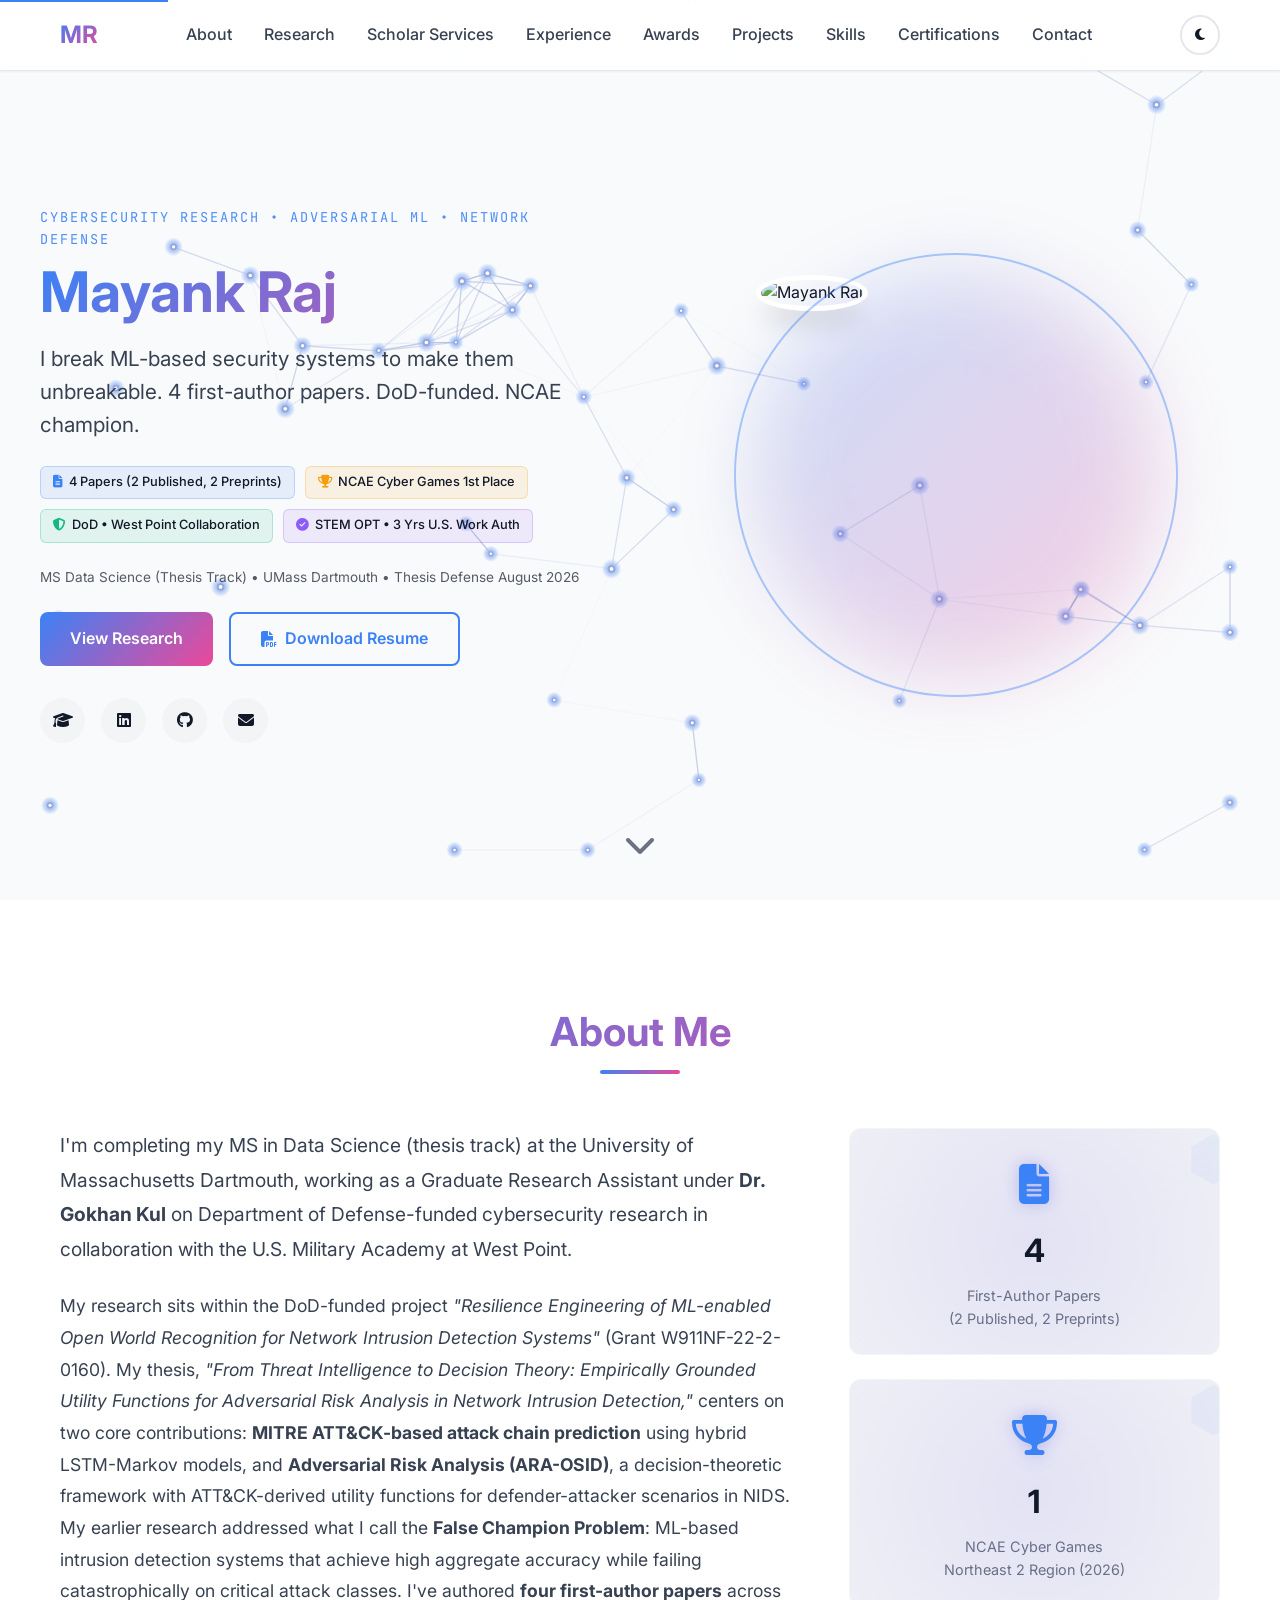
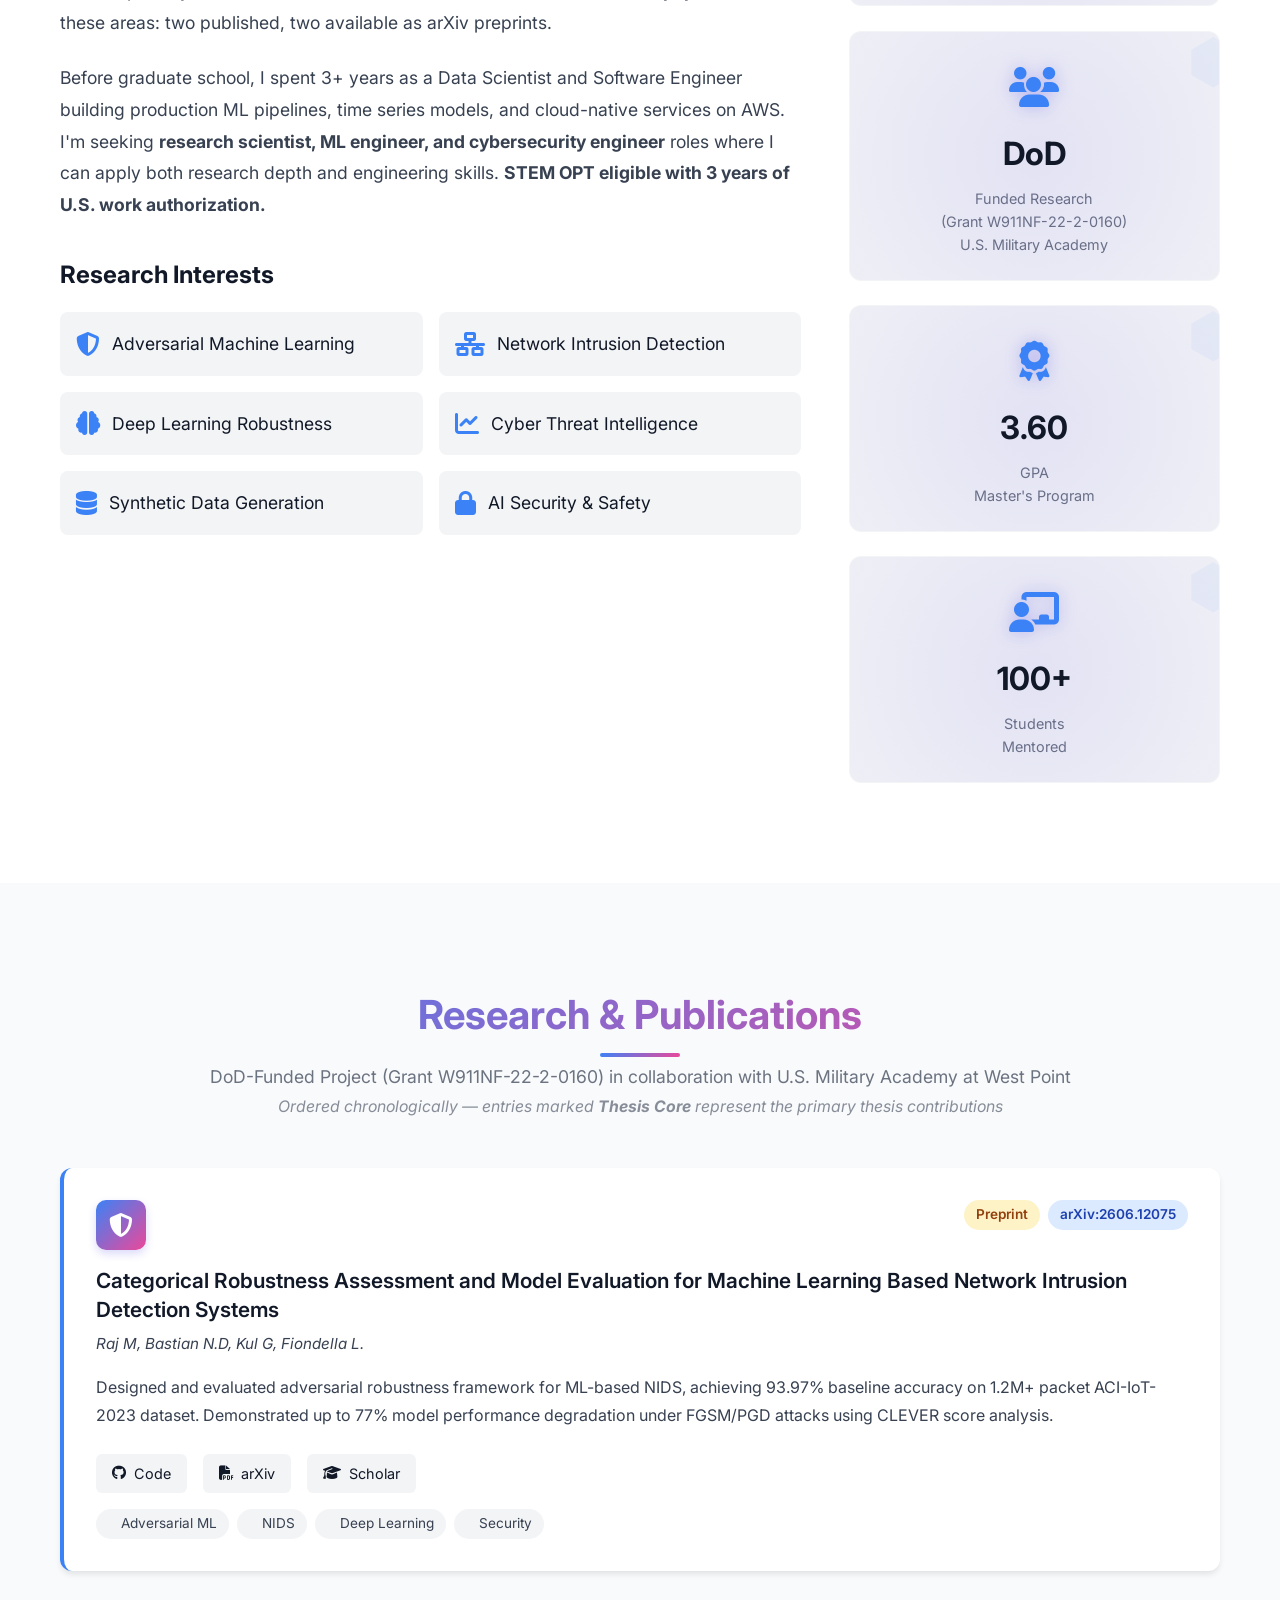
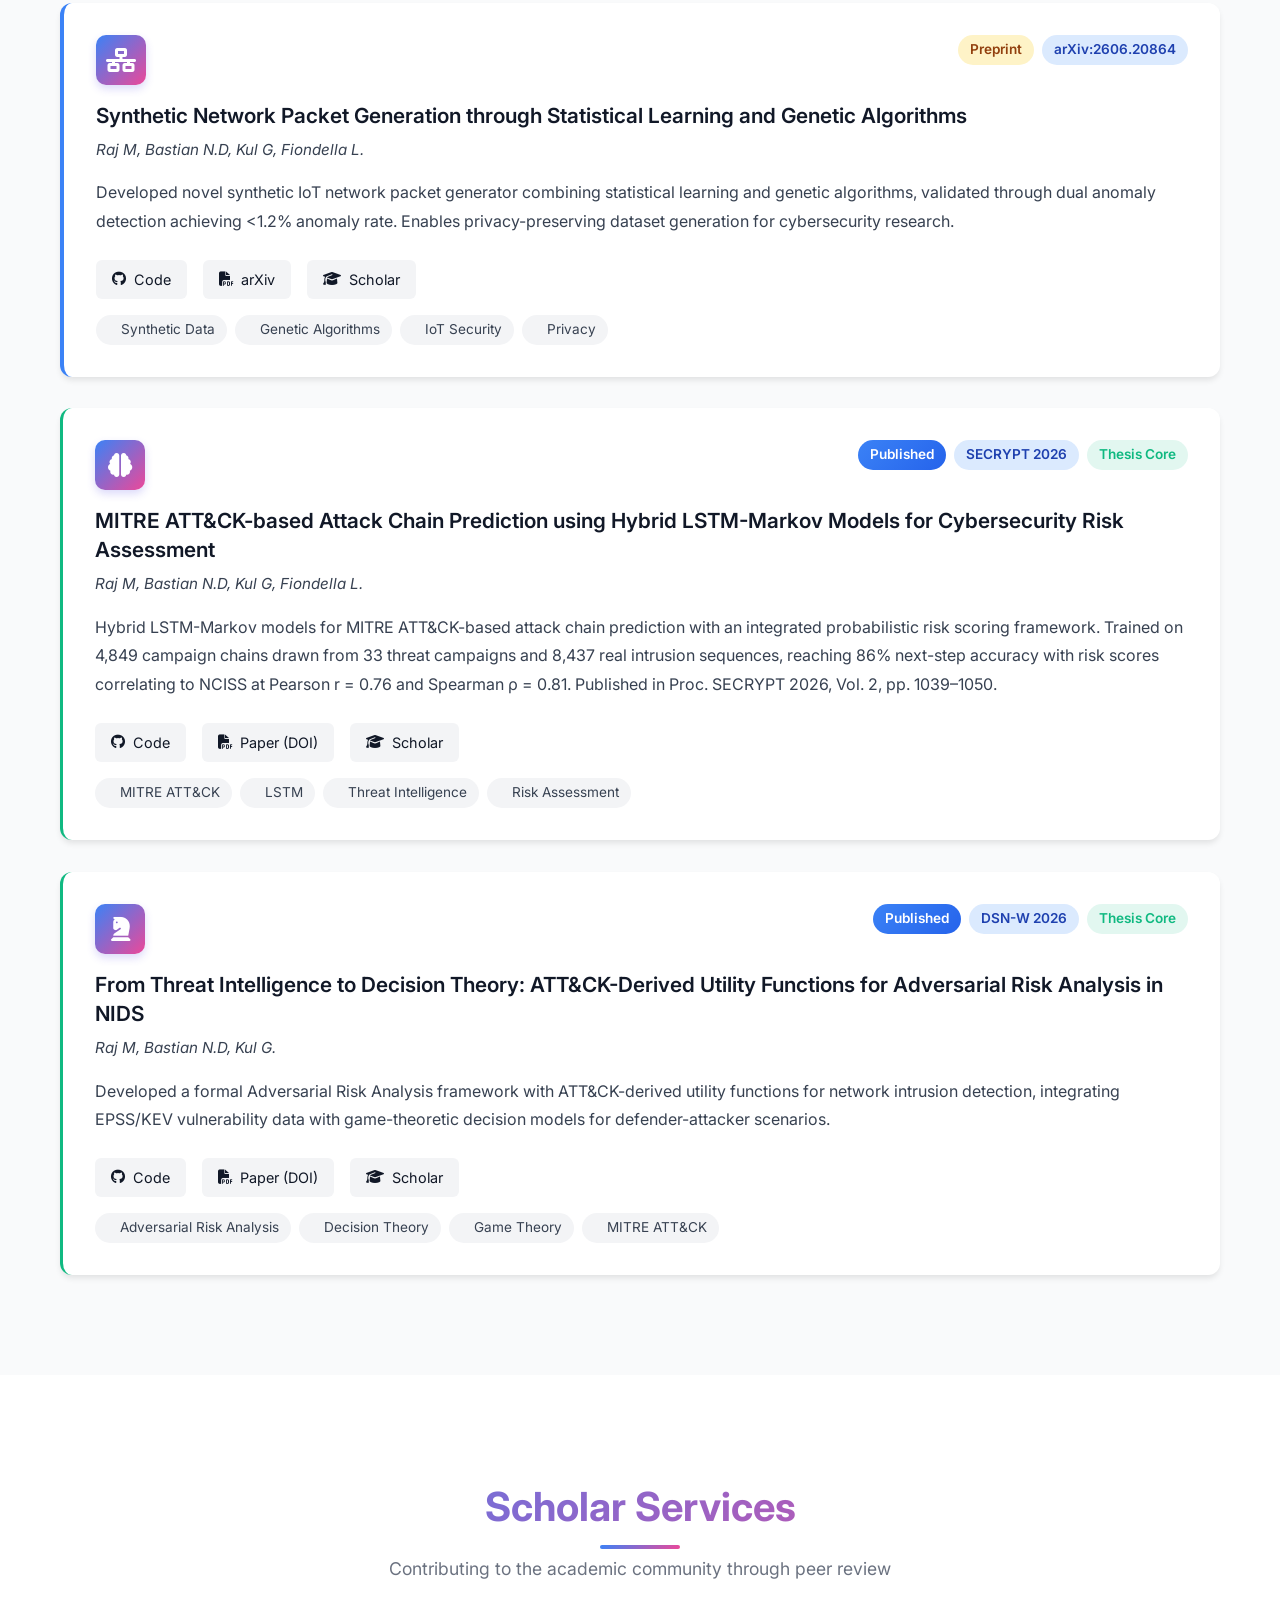
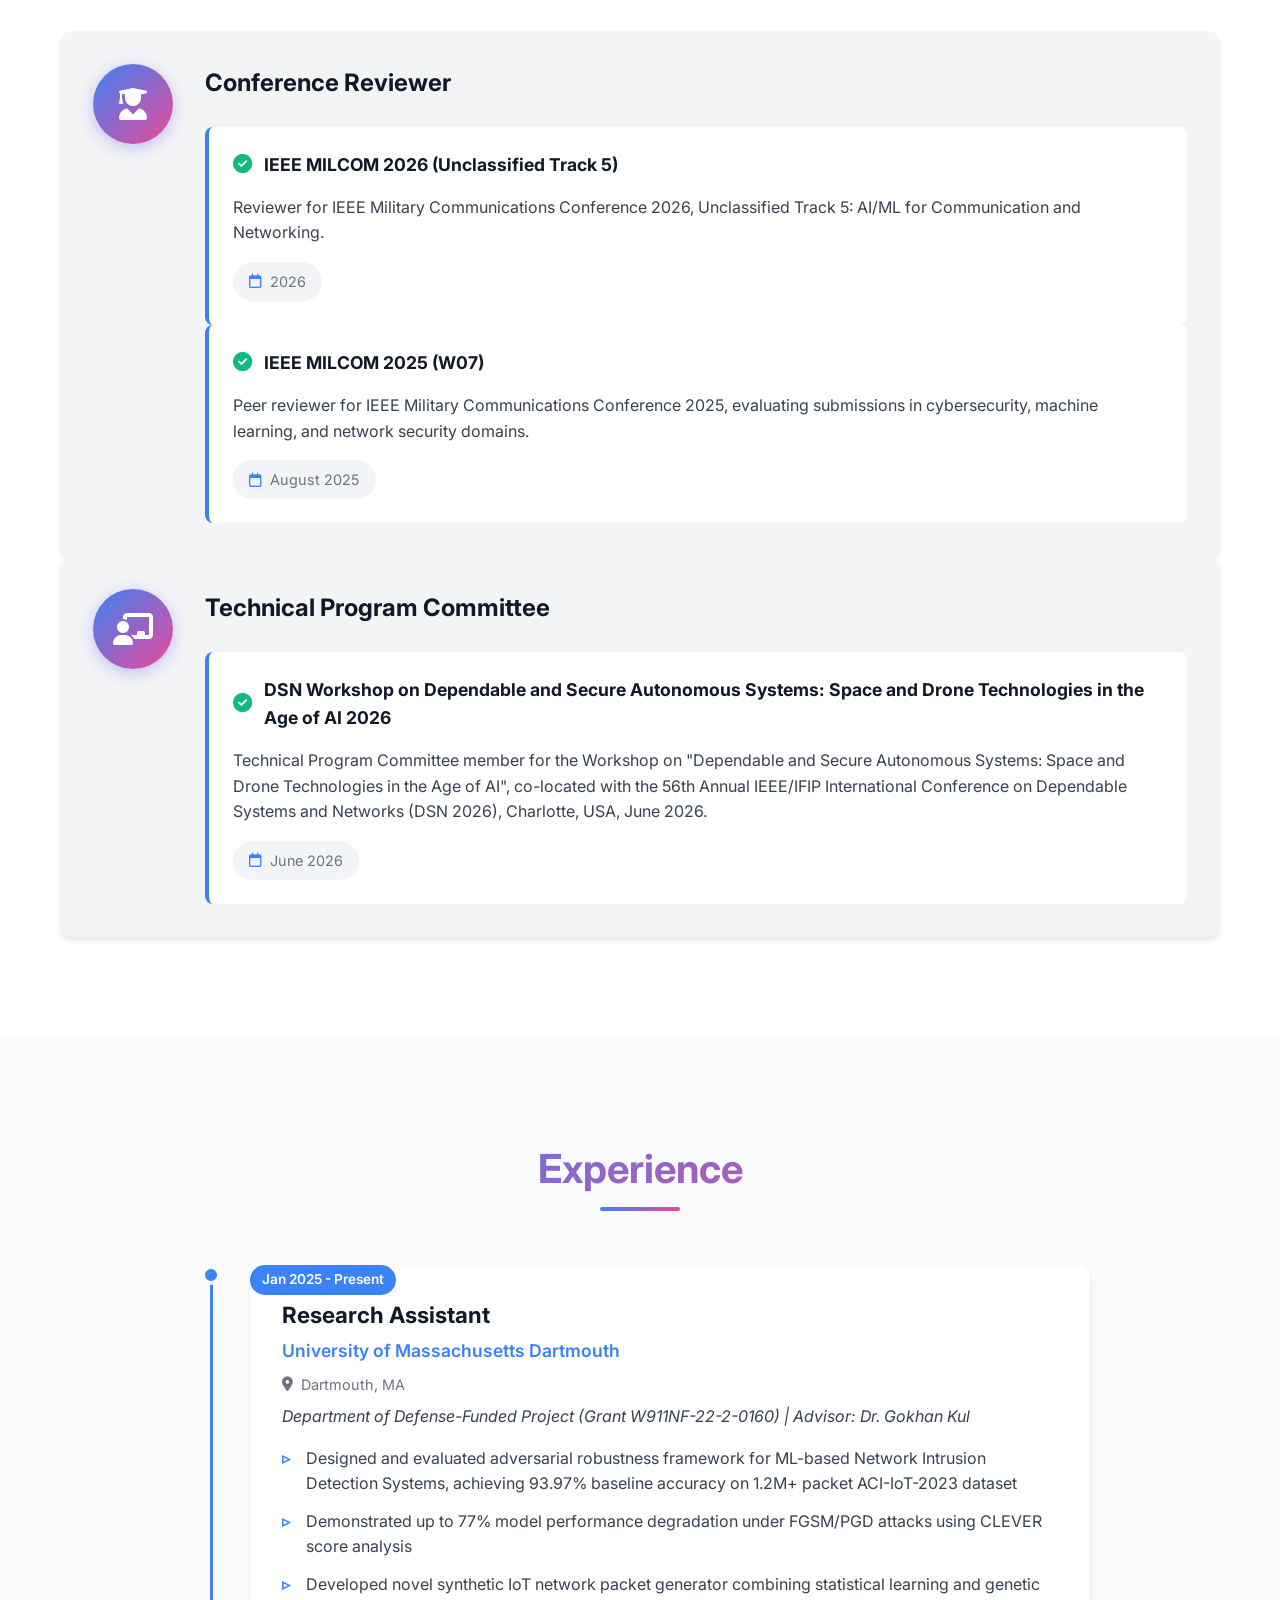
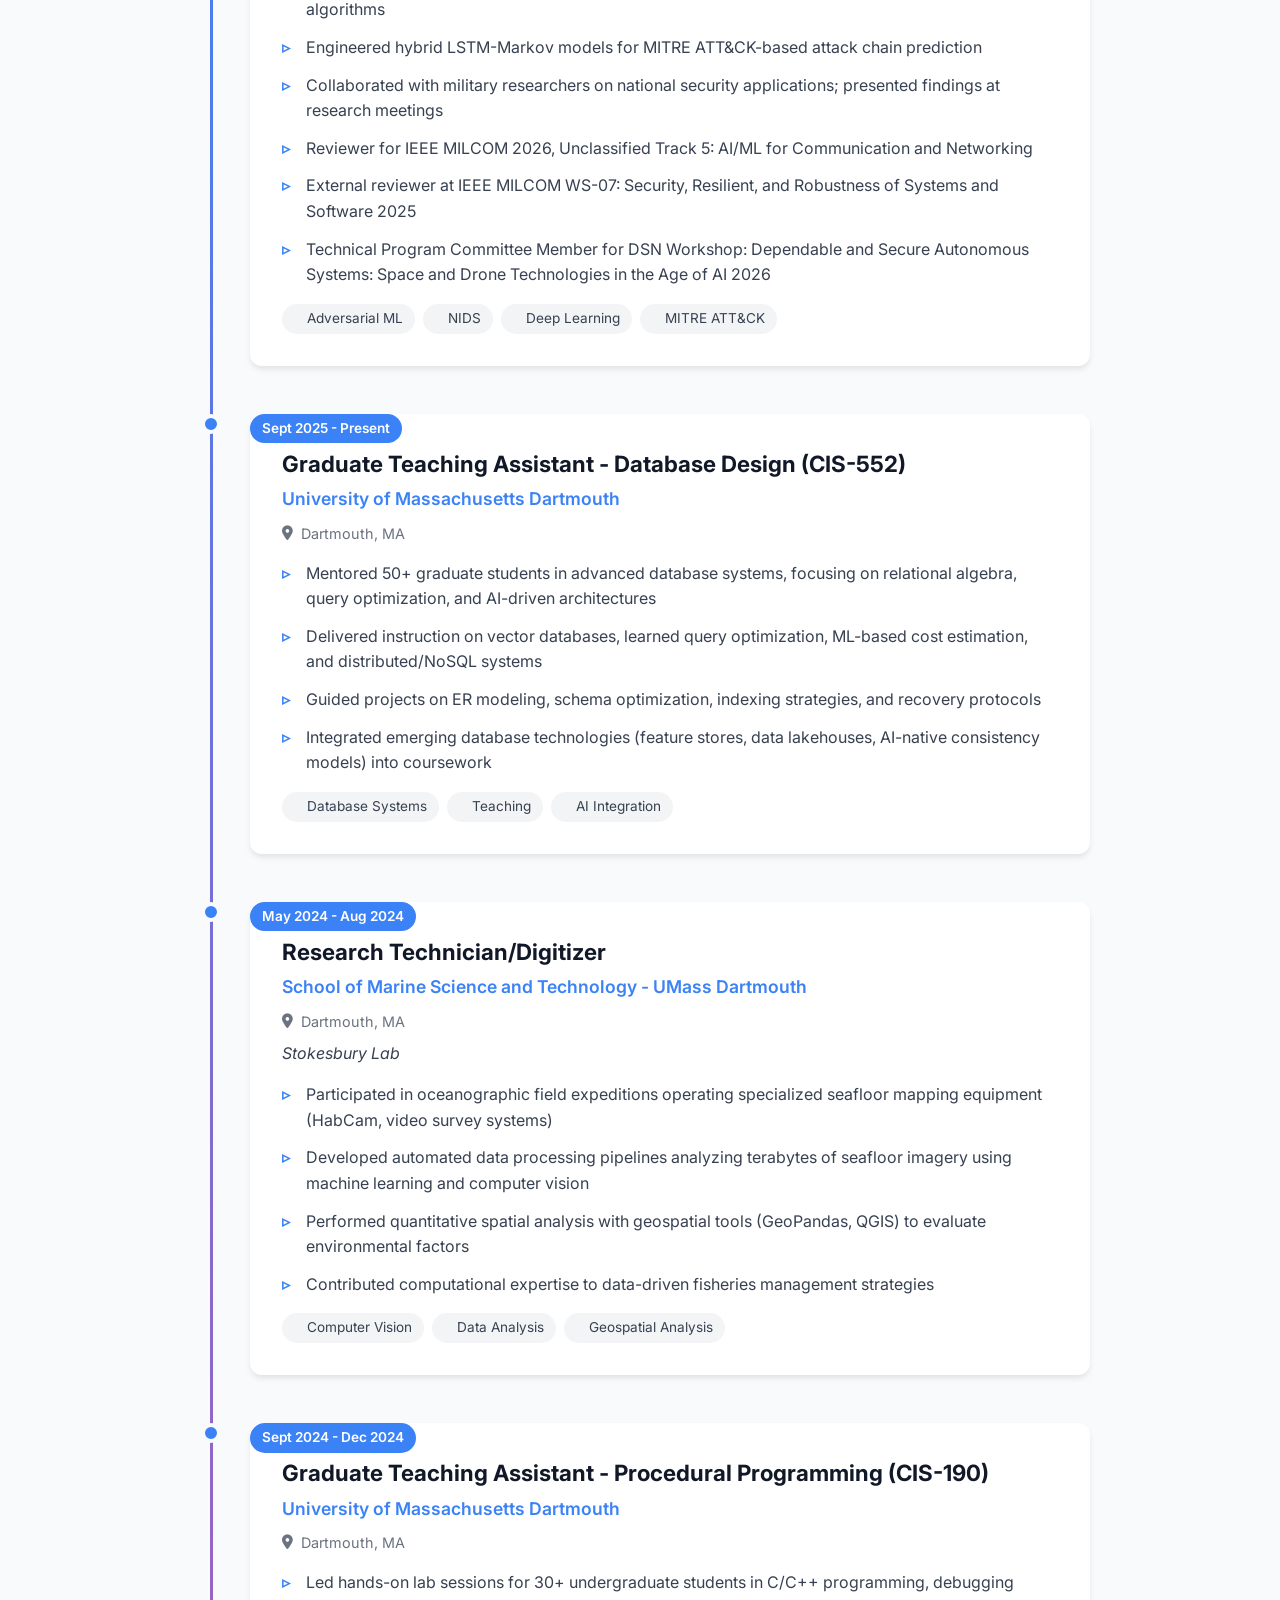
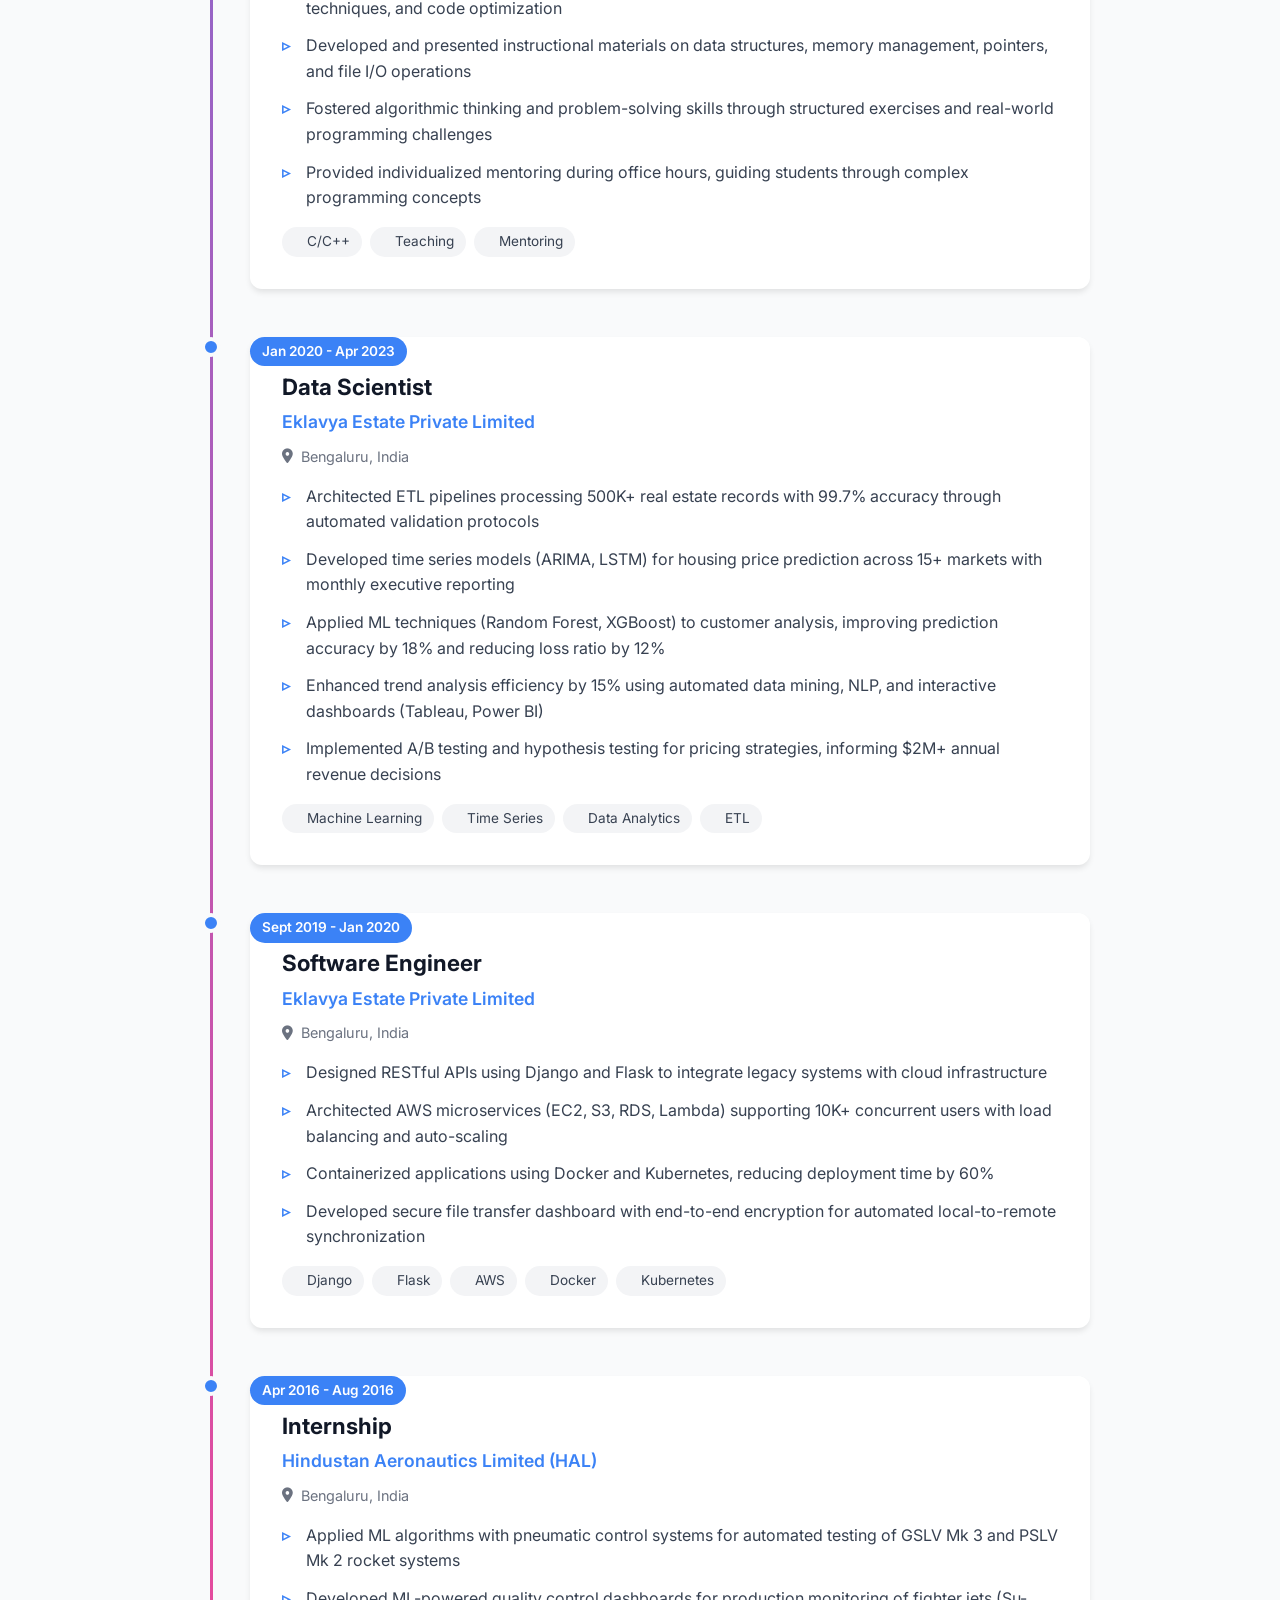
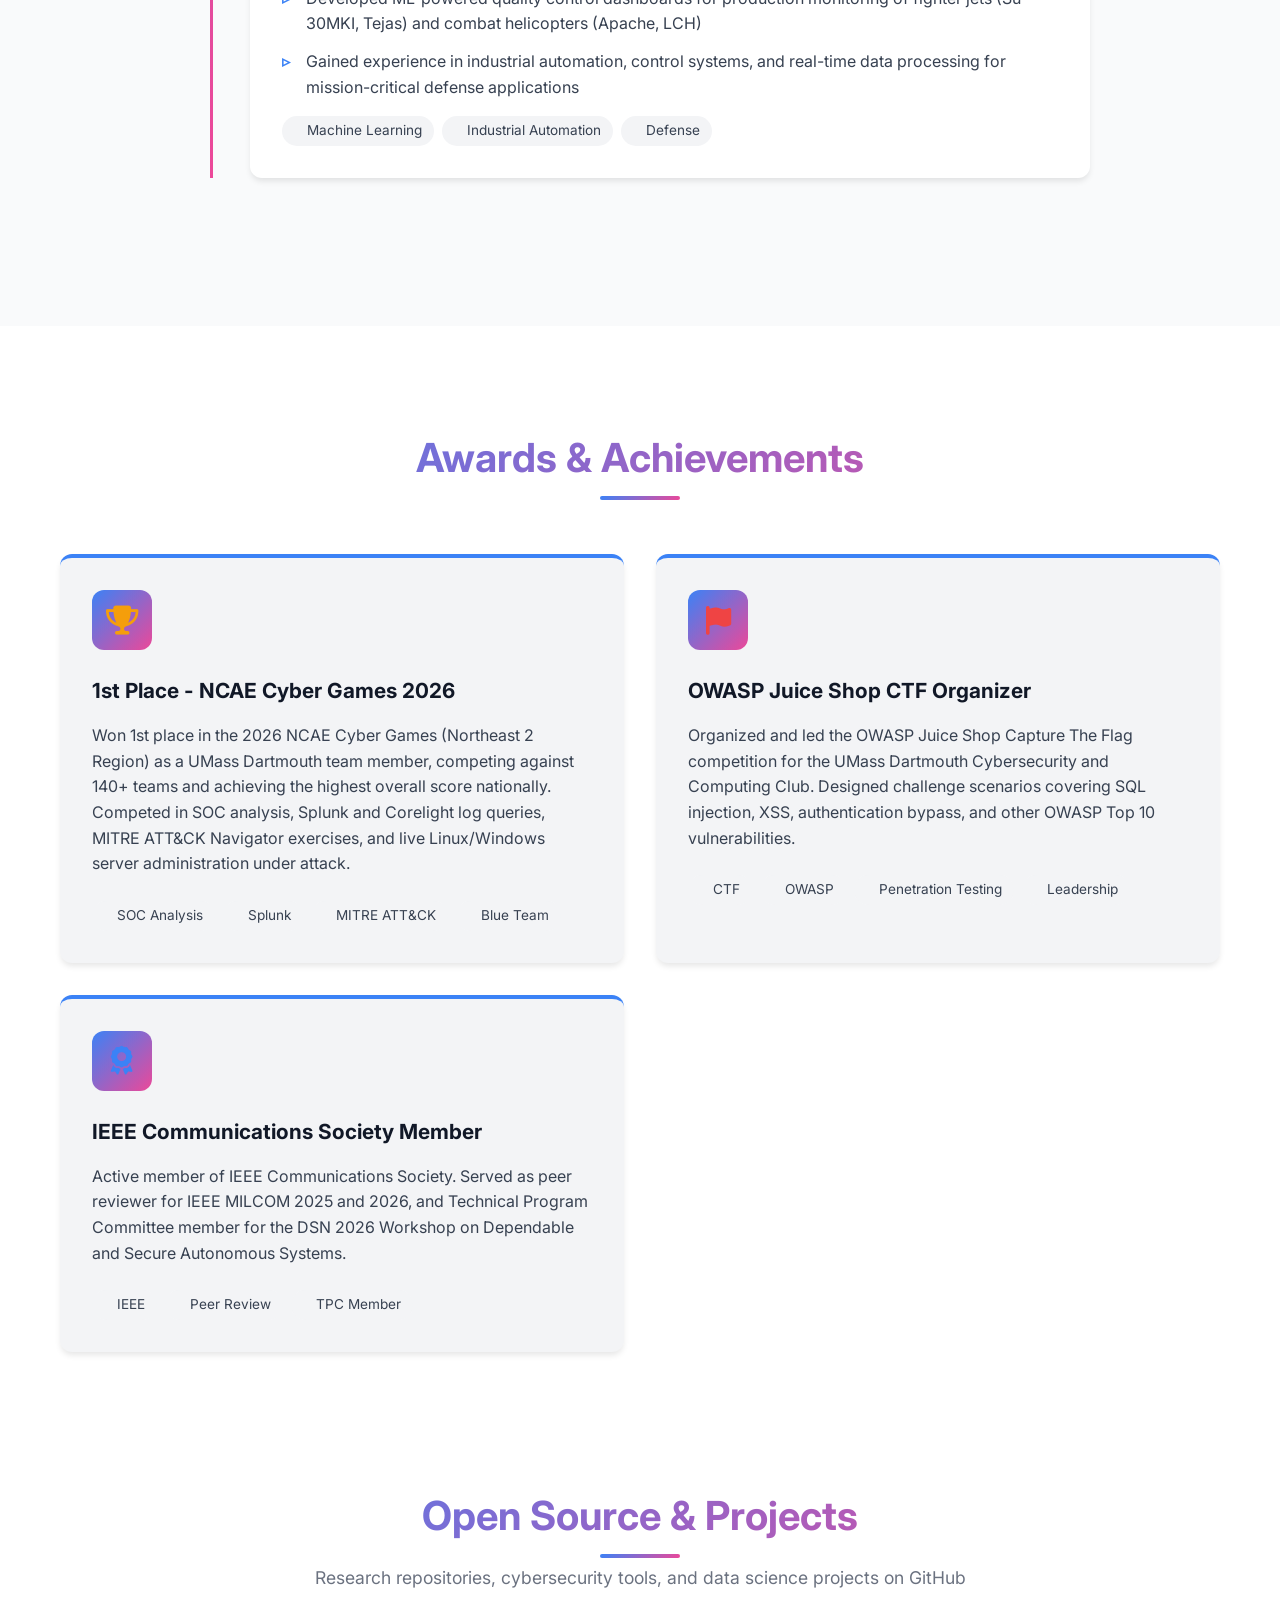
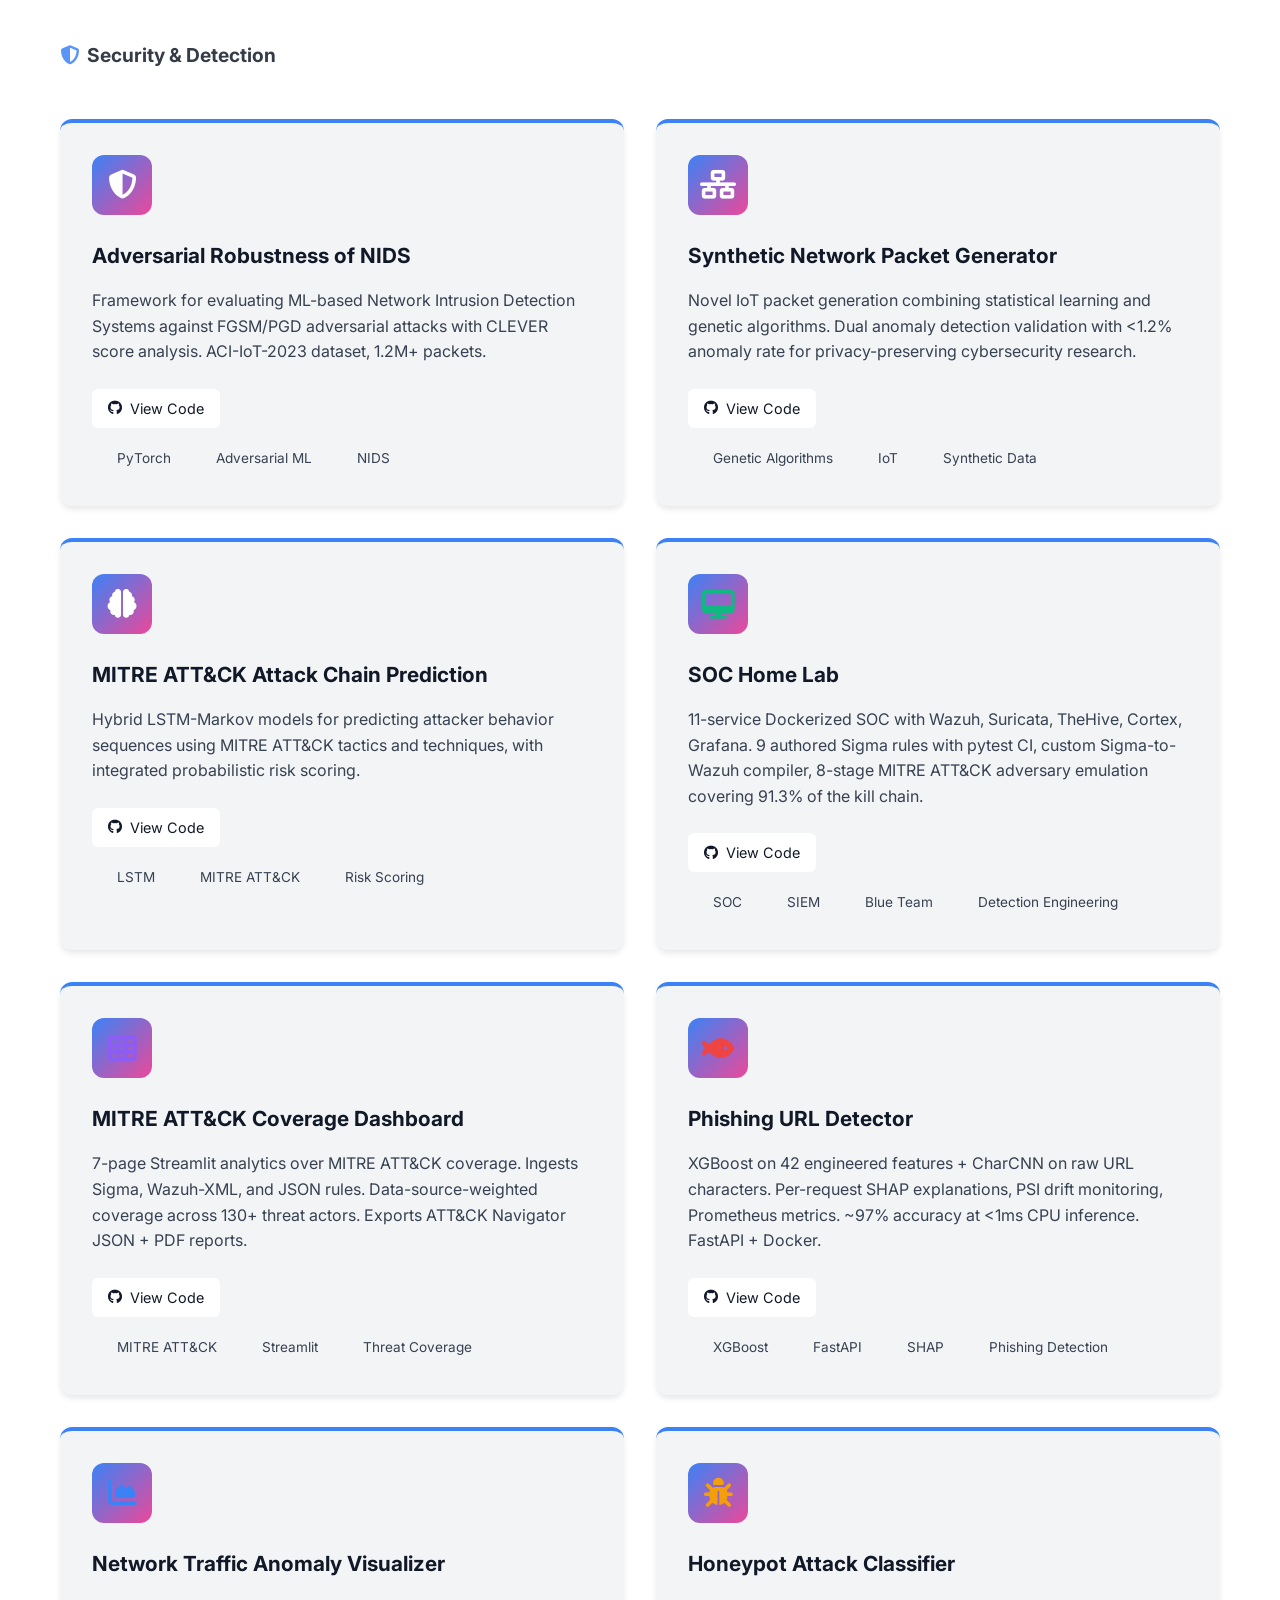
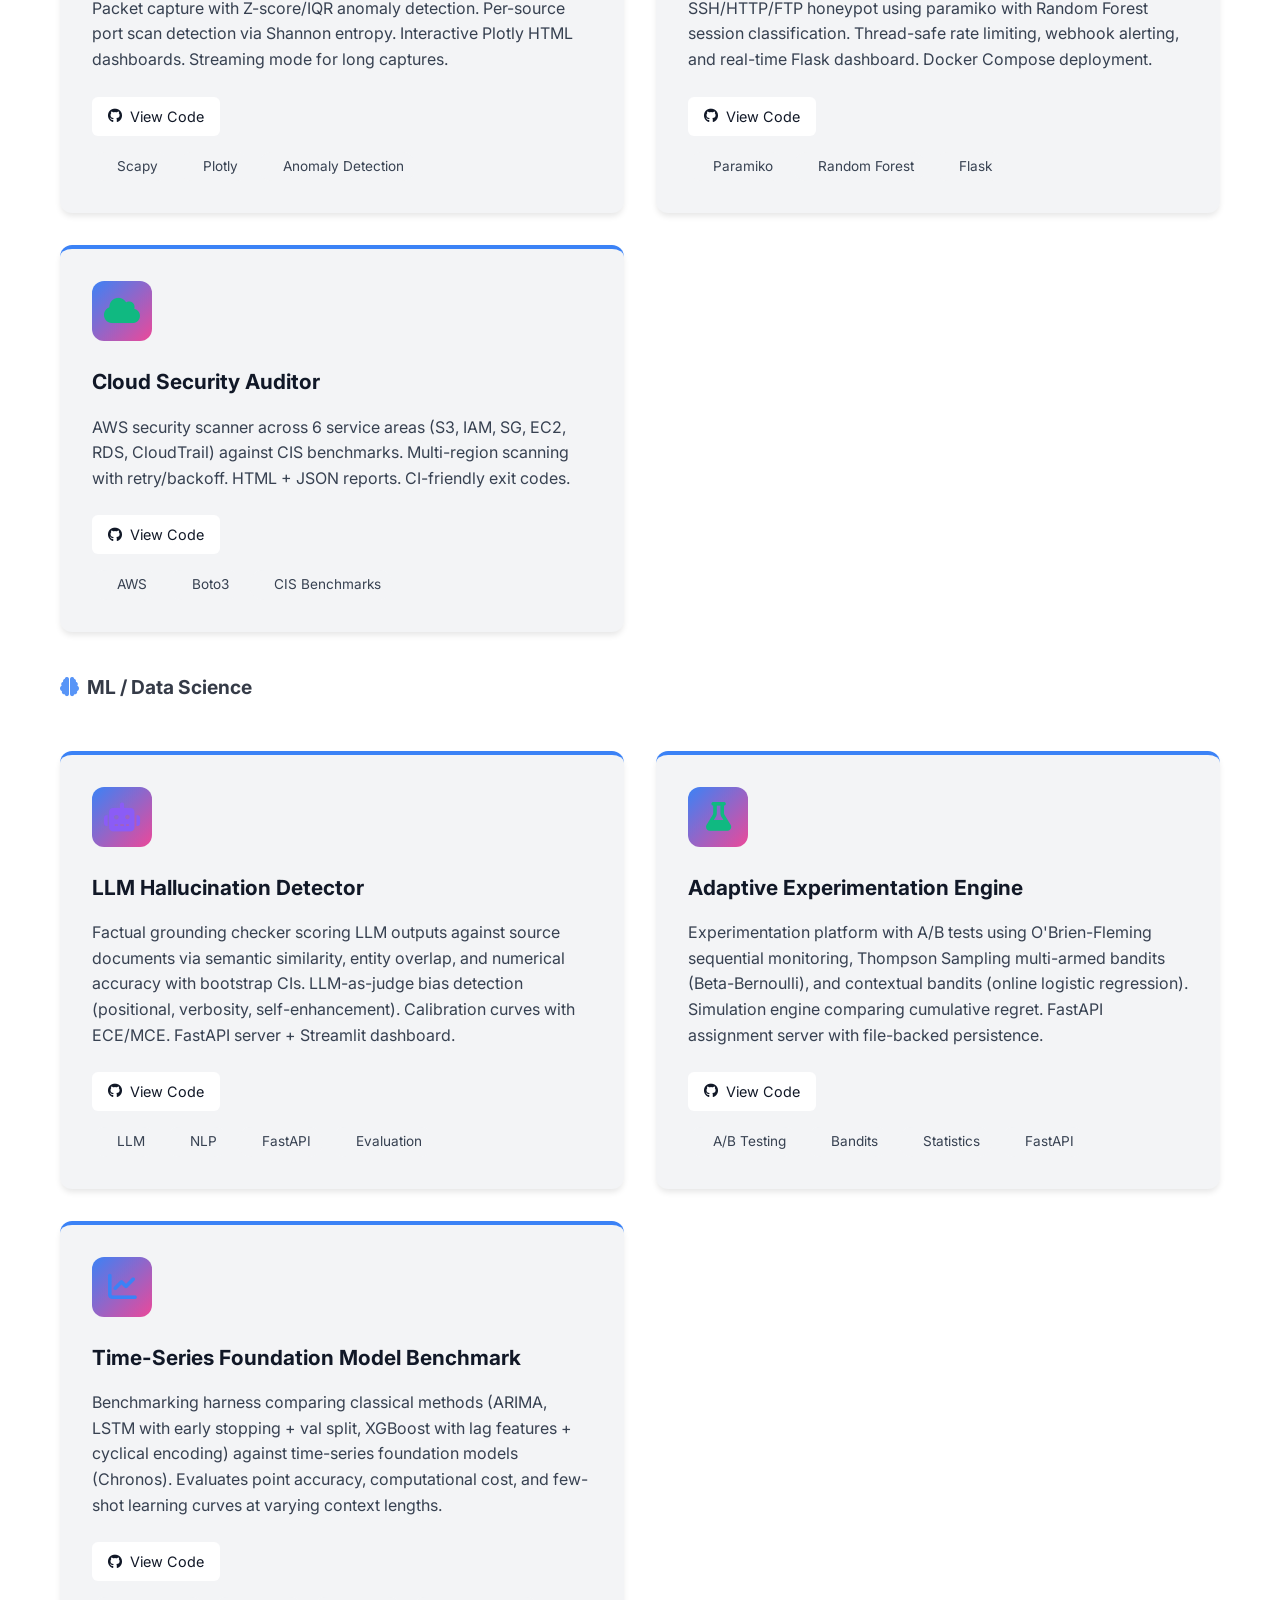
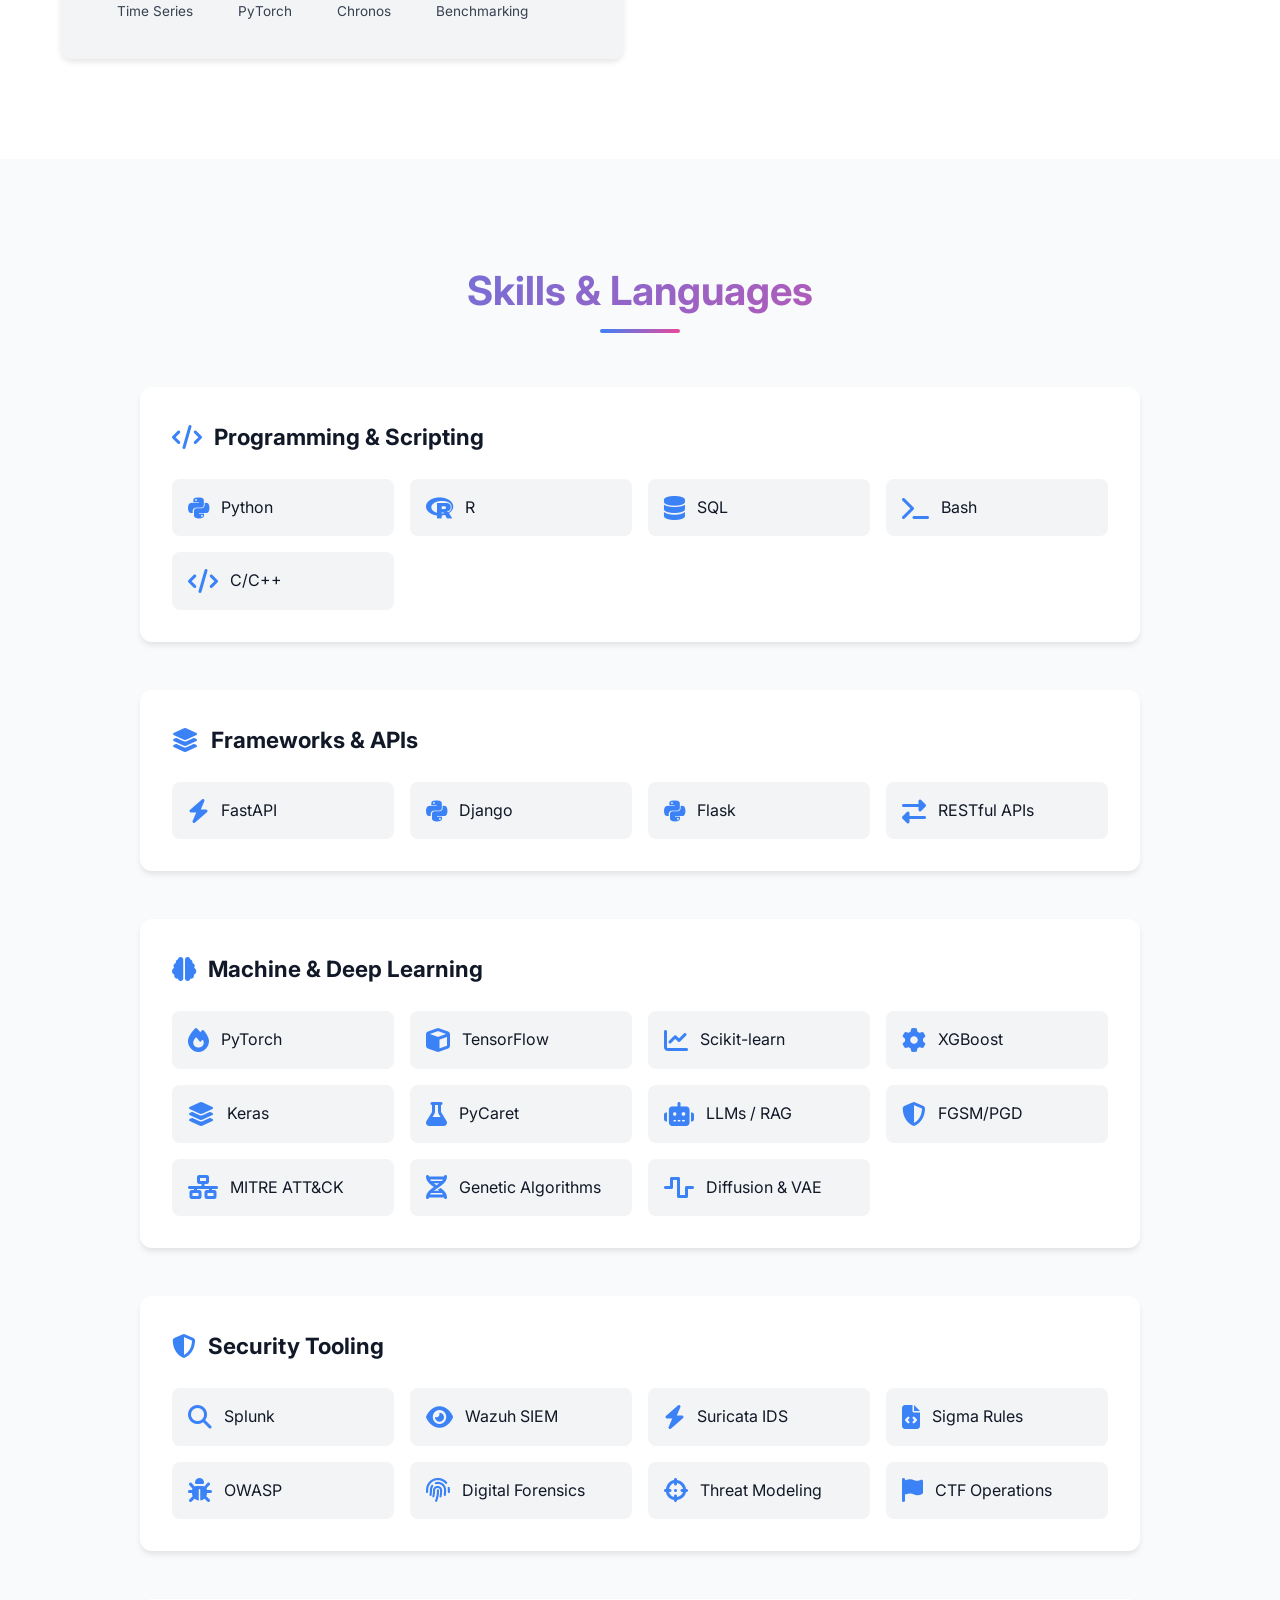
==== commit 3f9861c5: "Update index.html" ====
--- a/index.html
+++ b/index.html
@@ -3,7 +3,7 @@
 <head>
     <meta charset="UTF-8">
     <meta name="viewport" content="width=device-width, initial-scale=1.0">
-    <meta name="description" content="Mayank Raj - Cybersecurity Researcher & ML Engineer | 4 First-Author Papers (2 Accepted) | DoD-Funded Research | NCAE Cyber Games Champion">
+    <meta name="description" content="Mayank Raj - Cybersecurity Researcher & ML Engineer | 4 First-Author Papers (2 Published, 2 Preprints) | DoD-Funded Research | NCAE Cyber Games Champion">
     <meta name="keywords" content="Mayank Raj, Cybersecurity, Machine Learning, NIDS, Adversarial ML, Research, STEM OPT, ML Engineer, Security Researcher">
     <meta name="author" content="Mayank Raj">
     
@@ -75,7 +75,7 @@
                 <!-- Proof points as visual badges -->
                 <div style="display: flex; flex-wrap: wrap; gap: 0.6rem; margin: 1.5rem 0;">
                     <span style="display: inline-flex; align-items: center; gap: 0.4rem; background: rgba(59,130,246,0.1); border: 1px solid rgba(59,130,246,0.25); padding: 0.35rem 0.75rem; border-radius: 6px; font-size: 0.8rem; font-weight: 500;">
-                        <i class="fas fa-file-alt" style="color: var(--primary-color);"></i> 4 Papers (2 Accepted, 2 Under Review)
+                        <i class="fas fa-file-alt" style="color: var(--primary-color);"></i> 4 Papers (2 Published, 2 Preprints)
                     </span>
                     <span style="display: inline-flex; align-items: center; gap: 0.4rem; background: rgba(245,158,11,0.1); border: 1px solid rgba(245,158,11,0.25); padding: 0.35rem 0.75rem; border-radius: 6px; font-size: 0.8rem; font-weight: 500;">
                         <i class="fas fa-trophy" style="color: #f59e0b;"></i> NCAE Cyber Games 1st Place
@@ -89,7 +89,7 @@
                 </div>
 
                 <p style="font-size: 0.85rem; opacity: 0.7; margin-bottom: 1.5rem;">
-                    MS Data Science (Thesis Track) &bull; UMass Dartmouth &bull; Graduating May 2026
+                    MS Data Science (Thesis Track) &bull; UMass Dartmouth &bull; Thesis Defense August 2026
                 </p>
 
                 <div class="hero-buttons">
@@ -140,14 +140,15 @@
                         in collaboration with the U.S. Military Academy at West Point.
                     </p>
                     <p>
-                        My thesis research falls under the DoD-funded project 
+                        My research sits within the DoD-funded project 
                         <em>"Resilience Engineering of ML-enabled Open World Recognition for Network Intrusion Detection Systems"</em> 
-                        (Grant W911NF-22-2-0160). My work centers on two core contributions: 
+                        (Grant W911NF-22-2-0160). My thesis, <em>"From Threat Intelligence to Decision Theory: Empirically Grounded 
+                        Utility Functions for Adversarial Risk Analysis in Network Intrusion Detection,"</em> centers on two core contributions: 
                         <strong>MITRE ATT&CK-based attack chain prediction</strong> using hybrid LSTM-Markov models, and 
                         <strong>Adversarial Risk Analysis (ARA-OSID)</strong>, a decision-theoretic framework with ATT&CK-derived 
                         utility functions for defender-attacker scenarios in NIDS. My earlier research addressed what I call the 
                         <strong>False Champion Problem</strong>: ML-based intrusion detection systems that achieve high aggregate accuracy 
-                        while failing catastrophically on critical attack classes. I've authored <strong>four first-author papers</strong> across these areas (1 accepted at DSN, 3 under review).
+                        while failing catastrophically on critical attack classes. I've authored <strong>four first-author papers</strong> across these areas: two published, two available as arXiv preprints.
                     </p>
                     <p>
                         Before graduate school, I spent 3+ years as a Data Scientist and Software Engineer building 
@@ -191,7 +192,7 @@
                     <div class="stat-card">
                         <div class="stat-icon"><i class="fas fa-file-alt"></i></div>
                         <div class="stat-number">4</div>
-                        <div class="stat-label">First-Author Papers<br>(2 Accepted, 2 Under Review)</div>
+                        <div class="stat-label">First-Author Papers<br>(2 Published, 2 Preprints)</div>
                     </div>
                     <div class="stat-card">
                         <div class="stat-icon"><i class="fas fa-trophy"></i></div>
@@ -224,7 +225,7 @@
             <h2 class="section-title" data-aos="fade-up">Research & Publications</h2>
             <p class="section-subtitle" data-aos="fade-up">
                 DoD-Funded Project (Grant W911NF-22-2-0160) in collaboration with U.S. Military Academy at West Point<br>
-                <em style="font-size: 0.9em; opacity: 0.8;">Ordered chronologically &mdash; Papers 3 &amp; 4 (marked "Thesis Core") represent the primary thesis contributions</em>
+                <em style="font-size: 0.9em; opacity: 0.8;">Ordered chronologically &mdash; entries marked <strong>Thesis Core</strong> represent the primary thesis contributions</em>
             </p>
 
             <div class="publications-grid">
@@ -235,8 +236,8 @@
                             <i class="fas fa-shield-alt"></i>
                         </div>
                         <div class="pub-meta">
-                            <span class="pub-status">Under Review</span>
-                            <span class="pub-venue">IEEE Access</span>
+                            <span class="pub-status">Preprint</span>
+                            <span class="pub-venue">arXiv:2606.12075</span>
                         </div>
                     </div>
                     <h3 class="pub-title">Categorical Robustness Assessment and Model Evaluation for Machine Learning Based Network Intrusion Detection Systems</h3>
@@ -270,8 +271,8 @@
                             <i class="fas fa-network-wired"></i>
                         </div>
                         <div class="pub-meta">
-                            <span class="pub-status">Under Review</span>
-                            <span class="pub-venue">IEEE Access</span>
+                            <span class="pub-status">Preprint</span>
+                            <span class="pub-venue">arXiv:2606.20864</span>
                         </div>
                     </div>
                     <h3 class="pub-title">Synthetic Network Packet Generation through Statistical Learning and Genetic Algorithms</h3>
@@ -305,14 +306,15 @@
                             <i class="fas fa-brain"></i>
                         </div>
                         <div class="pub-meta">
-                            <span class="pub-status" style="background: linear-gradient(135deg, #3b82f6, #2563eb); color: white;">Accepted</span>
+                            <span class="pub-status" style="background: linear-gradient(135deg, #3b82f6, #2563eb); color: white;">Published</span>
                             <span class="pub-venue">SECRYPT 2026</span>
+                            <span class="pub-venue" style="background: rgba(16,185,129,0.12); color: #10b981;">Thesis Core</span>
                         </div>
                     </div>
                     <h3 class="pub-title">MITRE ATT&CK-based Attack Chain Prediction using Hybrid LSTM-Markov Models for Cybersecurity Risk Assessment</h3>
                     <p class="pub-authors">Raj M, Bastian N.D, Kul G, Fiondella L.</p>
                     <p class="pub-description">
-                        Engineered hybrid LSTM-Markov models for MITRE ATT&CK-based attack chain prediction with integrated probabilistic risk scoring framework. Enables proactive threat intelligence and security posture assessment.
+                        Hybrid LSTM-Markov models for MITRE ATT&CK-based attack chain prediction with an integrated probabilistic risk scoring framework. Trained on 4,849 campaign chains drawn from 33 threat campaigns and 8,437 real intrusion sequences, reaching 86% next-step accuracy with risk scores correlating to NCISS at Pearson r = 0.76 and Spearman &rho; = 0.81. Published in Proc. SECRYPT 2026, Vol. 2, pp. 1039&ndash;1050.
                     </p>
                     <div class="pub-links">
                         <a href="https://github.com/mayank02raj/MITRE-ATTACK-based-Attack-Chain-Prediction" target="_blank" class="pub-link">
@@ -340,8 +342,9 @@
                             <i class="fas fa-chess-knight"></i>
                         </div>
                         <div class="pub-meta">
-                            <span class="pub-status" style="background: linear-gradient(135deg, #3b82f6, #2563eb); color: white;">Accepted</span>
-                            <span class="pub-venue">DSN 2026 Workshop</span>
+                            <span class="pub-status" style="background: linear-gradient(135deg, #3b82f6, #2563eb); color: white;">Published</span>
+                            <span class="pub-venue">DSN-W 2026</span>
+                            <span class="pub-venue" style="background: rgba(16,185,129,0.12); color: #10b981;">Thesis Core</span>
                         </div>
                     </div>
                     <h3 class="pub-title">From Threat Intelligence to Decision Theory: ATT&CK-Derived Utility Functions for Adversarial Risk Analysis in NIDS</h3>
@@ -388,6 +391,16 @@
                     </div>
                     <div class="service-details">
                         <h3>Conference Reviewer</h3>
+                        <div class="service-item">
+                            <div class="service-title">
+                                <i class="fas fa-check-circle"></i>
+                                <strong>IEEE MILCOM 2026 (Unclassified Track 5)</strong>
+                            </div>
+                            <p class="service-description">
+                                Reviewer for IEEE Military Communications Conference 2026, Unclassified Track 5: AI/ML for Communication and Networking.
+                            </p>
+                            <span class="service-date"><i class="far fa-calendar"></i> 2026</span>
+                        </div>
                         <div class="service-item">
                             <div class="service-title">
                                 <i class="fas fa-check-circle"></i>
@@ -447,7 +460,8 @@
                             <li>Developed novel synthetic IoT network packet generator combining statistical learning and genetic algorithms</li>
                             <li>Engineered hybrid LSTM-Markov models for MITRE ATT&CK-based attack chain prediction</li>
                             <li>Collaborated with military researchers on national security applications; presented findings at research meetings</li>
-                            <li>Reviewer at IEEE MILCOM WS-07: Security, Resilient, and Robustness of Systems and Software 2025</li>
+                            <li>Reviewer for IEEE MILCOM 2026, Unclassified Track 5: AI/ML for Communication and Networking</li>
+                            <li>External reviewer at IEEE MILCOM WS-07: Security, Resilient, and Robustness of Systems and Software 2025</li>
                             <li>Technical Program Committee Member for DSN Workshop: Dependable and Secure Autonomous Systems: Space and Drone Technologies in the Age of AI 2026</li>
                         </ul>
                         <div class="timeline-tags">
@@ -624,7 +638,7 @@
                     </div>
                     <h3>1st Place - NCAE Cyber Games 2026</h3>
                     <p class="project-description">
-                        Won 1st place in the 2026 NCAE Cyber Games (Northeast 2 Region) as a UMass Dartmouth team member, achieving the highest overall score among all competing teams nationally. Competed in SOC analysis, Splunk and Corelight log queries, MITRE ATT&CK Navigator exercises, and live Linux/Windows server administration under attack.
+                        Won 1st place in the 2026 NCAE Cyber Games (Northeast 2 Region) as a UMass Dartmouth team member, competing against 140+ teams and achieving the highest overall score nationally. Competed in SOC analysis, Splunk and Corelight log queries, MITRE ATT&CK Navigator exercises, and live Linux/Windows server administration under attack.
                     </p>
                     <div class="project-tags">
                         <span class="tag">SOC Analysis</span>
@@ -658,7 +672,7 @@
                     </div>
                     <h3>IEEE Communications Society Member</h3>
                     <p class="project-description">
-                        Active member of IEEE Communications Society. Served as peer reviewer for IEEE MILCOM 2025 and Technical Program Committee member for the DSN 2026 Workshop on Dependable and Secure Autonomous Systems.
+                        Active member of IEEE Communications Society. Served as peer reviewer for IEEE MILCOM 2025 and 2026, and Technical Program Committee member for the DSN 2026 Workshop on Dependable and Secure Autonomous Systems.
                     </p>
                     <div class="project-tags">
                         <span class="tag">IEEE</span>
@@ -1230,8 +1244,8 @@
                         <div class="cert-item">
                             <i class="fas fa-certificate" style="color: #f59e0b;"></i>
                             <div class="cert-details">
-                                <h4>(ISC)&#178; CISSP</h4>
-                                <p>In Progress &mdash; Target May 2026</p>
+                                <h4>OSCP &mdash; Offensive Security Certified Professional</h4>
+                                <p>Offensive Security &mdash; In Progress</p>
                             </div>
                         </div>
                         <div class="cert-item">
